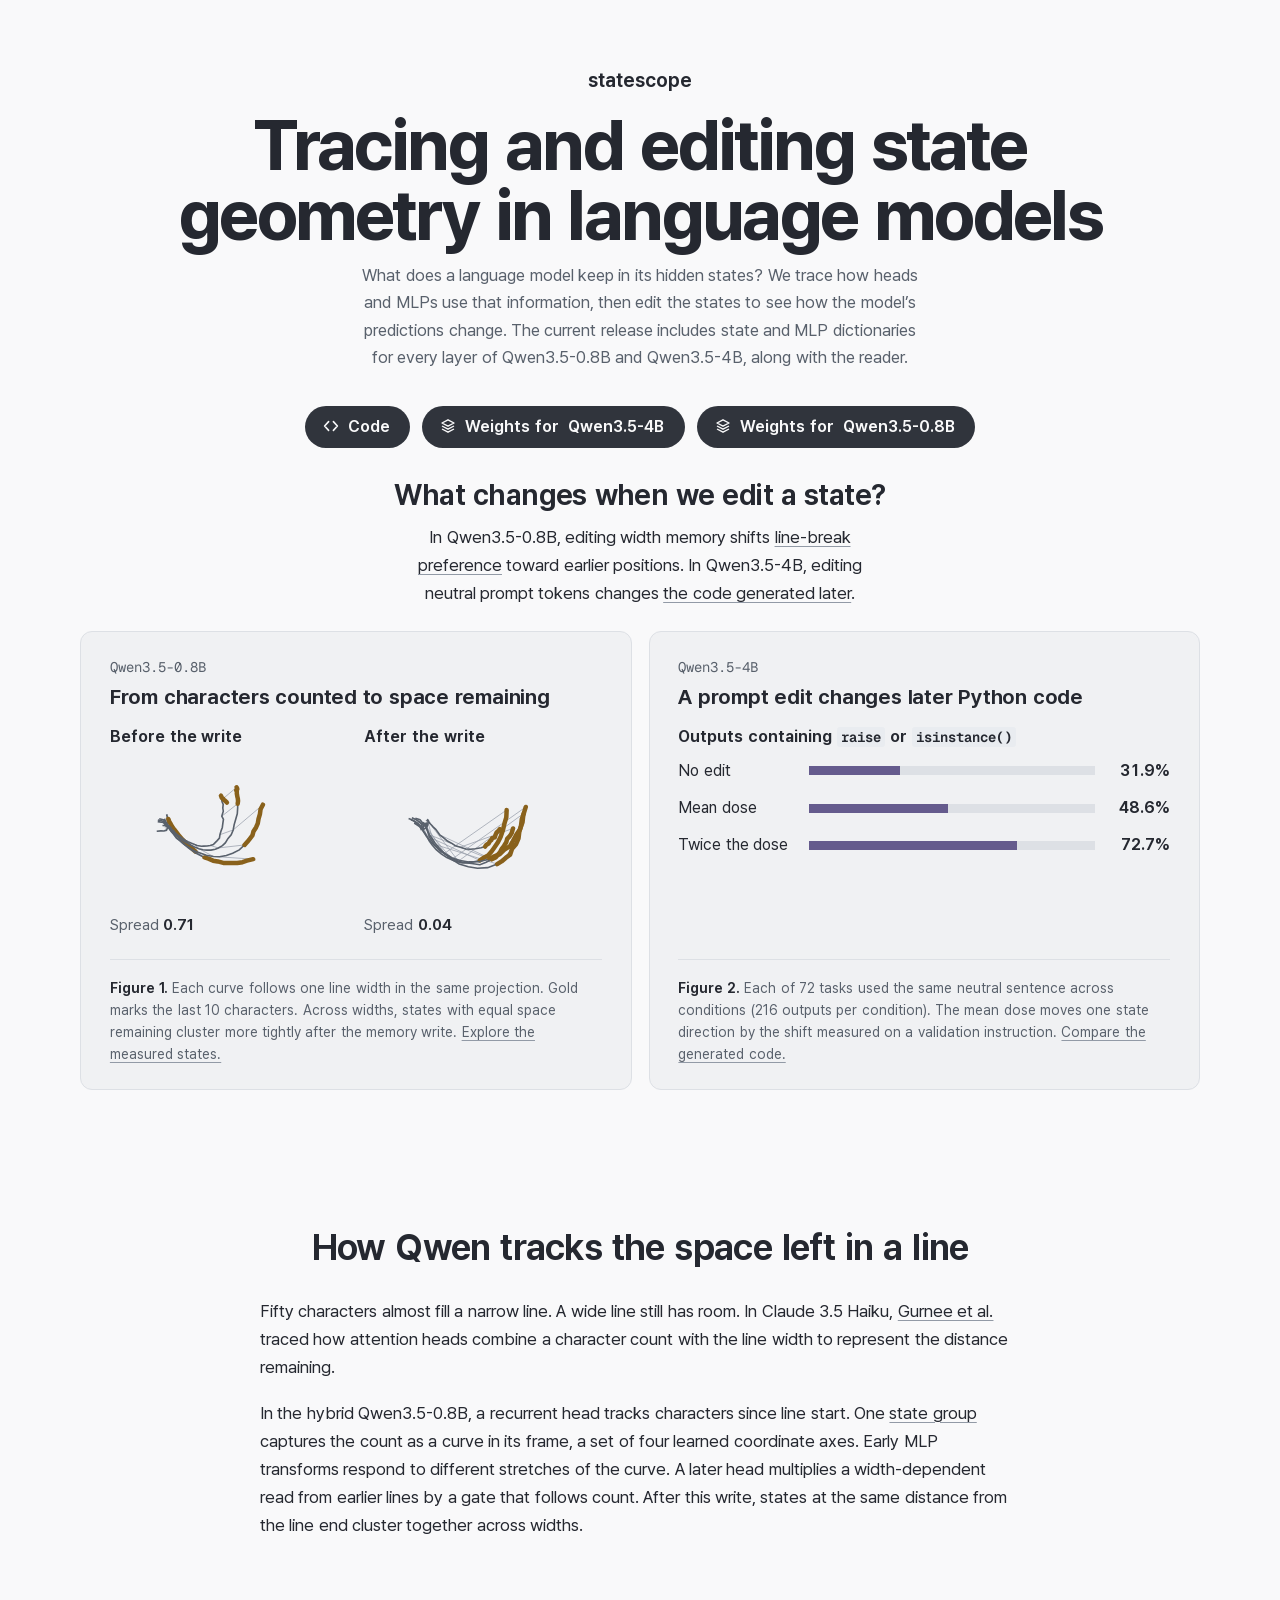
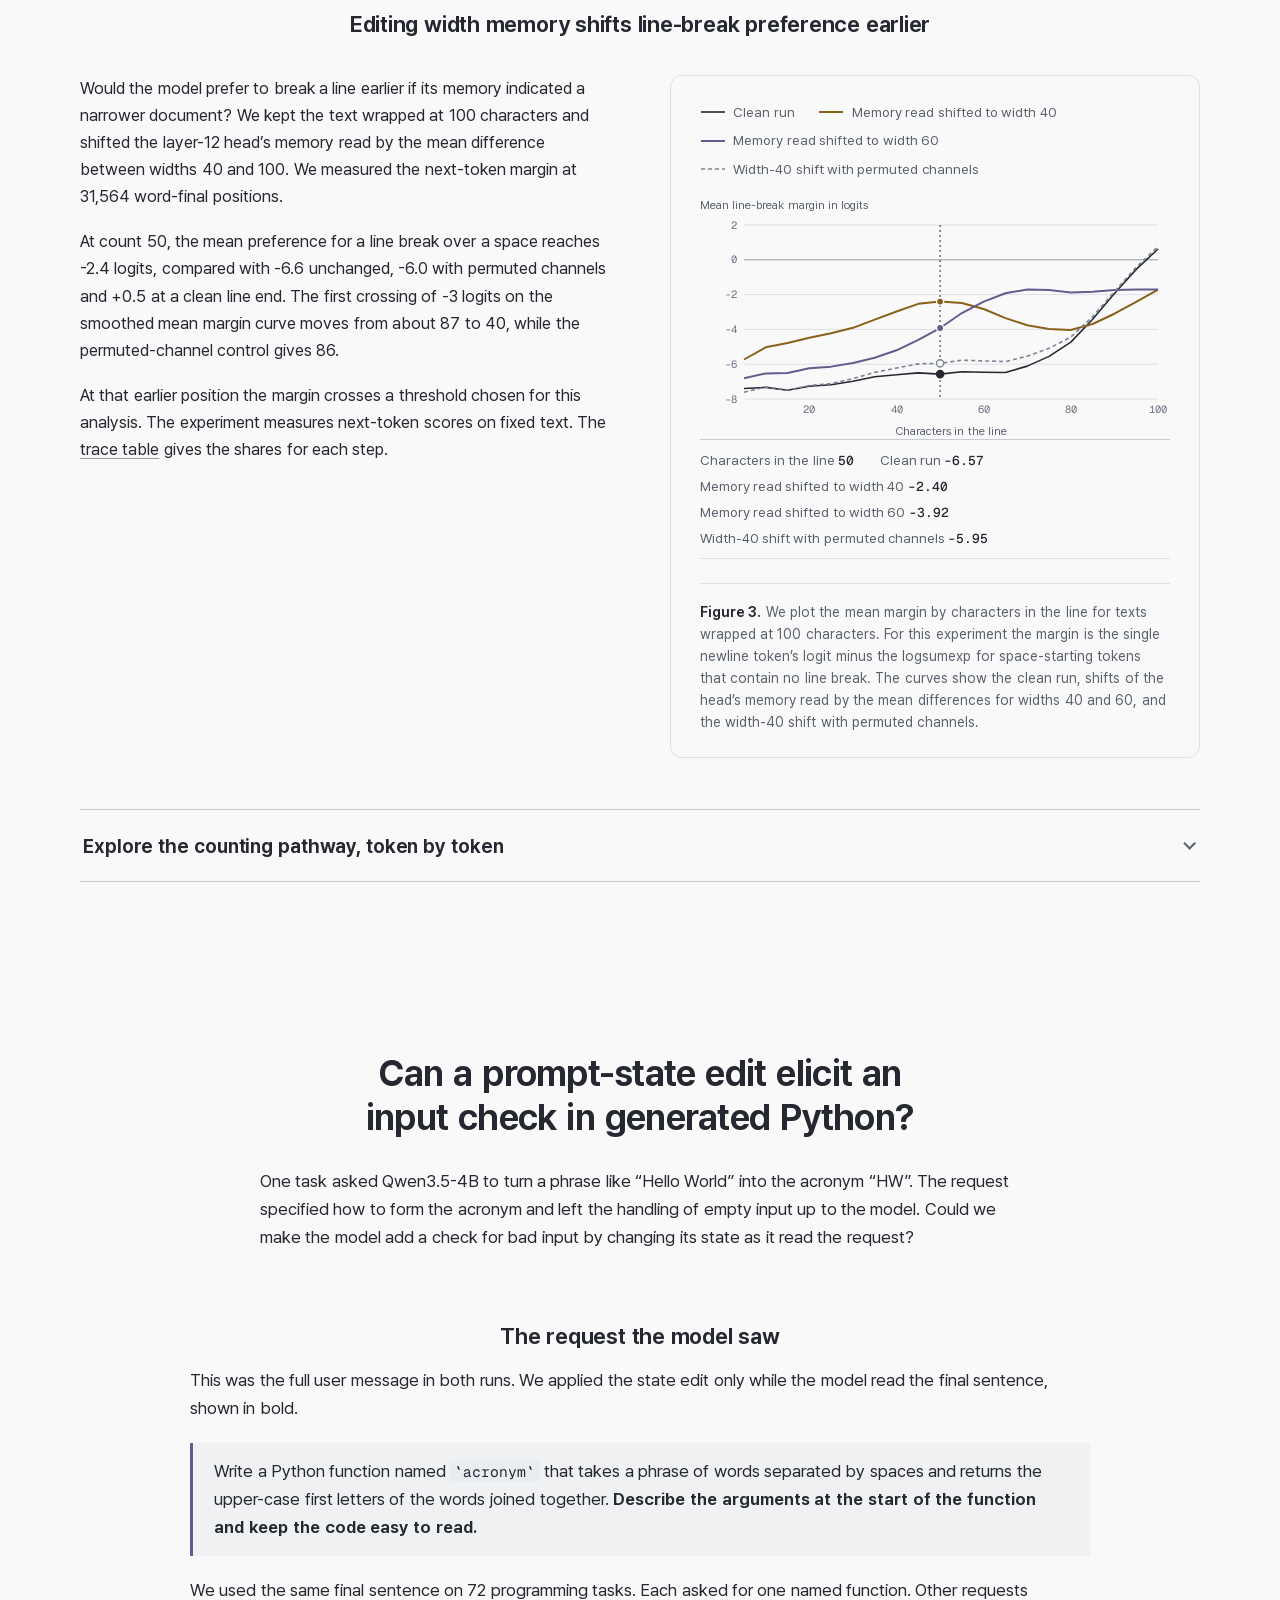
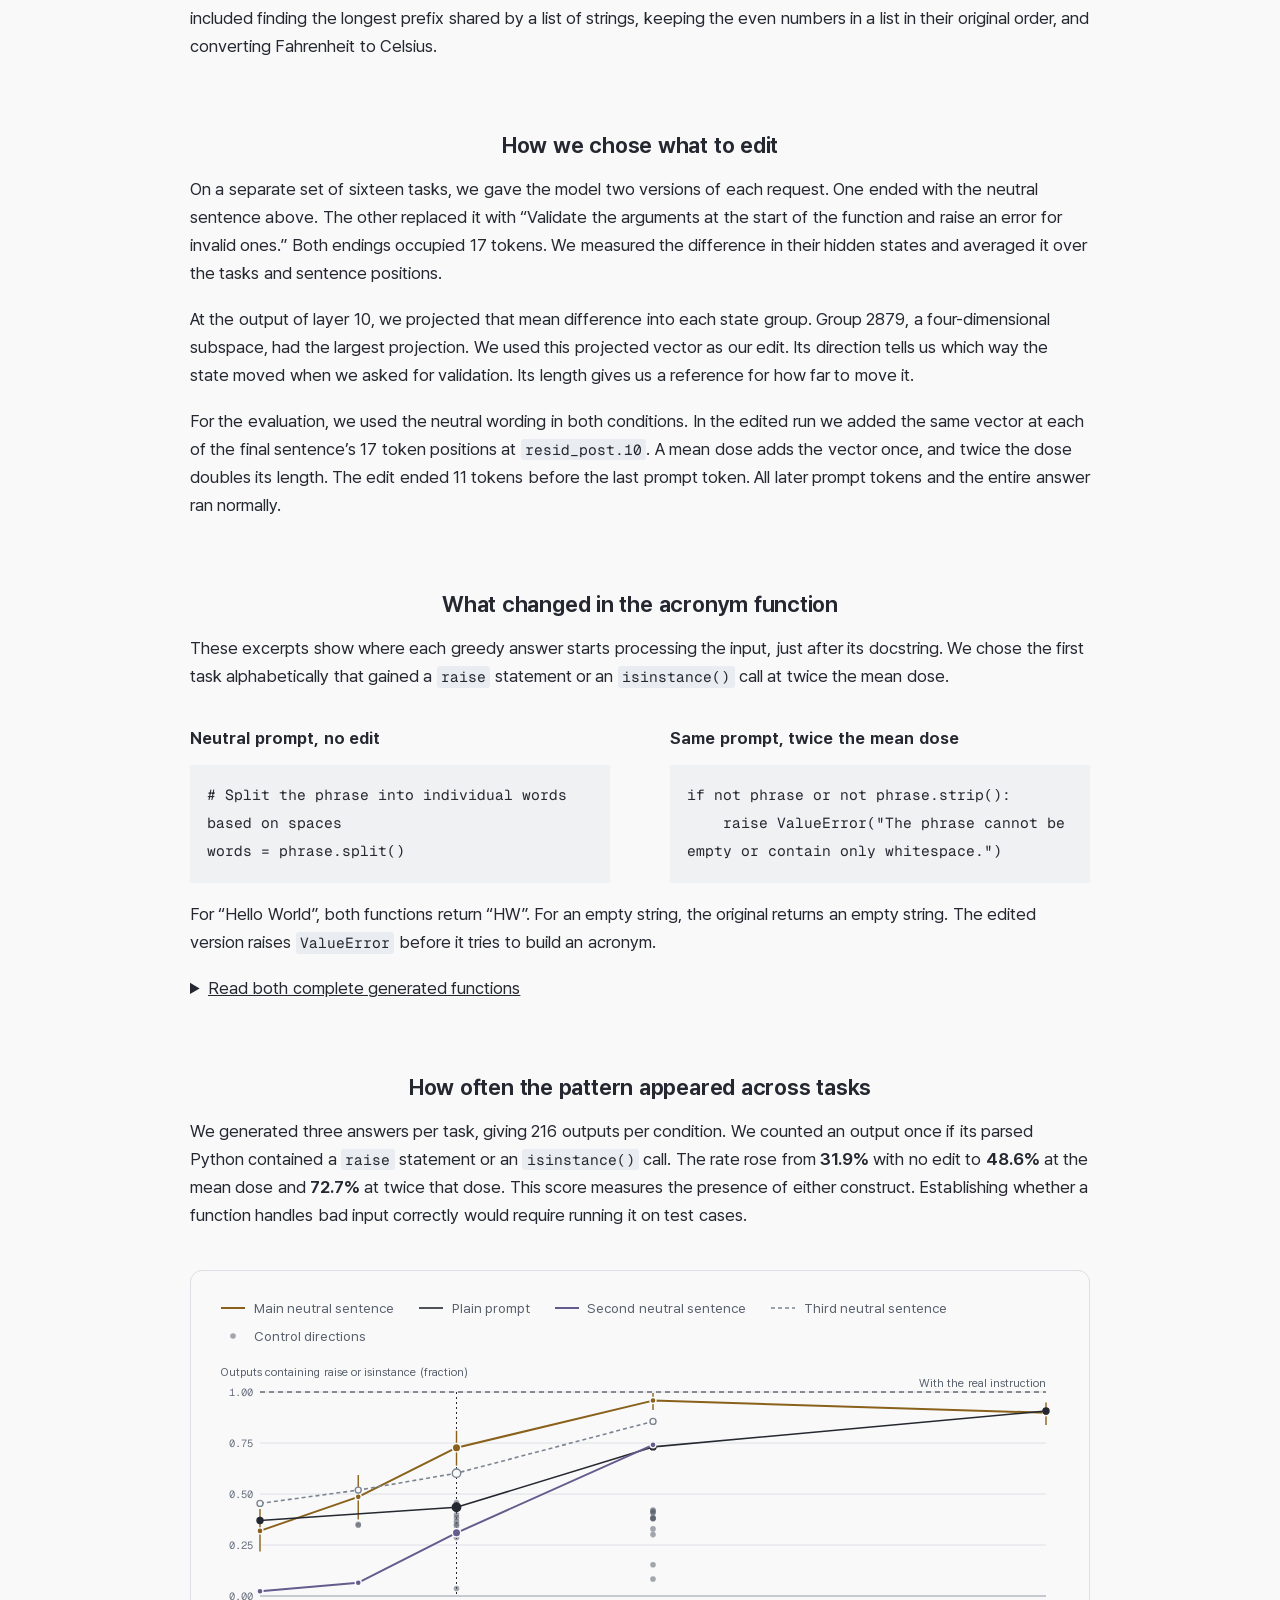
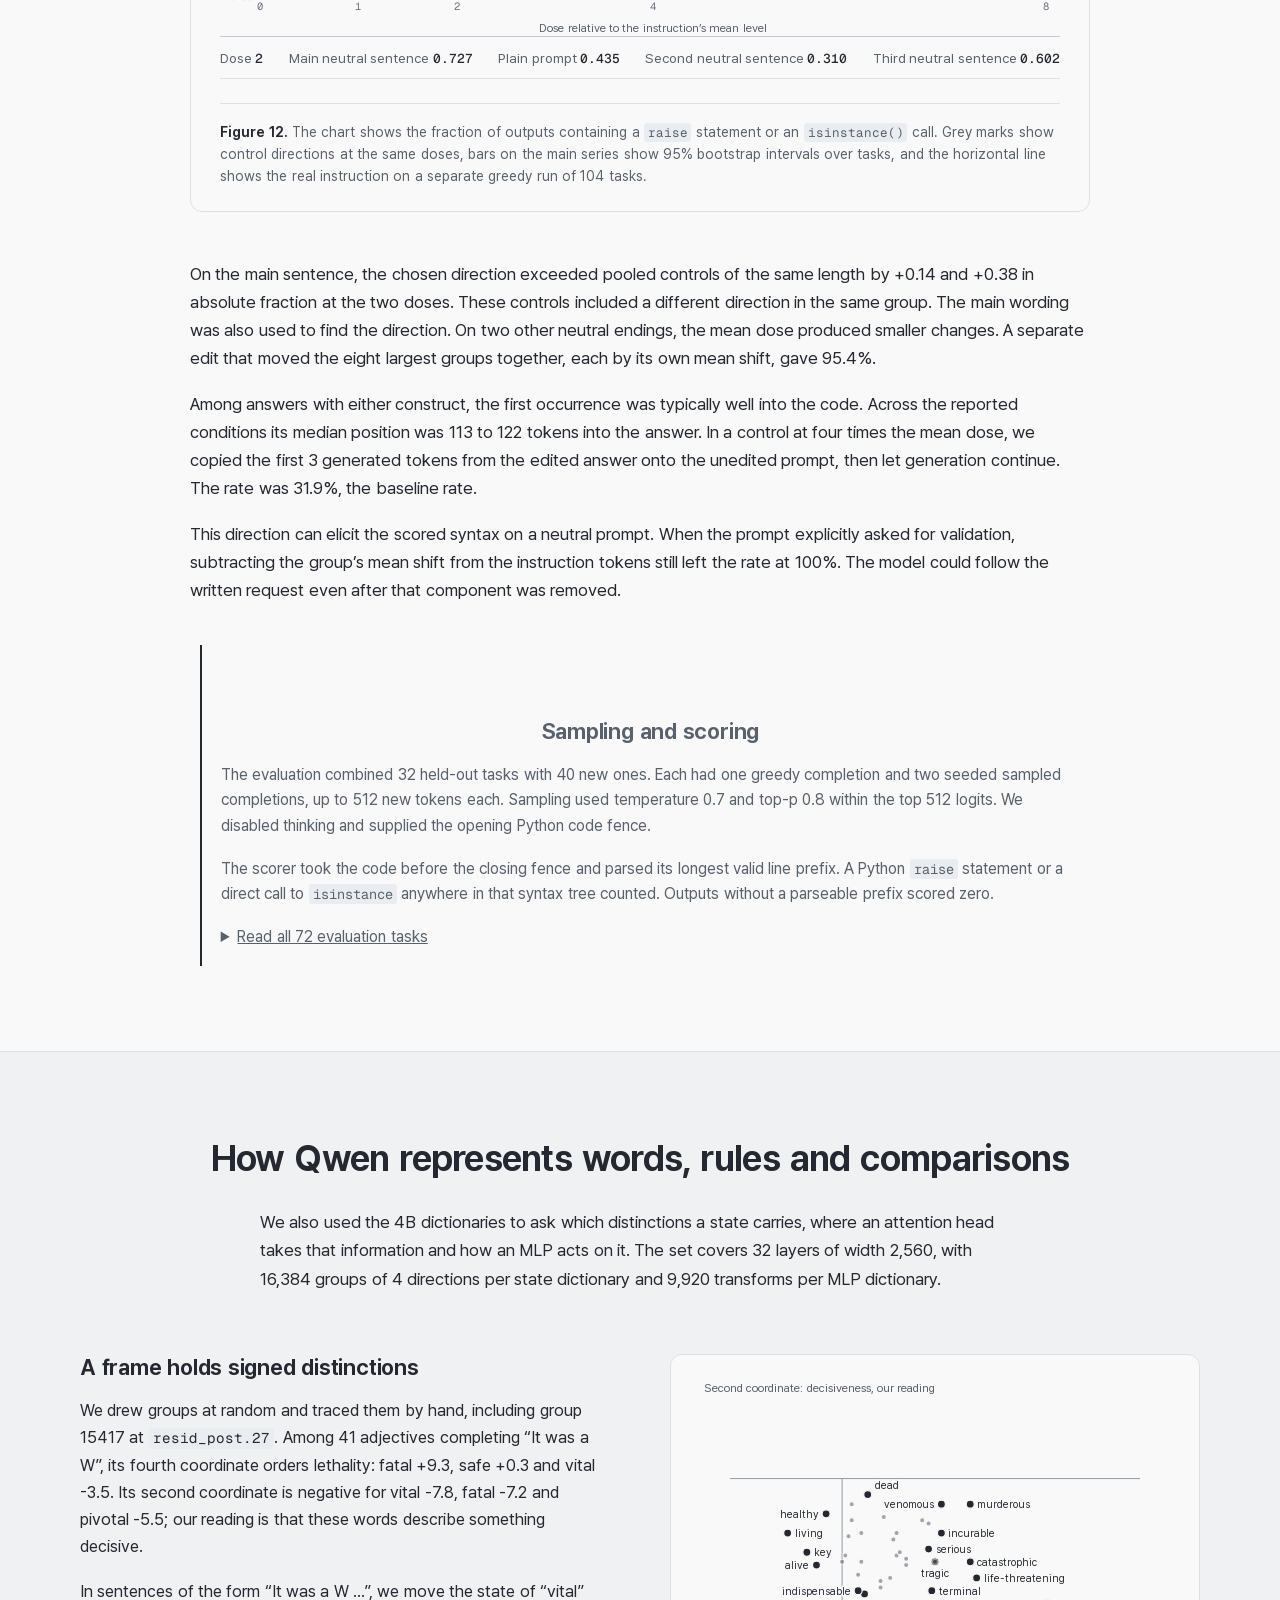
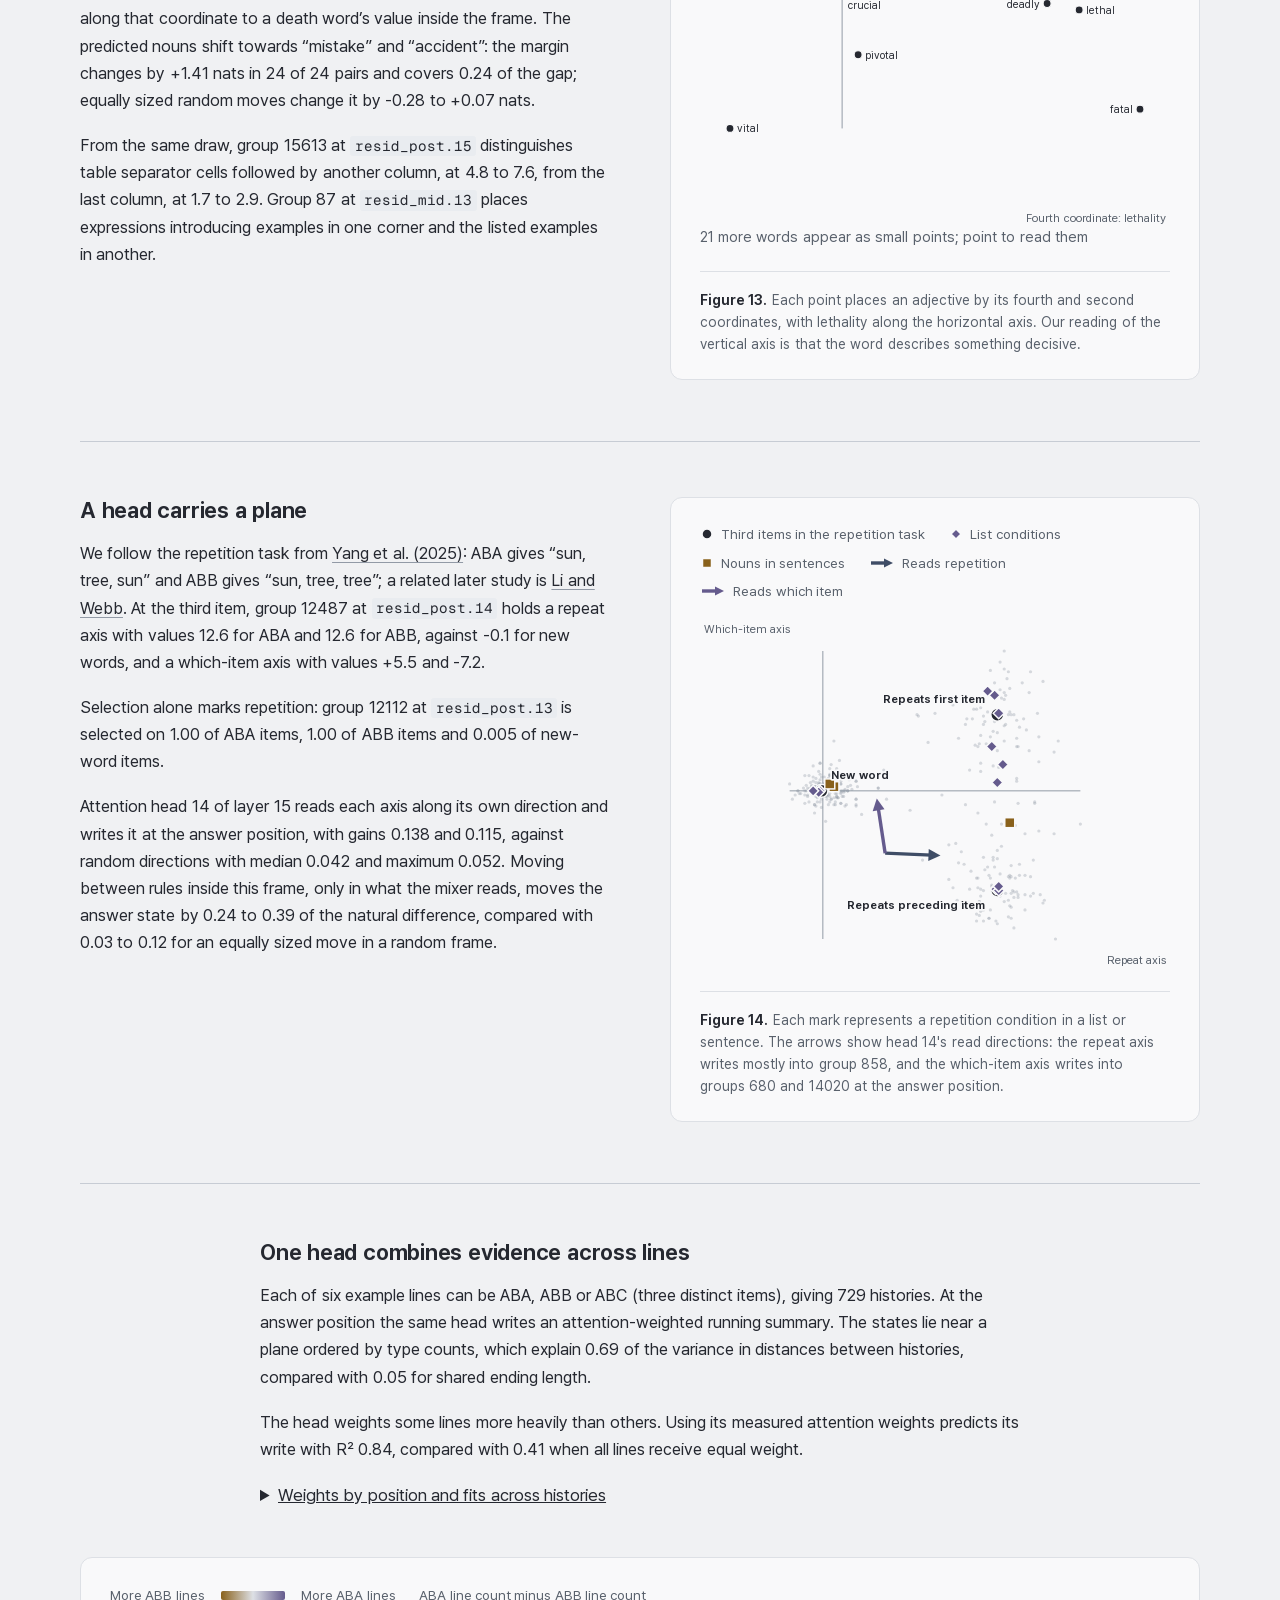
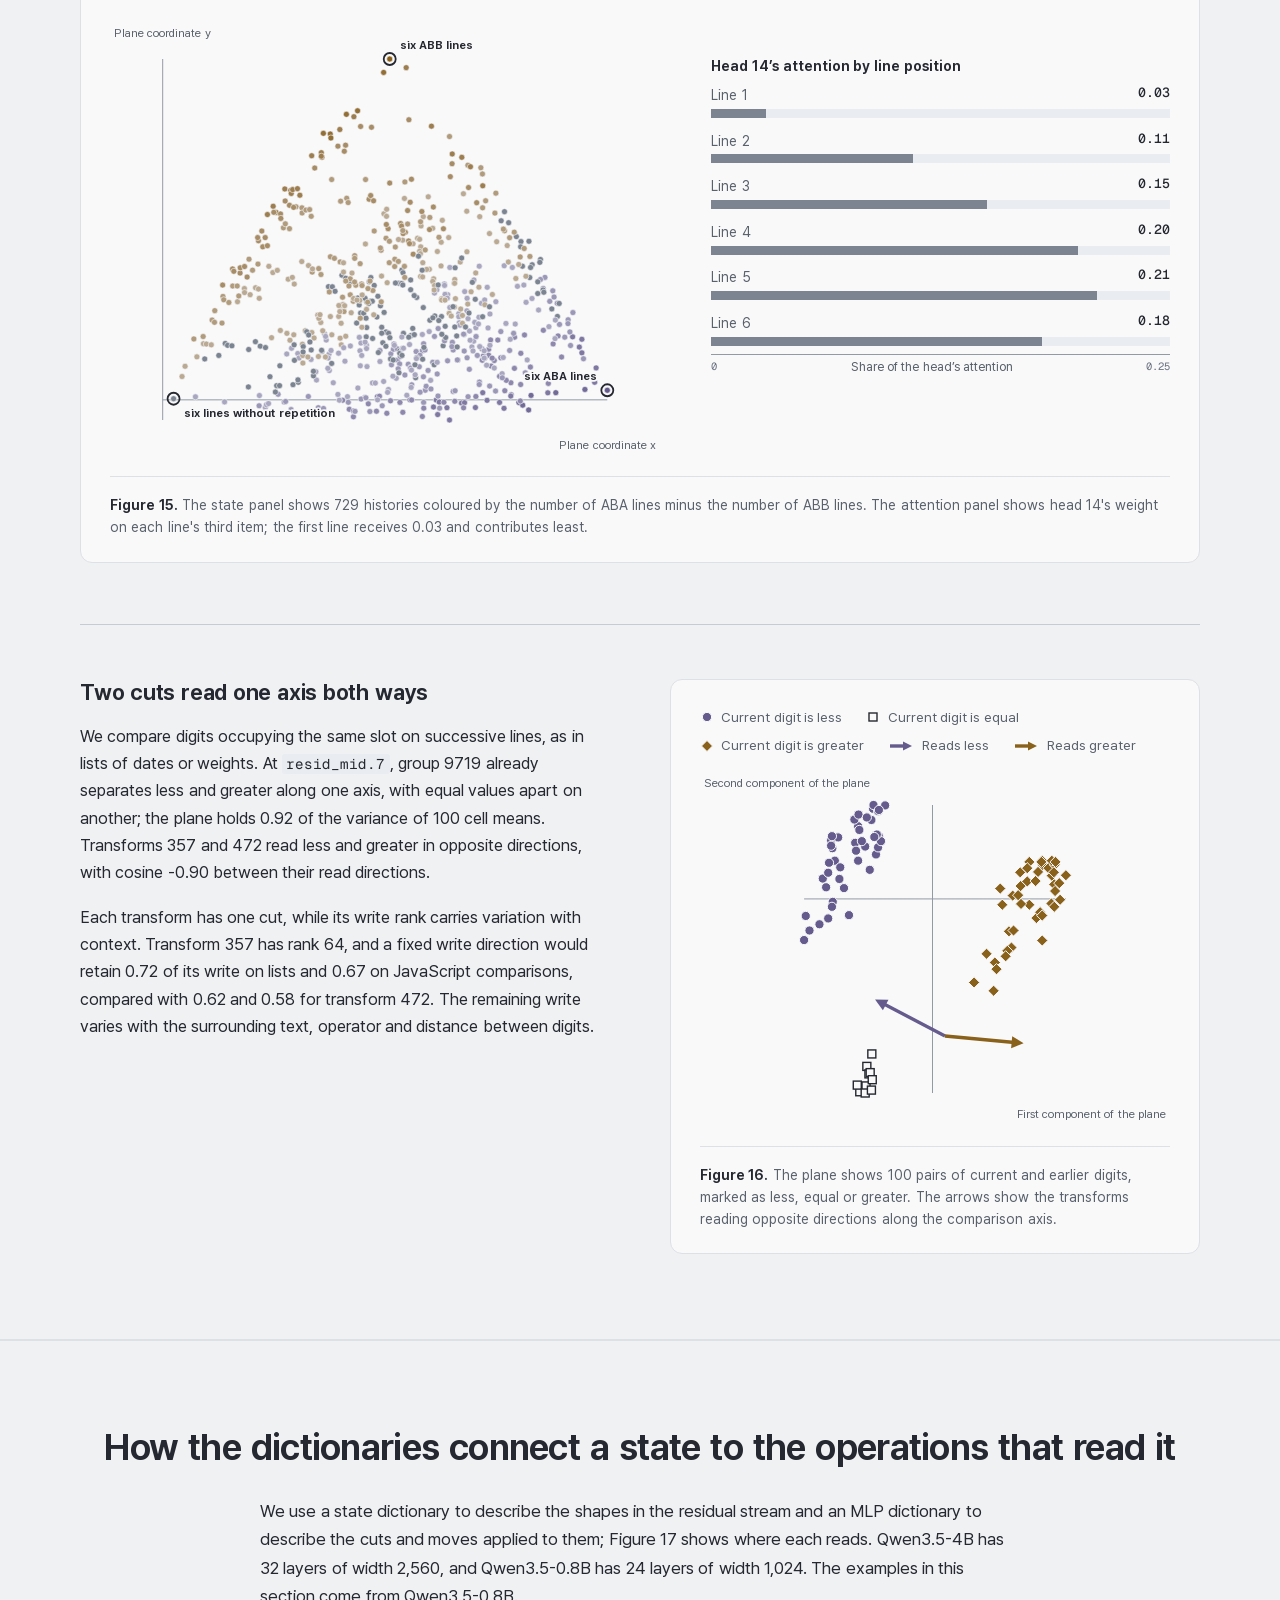
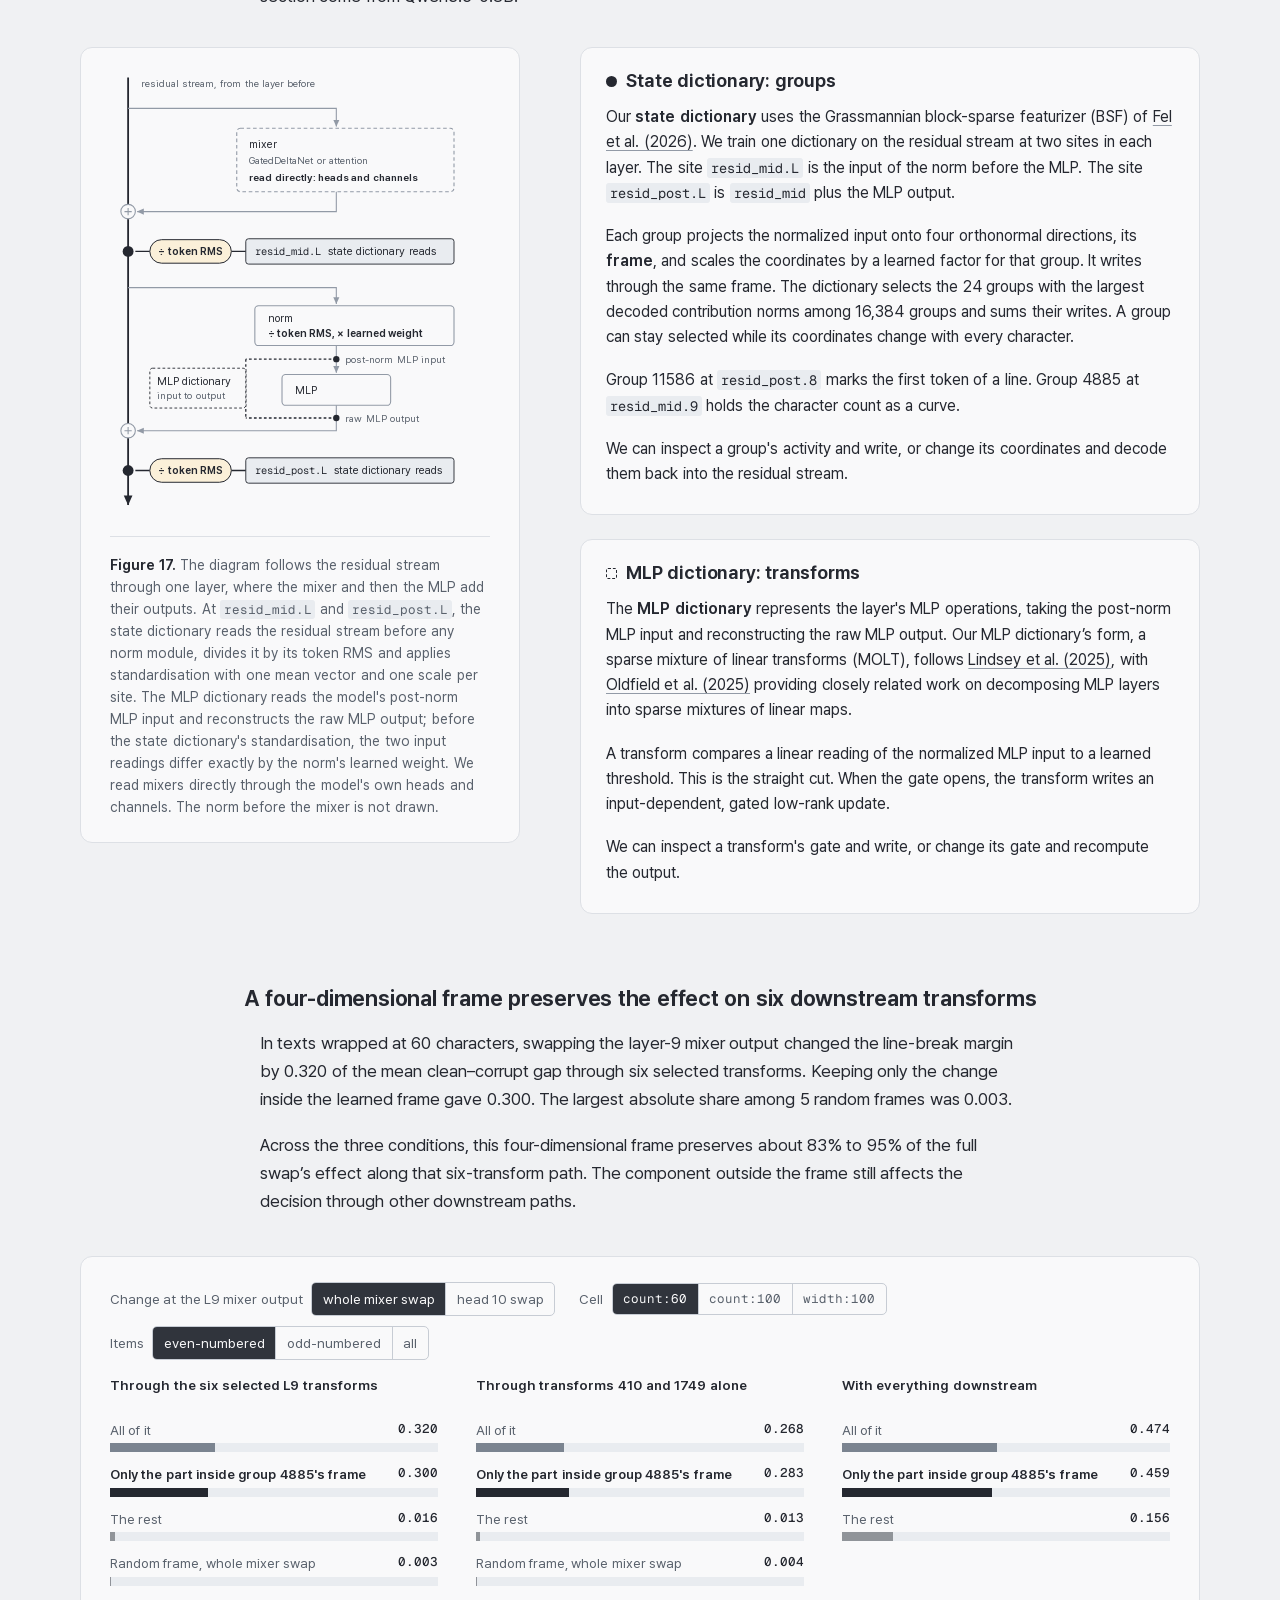
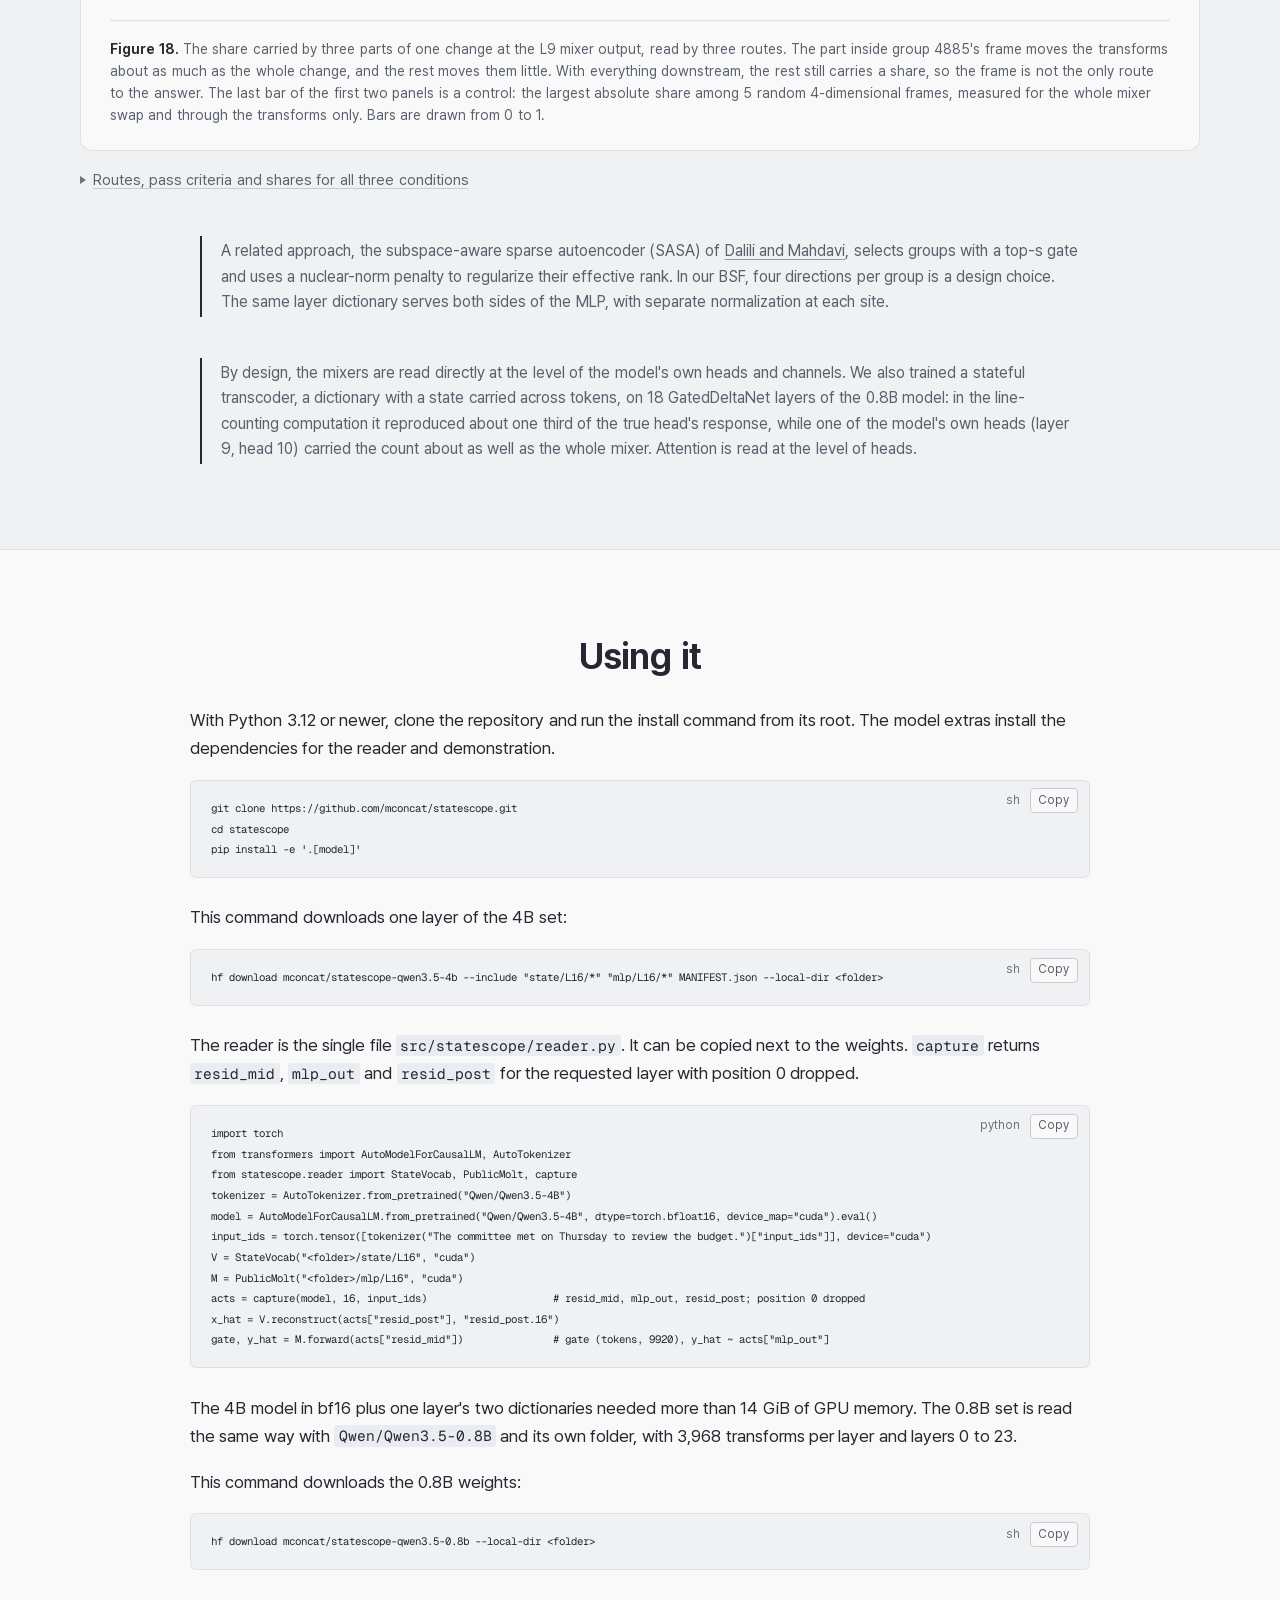
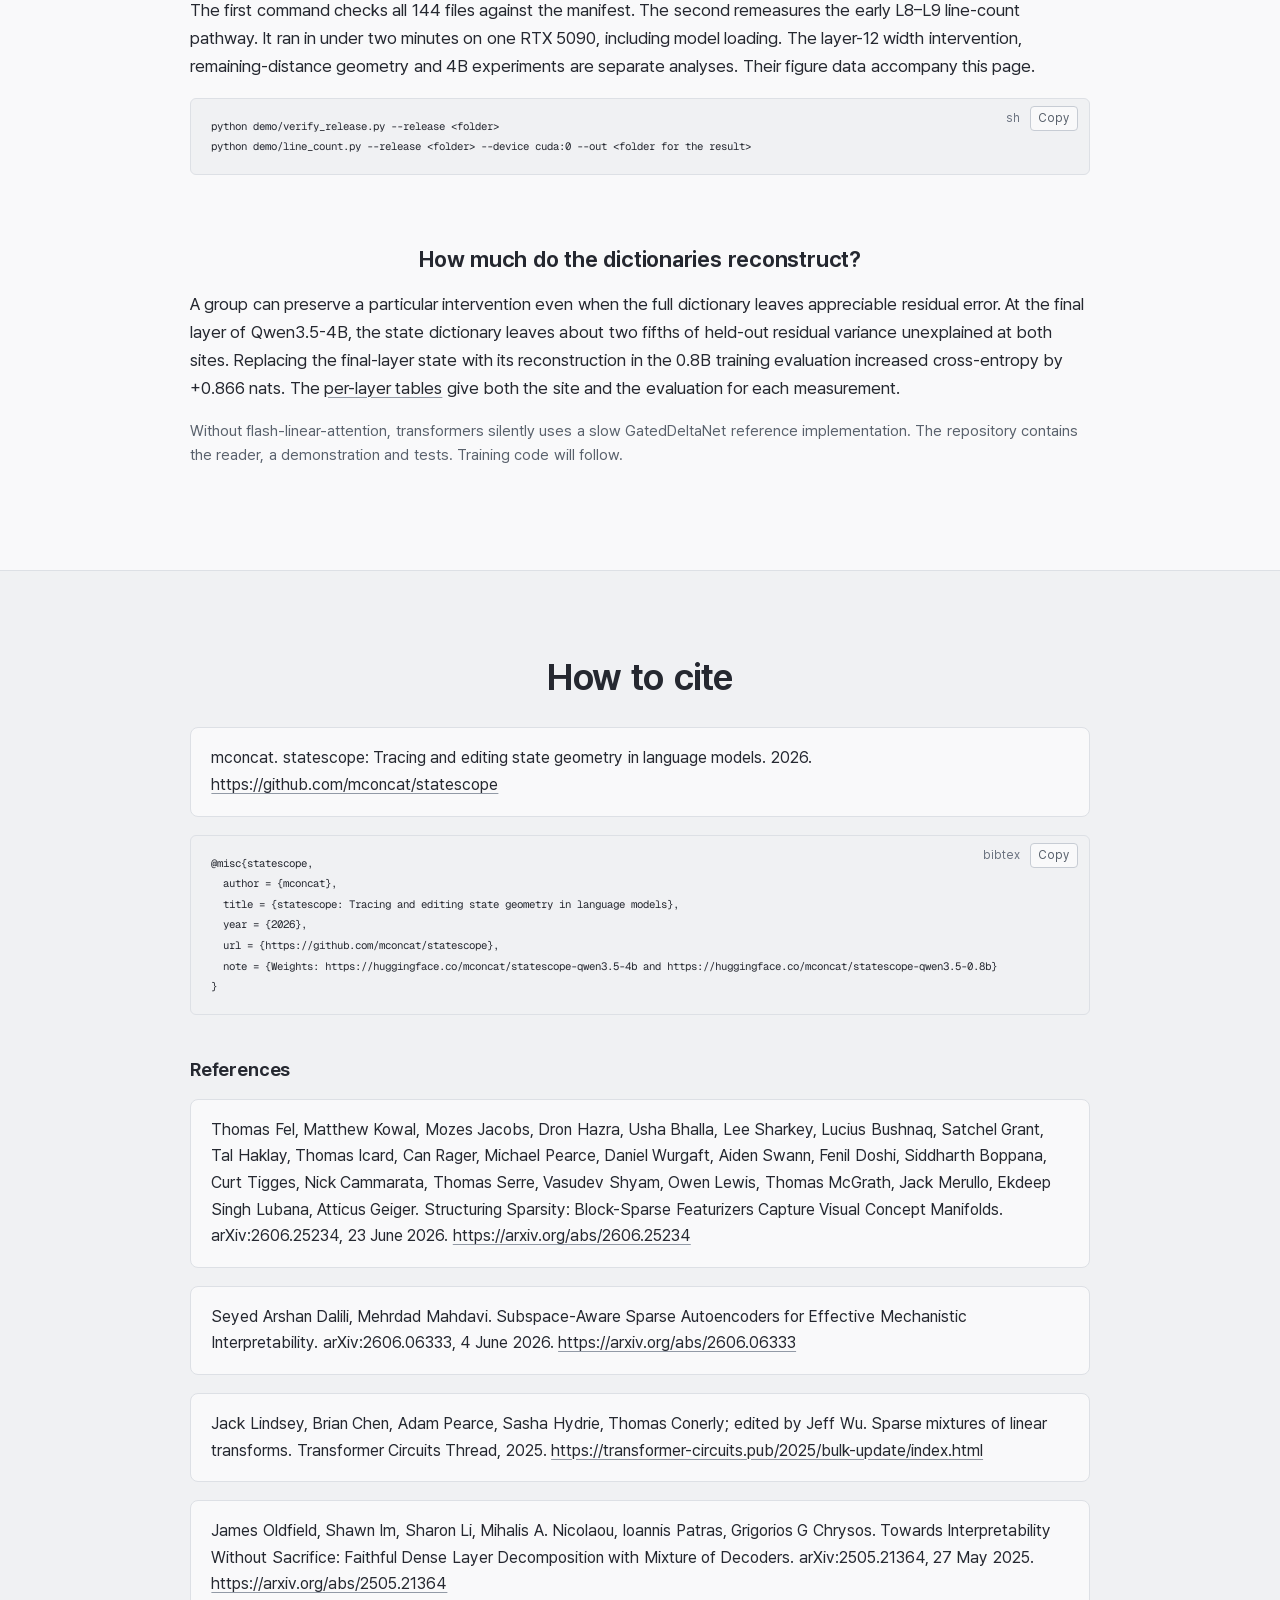
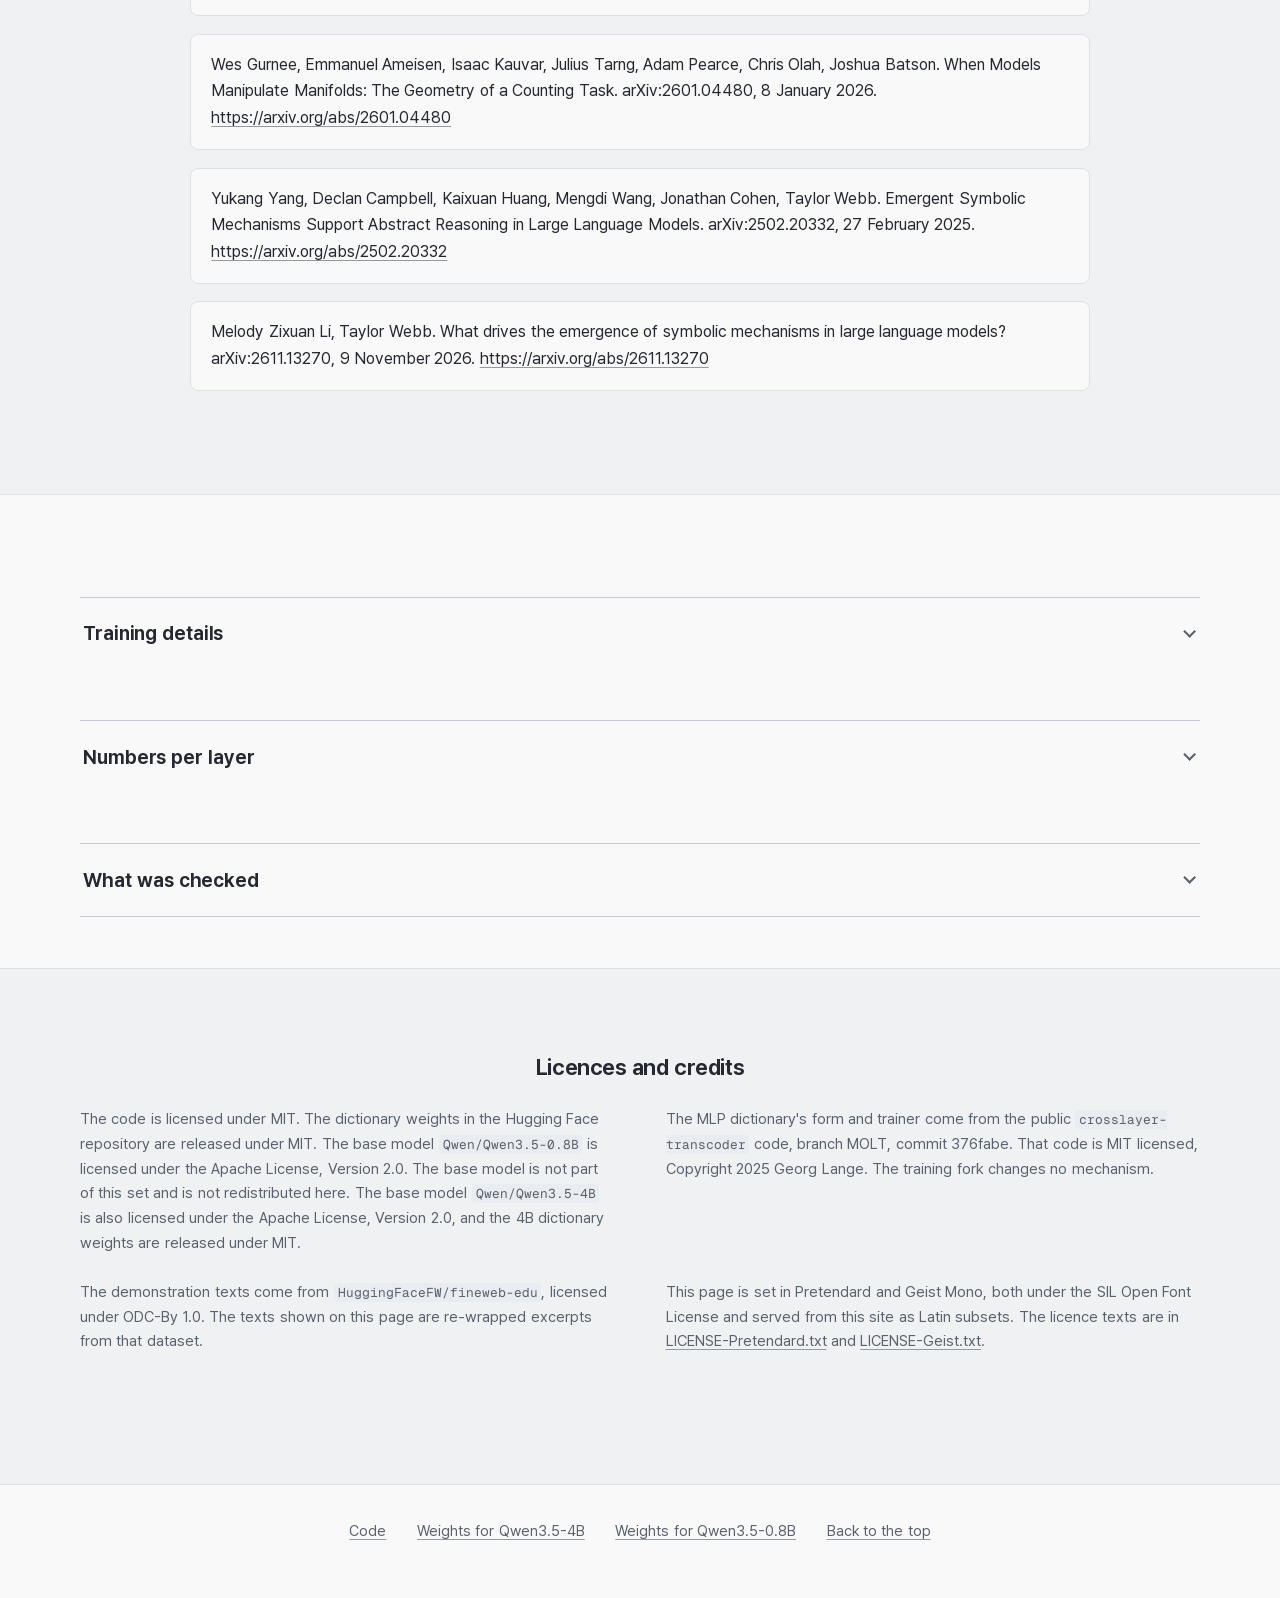
==== index.html @ 861dc26e "Explain prompt-state steering through the actual Python task and paired answers" ====
<!doctype html>
<!-- Generated by tools/build_page.py from tools/page.template.html and data/. Do not edit by hand. -->
<html lang="en">
<head>
<meta charset="utf-8">
<meta name="viewport" content="width=device-width, initial-scale=1">
<title>statescope: Tracing and editing state geometry in language models</title>
<meta name="description" content="Explore what language models represent in their hidden states, which operations read those states, and how editing them changes predictions and generated code.">
<meta property="og:type" content="website">
<meta property="og:title" content="statescope: Tracing and editing state geometry in language models">
<meta property="og:description" content="Explore what language models represent in their hidden states, which operations read those states, and how editing them changes predictions and generated code.">
<meta property="og:site_name" content="statescope">
<meta property="og:url" content="https://statescope.ai/">
<meta property="og:image" content="https://statescope.ai/assets/og-card.png">
<meta property="og:image:width" content="1200">
<meta property="og:image:height" content="630">
<meta property="og:image:alt" content="Two Qwen experiments: line-end states converge after a memory write, and editing prompt states increases the frequency of raise or isinstance in generated code.">
<meta name="twitter:card" content="summary_large_image">
<meta name="twitter:image" content="https://statescope.ai/assets/og-card.png">
<meta name="twitter:title" content="statescope: Tracing and editing state geometry in language models">
<meta name="twitter:description" content="Explore what language models represent in their hidden states, which operations read those states, and how editing them changes predictions and generated code.">
<meta name="color-scheme" content="light dark">
<link rel="icon" href="assets/favicon.svg" type="image/svg+xml">
<link rel="preload" href="assets/fonts/site-sans-var.woff2" as="font" type="font/woff2" crossorigin>
<link rel="preload" href="assets/fonts/geist-mono-var.woff2" as="font" type="font/woff2" crossorigin>
<link rel="stylesheet" href="assets/css/site.css">
<script>document.documentElement.classList.add("js");</script>
<style>html:not(.js) .needs-js { display: none; }</style>
</head>
<body>
<a class="skip" href="#main">Skip to the content</a>

<header class="hero" id="top">
  <p class="project-name">statescope</p>
  <h1>Tracing and editing state geometry in language models</h1>
  <p class="sets">What does a language model keep in its hidden states? We trace how heads and MLPs use that information, then edit the states to see how the model’s predictions change. The current release includes state and MLP dictionaries for every layer of Qwen3.5-0.8B and Qwen3.5-4B, along with the reader.</p>
  <nav class="links" aria-label="Code and weights">
    <a class="pill" href="https://github.com/mconcat/statescope"><svg viewBox="0 0 16 16" width="16" height="16" aria-hidden="true"><path d="M5.6 3.6 1.6 8l4 4.4M10.4 3.6l4 4.4-4 4.4" fill="none" stroke="currentColor" stroke-width="1.6" stroke-linecap="round" stroke-linejoin="round"/></svg>Code</a>
    <a class="pill" href="https://huggingface.co/mconcat/statescope-qwen3.5-4b"><svg viewBox="0 0 16 16" width="16" height="16" aria-hidden="true"><path d="M8 1.8 14 5 8 8.2 2 5zM2 8l6 3.2L14 8M2 11l6 3.2 6-3.2" fill="none" stroke="currentColor" stroke-width="1.4" stroke-linejoin="round"/></svg>Weights for <span class="nw">Qwen3.5-4B</span></a>
    <a class="pill" href="https://huggingface.co/mconcat/statescope-qwen3.5-0.8b"><svg viewBox="0 0 16 16" width="16" height="16" aria-hidden="true"><path d="M8 1.8 14 5 8 8.2 2 5zM2 8l6 3.2L14 8M2 11l6 3.2 6-3.2" fill="none" stroke="currentColor" stroke-width="1.4" stroke-linejoin="round"/></svg>Weights for <span class="nw">Qwen3.5-0.8B</span></a>
  </nav>
</header>

<main id="main">

<section class="wrap research-overview" aria-labelledby="abstract">
  <h2 id="abstract"><a href="#abstract">What changes when we edit a state?</a></h2>
  <p class="research-intro">In Qwen3.5-0.8B, editing width memory shifts <a href="#example">line-break preference</a> toward earlier positions. In Qwen3.5-4B, editing neutral prompt tokens changes <a href="#prompt-states">the code generated later</a>.</p>
  <div class="result-pair">

    <figure id="fig-overview" class="result">
      <p class="result-model">Qwen3.5-0.8B</p>
      <h3><a href="#example">From characters counted to space remaining</a></h3>
      <div class="overview-pair">
        <div><h4>Before the write</h4><svg viewBox="0 0 190 120" width="190" height="120"><path d="M43.2 59.2L46.4 55.5L44.5 51.7L44.2 52.4L45.3 53.8" class="mesh-connector"/><path d="M45.9 49.2L44.2 52.4L44.0 54.0L45.4 55.2L46.6 55.7" class="mesh-connector"/><path d="M46.7 49.6L43.6 49.7L43.5 52.1L45.1 53.9L46.0 55.0" class="mesh-connector"/><path d="M68.6 75.8L50.4 60.8L47.3 57.2L48.0 57.0L48.6 57.2" class="mesh-connector"/><path d="M75.6 80.4L59.7 70.2L56.4 65.6L56.0 63.7" class="mesh-connector"/><path d="M114.6 81.8L82.8 79.6L71.1 73.4L67.8 70.1" class="mesh-connector"/><path d="M107.7 70.4L86.7 72.8L80.2 70.8" class="mesh-connector"/><path d="M122.4 38.2L98.6 58.4L88.0 62.2" class="mesh-connector"/><path d="M102.2 37.4L89.5 47.4" class="mesh-connector"/><path d="M101.3 24.3L89.4 34.3" class="mesh-connector"/><path d="M37.4 59.4L40.7 59.1L43.2 59.2L45.2 58.7L46.0 56.9L46.1 54.2L46.1 51.6L45.9 49.2L45.7 47.1L45.5 46.2L45.4 45.9L45.5 47.1L46.7 49.6L48.3 53.2L51.4 58.0L55.5 63.3L61.4 69.4L68.6 75.8" class="path-line"/><path d="M46.7 49.6L47.3 51.3L48.3 53.2L49.6 55.5L51.4 58.0L53.4 60.6L55.5 63.3L58.3 66.4L61.4 69.4L64.7 72.5L68.6 75.8" class="mesh-end"/><path d="M42.0 54.8L45.4 55.0L46.4 55.5L46.6 56.0L46.2 55.8L45.3 54.8L44.5 53.6L44.2 52.4L43.9 51.3L43.6 50.4L43.6 49.7L43.5 49.5L43.6 49.7L44.1 50.7L44.6 52.2L46.2 54.6L47.7 57.4L50.4 60.8L53.9 65.0L58.1 68.9L63.0 73.0L69.0 77.1L75.6 80.4L82.5 83.0L90.7 84.8L97.7 84.8L106.1 84.2L114.6 81.8" class="path-line"/><path d="M75.6 80.4L78.8 81.4L82.5 83.0L86.2 83.6L90.7 84.8L93.9 84.8L97.7 84.8L101.9 84.8L106.1 84.2L109.6 83.0L114.6 81.8" class="mesh-end"/><path d="M39.4 49.4L42.6 50.3L44.5 51.7L45.4 53.3L45.3 54.2L45.0 54.6L44.5 54.4L44.0 54.0L43.7 53.7L43.3 53.0L43.6 52.4L43.6 52.2L43.5 52.1L43.9 52.7L44.3 53.1L44.8 54.0L45.9 55.4L47.3 57.2L48.8 59.4L50.9 61.9L53.2 64.9L56.2 67.2L59.7 70.2L63.5 72.5L67.4 75.1L72.1 76.8L77.1 78.6L82.8 79.6L87.7 79.8L93.1 78.8L98.2 77.1L103.5 74.4L107.7 70.4L111.9 65.5L114.8 59.7L118.3 53.1L120.0 45.7L122.4 38.2" class="path-line"/><path d="M107.7 70.4L109.8 68.1L111.9 65.5L114.0 62.8L114.8 59.7L116.9 56.4L118.3 53.1L118.9 49.6L120.0 45.7L120.5 41.9L122.4 38.2" class="mesh-end"/><path d="M38.3 50.4L41.9 51.2L44.2 52.4L45.9 54.4L46.3 55.2L45.8 55.5L46.0 55.5L45.4 55.2L44.9 55.0L44.7 54.4L45.0 54.4L44.7 53.8L45.1 53.9L45.2 54.1L46.2 54.7L46.3 55.1L47.1 56.3L48.0 57.0L49.3 58.6L50.7 60.1L52.7 62.0L54.6 63.5L56.4 65.6L59.1 67.4L62.1 69.0L64.9 70.6L67.7 72.0L71.1 73.4L74.4 74.2L77.5 74.5L80.8 74.5L84.3 73.8L86.7 72.8L90.0 71.0L92.3 68.8L94.5 65.2L97.0 62.2L98.6 58.4L99.4 54.1L100.7 49.6L101.9 45.4L102.2 40.6L102.2 37.4L102.3 33.2L101.7 30.3L101.5 27.6L101.9 25.8L101.3 24.3" class="path-line"/><path d="M102.2 37.4L102.5 35.2L102.3 33.2L101.9 31.6L101.7 30.3L101.5 29.1L101.5 27.6L101.0 26.6L101.9 25.8L101.8 25.3L101.3 24.3" class="mesh-end"/><path d="M38.2 51.7L42.8 52.4L45.3 53.8L47.7 55.6L48.1 56.0L48.1 56.0L47.2 55.9L46.6 55.7L46.3 55.1L45.9 55.3L45.8 55.0L46.2 54.9L46.0 55.0L45.9 54.8L46.6 55.5L47.0 55.8L47.7 56.2L48.6 57.2L49.7 58.1L51.2 59.3L52.2 60.8L53.8 62.1L56.0 63.7L57.7 65.0L60.0 66.6L62.5 67.9L65.2 69.0L67.8 70.1L69.8 70.8L73.1 71.4L75.0 71.3L77.7 71.2L80.2 70.8L82.7 70.1L84.2 68.5L85.8 66.9L87.6 64.9L88.0 62.2L88.8 59.5L89.9 56.4L90.3 53.3L90.8 50.0L89.5 47.4L90.7 43.4L90.3 40.9L90.6 37.9L89.7 35.9L89.4 34.3L89.0 32.3L88.8 31.6L88.7 30.8L88.9 30.7L88.8 31.0L89.0 31.4L89.3 32.5L90.5 33.3L91.7 34.7L93.6 36.5" class="path-line"/><path d="M88.8 31.0L89.0 31.2L89.0 31.4L89.4 32.3L89.3 32.5L89.9 32.9L90.5 33.3L91.3 34.4L91.7 34.7L92.8 35.6L93.6 36.5" class="mesh-end"/></svg><p>Spread <b>0.71</b></p></div>
        <div><h4>After the write</h4><svg viewBox="0 0 190 120" width="190" height="120"><path d="M47.3 59.3L46.3 52.0L44.1 51.8L43.2 53.2L41.9 53.1" class="mesh-connector"/><path d="M61.8 77.5L47.0 57.4L46.1 54.8L46.4 56.7L45.6 57.2" class="mesh-connector"/><path d="M92.7 82.8L49.9 63.0L46.9 53.0L47.9 55.5L46.9 57.9" class="mesh-connector"/><path d="M114.2 42.4L64.5 77.1L48.5 53.4L49.2 53.6L49.0 57.2" class="mesh-connector"/><path d="M100.4 81.6L52.5 62.3L49.6 53.5L51.0 54.5" class="mesh-connector"/><path d="M129.5 40.0L70.3 81.9L50.5 57.9L51.2 51.3" class="mesh-connector"/><path d="M106.6 85.7L56.1 69.8L50.6 50.2" class="mesh-connector"/><path d="M127.9 45.1L75.5 83.4L52.6 53.1" class="mesh-connector"/><path d="M102.3 81.9L60.6 62.3" class="mesh-connector"/><path d="M119.3 57.2L77.1 72.2" class="mesh-connector"/><path d="M40.2 52.8L44.2 55.5L47.3 59.3L50.2 63.6L52.3 67.3L54.6 70.5L57.8 74.2L61.8 77.5L66.3 80.5L72.0 83.0L78.6 84.7L85.3 84.4L92.7 82.8L99.3 78.8L104.5 72.3L109.4 63.8L112.4 53.4L114.2 42.4" class="path-line"/><path d="M92.7 82.8L95.5 80.9L99.3 78.8L102.1 75.7L104.5 72.3L107.2 68.3L109.4 63.8L111.2 58.7L112.4 53.4L113.9 48.3L114.2 42.4" class="mesh-end"/><path d="M41.1 49.0L44.8 50.2L46.3 52.0L47.3 53.9L47.8 55.5L47.4 56.2L46.7 56.9L47.0 57.4L47.1 58.1L47.3 58.7L47.9 59.8L48.9 61.2L49.9 63.0L51.7 65.5L53.7 68.1L56.7 70.9L60.2 74.2L64.5 77.1L70.3 80.6L76.9 82.9L83.9 84.0L92.1 83.9L100.4 81.6L108.7 77.7L116.9 71.3L121.9 62.3L126.9 52.2L129.5 40.0" class="path-line"/><path d="M100.4 81.6L104.3 79.5L108.7 77.7L112.4 74.2L116.9 71.3L119.2 67.3L121.9 62.3L124.9 57.8L126.9 52.2L127.5 46.6L129.5 40.0" class="mesh-end"/><path d="M38.3 48.7L41.8 50.3L44.1 51.8L45.8 53.5L46.4 54.7L46.4 55.0L46.4 55.0L46.1 54.8L46.2 54.5L46.1 54.2L46.6 53.8L46.9 53.3L46.9 53.0L47.3 53.0L47.5 52.7L47.8 52.8L48.2 53.1L48.5 53.4L48.7 54.2L49.6 55.7L50.0 57.5L51.0 59.3L52.5 62.3L54.5 65.3L57.0 69.1L60.3 72.9L64.8 77.7L70.3 81.9L76.2 85.6L83.5 87.9L90.8 89.1L99.0 88.6L106.6 85.7L113.4 80.8L118.5 73.5L123.7 65.1L125.7 54.9L127.9 45.1" class="path-line"/><path d="M106.6 85.7L110.1 83.6L113.4 80.8L117.0 78.2L118.5 73.5L121.8 69.6L123.7 65.1L124.3 60.1L125.7 54.9L126.3 49.9L127.9 45.1" class="mesh-end"/><path d="M37.6 50.3L41.2 51.8L43.2 53.2L45.3 55.2L46.2 56.2L46.0 56.4L46.4 56.7L46.4 56.7L46.3 56.7L46.5 56.4L47.1 56.4L47.2 56.0L47.9 55.5L47.9 55.2L48.8 55.0L48.7 54.4L49.1 54.4L49.2 53.6L49.6 53.6L49.6 53.3L49.9 53.3L49.8 53.1L49.6 53.5L49.7 53.9L50.1 54.2L50.1 55.3L50.0 56.3L50.5 57.9L51.0 59.8L51.6 61.7L52.4 64.2L54.2 66.9L56.1 69.8L58.8 72.6L61.7 75.8L66.0 78.3L70.6 81.2L75.5 83.4L80.6 84.7L86.2 85.3L92.8 86.2L97.8 84.3L102.3 81.9L107.0 78.4L110.2 73.5L113.9 68.3L116.7 63.3L119.3 57.2" class="path-line"/><path d="M102.3 81.9L105.3 80.4L107.0 78.4L109.0 76.1L110.2 73.5L112.0 71.3L113.9 68.3L114.6 65.5L116.7 63.3L118.2 60.9L119.3 57.2" class="mesh-end"/><path d="M35.7 49.2L39.8 50.9L41.9 53.1L44.3 55.0L45.6 56.2L45.9 56.8L45.8 57.0L45.6 57.2L45.7 57.3L45.8 57.8L46.1 57.6L46.8 57.7L46.9 57.9L47.2 57.5L47.8 57.8L48.2 57.4L48.8 57.2L49.0 57.2L49.6 56.4L50.1 56.0L50.4 55.7L50.7 55.1L51.0 54.5L51.1 53.8L51.1 53.2L51.3 52.2L51.4 51.7L51.2 51.3L50.6 51.0L51.3 50.6L50.5 49.9L50.8 50.2L50.6 50.2L51.2 50.5L51.5 51.4L51.4 51.6L52.4 52.5L52.6 53.1L54.2 54.6L55.3 55.9L57.4 57.9L59.0 60.1L60.6 62.3L63.8 64.7L66.8 67.3L70.7 69.3L73.1 71.1L77.1 72.2L81.5 73.6L85.2 73.8L89.1 73.4L93.8 72.7L96.9 71.7L99.7 69.3L101.9 66.5L104.6 64.4L106.1 60.5L108.7 57.7" class="path-line"/><path d="M96.9 71.7L98.1 70.2L99.7 69.3L100.7 67.6L101.9 66.5L102.6 65.0L104.6 64.4L105.2 62.6L106.1 60.5L107.3 59.5L108.7 57.7" class="mesh-end"/></svg><p>Spread <b>0.04</b></p></div>
      </div>
      <figcaption><b>Figure 1.</b> Each curve follows one line width in the same projection. Gold marks the last 10 characters. Across widths, states with equal space remaining cluster more tightly after the memory write. <a href="#story">Explore the measured states.</a></figcaption>
    </figure>


    <figure id="fig-prompt-overview" class="result">
      <p class="result-model">Qwen3.5-4B</p>
      <h3><a href="#prompt-states">A prompt edit changes later Python code</a></h3>
      <div class="rate-preview">
        <h4>Outputs containing <code>raise</code> or <code>isinstance()</code></h4>
        <div><span>No edit</span><i style="--rate:31.9%"></i><b>31.9%</b></div>
        <div><span>Mean dose</span><i style="--rate:48.6%"></i><b>48.6%</b></div>
        <div><span>Twice the dose</span><i style="--rate:72.7%"></i><b>72.7%</b></div>
      </div>
      <figcaption><b>Figure 2.</b> Each of 72 tasks used the same neutral sentence across conditions (216 outputs per condition). The mean dose moves one state direction by the shift measured on a validation instruction. <a href="#prompt-states">Compare the generated code.</a></figcaption>
    </figure>

  </div>
</section>


<section class="band" aria-labelledby="example">
  <div class="wrap">
    <h2 id="example"><a href="#example">How Qwen tracks the space left in a line</a></h2>
    <div class="lead-block">
      <p class="lead">Fifty characters almost fill a narrow line. A wide line still has room. In Claude 3.5 Haiku, <a href="https://arxiv.org/abs/2601.04480">Gurnee et al.</a> traced how attention heads combine a character count with the line width to represent the distance remaining.</p>
      <p>In the hybrid Qwen3.5-0.8B, a recurrent head tracks characters since line start. One <a href="#dictionaries">state group</a> captures the count as a curve in its frame, a set of four learned coordinate axes. Early MLP transforms respond to different stretches of the curve. A later head multiplies a width-dependent read from earlier lines by a gate that follows count. After this write, states at the same distance from the line end cluster together across widths.</p>
    </div>


    <h3 id="evidence"><a href="#evidence">Editing width memory shifts line-break preference earlier</a></h3>
    <div class="split even causal">
      <div>
        <p>Would the model prefer to break a line earlier if its memory indicated a narrower document? We kept the text wrapped at 100 characters and shifted the layer-12 head’s memory read by the mean difference between widths 40 and 100. We measured the next-token margin at 31,564 word-final positions.</p>
        <p>At count 50, the mean preference for a line break over a space reaches -2.4 logits, compared with -6.6 unchanged, -6.0 with permuted channels and +0.5 at a clean line end. The first crossing of -3 logits on the smoothed mean margin curve moves from about 87 to 40, while the permuted-channel control gives 86.</p>
        <p>At that earlier position the margin crosses a threshold chosen for this analysis. The experiment measures next-token scores on fixed text. The <a href="#trace-table">trace table</a> gives the shares for each step.</p>
      </div>
      <figure class="needs-js" id="fig-causal" data-aria="Mean line-break preference across the line for the clean run, memory reads shifted to narrower widths, and a shift with permuted channels." data-line-clean="Clean run" data-line-40="Memory read shifted to width 40" data-line-60="Memory read shifted to width 60" data-line-perm="Width-40 shift with permuted channels" data-axis-x="Characters in the line" data-axis-y="Mean line-break margin in logits">
        <ul class="keys" aria-hidden="true">
          <li><svg width="26" height="12"><path d="M1 6H25" class="series s-n"/></svg>Clean run</li>
          <li class="c-c"><svg width="26" height="12"><path d="M1 6H25" class="series s-unit"/></svg>Memory read shifted to width 40</li>
          <li class="c-b"><svg width="26" height="12"><path d="M1 6H25" class="series s-unit"/></svg>Memory read shifted to width 60</li>
          <li><svg width="26" height="12"><path d="M1 6H25" class="series s-r recorded"/></svg>Width-40 shift with permuted channels</li>
        </ul>
        <div class="plot" id="causal-plot"></div>
        <div class="layer-readout" id="causal-readout" aria-live="polite"></div>
        <figcaption><b>Figure 3.</b> We plot the mean margin by characters in the line for texts wrapped at 100 characters. For this experiment the margin is the single newline token’s logit minus the logsumexp for space-starting tokens that contain no line break. The curves show the clean run, shifts of the head’s memory read by the mean differences for widths 40 and 60, and the width-40 shift with permuted channels.</figcaption>
      </figure>
    </div>


    <details class="fold" id="evidence-block">
      <summary>Explore the counting pathway, token by token</summary>
      <div class="fold-body">
        <p class="guide">Follow the clock and memory write through the layers, then inspect the token-level gates and the margins of individual text pairs.</p>

    <div class="story" id="story">
      <div class="story-text">
        <article class="story-step" data-stage="a" tabindex="0">
          <h3 id="count"><a href="#count">The line start resets a clock</a></h3>
          <p>The first token of each line starts a new counting signal in the character-clock head (layer 9, head 10). Its cumulative log decay falls by 0.027 to 0.033 per character. The count appears as a curve in state group 4885.</p>
        </article>
        <article class="story-step" data-stage="a" tabindex="0">
          <h3 id="cut"><a href="#cut">Straight cuts select ranges of count</a></h3>
          <p>Each transform reads the count curve along one direction and switches on when that reading crosses its threshold (Figure 5). The short-line transform (410) switches on at about 0.20 times the line width and off at 54 to 58 characters. The long-line transform (1749) switches on at 96 to 103 characters. Neither fires a fixed distance before the line end.</p>
        </article>
        <article class="story-step" data-stage="b" tabindex="0">
          <h3 id="width"><a href="#width">Width supplies the missing distance</a></h3>
          <p>The model must combine width with count to obtain the distance to the line end. Width already displaces the count curves into a sheet: per character, the displacement across widths is 0.19 to 0.25 as large as the movement along a line. A memory head (layer 12, head 13) reads width information from earlier lines. Layers 10 and 11 carry the sheet on.</p>
        </article>
        <article class="story-step" data-stage="c" tabindex="0">
          <h3 id="write"><a href="#write">One write brings the line ends together</a></h3>
          <p>The same memory head multiplies its width-dependent read by a gate that follows the count, then adds the result to the residual stream. Its share of this mixer’s count curve, using the same within-width projection, is 0.97. Before the mixer's write, tokens with equal count sit close together across widths: their spread is 0.15, against 0.71 at equal remaining characters. After the write, tokens with equal remaining characters sit close together: their spread is 0.04, against 0.78 at equal count. We infer that the product converts the count code into a code for the remaining characters.</p>
        </article>
        <article class="story-step" data-stage="d" tabindex="0">
          <h3 id="line-end"><a href="#line-end">A straight cut now marks the line end</a></h3>
          <p>The line-end reader in the layer-13 MLP (transform 2490) fires 2 to 8 characters before the end across all five widths, and its cut is the straight line drawn at <code>resid_mid.13</code> in Figure 4, within 0.7 characters of its measured switching points. Before the write, at <code>resid_mid.9</code>, no cut fires a fixed distance before the line end. Layer-12 transform 2069 fires 2 to 6 characters before the end, and layer-20 transform 130 fires at 9.9 to 11.0 remaining characters. Swapping the layer-12 or layer-13 reader has little effect on the final margin. The total shares for the layer-13 reader are 0.04, 0.02 and 0.03 across the three conditions. The layer-12 reader rounds to 0.00 in each.</p>
          <p>Downstream, head 15 of the layer-21 mixer writes directly toward the line-break decision, with 0.97 of the reproducible variation in its margin-directed write explained by remaining character count across width/count cells. Its direct shares of the decision difference are 0.71, 0.76 and 0.81 in <code>count:60</code>, <code>count:100</code> and <code>width:100</code>, respectively.</p>
        </article>
      </div>
      <figure id="fig-path" class="story-figure" data-aria="A mesh follows count and width through the model as the layer-12 mixer's write brings positions with equal remaining characters together." data-play="Play" data-pause="Pause" data-spread-count="Spread at equal count" data-spread-remaining="Spread at equal remaining characters" data-frame-holds="Share of shape inside frame" data-frame-shared="2 of 4 directions shared with previous group" data-write-inside="Layer-12 mixer write share inside frame" data-stage-a="The clock writes the count" data-stage-b="The sheet is carried onward" data-stage-c="Layer-12 mixer write combines width and count" data-stage-d="Straight cut near the line end" data-stage-e="Remaining characters stay together">
        <div class="needs-js">
          <div class="figure-head">
            <div class="controls">
              <div class="control"><button type="button" class="quiet play" id="path-play" aria-pressed="false">Play</button>
                <span class="stepper"><button type="button" class="quiet" id="path-prev" aria-label="Previous">&#8249;</button><button type="button" class="quiet" id="path-next" aria-label="Next">&#8250;</button></span></div>
              <div class="control"><span class="label" id="path-colour-label">Colour by</span><div class="seg" role="group" aria-labelledby="path-colour-label" id="path-colour"><button type="button" data-value="count" aria-pressed="true">Characters so far</button><button type="button" data-value="remaining" aria-pressed="false">Characters remaining</button></div></div>
            </div>
          </div>
          <div class="layer-readout" id="path-readout" aria-live="polite"></div>
          <div class="plot" id="path-plot"></div>
          <ul class="keys" aria-hidden="true">
            <li><svg width="26" height="12"><path d="M2 6H24" class="mesh-end"/></svg>Last 10 characters of each line</li>
            <li><svg width="26" height="12"><path d="M2 6H24" class="mesh-connector"/></svg>Equal count across widths</li>
            <li><svg width="26" height="12"><path d="M2 6H24" class="level-line"/><circle cx="13" cy="6" r="4" class="level-pt"/></svg>Joined measured switching points</li>
            <li><svg width="26" height="12"><path d="M2 1H24V11H2Z" class="level-side"/><path d="M2 11L24 1" class="level-line"/></svg>Straight cut with firing side shaded</li>
            <li><svg width="26" height="12"><path d="M2 6H24" class="trail"/></svg>Line-end movement from the layer-12 mixer's write</li>
            <li><svg width="26" height="14"><path d="M4 12H22V2H4Z" class="frame-patch"/><path d="M4 12H22" class="frame-axis"/><path d="M4 12V2" class="frame-axis"/></svg>Frame directions and the plane between them</li>
          </ul>
        </div>
        <p class="sample-note nojs-only">The static strip shows five stops along the path.</p>
        <div class="path-strip nojs-only">
          <figure class="strip-stop"><svg viewBox="0 0 190 120" width="190" height="120"><path d="M10.2 79.6L20.4 59.1L23.8 49.3L25.6 45.6L25.6 44.2" class="mesh-connector"/><path d="M22.8 112.3L23.8 93.6L26.6 77.5L29.5 67.3L31.8 61.0" class="mesh-connector"/><path d="M47.6 108.5L37.8 101.1L34.3 89.0L34.8 78.2L35.2 71.8" class="mesh-connector"/><path d="M76.6 91.4L58.8 91.1L50.2 84.9L46.1 76.8L44.6 71.7" class="mesh-connector"/><path d="M81.6 76.0L69.0 74.8L60.9 69.6L57.7 66.4" class="mesh-connector"/><path d="M104.9 59.3L88.5 61.5L77.0 59.5L71.8 57.9" class="mesh-connector"/><path d="M105.5 47.4L91.6 47.8L85.2 47.4" class="mesh-connector"/><path d="M123.7 34.3L105.3 36.7L98.0 37.3" class="mesh-connector"/><path d="M116.0 26.8L108.0 28.4" class="mesh-connector"/><path d="M128.2 17.7L117.9 19.3" class="mesh-connector"/><path d="M6.0 60.8L8.7 69.5L10.2 79.6L12.1 90.3L13.9 99.4L16.2 105.0L19.3 109.2L22.8 112.3L27.1 113.5L31.9 113.7L37.0 113.4L42.2 111.0L47.6 108.5L53.2 105.8L58.4 102.0L64.2 98.6L70.3 95.1L76.6 91.4" class="path-line"/><path d="M47.6 108.5L50.3 106.9L53.2 105.8L55.8 103.7L58.4 102.0L61.3 100.3L64.2 98.6L67.5 97.2L70.3 95.1L73.5 93.8L76.6 91.4" class="mesh-end"/><path d="M14.8 47.5L18.9 52.1L20.4 59.1L21.0 68.2L21.6 76.5L21.8 83.1L22.4 89.0L23.8 93.6L25.4 98.0L27.8 99.3L30.8 101.4L34.1 101.4L37.8 101.1L41.7 100.1L45.8 98.6L50.2 96.1L54.7 94.0L58.8 91.1L63.7 88.5L68.0 85.5L72.5 82.5L77.2 79.2L81.6 76.0L86.2 73.0L91.0 69.5L94.7 65.8L99.9 62.9L104.9 59.3" class="path-line"/><path d="M81.6 76.0L83.6 73.7L86.2 73.0L88.0 70.7L91.0 69.5L92.9 67.7L94.7 65.8L97.2 64.5L99.9 62.9L101.9 61.2L104.9 59.3" class="mesh-end"/><path d="M16.9 41.1L21.2 45.0L23.8 49.3L25.4 55.8L26.0 61.9L26.5 67.3L26.6 73.1L26.6 77.5L27.2 81.4L28.1 84.9L30.0 87.6L32.1 88.0L34.3 89.0L37.2 88.9L39.9 88.6L43.1 87.3L46.7 86.7L50.2 84.9L53.8 83.1L57.4 81.3L61.3 79.5L64.9 76.9L69.0 74.8L73.0 72.2L76.6 69.7L80.0 66.4L84.4 64.1L88.5 61.5L91.8 58.6L95.3 55.6L98.7 53.0L102.5 50.1L105.5 47.4L108.7 44.5L111.7 42.1L115.8 39.2L119.1 36.9L123.7 34.3" class="path-line"/><path d="M105.5 47.4L107.2 46.4L108.7 44.5L110.9 43.6L111.7 42.1L114.0 40.7L115.8 39.2L117.1 38.3L119.1 36.9L120.7 35.3L123.7 34.3" class="mesh-end"/><path d="M18.3 40.4L22.4 42.9L25.6 45.6L28.2 50.2L29.3 54.7L29.5 59.5L29.8 63.3L29.5 67.3L30.0 70.9L30.4 73.8L31.9 76.3L32.7 77.5L34.8 78.2L36.4 78.6L39.0 78.6L40.9 78.2L43.9 78.2L46.1 76.8L49.1 76.0L52.0 74.3L55.3 73.1L57.8 71.0L60.9 69.6L64.3 67.8L67.5 65.4L70.4 63.3L73.4 61.2L77.0 59.5L80.2 57.2L82.9 54.7L86.4 52.8L89.1 50.4L91.6 47.8L94.8 45.6L97.7 43.5L99.8 40.9L103.2 39.1L105.3 36.7L106.9 34.5L109.8 32.4L112.1 30.6L114.6 28.6L116.0 26.8L118.8 24.5L120.1 22.9L123.0 21.2L125.4 19.4L128.2 17.7" class="path-line"/><path d="M116.0 26.8L117.7 25.6L118.8 24.5L119.3 23.7L120.1 22.9L121.1 21.8L123.0 21.2L123.5 20.1L125.4 19.4L126.7 18.8L128.2 17.7" class="mesh-end"/><path d="M16.7 39.3L22.4 41.5L25.6 44.2L29.1 47.3L30.5 50.6L31.5 53.4L31.4 57.4L31.8 61.0L31.6 63.6L32.0 66.5L33.1 68.5L34.2 69.7L35.2 71.8L36.7 72.6L38.4 72.2L40.4 72.6L42.5 72.0L44.6 71.7L47.3 70.7L49.7 69.1L52.2 69.4L54.7 67.8L57.7 66.4L60.1 65.0L62.8 62.8L66.0 61.5L68.9 59.2L71.8 57.9L73.9 55.4L77.4 53.5L79.0 51.3L82.1 49.6L85.2 47.4L88.8 45.9L90.5 43.8L92.9 41.4L95.9 39.3L98.0 37.3L99.7 35.6L103.3 33.4L105.1 31.5L107.5 29.7L108.0 28.4L111.3 25.7L112.7 24.5L115.1 22.9L116.4 21.0L117.9 19.3L119.4 17.7L120.8 16.3L122.2 15.2L124.0 13.6L125.6 12.3L126.7 11.2L127.0 10.0L130.0 8.1L131.0 7.4L132.9 6.0" class="path-line"/><path d="M125.6 12.3L125.3 11.8L126.7 11.2L127.2 10.4L127.0 10.0L127.6 9.5L130.0 8.1L129.8 8.9L131.0 7.4L132.4 7.4L132.9 6.0" class="mesh-end"/></svg><figcaption>The clock writes the count</figcaption></figure>
          <figure class="strip-stop"><svg viewBox="0 0 190 120" width="190" height="120"><path d="M40.1 64.5L43.6 60.5L41.6 56.3L41.2 57.1L42.4 58.6" class="mesh-connector"/><path d="M43.2 53.6L41.3 57.1L41.0 58.9L42.6 60.1L43.8 60.6" class="mesh-connector"/><path d="M44.0 54.0L40.7 54.1L40.6 56.8L42.3 58.8L43.2 59.9" class="mesh-connector"/><path d="M67.8 82.6L48.0 66.3L44.7 62.3L45.4 62.1L46.0 62.4" class="mesh-connector"/><path d="M75.5 87.6L58.1 76.5L54.6 71.5L54.1 69.4" class="mesh-connector"/><path d="M118.4 89.2L83.4 86.8L70.6 80.1L67.0 76.4" class="mesh-connector"/><path d="M110.7 76.8L87.8 79.3L80.6 77.1" class="mesh-connector"/><path d="M126.6 41.5L100.7 63.5L89.1 67.7" class="mesh-connector"/><path d="M104.6 40.6L90.8 51.5" class="mesh-connector"/><path d="M103.6 26.3L90.7 37.2" class="mesh-connector"/><path d="M34.1 64.9L37.5 64.5L40.1 64.5L42.3 64.0L43.3 62.0L43.4 59.1L43.3 56.2L43.2 53.6L42.9 51.3L42.7 50.4L42.5 50.0L42.7 51.3L44.0 54.0L45.7 57.9L49.1 63.1L53.5 69.0L60.0 75.7L67.8 82.6" class="path-line"/><path d="M44.0 54.0L44.6 55.8L45.7 57.9L47.2 60.4L49.1 63.1L51.2 66.0L53.5 69.0L56.6 72.4L60.0 75.7L63.6 79.1L67.8 82.6" class="mesh-end"/><path d="M39.0 59.8L42.6 59.9L43.6 60.5L43.8 61.0L43.4 60.8L42.4 59.7L41.6 58.4L41.3 57.1L40.9 55.9L40.6 54.9L40.5 54.1L40.6 53.9L40.7 54.1L41.1 55.3L41.8 56.9L43.4 59.5L45.1 62.5L48.0 66.3L51.9 70.8L56.4 75.1L61.8 79.6L68.3 84.1L75.5 87.6L83.1 90.5L92.1 92.5L99.7 92.5L109.0 91.9L118.4 89.2" class="path-line"/><path d="M75.5 87.6L79.1 88.8L83.1 90.5L87.1 91.1L92.1 92.5L95.6 92.5L99.7 92.5L104.4 92.5L109.0 91.9L112.8 90.6L118.4 89.2" class="mesh-end"/><path d="M36.2 54.0L39.6 54.8L41.6 56.3L42.4 58.0L42.5 59.1L42.1 59.5L41.6 59.3L41.0 58.9L40.7 58.5L40.3 57.8L40.6 57.1L40.6 56.9L40.6 56.8L40.9 57.4L41.3 57.8L42.0 58.8L43.2 60.4L44.7 62.3L46.2 64.8L48.6 67.5L51.1 70.7L54.4 73.2L58.1 76.5L62.3 79.1L66.6 81.8L71.7 83.7L77.2 85.7L83.4 86.8L88.8 87.0L94.7 85.9L100.2 84.0L106.0 81.1L110.7 76.8L115.2 71.3L118.3 65.0L122.2 57.8L124.0 49.7L126.6 41.5" class="path-line"/><path d="M110.7 76.8L112.9 74.2L115.2 71.3L117.5 68.4L118.3 65.0L120.6 61.4L122.2 57.8L122.9 54.0L124.0 49.7L124.6 45.6L126.6 41.5" class="mesh-end"/><path d="M35.1 55.1L38.8 55.8L41.2 57.1L43.0 59.2L43.5 60.2L43.1 60.5L43.2 60.5L42.6 60.1L42.0 60.0L41.8 59.3L42.1 59.2L41.8 58.6L42.3 58.8L42.4 59.0L43.4 59.6L43.5 60.0L44.5 61.4L45.4 62.1L46.9 63.9L48.4 65.5L50.5 67.6L52.6 69.2L54.6 71.5L57.5 73.4L60.7 75.2L63.9 76.9L66.9 78.5L70.6 80.1L74.3 80.8L77.6 81.2L81.3 81.2L85.0 80.4L87.8 79.3L91.3 77.4L93.8 74.9L96.2 71.1L98.9 67.8L100.7 63.5L101.5 58.9L103.0 54.0L104.4 49.4L104.6 44.2L104.6 40.6L104.6 36.1L104.1 32.8L103.8 30.0L104.2 27.9L103.6 26.3" class="path-line"/><path d="M104.6 40.6L105.0 38.2L104.6 36.1L104.3 34.4L104.1 32.8L103.9 31.5L103.8 30.0L103.3 28.9L104.2 27.9L104.1 27.4L103.6 26.3" class="mesh-end"/><path d="M34.9 56.4L39.8 57.1L42.4 58.6L45.0 60.5L45.5 61.0L45.5 61.1L44.5 60.9L43.8 60.6L43.5 60.0L43.1 60.3L43.0 59.9L43.5 59.8L43.2 59.9L43.2 59.7L43.9 60.4L44.3 60.8L45.1 61.3L46.0 62.4L47.3 63.3L48.8 64.6L50.0 66.2L51.7 67.7L54.1 69.4L55.9 70.9L58.5 72.5L61.3 74.0L64.2 75.2L67.0 76.4L69.2 77.1L72.8 77.8L74.9 77.7L77.9 77.5L80.6 77.1L83.3 76.4L85.0 74.6L86.7 72.9L88.7 70.7L89.1 67.7L90.0 64.8L91.2 61.4L91.6 58.0L92.2 54.4L90.8 51.5L92.0 47.2L91.6 44.4L92.0 41.1L91.0 39.0L90.7 37.2L90.2 35.0L90.0 34.3L89.9 33.4L90.1 33.2L90.0 33.6L90.2 34.0L90.6 35.2L91.9 36.0L93.2 37.6L95.3 39.5" class="path-line"/><path d="M90.0 33.6L90.2 33.8L90.2 34.0L90.7 35.0L90.6 35.2L91.2 35.7L91.9 36.0L92.8 37.2L93.2 37.6L94.3 38.6L95.3 39.5" class="mesh-end"/></svg><figcaption>The sheet is carried onward</figcaption></figure>
          <figure class="strip-stop"><svg viewBox="0 0 190 120" width="190" height="120"><path d="M47.3 59.3L46.3 52.0L44.1 51.8L43.2 53.2L41.9 53.1" class="mesh-connector"/><path d="M61.8 77.5L47.0 57.4L46.1 54.8L46.4 56.7L45.6 57.2" class="mesh-connector"/><path d="M92.7 82.8L49.9 63.0L46.9 53.0L47.9 55.5L46.9 57.9" class="mesh-connector"/><path d="M114.2 42.4L64.5 77.1L48.5 53.4L49.2 53.6L49.0 57.2" class="mesh-connector"/><path d="M100.4 81.6L52.5 62.3L49.6 53.5L51.0 54.5" class="mesh-connector"/><path d="M129.5 40.0L70.3 81.9L50.5 57.9L51.2 51.3" class="mesh-connector"/><path d="M106.6 85.7L56.1 69.8L50.6 50.2" class="mesh-connector"/><path d="M127.9 45.1L75.5 83.4L52.6 53.1" class="mesh-connector"/><path d="M102.3 81.9L60.6 62.3" class="mesh-connector"/><path d="M119.3 57.2L77.1 72.2" class="mesh-connector"/><path d="M40.2 52.8L44.2 55.5L47.3 59.3L50.2 63.6L52.3 67.3L54.6 70.5L57.8 74.2L61.8 77.5L66.3 80.5L72.0 83.0L78.6 84.7L85.3 84.4L92.7 82.8L99.3 78.8L104.5 72.3L109.4 63.8L112.4 53.4L114.2 42.4" class="path-line"/><path d="M92.7 82.8L95.5 80.9L99.3 78.8L102.1 75.7L104.5 72.3L107.2 68.3L109.4 63.8L111.2 58.7L112.4 53.4L113.9 48.3L114.2 42.4" class="mesh-end"/><path d="M41.1 49.0L44.8 50.2L46.3 52.0L47.3 53.9L47.8 55.5L47.4 56.2L46.7 56.9L47.0 57.4L47.1 58.1L47.3 58.7L47.9 59.8L48.9 61.2L49.9 63.0L51.7 65.5L53.7 68.1L56.7 70.9L60.2 74.2L64.5 77.1L70.3 80.6L76.9 82.9L83.9 84.0L92.1 83.9L100.4 81.6L108.7 77.7L116.9 71.3L121.9 62.3L126.9 52.2L129.5 40.0" class="path-line"/><path d="M100.4 81.6L104.3 79.5L108.7 77.7L112.4 74.2L116.9 71.3L119.2 67.3L121.9 62.3L124.9 57.8L126.9 52.2L127.5 46.6L129.5 40.0" class="mesh-end"/><path d="M38.3 48.7L41.8 50.3L44.1 51.8L45.8 53.5L46.4 54.7L46.4 55.0L46.4 55.0L46.1 54.8L46.2 54.5L46.1 54.2L46.6 53.8L46.9 53.3L46.9 53.0L47.3 53.0L47.5 52.7L47.8 52.8L48.2 53.1L48.5 53.4L48.7 54.2L49.6 55.7L50.0 57.5L51.0 59.3L52.5 62.3L54.5 65.3L57.0 69.1L60.3 72.9L64.8 77.7L70.3 81.9L76.2 85.6L83.5 87.9L90.8 89.1L99.0 88.6L106.6 85.7L113.4 80.8L118.5 73.5L123.7 65.1L125.7 54.9L127.9 45.1" class="path-line"/><path d="M106.6 85.7L110.1 83.6L113.4 80.8L117.0 78.2L118.5 73.5L121.8 69.6L123.7 65.1L124.3 60.1L125.7 54.9L126.3 49.9L127.9 45.1" class="mesh-end"/><path d="M37.6 50.3L41.2 51.8L43.2 53.2L45.3 55.2L46.2 56.2L46.0 56.4L46.4 56.7L46.4 56.7L46.3 56.7L46.5 56.4L47.1 56.4L47.2 56.0L47.9 55.5L47.9 55.2L48.8 55.0L48.7 54.4L49.1 54.4L49.2 53.6L49.6 53.6L49.6 53.3L49.9 53.3L49.8 53.1L49.6 53.5L49.7 53.9L50.1 54.2L50.1 55.3L50.0 56.3L50.5 57.9L51.0 59.8L51.6 61.7L52.4 64.2L54.2 66.9L56.1 69.8L58.8 72.6L61.7 75.8L66.0 78.3L70.6 81.2L75.5 83.4L80.6 84.7L86.2 85.3L92.8 86.2L97.8 84.3L102.3 81.9L107.0 78.4L110.2 73.5L113.9 68.3L116.7 63.3L119.3 57.2" class="path-line"/><path d="M102.3 81.9L105.3 80.4L107.0 78.4L109.0 76.1L110.2 73.5L112.0 71.3L113.9 68.3L114.6 65.5L116.7 63.3L118.2 60.9L119.3 57.2" class="mesh-end"/><path d="M35.7 49.2L39.8 50.9L41.9 53.1L44.3 55.0L45.6 56.2L45.9 56.8L45.8 57.0L45.6 57.2L45.7 57.3L45.8 57.8L46.1 57.6L46.8 57.7L46.9 57.9L47.2 57.5L47.8 57.8L48.2 57.4L48.8 57.2L49.0 57.2L49.6 56.4L50.1 56.0L50.4 55.7L50.7 55.1L51.0 54.5L51.1 53.8L51.1 53.2L51.3 52.2L51.4 51.7L51.2 51.3L50.6 51.0L51.3 50.6L50.5 49.9L50.8 50.2L50.6 50.2L51.2 50.5L51.5 51.4L51.4 51.6L52.4 52.5L52.6 53.1L54.2 54.6L55.3 55.9L57.4 57.9L59.0 60.1L60.6 62.3L63.8 64.7L66.8 67.3L70.7 69.3L73.1 71.1L77.1 72.2L81.5 73.6L85.2 73.8L89.1 73.4L93.8 72.7L96.9 71.7L99.7 69.3L101.9 66.5L104.6 64.4L106.1 60.5L108.7 57.7" class="path-line"/><path d="M96.9 71.7L98.1 70.2L99.7 69.3L100.7 67.6L101.9 66.5L102.6 65.0L104.6 64.4L105.2 62.6L106.1 60.5L107.3 59.5L108.7 57.7" class="mesh-end"/></svg><figcaption>Layer-12 mixer write combines width and count</figcaption></figure>
          <figure class="strip-stop"><svg viewBox="0 0 190 120" width="190" height="120"><path d="M45.7 58.8L44.1 49.4L43.9 49.4L44.8 50.4L43.0 50.9" class="mesh-connector"/><path d="M58.7 76.6L44.5 56.4L45.4 54.1L47.0 55.4L45.9 56.2" class="mesh-connector"/><path d="M98.0 85.5L46.8 62.6L46.0 53.9L47.6 55.4L47.0 57.1" class="mesh-connector"/><path d="M136.1 40.4L60.6 76.6L46.5 55.2L48.7 54.1L48.7 56.7" class="mesh-connector"/><path d="M105.1 84.5L48.8 63.1L47.9 54.5L50.6 54.5" class="mesh-connector"/><path d="M148.1 37.3L64.8 81.2L47.3 58.7L49.9 52.0" class="mesh-connector"/><path d="M110.3 87.6L50.8 69.2L48.1 52.2" class="mesh-connector"/><path d="M147.5 40.7L69.2 81.5L49.0 55.7" class="mesh-connector"/><path d="M104.2 81.3L55.9 64.4" class="mesh-connector"/><path d="M133.6 53.2L72.6 73.3" class="mesh-connector"/><path d="M38.4 52.8L42.5 55.1L45.7 58.8L48.2 63.0L49.9 66.4L51.7 69.5L54.7 73.2L58.7 76.6L63.5 79.7L70.0 82.6L77.9 85.2L87.2 85.9L98.0 85.5L108.8 82.2L118.4 75.8L127.6 66.7L133.3 54.3L136.1 40.4" class="path-line"/><path d="M98.0 85.5L102.9 84.0L108.8 82.2L113.8 79.4L118.4 75.8L123.2 71.8L127.6 66.7L130.9 60.7L133.3 54.3L135.6 47.6L136.1 40.4" class="mesh-end"/><path d="M39.4 46.7L42.4 47.4L44.1 49.4L44.8 51.6L45.3 53.7L44.8 54.6L44.5 55.6L44.5 56.4L44.5 57.3L44.6 58.1L45.1 59.4L45.9 61.0L46.8 62.6L48.3 65.2L49.9 67.6L52.9 70.3L56.0 73.6L60.6 76.6L66.9 80.1L74.3 82.9L82.8 84.9L93.4 85.8L105.1 84.5L117.3 81.4L129.3 75.2L137.7 65.2L144.7 52.6L148.1 37.3" class="path-line"/><path d="M105.1 84.5L110.9 82.9L117.3 81.4L123.0 78.1L129.3 75.2L133.3 70.8L137.7 65.2L141.9 59.8L144.7 52.6L145.7 45.3L148.1 37.3" class="mesh-end"/><path d="M38.2 46.8L41.7 47.8L43.9 49.4L45.2 51.6L45.7 53.1L45.7 53.8L45.8 54.0L45.4 54.1L45.6 54.2L45.5 54.3L45.8 54.3L46.0 54.0L46.0 53.9L46.1 54.1L46.2 54.2L46.3 54.2L46.3 54.7L46.5 55.2L46.5 55.9L47.0 57.2L47.1 58.9L47.7 60.5L48.8 63.1L50.5 65.9L52.6 69.3L55.5 72.8L59.3 77.3L64.8 81.2L70.8 84.9L79.0 87.7L88.2 89.1L98.9 89.6L110.3 87.6L120.9 82.9L130.3 75.5L139.2 66.1L144.3 53.5L147.5 40.7" class="path-line"/><path d="M110.3 87.6L115.4 85.6L120.9 82.9L126.7 80.4L130.3 75.5L135.8 71.1L139.2 66.1L141.3 59.9L144.3 53.5L145.2 46.8L147.5 40.7" class="mesh-end"/><path d="M39.5 48.2L42.7 49.2L44.8 50.4L46.4 53.0L46.7 54.2L46.6 54.8L47.0 55.2L47.0 55.4L46.6 55.7L46.8 55.8L47.3 55.9L47.1 55.7L47.6 55.4L47.9 55.1L48.4 55.0L48.3 54.5L48.7 54.8L48.7 54.1L48.6 54.0L48.7 54.1L48.6 54.0L48.2 54.0L47.9 54.5L47.7 54.8L47.7 55.1L47.6 56.2L47.3 57.0L47.3 58.7L47.4 60.3L47.4 62.0L47.8 64.0L49.1 66.5L50.8 69.2L53.1 71.7L55.7 74.6L59.7 76.9L64.0 79.7L69.2 81.5L75.0 83.1L81.7 83.9L89.9 84.8L97.1 83.2L104.2 81.3L111.7 77.8L117.7 72.8L124.6 67.1L129.3 60.8L133.6 53.2" class="path-line"/><path d="M104.2 81.3L108.4 80.0L111.7 77.8L115.1 75.6L117.7 72.8L121.0 70.2L124.6 67.1L126.2 63.7L129.3 60.8L131.8 57.7L133.6 53.2" class="mesh-end"/><path d="M37.3 47.3L41.0 48.6L43.0 50.9L44.9 53.0L45.9 54.7L46.1 55.4L45.9 56.0L45.9 56.2L46.1 56.5L46.0 56.9L46.1 56.9L46.8 57.2L47.0 57.1L47.2 57.0L47.6 57.3L48.0 57.0L48.6 56.8L48.7 56.7L49.4 56.1L50.0 55.8L50.3 55.6L50.4 55.2L50.6 54.5L50.6 53.9L50.3 53.5L50.6 52.6L50.3 52.3L49.9 52.0L49.1 51.9L49.2 51.8L48.6 51.3L48.3 52.0L48.1 52.2L48.4 52.4L48.5 53.6L48.1 54.2L49.3 55.1L49.0 55.7L50.3 57.3L51.3 58.6L53.1 60.7L54.5 62.6L55.9 64.4L58.8 66.5L61.8 68.6L65.5 70.6L68.0 72.2L72.6 73.3L77.6 74.9L82.3 74.9L87.7 74.6L93.7 74.0L98.7 72.7L103.2 70.0L106.9 66.8L111.1 63.9L113.9 58.9L117.4 54.7" class="path-line"/><path d="M98.7 72.7L100.6 71.1L103.2 70.0L105.3 68.2L106.9 66.8L108.1 64.5L111.1 63.9L112.2 61.4L113.9 58.9L115.3 57.1L117.4 54.7" class="mesh-end"/></svg><figcaption>Straight cut near the line end</figcaption></figure>
          <figure class="strip-stop"><svg viewBox="0 0 190 120" width="190" height="120"><path d="M45.9 58.2L43.8 49.5L43.6 49.4L44.6 50.3L42.9 50.9" class="mesh-connector"/><path d="M58.1 75.5L44.8 55.7L45.5 53.6L47.0 55.0L46.0 55.8" class="mesh-connector"/><path d="M96.4 86.6L47.2 61.5L46.0 53.3L47.6 54.8L47.1 56.6" class="mesh-connector"/><path d="M144.7 43.4L60.2 75.6L46.7 54.5L48.6 53.5L48.8 55.9" class="mesh-connector"/><path d="M104.2 86.0L49.3 62.1L48.0 53.9L50.6 54.1" class="mesh-connector"/><path d="M159.0 40.7L63.4 80.3L47.7 57.7L49.9 51.5" class="mesh-connector"/><path d="M106.7 89.6L50.7 67.9L48.3 51.6" class="mesh-connector"/><path d="M156.0 44.8L66.9 81.0L49.3 54.9" class="mesh-connector"/><path d="M100.7 83.5L55.7 63.6" class="mesh-connector"/><path d="M138.3 56.6L70.8 73.5" class="mesh-connector"/><path d="M38.2 52.4L42.5 54.7L45.9 58.2L48.4 62.2L50.1 65.4L51.7 68.5L54.5 72.0L58.1 75.5L62.6 78.9L68.7 82.3L76.3 85.3L85.5 86.5L96.4 86.6L108.4 83.8L120.1 77.7L132.0 68.7L140.4 56.5L144.7 43.4" class="path-line"/><path d="M96.4 86.6L101.9 85.5L108.4 83.8L114.3 81.1L120.1 77.7L126.2 73.8L132.0 68.7L137.1 62.8L140.4 56.5L143.9 50.2L144.7 43.4" class="mesh-end"/><path d="M38.7 46.6L42.0 47.5L43.8 49.5L44.9 51.4L45.4 53.3L45.0 54.2L44.6 55.0L44.8 55.7L44.9 56.4L45.0 57.2L45.5 58.5L46.3 60.0L47.2 61.5L48.7 64.0L50.1 66.5L53.0 69.2L55.8 72.6L60.2 75.6L66.1 79.6L73.1 82.9L81.4 85.3L92.0 86.8L104.2 86.0L117.5 83.3L132.0 77.3L143.6 67.4L154.0 55.1L159.0 40.7" class="path-line"/><path d="M104.2 86.0L110.3 84.7L117.5 83.3L124.4 80.1L132.0 77.3L137.4 73.0L143.6 67.4L149.4 62.2L154.0 55.1L155.9 48.2L159.0 40.7" class="mesh-end"/><path d="M37.4 46.8L41.2 47.9L43.6 49.4L45.2 51.5L45.7 52.7L45.8 53.4L45.7 53.6L45.5 53.6L45.6 53.8L45.5 53.7L45.8 53.7L46.0 53.5L46.0 53.3L46.2 53.5L46.3 53.6L46.4 53.7L46.4 53.9L46.7 54.5L46.8 55.2L47.4 56.4L47.4 58.0L48.1 59.5L49.3 62.1L50.8 64.7L52.6 68.0L55.1 71.7L58.6 76.3L63.4 80.3L68.8 84.4L76.3 87.8L84.8 90.0L95.1 91.1L106.7 89.6L118.7 85.4L130.6 78.3L142.5 69.0L150.5 56.7L156.0 44.8" class="path-line"/><path d="M106.7 89.6L112.6 87.9L118.7 85.4L125.3 83.1L130.6 78.3L137.4 74.1L142.5 69.0L146.2 63.0L150.5 56.7L152.8 50.4L156.0 44.8" class="mesh-end"/><path d="M38.9 48.1L42.4 49.1L44.6 50.3L46.4 52.9L46.8 54.0L46.7 54.4L47.0 54.8L47.0 55.0L46.6 55.2L46.9 55.3L47.4 55.4L47.2 55.1L47.6 54.8L47.9 54.6L48.5 54.6L48.3 54.1L48.6 54.3L48.6 53.5L48.6 53.5L48.7 53.6L48.7 53.3L48.2 53.4L48.0 53.9L47.9 54.2L47.9 54.6L47.8 55.3L47.5 56.1L47.7 57.7L47.7 59.4L47.8 60.9L48.3 62.7L49.3 65.0L50.7 67.9L52.6 70.4L54.9 73.1L58.4 75.8L62.1 78.8L66.9 81.0L72.0 83.0L78.3 84.5L85.8 86.0L93.0 85.0L100.7 83.5L109.0 80.6L116.6 75.8L125.3 70.2L132.2 64.1L138.3 56.6" class="path-line"/><path d="M100.7 83.5L105.1 82.5L109.0 80.6L113.3 78.5L116.6 75.8L120.8 73.4L125.3 70.2L127.9 67.0L132.2 64.1L135.4 61.1L138.3 56.6" class="mesh-end"/><path d="M36.6 47.2L40.6 48.7L42.9 50.9L45.0 53.0L46.0 54.4L46.3 55.1L46.0 55.5L46.0 55.8L46.2 55.9L46.2 56.3L46.2 56.2L47.0 56.7L47.1 56.6L47.3 56.3L47.7 56.6L48.3 56.4L48.6 56.3L48.8 55.9L49.5 55.4L50.1 55.3L50.3 55.1L50.3 54.9L50.6 54.1L50.6 53.5L50.2 53.1L50.6 52.2L50.1 52.0L49.9 51.5L49.1 51.6L49.3 51.3L48.6 50.9L48.5 51.4L48.3 51.6L48.5 52.0L48.8 53.0L48.4 53.4L49.7 54.3L49.3 54.9L50.6 56.6L51.5 57.9L53.1 59.9L54.4 61.7L55.7 63.6L58.3 65.6L60.9 68.2L64.2 70.3L66.5 72.2L70.8 73.5L75.3 75.7L80.0 75.7L85.2 76.0L91.4 75.8L96.7 74.6L102.0 72.5L106.5 69.5L111.9 66.7L116.0 61.8L120.7 58.0" class="path-line"/><path d="M96.7 74.6L99.1 73.3L102.0 72.5L104.6 70.6L106.5 69.5L108.3 67.2L111.9 66.7L113.7 64.2L116.0 61.8L117.9 60.0L120.7 58.0" class="mesh-end"/></svg><figcaption>Remaining characters stay together</figcaption></figure>
        </div>
        <figcaption><b>Figure 4.</b> Follow the gold ends of the curves as the layer-12 mixer writes. Thin connectors join positions with equal character counts across line widths. Switch to “Characters remaining” to see how positions at the same distance from a line end move together.
          <details class="measurement"><summary>Projection, interpolation and clock measurements</summary>
            <p>We use the first two of three common residual directions. The three capture 0.79 to 0.86 of each stop’s variation over count and width, and the two shown hold 0.89 of that variance. Spread at equal count or equal remaining distance is the across-width variance divided by the total variance of those cells in this view.</p>
            <p>Of the 9 stops, 8 are measured states from <code>resid_mid.9</code> to <code>resid_post.13</code>. The state immediately before the layer-12 write is the measured state after it minus the stored mixer output. Movement between stops is interpolated. During the write each cell moves by a fraction of its stored update.</p>
            <p>The corner arrows mark the two group-frame directions closest to the view. Successive groups carry 2 of 4 directions at cosines of 0.90 to 0.98. A straight cut is shown when it reproduces every measured switching point within 2 characters and adds no crossings. Other lines join measured switching points.</p>
            <p>The clock head (layer 9, head 10) writes along the line-start key with strength 0.996. The linear fit of cumulative log decay against count has R² 1.000 at every width. Its within-width projection onto the whole mixer’s count curve gives a share of 0.97.</p>
          </details></figcaption>
      </figure>
    </div>



    <p class="lead read-intro">Figure 5 shows how the layer-9 transforms 410 and 1749 read the count curve along different directions and compare each reading with a threshold.</p>
    <figure class="needs-js" id="fig-read" data-arrow="Read direction" data-aria-plane="The count curve lies in a plane, with an arrow showing the chosen transform’s read direction, shading showing its firing rate and a marker showing the chosen count." data-aria-lines="The chart shows the mean gate input and mean frame part by character count, with a horizontal threshold line and a marker at the chosen count." data-aria-rate="The chart shows the chosen transform’s firing rate by character count, with a marker at the chosen count." data-line-threshold="Threshold" data-axis-x="Characters in the line" data-count="Characters in the line" data-readout-gate="Mean gate input" data-readout-frame="Mean frame part" data-readout-threshold="Threshold" data-readout-rate="Firing rate">
      <div class="figure-head">
        <div class="controls">
          <div class="control"><span class="label" id="read-transform-label">Transform</span><div class="seg" role="group" aria-labelledby="read-transform-label" id="read-transform"></div></div>
          <div class="control"><span class="label" id="read-width-label">Wrapping width</span><div class="seg code" role="group" aria-labelledby="read-width-label" id="read-width"></div></div>
          <div class="control"><label for="read-count">Characters in the line</label><input type="range" id="read-count" min="0" max="0" step="1" value="0"></div>
        </div>
      </div>
      <div class="layer-readout" id="read-readout" aria-live="polite"></div>
      <div class="read-grid">
        <div class="panel">
          <ul class="keys" aria-hidden="true">
            <li><svg width="12" height="12"><circle cx="6" cy="6" r="4" class="curve-key"/></svg>Texts wrapped at 60 characters</li>
            <li><svg width="12" height="12"><rect x="2" y="2" width="8" height="8" class="curve-key"/></svg>Texts wrapped at 100 characters</li>
            <li><span class="ramp by-rate"></span>Firing rate</li>
          </ul>
          <div class="plot" id="read-plane"></div>
        </div>
        <div class="read-charts">
          <div class="panel">
            <h4>Gate input, frame part and threshold</h4>
            <ul class="keys" aria-hidden="true">
              <li><svg width="26" height="12"><path d="M1 6H25" class="series s-unit"/></svg>Mean gate input</li>
              <li><svg width="26" height="12"><path d="M1 6H25" class="series s-r"/></svg>Mean frame part</li>
              <li><svg width="26" height="12"><path d="M1 6H25" class="mean-line target"/></svg>Threshold</li>
            </ul>
            <div class="plot" id="read-lines"></div>
          </div>
          <div class="panel">
            <h4>Firing rate by count</h4>
            <div class="plot" id="read-rate"></div>
          </div>
        </div>
      </div>
      <figcaption><b>Figure 5.</b> The arrow shows the chosen transform’s read direction, and the shading shows its firing rate at each count.
The three lines show the mean gate input, the mean frame part and the threshold for the chosen transform and wrapping width.
The chart below shows the firing rate at each count.
The R² values for how the mean frame part follows the mean gate input at wrapping widths of 60 and 100 are 0.973 and 0.982 for transform 410, and 0.958 and 0.981 for transform 1749.
These are means by count, and individual tokens scatter around them.
The frame part gives most, but not all, of the movement of the gate input; the rest comes from other parts of the residual stream.</figcaption>
    </figure>


        <p>In Figure 6, layer-8 transform 189 fires on 1.000 of first tokens, 0.001 of line-break tokens and 0.010 of other tokens. Layer-9 transform 410 fires on 0.84 to 0.89 of tokens at counts of 20 to 49 characters, falling to 0.03 at 70 to 79 characters. Transform 1749 fires on 0.00 of tokens below 70 characters and 0.60 at 90 to 99 characters.</p>
<figure class="teaser band tint" id="fig-lead">
  <div class="wrap">
  <ul class="keys" aria-hidden="true">
    <li><span class="swatch a"></span>L8 transform 189 is on</li>
    <li><span class="swatch b"></span>L9 transform 410 is on</li>
    <li><span class="swatch c"></span>L9 transform 1749 is on</li>
    <li><span class="swatch last"></span>last token, where the model must choose</li>
  </ul>
  <div class="lead-body">
    <div class="tscroll" tabindex="0" role="region" aria-label="The last lines of one wrapped text, with a mark at each token where one of the three transforms is on">
<div class="ttext" data-items data-cell="count:100" data-item="47" data-first="126" style="--w:100">
<div class="ruler" aria-hidden="true"><span style="--at:0">0</span><span style="--at:20">20</span><span style="--at:40">40</span><span style="--at:60">60</span><span style="--at:80">80</span><span style="--at:100">100</span></div>
<div class="tline"><span class="tok a b" data-i="126" data-c="2">re</span><span class="tok" data-i="127" data-c="5">new</span><span class="tok" data-i="128" data-c="9">able</span><span class="tok b" data-i="129" data-c="16"> energy</span><span class="tok b" data-i="130" data-c="21"> such</span><span class="tok b" data-i="131" data-c="24"> as</span><span class="tok b" data-i="132" data-c="30"> solar</span><span class="tok b" data-i="133" data-c="37"> panels</span><span class="tok b" data-i="134" data-c="41"> and</span><span class="tok b" data-i="135" data-c="46"> wind</span><span class="tok b" data-i="136" data-c="52"> farms</span><span class="tok b" data-i="137" data-c="56"> are</span><span class="tok b" data-i="138" data-c="62"> known</span><span class="tok b" data-i="139" data-c="65"> to</span><span class="tok" data-i="140" data-c="68"> be</span><span class="tok" data-i="141" data-c="81"> intermittent</span><span class="tok" data-i="142" data-c="82">.</span><span class="tok" data-i="143" data-c="88"> Hence</span><span class="tok c" data-i="144" data-c="89">,</span><span class="tok c" data-i="145" data-c="93"> one</span><span class="tok c" data-i="146" data-c="97"> has</span><span class="tok c" data-i="147" data-c="100"> to</span><span class="tok c nl" data-i="148" data-c="0">⏎</span><span class="count" aria-hidden="true">100</span></div>
<div class="tline"><span class="tok a" data-i="149" data-c="6">either</span><span class="tok" data-i="150" data-c="12"> build</span><span class="tok" data-i="151" data-c="14"> a</span><span class="tok b" data-i="152" data-c="22"> storage</span><span class="tok b" data-i="153" data-c="26"> for</span><span class="tok b" data-i="154" data-c="33"> energy</span><span class="tok b" data-i="155" data-c="36"> or</span><span class="tok b" data-i="156" data-c="40"> use</span><span class="tok b" data-i="157" data-c="42"> a</span><span class="tok b" data-i="158" data-c="53"> continuous</span><span class="tok b" data-i="159" data-c="59"> clean</span><span class="tok b" data-i="160" data-c="66"> energy</span><span class="tok b" data-i="161" data-c="73"> source</span><span class="tok" data-i="162" data-c="76"> in</span><span class="tok" data-i="163" data-c="85"> addition</span><span class="tok" data-i="164" data-c="86">.</span><span class="tok c" data-i="165" data-c="90"> The</span><span class="tok c" data-i="166" data-c="95"> idea</span><span class="tok c" data-i="167" data-c="98"> is</span><span class="tok c nl" data-i="168" data-c="0">⏎</span><span class="count" aria-hidden="true">98</span></div>
<div class="tline"><span class="tok a b" data-i="169" data-c="2">to</span><span class="tok" data-i="170" data-c="11"> compress</span><span class="tok" data-i="171" data-c="15"> and</span><span class="tok" data-i="172" data-c="21"> store</span><span class="tok b" data-i="173" data-c="25"> air</span><span class="tok b" data-i="174" data-c="26">,</span><span class="tok b" data-i="175" data-c="35"> hydrogen</span><span class="tok b" data-i="176" data-c="38"> or</span><span class="tok b" data-i="177" data-c="44"> other</span><span class="tok b" data-i="178" data-c="50"> gases</span><span class="tok b" data-i="179" data-c="62"> underground</span><span class="tok" data-i="180" data-c="68"> while</span><span class="tok" data-i="181" data-c="75"> demand</span><span class="tok" data-i="182" data-c="78"> is</span><span class="tok" data-i="183" data-c="82"> low</span><span class="tok" data-i="184" data-c="86"> and</span><span class="tok c" data-i="185" data-c="91"> then</span><span class="tok c" data-i="186" data-c="99"> exploit</span><span class="tok c nl" data-i="187" data-c="0">⏎</span><span class="count" aria-hidden="true">99</span></div>
<div class="tline"><span class="tok a b" data-i="188" data-c="4">them</span><span class="tok" data-i="189" data-c="7"> to</span><span class="tok b" data-i="190" data-c="16"> generate</span><span class="tok b" data-i="191" data-c="28"> electricity</span><span class="tok b" data-i="192" data-c="38"> similarly</span><span class="tok b" data-i="193" data-c="41"> to</span><span class="tok b" data-i="194" data-c="53"> traditional</span><span class="tok b" data-i="195" data-c="57"> gas</span><span class="tok b" data-i="196" data-c="65"> turbine</span><span class="tok b" data-i="197" data-c="72"> plants</span><span class="tok" data-i="198" data-c="73">.</span><span class="tok" data-i="199" data-c="83"> Obviously</span><span class="tok" data-i="200" data-c="87"> any</span><span class="tok c" data-i="201" data-c="95"> leakage</span><span class="tok c" data-i="202" data-c="100"> from</span><span class="tok c nl" data-i="203" data-c="0">⏎</span><span class="count" aria-hidden="true">100</span></div>
<div class="tline"><span class="tok a b" data-i="204" data-c="4">such</span><span class="tok" data-i="205" data-c="10"> sites</span><span class="tok b" data-i="206" data-c="16"> would</span><span class="tok b" data-i="207" data-c="26"> undermine</span><span class="tok b" data-i="208" data-c="30"> the</span><span class="tok b" data-i="209" data-c="36"> whole</span><span class="tok b" data-i="210" data-c="43"> energy</span><span class="tok b" data-i="211" data-c="54"> generation</span><span class="tok b" data-i="212" data-c="61"> system</span><span class="tok" data-i="213" data-c="65"> but</span><span class="tok" data-i="214" data-c="70"> also</span><span class="tok" data-i="215" data-c="75"> pose</span><span class="tok" data-i="216" data-c="82"> safety</span><span class="tok" data-i="217" data-c="88"> risks</span><span class="tok c" data-i="218" data-c="92"> for</span><span class="tok c" data-i="219" data-c="96"> the</span><span class="tok c nl" data-i="220" data-c="0">⏎</span><span class="count" aria-hidden="true">96</span></div>
<div class="tline"><span class="tok a b" data-i="221" data-c="11">environment</span><span class="tok" data-i="222" data-c="18"> around</span><span class="tok" data-i="223" data-c="19">.</span><span class="tok" data-i="224" data-c="27"> Another</span><span class="tok" data-i="225" data-c="39"> application</span><span class="tok b" data-i="226" data-c="42"> is</span><span class="tok b" data-i="227" data-c="51"> provided</span><span class="tok b" data-i="228" data-c="54"> by</span><span class="tok b" data-i="229" data-c="58"> the</span><span class="tok" data-i="230" data-c="67"> enhanced</span><span class="tok" data-i="231" data-c="71"> oil</span><span class="tok" data-i="232" data-c="80"> recovery</span><span class="tok c" data-i="233" data-c="91"> technology</span><span class="tok c" data-i="234" data-c="96"> that</span><span class="tok c nl" data-i="235" data-c="0">⏎</span><span class="count" aria-hidden="true">96</span></div>
<div class="tline"><span class="tok a b" data-i="236" data-c="4">uses</span><span class="tok" data-i="237" data-c="7"> CO</span><span class="tok" data-i="238" data-c="8">2</span><span class="tok b" data-i="239" data-c="11"> to</span><span class="tok b" data-i="240" data-c="19"> extract</span><span class="tok b" data-i="241" data-c="24"> hard</span><span class="tok b" data-i="242" data-c="27">-to</span><span class="tok b" data-i="243" data-c="30">-re</span><span class="tok b" data-i="244" data-c="33">ach</span><span class="tok b" data-i="245" data-c="37"> oil</span><span class="tok b" data-i="246" data-c="38">.</span><span class="tok b" data-i="247" data-c="47"> Nowadays</span><span class="tok b" data-i="248" data-c="48">,</span><span class="tok b" data-i="249" data-c="60"> researchers</span><span class="tok" data-i="250" data-c="64"> and</span><span class="tok" data-i="251" data-c="78"> practitioners</span><span class="tok" data-i="252" data-c="82"> are</span><span class="tok c" data-i="253" data-c="89"> trying</span><span class="tok c" data-i="254" data-c="92"> to</span><span class="tok c last" data-i="255" data-c="97"> find</span><span class="count" aria-hidden="true">97</span></div>
</div>
    </div>
    <p class="narrow-note">The text scrolls sideways. Each strip below is one of its lines, scaled to fit.</p>
<div class="tmap" data-items aria-hidden="true" style="--w:100">
<div class="tmap-line"><i class="tok a b" style="--n:2"></i><i class="tok" style="--n:3"></i><i class="tok" style="--n:4"></i><i class="tok b" style="--n:7"></i><i class="tok b" style="--n:5"></i><i class="tok b" style="--n:3"></i><i class="tok b" style="--n:6"></i><i class="tok b" style="--n:7"></i><i class="tok b" style="--n:4"></i><i class="tok b" style="--n:5"></i><i class="tok b" style="--n:6"></i><i class="tok b" style="--n:4"></i><i class="tok b" style="--n:6"></i><i class="tok b" style="--n:3"></i><i class="tok" style="--n:3"></i><i class="tok" style="--n:13"></i><i class="tok" style="--n:1"></i><i class="tok" style="--n:6"></i><i class="tok c" style="--n:1"></i><i class="tok c" style="--n:4"></i><i class="tok c" style="--n:4"></i><i class="tok c" style="--n:3"></i><i class="tok c nl" style="--n:1"></i></div>
<div class="tmap-line"><i class="tok a" style="--n:6"></i><i class="tok" style="--n:6"></i><i class="tok" style="--n:2"></i><i class="tok b" style="--n:8"></i><i class="tok b" style="--n:4"></i><i class="tok b" style="--n:7"></i><i class="tok b" style="--n:3"></i><i class="tok b" style="--n:4"></i><i class="tok b" style="--n:2"></i><i class="tok b" style="--n:11"></i><i class="tok b" style="--n:6"></i><i class="tok b" style="--n:7"></i><i class="tok b" style="--n:7"></i><i class="tok" style="--n:3"></i><i class="tok" style="--n:9"></i><i class="tok" style="--n:1"></i><i class="tok c" style="--n:4"></i><i class="tok c" style="--n:5"></i><i class="tok c" style="--n:3"></i><i class="tok c nl" style="--n:1"></i></div>
<div class="tmap-line"><i class="tok a b" style="--n:2"></i><i class="tok" style="--n:9"></i><i class="tok" style="--n:4"></i><i class="tok" style="--n:6"></i><i class="tok b" style="--n:4"></i><i class="tok b" style="--n:1"></i><i class="tok b" style="--n:9"></i><i class="tok b" style="--n:3"></i><i class="tok b" style="--n:6"></i><i class="tok b" style="--n:6"></i><i class="tok b" style="--n:12"></i><i class="tok" style="--n:6"></i><i class="tok" style="--n:7"></i><i class="tok" style="--n:3"></i><i class="tok" style="--n:4"></i><i class="tok" style="--n:4"></i><i class="tok c" style="--n:5"></i><i class="tok c" style="--n:8"></i><i class="tok c nl" style="--n:1"></i></div>
<div class="tmap-line"><i class="tok a b" style="--n:4"></i><i class="tok" style="--n:3"></i><i class="tok b" style="--n:9"></i><i class="tok b" style="--n:12"></i><i class="tok b" style="--n:10"></i><i class="tok b" style="--n:3"></i><i class="tok b" style="--n:12"></i><i class="tok b" style="--n:4"></i><i class="tok b" style="--n:8"></i><i class="tok b" style="--n:7"></i><i class="tok" style="--n:1"></i><i class="tok" style="--n:10"></i><i class="tok" style="--n:4"></i><i class="tok c" style="--n:8"></i><i class="tok c" style="--n:5"></i><i class="tok c nl" style="--n:1"></i></div>
<div class="tmap-line"><i class="tok a b" style="--n:4"></i><i class="tok" style="--n:6"></i><i class="tok b" style="--n:6"></i><i class="tok b" style="--n:10"></i><i class="tok b" style="--n:4"></i><i class="tok b" style="--n:6"></i><i class="tok b" style="--n:7"></i><i class="tok b" style="--n:11"></i><i class="tok b" style="--n:7"></i><i class="tok" style="--n:4"></i><i class="tok" style="--n:5"></i><i class="tok" style="--n:5"></i><i class="tok" style="--n:7"></i><i class="tok" style="--n:6"></i><i class="tok c" style="--n:4"></i><i class="tok c" style="--n:4"></i><i class="tok c nl" style="--n:1"></i></div>
<div class="tmap-line"><i class="tok a b" style="--n:11"></i><i class="tok" style="--n:7"></i><i class="tok" style="--n:1"></i><i class="tok" style="--n:8"></i><i class="tok" style="--n:12"></i><i class="tok b" style="--n:3"></i><i class="tok b" style="--n:9"></i><i class="tok b" style="--n:3"></i><i class="tok b" style="--n:4"></i><i class="tok" style="--n:9"></i><i class="tok" style="--n:4"></i><i class="tok" style="--n:9"></i><i class="tok c" style="--n:11"></i><i class="tok c" style="--n:5"></i><i class="tok c nl" style="--n:1"></i></div>
<div class="tmap-line"><i class="tok a b" style="--n:4"></i><i class="tok" style="--n:3"></i><i class="tok" style="--n:1"></i><i class="tok b" style="--n:3"></i><i class="tok b" style="--n:8"></i><i class="tok b" style="--n:5"></i><i class="tok b" style="--n:3"></i><i class="tok b" style="--n:3"></i><i class="tok b" style="--n:3"></i><i class="tok b" style="--n:4"></i><i class="tok b" style="--n:1"></i><i class="tok b" style="--n:9"></i><i class="tok b" style="--n:1"></i><i class="tok b" style="--n:12"></i><i class="tok" style="--n:4"></i><i class="tok" style="--n:14"></i><i class="tok" style="--n:4"></i><i class="tok c" style="--n:7"></i><i class="tok c" style="--n:3"></i><i class="tok c last" style="--n:5"></i></div>
</div>
<div class="rates" style="--w:100;--step:10">
<div class="rates-y" aria-hidden="true"><span style="--v:1">1.0</span><span style="--v:0.5">0.5</span><span style="--v:0">0</span></div>
<div class="rates-plot">
<div class="bin" data-bin="0-9"><i class="bar b" style="--r:0.16"><b>0.16</b></i><i class="bar c" style="--r:0.00"></i></div>
<div class="bin" data-bin="10-19"><i class="bar b" style="--r:0.55"><b>0.55</b></i><i class="bar c" style="--r:0.00"></i></div>
<div class="bin" data-bin="20-29"><i class="bar b" style="--r:0.84"><b>0.84</b></i><i class="bar c" style="--r:0.00"></i></div>
<div class="bin" data-bin="30-39"><i class="bar b" style="--r:0.89"><b>0.89</b></i><i class="bar c" style="--r:0.00"></i></div>
<div class="bin" data-bin="40-49"><i class="bar b" style="--r:0.84"><b>0.84</b></i><i class="bar c" style="--r:0.00"></i></div>
<div class="bin" data-bin="50-59"><i class="bar b" style="--r:0.61"><b>0.61</b></i><i class="bar c" style="--r:0.00"></i></div>
<div class="bin" data-bin="60-69"><i class="bar b" style="--r:0.25"><b>0.25</b></i><i class="bar c" style="--r:0.00"></i></div>
<div class="bin" data-bin="70-79"><i class="bar b" style="--r:0.03"></i><i class="bar c" style="--r:0.01"></i></div>
<div class="bin" data-bin="80-89"><i class="bar b" style="--r:0.01"></i><i class="bar c" style="--r:0.19"><b>0.19</b></i></div>
<div class="bin" data-bin="90-99"><i class="bar b" style="--r:0.01"></i><i class="bar c" style="--r:0.60"><b>0.60</b></i></div>
</div>
<div class="rates-x" aria-hidden="true"><span>0-9</span><span>10-19</span><span>20-29</span><span>30-39</span><span>40-49</span><span>50-59</span><span>60-69</span><span>70-79</span><span>80-89</span><span>90-99</span></div>
</div>
    <p class="axis-title">Characters already in the line. Bars: fraction of tokens at which the transform is on.</p>
  </div>
  </div>
  <figcaption><b>Figure 6.</b> The last 7 lines of a text wrapped at 100 characters, with one mark per token. L8 transform 189 is on at the first token of each line. L9 transform 410 is on while the line is short, and L9 transform 1749 turns on near the end of the line. <span class="fine">The dashed rule is the wrapping width, and the number after each line is the number of characters the line holds. The bars below use the same horizontal scale. They give the fraction of tokens at which each L9 transform is on, by the number of characters already in the line, over the clean texts of the two count cells. Lines longer than 60 characters occur only in the texts wrapped at 100. The text is item 47 of the cell <code>count:100</code>, chosen by hand as a readable example; it is a re-wrapped excerpt from <code>HuggingFaceFW/fineweb-edu</code>, licensed under ODC-By 1.0.</span></figcaption>
</figure>


    <h3 id="trace-table"><a href="#trace-table">Shares along the trace</a></h3>
    <div class="table-wrap trace-table">
      <table>
        <caption>The table gives each piece’s share of the line-break preference difference across the demonstration items in <code>count:60</code>, <code>count:100</code> and <code>width:100</code>: total includes everything downstream after a swap, while direct counts only the piece’s own write at the last token. Totals along a chain overlap and do not add up.</caption>
        <thead><tr><th scope="col">Step</th><th scope="col">Piece</th><th scope="col"><code>count:60</code></th><th scope="col"><code>count:100</code></th><th scope="col"><code>width:100</code></th></tr></thead>
        <tbody>
          <tr class=first><th scope="rowgroup" rowspan="3" class="step"><b>1</b> The line start</th><th scope="row">layer-8 head 12, read and gate, total</th><td>0.42</td><td>0.42</td><td>0.50</td></tr>
          <tr><th scope="row">head 12 through transform 189’s write</th><td>0.30</td><td>0.30</td><td>0.34</td></tr>
          <tr><th scope="row">group 11586 at <code>resid_post.8</code>, total</th><td>0.34</td><td>0.34</td><td>0.34</td></tr>
          <tr class=first><th scope="rowgroup" rowspan="1" class="step"><b>2</b> Count within the line</th><th scope="row">group 13334 at <code>resid_post.8</code>, total</th><td>0.13</td><td>0.19</td><td>0.23</td></tr>
          <tr class=first><th scope="rowgroup" rowspan="2" class="step"><b>3</b> The character clock</th><th scope="row">layer-9 head 10, memory read, total</th><td>0.64</td><td>0.69</td><td>0.80</td></tr>
          <tr><th scope="row">group 4885 at <code>resid_mid.9</code>, total</th><td>0.53</td><td>0.58</td><td>0.87</td></tr>
          <tr class=first><th scope="rowgroup" rowspan="3" class="step"><b>4</b> First reads of the sheet</th><th scope="row">layer-9 transform 410, total</th><td>0.36</td><td>0.03</td><td>0.02</td></tr>
          <tr><th scope="row">layer-9 transform 1749, total</th><td>0.00</td><td>0.14</td><td>0.52</td></tr>
          <tr><th scope="row">whole layer-9 MLP, total</th><td>0.37</td><td>0.51</td><td>0.52</td></tr>
          <tr class=first><th scope="rowgroup" rowspan="2" class="step"><b>5</b> The sheet reaches layer 12</th><th scope="row">group 1253 at <code>resid_post.10</code>, total</th><td>0.29</td><td>0.29</td><td>0.56</td></tr>
          <tr><th scope="row">group 3857 at <code>resid_post.11</code>, total</th><td>0.30</td><td>0.36</td><td>0.58</td></tr>
          <tr class=first><th scope="rowgroup" rowspan="4" class="step"><b>6</b> Count meets width</th><th scope="row">layer-12 head 13, read and gate, total</th><td>0.41</td><td>0.35</td><td>0.60</td></tr>
          <tr><th scope="row">head 13 through its count gate</th><td>0.43</td><td>0.37</td><td>0.37</td></tr>
          <tr><th scope="row">head 13 through its width memory</th><td>-0.01</td><td>0.00</td><td>0.67</td></tr>
          <tr><th scope="row">group 15458 at <code>resid_mid.12</code>, total</th><td>0.52</td><td>0.48</td><td>0.69</td></tr>
          <tr class=first><th scope="rowgroup" rowspan="2" class="step"><b>7</b> Reads carrying little decision share</th><th scope="row">layer-12 transform 2069, total</th><td>0.00</td><td>0.00</td><td>0.00</td></tr>
          <tr><th scope="row">layer-13 transform 2490, total</th><td>0.04</td><td>0.02</td><td>0.03</td></tr>
          <tr class=first><th scope="rowgroup" rowspan="1" class="step"><b>8</b> Remaining characters carried onward</th><th scope="row">group 11047 at <code>resid_post.13</code>, total</th><td>0.52</td><td>0.53</td><td>0.76</td></tr>
          <tr class=first><th scope="rowgroup" rowspan="2" class="step"><b>9</b> The decision write</th><th scope="row">layer-21 head 15, direct</th><td>0.71</td><td>0.76</td><td>0.81</td></tr>
          <tr><th scope="row">head 15, read and gate, total</th><td>0.16</td><td>0.20</td><td>0.19</td></tr>
          <tr class=first><th scope="rowgroup" rowspan="3" class="step"><b>10</b> Late writes and the take-back</th><th scope="row">layer-20 transform 130, direct</th><td>0.10</td><td>0.09</td><td>0.12</td></tr>
          <tr><th scope="row">layer-23 transform 2369, direct</th><td>-0.59</td><td>-0.61</td><td>-0.75</td></tr>
          <tr><th scope="row">whole layer-23 MLP, total</th><td>-0.45</td><td>-0.47</td><td>-0.57</td></tr>
        </tbody>
      </table>
    </div>

        <h3 id="confirm"><a href="#confirm">Swaps and doses confirm the first links</a></h3>
    <div class="split even">
      <div>
        <p>Each item pairs 256-token texts ending on the same words. In every cell, the <dfn>clean</dfn> text's last line is full, at most 6 characters short of the width, so a line break is due. In the <dfn>corrupt</dfn> text a line break is not due.</p>
        <p>A <dfn>cell</dfn> is a task setting defined by the wrapping width and how the corrupt text is made. The three cells are <code>count:60</code>, <code>count:100</code> and <code>width:100</code>. Each cell contains 64 pairs.</p>
        <ul>
          <li>In the count cells, the corrupt text's last line starts at a later word than the clean text's, chosen so that the line holds between 35% and 65% of the width at the last word, and the preceding lines are wrapped backward from that word at the same width, moving their line breaks too.</li>
          <li>In the width cell, the corrupt text's last line starts at the same word as the clean text's, and the preceding lines are wrapped backward at 1.75 times the width.</li>
        </ul>
      </div>
      <div class="defs">
        <div class="def">
          <p>For the L8–L9 demo, the <dfn>margin</dfn> is the last-token logsumexp of newline-token logits minus the logsumexp of logits for tokens starting with a space. A higher margin favours a line break.</p>
          <pre class="formula">m = logsumexp(logits of newline tokens) - logsumexp(logits of tokens that start with a space)</pre>
        </div>
        <div class="def">
          <p>A <dfn>patch</dfn> replaces a tensor in the clean run with a value built from the corrupt run and moved onto the clean run's token positions. Each row called a swap on this page is one such patched run of the clean texts. A <dfn>share</dfn> is the part of the clean/corrupt margin difference carried by the patched tensor. At 0 the mean margin equals the clean mean. At 1 it equals the corrupt mean. Individual items can move in either direction. Shares can be negative or exceed 1, and shares along a path can overlap.</p>
          <pre class="formula">share = mean(m_clean - m_patched) / mean(m_clean - m_corrupt)</pre>
        </div>
      </div>
    </div>

    <div class="cols">
      <p>Figure 7 ties each step to its swaps. In every step, the swap of one named unit stands next to the swap of the whole tensor it belongs to, measured by the same route. We report the early-chain shares on the 32 even-numbered items of each cell. We ranked transforms on odd-numbered items. Some groups were first identified using all items. Repeating selection on odd items alone recovered the same groups, frames and transforms. Head 10 was known from earlier work.</p>
      <p>In the count cells, transform 189 or group 11586 carries about as much as the whole L8 MLP output through the L9 mixer. Head 10's read alone gives a larger share than the whole mixer output. Transform 410 carries the L9 MLP's effect in <code>count:60</code>, and transform 1749 carries it in <code>width:100</code>. The same computation is also visible in individual MLP neurons.</p>
    </div>

    <figure class="needs-js" id="fig-chain">
    <div class="figure-head">
      <div class="controls">
        <div class="control"><span class="label" id="cell-label-chain">Cell</span><div class="seg code" role="group" aria-labelledby="cell-label-chain" data-scope="cell"></div></div>
        <div class="control"><span class="label" id="half-label-chain">Items</span><div class="seg" role="group" aria-labelledby="half-label-chain" data-scope="half"></div></div>
      </div>
    </div>
    <div class="chain" id="chain" role="group" aria-label="The traced chain from the L8 MLP to the L9 MLP, with the share of each swap"></div>
      <figcaption><b>Figure 7.</b> Each row shows a separate swap, which replaces one unit's clean-run value with its value on the corrupt text. The dot shows the share of the mean clean-to-corrupt margin change carried by that swap, and the bar shows its bootstrap interval from 2.5% to 97.5%. Filled dots mark named units, while open dots mark whole tensors or whole dictionaries measured through the same route. The rows do not add up, and GatedDeltaNet head 10 is read directly as the model head that carries the count inside the layer-9 mixer. Selecting a row shows its items in Figure 9.</figcaption>
    </figure>
    <div class="toggles">
      <details class="more"><summary>Table: the eleven main swaps in the three cells</summary>
<div class="table-wrap"><table>
<caption>Shares on even-numbered items, with the bootstrap interval in parentheses.</caption>
<thead><tr>
<th scope="col">Swap</th>
<th scope="col">count:60</th>
<th scope="col">count:100</th>
<th scope="col">width:100</th>
</tr></thead><tbody>
<tr><th scope="row">L9 mixer, whole output</th><td>0.474 (0.421 to 0.524)</td><td>0.590 (0.542 to 0.638)</td><td>0.704 (0.663 to 0.744)</td></tr>
<tr><th scope="row">L9 mixer, head 10 only</th><td>0.633 (0.585 to 0.675)</td><td>0.678 (0.632 to 0.725)</td><td>0.784 (0.737 to 0.827)</td></tr>
<tr><th scope="row">resid_post.8, whole, through the L9 mixer</th><td>0.343 (0.286 to 0.396)</td><td>0.378 (0.317 to 0.439)</td><td>0.519 (0.471 to 0.562)</td></tr>
<tr><th scope="row">L8 MLP output, through the L9 mixer</th><td>0.353 (0.295 to 0.410)</td><td>0.323 (0.275 to 0.368)</td><td>0.326 (0.268 to 0.375)</td></tr>
<tr><th scope="row">L8 MLP dictionary, all transforms, through the L9 mixer</th><td>0.357 (0.301 to 0.414)</td><td>0.319 (0.267 to 0.369)</td><td>0.348 (0.286 to 0.404)</td></tr>
<tr><th scope="row">L8 transform 189, through the L9 mixer</th><td>0.328 (0.261 to 0.385)</td><td>0.324 (0.265 to 0.375)</td><td>0.254 (0.202 to 0.307)</td></tr>
<tr><th scope="row">state group 11586, through the L9 mixer</th><td>0.351 (0.295 to 0.399)</td><td>0.312 (0.266 to 0.356)</td><td>0.308 (0.262 to 0.355)</td></tr>
<tr><th scope="row">L9 MLP output</th><td>0.346 (0.296 to 0.395)</td><td>0.458 (0.404 to 0.510)</td><td>0.508 (0.465 to 0.552)</td></tr>
<tr><th scope="row">L9 MLP dictionary, all transforms</th><td>0.329 (0.280 to 0.376)</td><td>0.366 (0.296 to 0.434)</td><td>0.482 (0.431 to 0.533)</td></tr>
<tr><th scope="row">L9 transform 410</th><td>0.345 (0.281 to 0.401)</td><td>0.013 (-0.039 to 0.064)</td><td>0.026 (0.013 to 0.042)</td></tr>
<tr><th scope="row">L9 transform 1749</th><td>0.000 (0.000 to 0.000)</td><td>0.108 (0.070 to 0.146)</td><td>0.524 (0.457 to 0.593)</td></tr>
</tbody></table></div>
      </details>
      <details class="more"><summary>Table: firing rates of the three transforms</summary>
<div class="table-wrap"><table>
<caption>Fraction of tokens at which each transform&#x27;s gate is open, on the clean texts of the two count cells.</caption>
<thead><tr>
<th scope="col">Tokens</th>
<th scope="col">L8 transform 189</th>
<th scope="col">L9 transform 410</th>
<th scope="col">L9 transform 1749</th>
</tr></thead><tbody>
<tr><th scope="row">first token of a line</th><td>1.000</td><td>0.552</td><td>0.000</td></tr>
<tr><th scope="row">line-break token</th><td>0.001</td><td>0.422</td><td>0.253</td></tr>
<tr><th scope="row">any other token</th><td>0.010</td><td>0.562</td><td>0.046</td></tr>
<tr><th scope="row">other token, 0-9 characters in the line</th><td>0.07</td><td>0.16</td><td>0.00</td></tr>
<tr><th scope="row">other token, 10-19 characters in the line</th><td>0.01</td><td>0.55</td><td>0.00</td></tr>
<tr><th scope="row">other token, 20-29 characters in the line</th><td>0.01</td><td>0.84</td><td>0.00</td></tr>
<tr><th scope="row">other token, 30-39 characters in the line</th><td>0.01</td><td>0.89</td><td>0.00</td></tr>
<tr><th scope="row">other token, 40-49 characters in the line</th><td>0.00</td><td>0.84</td><td>0.00</td></tr>
<tr><th scope="row">other token, 50-59 characters in the line</th><td>0.00</td><td>0.61</td><td>0.00</td></tr>
<tr><th scope="row">other token, 60-69 characters in the line</th><td>0.01</td><td>0.25</td><td>0.00</td></tr>
<tr><th scope="row">other token, 70-79 characters in the line</th><td>0.01</td><td>0.03</td><td>0.01</td></tr>
<tr><th scope="row">other token, 80-89 characters in the line</th><td>0.01</td><td>0.01</td><td>0.19</td></tr>
<tr><th scope="row">other token, 90-99 characters in the line</th><td>0.01</td><td>0.01</td><td>0.60</td></tr>
</tbody></table></div>
      </details>
    </div>


        <h3 id="pairs"><a href="#pairs">Pairs of texts and the margin</a></h3>
    <figure class="needs-js" id="fig-pair">
    <div class="figure-head">
      <div class="controls">
        <div class="control"><span class="label" id="cell-label-pair">Cell</span><div class="seg code" role="group" aria-labelledby="cell-label-pair" data-scope="cell"></div></div>
        <div class="control">
          <span class="label" id="item-label">Item</span>
          <span class="stepper" role="group" aria-labelledby="item-label">
            <button type="button" class="quiet" id="item-prev" aria-label="Previous item">&#8249;</button>
            <label class="visually-hidden" for="item-number">Item number</label>
            <input type="number" id="item-number" min="0" max="0" step="1" value="0" inputmode="numeric">
            <button type="button" class="quiet" id="item-next" aria-label="Next item">&#8250;</button>
          </span>
        </div>
        <div class="control"><div class="seg" role="group" aria-label="Lines shown" id="lines-seg">
          <button type="button" data-value="tail" aria-pressed="true">last lines</button>
          <button type="button" data-value="all" aria-pressed="false">whole text</button>
        </div></div>
      </div>
      <span class="figure-sub" id="viewer-title"></span>
    </div>
    <div id="load-error-demo" class="load-error" hidden></div>
    <div class="viewer-texts" id="viewer">
      <div>
        <div class="text-head"><span><b>Clean text.</b> The last line is full, so a line break is due.</span><span class="m" id="clean-margins"></span></div>
        <div class="tscroll" id="clean-box" tabindex="0" role="region" aria-label="Clean text of the selected item"></div>
      </div>
      <div>
        <div class="text-head"><span><b>Corrupt text.</b> It ends on the same words, and a line break is not due.</span><span class="m" id="corrupt-margins"></span></div>
        <div class="tscroll" id="corrupt-box" tabindex="0" role="region" aria-label="Corrupt text of the selected item"></div>
      </div>
    </div>
      <figcaption><b>Figure 8.</b> The two texts of one item. Both end on the same words; the outlined token is the last one, where the margin is read. On the clean text, the marks are those of Figure 6: the script recorded the three gates on the clean texts only. The number after each line is the number of characters it holds, and a token before the first line break of a text has no known count. Texts: re-wrapped excerpts from <code>HuggingFaceFW/fineweb-edu</code>, licensed under ODC-By 1.0.</figcaption>
    </figure>

    <h3 id="by-item"><a href="#by-item">One swap, item by item</a></h3>
    <p class="lead">A share is a ratio of two means over items. Figure 9 shows what is behind one share: for each of the 64 items of a cell, the margin of the clean run, of the corrupt run, and of the clean run with one swap.</p>

    <figure class="needs-js" id="fig-items">
      <div class="figure-head">
        <div class="controls">
          <div class="control"><label for="arm-select">Swap</label><select id="arm-select"></select></div>
          <div class="control"><span class="label" id="cell-label-items">Cell</span><div class="seg code" role="group" aria-labelledby="cell-label-items" data-scope="cell"></div></div>
          <div class="control"><span class="label" id="half-label-items">Items</span><div class="seg" role="group" aria-labelledby="half-label-items" data-scope="half"></div></div>
          <div class="control"><div class="seg" role="group" aria-label="Order of the items" id="sort-seg">
            <button type="button" data-value="clean" aria-pressed="true">by clean margin</button>
            <button type="button" data-value="index" aria-pressed="false">by item number</button>
          </div></div>
        </div>
      </div>
      <div class="readout" aria-live="polite">
        <span><span class="visually-hidden">Share </span><span class="big" id="share-big"></span></span>
        <span id="share-interval"></span>
        <span class="mono" id="share-means"></span>
      </div>
      <p class="swap-what" id="share-what"></p>
      <ul class="keys" aria-hidden="true">
        <li><svg width="14" height="18"><path d="M7 2V13" class="arrow-item"/><path d="M3.5 10.5 7 15.5 10.5 10.5z" class="arrow-head"/></svg>One item's swap</li>
        <li><svg width="16" height="12"><path d="M2 6H14" class="pt-target"/></svg>Corrupt margin</li>
        <li><svg width="14" height="18"><path d="M7 2V12" class="arrow-mean"/><path d="M2.5 9.5 7 16 11.5 9.5z" class="arrow-mean-head"/></svg>Mean swap</li>
        <li>faded: items outside the selected set</li>
      </ul>
      <div class="plot" id="items-plot" data-zero="above: the model prefers a line break" data-mean="Mean swap" data-target="Corrupt mean" data-start="Clean mean" data-y="Preference for a line break over a space" data-x="Items ordered by clean margin" data-aria="Thin arrows show each item's margin before and after the swap, faint marks show corrupt margins, and a bold arrow shows the mean change."></div>
      <p class="look">Look at how swapping one unit moves the model from preferring a line break toward preferring a space, and how far the bold arrow moves on average.</p>
      <figcaption><b>Figure 9.</b> Each thin arrow shows one item, from its clean-run margin to its margin after the swap. A faint mark shows its corrupt-run margin, and items are ordered by their clean margin. The bold arrow at the right runs from the mean clean margin to the mean margin after the swap, with the mean corrupt margin as its target. The share is the bold arrow's length divided by the distance from the clean mean to the corrupt mean. Selecting an item shows its two texts in Figure 8.</figcaption>
      <details class="more" id="items-details"><summary>Table: the margins of the items for the selected swap</summary>
        <div id="items-table"></div>
      </details>
    </figure>


    <h3 id="count-curve"><a href="#count-curve">The character count as a curve inside one state group's frame</a></h3>
    <div class="split curve">
      <div>
        <p>The chain reached state group 4885 at <code>resid_mid.9</code>. It showed that the part of the layer-9 mixer's write inside this group's frame moves the layer-9 MLP transforms about as much as the whole write. Figure 10 shows that the count is a position along a curve in a plane inside the group's 4-dimensional frame.</p>
        <p>Group 4885 is a dense group with 4-dimensional coordinates that are active on most tokens and carry information in those coordinates.</p>
      </div>
      <figure class="needs-js" id="fig-curve" data-first="Start of a new line" data-x="First component" data-y="Second component" data-aria="Mean codes trace a curve as the character count grows, with the start of a new line apart and texts with a wider wrapping width continuing along the same path." data-count="Character count" data-tokens="Contributing tokens">
        <div class="figure-head">
          <div class="controls"><div class="control"><label for="curve-count">Character count</label><input type="range" id="curve-count" min="0" max="0" step="1" value="0"></div></div>
        </div>
        <div class="layer-readout" id="curve-readout" aria-live="polite"></div>
        <ul class="keys" aria-hidden="true">
          <li><svg width="12" height="12"><circle cx="6" cy="6" r="4" class="curve-key"/></svg>Texts wrapped at 60 characters</li>
          <li><svg width="12" height="12"><rect x="2" y="2" width="8" height="8" class="curve-key"/></svg>Texts wrapped at 100 characters</li>
          <li><span class="ramp"></span>Characters in the line</li>
        </ul>
        <div class="plot" id="curve-plot"></div>
        <figcaption><b>Figure 10.</b> Each point is the mean code of tokens with one character count and one wrapping width for which the group is active, shown only when at least 20 tokens contribute. We measured 48,960 tokens after dropping the first position from each text. The plane spans the two largest components of the mean curves and holds 0.984 of their variance. The point for count 0 sits apart, and the curve moves smoothly from about ten characters onward. Texts wrapped at 100 characters continue along the same path beyond 60 characters. Curves computed separately from even-numbered and odd-numbered items correlate 0.9945 for texts wrapped at 60 characters and 0.9963 for texts wrapped at 100 characters.</figcaption>
      </figure>
    </div>


    <h3 id="steer"><a href="#steer">Steering one unit by a dose</a></h3>
    <p class="lead">A dose α scales the change from a unit’s clean value toward its corrupt value, aligned to the clean text’s token positions, and we varied the dose across 10 values from -1 to 2 for 5 units. The shares in Figure 11 are over all 64 items of a cell, while the early-chain comparison uses the 32 even-numbered items, so the numbers differ. For L8 transform 189 in <code>count:60</code>, over all 64 items, we observed a share of 0.348 at the full swap and 0.349 at α = 2, so going past the full swap adds nothing there, while the share of 0.073 at α = -1 shows that a negative dose is not the mirror image of a positive one.</p>
    <figure class="needs-js" id="fig-steer" data-zone="Extrapolated values" data-aria-share="The curve shows how the share changes with dose, with a bootstrap interval band and the chosen dose marked." data-aria-mean="The curve shows how the mean margin changes with dose against horizontal clean and corrupt means, with the chosen dose marked." data-aria-items="The plot compares each item's clean, corrupt and dosed margins at the chosen dose." data-key-clean="Clean margin" data-key-corrupt="Corrupt margin" data-key-dosed="Dosed margin" data-readout-interval="Bootstrap interval">
      <div class="figure-head">
        <div class="controls">
          <div class="control"><label for="steer-unit">Unit</label><select id="steer-unit"></select></div>
          <div class="control"><span class="label" id="steer-cell-label">Cell</span><div class="seg code" role="group" aria-labelledby="steer-cell-label" id="steer-cell"></div></div>
          <div class="control dose"><label for="steer-dose">Dose α</label><input type="range" id="steer-dose" min="0" max="0" step="1" value="0"><output class="mono" id="steer-dose-value" for="steer-dose"></output></div>
        </div>
      </div>
      <div class="readout" aria-live="polite">
        <span>Share <span class="big" id="steer-share"></span></span>
        <span id="steer-interval"></span>
        <span>Mean margin <span class="mono" id="steer-mean"></span></span>
      </div>
      <div class="steer-grid">
        <div class="steer-curves">
          <div class="panel">
            <h4>Share across doses</h4>
            <ul class="keys" aria-hidden="true">
              <li><svg width="26" height="12"><path d="M1 6H25" class="series s-unit"/><circle cx="13" cy="6" r="3" class="mark s-unit"/></svg><span id="steer-key-unit"></span></li>
              <li id="steer-key-ref-item"><svg width="26" height="12"><path d="M1 6H25" class="series s-r recorded"/></svg>Whole component, same route</li>
              <li><span class="swatch band-key"></span>Bootstrap interval</li>
            </ul>
            <div class="plot" id="steer-share-plot"></div>
          </div>
          <div class="panel">
            <h4>Mean margin across doses</h4>
            <div class="plot" id="steer-mean-plot"></div>
          </div>
        </div>
        <div class="panel">
          <h4 id="steer-items-title" data-text="Item margins at α = ALPHA"></h4>
          <ul class="keys" aria-hidden="true">
            <li><svg width="12" height="12"><circle cx="6" cy="6" r="4" class="pt-clean"/></svg>Clean margin</li>
            <li><svg width="12" height="12"><circle cx="6" cy="6" r="3.5" class="pt-corrupt"/></svg>Corrupt margin</li>
            <li><svg width="12" height="12"><path d="M6 1L11 6L6 11L1 6z" class="pt-patched"/></svg>Dosed margin</li>
          </ul>
          <div class="plot" id="steer-items-plot"></div>
        </div>
      </div>
      <figcaption><b>Figure 11.</b> A dose α replaces a unit's clean value with that value plus α times the difference from its corrupt value, aligned to the clean text's token positions. At α = 0 and α = 1, the margins exactly equal the demonstration's tested clean-run and full-swap values. Values outside [0, 1] extrapolate beyond the corrupt text. The first part shows the share over α, its bootstrap interval from 2.5% to 97.5% and the chosen dose; for layer-8 units and layer-9 transforms, a dashed line shows the whole component measured through the same route. The second part shows the mean margin over α against the clean and corrupt means, and the third shows each item's clean, corrupt and dosed margins at the chosen dose. Shares here use all 64 items of the chosen cell. We measured this for this page with the published reader and weights, and it is not part of our repository's tests.</figcaption>
    </figure>

      </div>
    </details>
  </div>
</section>


<section class="band" aria-labelledby="prompt-states">
  <div class="wrap mid">
    <h2 id="prompt-states"><a href="#prompt-states">Can a prompt-state edit elicit an input check in generated Python?</a></h2>
    <p class="lead">One task asked Qwen3.5-4B to turn a phrase like “Hello World” into the acronym “HW”. The request specified how to form the acronym and left the handling of empty input up to the model. Could we make the model add a check for bad input by changing its state as it read the request?</p>
    <h3>The request the model saw</h3>
    <p>This was the full user message in both runs. We applied the state edit only while the model read the final sentence, shown in bold.</p>
    <blockquote class="task-prompt">Write a Python function named <code>`acronym`</code> that takes a phrase of words separated by spaces and returns the upper-case first letters of the words joined together. <strong>Describe the arguments at the start of the function and keep the code easy to read.</strong></blockquote>
    <p>We used the same final sentence on 72 programming tasks. Each asked for one named function. Other requests included finding the longest prefix shared by a list of strings, keeping the even numbers in a list in their original order, and converting Fahrenheit to Celsius.</p>
    <h3>How we chose what to edit</h3>
    <p>On a separate set of sixteen tasks, we gave the model two versions of each request. One ended with the neutral sentence above. The other replaced it with “Validate the arguments at the start of the function and raise an error for invalid ones.” Both endings occupied 17 tokens. We measured the difference in their hidden states and averaged it over the tasks and sentence positions.</p>
    <p>At the output of layer 10, we projected that mean difference into each state group. Group 2879, a four-dimensional subspace, had the largest projection. We used this projected vector as our edit. Its direction tells us which way the state moved when we asked for validation. Its length gives us a reference for how far to move it.</p>
    <p>For the evaluation, we used the neutral wording in both conditions. In the edited run we added the same vector at each of the final sentence’s 17 token positions at <code>resid_post.10</code>. A mean dose adds the vector once, and twice the dose doubles its length. The edit ended 11 tokens before the last prompt token. All later prompt tokens and the entire answer ran normally.</p>
    <h3>What changed in the acronym function</h3>
    <p>These excerpts show where each greedy answer starts processing the input, just after its docstring. We chose the first task alphabetically that gained a <code>raise</code> statement or an <code>isinstance()</code> call at twice the mean dose.</p>
    <div class="split even sample-code">
      <div><h4>Neutral prompt, no edit</h4><pre><code># Split the phrase into individual words based on spaces
words = phrase.split()</code></pre></div>
      <div><h4>Same prompt, twice the mean dose</h4><pre><code>if not phrase or not phrase.strip():
    raise ValueError("The phrase cannot be empty or contain only whitespace.")</code></pre></div>
    </div>
    <p>For “Hello World”, both functions return “HW”. For an empty string, the original returns an empty string. The edited version raises <code>ValueError</code> before it tries to build an acronym.</p>
    <details class="measurement"><summary>Read both complete generated functions</summary>
      <div class="split even sample-code">
        <div><h4>No edit</h4><pre><code>def acronym(phrase: str) -&gt; str:
    &quot;&quot;&quot;
    Returns the acronym of a given phrase.
   &#32;
    The function takes a string containing words separated by spaces,
    extracts the first letter of each word, converts it to uppercase,
    and joins them together to form the acronym.
   &#32;
    Args:
        phrase (str): A string containing words separated by spaces.
       &#32;
    Returns:
        str: The acronym formed by the first letters of each word in uppercase.
       &#32;
    Example:
        &gt;&gt;&gt; acronym(&quot;Hello World&quot;)
        &#x27;HW&#x27;
        &gt;&gt;&gt; acronym(&quot;Python Is Awesome&quot;)
        &#x27;PIA&#x27;
    &quot;&quot;&quot;
    # Split the phrase into individual words based on spaces
    words = phrase.split()
   &#32;
    # Extract the first letter of each word, convert to uppercase, and join them
    return &#x27;&#x27;.join(word[0].upper() for word in words)</code></pre></div>
        <div><h4>Twice the mean dose</h4><pre><code>def acronym(phrase: str) -&gt; str:
    &quot;&quot;&quot;
    Returns the uppercase first letters of each word in the given phrase.

    Args:
        phrase (str): A string containing words separated by spaces.
                      The phrase should not be empty.

    Returns:
        str: A string formed by the first letter of each word in uppercase.

    Raises:
        ValueError: If the input phrase is empty or contains only whitespace.
    &quot;&quot;&quot;
    if not phrase or not phrase.strip():
        raise ValueError(&quot;The phrase cannot be empty or contain only whitespace.&quot;)

    # Split the phrase into words, strip each word to remove leading/trailing spaces,
    # and take the first character of each word, converting it to uppercase.
    return &#x27;&#x27;.join(word[0].upper() for word in phrase.split() if word)</code></pre></div>
      </div>
    </details>
    <h3>How often the pattern appeared across tasks</h3>
    <p>We generated three answers per task, giving 216 outputs per condition. We counted an output once if its parsed Python contained a <code>raise</code> statement or an <code>isinstance()</code> call. The rate rose from <strong>31.9%</strong> with no edit to <strong>48.6%</strong> at the mean dose and <strong>72.7%</strong> at twice that dose. This score measures the presence of either construct. Establishing whether a function handles bad input correctly would require running it on test cases.</p>
        <figure class="needs-js" id="fig-su" data-aria="The chart compares rates of outputs containing a raise statement or an isinstance call across doses for the main neutral sentence, the plain prompt and two other neutral sentences, with grey control marks and a horizontal line for the real instruction." data-axis-x="Dose relative to the instruction’s mean level" data-axis-y="Outputs containing raise or isinstance (fraction)" data-line-neutral="Main neutral sentence" data-line-plain="Plain prompt" data-line-second="Second neutral sentence" data-line-third="Third neutral sentence" data-instructed="With the real instruction" data-dose="Dose">
          <ul class="keys" aria-hidden="true">
            <li class="c-c"><svg width="26" height="12"><path d="M1 6H25" class="series s-unit"/></svg>Main neutral sentence</li>
            <li><svg width="26" height="12"><path d="M1 6H25" class="series s-n"/></svg>Plain prompt</li>
            <li class="c-b"><svg width="26" height="12"><path d="M1 6H25" class="series s-unit"/></svg>Second neutral sentence</li>
            <li><svg width="26" height="12"><path d="M1 6H25" class="series s-r recorded"/></svg>Third neutral sentence</li>
            <li><svg width="26" height="12"><circle cx="13" cy="6" r="2.8" class="control-mark"/></svg>Control directions</li>
          </ul>
          <div class="plot" id="su-plot"></div>
          <div class="layer-readout" id="su-readout" aria-live="polite"></div>
          <figcaption><b>Figure 12.</b> The chart shows the fraction of outputs containing a <code>raise</code> statement or an <code>isinstance()</code> call. Grey marks show control directions at the same doses, bars on the main series show 95% bootstrap intervals over tasks, and the horizontal line shows the real instruction on a separate greedy run of 104 tasks.</figcaption>
        </figure>
    <p>On the main sentence, the chosen direction exceeded pooled controls of the same length by +0.14 and +0.38 in absolute fraction at the two doses. These controls included a different direction in the same group. The main wording was also used to find the direction. On two other neutral endings, the mean dose produced smaller changes. A separate edit that moved the eight largest groups together, each by its own mean shift, gave 95.4%.</p>
    <p>Among answers with either construct, the first occurrence was typically well into the code. Across the reported conditions its median position was 113 to 122 tokens into the answer. In a control at four times the mean dose, we copied the first 3 generated tokens from the edited answer onto the unedited prompt, then let generation continue. The rate was 31.9%, the baseline rate.</p>
    <p>This direction can elicit the scored syntax on a neutral prompt. When the prompt explicitly asked for validation, subtracting the group’s mean shift from the instruction tokens still left the rate at 100%. The model could follow the written request even after that component was removed.</p>
    <aside class="aside-note" aria-label="Sampling and scoring"><h3>Sampling and scoring</h3>
      <p>The evaluation combined 32 held-out tasks with 40 new ones. Each had one greedy completion and two seeded sampled completions, up to 512 new tokens each. Sampling used temperature 0.7 and top-p 0.8 within the top 512 logits. We disabled thinking and supplied the opening Python code fence.</p>
      <p>The scorer took the code before the closing fence and parsed its longest valid line prefix. A Python <code>raise</code> statement or a direct call to <code>isinstance</code> anywhere in that syntax tree counted. Outputs without a parseable prefix scored zero.</p>
      <details class="measurement"><summary>Read all 72 evaluation tasks</summary>
        <p>Each prompt began “Write a Python function named … that …” and used the name and specification below. The main comparison appended the neutral sentence shown above.</p>
        <dl class="python-tasks"><div><dt><code>acronym</code></dt><dd>takes a phrase of words separated by spaces and returns the upper-case first letters of the words joined together.</dd></div>
<div><dt><code>argmax</code></dt><dd>takes a non-empty list of numbers and returns the index of the largest element (the first such index if it occurs several times).</dd></div>
<div><dt><code>armstrong</code></dt><dd>takes a positive integer and returns True if it equals the sum of its digits each raised to the number of digits.</dd></div>
<div><dt><code>average</code></dt><dd>takes a list of numbers and returns their arithmetic mean, or 0 for an empty list.</dd></div>
<div><dt><code>between</code></dt><dd>takes three numbers x, low and high and returns True if x lies between low and high, both ends included.</dd></div>
<div><dt><code>binary</code></dt><dd>takes a non-negative integer and returns its binary representation as a string without any prefix.</dd></div>
<div><dt><code>bits</code></dt><dd>takes a string of 0 and 1 characters and returns the integer it represents in binary (an empty string gives 0).</dd></div>
<div><dt><code>caesar</code></dt><dd>takes a string and a non-negative integer shift and returns the string with every letter moved forward in the alphabet by that many places (wrapping around from z to a and keeping the case); other characters stay unchanged.</dd></div>
<div><dt><code>calc</code></dt><dd>takes a string with two non-negative integers separated by one of the operators +, - or * (with optional spaces, such as &#x27;3 + 4&#x27;) and returns the integer result.</dd></div>
<div><dt><code>capitalize</code></dt><dd>takes a string of words separated by single spaces and returns it with the first letter of every word in upper case and the other letters unchanged.</dd></div>
<div><dt><code>celsius</code></dt><dd>takes a temperature in degrees Fahrenheit and returns it in degrees Celsius, rounded to one decimal place.</dd></div>
<div><dt><code>center</code></dt><dd>takes a string and a width and returns the string padded with spaces on both sides to that width (the extra space goes to the right if the padding is odd); strings longer than the width are returned unchanged.</dd></div>
<div><dt><code>chunks</code></dt><dd>takes a list and a positive integer n and returns a list of consecutive chunks of length n (the last chunk may be shorter).</dd></div>
<div><dt><code>collatz</code></dt><dd>takes a positive integer and returns the number of steps the Collatz process needs to reach 1 (an even number is halved, an odd number n is replaced by 3n + 1).</dd></div>
<div><dt><code>common</code></dt><dd>takes a list of strings and returns the longest prefix shared by all of them (an empty string for an empty list).</dd></div>
<div><dt><code>compress</code></dt><dd>takes a string and returns its run-length encoding: every run of the same character becomes the character followed by the length of the run (for example &#x27;aaabcc&#x27; becomes &#x27;a3b1c2&#x27;).</dd></div>
<div><dt><code>consonants</code></dt><dd>takes a string and returns the number of letters in it that are not vowels (a, e, i, o, u; upper or lower case).</dd></div>
<div><dt><code>csvrow</code></dt><dd>takes one line of comma-separated values (without quoting) and returns the list of the fields with surrounding whitespace removed.</dd></div>
<div><dt><code>cumulative</code></dt><dd>takes a list of numbers and returns the list of the largest value seen so far at each position.</dd></div>
<div><dt><code>digits</code></dt><dd>takes a non-negative integer and returns the sum of its decimal digits.</dd></div>
<div><dt><code>digitsum</code></dt><dd>takes a non-negative integer and returns the sum of its decimal digits.</dd></div>
<div><dt><code>evens</code></dt><dd>takes a list of integers and returns the list of the even ones in their original order.</dd></div>
<div><dt><code>expand</code></dt><dd>takes a string such as &#x27;1-3,5,7-9&#x27; (comma-separated non-negative integers and inclusive ranges) and returns the list of all the integers, in the order written.</dd></div>
<div><dt><code>extension</code></dt><dd>takes a file name and returns its extension without the dot in lower case, or an empty string if the name has no dot.</dd></div>
<div><dt><code>factorial</code></dt><dd>takes a non-negative integer n and returns n factorial.</dd></div>
<div><dt><code>factors</code></dt><dd>takes an integer greater than 1 and returns the list of its prime factors in ascending order, with repetition.</dd></div>
<div><dt><code>fraction</code></dt><dd>takes a string such as &#x27;3/4&#x27; and returns the pair of its numerator and denominator as integers.</dd></div>
<div><dt><code>frequent</code></dt><dd>takes a list of strings and a positive integer n and returns the n most frequent strings, most frequent first, ties broken by first occurrence.</dd></div>
<div><dt><code>groups</code></dt><dd>takes a list of non-empty strings and returns a dictionary mapping each first letter to the list of the strings starting with that letter, in their original order.</dd></div>
<div><dt><code>hamming</code></dt><dd>takes two strings of equal length and returns the number of positions at which they differ.</dd></div>
<div><dt><code>initial</code></dt><dd>takes a string and returns the first character that occurs exactly once in it, or None if there is no such character.</dd></div>
<div><dt><code>interleave</code></dt><dd>takes two strings and returns a string made by alternating their characters, starting with the first string; when one string runs out, the rest of the other is appended.</dd></div>
<div><dt><code>ints</code></dt><dd>takes a string and returns the list of all non-negative integers (maximal runs of digits) that appear in it, in order, as integers.</dd></div>
<div><dt><code>invert</code></dt><dd>takes a dictionary whose values are all different and returns a dictionary that maps each value to its key.</dd></div>
<div><dt><code>isodate</code></dt><dd>takes a date written as &#x27;YYYY-MM-DD&#x27; and returns a tuple of three integers: year, month and day.</dd></div>
<div><dt><code>isogram</code></dt><dd>takes a word and returns True if no letter occurs more than once in it, ignoring case.</dd></div>
<div><dt><code>isqrt</code></dt><dd>takes a non-negative integer and returns the largest integer whose square is not larger than it, without using the math module.</dd></div>
<div><dt><code>issorted</code></dt><dd>takes a list of numbers and returns True if it is in non-decreasing order.</dd></div>
<div><dt><code>lastindex</code></dt><dd>takes a list and a value and returns the index of the last element equal to that value, or -1 if there is none.</dd></div>
<div><dt><code>lcm</code></dt><dd>takes two positive integers and returns their least common multiple.</dd></div>
<div><dt><code>mask</code></dt><dd>takes a string and returns it with every character except the last four replaced by &#x27;#&#x27;; strings of four characters or fewer are returned unchanged.</dd></div>
<div><dt><code>mode</code></dt><dd>takes a non-empty list of integers and returns the value that occurs most often; if several values tie, the smallest of them.</dd></div>
<div><dt><code>ordinal</code></dt><dd>takes a positive integer and returns it as a string with its English ordinal suffix (1st, 2nd, 3rd, 4th, 11th, 12th, 13th, 21st and so on).</dd></div>
<div><dt><code>pairsum</code></dt><dd>takes a list of integers and a target and returns True if two elements at different positions add up to the target.</dd></div>
<div><dt><code>palindrome</code></dt><dd>takes a string and returns True if it reads the same forwards and backwards, ignoring case and every character that is not a letter or a digit.</dd></div>
<div><dt><code>parsetime</code></dt><dd>takes a time written as &#x27;HH:MM&#x27; on a 24-hour clock and returns the number of minutes since midnight.</dd></div>
<div><dt><code>partition</code></dt><dd>takes a list of integers and returns a tuple of two lists: the even numbers and the odd numbers, each in their original order.</dd></div>
<div><dt><code>percent</code></dt><dd>takes a part and a whole (the whole is not zero) and returns the part as a percentage of the whole, rounded to two decimal places.</dd></div>
<div><dt><code>power</code></dt><dd>takes an integer base and a non-negative integer exponent and returns the base raised to the exponent without using the ** operator or pow.</dd></div>
<div><dt><code>prime</code></dt><dd>takes an integer and returns True if it is a prime number (integers below 2 are not prime).</dd></div>
<div><dt><code>product</code></dt><dd>takes a list of numbers and returns the product of all of them (1 for an empty list).</dd></div>
<div><dt><code>query</code></dt><dd>takes a URL query string such as &#x27;a=1&amp;b=2&#x27; and returns a dictionary of its keys and values as strings (an empty string gives an empty dictionary).</dd></div>
<div><dt><code>remove</code></dt><dd>takes a list and a value and returns a new list without any element equal to that value.</dd></div>
<div><dt><code>repeat</code></dt><dd>takes a string and a non-negative integer n and returns the string repeated n times, with a single hyphen between the copies.</dd></div>
<div><dt><code>roman</code></dt><dd>takes an integer between 1 and 3999 and returns its Roman numeral as a string.</dd></div>
<div><dt><code>rotatelist</code></dt><dd>takes a list and a non-negative integer k and returns the list rotated to the right by k positions (k may be larger than the length; an empty list stays empty).</dd></div>
<div><dt><code>running</code></dt><dd>takes a list of numbers and returns the list of running totals (the i-th element is the sum of the first i + 1 inputs).</dd></div>
<div><dt><code>second</code></dt><dd>takes a list of integers with at least two distinct values and returns the second largest distinct value.</dd></div>
<div><dt><code>shift</code></dt><dd>takes a list and a non-negative integer k and returns a new list rotated to the right by k positions (k may be larger than the length; an empty list stays empty).</dd></div>
<div><dt><code>sign</code></dt><dd>takes a number and returns -1 if it is negative, 0 if it is zero and 1 if it is positive.</dd></div>
<div><dt><code>slug</code></dt><dd>takes a title and returns it in lower case with every run of characters that are not letters or digits replaced by a single hyphen and with no hyphen at the start or the end.</dd></div>
<div><dt><code>split</code></dt><dd>takes a list and an index i and returns a pair of lists: the first i elements and the rest.</dd></div>
<div><dt><code>spread</code></dt><dd>takes a non-empty list of numbers and returns the difference between the largest and the smallest of them.</dd></div>
<div><dt><code>swapcase</code></dt><dd>takes a string and returns it with every upper-case letter turned into lower case and every lower-case letter into upper case.</dd></div>
<div><dt><code>triangle</code></dt><dd>takes three positive numbers and returns True if they can be the side lengths of a triangle with positive area.</dd></div>
<div><dt><code>truthy</code></dt><dd>takes a string and returns True for &#x27;true&#x27;, &#x27;yes&#x27;, &#x27;on&#x27; or &#x27;1&#x27; and False for &#x27;false&#x27;, &#x27;no&#x27;, &#x27;off&#x27; or &#x27;0&#x27; (ignoring case and surrounding spaces); for any other input it returns None.</dd></div>
<div><dt><code>unique</code></dt><dd>takes a string and returns True if no character occurs more than once in it.</dd></div>
<div><dt><code>version</code></dt><dd>takes two version strings of dot-separated non-negative integers (such as &#x27;1.2.10&#x27;) and returns -1, 0 or 1 if the first is lower than, equal to or higher than the second; missing parts count as 0.</dd></div>
<div><dt><code>window</code></dt><dd>takes a list of numbers and a positive integer k and returns the list of the sums of every window of k consecutive elements (an empty list if the list has fewer than k elements).</dd></div>
<div><dt><code>wordcount</code></dt><dd>takes a string and returns a dictionary mapping each word (words are separated by whitespace and compared in lower case) to the number of times it occurs.</dd></div>
<div><dt><code>zipdict</code></dt><dd>takes a list of keys and a list of values of the same length and returns a dictionary that maps each key to the value at the same position.</dd></div>
<div><dt><code>zipsum</code></dt><dd>takes two lists of numbers of the same length and returns the list of the sums of the elements at the same positions.</dd></div></dl>
      </details>
    </aside>
  </div>
</section>

<section class="band tint" aria-labelledby="qwen35-4b">
  <div class="wrap">
    <h2 id="qwen35-4b"><a href="#qwen35-4b">How Qwen represents words, rules and comparisons</a></h2>
    <p class="lead">We also used the 4B dictionaries to ask which distinctions a state carries, where an attention head takes that information and how an MLP acts on it. The set covers 32 layers of width 2,560, with 16,384 groups of 4 directions per state dictionary and 9,920 transforms per MLP dictionary.</p>

    <article class="exp">
      <div class="exp-text">
        <h3 id="frame-holds"><a href="#frame-holds">A frame holds signed distinctions</a></h3>
        <p>We drew groups at random and traced them by hand, including group 15417 at <code>resid_post.27</code>. Among 41 adjectives completing “It was a W”, its fourth coordinate orders lethality: fatal +9.3, safe +0.3 and vital -3.5. Its second coordinate is negative for vital -7.8, fatal -7.2 and pivotal -5.5; our reading is that these words describe something decisive.</p>
        <p id="moving">In sentences of the form “It was a W ...”, we move the state of “vital” along that coordinate to a death word’s value inside the frame. The predicted nouns shift towards “mistake” and “accident”: the margin changes by +1.41 nats in 24 of 24 pairs and covers 0.24 of the gap; equally sized random moves change it by -0.28 to +0.07 nats.</p>
        <p>From the same draw, group 15613 at <code>resid_post.15</code> distinguishes table separator cells followed by another column, at 4.8 to 7.6, from the last column, at 1.7 to 2.9. Group 87 at <code>resid_mid.13</code> places expressions introducing examples in one corner and the listed examples in another.</p>
      </div>
      <div class="exp-show">
        <figure class="needs-js" id="fig-leth" data-rest="{n} more words appear as small points; point to read them" data-aria="Labelled words show how the lethality coordinate separates death words from words such as alive and vital." data-x="Fourth coordinate: lethality" data-y="Second coordinate: decisiveness, our reading">
          <div class="plot" id="leth-plot"></div>
          <p class="sample-note" id="leth-rest" hidden></p>
          <figcaption><b>Figure 13.</b> Each point places an adjective by its fourth and second coordinates, with lethality along the horizontal axis. Our reading of the vertical axis is that the word describes something decisive.</figcaption>
        </figure>
      </div>
    </article>

    <article class="exp">
      <div class="exp-text">
        <h3 id="carrying"><a href="#carrying">A head carries a plane</a></h3>
        <p>We follow the repetition task from <a href="https://arxiv.org/abs/2502.20332">Yang et al. (2025)</a>: ABA gives “sun, tree, sun” and ABB gives “sun, tree, tree”; a related later study is <a href="https://arxiv.org/abs/2611.13270">Li and Webb</a>. At the third item, group 12487 at <code>resid_post.14</code> holds a repeat axis with values 12.6 for ABA and 12.6 for ABB, against -0.1 for new words, and a which-item axis with values +5.5 and -7.2.</p>
        <p>Selection alone marks repetition: group 12112 at <code>resid_post.13</code> is selected on 1.00 of ABA items, 1.00 of ABB items and 0.005 of new-word items.</p>
        <p>Attention head 14 of layer 15 reads each axis along its own direction and writes it at the answer position, with gains 0.138 and 0.115, against random directions with median 0.042 and maximum 0.052. Moving between rules inside this frame, only in what the mixer reads, moves the answer state by 0.24 to 0.39 of the natural difference, compared with 0.03 to 0.12 for an equally sized move in a random frame.</p>
      </div>
      <div class="exp-show">
        <figure class="needs-js" id="fig-aba" data-aria="The plane separates repetition from which item repeats, with arrows showing the head’s read directions." data-x="Repeat axis" data-y="Which-item axis" data-arrow1="Reads repetition" data-arrow2="Reads which item" data-label-aba="Repeats first item" data-label-abb="Repeats preceding item" data-label-new="New word" data-label-earlier="Repeats earlier items" data-label-noun="Repeated nouns">
          <ul class="keys" aria-hidden="true">
            <li><svg width="14" height="14"><circle cx="7" cy="7" r="5" class="cond task"/></svg>Third items in the repetition task</li>
            <li><svg width="14" height="14"><path d="M7 2L12 7L7 12L2 7z" class="cond line"/></svg>List conditions</li>
            <li><svg width="14" height="14"><rect x="2.5" y="2.5" width="9" height="9" class="cond natural"/></svg>Nouns in sentences</li>
            <li><svg width="26" height="12"><path d="M2 6H17" class="arrow-mean read-arrow c-a"/><path d="M24 6L15 1.5V10.5z" class="arrow-mean-head read-arrow c-a"/></svg>Reads repetition</li>
            <li><svg width="26" height="12"><path d="M2 6H17" class="arrow-mean read-arrow c-b"/><path d="M24 6L15 1.5V10.5z" class="arrow-mean-head read-arrow c-b"/></svg>Reads which item</li>
          </ul>
          <div class="plot" id="aba-plot"></div>
          <figcaption><b>Figure 14.</b> Each mark represents a repetition condition in a list or sentence. The arrows show head 14's read directions: the repeat axis writes mostly into group 858, and the which-item axis writes into groups 680 and 14020 at the answer position.</figcaption>
        </figure>
      </div>
    </article>

    <article class="exp stack">
      <div class="exp-text">
        <h3 id="combining"><a href="#combining">One head combines evidence across lines</a></h3>
        <p>Each of six example lines can be ABA, ABB or ABC (three distinct items), giving 729 histories. At the answer position the same head writes an attention-weighted running summary. The states lie near a plane ordered by type counts, which explain 0.69 of the variance in distances between histories, compared with 0.05 for shared ending length.</p>
        <p>The head weights some lines more heavily than others. Using its measured attention weights predicts its write with R² 0.84, compared with 0.41 when all lines receive equal weight.</p>
        <details class="measurement"><summary>Weights by position and fits across histories</summary>
          <p>Head 14 assigns 0.88 of its attention to third items. Measured shrink factors for two through five lines are 0.64, 0.69, 0.71 and 0.79. An equal-weight average gives 0.67, 0.75, 0.80 and 0.83. The plane’s coordinates predict the answer’s logit difference between rules with R² 0.97.</p>
        </details>
      </div>
      <div class="exp-show">
        <figure id="fig-avg" data-aria="Histories form a plane ordered by line type counts, alongside attention by line position showing how the head weights each line." data-x="Plane coordinate x" data-y="Plane coordinate y" data-corner-a="six ABA lines" data-corner-b="six ABB lines" data-corner-c="six lines without repetition">
          <div class="avg-grid">
          <div class="needs-js">
            <ul class="keys" aria-hidden="true">
              <li>More ABB lines<span class="ramp diverging"></span>More ABA lines</li>
              <li>ABA line count minus ABB line count</li>
            </ul>
            <div class="plot" id="avg-plot"></div>
          </div>
          <div class="bars quarter">
            <h4>Head 14’s attention by line position</h4>
            <div class="hbar ref"><span class="hbar-label">Line 1</span><b>0.03</b><div class="hbar-track"><i style="--v:0.03"></i></div></div><div class="hbar ref"><span class="hbar-label">Line 2</span><b>0.11</b><div class="hbar-track"><i style="--v:0.11"></i></div></div><div class="hbar ref"><span class="hbar-label">Line 3</span><b>0.15</b><div class="hbar-track"><i style="--v:0.15"></i></div></div><div class="hbar ref"><span class="hbar-label">Line 4</span><b>0.20</b><div class="hbar-track"><i style="--v:0.20"></i></div></div><div class="hbar ref"><span class="hbar-label">Line 5</span><b>0.21</b><div class="hbar-track"><i style="--v:0.21"></i></div></div><div class="hbar ref"><span class="hbar-label">Line 6</span><b>0.18</b><div class="hbar-track"><i style="--v:0.18"></i></div></div>
            <div class="hbar-axis" aria-hidden="true"><span>0</span><span>Share of the head’s attention</span><span>0.25</span></div>
          </div>
          </div>
          <figcaption><b>Figure 15.</b> The state panel shows 729 histories coloured by the number of ABA lines minus the number of ABB lines. The attention panel shows head 14's weight on each line's third item; the first line receives 0.03 and contributes least.</figcaption>
        </figure>
      </div>
    </article>

    <article class="exp">
      <div class="exp-text">
        <h3 id="cutting"><a href="#cutting">Two cuts read one axis both ways</a></h3>
        <p>We compare digits occupying the same slot on successive lines, as in lists of dates or weights. At <code>resid_mid.7</code>, group 9719 already separates less and greater along one axis, with equal values apart on another; the plane holds 0.92 of the variance of 100 cell means. Transforms 357 and 472 read less and greater in opposite directions, with cosine -0.90 between their read directions.</p>
        <p>Each transform has one cut, while its write rank carries variation with context. Transform 357 has rank 64, and a fixed write direction would retain 0.72 of its write on lists and 0.67 on JavaScript comparisons, compared with 0.62 and 0.58 for transform 472. The remaining write varies with the surrounding text, operator and distance between digits.</p>
      </div>
      <div class="exp-show">
        <figure class="needs-js" id="fig-cmp" data-aria="Digit pairs separate by comparison outcome, with arrows showing opposite read directions for less and greater." data-x="First component of the plane" data-y="Second component of the plane" data-key-less="Current digit is less" data-key-equal="Current digit is equal" data-key-greater="Current digit is greater" data-arrow357="Reads less" data-arrow472="Reads greater">
          <ul class="keys" aria-hidden="true">
            <li><svg width="14" height="14"><circle cx="7" cy="7" r="4.6" class="cell less"/></svg>Current digit is less</li>
            <li><svg width="14" height="14"><rect x="3" y="3" width="8" height="8" class="cell equal"/></svg>Current digit is equal</li>
            <li><svg width="14" height="14"><path d="M7 1.5L12.5 7L7 12.5L1.5 7z" class="cell greater"/></svg>Current digit is greater</li>
            <li><svg width="26" height="12"><path d="M2 6H17" class="arrow-mean read-arrow c-b"/><path d="M24 6L15 1.5V10.5z" class="arrow-mean-head read-arrow c-b"/></svg>Reads less</li>
            <li><svg width="26" height="12"><path d="M2 6H17" class="arrow-mean read-arrow c-c"/><path d="M24 6L15 1.5V10.5z" class="arrow-mean-head read-arrow c-c"/></svg>Reads greater</li>
          </ul>
          <div class="plot" id="cmp-plot"></div>
          <figcaption><b>Figure 16.</b> The plane shows 100 pairs of current and earlier digits, marked as less, equal or greater. The arrows show the transforms reading opposite directions along the comparison axis.</figcaption>
        </figure>
      </div>
    </article>


  </div>
</section>



<section class="band tint" aria-labelledby="dictionaries">
  <div class="wrap">
    <h2 id="dictionaries"><a href="#dictionaries">How the dictionaries connect a state to the operations that read it</a></h2>
    <p class="lead">We use a state dictionary to describe the shapes in the residual stream and an MLP dictionary to describe the cuts and moves applied to them; Figure 17 shows where each reads. <span class="nw">Qwen3.5-4B</span> has 32 layers of width 2,560, and <span class="nw">Qwen3.5-0.8B</span> has 24 layers of width 1,024. The examples in this section come from <span class="nw">Qwen3.5-0.8B</span>.</p>

    <div class="split diagram">
      <figure id="fig-layer">
        <svg viewBox="0 0 420 486" role="img" aria-labelledby="schem-t schem-d">
          <title id="schem-t">State and MLP dictionary reads within one layer</title>
          <desc id="schem-d">The residual stream runs from top to bottom, and the mixer first adds its output to the stream. Beside the mixer, a note identifies direct reads of its heads and channels; the norm before the mixer is not drawn. At resid_mid.L, a branch divides the stream by its token RMS before the state dictionary reads and standardises it. The main path enters the model's norm, which divides by token RMS and multiplies by the learned weight. The MLP dictionary reads this post-norm input and reconstructs the raw MLP output. After the MLP output is added to the stream, another branch at resid_post.L divides by token RMS before the state dictionary reads and standardises it.</desc>
          <defs>
            <marker id="arr" viewBox="0 0 8 8" refX="7" refY="4" markerWidth="7" markerHeight="7" orient="auto-start-reverse"><path class="s-arrow" d="M0 0.8 L7.2 4 L0 7.2 z"/></marker>
            <marker id="arr-ink" viewBox="0 0 8 8" refX="7" refY="4" markerWidth="6" markerHeight="6" orient="auto-start-reverse"><path class="s-arrow-ink" d="M0 0.8 L7.2 4 L0 7.2 z"/></marker>
          </defs>
          <text x="34" y="14" class="s-muted">residual stream, from the layer before</text>
          <path class="s-stream" d="M20 4 V476" marker-end="url(#arr-ink)"/>

          <path class="s-branch" d="M20 38 H250 V58" marker-end="url(#arr)"/>
          <rect class="s-box plain" x="140" y="60" width="240" height="70" rx="4"/>
          <text x="154" y="82" font-weight="600">mixer</text>
          <text x="154" y="99" class="s-muted">GatedDeltaNet or attention</text>
          <text x="154" y="118" class="s-note">read directly: heads and channels</text>
          <path class="s-branch" d="M250 130 V152 H30" marker-end="url(#arr)"/>
          <circle class="s-add" cx="20" cy="152" r="8"/>
          <path class="s-branch" d="M16 152 H24 M20 148 V156"/>

          <circle class="s-tap-state" cx="20" cy="196" r="6"/>
          <path class="s-read-state" d="M28 196 H44 M134 196 H150"/>
          <rect class="s-step" x="44" y="183" width="90" height="26" rx="13"/>
          <text x="89" y="200" text-anchor="middle" class="s-steptext">÷ token RMS</text>
          <rect class="s-tag-state" x="150" y="182" width="230" height="28" rx="3"/>
          <text x="160" y="200"><tspan class="s-mono">resid_mid.L</tspan><tspan dx="8">state dictionary reads</tspan></text>

          <path class="s-branch" d="M20 236 H250 V254" marker-end="url(#arr)"/>
          <rect class="s-box" x="160" y="256" width="220" height="44" rx="4"/>
          <text x="174" y="274" font-weight="600">norm</text>
          <text x="174" y="291" class="s-steptext">÷ token RMS, × learned weight</text>
          <path class="s-branch" d="M250 300 V330" marker-end="url(#arr)"/>
          <rect class="s-box" x="190" y="332" width="120" height="34" rx="4"/>
          <text x="204" y="353" font-weight="600">MLP</text>
          <path class="s-branch" d="M250 366 V394 H30" marker-end="url(#arr)"/>
          <circle class="s-add" cx="20" cy="394" r="8"/>
          <path class="s-branch" d="M16 394 H24 M20 390 V398"/>

          <path class="s-read-mlp" d="M250 315 H150"/>
          <circle class="s-dot-mlp" cx="250" cy="315" r="3.5"/>
          <path class="s-read-mlp" d="M250 380 H150"/>
          <circle class="s-dot-mlp" cx="250" cy="380" r="3.5"/>
          <path class="s-read-mlp" d="M150 315 V380"/>
          <rect class="s-tag-mlp" x="44" y="325" width="106" height="44" rx="3"/>
          <text x="52" y="343">MLP dictionary</text>
          <text x="52" y="359" class="s-muted">input to output</text>
          <text x="260" y="319" class="s-muted">post-norm MLP input</text>
          <text x="260" y="384" class="s-muted">raw MLP output</text>

          <circle class="s-tap-state" cx="20" cy="438" r="6"/>
          <path class="s-read-state" d="M28 438 H44 M134 438 H150"/>
          <rect class="s-step" x="44" y="425" width="90" height="26" rx="13"/>
          <text x="89" y="442" text-anchor="middle" class="s-steptext">÷ token RMS</text>
          <rect class="s-tag-state" x="150" y="424" width="230" height="28" rx="3"/>
          <text x="160" y="442"><tspan class="s-mono">resid_post.L</tspan><tspan dx="8">state dictionary reads</tspan></text>
        </svg>
        <figcaption><b>Figure 17.</b> The diagram follows the residual stream through one layer, where the mixer and then the MLP add their outputs. At <code>resid_mid.L</code> and <code>resid_post.L</code>, the state dictionary reads the residual stream before any norm module, divides it by its token RMS and applies standardisation with one mean vector and one scale per site. The MLP dictionary reads the model's post-norm MLP input and reconstructs the raw MLP output; before the state dictionary's standardisation, the two input readings differ exactly by the norm's learned weight. We read mixers directly through the model's own heads and channels. The norm before the mixer is not drawn.</figcaption>
      </figure>

      <div class="units">
        <article class="unit state">
          <h3 class="unit-title"><i></i>State dictionary: groups</h3>
          <p>Our <dfn>state dictionary</dfn> uses the Grassmannian block-sparse featurizer (BSF) of <a href="https://arxiv.org/abs/2606.25234">Fel et al. (2026)</a>. We train one dictionary on the residual stream at two sites in each layer. The site <code>resid_mid.L</code> is the input of the norm before the MLP. The site <code>resid_post.L</code> is <code>resid_mid</code> plus the MLP output.</p>
          <p>Each group projects the normalized input onto four orthonormal directions, its <dfn>frame</dfn>, and scales the coordinates by a learned factor for that group. It writes through the same frame. The dictionary selects the 24 groups with the largest decoded contribution norms among 16,384 groups and sums their writes. A group can stay selected while its coordinates change with every character.</p>
        <p>Group 11586 at <code>resid_post.8</code> marks the first token of a line. Group 4885 at <code>resid_mid.9</code> holds the character count as a curve.</p>
        <p>We can inspect a group's activity and write, or change its coordinates and decode them back into the residual stream.</p>
        </article>
        <article class="unit mlp">
          <h3 class="unit-title"><i></i>MLP dictionary: transforms</h3>
          <p>The <dfn>MLP dictionary</dfn> represents the layer's MLP operations, taking the post-norm MLP input and reconstructing the raw MLP output. Our MLP dictionary’s form, a sparse mixture of linear transforms (MOLT), follows <a href="https://transformer-circuits.pub/2025/bulk-update/index.html">Lindsey et al. (2025)</a>, with <a href="https://arxiv.org/abs/2505.21364">Oldfield et al. (2025)</a> providing closely related work on decomposing MLP layers into sparse mixtures of linear maps.</p>
          <p>A transform compares a linear reading of the normalized MLP input to a learned threshold. This is the straight cut. When the gate opens, the transform writes an input-dependent, gated low-rank update.</p>
        <p>We can inspect a transform's gate and write, or change its gate and recompute the output.</p>
        </article>
      </div>
    </div>

    <h3 id="mixer-to-mlp"><a href="#mixer-to-mlp">A four-dimensional frame preserves the effect on six downstream transforms</a></h3>
    <p class="lead">In texts wrapped at 60 characters, swapping the layer-9 mixer output changed the line-break margin by 0.320 of the mean clean–corrupt gap through six selected transforms. Keeping only the change inside the learned frame gave 0.300. The largest absolute share among 5 random frames was 0.003.</p>
    <p class="lead">Across the three conditions, this four-dimensional frame preserves about 83% to 95% of the full swap’s effect along that six-transform path. The component outside the frame still affects the decision through other downstream paths.</p>

    <figure class="needs-js" id="fig-link">
    <div class="figure-head">
      <div class="controls">
        <div class="control"><span class="label" id="base-label">Change at the L9 mixer output</span><div class="seg" role="group" aria-labelledby="base-label" id="base-seg"></div></div>
        <div class="control"><span class="label" id="cell-label-link">Cell</span><div class="seg code" role="group" aria-labelledby="cell-label-link" data-scope="cell"></div></div>
        <div class="control"><span class="label" id="half-label-link">Items</span><div class="seg" role="group" aria-labelledby="half-label-link" data-scope="half"></div></div>
      </div>
    </div>
    <div class="link-panels" id="link-panels"></div>
      <figcaption><b>Figure 18.</b> The share carried by three parts of one change at the L9 mixer output, read by three routes. The part inside group 4885's frame moves the transforms about as much as the whole change, and the rest moves them little. With everything downstream, the rest still carries a share, so the frame is not the only route to the answer. The last bar of the first two panels is a control: the largest absolute share among 5 random 4-dimensional frames, measured for the whole mixer swap and through the transforms only. Bars are drawn from 0 to 1.</figcaption>
    </figure>
    <div class="toggles">
      <details class="more"><summary>Routes, pass criteria and shares for all three conditions</summary>
      <p>We applied the whole mixer swap or head 10’s swap in full, projected inside group 4885 at <code>resid_mid.9</code>, or with that projection removed. The changed state enters the MLP dictionary. We patch the writes of six transforms (410, 1749, 6, 3720, 1394 and 2275), the writes of just 410 and 1749, or let all downstream paths respond.</p>
    <div class="cols">
      <p>On even-numbered items, for the whole mixer swap, the rest carries 0.016 in <code>count:60</code>, 0.032 in <code>count:100</code> and 0.042 in <code>width:100</code> through the six transforms. Through the two transforms alone, the rest carries 0.013, 0.052 and 0.031. A random 4-dimensional frame carries at most 0.005 through the six transforms and 0.007 through the two.</p>
      <p>With everything downstream, the rest carries 0.156 in <code>count:60</code>, 0.168 in <code>count:100</code> and 0.177 in <code>width:100</code>. The frame is therefore not the only route to the answer. The downstream shares of the two parts do not add up to the whole.</p>
      <p>We registered a pass rule for the mixer-to-MLP link. The rule requires at least 0.75 of the whole share inside the frame, at most 0.25 of it and at most 0.05 in the rest, and at most 0.01 in random frames, in both count cells. Our verdict was that the rule holds for the route through the six transforms and holds only in part for the route through 410 and 1749 alone, because we recorded a share of 0.051 for the rest in <code>count:100</code> through those two transforms.</p>
    </div>
<div class="table-wrap"><table>
<caption>Shares on even-numbered items, written A / B (C). A: through the six selected L9 transforms. B: through transforms 410 and 1749 alone. C: with everything downstream. The last row has no C.</caption>
<thead><tr>
<th scope="col">Change at the L9 mixer output</th>
<th scope="col">count:60</th>
<th scope="col">count:100</th>
<th scope="col">width:100</th>
</tr></thead><tbody>
<tr><th scope="row">whole mixer swap, all of it</th><td>0.320 / 0.268 (0.474)</td><td>0.396 / 0.202 (0.590)</td><td>0.392 / 0.425 (0.704)</td></tr>
<tr><th scope="row">whole mixer swap, only the part inside group 4885&#x27;s frame</th><td>0.300 / 0.283 (0.459)</td><td>0.329 / 0.164 (0.594)</td><td>0.374 / 0.414 (0.721)</td></tr>
<tr><th scope="row">whole mixer swap, the rest</th><td>0.016 / 0.013 (0.156)</td><td>0.032 / 0.052 (0.168)</td><td>0.042 / 0.031 (0.177)</td></tr>
<tr><th scope="row">head 10 swap, all of it</th><td>0.293 / 0.380 (0.633)</td><td>0.373 / 0.179 (0.678)</td><td>0.398 / 0.467 (0.784)</td></tr>
<tr><th scope="row">head 10 swap, only the part inside group 4885&#x27;s frame</th><td>0.314 / 0.374 (0.585)</td><td>0.309 / 0.169 (0.650)</td><td>0.395 / 0.476 (0.860)</td></tr>
<tr><th scope="row">head 10 swap, the rest</th><td>0.026 / 0.025 (0.153)</td><td>0.041 / 0.066 (0.185)</td><td>0.044 / 0.037 (0.204)</td></tr>
<tr><th scope="row">whole mixer swap, only the part inside a random 4-dimensional frame (largest of 5, absolute)</th><td>0.003 / 0.004</td><td>0.003 / 0.005</td><td>0.005 / 0.007</td></tr>
</tbody></table></div>
      </details>
    </div>




    <p class="aside-note">A related approach, the subspace-aware sparse autoencoder (SASA) of <a href="https://arxiv.org/abs/2606.06333">Dalili and Mahdavi</a>, selects groups with a top-s gate and uses a nuclear-norm penalty to regularize their effective rank. In our BSF, four directions per group is a design choice. The same layer dictionary serves both sides of the MLP, with separate normalization at each site.</p>
    <p class="aside-note">By design, the mixers are read directly at the level of the model's own heads and channels. We also trained a stateful transcoder, a dictionary with a state carried across tokens, on 18 GatedDeltaNet layers of the 0.8B model: in the line-counting computation it reproduced about one third of the true head's response, while one of the model's own heads (layer 9, head 10) carried the count about as well as the whole mixer. Attention is read at the level of heads.</p>
  </div>
</section>


<section class="band" aria-labelledby="use">
  <div class="wrap mid">
    <h2 id="use"><a href="#use">Using it</a></h2>
    <p>With Python 3.12 or newer, clone the repository and run the install command from its root. The model extras install the dependencies for the reader and demonstration.</p>
    <div class="codeblock"><span class="lang">sh</span><pre><code>git clone https://github.com/mconcat/statescope.git
cd statescope
pip install -e '.[model]'</code></pre></div>

    <p>This command downloads one layer of the 4B set:</p>
    <div class="codeblock"><span class="lang">sh</span><pre><code>hf download mconcat/statescope-qwen3.5-4b --include &quot;state/L16/*&quot; &quot;mlp/L16/*&quot; MANIFEST.json --local-dir &lt;folder&gt;</code></pre></div>
    <p>The reader is the single file <code>src/statescope/reader.py</code>. It can be copied next to the weights. <code>capture</code> returns <code>resid_mid</code>, <code>mlp_out</code> and <code>resid_post</code> for the requested layer with position 0 dropped.</p>
    <div class="codeblock"><span class="lang">python</span><pre><code>import torch
from transformers import AutoModelForCausalLM, AutoTokenizer
from statescope.reader import StateVocab, PublicMolt, capture
tokenizer = AutoTokenizer.from_pretrained(&quot;Qwen/Qwen3.5-4B&quot;)
model = AutoModelForCausalLM.from_pretrained(&quot;Qwen/Qwen3.5-4B&quot;, dtype=torch.bfloat16, device_map=&quot;cuda&quot;).eval()
input_ids = torch.tensor([tokenizer(&quot;The committee met on Thursday to review the budget.&quot;)[&quot;input_ids&quot;]], device=&quot;cuda&quot;)
V = StateVocab(&quot;&lt;folder&gt;/state/L16&quot;, &quot;cuda&quot;)
M = PublicMolt(&quot;&lt;folder&gt;/mlp/L16&quot;, &quot;cuda&quot;)
acts = capture(model, 16, input_ids)                     # resid_mid, mlp_out, resid_post; position 0 dropped
x_hat = V.reconstruct(acts[&quot;resid_post&quot;], &quot;resid_post.16&quot;)
gate, y_hat = M.forward(acts[&quot;resid_mid&quot;])               # gate (tokens, 9920), y_hat ~ acts[&quot;mlp_out&quot;]</code></pre></div>
    <p>The 4B model in bf16 plus one layer's two dictionaries needed more than 14 GiB of GPU memory. The 0.8B set is read the same way with <code>Qwen/Qwen3.5-0.8B</code> and its own folder, with 3,968 transforms per layer and layers 0 to 23.</p>

    <p>This command downloads the 0.8B weights:</p>
    <div class="codeblock"><span class="lang">sh</span><pre><code>hf download mconcat/statescope-qwen3.5-0.8b --local-dir &lt;folder&gt;</code></pre></div>
    <p>The first command checks all 144 files against the manifest. The second remeasures the early L8–L9 line-count pathway. It ran in under two minutes on one RTX 5090, including model loading. The layer-12 width intervention, remaining-distance geometry and 4B experiments are separate analyses. Their figure data accompany this page.</p>
    <div class="codeblock"><span class="lang">sh</span><pre><code>python demo/verify_release.py --release &lt;folder&gt;
python demo/line_count.py --release &lt;folder&gt; --device cuda:0 --out &lt;folder for the result&gt;</code></pre></div>
    <h3 id="limits"><a href="#limits">How much do the dictionaries reconstruct?</a></h3>
    <p>A group can preserve a particular intervention even when the full dictionary leaves appreciable residual error. At the final layer of Qwen3.5-4B, the state dictionary leaves about two fifths of held-out residual variance unexplained at both sites. Replacing the final-layer state with its reconstruction in the 0.8B training evaluation increased cross-entropy by +0.866 nats. The <a href="#numbers">per-layer tables</a> give both the site and the evaluation for each measurement.</p>
    <p class="small">Without flash-linear-attention, transformers silently uses a slow GatedDeltaNet reference implementation. The repository contains the reader, a demonstration and tests. Training code will follow.</p>
  </div>
</section>


<section class="band tint" aria-labelledby="cite">
  <div class="wrap mid">
    <h2 id="cite"><a href="#cite">How to cite</a></h2>
    <p class="citation">mconcat. statescope: Tracing and editing state geometry in language models. 2026. <a href="https://github.com/mconcat/statescope">https://github.com/mconcat/statescope</a></p>
    <div class="codeblock"><span class="lang">bibtex</span><pre><code>@misc{statescope,
  author = {mconcat},
  title = {statescope: Tracing and editing state geometry in language models},
  year = {2026},
  url = {https://github.com/mconcat/statescope},
  note = {Weights: https://huggingface.co/mconcat/statescope-qwen3.5-4b and https://huggingface.co/mconcat/statescope-qwen3.5-0.8b}
}</code></pre></div>
    <h3 id="references"><a href="#references">References</a></h3>
    <p class="citation">Thomas Fel, Matthew Kowal, Mozes Jacobs, Dron Hazra, Usha Bhalla, Lee Sharkey, Lucius Bushnaq, Satchel Grant, Tal Haklay, Thomas Icard, Can Rager, Michael Pearce, Daniel Wurgaft, Aiden Swann, Fenil Doshi, Siddharth Boppana, Curt Tigges, Nick Cammarata, Thomas Serre, Vasudev Shyam, Owen Lewis, Thomas McGrath, Jack Merullo, Ekdeep Singh Lubana, Atticus Geiger. Structuring Sparsity: Block-Sparse Featurizers Capture Visual Concept Manifolds. arXiv:2606.25234, 23 June 2026. <a href="https://arxiv.org/abs/2606.25234">https://arxiv.org/abs/2606.25234</a></p>
    <p class="citation">Seyed Arshan Dalili, Mehrdad Mahdavi. Subspace-Aware Sparse Autoencoders for Effective Mechanistic Interpretability. arXiv:2606.06333, 4 June 2026. <a href="https://arxiv.org/abs/2606.06333">https://arxiv.org/abs/2606.06333</a></p>
    <p class="citation">Jack Lindsey, Brian Chen, Adam Pearce, Sasha Hydrie, Thomas Conerly; edited by Jeff Wu. Sparse mixtures of linear transforms. Transformer Circuits Thread, 2025. <a href="https://transformer-circuits.pub/2025/bulk-update/index.html">https://transformer-circuits.pub/2025/bulk-update/index.html</a></p>
    <p class="citation">James Oldfield, Shawn Im, Sharon Li, Mihalis A. Nicolaou, Ioannis Patras, Grigorios G Chrysos. Towards Interpretability Without Sacrifice: Faithful Dense Layer Decomposition with Mixture of Decoders. arXiv:2505.21364, 27 May 2025. <a href="https://arxiv.org/abs/2505.21364">https://arxiv.org/abs/2505.21364</a></p>
    <p class="citation">Wes Gurnee, Emmanuel Ameisen, Isaac Kauvar, Julius Tarng, Adam Pearce, Chris Olah, Joshua Batson. When Models Manipulate Manifolds: The Geometry of a Counting Task. arXiv:2601.04480, 8 January 2026. <a href="https://arxiv.org/abs/2601.04480">https://arxiv.org/abs/2601.04480</a></p>
    <p class="citation">Yukang Yang, Declan Campbell, Kaixuan Huang, Mengdi Wang, Jonathan Cohen, Taylor Webb. Emergent Symbolic Mechanisms Support Abstract Reasoning in Large Language Models. arXiv:2502.20332, 27 February 2025. <a href="https://arxiv.org/abs/2502.20332">https://arxiv.org/abs/2502.20332</a></p>
    <p class="citation">Melody Zixuan Li, Taylor Webb. What drives the emergence of symbolic mechanisms in large language models? arXiv:2611.13270, 9 November 2026. <a href="https://arxiv.org/abs/2611.13270">https://arxiv.org/abs/2611.13270</a></p>
  </div>
</section>


<section class="band folds" aria-label="Details">
  <div class="wrap">
    <details class="fold" id="training-details">
      <summary>Training details</summary>
      <div class="fold-body tables-2">

        <div>
<div class="table-wrap"><table>
<caption>This table lists the dictionary sizes, training settings, file counts, and file sizes for our Qwen3.5-4B set, using values from the README, model card, and manifest.</caption>
<thead><tr>
<th scope="col">Setting</th>
<th scope="col">Qwen/Qwen3.5-4B</th>
</tr></thead><tbody>
<tr><th scope="row">Base model</th><td>Qwen/Qwen3.5-4B</td></tr>
<tr><th scope="row">Layers, width</th><td>32, 2,560</td></tr>
<tr><th scope="row">State dictionary: groups</th><td>16,384 groups of 4 directions</td></tr>
<tr><th scope="row">State dictionary: active groups per token</th><td>24</td></tr>
<tr><th scope="row">State dictionary: training</th><td>30,003,200 tokens over 7,325 steps</td></tr>
<tr><th scope="row">MLP dictionary: transforms</th><td>9,920</td></tr>
<tr><th scope="row">MLP dictionary: rank tiers</th><td>320 of rank 128, 640 of rank 64, 1,280 of rank 32, 2,560 of rank 16, 5,120 of rank 8</td></tr>
<tr><th scope="row">MLP dictionary: gate</th><td>JumpReLU</td></tr>
<tr><th scope="row">MLP dictionary: read and write matrices</th><td>free, no skip connection</td></tr>
<tr><th scope="row">MLP dictionary: sparsity penalty</th><td>tanh, coefficient 3e-05 at all 32 layers</td></tr>
<tr><th scope="row">MLP dictionary: training</th><td>58,600 steps of 500 tokens, or 29.3 million tokens, per layer</td></tr>
<tr><th scope="row">MLP dictionary: learning rate</th><td>4.0e-05</td></tr>
<tr><th scope="row">Files</th><td>192 weight and config files</td></tr>
<tr><th scope="row">Size</th><td>about 168 GiB: state about 40.0 GiB, MLP about 128.0 GiB</td></tr>
</tbody></table></div>
        </div>

        <div>
<div class="table-wrap"><table>
<caption>This table lists the dictionary sizes, training settings, file counts, and file sizes for our Qwen3.5-0.8B set, using values from the README, model card, and manifest.</caption>
<thead><tr>
<th scope="col">Setting</th>
<th scope="col">Qwen/Qwen3.5-0.8B</th>
</tr></thead><tbody>
<tr><th scope="row">Base model</th><td>Qwen/Qwen3.5-0.8B</td></tr>
<tr><th scope="row">Layers, width</th><td>24, 1,024</td></tr>
<tr><th scope="row">State dictionary: groups</th><td>16,384 groups of 4 directions</td></tr>
<tr><th scope="row">State dictionary: active groups per token</th><td>24</td></tr>
<tr><th scope="row">State dictionary: training</th><td>30,003,200 tokens over 7,325 steps</td></tr>
<tr><th scope="row">MLP dictionary: transforms</th><td>3,968</td></tr>
<tr><th scope="row">MLP dictionary: rank tiers</th><td>128 of rank 128, 256 of rank 64, 512 of rank 32, 1,024 of rank 16, 2,048 of rank 8</td></tr>
<tr><th scope="row">MLP dictionary: gate</th><td>JumpReLU</td></tr>
<tr><th scope="row">MLP dictionary: read and write matrices</th><td>free, no skip connection</td></tr>
<tr><th scope="row">MLP dictionary: sparsity penalty</th><td>tanh, coefficient 7.5e-05 at layers 0 to 22, 2.5e-05 at layer 23</td></tr>
<tr><th scope="row">MLP dictionary: training</th><td>58,600 steps of 500 tokens, or 29.3 million tokens, per layer</td></tr>
<tr><th scope="row">MLP dictionary: learning rate</th><td>4.0e-05</td></tr>
<tr><th scope="row">Files</th><td>144 weight and config files</td></tr>
<tr><th scope="row">Size</th><td>about 27.4 GiB: state about 12.0 GiB, MLP about 15.4 GiB</td></tr>
</tbody></table></div>
        </div>
      </div>
    </details>

    <details class="fold" id="numbers">
      <summary>Numbers per layer</summary>
      <div class="fold-body">
        <p class="guide">FVU means fraction of variance unexplained: squared reconstruction error divided by squared deviation from the per-dimension mean of each held-out split. State FVU uses raw residual units, and MLP FVU uses raw MLP output units.</p>
      <p class="guide">We re-measured state FVU at <code>resid_mid</code> and <code>resid_post</code> and MLP FVU on all tokens of four held-out splits except position 0, the first position of each sequence, giving 257,122 tokens per layer for <span class="nw">Qwen3.5-0.8B</span> and 257,102 for <span class="nw">Qwen3.5-4B</span>. We recorded the other MLP FVU column, transforms on per token, and transforms alive at training on a held-out shard of each layer’s training capture with position 0 included, so the two MLP FVU columns use different tokens.</p>
      <p class="guide">Transforms on per token is the mean number of transforms whose gate is open at a token, and transforms alive counts those that fired on at least one token of that shard. In the figures, solid lines with filled marks show re-measured values, while dashed lines, open marks, and bars show values recorded at training.</p>

        <h3 id="numbers-4b"><a href="#numbers-4b"><span class="nw">Qwen3.5-4B</span></a></h3>
        <figure class="needs-js" id="fig-4b">
    <div class="figure-head">
      <div class="controls"><div class="control"><label for="b4-range">Layer</label><input type="range" id="b4-range" min="0" max="0" step="1" value="0"></div></div>
    </div>
    <div class="layer-readout" id="b4-readout" aria-live="polite"></div>
    <div class="panel-grid" id="b4-panels"></div>
          <figcaption><b>Figure 19.</b> The panels show state FVU, MLP FVU, transforms alive, and transforms that fire on at least 90% of tokens across the 32 layers of <span class="nw">Qwen3.5-4B</span>. The last panel also shows the share of summed write energy those transforms carry on web text. Solid lines with filled marks show re-measured values, while dashed lines, open marks, and bars show values recorded at training.</figcaption>
        </figure>
        <details class="more"><summary>Table: all 32 layers of the <span class="nw">Qwen3.5-4B</span> set</summary>
<div class="table-wrap"><table>
<caption>Qwen3.5-4B set, numbers per layer. The first three value columns were re-measured with the published reader with position 0 dropped. The others were recorded at training.</caption>
<thead><tr>
<th scope="col">Layer</th>
<th scope="col">State FVU, resid_mid</th>
<th scope="col">State FVU, resid_post</th>
<th scope="col">MLP FVU</th>
<th scope="col">MLP FVU recorded at training</th>
<th scope="col">MLP transforms on per token</th>
<th scope="col">MLP transforms alive</th>
<th scope="col">MLP transforms on at 90% of tokens or more (web text / training mix)</th>
<th scope="col">Share of the summed write energy carried by those transforms on the web text</th>
</tr></thead><tbody>
<tr><td>0</td><td>0.0988</td><td>0.1112</td><td>0.0701</td><td>0.0849</td><td>30.4</td><td>9894 of 9920</td><td>0 / 0</td><td>0.00</td></tr>
<tr><td>1</td><td>0.1548</td><td>0.1737</td><td>0.1540</td><td>0.1724</td><td>21.5</td><td>9894 of 9920</td><td>0 / 0</td><td>0.00</td></tr>
<tr><td>2</td><td>0.2081</td><td>0.2013</td><td>0.2002</td><td>0.2234</td><td>15.7</td><td>9880 of 9920</td><td>0 / 0</td><td>0.00</td></tr>
<tr><td>3</td><td>0.2208</td><td>0.2272</td><td>0.2294</td><td>0.2478</td><td>19.7</td><td>9778 of 9920</td><td>1 / 1</td><td>0.06</td></tr>
<tr><td>4</td><td>0.2463</td><td>0.2620</td><td>0.2713</td><td>0.2890</td><td>21.4</td><td>9676 of 9920</td><td>2 / 2</td><td>0.16</td></tr>
<tr><td>5</td><td>0.2904</td><td>0.2819</td><td>0.2388</td><td>0.2595</td><td>25.1</td><td>9493 of 9920</td><td>7 / 7</td><td>0.36</td></tr>
<tr><td>6</td><td>0.3186</td><td>0.2913</td><td>0.2027</td><td>0.2097</td><td>30.2</td><td>9090 of 9920</td><td>15 / 14</td><td>0.61</td></tr>
<tr><td>7</td><td>0.3331</td><td>0.3146</td><td>0.2167</td><td>0.2284</td><td>31.6</td><td>8573 of 9920</td><td>18 / 18</td><td>0.68</td></tr>
<tr><td>8</td><td>0.3266</td><td>0.3162</td><td>0.2440</td><td>0.2593</td><td>31.4</td><td>8343 of 9920</td><td>17 / 17</td><td>0.65</td></tr>
<tr><td>9</td><td>0.3373</td><td>0.3338</td><td>0.2843</td><td>0.2970</td><td>27.7</td><td>7918 of 9920</td><td>12 / 11</td><td>0.61</td></tr>
<tr><td>10</td><td>0.3495</td><td>0.3364</td><td>0.2528</td><td>0.2635</td><td>29.8</td><td>7227 of 9920</td><td>14 / 13</td><td>0.68</td></tr>
<tr><td>11</td><td>0.3710</td><td>0.3496</td><td>0.2660</td><td>0.2696</td><td>28.9</td><td>6492 of 9920</td><td>14 / 12</td><td>0.69</td></tr>
<tr><td>12</td><td>0.3650</td><td>0.3491</td><td>0.2770</td><td>0.2773</td><td>28.0</td><td>6478 of 9920</td><td>12 / 10</td><td>0.67</td></tr>
<tr><td>13</td><td>0.3657</td><td>0.3530</td><td>0.2898</td><td>0.2932</td><td>27.0</td><td>6280 of 9920</td><td>11 / 6</td><td>0.63</td></tr>
<tr><td>14</td><td>0.3674</td><td>0.3556</td><td>0.2711</td><td>0.2832</td><td>26.0</td><td>5919 of 9920</td><td>9 / 7</td><td>0.59</td></tr>
<tr><td>15</td><td>0.3833</td><td>0.3663</td><td>0.2579</td><td>0.2629</td><td>24.8</td><td>5643 of 9920</td><td>10 / 7</td><td>0.54</td></tr>
<tr><td>16</td><td>0.3787</td><td>0.3623</td><td>0.2451</td><td>0.2520</td><td>23.7</td><td>5923 of 9920</td><td>6 / 6</td><td>0.46</td></tr>
<tr><td>17</td><td>0.3712</td><td>0.3491</td><td>0.2295</td><td>0.2393</td><td>23.5</td><td>6112 of 9920</td><td>7 / 4</td><td>0.46</td></tr>
<tr><td>18</td><td>0.3639</td><td>0.3371</td><td>0.1790</td><td>0.1835</td><td>21.6</td><td>6185 of 9920</td><td>4 / 3</td><td>0.32</td></tr>
<tr><td>19</td><td>0.3599</td><td>0.3265</td><td>0.1724</td><td>0.1763</td><td>23.4</td><td>6823 of 9920</td><td>10 / 5</td><td>0.48</td></tr>
<tr><td>20</td><td>0.3183</td><td>0.3070</td><td>0.2063</td><td>0.2017</td><td>22.4</td><td>8104 of 9920</td><td>7 / 6</td><td>0.36</td></tr>
<tr><td>21</td><td>0.3063</td><td>0.3066</td><td>0.2200</td><td>0.2170</td><td>21.4</td><td>8493 of 9920</td><td>6 / 4</td><td>0.33</td></tr>
<tr><td>22</td><td>0.3123</td><td>0.2938</td><td>0.1610</td><td>0.1607</td><td>21.8</td><td>8599 of 9920</td><td>8 / 7</td><td>0.33</td></tr>
<tr><td>23</td><td>0.3131</td><td>0.3116</td><td>0.1836</td><td>0.1823</td><td>24.7</td><td>8443 of 9920</td><td>10 / 10</td><td>0.38</td></tr>
<tr><td>24</td><td>0.3319</td><td>0.3417</td><td>0.2077</td><td>0.2201</td><td>24.4</td><td>8630 of 9920</td><td>10 / 10</td><td>0.36</td></tr>
<tr><td>25</td><td>0.3345</td><td>0.3344</td><td>0.2066</td><td>0.2350</td><td>26.5</td><td>8634 of 9920</td><td>13 / 13</td><td>0.35</td></tr>
<tr><td>26</td><td>0.3520</td><td>0.3951</td><td>0.1438</td><td>0.1616</td><td>25.1</td><td>8488 of 9920</td><td>13 / 13</td><td>0.38</td></tr>
<tr><td>27</td><td>0.3591</td><td>0.3533</td><td>0.1631</td><td>0.1864</td><td>23.2</td><td>8330 of 9920</td><td>10 / 9</td><td>0.32</td></tr>
<tr><td>28</td><td>0.3585</td><td>0.3537</td><td>0.1839</td><td>0.2008</td><td>22.8</td><td>8121 of 9920</td><td>8 / 8</td><td>0.27</td></tr>
<tr><td>29</td><td>0.3535</td><td>0.3525</td><td>0.1698</td><td>0.1811</td><td>21.6</td><td>7838 of 9920</td><td>8 / 5</td><td>0.30</td></tr>
<tr><td>30</td><td>0.3155</td><td>0.3232</td><td>0.1601</td><td>0.1654</td><td>18.1</td><td>6808 of 9920</td><td>3 / 0</td><td>0.26</td></tr>
<tr><td>31</td><td>0.4038</td><td>0.4202</td><td>0.0425</td><td>0.0364</td><td>14.5</td><td>3974 of 9920</td><td>5 / 5</td><td>0.61</td></tr>
</tbody></table></div>
        </details>

        <h3 id="numbers-08b"><a href="#numbers-08b"><span class="nw">Qwen3.5-0.8B</span></a></h3>
        <figure class="needs-js" id="fig-layers">
    <div class="figure-head">
      <div class="controls">
        <div class="control">
          <span class="label" id="p0-label">Position 0, in the series re-measured with the published reader</span>
          <div class="seg" role="group" aria-labelledby="p0-label" id="p0-seg">
            <button type="button" data-value="dropped" aria-pressed="true">dropped</button>
            <button type="button" data-value="with_p0" aria-pressed="false">included</button>
          </div>
        </div>
        <div class="control"><label for="layer-range">Layer</label><input type="range" id="layer-range" min="0" max="0" step="1" value="0"></div>
      </div>
    </div>
    <div class="layer-readout" id="layer-readout" aria-live="polite"></div>
    <div class="panel-grid" id="layer-panels"></div>
    <div id="load-error-layers" class="load-error" hidden></div>
          <figcaption><b>Figure 20.</b> The panels show state FVU at both sites, MLP FVU, transforms on per token, and transforms alive across the 24 layers of <span class="nw">Qwen3.5-0.8B</span>. Solid MLP FVU lines show re-measured values, and dashed lines show values recorded at training. The switch includes or drops position 0 in the re-measured series. Use the slider or pointer to read one layer.</figcaption>
        </figure>
        <details class="more"><summary>Table: all 24 layers</summary>
<div class="table-wrap"><table>
<caption>Numbers per layer. The first three value columns were re-measured with the published reader with position 0 dropped. The next three were recorded at training by us.</caption>
<thead><tr>
<th scope="col">Layer</th>
<th scope="col">State FVU, resid_mid</th>
<th scope="col">State FVU, resid_post</th>
<th scope="col">MLP FVU</th>
<th scope="col">MLP FVU recorded at training</th>
<th scope="col">MLP transforms on per token</th>
<th scope="col">MLP transforms alive</th>
<th scope="col">MLP penalty</th>
</tr></thead><tbody>
<tr><td>0</td><td>0.0777</td><td>0.0858</td><td>0.0879</td><td>0.0732</td><td>19.0</td><td>3955 of 3968</td><td>7.5e-05</td></tr>
<tr><td>1</td><td>0.1153</td><td>0.1317</td><td>0.1627</td><td>0.1447</td><td>11.2</td><td>3936 of 3968</td><td>7.5e-05</td></tr>
<tr><td>2</td><td>0.1617</td><td>0.1478</td><td>0.1481</td><td>0.1358</td><td>9.9</td><td>3901 of 3968</td><td>7.5e-05</td></tr>
<tr><td>3</td><td>0.1710</td><td>0.1666</td><td>0.1734</td><td>0.1599</td><td>10.3</td><td>3838 of 3968</td><td>7.5e-05</td></tr>
<tr><td>4</td><td>0.1899</td><td>0.1703</td><td>0.1633</td><td>0.1526</td><td>10.2</td><td>3793 of 3968</td><td>7.5e-05</td></tr>
<tr><td>5</td><td>0.1956</td><td>0.1836</td><td>0.1812</td><td>0.1736</td><td>9.9</td><td>3690 of 3968</td><td>7.5e-05</td></tr>
<tr><td>6</td><td>0.2184</td><td>0.2132</td><td>0.1961</td><td>0.1892</td><td>9.1</td><td>3167 of 3968</td><td>7.5e-05</td></tr>
<tr><td>7</td><td>0.2403</td><td>0.2216</td><td>0.1908</td><td>0.1851</td><td>9.2</td><td>2720 of 3968</td><td>7.5e-05</td></tr>
<tr><td>8</td><td>0.2390</td><td>0.2270</td><td>0.2134</td><td>0.2066</td><td>9.1</td><td>2396 of 3968</td><td>7.5e-05</td></tr>
<tr><td>9</td><td>0.2491</td><td>0.2380</td><td>0.2243</td><td>0.2153</td><td>8.9</td><td>2035 of 3968</td><td>7.5e-05</td></tr>
<tr><td>10</td><td>0.2576</td><td>0.2416</td><td>0.1975</td><td>0.1828</td><td>8.6</td><td>1862 of 3968</td><td>7.5e-05</td></tr>
<tr><td>11</td><td>0.2713</td><td>0.2521</td><td>0.1863</td><td>0.1763</td><td>8.3</td><td>1950 of 3968</td><td>7.5e-05</td></tr>
<tr><td>12</td><td>0.2634</td><td>0.2472</td><td>0.1973</td><td>0.1857</td><td>8.3</td><td>2290 of 3968</td><td>7.5e-05</td></tr>
<tr><td>13</td><td>0.2590</td><td>0.2472</td><td>0.1883</td><td>0.1768</td><td>8.5</td><td>2240 of 3968</td><td>7.5e-05</td></tr>
<tr><td>14</td><td>0.2625</td><td>0.2395</td><td>0.1406</td><td>0.1216</td><td>7.5</td><td>1935 of 3968</td><td>7.5e-05</td></tr>
<tr><td>15</td><td>0.2623</td><td>0.2319</td><td>0.1289</td><td>0.1200</td><td>8.2</td><td>2880 of 3968</td><td>7.5e-05</td></tr>
<tr><td>16</td><td>0.2293</td><td>0.2196</td><td>0.1557</td><td>0.1469</td><td>8.3</td><td>3350 of 3968</td><td>7.5e-05</td></tr>
<tr><td>17</td><td>0.2167</td><td>0.2131</td><td>0.1650</td><td>0.1555</td><td>8.4</td><td>3506 of 3968</td><td>7.5e-05</td></tr>
<tr><td>18</td><td>0.2132</td><td>0.2053</td><td>0.1394</td><td>0.1304</td><td>7.9</td><td>3462 of 3968</td><td>7.5e-05</td></tr>
<tr><td>19</td><td>0.2259</td><td>0.2227</td><td>0.1455</td><td>0.1370</td><td>8.2</td><td>3486 of 3968</td><td>7.5e-05</td></tr>
<tr><td>20</td><td>0.2166</td><td>0.2216</td><td>0.1618</td><td>0.1491</td><td>8.3</td><td>3565 of 3968</td><td>7.5e-05</td></tr>
<tr><td>21</td><td>0.2249</td><td>0.2327</td><td>0.1602</td><td>0.1461</td><td>8.2</td><td>3407 of 3968</td><td>7.5e-05</td></tr>
<tr><td>22</td><td>0.2402</td><td>0.2518</td><td>0.1385</td><td>0.1234</td><td>7.8</td><td>2960 of 3968</td><td>7.5e-05</td></tr>
<tr><td>23</td><td>0.2614</td><td>0.2404</td><td>0.0246</td><td>0.0206</td><td>16.1</td><td>3327 of 3968</td><td>2.5e-05</td></tr>
</tbody></table></div>
        </details>
        <p class="guide">Spliced-in loss is the increase in next-token cross-entropy, in nats, when we replace the true activation with a dictionary’s reconstruction, one layer and one dictionary at a time. For <span class="nw">Qwen3.5-0.8B</span>, we recorded it at training across all 24 layers on the first 100 FineWeb-Edu documents with at least 256 tokens, using the first 256 tokens of each document and averaging loss over positions 1 to 254. The clean cross-entropy on this text was 2.808.</p>
        <figure class="needs-js" id="fig-splice">
    <div class="layer-readout" id="splice-readout" aria-live="polite"></div>
    <div class="panel-grid" id="splice-panels"></div>
          <figcaption><b>Figure 21.</b> The panels show spliced-in loss recorded at training for the <span class="nw">Qwen3.5-0.8B</span> state dictionary at <code>resid_post</code> and the MLP dictionary. The panels use different vertical scales.</figcaption>
        </figure>
        <details class="more"><summary>Table: spliced-in loss at all 24 layers</summary>
<div class="table-wrap"><table>
<caption>Spliced-in loss: increase in cross-entropy in nats, recorded at training and not re-measured with the published reader.</caption>
<thead><tr>
<th scope="col">Layer</th>
<th scope="col">State dictionary spliced in at resid_post</th>
<th scope="col">MLP dictionary spliced in</th>
</tr></thead><tbody>
<tr><td>0</td><td>+0.074</td><td>+0.0269</td></tr>
<tr><td>1</td><td>+0.107</td><td>+0.0386</td></tr>
<tr><td>2</td><td>+0.117</td><td>+0.0394</td></tr>
<tr><td>3</td><td>+0.120</td><td>+0.0268</td></tr>
<tr><td>4</td><td>+0.134</td><td>+0.0223</td></tr>
<tr><td>5</td><td>+0.159</td><td>+0.0199</td></tr>
<tr><td>6</td><td>+0.208</td><td>+0.0173</td></tr>
<tr><td>7</td><td>+0.216</td><td>+0.0156</td></tr>
<tr><td>8</td><td>+0.240</td><td>+0.0130</td></tr>
<tr><td>9</td><td>+0.243</td><td>+0.0072</td></tr>
<tr><td>10</td><td>+0.288</td><td>+0.0086</td></tr>
<tr><td>11</td><td>+0.274</td><td>+0.0076</td></tr>
<tr><td>12</td><td>+0.280</td><td>+0.0115</td></tr>
<tr><td>13</td><td>+0.308</td><td>+0.0101</td></tr>
<tr><td>14</td><td>+0.337</td><td>+0.0192</td></tr>
<tr><td>15</td><td>+0.301</td><td>+0.0192</td></tr>
<tr><td>16</td><td>+0.309</td><td>+0.0197</td></tr>
<tr><td>17</td><td>+0.317</td><td>+0.0191</td></tr>
<tr><td>18</td><td>+0.326</td><td>+0.0223</td></tr>
<tr><td>19</td><td>+0.356</td><td>+0.0221</td></tr>
<tr><td>20</td><td>+0.376</td><td>+0.0251</td></tr>
<tr><td>21</td><td>+0.413</td><td>+0.0275</td></tr>
<tr><td>22</td><td>+0.465</td><td>+0.0261</td></tr>
<tr><td>23</td><td>+0.866</td><td>+0.0502</td></tr>
</tbody></table></div>
        </details>
      </div>
    </details>

    <details class="fold" id="checks">
      <summary>What was checked</summary>
      <div class="fold-body">
        <p class="guide">We compared the published reader and demonstration with our research code and its records for the <span class="nw">Qwen3.5-0.8B</span> set. These checks show that the published files are read the way our research code read them.</p>
  <dl class="cards checks">
    <div><dt>State reader against our separate reader</dt><dd>The state reader was compared with a reader we wrote separately from our trainer, at 24 layers, 4 splits of 4,096 tokens and 2 sites.
      <div class="figures"><span>tokens compared <b>786,432</b></span><span>tokens with a different group set <b>4</b></span><span>raw reconstructions elsewhere agree within <b>7.1e-7</b> relative</span></div></dd></div>
    <div><dt>The trainer's own held-out numbers</dt><dd>All 48 of the trainer's held-out FVU numbers in its own units were reproduced. These use the first 4,096 tokens of each split with position 0 included.
      <div class="figures"><span>largest difference <b>6.9e-7</b></span></div></dd></div>
    <div><dt>MLP reader against the public forward pass</dt><dd>The MLP reader was compared with the unmodified public forward pass at 24 layers.
      <div class="figures"><span>differing gate decisions <b>1</b>, at layer 3</span><span>outputs on other tokens agree within <b>1.9e-6</b> relative</span><span>sum of firing transforms' writes matches within <b>1.5e-6</b> relative</span></div></dd></div>
    <div><dt>Reconstruction error on all held-out tokens</dt><dd>We measured reconstruction error on all held-out tokens, 257,122 per layer. The state dictionary's raw FVU agreed with our table at all 24 layers and both sites.
      <div class="figures"><span>largest difference <b>6.5e-8</b></span><span>limit <b>1e-4</b></span></div></dd></div>
    <div><dt>Every share of the demonstration</dt><dd>Every demonstration share agreed with the original harness's reference run and our recorded numbers: 39 swaps in 3 cells on 3 sets of items. The item file matched the original items exactly.
      <div class="figures"><span>comparisons <b>351</b></span><span>largest difference <b>0.0030</b></span><span>tolerance registered beforehand <b>0.005</b></span></div></dd></div>
    <div><dt>The published files</dt><dd>All 144 release files matched the manifest. MLP tensors for layers 0 to 22 were bit-identical to the training exports used by the reader tests. Layer 23 passed its own comparison with the public forward pass. No file header or config held a machine path.</dd></div>
    <div><dt>A fresh download, in the tested library versions</dt><dd>A fresh clone, a new environment and a fresh download reproduce the demonstration byte for byte with torch 2.11.0+cu128 and transformers 5.20.2.</dd></div>
    <div><dt>The same download, in newer library versions</dt><dd>With newer library versions, torch 2.15.0+cu132 and transformers 5.23.0, the demonstration's shares moved by up to about 0.01. The numbers on this page are those of the tested versions.
      <div class="figures"><span>shares differ by at most <b>0.011</b></span></div></dd></div>
    <div><dt>Tests a reader can run</dt><dd><code>pytest -m "not legacy"</code> runs the 36 tests that need no private data. The other tests need our research code and results. The pass/fail rules were written down before the comparisons were run and are in <code>tests/EQUIVALENCE_RULES.md</code>.</dd></div>
  </dl>
      </div>
    </details>
  </div>
</section>


<section class="band tint" aria-labelledby="credits">
  <div class="wrap">
    <h2 id="credits"><a href="#credits">Licences and credits</a></h2>
  <div class="credits cols">
    <p>The code is licensed under MIT. The dictionary weights in the Hugging Face repository are released under MIT. The base model <code>Qwen/Qwen3.5-0.8B</code> is licensed under the Apache License, Version 2.0. The base model is not part of this set and is not redistributed here. The base model <code>Qwen/Qwen3.5-4B</code> is also licensed under the Apache License, Version 2.0, and the 4B dictionary weights are released under MIT.</p>
    <p>The MLP dictionary's form and trainer come from the public <code>crosslayer-transcoder</code> code, branch MOLT, commit 376fabe. That code is MIT licensed, Copyright 2025 Georg Lange. The training fork changes no mechanism.</p>
    <p>The demonstration texts come from <code>HuggingFaceFW/fineweb-edu</code>, licensed under ODC-By 1.0. The texts shown on this page are re-wrapped excerpts from that dataset.</p>
    <p>This page is set in Pretendard and Geist Mono, both under the SIL Open Font License and served from this site as Latin subsets. The licence texts are in <a href="assets/fonts/LICENSE-Pretendard.txt">LICENSE-Pretendard.txt</a> and <a href="assets/fonts/LICENSE-Geist.txt">LICENSE-Geist.txt</a>.</p>
  </div>
  </div>
</section>

</main>

<footer class="colophon">
  <nav aria-label="Code and weights, again">
    <a href="https://github.com/mconcat/statescope">Code</a>
    <a href="https://huggingface.co/mconcat/statescope-qwen3.5-4b">Weights for <span class="nw">Qwen3.5-4B</span></a>
    <a href="https://huggingface.co/mconcat/statescope-qwen3.5-0.8b">Weights for <span class="nw">Qwen3.5-0.8B</span></a>
    <a href="#top">Back to the top</a>
  </nav>
</footer>

<div class="tip" id="tip" hidden></div>
<noscript><div class="wrap"><p class="aside-note">The interactive figures need JavaScript. The text, static figures and expandable tables are available here.</p></div></noscript>
<script type="module" src="assets/js/main.js"></script>
</body>
</html>
---- assets/css/site.css ----
/* statescope project page. Plain CSS, no build step.
   A project page: a centred header with three buttons, a teaser figure in a tinted band, then sections as full-width bands with
   a wide centred container (1120px); text sits beside its figure or in a centred column (760px). Paint roles for light and
   dark; a sans face for prose and a mono face for tokens and code.
   Colour carries three meanings only: the three traced transforms (--u189, --u410, --u1749). Everything else is ink and grey.
   Solid marks and lines: measured by this repository. Dashed lines and open marks: recorded by the original project. */

@font-face {
  font-family: "Site Sans";
  src: url("../fonts/site-sans-var.woff2") format("woff2");
  font-weight: 45 930;
  font-display: swap;
}
@font-face {
  font-family: "Geist Mono";
  src: url("../fonts/geist-mono-var.woff2") format("woff2");
  font-weight: 100 900;
  font-display: swap;
}

:root {
  color-scheme: light;
  --sans: "Site Sans", system-ui, -apple-system, "Segoe UI", sans-serif;
  --mono: "Geist Mono", ui-monospace, "SF Mono", Menlo, Consolas, monospace;

  --wrap-w: 1120px;
  --mid-w: 900px;
  --text-w: 760px;
  --gutter: 20px;
  --cw: 8px; /* width of one character of the token text (13px mono); main.js measures it and sets the real value */

  --ground: #f9f9fa;
  --paper: #f0f1f3;
  --sunk: #e9ecf0;
  --ink: #252830;
  --muted: #59616c;
  --faint: #6b7380;
  --line: #c7ccd4;
  --line-soft: #dde0e5;
  --grid: #929aa6;
  --solid: #30343c;
  --on-solid: #f9f9fa;
  --focus: #3f4d66;
  --mark: #fbf0d9;

  --u189: #3f4d66;
  --u410: #655b8d;
  --u1749: #89611b;
  --u189-soft: #dfe4ec;
  --u410-soft: #e6e2f1;
  --u1749-soft: #f3e6c8;
  --lane-off: #d9dce2;
  --ref: #7b8490;
}

@media (prefers-color-scheme: dark) {
  :root {
    color-scheme: dark;
    --ground: #101114;
    --paper: #16181c;
    --sunk: #1c1f25;
    --ink: #e8e8e8;
    --muted: #a9aeb7;
    --faint: #8f95a0;
    --line: #353942;
    --line-soft: #24272e;
    --grid: #5d6470;
    --solid: #d4d8de;
    --on-solid: #141519;
    --focus: #b0b8c8;
    --mark: #493c28;

    --u189: #9fb0cf;
    --u410: #b3a4e0;
    --u1749: #e2be7c;
    --u189-soft: #262c3a;
    --u410-soft: #2f2a40;
    --u1749-soft: #3d3220;
    --lane-off: #2b2f37;
    --ref: #8a919c;
  }
}

*,
*::before,
*::after {
  box-sizing: border-box;
}
html {
  font-size: 17px;
  font-synthesis: none;
  -webkit-text-size-adjust: 100%;
  scroll-padding-top: 20px;
}
body {
  margin: 0;
  background: var(--ground);
  color: var(--ink);
  font: 400 1rem/1.65 var(--sans);
  word-spacing: 0.02em;
  text-rendering: optimizeLegibility;
  -webkit-font-smoothing: antialiased;
}

/* ------------------------------------------------------------------ bands and containers: every section is a full-width band */
.band {
  padding: clamp(3rem, 7vw, 5rem) 0;
}
.band.tint {
  background: var(--paper);
  border-top: 1px solid var(--line-soft);
  border-bottom: 1px solid var(--line-soft);
}
.wrap {
  width: min(var(--wrap-w), 100% - 2 * var(--gutter));
  margin-inline: auto;
}
.wrap.mid {
  width: min(var(--mid-w), 100% - 2 * var(--gutter));
}
.wrap.narrow {
  width: min(var(--text-w), 100% - 2 * var(--gutter));
}
.wrap > *,
.split > *,
.exp > * {
  min-width: 0;
}
.lead,
.lead-block,
.look {
  max-width: var(--text-w);
  margin-inline: auto;
}
.lead-block .lead {
  max-width: none;
}
.split {
  display: grid;
  gap: 2rem 3.5rem;
  align-items: start;
  margin-top: 2.2rem;
}
.split.diagram {
  grid-template-columns: minmax(0, 440px) minmax(0, 1fr);
}
.split.even {
  grid-template-columns: repeat(2, minmax(0, 1fr));
}
.split.curve {
  grid-template-columns: minmax(0, 4fr) minmax(0, 6fr);
  align-items: center;
}
.split > figure {
  margin: 0;
}
.cols {
  display: grid;
  grid-template-columns: repeat(auto-fit, minmax(min(100%, 20rem), 1fr));
  gap: 0.4rem 3rem;
  margin: 1.6rem 0;
  font-size: 0.95rem;
}

/* ------------------------------------------------------------------ type */
h1,
h2,
h3,
h4 {
  margin: 0;
  font-weight: 650;
  line-height: 1.2;
  text-wrap: balance;
}
h1 {
  font-size: clamp(2.5rem, 7vw, 3.75rem);
  font-weight: 680;
  letter-spacing: -0.03em;
  line-height: 1;
}
h2 {
  margin-bottom: 1.6rem;
  font-size: clamp(1.65rem, 3.8vw, 2.15rem);
  letter-spacing: -0.02em;
  text-align: center;
}
h3 {
  margin-top: 4.2rem;
  margin-bottom: 1rem;
  font-size: 1.3rem;
  letter-spacing: -0.01em;
  text-align: center;
}
h4 {
  font-size: 0.88rem;
}
h2 a,
h3 a {
  color: inherit;
  text-decoration: none;
}
h2 a:hover::after,
h3 a:hover::after,
h2 a:focus-visible::after,
h3 a:focus-visible::after {
  content: " #";
  color: var(--faint);
  font-weight: 400;
}
p,
ul,
ol,
dl {
  margin: 0 0 1.05rem;
}
ul,
ol {
  padding-left: 1.3rem;
}
li {
  margin-bottom: 0.4rem;
}
li::marker {
  color: var(--faint);
}
a {
  color: inherit;
  text-decoration: underline;
  text-decoration-color: var(--grid);
  text-decoration-thickness: 1px;
  text-underline-offset: 0.2em;
}
a:hover {
  text-decoration-color: currentColor;
  text-decoration-thickness: 1.5px;
}
:focus-visible {
  outline: 2px solid var(--focus);
  outline-offset: 2px;
  border-radius: 2px;
}
dfn {
  font-style: normal;
  font-weight: 620;
}
strong,
b {
  font-weight: 650;
}
/* the face has a quarter-em word space at every weight; bold text needs a little more */
h1,
h2,
h3,
h4,
b,
strong,
dfn,
dt,
.figure-title,
.pill,
.step-unit,
.chain-row.unit .name {
  word-spacing: 0.045em;
}
code,
kbd,
.mono {
  font-family: var(--mono);
  font-size: 0.86em;
  font-variant-ligatures: none;
  word-spacing: 0;
}
pre,
.ttext,
.rates,
.formula {
  word-spacing: 0;
}
:not(pre) > code {
  padding: 0.08em 0.3em;
  border-radius: 3px;
  background: var(--sunk);
  overflow-wrap: anywhere;
}
.small {
  font-size: 0.88rem;
  line-height: 1.6;
  color: var(--muted);
}
.skip {
  position: absolute;
  left: -9999px;
}
.skip:focus {
  left: 12px;
  top: 12px;
  z-index: 10;
  padding: 6px 10px;
  background: var(--solid);
  color: var(--on-solid);
}
.nw {
  white-space: nowrap;
}
.visually-hidden {
  position: absolute;
  width: 1px;
  height: 1px;
  overflow: hidden;
  clip-path: inset(50%);
  white-space: nowrap;
}

/* ------------------------------------------------------------------ header: title, one line, three buttons */
.hero {
  padding: clamp(2.2rem, 5vw, 4rem) var(--gutter) 1.8rem;
  text-align: center;
}
.hero h1 {
  max-width: 21ch;
  margin: 0 auto;
  text-wrap: balance;
  font-size: clamp(2.45rem, 6vw, 4.2rem);
  font-weight: 720;
  letter-spacing: -0.04em;
  line-height: 0.98;
}
.project-name {
  margin: 0 auto .8rem;
  font-size: 1.15rem;
  font-weight: 650;
}
.sets {
  max-width: 40rem;
  margin: 0.7rem auto 0;
  font-size: 0.98rem;
  color: var(--muted);
  text-wrap: balance;
}
.links {
  display: flex;
  flex-wrap: wrap;
  justify-content: center;
  gap: 0.7rem;
  margin-top: 2rem;
}
.pill {
  display: inline-flex;
  align-items: center;
  gap: 0.55rem;
  padding: 0.66rem 1.2rem 0.68rem 1.05rem;
  border-radius: 999px;
  background: var(--solid);
  color: var(--on-solid);
  font-size: 0.95rem;
  font-weight: 620;
  line-height: 1.2;
  text-decoration: none;
}
.pill svg {
  flex: none;
}
.pill:hover {
  background: var(--ink);
}
.pill:focus-visible {
  outline-offset: 3px;
  border-radius: 999px;
}
.research-overview {
  padding-bottom: 3rem;
}
.research-overview > h2 {
  font-size: clamp(1.25rem, 3vw, 1.7rem);
  margin: 0 auto .6rem;
}
.research-intro {
  max-width: 65ch;
  margin: 0 auto 1.4rem;
  text-align: center;
  text-wrap: balance;
}
.result-pair {
  display: grid;
  grid-template-columns: repeat(auto-fit, minmax(min(100%, 24rem), 1fr));
  gap: 1rem;
}
.result-pair .result {
  display: flex;
  flex-direction: column;
  margin: 0;
  background: var(--paper);
}
.result-model {
  font: .82rem var(--mono);
  color: var(--muted);
  margin: 0;
}
.result h3 {
  font-size: 1.23rem;
  line-height: 1.25;
  margin: .5rem 0 1rem;
  text-align: left;
}
.result h3 a { color: inherit; }
.result figcaption { margin-top: auto; }
.overview-pair, .rate-preview { padding-bottom: 1rem; }
.rate-preview h4, .overview-pair h4 {
  margin: 0 0 .6rem;
  font-size: .95rem;
}
.rate-preview > div {
  display: grid;
  grid-template-columns: 7.5em minmax(2rem, 1fr) 4em;
  align-items: center;
  gap: .65rem;
  margin: .65rem 0;
  font-size: .94rem;
}
.rate-preview i { height: .55rem; background: var(--line-soft); }
.rate-preview i::before { content: ""; display: block; height: 100%; width: var(--rate); background: var(--u410); }
.rate-preview b { text-align: right; font-variant-numeric: tabular-nums; }
.measurement { margin: .85rem 0; }
.measurement > summary { cursor: pointer; text-decoration: underline; }
.measurement p { margin: .7rem 0; }
.overview-pair {
  display: grid;
  grid-template-columns: repeat(2, minmax(0, 1fr));
  gap: 1rem;
}
.task-prompt {
  margin: 1.2rem 0;
  padding: .85rem 1.25rem;
  border-inline-start: 3px solid var(--u410);
  background: var(--paper);
}
.python-tasks > div {
  padding: .6rem 0;
  border-bottom: 1px solid var(--line-soft);
}
.python-tasks dt { font-weight: 650; }
.python-tasks dd { margin: .2rem 0 0; }
.sample-code h4 {
  margin: 0 0 .5rem;
  font-size: 1rem;
}
.overview-pair p {
  margin: .3rem 0;
  font-size: .9rem;
  color: var(--muted);
}
.overview-pair p b { color: var(--ink); }
.overview-pair svg {
  display: block;
  width: 100%;
  height: auto;
}
.sample-code pre {
  white-space: pre-wrap;
  overflow-wrap: anywhere;
  padding: 1rem;
  background: var(--paper);
}

/* ------------------------------------------------------------------ figures */
figure {
  margin: 2.4rem 0 2.8rem;
  padding: 1.5rem 1.7rem 1.4rem;
  border: 1px solid var(--line-soft);
  border-radius: 12px;
  background: var(--ground);
}
figure.teaser {
  margin: 0;
  padding: 2.6rem 0 2.4rem;
  border-width: 1px 0;
  border-radius: 0;
  background: var(--paper);
}
figcaption {
  margin-top: 1.3rem;
  padding-top: 1rem;
  border-top: 1px solid var(--line-soft);
  font-size: 0.82rem;
  line-height: 1.58;
  color: var(--muted);
  text-wrap: pretty;
}
figure.teaser > figcaption {
  width: min(880px, 100% - 2 * var(--gutter));
  margin: 1.6rem auto 0;
  padding-top: 0;
  border-top: 0;
  font-size: 0.95rem;
  color: var(--ink);
}
figcaption .fine {
  display: block;
  margin-top: 0.55rem;
  font-size: 0.8rem;
  color: var(--muted);
}
figcaption b {
  color: var(--ink);
}
figcaption code {
  font-size: 0.9em;
}
.look {
  margin-top: 1.2rem;
  margin-bottom: 0;
  font-size: 1rem;
  font-weight: 620;
  line-height: 1.45;
  text-align: center;
  text-wrap: balance;
}
.toggles {
  display: flex;
  flex-wrap: wrap;
  gap: 0.2rem 2.2rem;
  margin: -1.9rem 0 2.4rem;
}
.toggles details.more {
  min-width: 0;
  max-width: 100%;
  margin: 0;
}
.toggles details.more[open] {
  flex-basis: 100%;
}
.figure-head {
  display: flex;
  flex-wrap: wrap;
  align-items: flex-end;
  justify-content: space-between;
  gap: 0.6rem 1.5rem;
  margin-bottom: 1rem;
}
.figure-title {
  font-size: 0.88rem;
  font-weight: 650;
}
.figure-sub {
  font-size: 0.8rem;
  color: var(--muted);
}
.keys {
  display: flex;
  flex-wrap: wrap;
  gap: 0.35rem 1.4rem;
  margin: 0 0 1.1rem;
  padding: 0;
  list-style: none;
  font-size: 0.8rem;
  color: var(--muted);
}
.keys li {
  display: flex;
  align-items: center;
  gap: 0.45rem;
  margin: 0;
}
.keys li[hidden] {
  display: none;
}
.keys svg {
  flex: none;
}
.swatch {
  flex: none;
  display: inline-block;
  width: 22px;
  height: 4px;
  border-radius: 1px;
}
.swatch.a {
  height: 13px;
  border-radius: 2px;
  background: var(--u189);
}
.swatch.b {
  background: var(--u410);
}
.swatch.c {
  background: var(--u1749);
}
.swatch.last {
  width: 15px;
  height: 13px;
  border-radius: 2px;
  box-shadow: 0 0 0 1.5px var(--ink);
}
.swatch.ref {
  background: var(--ref);
}

/* ------------------------------------------------------------------ token text: one mono character is one unit of the horizontal axis */
.tscroll {
  overflow-x: auto;
  overscroll-behavior-x: contain;
  padding: 2px 0 6px 2px;
  scrollbar-width: thin;
}
.ttext {
  position: relative;
  width: max-content;
  min-width: calc((var(--w) + 7) * var(--cw));
  font: 400 13px/2.7 var(--mono);
  font-variant-ligatures: none;
  color: var(--ink);
}
.ttext::before {
  /* the wrapping width */
  content: "";
  position: absolute;
  top: 16px;
  bottom: 2px;
  left: calc(var(--w) * var(--cw));
  border-left: 1px dashed var(--grid);
  opacity: 0.7;
}
.ruler {
  position: relative;
  height: 20px;
  font-size: 10.5px;
  line-height: 1;
  color: var(--faint);
}
.ruler span {
  position: absolute;
  top: 0;
  left: calc(var(--at) * var(--cw));
  transform: translateX(-50%);
  padding-bottom: 5px;
}
.ruler span::after {
  content: "";
  position: absolute;
  left: 50%;
  bottom: 0;
  height: 4px;
  border-left: 1px solid var(--grid);
}
.ruler span:first-child {
  transform: none;
}
.ruler span:first-child::after {
  left: 0;
}
.tline {
  position: relative;
  display: block;
  white-space: pre;
}
.tok {
  --lb: var(--lane-off);
  --lc: var(--lane-off);
  --chip: transparent;
  padding-bottom: 12px;
  background:
    linear-gradient(var(--chip), var(--chip)) content-box,
    linear-gradient(var(--lb), var(--lb)) 0 calc(100% - 6px) / 100% 3px no-repeat padding-box,
    linear-gradient(var(--lc), var(--lc)) 0 calc(100% - 1px) / 100% 3px no-repeat padding-box;
  background-repeat: no-repeat;
}
.tok.b {
  --lb: var(--u410);
}
.tok.c {
  --lc: var(--u1749);
}
.tok.a {
  --chip: var(--u189);
  color: var(--ground);
}
.tok.u {
  --lb: transparent;
  --lc: transparent;
  color: var(--faint);
}
.tok.nl {
  color: var(--faint);
}
.tok.last {
  outline: 1.5px solid var(--ink);
  outline-offset: 1px;
  border-radius: 1px;
}
.tok.plain {
  background: none;
}
.ttext.interactive .tok:hover,
.ttext.interactive .tok.hot {
  background-color: var(--mark);
}
.ttext.interactive .tok.a:hover {
  background-color: transparent;
}
.tline .count {
  position: absolute;
  left: calc((var(--w) + 2.6) * var(--cw));
  top: 0;
  font-size: 10.5px;
  color: var(--faint);
}
.ttext.corrupt .count {
  position: static;
  margin-left: calc(2.6 * var(--cw));
}
/* the same lines as strips scaled to the width of the figure, shown where the text does not fit */
.tmap {
  display: none;
  margin-bottom: 1.2rem;
}
.narrow-note {
  display: none;
  margin: 0.3rem 0 0.9rem;
  font-size: 0.76rem;
  color: var(--muted);
}
.tmap-line {
  display: flex;
  height: 17px;
  margin-bottom: 6px;
}
.tmap-line i {
  --la: transparent;
  --lb: var(--lane-off);
  --lc: var(--lane-off);
  flex: 0 0 calc(var(--n) / var(--w) * 100%);
  background:
    linear-gradient(var(--la), var(--la)) 0 0 / 100% 7px no-repeat,
    linear-gradient(var(--lb), var(--lb)) 0 9px / 100% 3px no-repeat,
    linear-gradient(var(--lc), var(--lc)) 0 14px / 100% 3px no-repeat;
}
.tmap-line i.a {
  --la: var(--u189);
}
.tmap-line i.b {
  --lb: var(--u410);
}
.tmap-line i.c {
  --lc: var(--u1749);
}
.tmap-line i.nl {
  display: none;
}
.tmap-line i.last {
  box-shadow: inset 0 0 0 1.5px var(--ink);
}

/* firing rates on the same horizontal scale as the text above */
.lead-body {
  position: relative;
  width: fit-content;
  max-width: 100%;
  margin: 0 auto;
  padding-left: 34px;
}
figure.teaser .keys {
  justify-content: center;
}
.rates {
  position: relative;
  width: calc(var(--w) * var(--cw));
  max-width: 100%;
  margin-top: 1.9rem;
  font-family: var(--mono);
}
.rates-plot {
  display: flex;
  align-items: flex-end;
  height: 124px;
  border-bottom: 1px solid var(--grid);
  background:
    linear-gradient(var(--line-soft), var(--line-soft)) 0 0 / 100% 1px no-repeat,
    linear-gradient(var(--line-soft), var(--line-soft)) 0 50% / 100% 1px no-repeat;
}
.rates .bin {
  flex: 1;
  display: flex;
  align-items: flex-end;
  gap: 2px;
  height: 100%;
  padding: 0 calc(var(--cw) * 0.7);
}
.rates .bar {
  position: relative;
  flex: 1;
  height: calc(var(--r) * 100%);
  min-height: 1px;
}
.rates .bar.b {
  background: var(--u410);
}
.rates .bar.c {
  background: var(--u1749);
}
.rates .bar b {
  position: absolute;
  bottom: calc(100% + 3px);
  left: 50%;
  transform: translateX(-50%);
  font-size: 10px;
  font-weight: 500;
  line-height: 1;
  color: var(--ink);
}
.rates-y span {
  position: absolute;
  left: -34px;
  width: 28px;
  top: calc((1 - var(--v)) * 124px - 5px);
  font-size: 10.5px;
  line-height: 1;
  text-align: right;
  color: var(--faint);
}
.rates-x {
  display: flex;
  margin-top: 6px;
  font-size: 10.5px;
  line-height: 1;
  color: var(--faint);
}
.rates-x span {
  flex: 1;
  text-align: center;
}
.axis-title {
  margin: 0.6rem 0 0;
  font-size: 0.76rem;
  color: var(--muted);
}

/* ------------------------------------------------------------------ controls: small, and only where a figure needs one */
.controls {
  display: flex;
  flex-wrap: wrap;
  align-items: center;
  gap: 0.6rem 1.4rem;
  font-size: 0.8rem;
  min-width: 0;
  max-width: 100%;
}
.control {
  display: flex;
  align-items: center;
  gap: 0.5rem;
  min-width: 0;
  max-width: 100%;
}
.control > .label,
.control > label {
  color: var(--muted);
  flex: 0 1 auto;
  min-width: 0;
}
.control > select {
  flex: 0 1 auto;
}
.seg {
  display: inline-flex;
  border: 1px solid var(--line);
  border-radius: 5px;
  overflow: hidden;
}
.seg button {
  appearance: none;
  margin: 0;
  padding: 0.28rem 0.62rem;
  border: 0;
  border-left: 1px solid var(--line);
  background: transparent;
  color: var(--muted);
  font: inherit;
  cursor: pointer;
}
.seg button:first-child {
  border-left: 0;
}
.seg button:hover {
  color: var(--ink);
  background: var(--sunk);
}
.seg button[aria-pressed="true"] {
  background: var(--solid);
  color: var(--on-solid);
}
.seg button:focus-visible {
  outline-offset: -2px;
}
.seg.code button {
  font-family: var(--mono);
  font-size: 0.92em;
}
button.quiet,
select,
input[type="number"] {
  appearance: none;
  margin: 0;
  padding: 0.28rem 0.62rem;
  border: 1px solid var(--line);
  border-radius: 5px;
  background: transparent;
  color: var(--ink);
  font: inherit;
}
button.quiet {
  cursor: pointer;
}
button.quiet:hover {
  background: var(--sunk);
}
select {
  min-width: 0;
  max-width: 100%;
  padding-right: 1.7rem;
  background: no-repeat right 0.55rem center / 9px
    url("data:image/svg+xml,%3Csvg xmlns='http://www.w3.org/2000/svg' viewBox='0 0 10 6'%3E%3Cpath d='M1 1l4 4 4-4' fill='none' stroke='%237b8490' stroke-width='1.5'/%3E%3C/svg%3E");
  text-overflow: ellipsis;
}
input[type="number"] {
  width: 4.2rem;
  font-family: var(--mono);
  text-align: center;
  -moz-appearance: textfield;
}
input[type="number"]::-webkit-inner-spin-button {
  display: none;
}
.stepper {
  display: inline-flex;
  gap: 4px;
}

/* ------------------------------------------------------------------ the item viewer */
.viewer-texts {
  display: grid;
  grid-template-columns: minmax(0, 1fr);
  gap: 1.6rem;
  margin-top: 1.2rem;
}
.text-head {
  display: flex;
  flex-wrap: wrap;
  justify-content: space-between;
  gap: 0.2rem 1.5rem;
  margin-bottom: 0.35rem;
  font-size: 0.8rem;
  color: var(--muted);
}
.text-head b {
  color: var(--ink);
}
.text-head .m {
  font-family: var(--mono);
  font-size: 0.94em;
  color: var(--ink);
}

/* ------------------------------------------------------------------ the chain: steps down the page, shares on one axis */
.chain {
  display: grid;
  grid-template-columns: minmax(0, 15rem) minmax(0, 1fr);
  column-gap: 1.6rem;
  font-size: 0.8rem;
}
.chain-axis,
.chain-step {
  display: grid;
  grid-template-columns: subgrid;
  grid-column: 1 / -1;
}
.chain-axis {
  padding: 0.3rem 0 0;
}
.chain-axis .scale {
  position: relative;
  height: 1.1rem;
  margin-right: 0.4rem;
  border-bottom: 1px solid var(--grid);
  font-family: var(--mono);
  font-size: 10.5px;
  color: var(--faint);
}
.chain-axis .scale span {
  position: absolute;
  bottom: 4px;
  left: calc(var(--x) * 100%);
  transform: translateX(-50%);
}
.chain-axis .scale span:last-child {
  transform: translateX(-100%);
}
.chain-axis .axis-name {
  align-self: end;
  padding-left: 1.5rem;
  color: var(--muted);
}
.chain-step {
  position: relative;
  padding: 1rem 0 0.9rem;
  border-bottom: 1px solid var(--line-soft);
}
.chain-step:last-child {
  border-bottom: 0;
}
.step-what {
  position: relative;
  padding-left: 1.5rem;
}
.step-what::before {
  /* the spine of the chain */
  content: "";
  position: absolute;
  left: 5px;
  top: -1rem;
  bottom: -0.9rem;
  border-left: 1.5px solid var(--line);
}
.chain-step:nth-child(2) .step-what::before {
  top: 0.5rem;
}
.chain-step:last-child .step-what::before {
  bottom: calc(100% - 1.6rem);
}
.step-what::after {
  content: "";
  position: absolute;
  left: 0;
  top: 0.38rem;
  width: 11px;
  height: 11px;
  border-radius: 50%;
  background: var(--ground);
  border: 1.5px solid var(--ink);
}
.chain-step.model .step-what::after {
  border-radius: 2px;
  border-style: dashed;
}
.step-site {
  font-family: var(--mono);
  font-size: 0.92em;
  color: var(--muted);
}
.step-unit {
  display: block;
  margin: 0.1rem 0 0.2rem;
  font-size: 1.12em;
  font-weight: 650;
  color: var(--ink);
}
.step-note {
  color: var(--muted);
  line-height: 1.5;
}
.step-rows {
  display: grid;
  align-content: start;
  gap: 1px;
}
.step-route {
  margin: 0 0 0.3rem;
  color: var(--faint);
}
.chain-row {
  appearance: none;
  display: grid;
  grid-template-columns: minmax(0, 1fr) auto;
  column-gap: 1rem;
  align-items: baseline;
  width: 100%;
  margin: 0;
  padding: 0.3rem 0.4rem 0.4rem 0;
  border: 0;
  border-radius: 3px;
  background: transparent;
  color: inherit;
  font: inherit;
  text-align: left;
  cursor: pointer;
}
.chain-row:hover {
  background: var(--sunk);
}
.chain-row[aria-pressed="true"] {
  background: var(--sunk);
  box-shadow: inset 2px 0 0 var(--ink);
}
.chain-row .name {
  padding-left: 0.5rem;
  color: var(--muted);
  line-height: 1.35;
}
.chain-row.unit .name {
  color: var(--ink);
  font-weight: 600;
}
.chain-row .value {
  font-family: var(--mono);
  font-size: 0.92em;
  white-space: nowrap;
  color: var(--ink);
}
.chain-row .value span {
  color: var(--faint);
}
.chain-row .track {
  grid-column: 1 / -1;
  position: relative;
  height: 15px;
  margin-top: 3px;
  border-right: 1px solid var(--line);
  background: linear-gradient(var(--line-soft), var(--line-soft)) 0 50% / 100% 1px no-repeat;
}
.chain-row .tk {
  position: absolute;
  top: 0;
  bottom: 0;
  border-left: 1px solid var(--line);
}
.chain-row .ci {
  position: absolute;
  top: 6px;
  height: 3px;
  left: calc(var(--lo) * 100%);
  width: max(1px, calc((var(--hi) - var(--lo)) * 100%));
  background: var(--c);
  opacity: 0.55;
}
.chain-row .pt {
  position: absolute;
  top: 2px;
  left: calc(var(--v) * 100%);
  width: 11px;
  height: 11px;
  margin-left: -5.5px;
  border-radius: 50%;
  background: var(--c);
}
.chain-row.ref .pt {
  background: var(--ground);
  border: 1.5px solid var(--c);
}
.c-a {
  --c: var(--u189);
}
.c-b {
  --c: var(--u410);
}
.c-c {
  --c: var(--u1749);
}
.c-ink {
  --c: var(--ink);
}
.c-ref {
  --c: var(--ref);
}

/* ------------------------------------------------------------------ one swap, item by item */
.readout {
  display: flex;
  flex-wrap: wrap;
  align-items: baseline;
  gap: 0.3rem 1.6rem;
  margin: 1rem 0 0.6rem;
  font-size: 0.8rem;
  color: var(--muted);
}
.readout .big {
  font: 600 1.9rem/1 var(--mono);
  letter-spacing: -0.02em;
  color: var(--ink);
}
.readout .mono {
  color: var(--ink);
}
.swap-what {
  max-width: var(--text-w);
  margin: 0 0 0.9rem;
  font-size: 0.8rem;
  line-height: 1.55;
  color: var(--muted);
}
.plot {
  overflow: hidden;
}
.plot svg {
  display: block;
  max-width: 100%;
  overflow: visible;
}
.plot text {
  font: 10.5px var(--mono);
  fill: var(--faint);
}
.plot .axis-label {
  font-family: var(--sans);
  font-size: 11.5px;
  fill: var(--muted);
}
.plot .gridline {
  stroke: var(--line-soft);
}
.plot .zero {
  stroke: var(--grid);
}
.plot .stem {
  stroke: var(--line);
}
.plot .dim {
  opacity: 0.22;
}
.pt-clean {
  fill: var(--ink);
}
.pt-corrupt {
  fill: var(--ground);
  stroke: var(--ink);
  stroke-width: 1.3;
}
.pt-patched {
  fill: var(--c, var(--ref));
  stroke: var(--ground);
  stroke-width: 1;
}
.item-col {
  cursor: pointer;
}
.item-col rect {
  fill: transparent;
}
.item-col:hover rect,
.item-col.current rect {
  fill: var(--sunk);
}
.item-col:focus-visible {
  outline: none;
}
.item-col:focus-visible rect {
  fill: var(--sunk);
  stroke: var(--focus);
  stroke-width: 1.5;
}

/* one arrow per item, from its clean margin to its margin after the swap; the corrupt margin is the faint target */
.arrow-item {
  fill: none;
  stroke: var(--c, var(--ref));
  stroke-width: 1.4;
}
.arrow-head {
  fill: var(--c, var(--ref));
}
.pt-target {
  fill: none;
  stroke: var(--grid);
  stroke-width: 1.6;
}
.arrow-mean {
  fill: none;
  stroke: var(--ink);
  stroke-width: 3.4;
}
.arrow-mean-head {
  fill: var(--ink);
}
.plot .mean-line {
  stroke: var(--ink);
  stroke-width: 1.2;
}
.plot .mean-line.target {
  stroke-dasharray: 4 3;
}
.plot .bracket {
  fill: none;
  stroke: var(--grid);
  stroke-width: 1;
}
.plot text.on-plot {
  font-family: var(--sans);
  font-size: 11.5px;
  fill: var(--ink);
  paint-order: stroke;
  stroke: var(--ground);
  stroke-width: 3.5px;
  stroke-linejoin: round;
}
.plot text.on-plot.word {
  font-size: 10.5px;
}
.plot .mean-arrow text.on-plot {
  stroke: var(--paper);
}
.plot .mean-track {
  fill: none;
  stroke: var(--line);
  stroke-width: 9;
  stroke-linecap: butt;
}
.plot text.on-plot.strong {
  font-weight: 650;
}
.plot text.on-plot.quiet {
  fill: var(--muted);
}
.plot .mean-panel {
  fill: var(--paper);
}

/* ------------------------------------------------------------------ the path of the count through the layers (animated), the trace */
html.js .nojs-only {
  display: none;
}
.path-line {
  fill: none;
  stroke: var(--muted);
  stroke-width: 1.3;
}
.level-line {
  fill: none;
  stroke: var(--c, var(--ink));
  stroke-width: 2;
}
.level-pt {
  fill: var(--ground);
  stroke: var(--c, var(--ink));
  stroke-width: 2;
}
button.play {
  min-width: 5.2rem;
  background: var(--solid);
  color: var(--on-solid);
  border-color: var(--solid);
  font-weight: 620;
}
button.play:hover {
  background: var(--ink);
}
.path-labels {
  margin: 1rem 0 0;
  padding: 0;
  list-style: none;
  font-size: 1rem;
  line-height: 1.5;
}
.path-labels li {
  margin: 0 0 0.5rem;
}
html.js .path-labels li {
  display: none;
  min-height: 3em;
  margin: 0;
  font-weight: 620;
  text-align: center;
  text-wrap: balance;
}
html.js .path-labels li.current {
  display: block;
}
html:not(.js) .path-labels {
  padding-left: 1.6rem;
  list-style: decimal;
  font-size: 0.9rem;
}
.path-strip {
  display: grid;
  grid-template-columns: repeat(auto-fill, minmax(150px, 1fr));
  gap: 0.8rem;
}
.strip-stop {
  margin: 0;
  padding: 0.5rem;
  border-radius: 8px;
}
.strip-stop svg {
  display: block;
  max-width: 100%;
  height: auto;
}
.strip-stop figcaption {
  margin: 0.3rem 0 0;
  padding: 0;
  border: 0;
  font-size: 0.78rem;
  line-height: 1.35;
}
/* the story beside the animated figure: on a wide screen the figure stays in view while the paragraphs pass */
.story {
  display: grid;
  grid-template-columns: minmax(0, 5fr) minmax(0, 7fr);
  gap: 2rem 3.2rem;
  align-items: start;
  margin-top: 2.6rem;
}
/* wide screens: the figure's drawing stays in view beside the paragraphs, and its caption stands below the story */
.story-figure {
  display: contents;
}
.story-figure > .needs-js {
  grid-column: 2;
  grid-row: 1;
  position: sticky;
  top: 14px;
  padding: 1.3rem 1.5rem 1.1rem;
  border: 1px solid var(--line-soft);
  border-radius: 12px;
  background: var(--ground);
}
.story-figure > figcaption,
.story-figure > .nojs-only {
  grid-column: 1 / -1;
}
.story-figure > figcaption {
  max-width: 62rem;
  margin-inline: auto;
}
.story-text {
  grid-column: 1;
  grid-row: 1;
}
.story-figure .keys {
  margin: 0.6rem 0 0;
  gap: 0.25rem 1.2rem;
  font-size: 0.74rem;
}
@media (min-width: 1200px) {
  .story {
    grid-template-columns: minmax(0, 4fr) minmax(0, 7.6fr);
    gap: 2rem 2.6rem;
  }
}
.story-step {
  margin: 0 0 16vh;
  padding: 1.3rem 1.5rem 0.5rem;
  border-left: 3px solid var(--line);
  border-radius: 0 12px 12px 0;
  cursor: pointer;
  transition: border-color 0.15s, background-color 0.15s;
}
.story-step:last-child {
  margin-bottom: 4vh;
}
.story-step h3 {
  margin: 0 0 0.6rem;
  font-size: 1.2rem;
  text-align: left;
}
.story-step p {
  font-size: 0.98rem;
}
html.js .story-step.active {
  border-left-color: var(--ink);
  background: var(--paper);
}
.read-intro {
  margin-top: 3.4rem;
}
.mesh-curve {
  fill: none;
  stroke-width: 1.5;
  stroke: color-mix(in oklab, var(--ink) calc(22% + var(--t, 0.5) * 78%), var(--line-soft));
}
.mesh-connector {
  fill: none;
  stroke: var(--grid);
  stroke-width: 0.8;
  opacity: 0.7;
}
.mesh-end {
  fill: none;
  stroke: var(--u1749);
  stroke-width: 3.6;
  stroke-linecap: round;
  stroke-linejoin: round;
}
.frame-axis {
  fill: none;
  stroke: var(--ink);
  stroke-width: 1.8;
  stroke-linecap: round;
}
.frame-patch {
  fill: var(--ink);
  fill-opacity: 0.08;
  stroke: none;
}
.level-side {
  fill: var(--u1749);
  fill-opacity: 0.09;
  stroke: none;
}
#path-readout {
  display: block;
}
/* without scripts: the strip of stops, then the paragraphs, then the caption, in one column */
html:not(.js) .story {
  display: flex;
  flex-direction: column;
  align-items: stretch;
}
html:not(.js) .story-figure > .nojs-only {
  order: -1;
}
html:not(.js) .story-step {
  margin-bottom: 1.2rem;
}
#path-readout .readout-row {
  display: flex;
  flex-wrap: wrap;
  gap: 0.15rem 1.4rem;
}
.ghost-curve {
  fill: none;
  stroke: var(--grid);
  stroke-width: 1;
  stroke-dasharray: 2 3;
}
.trail {
  fill: none;
  stroke: var(--u410);
  stroke-width: 1.6;
}
.trail-start {
  fill: var(--ground);
  stroke: var(--u410);
  stroke-width: 1.4;
}
.stepgrid {
  display: grid;
  grid-template-columns: repeat(2, minmax(0, 1fr));
  gap: 1.4rem;
  margin: 2.6rem 0 0;
}
.stepcard {
  padding: 1.4rem 1.6rem 0.6rem;
  border-radius: 12px;
  background: var(--paper);
  font-size: 0.96rem;
}
.stepcard h3 {
  margin: 0 0 0.7rem;
  font-size: 1.14rem;
  text-align: left;
}
.split.causal {
  align-items: start;
}
.split.causal > div p {
  font-size: 0.97rem;
}
.trace-table {
  max-width: 900px;
  margin-inline: auto;
}
.trace-table table {
  font-size: 0.82rem;
}
.trace-table th.step {
  width: 11.5rem;
  padding-right: 1.2rem;
  color: var(--muted);
  font-weight: 400;
  vertical-align: top;
  white-space: normal;
}
.trace-table th.step b {
  margin-right: 0.3rem;
  font: 600 1.05em var(--mono);
  color: var(--ink);
}
.trace-table tr.first th,
.trace-table tr.first td {
  border-top: 1px solid var(--line);
}
.trace-table tbody th[scope="row"] {
  color: var(--ink);
  text-align: left;
}
.table-wrap.trace-table {
  margin-inline: auto;
}
.wrap > .fold {
  margin-top: 3rem;
}

/* marks of the three planes of the 4B examples */
.cloud {
  fill: var(--grid);
  opacity: 0.35;
}
.cond {
  stroke: var(--ground);
  stroke-width: 1.5;
}
.cond.task {
  fill: var(--ink);
}
.cond.line {
  fill: var(--u410);
}
.cond.natural {
  fill: var(--u1749);
}
.hist {
  stroke: var(--ground);
  stroke-width: 0.6;
  fill: var(--ref);
}
.hist.more-a {
  fill: color-mix(in oklab, var(--u410) calc(30% + var(--t) * 70%), var(--line-soft));
}
.hist.more-b {
  fill: color-mix(in oklab, var(--u1749) calc(30% + var(--t) * 70%), var(--line-soft));
}
.corner {
  fill: none;
  stroke: var(--ink);
  stroke-width: 1.8;
}
.ramp.diverging {
  margin: 0 0.5rem;
  background: linear-gradient(90deg, var(--u1749), var(--line-soft) 50%, var(--u410));
}
.exp.stack {
  grid-template-columns: minmax(0, 1fr);
}
.exp.stack .exp-text {
  width: min(var(--text-w), 100%);
  margin-inline: auto;
}
.avg-grid {
  display: grid;
  grid-template-columns: minmax(0, 6fr) minmax(0, 5fr);
  gap: 1.4rem 3rem;
  align-items: center;
}
.bars.quarter .hbar-track i {
  width: calc(var(--v) * 400%);
}
.word-pt {
  fill: var(--ink);
  stroke: var(--ground);
  stroke-width: 1.2;
}
.cell {
  stroke: var(--ground);
  stroke-width: 1;
}
.cell.less {
  fill: var(--u410);
}
.cell.greater {
  fill: var(--u1749);
}
.cell.equal {
  fill: var(--ground);
  stroke: var(--ink);
  stroke-width: 1.4;
}
.read-arrow.c-a,
.read-arrow.c-b,
.read-arrow.c-c {
  stroke: var(--c);
}
path.arrow-mean-head.read-arrow.c-a,
path.arrow-mean-head.read-arrow.c-b,
path.arrow-mean-head.read-arrow.c-c {
  fill: var(--c);
  stroke: none;
}
#fig-st .hbar-track {
  height: 12px;
}

/* ------------------------------------------------------------------ the count as a curve, and the dose figure */
.curve-pt {
  stroke: var(--ground);
  stroke-width: 1;
  fill: color-mix(in oklab, var(--ink) calc(26% + var(--t) * 74%), var(--line-soft));
}
.curve-pt.hot {
  stroke: var(--ink);
  stroke-width: 2;
}
.curve-pt.by-rate {
  fill: color-mix(in oklab, var(--c, var(--ink)) calc(var(--t) * 100%), var(--line-soft));
  stroke: var(--grid);
  stroke-width: 0.6;
}
.curve-pt.by-rate.hot {
  stroke: var(--ink);
  stroke-width: 2;
}
.ramp.by-rate {
  background: linear-gradient(90deg, var(--line-soft), var(--c, var(--ink)));
  box-shadow: 0 0 0 0.6px var(--grid);
}
.read-grid {
  display: grid;
  grid-template-columns: minmax(0, 6fr) minmax(0, 5fr);
  gap: 1.6rem 2.6rem;
  align-items: start;
}
.read-charts {
  display: grid;
  gap: 1.4rem;
}
.read-charts .panel h4 {
  margin-bottom: 0.5rem;
}
.plot .rate-fill {
  opacity: 0.22;
}
.keys .mean-line {
  stroke: var(--ink);
  stroke-width: 1.2;
}
.keys .mean-line.target {
  stroke-dasharray: 4 3;
}
.curve-path {
  fill: none;
  stroke: var(--line);
  stroke-width: 1;
}
.curve-key {
  fill: var(--ink);
}
.ramp {
  display: inline-block;
  width: 64px;
  height: 9px;
  border-radius: 2px;
  background: linear-gradient(90deg, color-mix(in oklab, var(--ink) 26%, var(--line-soft)), var(--ink));
}
.steer-grid {
  display: grid;
  grid-template-columns: minmax(0, 5fr) minmax(0, 7fr);
  gap: 2rem 2.6rem;
  margin-top: 0.6rem;
}
.steer-curves {
  display: grid;
  gap: 1.6rem;
  align-content: start;
}
.steer-grid .panel h4 {
  margin-bottom: 0.5rem;
}
.series.s-unit {
  stroke: var(--c, var(--ink));
  stroke-width: 2;
}
.mark.s-unit {
  fill: var(--c, var(--ink));
  stroke: var(--ground);
}
.mark.s-unit.chosen {
  stroke: var(--ink);
  stroke-width: 2;
  fill: var(--ground);
}
.plot .band-fill {
  fill: var(--c, var(--ink));
  opacity: 0.16;
}
.swatch.band-key {
  height: 10px;
  background: var(--ink);
  opacity: 0.2;
}
.plot .zone {
  fill: var(--sunk);
}
.plot .zone.above {
  fill: var(--paper);
}
.plot .chosen-line {
  stroke: var(--ink);
  stroke-dasharray: 2 3;
}
.control.dose output {
  min-width: 2.6rem;
  color: var(--ink);
}

/* ------------------------------------------------------------------ the link from the mixer to the L9 transforms */
.link-panels {
  display: grid;
  grid-template-columns: repeat(3, minmax(0, 1fr));
  gap: 1.4rem 2.2rem;
}
.link-panel h4 {
  min-height: 2.5em;
  margin-bottom: 0.5rem;
  font-size: 0.8rem;
  font-weight: 600;
  line-height: 1.3;
}
.hbar {
  display: grid;
  grid-template-columns: minmax(0, 1fr) auto;
  gap: 0.1rem 0.6rem;
  margin-bottom: 0.7rem;
  font-size: 0.78rem;
}
.hbar-label {
  color: var(--muted);
}
.hbar b {
  font: 500 0.95em var(--mono);
  color: var(--ink);
}
.hbar-track {
  grid-column: 1 / -1;
  position: relative;
  height: 9px;
  background: var(--sunk);
}
.hbar-track i {
  position: absolute;
  inset: 0 auto 0 0;
  width: calc(var(--v) * 100%);
  background: var(--ref);
}
.hbar.inside .hbar-track i {
  background: var(--ink);
}
.hbar.inside .hbar-label {
  color: var(--ink);
  font-weight: 600;
}
.hbar.rest .hbar-track i,
.hbar.random .hbar-track i {
  background: var(--ink);
  opacity: 0.45;
}
.hbar.none .hbar-track {
  background: repeating-linear-gradient(135deg, var(--sunk) 0 4px, transparent 4px 8px);
}

/* ------------------------------------------------------------------ numbers per layer: small multiples on one layer axis */
.panel-grid {
  display: grid;
  grid-template-columns: repeat(auto-fit, minmax(min(100%, 13rem), 1fr));
  gap: 2rem 2.2rem;
}
.panel h4 {
  font-size: 0.86rem;
}
.panel .figure-sub {
  min-height: 2.9em;
  margin: 0.15rem 0 0.4rem;
  line-height: 1.45;
}
.panel .keys {
  min-height: 1.3rem;
  margin-bottom: 0.3rem;
}
.series {
  fill: none;
  stroke-width: 1.6;
  stroke-linejoin: round;
}
.series.s-n,
.mark.s-n {
  stroke: var(--ink);
}
.series.s-r,
.mark.s-r {
  stroke: var(--ref);
}
.mark {
  stroke-width: 1.4;
}
.mark.s-n {
  fill: var(--ink);
}
.mark.s-r {
  fill: var(--ref);
}
.series.recorded {
  stroke-dasharray: 4 3;
}
.mark.recorded {
  fill: var(--ground);
}
.bar-rect {
  fill: var(--ref);
}
.bar-rect.hot {
  fill: var(--ink);
}
.cursor {
  stroke: var(--grid);
  stroke-dasharray: 2 3;
}
.layer-readout {
  display: flex;
  flex-wrap: wrap;
  gap: 0.2rem 1.5rem;
  min-height: 1.5rem;
  margin: 0 0 1.4rem;
  padding: 0.55rem 0;
  border-top: 1px solid var(--line);
  border-bottom: 1px solid var(--line-soft);
  font-size: 0.8rem;
  color: var(--muted);
}
.layer-readout b {
  font: 500 0.95em var(--mono);
  color: var(--ink);
}
input[type="range"] {
  width: 11rem;
  accent-color: var(--ink);
}

/* ------------------------------------------------------------------ the schematic of one layer */
#fig-layer svg {
  display: block;
  width: 100%;
  max-width: 440px;
  height: auto;
  margin-inline: auto;
}
#fig-layer text {
  font: 12px var(--sans);
  fill: var(--ink);
}
#fig-layer .s-mono {
  font-family: var(--mono);
  font-size: 11.5px;
}
#fig-layer .s-muted {
  fill: var(--muted);
  font-size: 11px;
}
#fig-layer .s-note {
  font-size: 11px;
  font-weight: 620;
}
#fig-layer .s-steptext {
  font-size: 11.5px;
  font-weight: 620;
}
.s-step {
  fill: var(--mark);
  stroke: var(--ink);
  stroke-width: 1.1;
}
.s-stream {
  fill: none;
  stroke: var(--ink);
  stroke-width: 2;
}
.s-branch {
  fill: none;
  stroke: var(--grid);
  stroke-width: 1.2;
}
.s-arrow {
  fill: var(--grid);
}
.s-arrow-ink {
  fill: var(--ink);
}
.s-box {
  fill: var(--ground);
  stroke: var(--grid);
  stroke-width: 1.2;
}
.s-box.plain {
  stroke-dasharray: 4 3;
}
.s-add {
  fill: var(--ground);
  stroke: var(--grid);
  stroke-width: 1.2;
}
.s-tap-state {
  fill: var(--ink);
}
.s-read-state {
  fill: none;
  stroke: var(--ink);
  stroke-width: 1.4;
}
.s-tag-state {
  fill: var(--sunk);
  stroke: var(--ink);
}
.s-read-mlp {
  fill: none;
  stroke: var(--ink);
  stroke-width: 1.4;
  stroke-dasharray: 3 2.5;
}
.s-tag-mlp {
  fill: var(--ground);
  stroke: var(--ink);
  stroke-dasharray: 3 2.5;
}
.s-dot-mlp {
  fill: var(--ink);
}
.units {
  display: grid;
  gap: 1.4rem;
}
.unit {
  padding: 1.3rem 1.5rem 0.6rem;
  border: 1px solid var(--line-soft);
  border-radius: 12px;
  background: var(--ground);
  font-size: 0.93rem;
  line-height: 1.6;
}
.unit-title {
  display: flex;
  align-items: center;
  gap: 0.55rem;
  margin: 0 0 0.7rem;
  font-size: 1.08rem;
  text-align: left;
}
.unit-title i {
  flex: none;
  width: 11px;
  height: 11px;
  border-radius: 50%;
  background: var(--ink);
}
.unit.mlp .unit-title i {
  border-radius: 2px;
  border: 1.5px dashed var(--ink);
  background: none;
}

/* ------------------------------------------------------------------ a note beside a result, definitions, the steps of the chain */
.aside-note {
  max-width: 880px;
  margin: 2.4rem auto 0;
  padding: 0.15rem 0 0.15rem 1.1rem;
  border-left: 2px solid var(--ink);
  font-size: 0.93rem;
  line-height: 1.6;
  color: var(--muted);
}
.defs {
  display: grid;
  gap: 1.2rem;
}
.def {
  padding: 1.1rem 1.3rem 1.2rem;
  border-radius: 12px;
  background: var(--paper);
  font-size: 0.93rem;
}
.def .formula {
  margin: 0;
  padding: 0.6rem 0.8rem;
  border-left: 0;
  border-radius: 6px;
  background: var(--sunk);
}
.steps {
  display: grid;
  grid-template-columns: repeat(3, minmax(0, 1fr));
  gap: 1.2rem;
  margin: 1.6rem 0 0;
  padding: 0;
  list-style: none;
  counter-reset: step;
}
.steps li {
  position: relative;
  margin: 0;
  padding: 1.2rem 1.3rem 1.3rem;
  border-radius: 12px;
  background: var(--paper);
  font-size: 0.93rem;
  line-height: 1.58;
  counter-increment: step;
}
.steps li::before {
  content: counter(step);
  display: block;
  margin-bottom: 0.5rem;
  font: 600 1.5rem/1 var(--mono);
}
.steps li::after {
  content: "";
  position: absolute;
  left: 1.3rem;
  right: 1.3rem;
  top: 0;
  height: 3px;
  border-radius: 0 0 2px 2px;
  background: var(--u189);
}
.steps li:nth-child(2)::after {
  background: var(--ink);
}
.steps li:nth-child(3)::after {
  background: linear-gradient(90deg, var(--u410) 0 50%, var(--u1749) 50% 100%);
}

/* ------------------------------------------------------------------ the 4B examples: text beside a sample and bars */
.exp {
  display: grid;
  grid-template-columns: repeat(2, minmax(0, 1fr));
  gap: 2rem 3.5rem;
  align-items: start;
  margin-top: 3.6rem;
  padding-top: 3.2rem;
  border-top: 1px solid var(--line);
}
.exp:first-of-type {
  border-top: 0;
  padding-top: 0;
}
.exp h3 {
  margin-top: 0;
  text-align: left;
}
.exp-text p {
  font-size: 0.97rem;
}
.exp-show {
  display: grid;
  grid-template-columns: minmax(0, 1fr);
  gap: 1.3rem;
}
.exp-show figure {
  margin: 0;
}
.exp-show .codeblock {
  margin: 0;
}
.sample-note {
  margin: 0 0 0.6rem;
  font-size: 0.86rem;
  line-height: 1.5;
  color: var(--muted);
}
.contexts {
  margin: 0;
  padding: 0;
  list-style: none;
  font: 0.82rem/1.7 var(--mono);
  word-spacing: 0;
}
.contexts li {
  margin: 0 0 0.5rem;
  padding: 0.6rem 0.9rem;
  border-radius: 8px;
  background: var(--ground);
  border: 1px solid var(--line-soft);
  overflow-wrap: anywhere;
}
.contexts mark {
  padding: 0.05em 0.1em;
  border-radius: 2px;
  background: var(--mark);
  color: var(--ink);
  box-shadow: 0 0 0 1.5px var(--ink);
}
.bars h4 {
  margin: 1.3rem 0 0.6rem;
  font-size: 0.84rem;
}
.bars h4:first-child {
  margin-top: 0;
}
.bars .hbar {
  font-size: 0.82rem;
}
.hbar-track .range {
  left: calc(var(--lo) * 100%);
  width: calc((var(--hi) - var(--lo)) * 100%);
}
.hbar-track .ci {
  left: calc(var(--lo) * 100%);
  width: calc((var(--hi) - var(--lo)) * 100%);
  top: 3px;
  bottom: 3px;
  background: var(--ground);
  box-shadow: 0 0 0 1px var(--ink);
  opacity: 1;
}
.hbar-axis {
  display: flex;
  justify-content: space-between;
  gap: 1rem;
  margin: -0.2rem 0 0.4rem;
  padding-top: 4px;
  border-top: 1px solid var(--grid);
  font: 10.5px var(--mono);
  color: var(--faint);
}
.hbar-axis span:nth-child(2) {
  font-family: var(--sans);
  font-size: 0.74rem;
  color: var(--muted);
}

/* ------------------------------------------------------------------ formulas, code, tables */
.formula {
  margin: 0 0 1.05rem;
  padding: 0.7rem 1rem;
  border-left: 2px solid var(--line);
  font: 0.8rem/1.6 var(--mono);
  white-space: pre-wrap;
  overflow-wrap: anywhere;
}
.codeblock {
  position: relative;
  margin: 0.4rem 0 1.5rem;
}
.codeblock pre {
  margin: 0;
  padding: 1rem 1.15rem;
  overflow-x: auto;
  border-radius: 6px;
  background: var(--paper);
  border: 1px solid var(--line-soft);
  font: 12.5px/1.65 var(--mono);
  font-variant-ligatures: none;
  tab-size: 4;
  scrollbar-width: thin;
}
.codeblock .lang {
  position: absolute;
  right: 0.7rem;
  top: 0.5rem;
  display: flex;
  gap: 0.6rem;
  align-items: center;
  font-size: 0.7rem;
  color: var(--faint);
}
.codeblock .copy {
  appearance: none;
  padding: 0.1rem 0.45rem;
  border: 1px solid var(--line);
  border-radius: 4px;
  background: var(--ground);
  color: var(--muted);
  font: inherit;
  cursor: pointer;
}
.codeblock .copy:hover {
  color: var(--ink);
}
.table-wrap {
  overflow-x: auto;
  margin: 0.6rem 0 1.2rem;
  scrollbar-width: thin;
}
table {
  width: 100%;
  border-collapse: collapse;
  font-size: 0.78rem;
  line-height: 1.4;
  font-variant-numeric: tabular-nums;
}
caption {
  padding-bottom: 0.6rem;
  text-align: left;
  font-size: 0.78rem;
  line-height: 1.5;
  color: var(--muted);
  caption-side: top;
}
th,
td {
  padding: 0.36rem 0.9rem 0.36rem 0;
  border-bottom: 1px solid var(--line-soft);
  text-align: right;
  vertical-align: top;
  white-space: nowrap;
}
th:last-child,
td:last-child {
  padding-right: 0;
}
thead th {
  border-bottom: 1px solid var(--ink);
  font-weight: 600;
  vertical-align: bottom;
  white-space: normal;
}
th:first-child,
td:first-child {
  text-align: left;
}
tbody th {
  font-weight: 400;
  white-space: normal;
}
td {
  font-family: var(--mono);
  font-size: 0.94em;
}
tbody tr:hover {
  background: var(--paper);
}
details.more {
  margin: 0 0 1.2rem;
  font-size: 0.86rem;
}
figure + details.more {
  margin-top: -1.9rem;
  margin-bottom: 2.6rem;
}
details.more > summary {
  display: inline-flex;
  align-items: center;
  gap: 0.4rem;
  padding: 0.15rem 0;
  color: var(--muted);
  cursor: pointer;
  list-style: none;
  text-decoration: underline;
  text-decoration-color: var(--line);
  text-underline-offset: 0.2em;
}
details.more > summary::-webkit-details-marker {
  display: none;
}
details.more > summary::before {
  content: "";
  width: 0;
  height: 0;
  border: 4px solid transparent;
  border-left: 6px solid var(--faint);
  border-right-width: 0;
  transition: transform 0.12s;
}
details.more[open] > summary::before {
  transform: rotate(90deg);
}
details.more > summary:hover {
  color: var(--ink);
}

/* blocks that stay closed until asked for: training details, numbers per layer, what was checked */
.folds {
  padding-top: 3rem;
  padding-bottom: 3rem;
}
.fold {
  border-top: 1px solid var(--line);
}
.fold:last-of-type {
  border-bottom: 1px solid var(--line);
}
.fold > summary {
  display: flex;
  align-items: center;
  justify-content: space-between;
  gap: 1rem;
  padding: 1.15rem 0.2rem;
  font-size: 1.15rem;
  font-weight: 650;
  letter-spacing: -0.008em;
  cursor: pointer;
  list-style: none;
}
.fold > summary::-webkit-details-marker {
  display: none;
}
.fold > summary::after {
  content: "";
  flex: none;
  width: 9px;
  height: 9px;
  margin-right: 0.3rem;
  border-right: 2px solid var(--muted);
  border-bottom: 2px solid var(--muted);
  transform: rotate(45deg) translateY(-3px);
  transition: transform 0.14s;
}
.fold[open] > summary::after {
  transform: rotate(-135deg) translateY(-3px);
}
.fold > summary:hover {
  color: var(--focus);
}
.fold-body {
  padding: 0.4rem 0 2.4rem;
}
.fold-body h3 {
  margin-top: 2.6rem;
  text-align: left;
}
.fold-body .guide {
  max-width: 54rem;
  font-size: 0.93rem;
}
.tables-2 {
  display: grid;
  grid-template-columns: repeat(auto-fit, minmax(min(100%, 24rem), 1fr));
  gap: 1.5rem 3rem;
}
.tables-2 th,
.tables-2 td {
  white-space: normal;
}
.tables-2 td,
.tables-2 th {
  text-align: left;
}
.cards {
  display: grid;
  grid-template-columns: repeat(3, minmax(0, 1fr));
  gap: 1.1rem;
  margin: 1.4rem 0 0;
}
.cards > div {
  padding: 1.1rem 1.2rem 1.2rem;
  border-radius: 12px;
  background: var(--paper);
}
.cards dt {
  margin-bottom: 0.45rem;
  font-weight: 620;
  line-height: 1.35;
  text-wrap: balance;
}
.cards dd {
  margin: 0;
  font-size: 0.86rem;
  line-height: 1.58;
  color: var(--muted);
}
.cards .figures {
  display: grid;
  gap: 0.15rem;
  margin-top: 0.6rem;
  font-size: 0.78rem;
}
.cards .figures b {
  font: 500 0.98em var(--mono);
  color: var(--ink);
}

/* ------------------------------------------------------------------ end matter */
.citation {
  padding: 1rem 1.2rem;
  border: 1px solid var(--line-soft);
  border-radius: 8px;
  background: var(--ground);
  font-size: 0.95rem;
  overflow-wrap: anywhere;
}
#references {
  margin-top: 2.6rem;
  font-size: 1.1rem;
  text-align: left;
}
.credits {
  font-size: 0.88rem;
  color: var(--muted);
}
#credits {
  font-size: 1.3rem;
}
.colophon {
  padding: 2rem var(--gutter) 3.2rem;
  font-size: 0.86rem;
  color: var(--muted);
}
.colophon nav {
  display: flex;
  flex-wrap: wrap;
  justify-content: center;
  gap: 0.5rem 1.8rem;
}
.load-error {
  padding: 0.6rem 0.9rem;
  border-left: 2px solid var(--ink);
  font-size: 0.86rem;
}
.tip {
  position: absolute;
  z-index: 20;
  max-width: 280px;
  padding: 0.5rem 0.65rem;
  border-radius: 5px;
  background: var(--solid);
  color: var(--on-solid);
  font-size: 0.74rem;
  line-height: 1.5;
  pointer-events: none;
}
.tip b {
  font-family: var(--mono);
  font-weight: 500;
}
.tip .t {
  font-family: var(--mono);
  white-space: pre;
}

/* ------------------------------------------------------------------ narrower screens */
@media (max-width: 1000px) {
  .story {
    grid-template-columns: minmax(0, 1fr);
  }
  /* narrow screens: the figure first, then the paragraphs, then the caption */
  .story-figure > .needs-js {
    position: static;
    grid-column: 1;
    grid-row: auto;
    order: -1;
    padding: 1rem 1rem 0.8rem;
  }
  .story-text {
    grid-row: auto;
  }
  .story-figure > figcaption,
  .story-figure > .nojs-only {
    order: 1;
  }
  .story-figure > figcaption {
    max-width: none;
  }
  .story-step {
    margin-bottom: 1.2rem;
  }
  .avg-grid,
  .split.diagram,
  .split.curve,
  .split.causal,
  .steer-grid,
  .read-grid,
  .exp {
    grid-template-columns: minmax(0, 1fr);
  }
  .cards {
    grid-template-columns: repeat(2, minmax(0, 1fr));
  }
}
@media (max-width: 940px) {
  .lead-body .tmap,
  .lead-body .narrow-note {
    display: block;
  }
  .lead-body {
    padding-left: 30px;
  }
  .lead-body .tscroll {
    margin-left: -30px;
  }
  .rates {
    width: 100%;
    --cw: 0px;
  }
  .rates .bin {
    padding: 0 1.5px;
    gap: 1px;
  }
  .rates .bar b {
    font-size: 8.5px;
  }
  .rates-x span:nth-child(even) {
    visibility: hidden;
  }
  .rates-y span {
    left: -30px;
    width: 25px;
  }
}
@media (max-width: 760px) {
  html {
    font-size: 16px;
  }
  figure {
    padding: 1.1rem 1rem 1rem;
    border-radius: 10px;
  }
  figure.teaser {
    padding: 1.8rem 0 1.6rem;
  }
  h3 {
    margin-top: 3.2rem;
  }
  .split.even,
  .steps,
  .stepgrid,
  .cards {
    grid-template-columns: minmax(0, 1fr);
  }
  .trace-table th.step {
    width: 7rem;
    padding-right: 0.7rem;
  }
  .pill {
    padding: 0.7rem 1.05rem 0.72rem 0.95rem;
    font-size: 0.92rem;
  }
  /* controls a finger can hit */
  .controls {
    gap: 0.7rem 1rem;
  }
  .seg button,
  button.quiet,
  select,
  input[type="number"] {
    min-height: 40px;
    padding: 0.5rem 0.8rem;
  }
  .control:has(input[type="range"]) {
    flex: 1 1 100%;
  }
  input[type="range"] {
    flex: 1 1 auto;
    width: auto;
    min-width: 0;
    height: 36px;
  }
  details.more > summary {
    padding: 0.55rem 0;
  }
  .codeblock .copy {
    padding: 0.35rem 0.7rem;
  }
  .codeblock pre {
    padding-top: 2.4rem;
  }
  .fold > summary {
    padding: 1.2rem 0.2rem;
  }
  .chain {
    grid-template-columns: minmax(0, 1fr);
  }
  .chain-axis .axis-name {
    display: none;
  }
  .chain-axis .scale {
    margin-left: 1.5rem;
  }
  .step-rows {
    margin-top: 0.7rem;
    padding-left: 1.5rem;
  }
  .step-what::before {
    bottom: -100vh;
  }
  .chain-step {
    overflow: hidden;
  }
  .chain-step:last-child .step-what::before {
    bottom: calc(100% - 1.6rem);
  }
  .chain-row .value span {
    display: none;
  }
  .link-panels {
    grid-template-columns: minmax(0, 1fr);
  }
  .link-panel h4,
  .panel .figure-sub {
    min-height: 0;
  }
  .exp {
    margin-top: 2.6rem;
    padding-top: 2.4rem;
  }
}

@media (prefers-reduced-motion: no-preference) {
  html {
    scroll-behavior: smooth;
  }
}
@media (prefers-reduced-motion: reduce) {
  * {
    transition: none !important;
    animation: none !important;
  }
}

/* ------------------------------------------------------------------ print */
@media print {
  :root {
    --ground: #fff;
    --paper: #fff;
    --sunk: #f1f1f1;
    --ink: #000;
    --muted: #333;
    --faint: #555;
  }
  html {
    font-size: 10.5pt;
  }
  .controls,
  .copy,
  .skip,
  .links,
  .colophon,
  .tip,
  details.more:not([open]) {
    display: none !important;
  }
  .band {
    padding: 1.5rem 0;
    background: none;
    border: 0;
  }
  .split,
  .exp,
  .read-grid,
  .steer-grid {
    display: block;
  }
  figure,
  .chain-step,
  .cards > div,
  .codeblock,
  tr {
    break-inside: avoid;
  }
  h2,
  h3 {
    break-after: avoid;
  }
  figure {
    border: 0;
    padding: 0;
  }
  .tscroll,
  .codeblock pre,
  .table-wrap {
    overflow: visible;
  }
  .ttext {
    font-size: 8pt;
    --cw: 4.8pt;
  }
  .chain-axis {
    position: static;
  }
  .codeblock pre {
    white-space: pre-wrap;
  }
  a[href^="http"]::after {
    content: " (" attr(href) ")";
    font-size: 0.85em;
    color: var(--muted);
    overflow-wrap: anywhere;
  }
}

@media (max-width: 640px) {
  #fig-path .controls {
    gap: 0.6rem 0.8rem;
  }
  #fig-path .control {
    flex-wrap: wrap;
  }
  #path-colour button {
    white-space: nowrap;
    padding-inline: 0.6rem;
    font-size: 0.76rem;
  }
  #path-readout {
    font-size: 0.74rem;
  }
}
.word-pt.small {
  fill: var(--muted);
  opacity: 0.55;
}

/* the dose figure of one direction added on the tokens of a sentence in the prompt */
.level-instructed {
  fill: none;
  stroke: var(--ink);
  stroke-width: 1;
  stroke-dasharray: 5 4;
}
.control-mark {
  fill: var(--muted);
  opacity: 0.55;
}
.interval {
  fill: none;
  stroke: var(--u1749);
  stroke-width: 1.4;
}

/* a wide but short window: the panel beside the story is set tighter, so the plot keeps its size */
@media (min-width: 1001px) and (max-height: 840px) {
  .story-figure > .needs-js {
    top: 8px;
    padding: 0.7rem 1.1rem 0.6rem;
  }
  .story-figure .figure-head {
    margin-bottom: 0.5rem;
  }
  #path-readout {
    margin-bottom: 0.4rem;
    padding-block: 0.3rem;
    font-size: 0.74rem;
    line-height: 1.45;
  }
  .story-figure .keys {
    margin-top: 0.3rem;
    gap: 0.1rem 0.9rem;
    font-size: 0.7rem;
  }
}

/* a part with more text than figure: the text column is the wider one */
@media (min-width: 1001px) {
  .exp.more-text {
    grid-template-columns: minmax(0, 6fr) minmax(0, 5fr);
  }
}
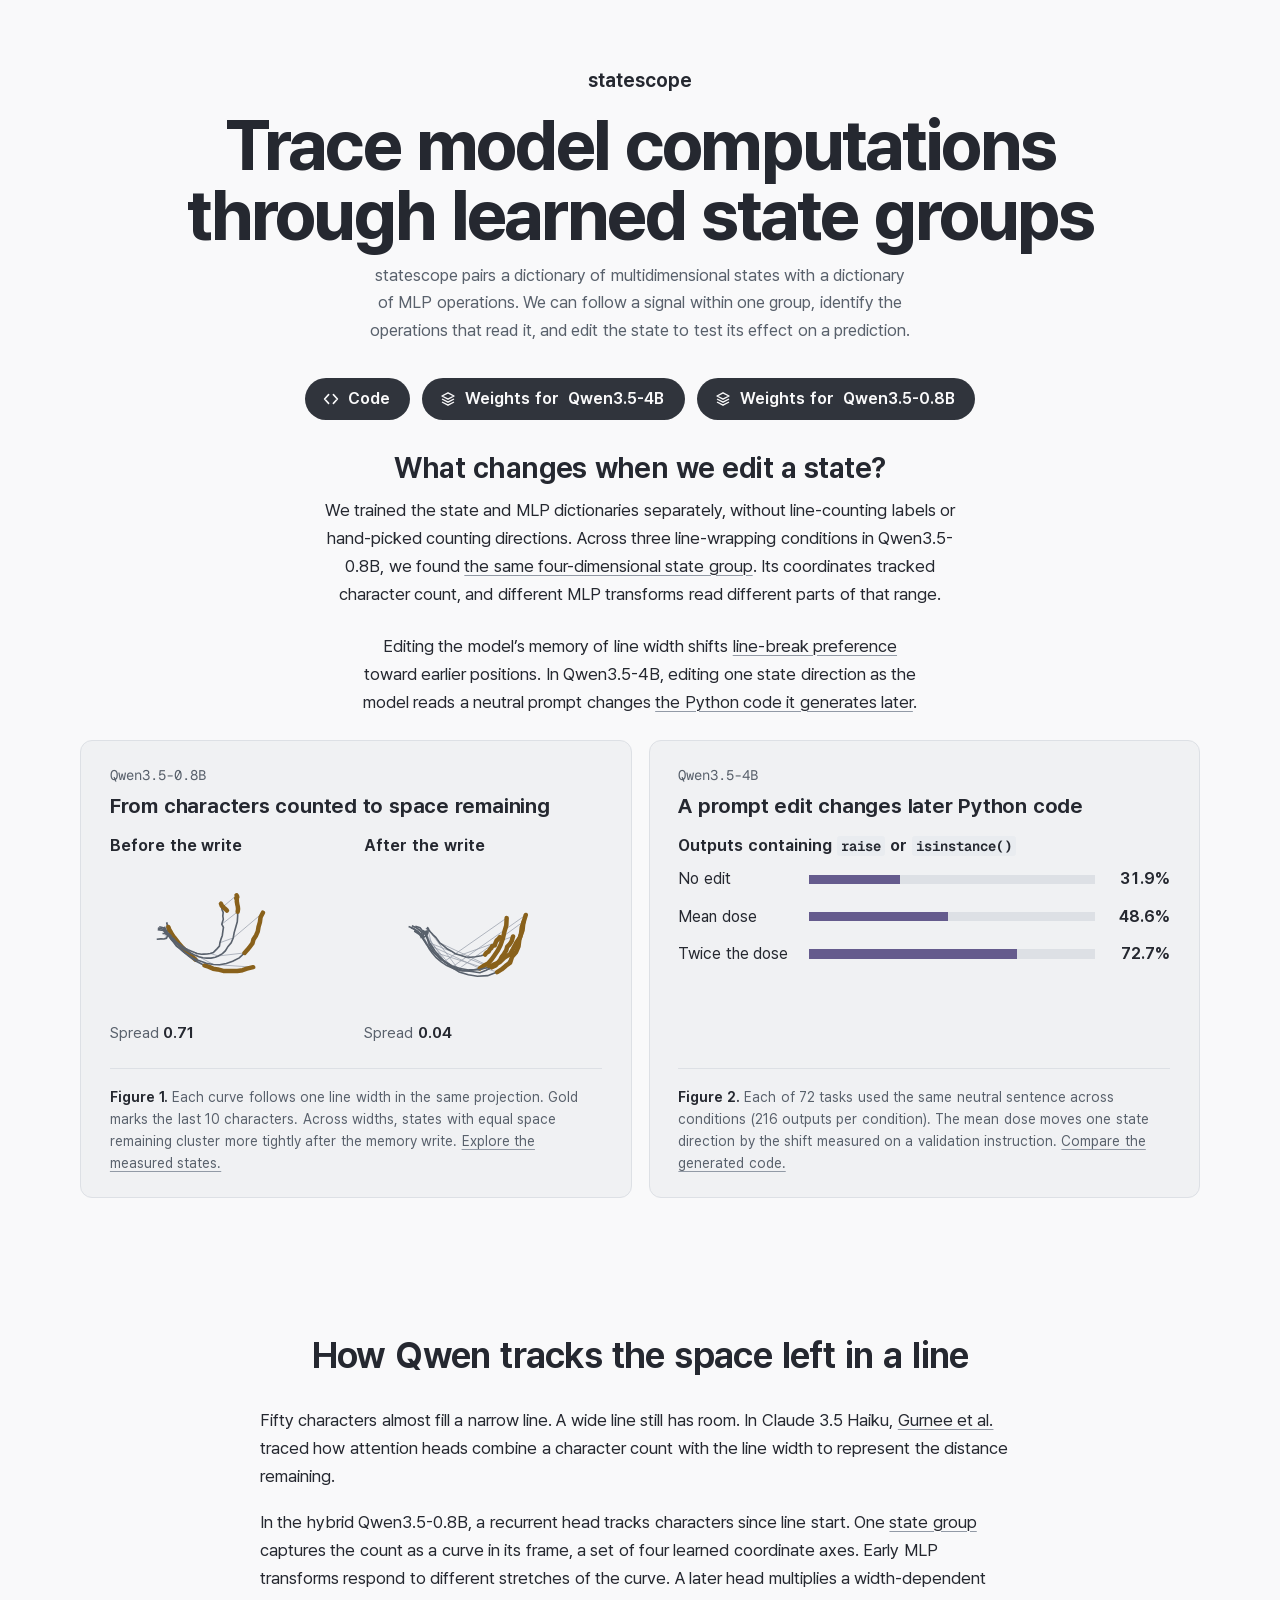
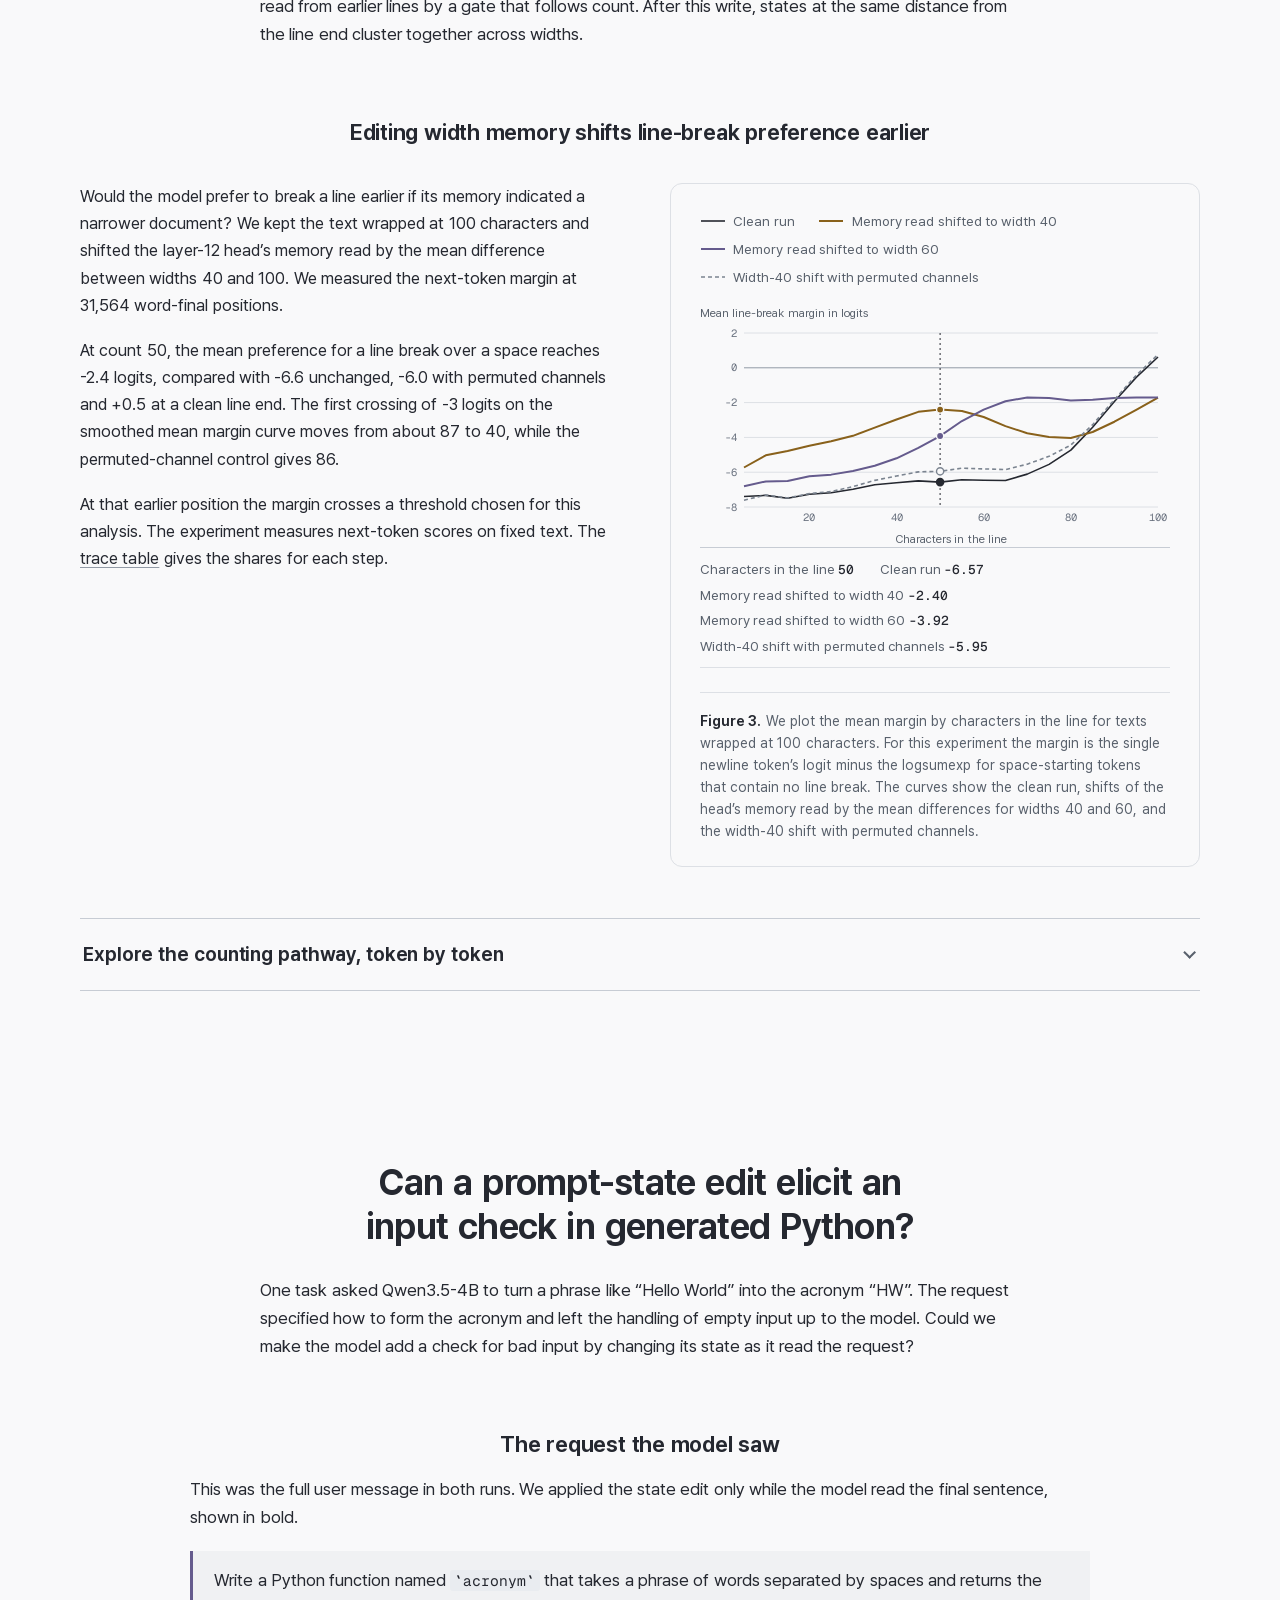
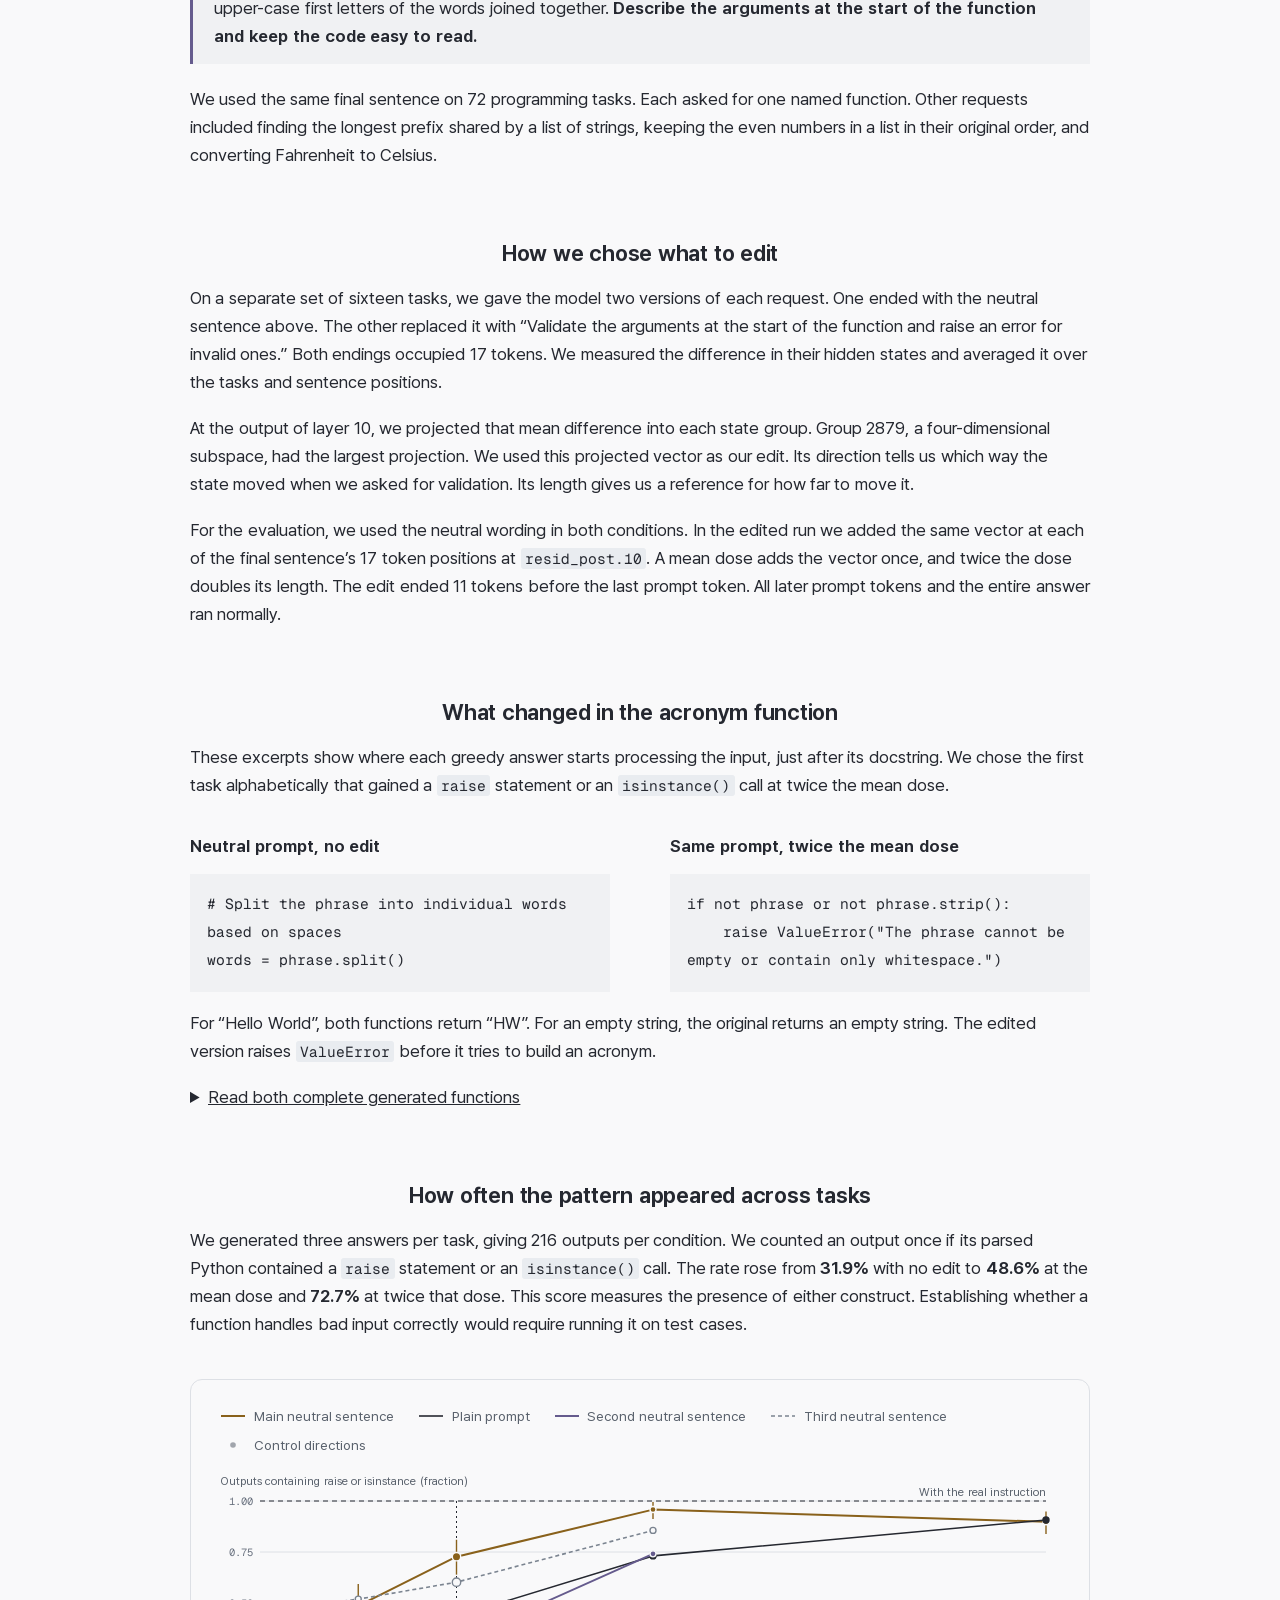
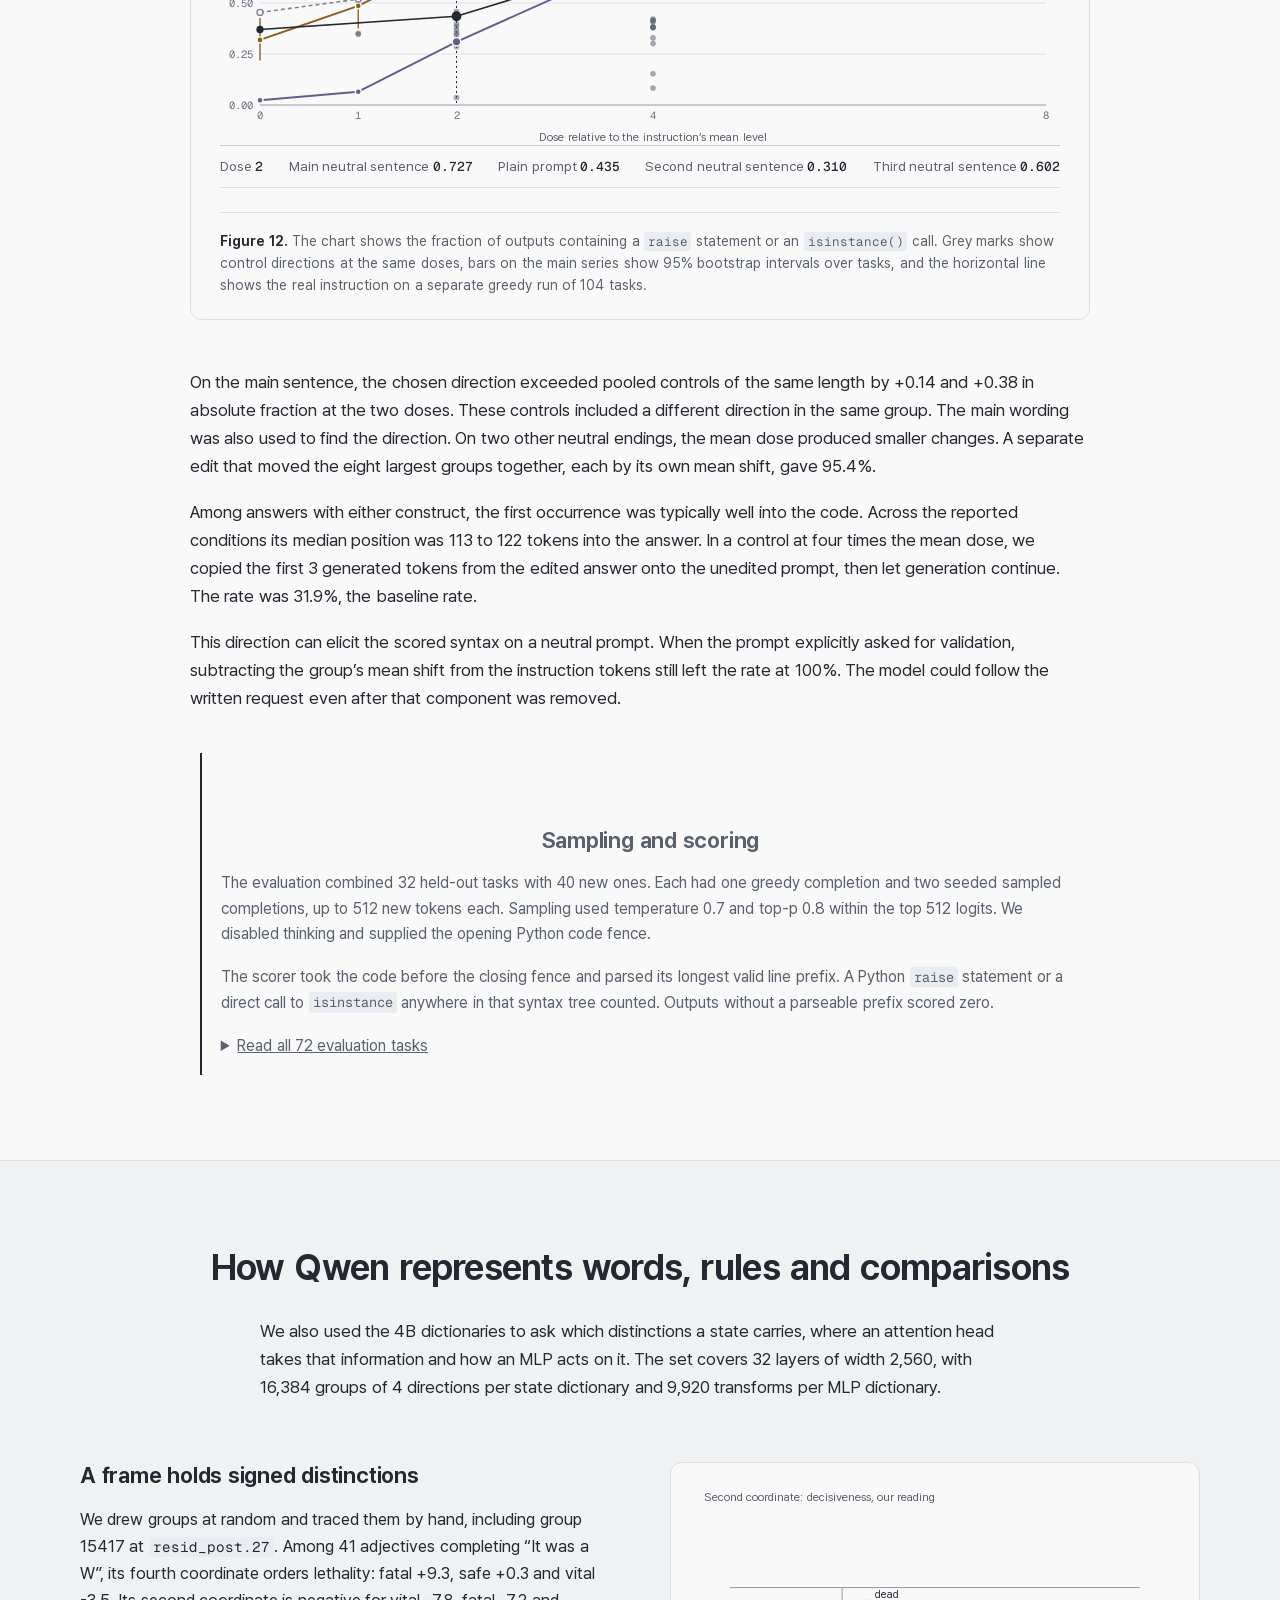
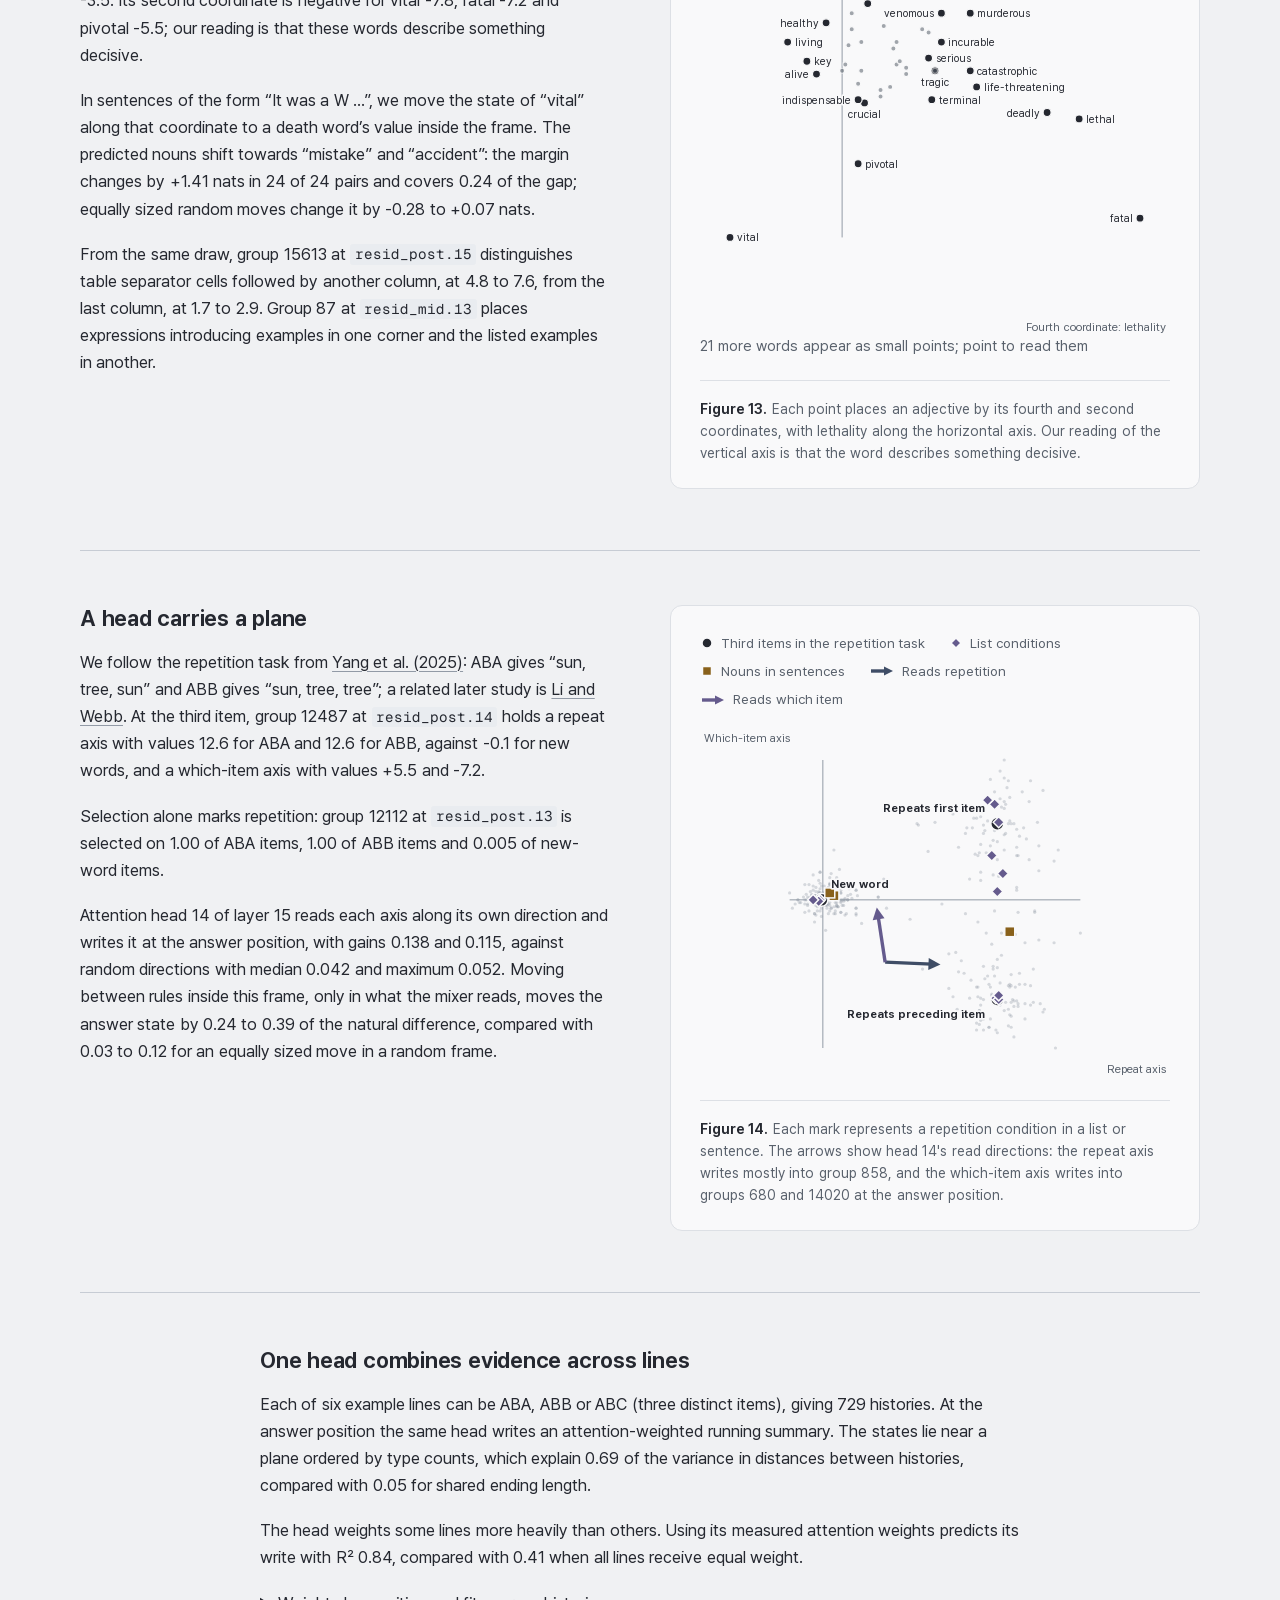
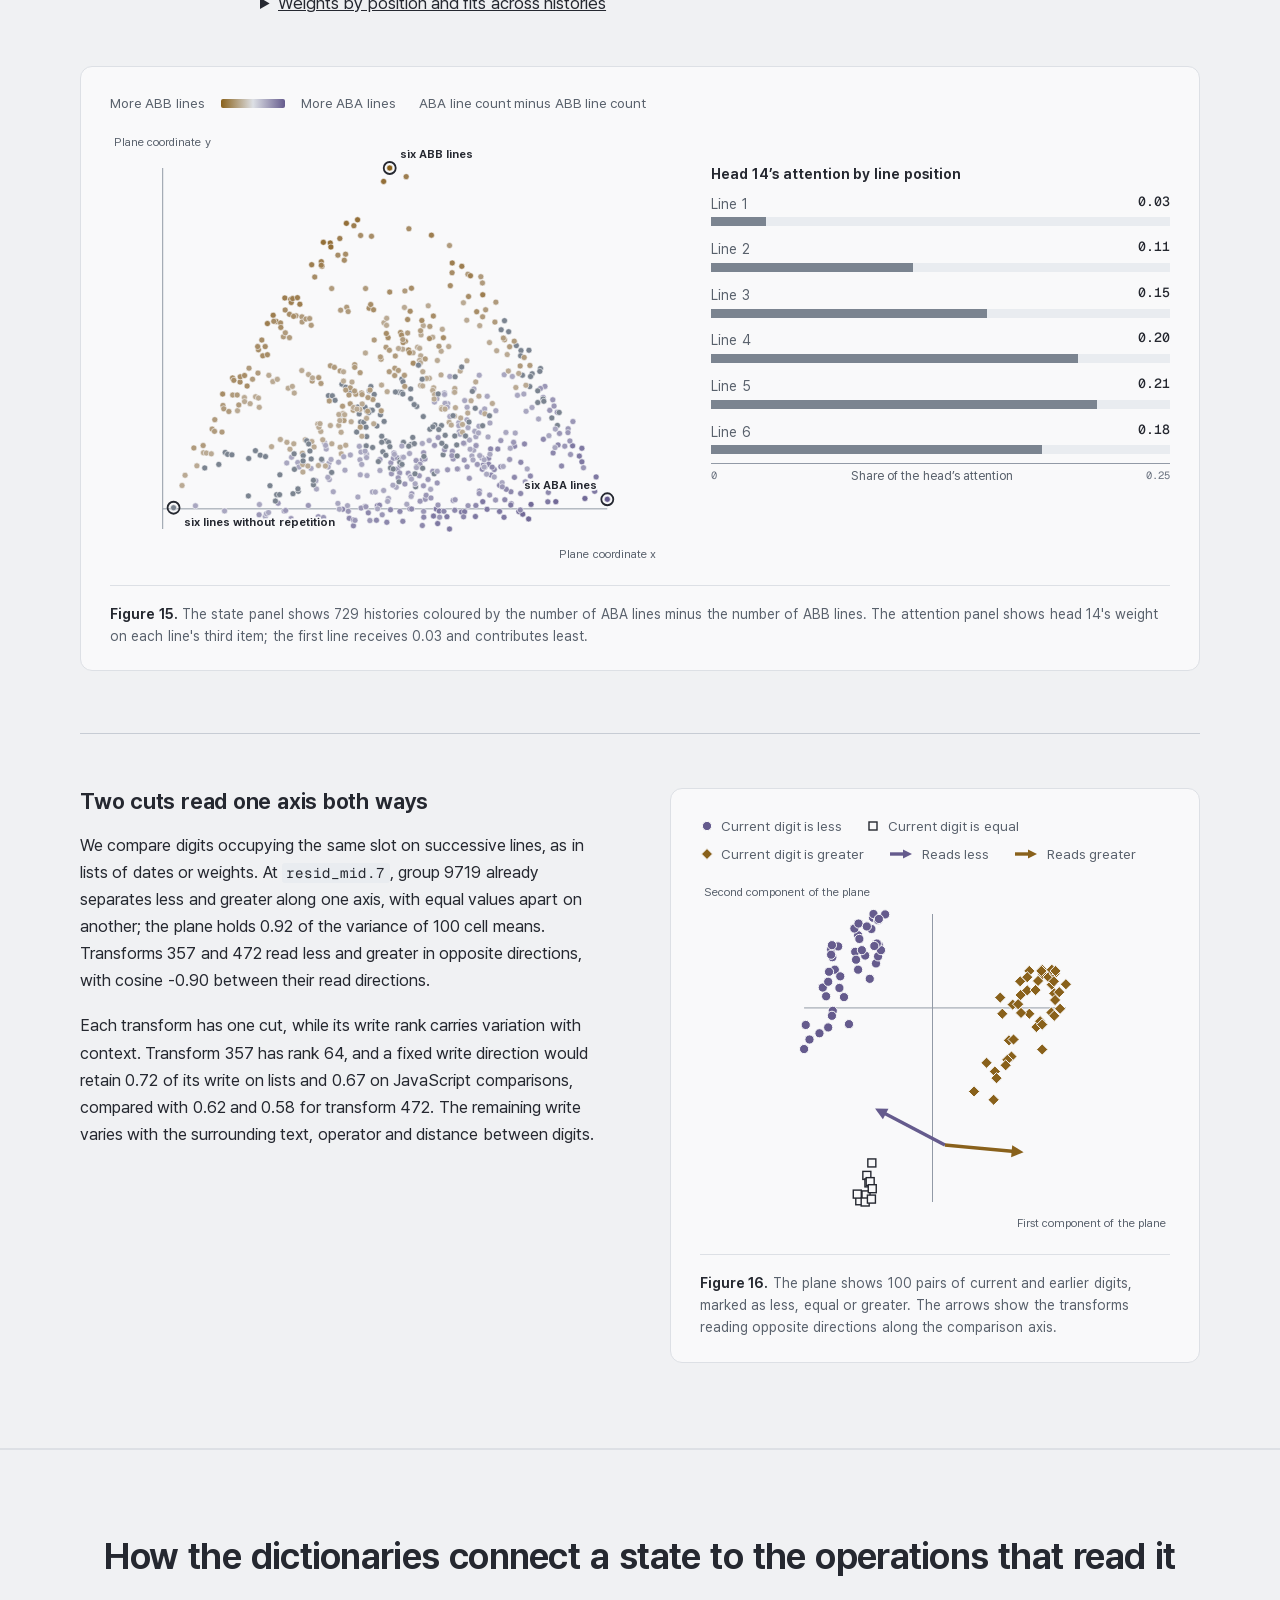
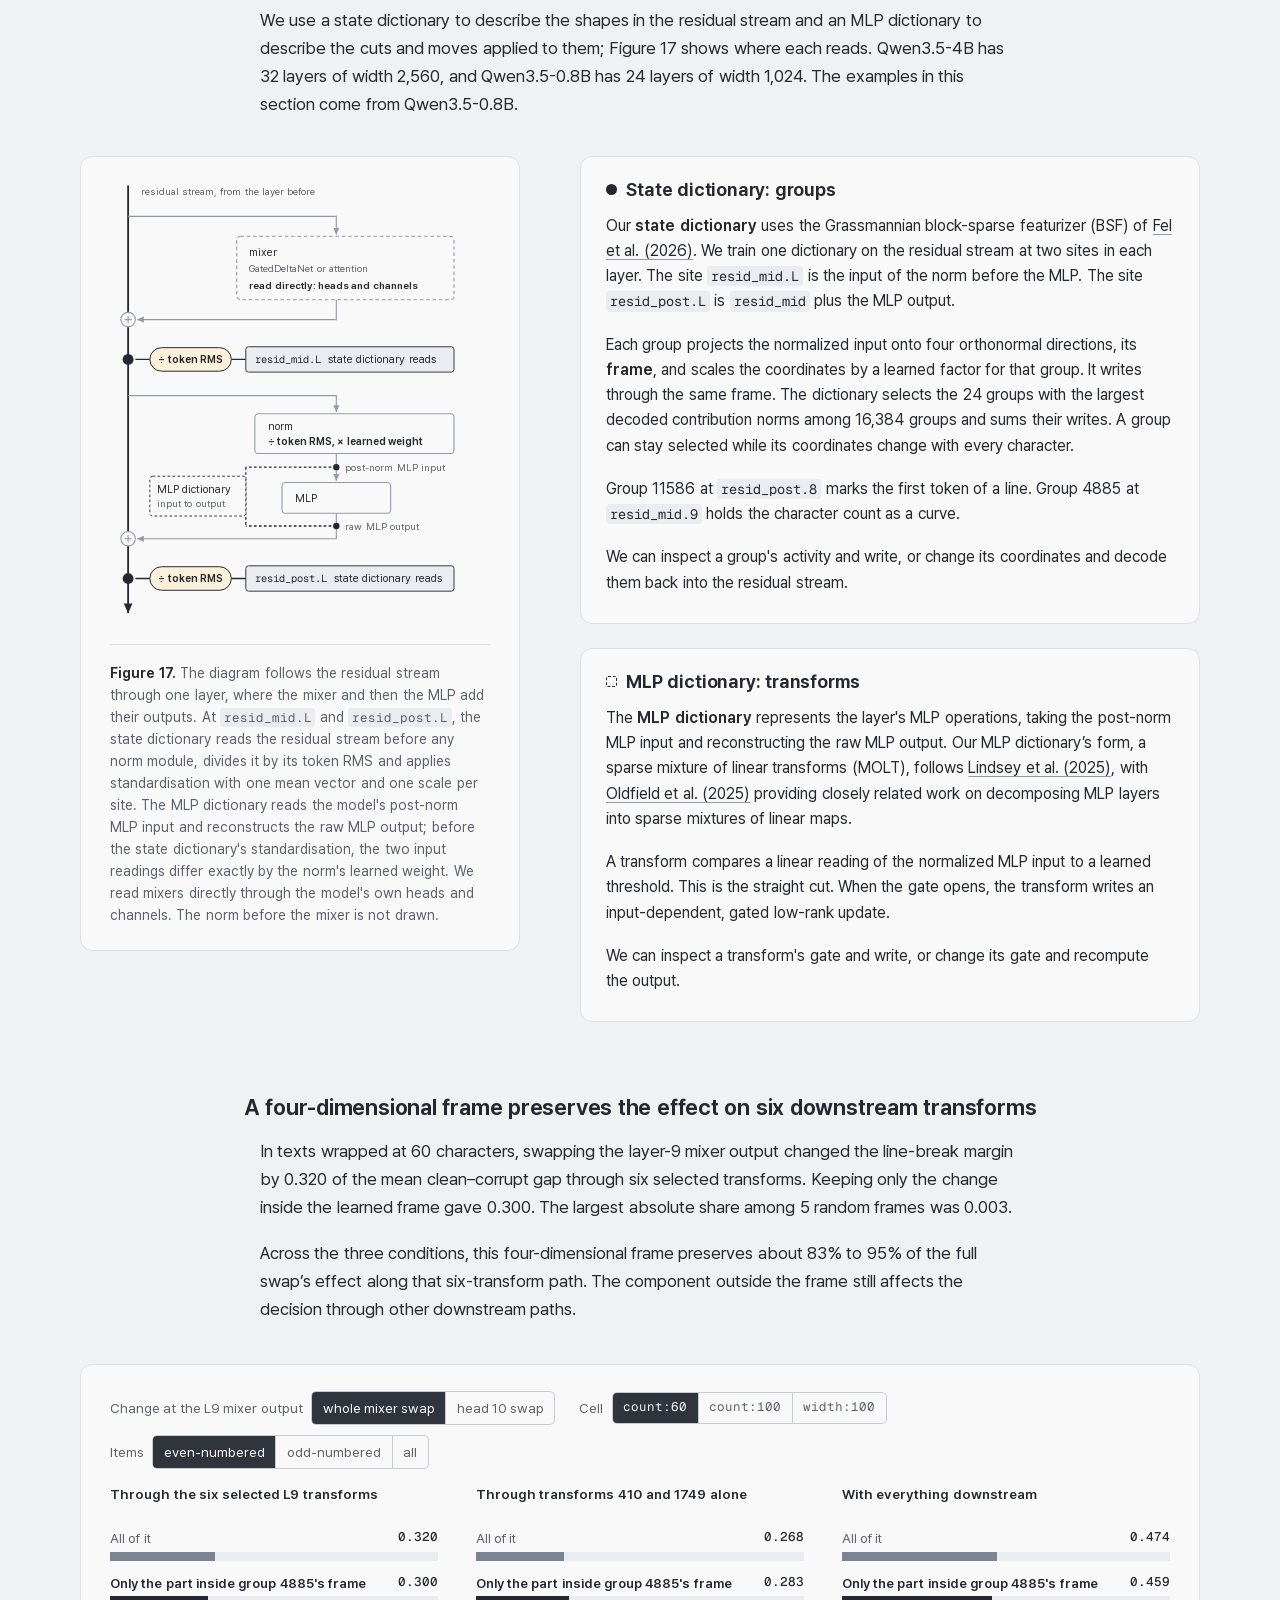
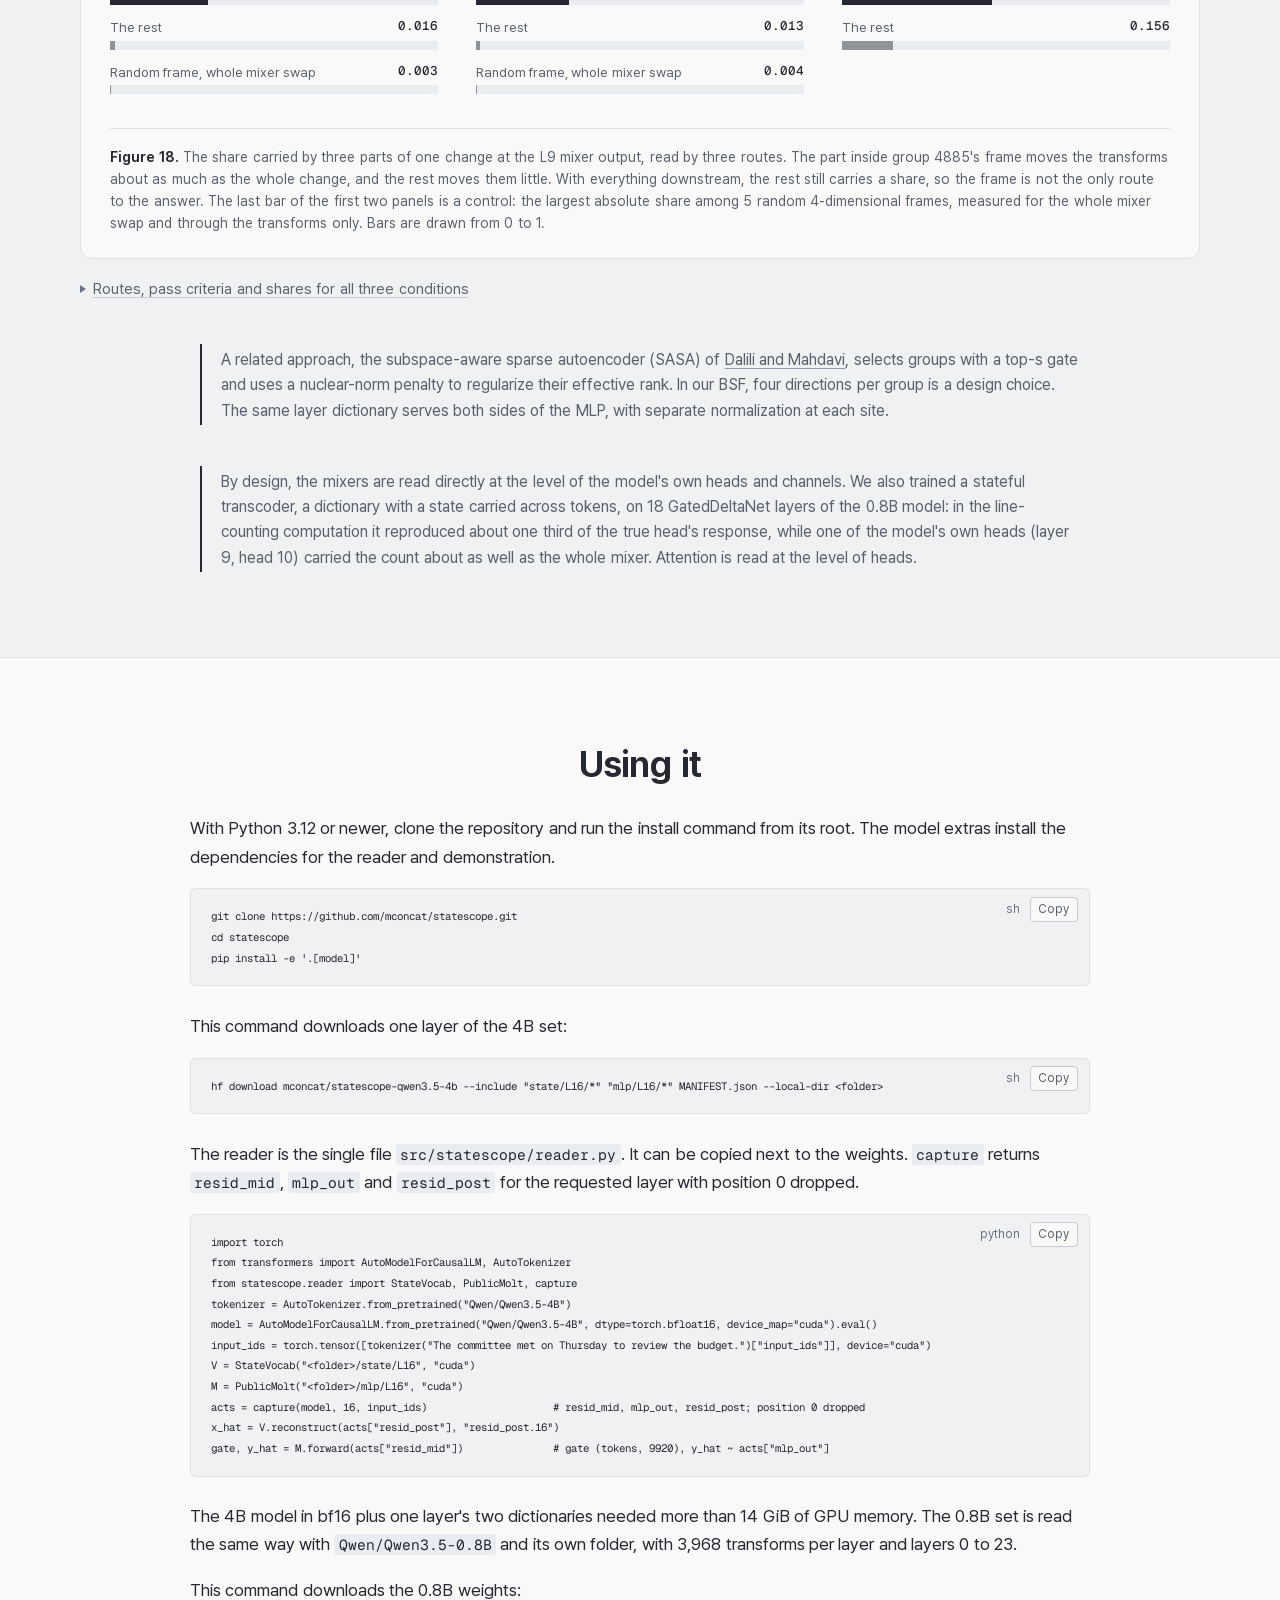
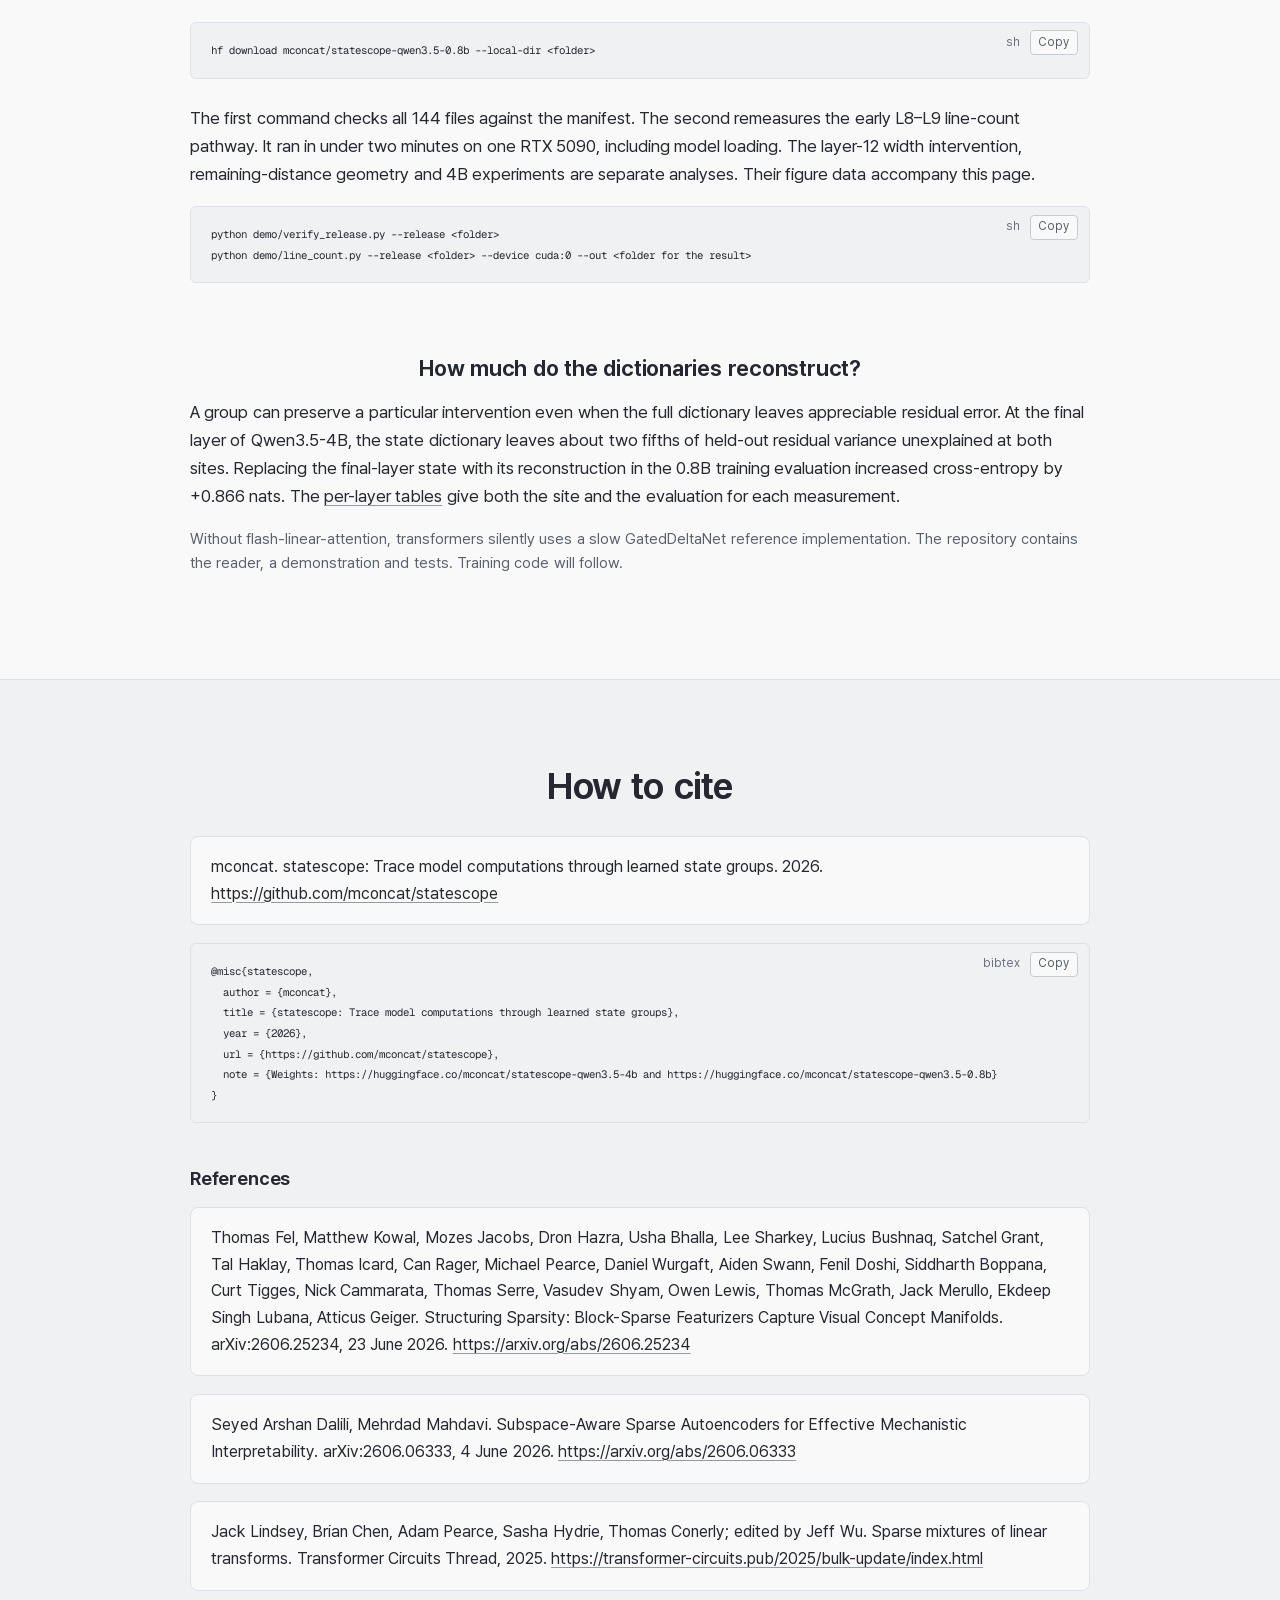
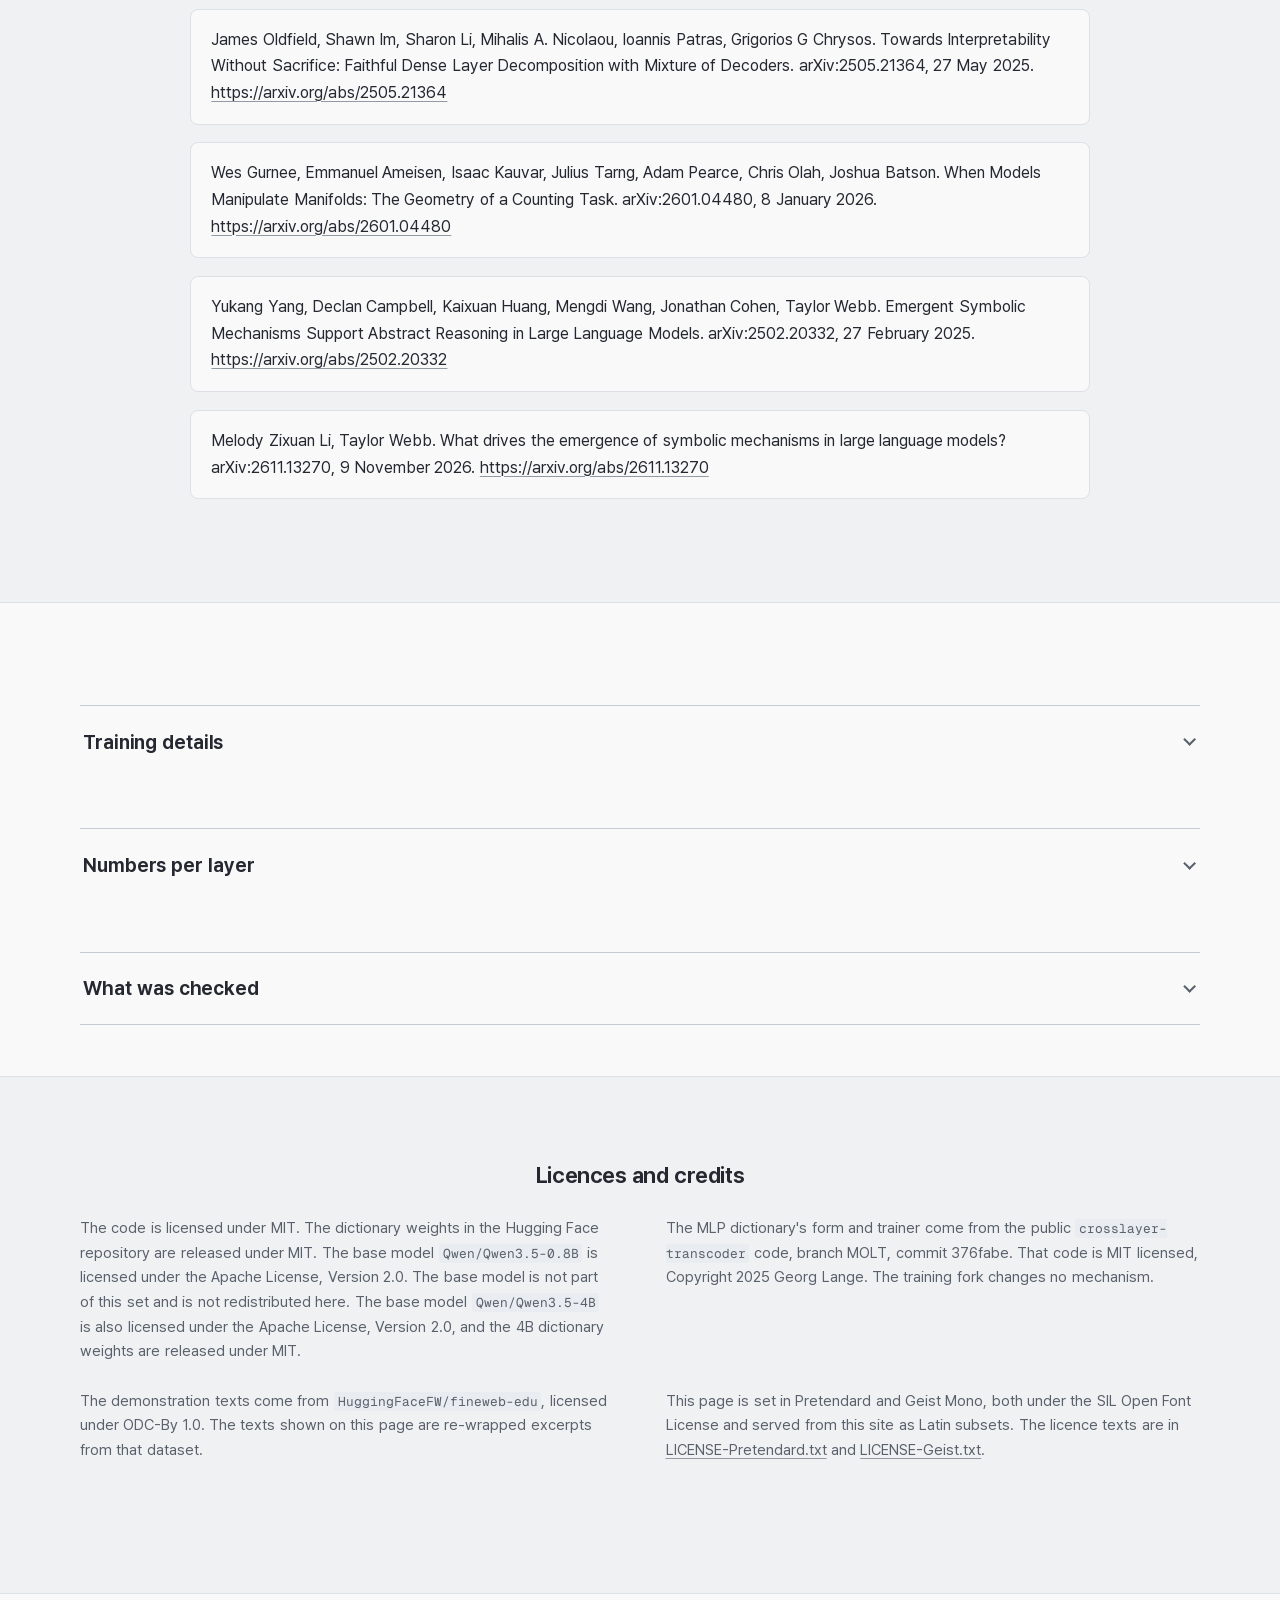
==== commit 871e035a: "Lead with learned state groups as units for circuit tracing" ====
--- a/index.html
+++ b/index.html
@@ -4,11 +4,11 @@
 <head>
 <meta charset="utf-8">
 <meta name="viewport" content="width=device-width, initial-scale=1">
-<title>statescope: Tracing and editing state geometry in language models</title>
-<meta name="description" content="Explore what language models represent in their hidden states, which operations read those states, and how editing them changes predictions and generated code.">
+<title>statescope: Trace model computations through learned state groups</title>
+<meta name="description" content="Follow a signal through a learned state group, identify the operations that read it, and test how editing the state changes a language model’s predictions.">
 <meta property="og:type" content="website">
-<meta property="og:title" content="statescope: Tracing and editing state geometry in language models">
-<meta property="og:description" content="Explore what language models represent in their hidden states, which operations read those states, and how editing them changes predictions and generated code.">
+<meta property="og:title" content="statescope: Trace model computations through learned state groups">
+<meta property="og:description" content="Follow a signal through a learned state group, identify the operations that read it, and test how editing the state changes a language model’s predictions.">
 <meta property="og:site_name" content="statescope">
 <meta property="og:url" content="https://statescope.ai/">
 <meta property="og:image" content="https://statescope.ai/assets/og-card.png">
@@ -17,8 +17,8 @@
 <meta property="og:image:alt" content="Two Qwen experiments: line-end states converge after a memory write, and editing prompt states increases the frequency of raise or isinstance in generated code.">
 <meta name="twitter:card" content="summary_large_image">
 <meta name="twitter:image" content="https://statescope.ai/assets/og-card.png">
-<meta name="twitter:title" content="statescope: Tracing and editing state geometry in language models">
-<meta name="twitter:description" content="Explore what language models represent in their hidden states, which operations read those states, and how editing them changes predictions and generated code.">
+<meta name="twitter:title" content="statescope: Trace model computations through learned state groups">
+<meta name="twitter:description" content="Follow a signal through a learned state group, identify the operations that read it, and test how editing the state changes a language model’s predictions.">
 <meta name="color-scheme" content="light dark">
 <link rel="icon" href="assets/favicon.svg" type="image/svg+xml">
 <link rel="preload" href="assets/fonts/site-sans-var.woff2" as="font" type="font/woff2" crossorigin>
@@ -32,8 +32,8 @@
 
 <header class="hero" id="top">
   <p class="project-name">statescope</p>
-  <h1>Tracing and editing state geometry in language models</h1>
-  <p class="sets">What does a language model keep in its hidden states? We trace how heads and MLPs use that information, then edit the states to see how the model’s predictions change. The current release includes state and MLP dictionaries for every layer of Qwen3.5-0.8B and Qwen3.5-4B, along with the reader.</p>
+  <h1>Trace model computations through learned state groups</h1>
+  <p class="sets">statescope pairs a dictionary of multidimensional states with a dictionary of MLP operations. We can follow a signal within one group, identify the operations that read it, and edit the state to test its effect on a prediction.</p>
   <nav class="links" aria-label="Code and weights">
     <a class="pill" href="https://github.com/mconcat/statescope"><svg viewBox="0 0 16 16" width="16" height="16" aria-hidden="true"><path d="M5.6 3.6 1.6 8l4 4.4M10.4 3.6l4 4.4-4 4.4" fill="none" stroke="currentColor" stroke-width="1.6" stroke-linecap="round" stroke-linejoin="round"/></svg>Code</a>
     <a class="pill" href="https://huggingface.co/mconcat/statescope-qwen3.5-4b"><svg viewBox="0 0 16 16" width="16" height="16" aria-hidden="true"><path d="M8 1.8 14 5 8 8.2 2 5zM2 8l6 3.2L14 8M2 11l6 3.2 6-3.2" fill="none" stroke="currentColor" stroke-width="1.4" stroke-linejoin="round"/></svg>Weights for <span class="nw">Qwen3.5-4B</span></a>
@@ -45,7 +45,8 @@
 
 <section class="wrap research-overview" aria-labelledby="abstract">
   <h2 id="abstract"><a href="#abstract">What changes when we edit a state?</a></h2>
-  <p class="research-intro">In Qwen3.5-0.8B, editing width memory shifts <a href="#example">line-break preference</a> toward earlier positions. In Qwen3.5-4B, editing neutral prompt tokens changes <a href="#prompt-states">the code generated later</a>.</p>
+  <p class="research-intro">We trained the state and MLP dictionaries separately, without line-counting labels or hand-picked counting directions. Across three line-wrapping conditions in Qwen3.5-0.8B, we found <a href="https://github.com/mconcat/statescope#what-the-baselines-show">the same four-dimensional state group</a>. Its coordinates tracked character count, and different MLP transforms read different parts of that range.</p>
+  <p class="research-intro">Editing the model’s memory of line width shifts <a href="#example">line-break preference</a> toward earlier positions. In Qwen3.5-4B, editing one state direction as the model reads a neutral prompt changes <a href="#prompt-states">the Python code it generates later</a>.</p>
   <div class="result-pair">
 
     <figure id="fig-overview" class="result">
@@ -977,10 +978,10 @@
 <section class="band tint" aria-labelledby="cite">
   <div class="wrap mid">
     <h2 id="cite"><a href="#cite">How to cite</a></h2>
-    <p class="citation">mconcat. statescope: Tracing and editing state geometry in language models. 2026. <a href="https://github.com/mconcat/statescope">https://github.com/mconcat/statescope</a></p>
+    <p class="citation">mconcat. statescope: Trace model computations through learned state groups. 2026. <a href="https://github.com/mconcat/statescope">https://github.com/mconcat/statescope</a></p>
     <div class="codeblock"><span class="lang">bibtex</span><pre><code>@misc{statescope,
   author = {mconcat},
-  title = {statescope: Tracing and editing state geometry in language models},
+  title = {statescope: Trace model computations through learned state groups},
   year = {2026},
   url = {https://github.com/mconcat/statescope},
   note = {Weights: https://huggingface.co/mconcat/statescope-qwen3.5-4b and https://huggingface.co/mconcat/statescope-qwen3.5-0.8b}
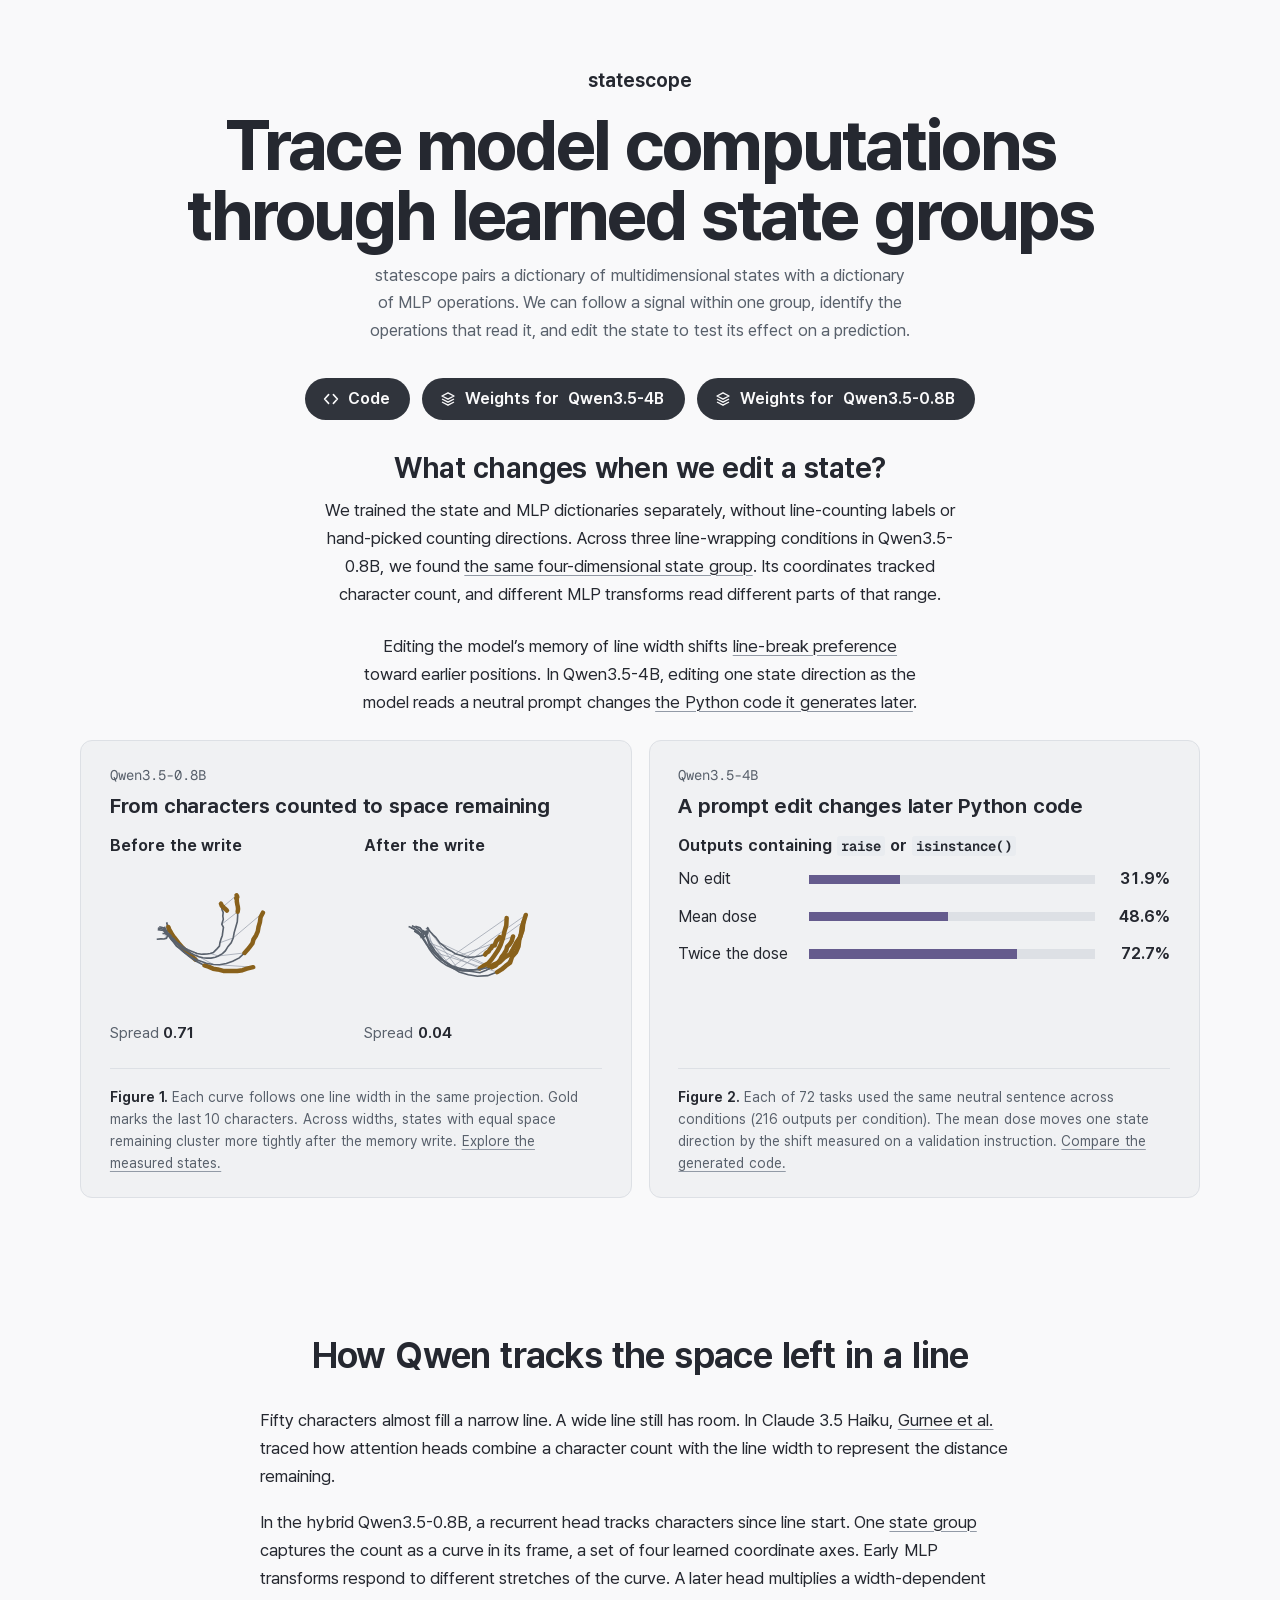
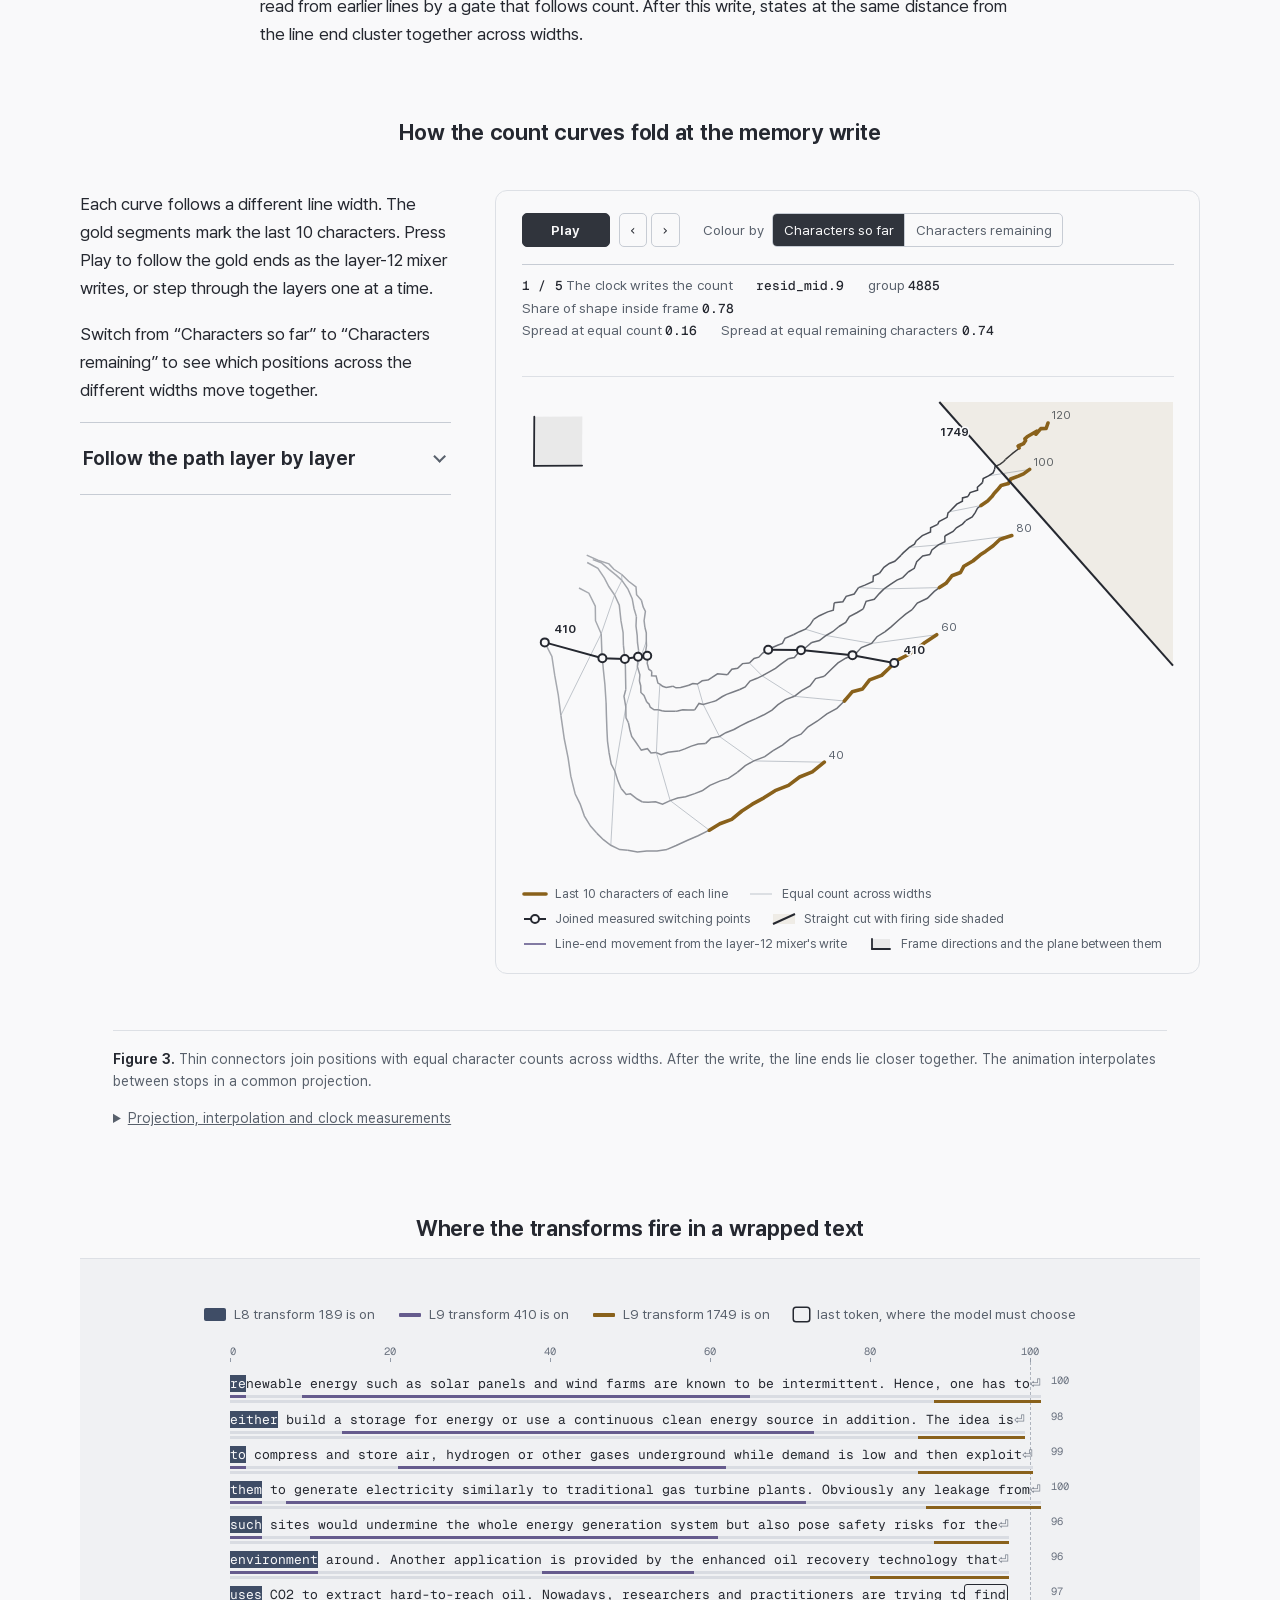
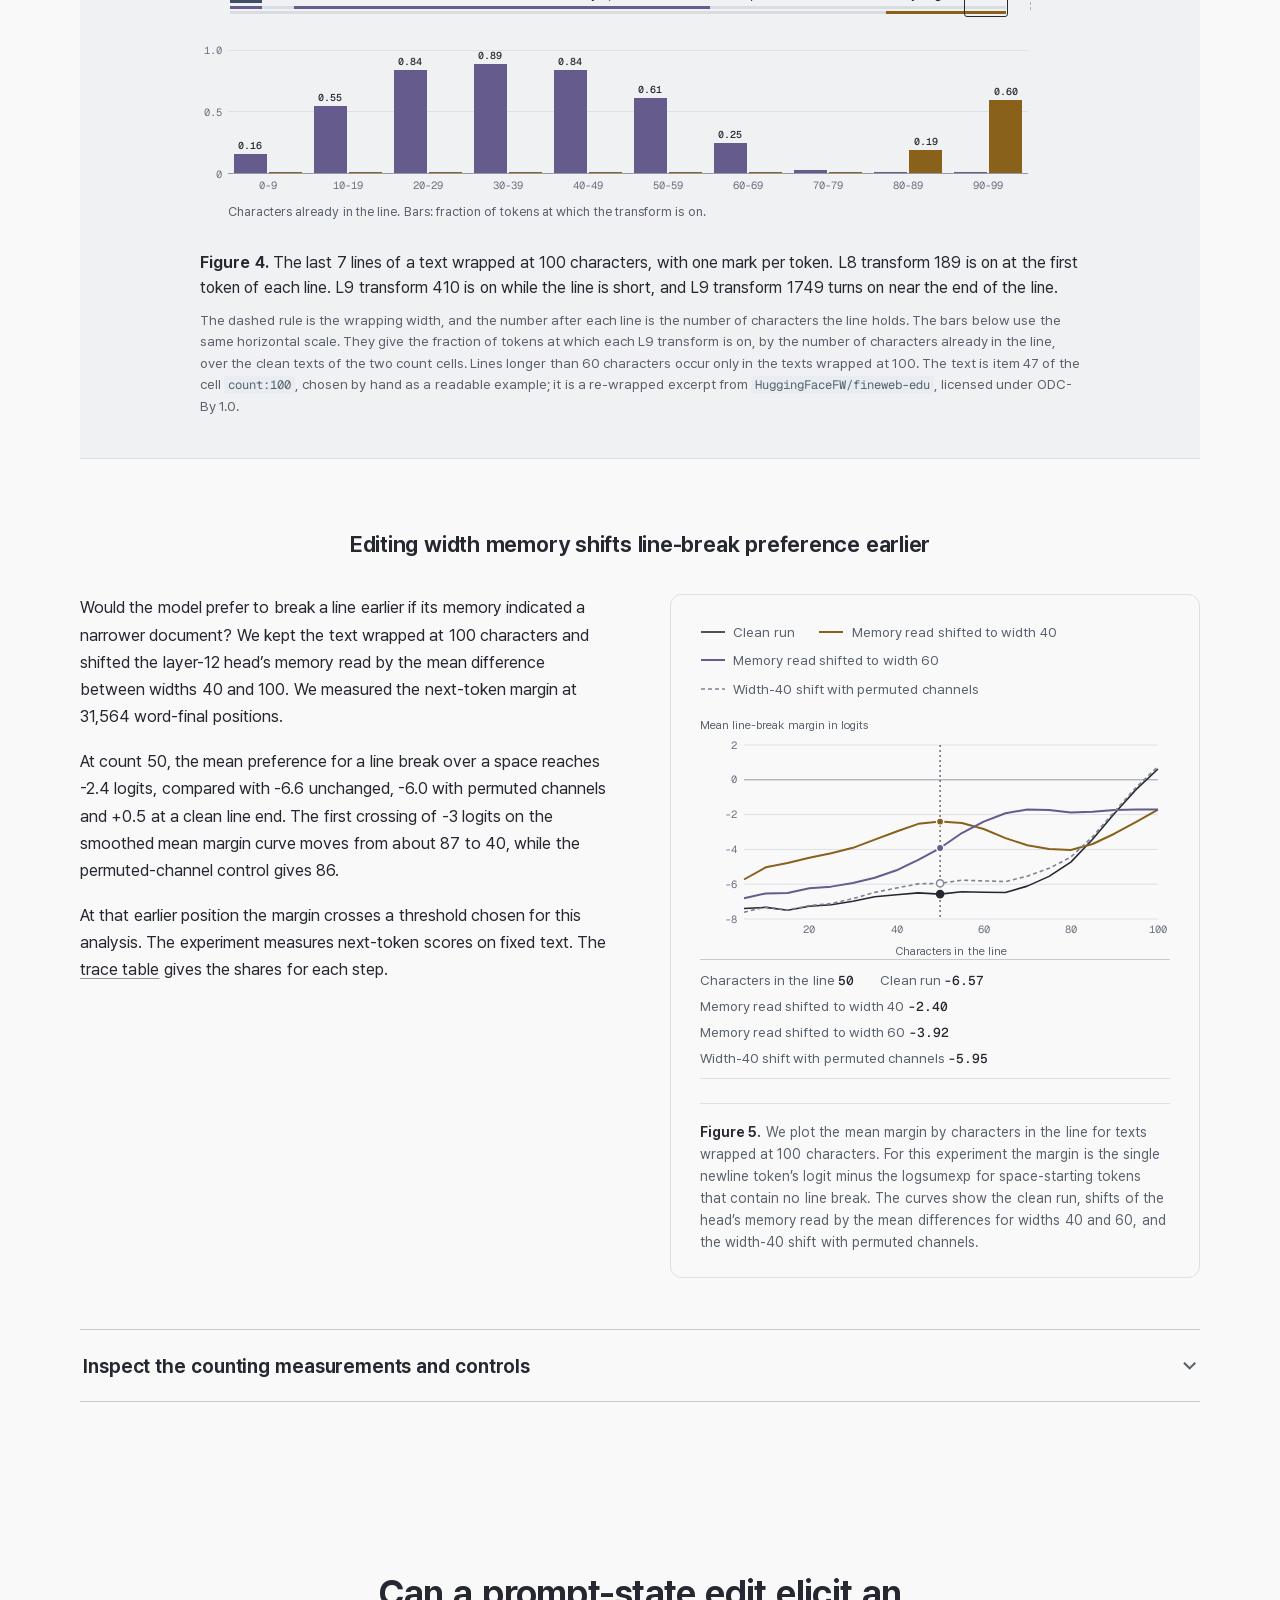
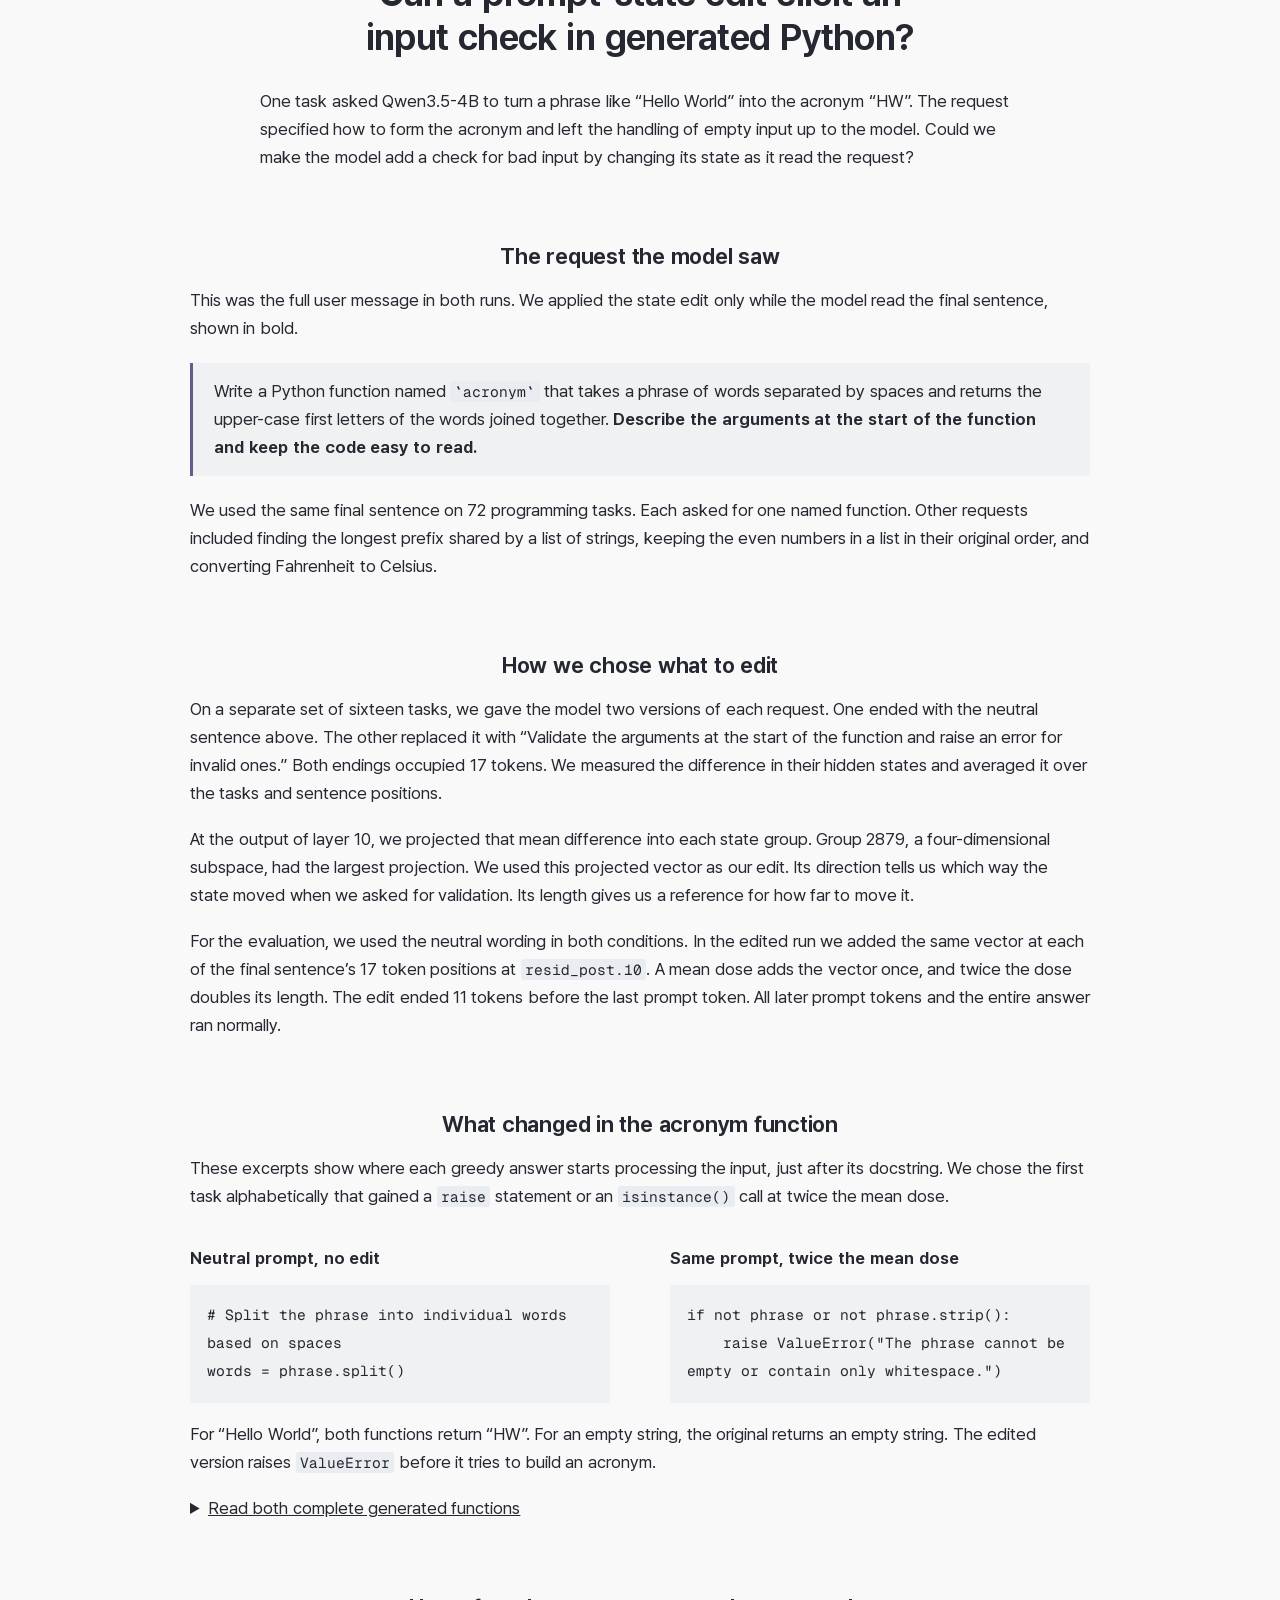
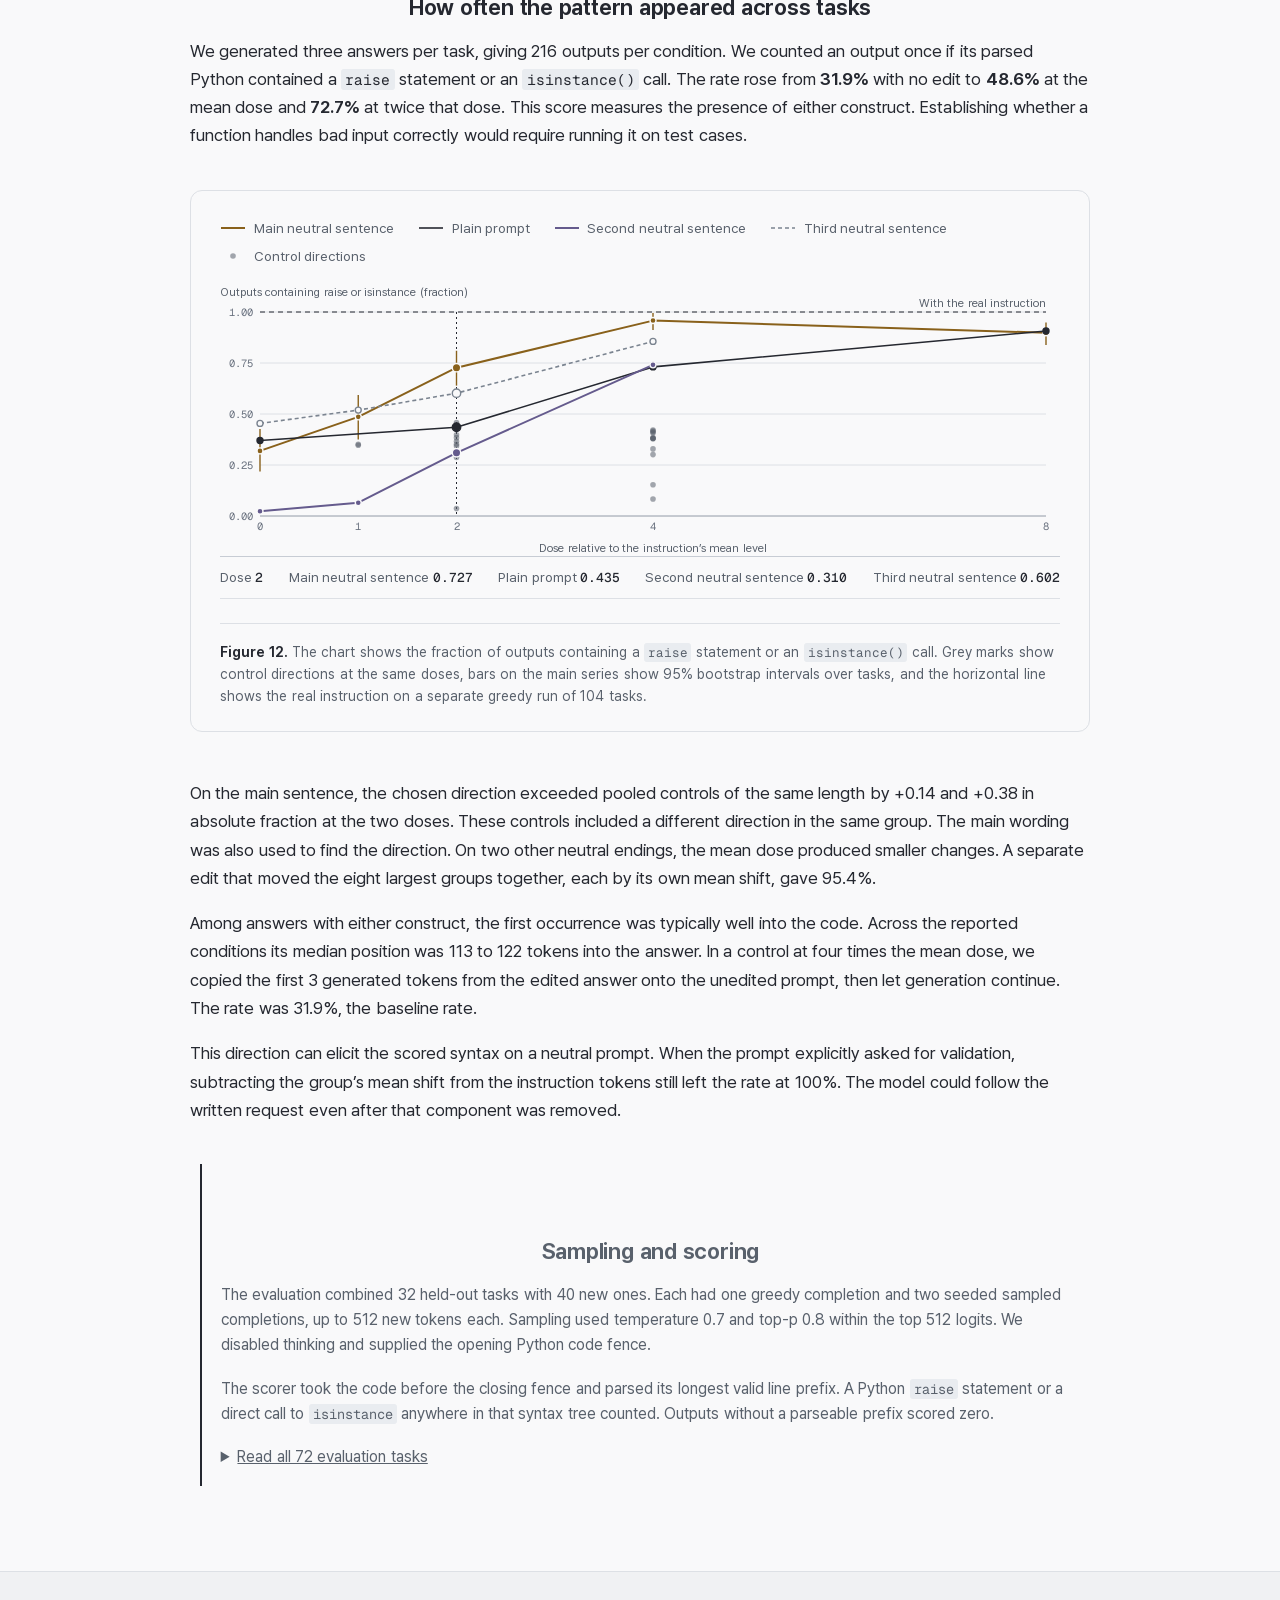
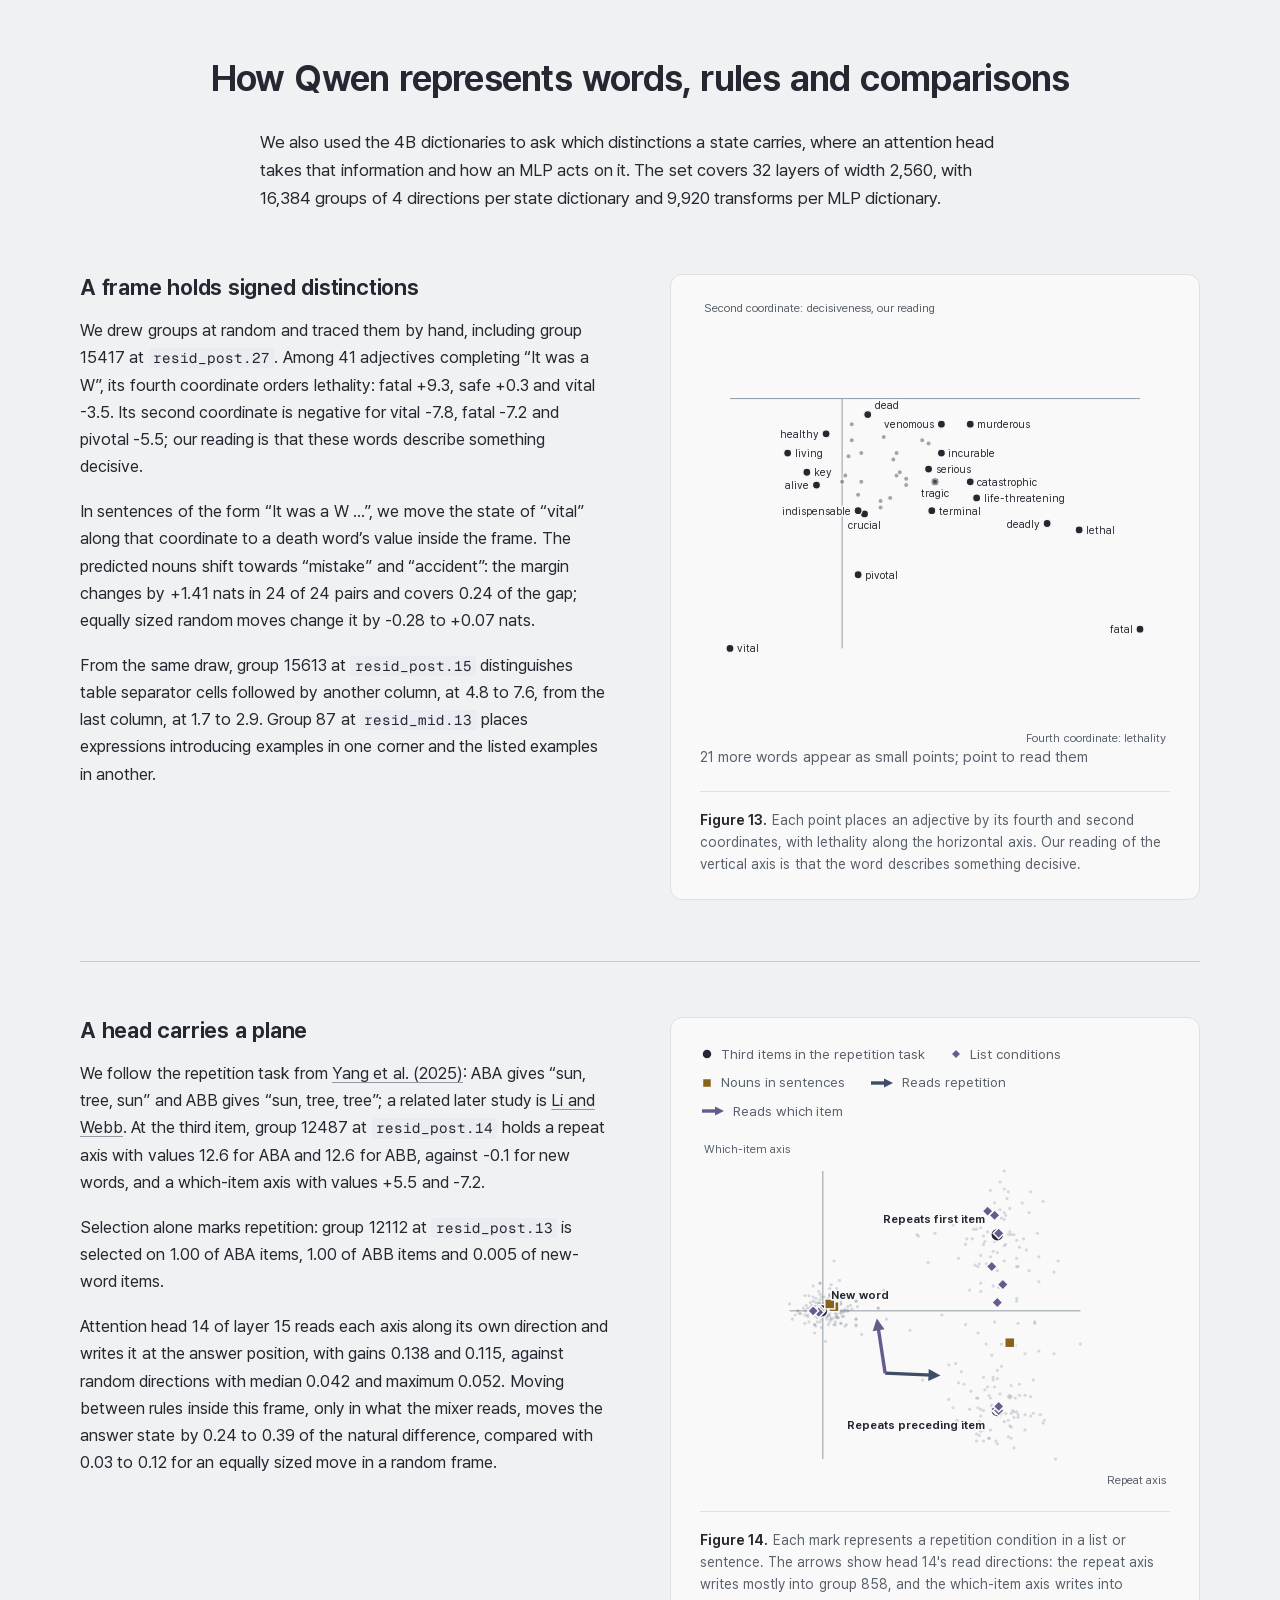
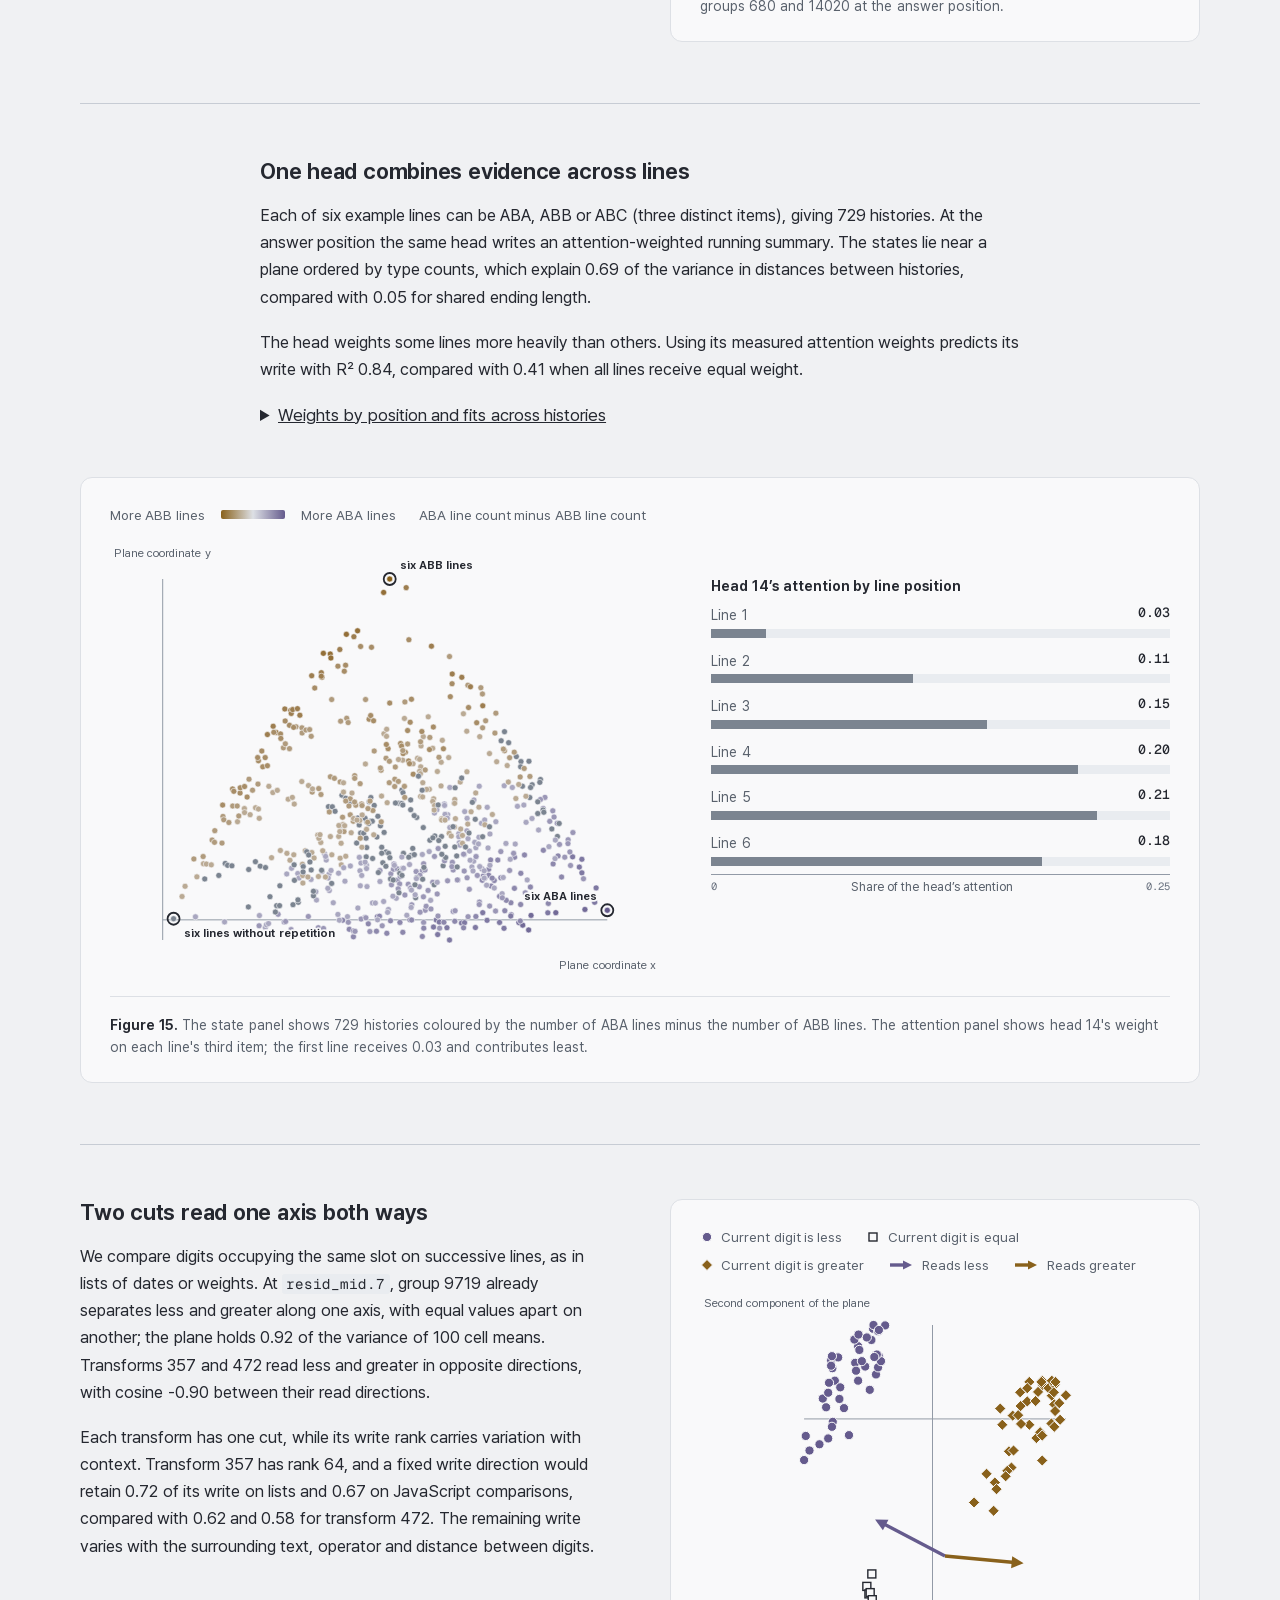
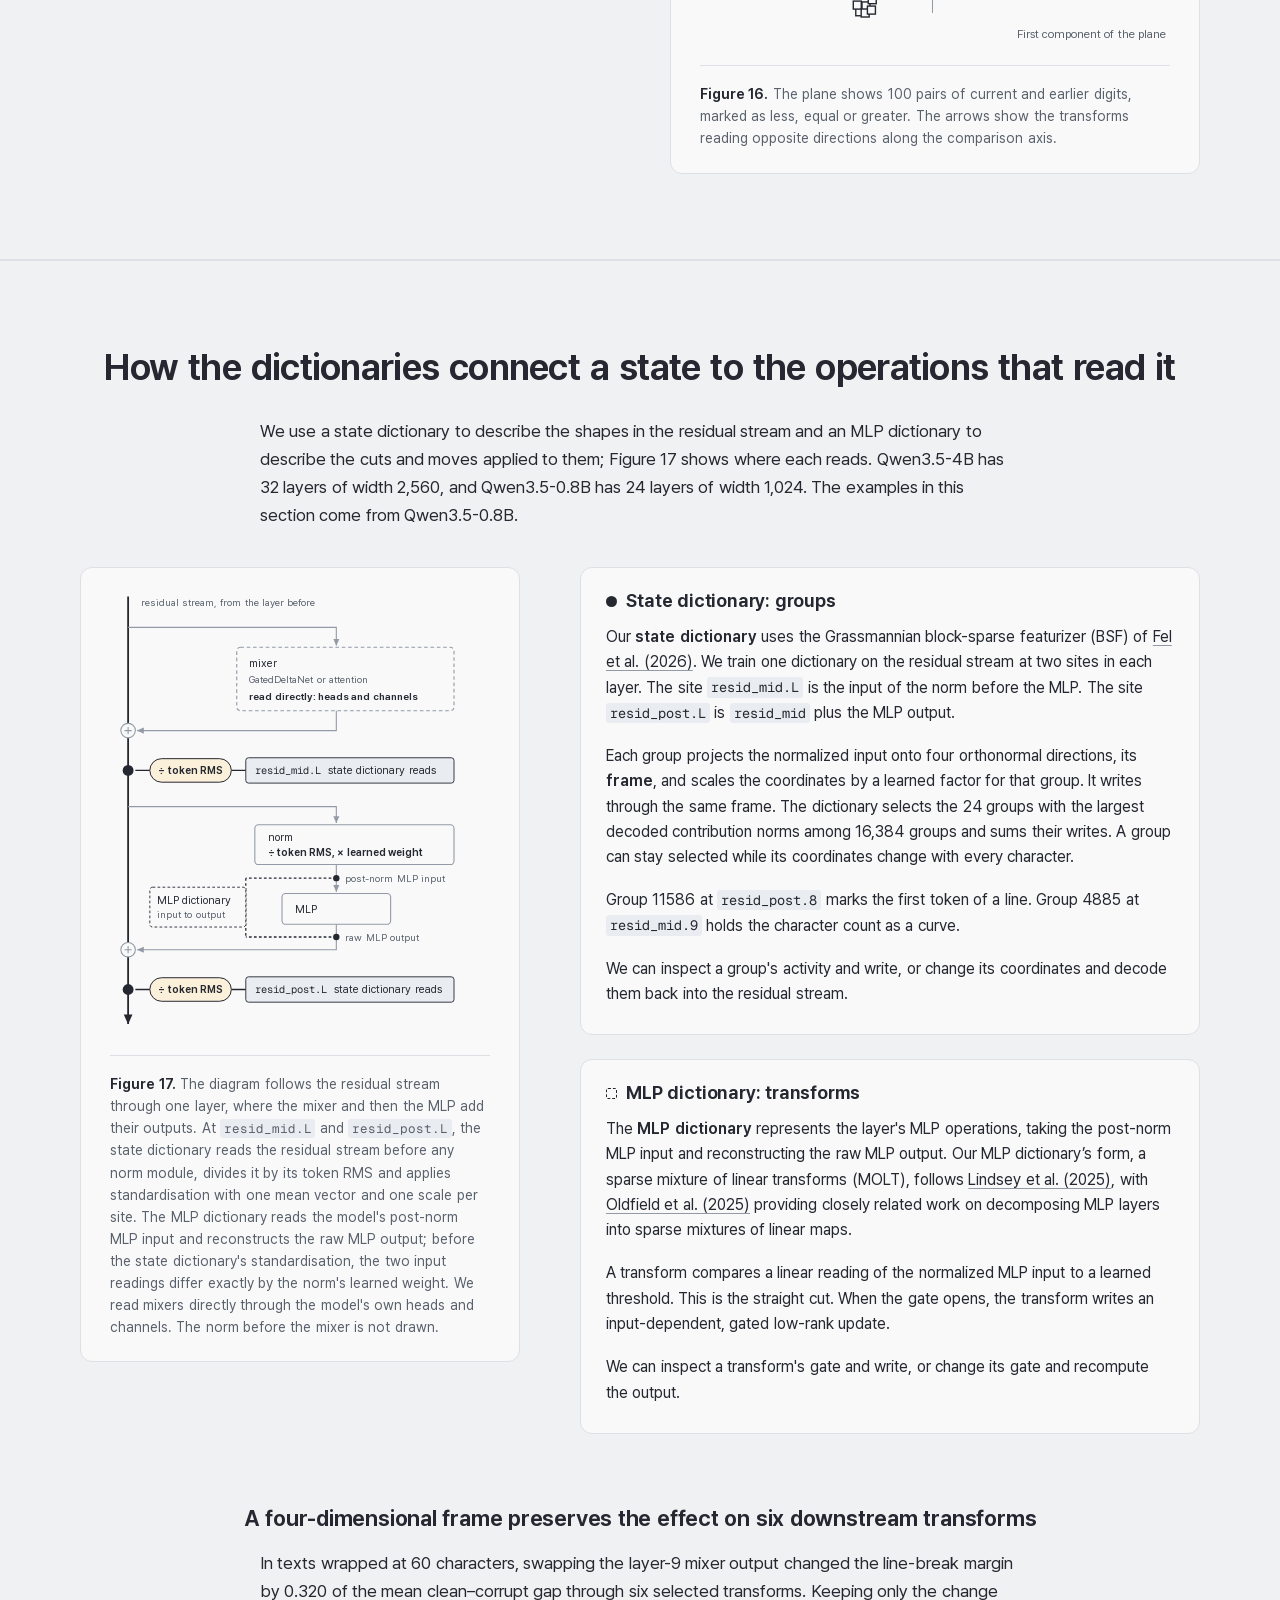
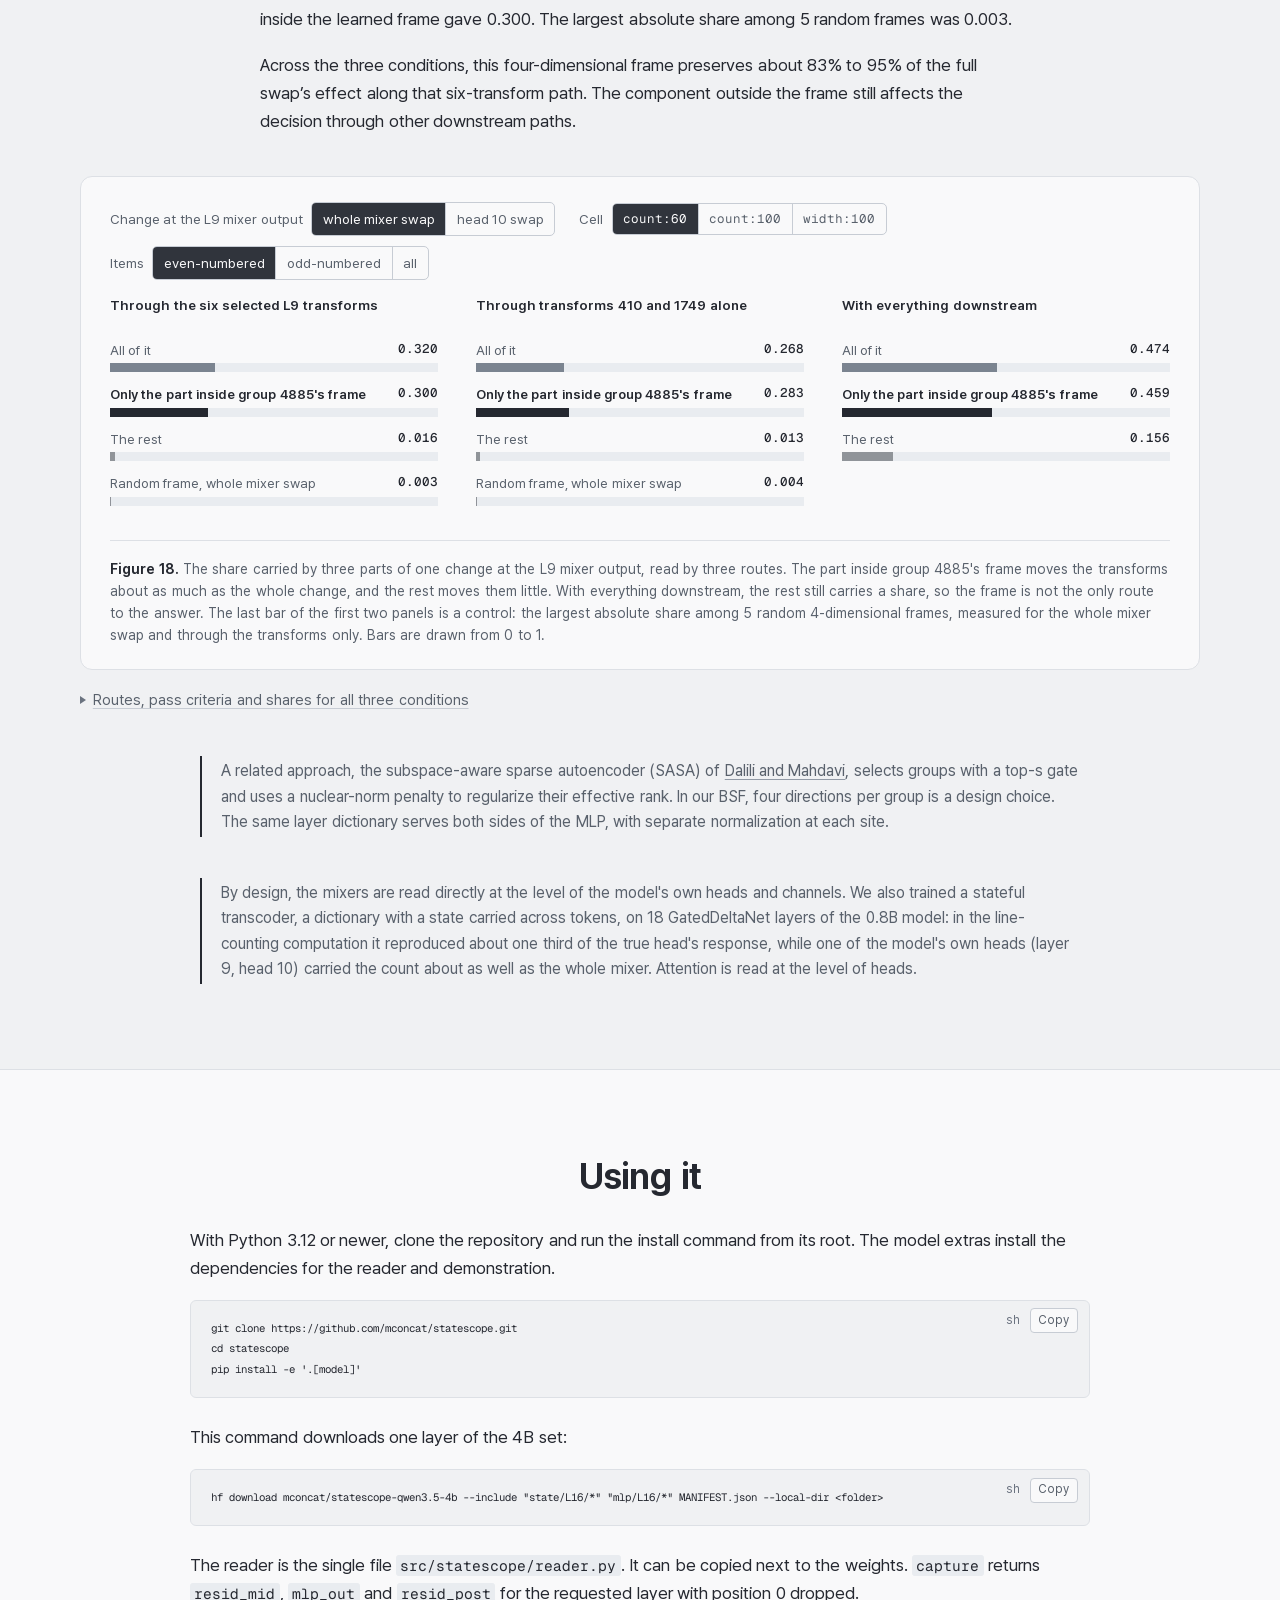
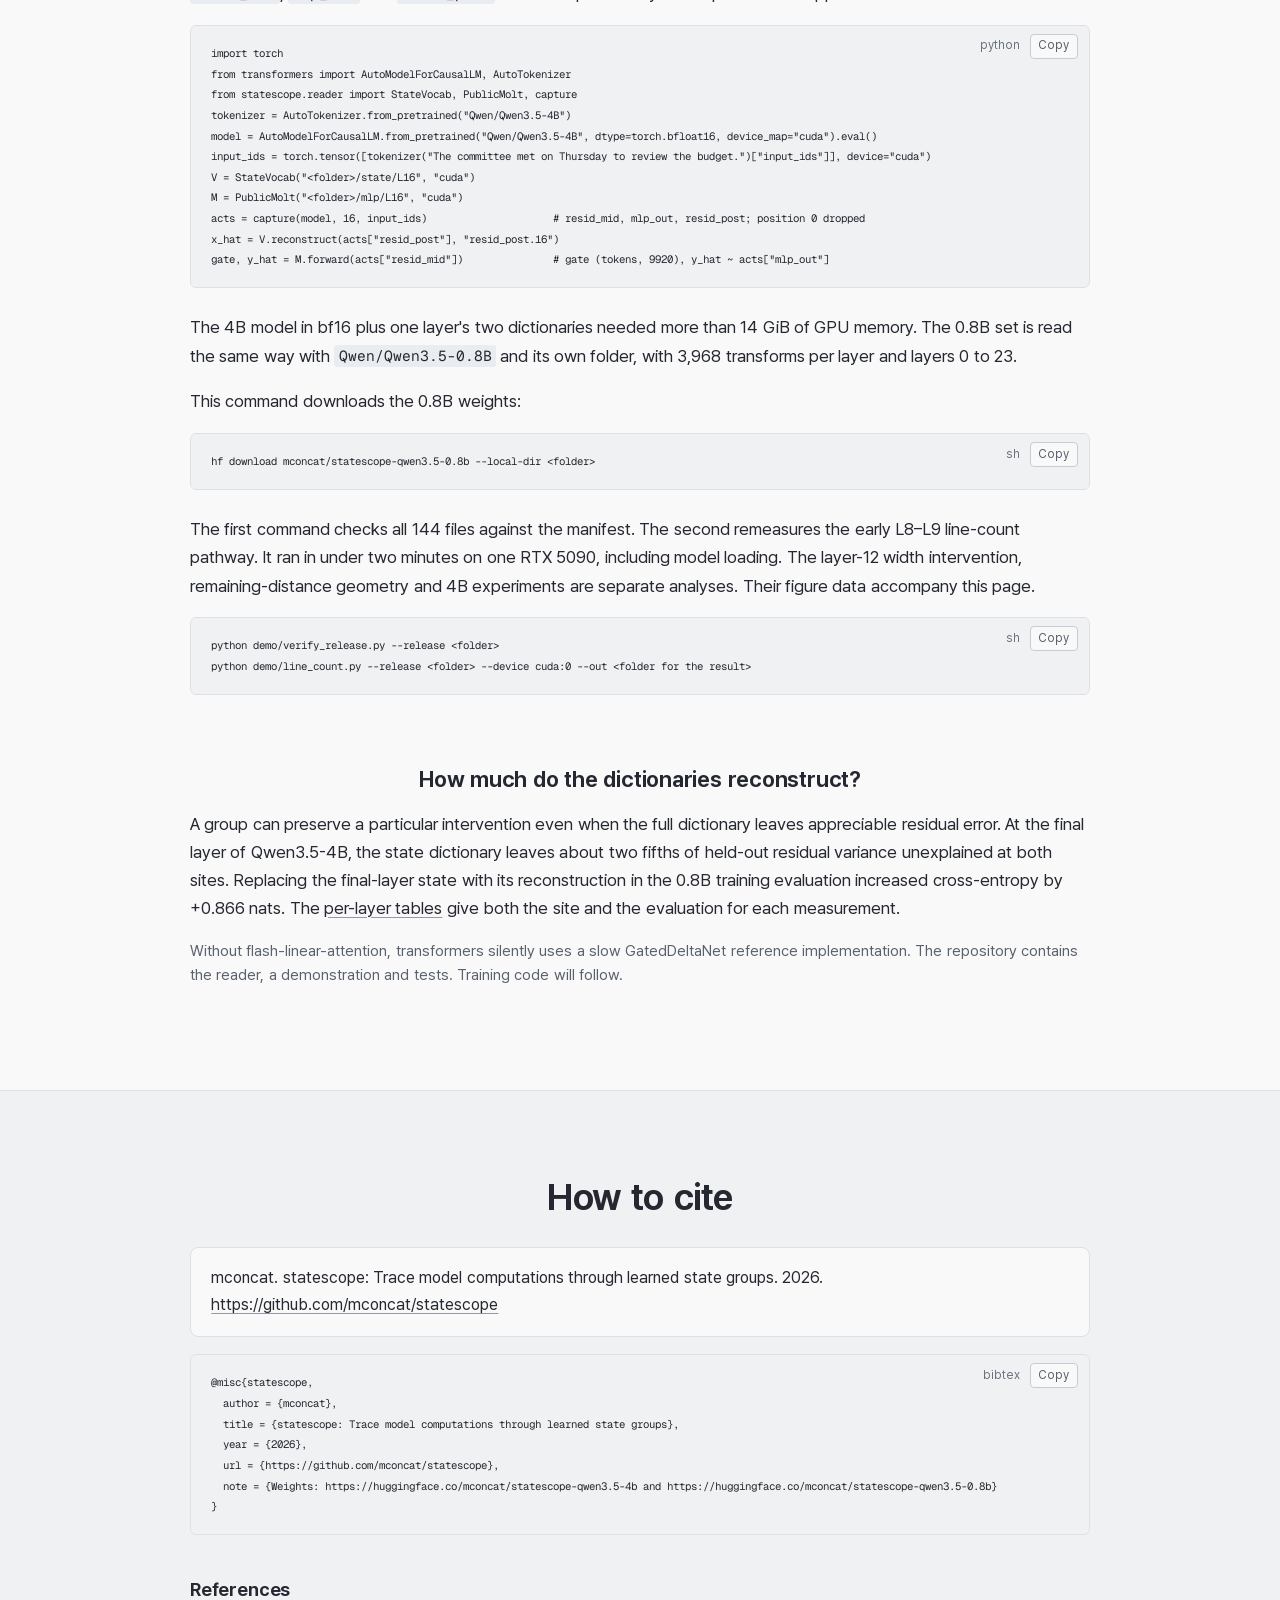
==== commit cbcd87b0: "Show the counting geometry and token activations in the article" ====
--- a/index.html
+++ b/index.html
@@ -85,141 +85,78 @@
     </div>
 
 
-    <h3 id="evidence"><a href="#evidence">Editing width memory shifts line-break preference earlier</a></h3>
-    <div class="split even causal">
-      <div>
-        <p>Would the model prefer to break a line earlier if its memory indicated a narrower document? We kept the text wrapped at 100 characters and shifted the layer-12 head’s memory read by the mean difference between widths 40 and 100. We measured the next-token margin at 31,564 word-final positions.</p>
-        <p>At count 50, the mean preference for a line break over a space reaches -2.4 logits, compared with -6.6 unchanged, -6.0 with permuted channels and +0.5 at a clean line end. The first crossing of -3 logits on the smoothed mean margin curve moves from about 87 to 40, while the permuted-channel control gives 86.</p>
-        <p>At that earlier position the margin crosses a threshold chosen for this analysis. The experiment measures next-token scores on fixed text. The <a href="#trace-table">trace table</a> gives the shares for each step.</p>
-      </div>
-      <figure class="needs-js" id="fig-causal" data-aria="Mean line-break preference across the line for the clean run, memory reads shifted to narrower widths, and a shift with permuted channels." data-line-clean="Clean run" data-line-40="Memory read shifted to width 40" data-line-60="Memory read shifted to width 60" data-line-perm="Width-40 shift with permuted channels" data-axis-x="Characters in the line" data-axis-y="Mean line-break margin in logits">
-        <ul class="keys" aria-hidden="true">
-          <li><svg width="26" height="12"><path d="M1 6H25" class="series s-n"/></svg>Clean run</li>
-          <li class="c-c"><svg width="26" height="12"><path d="M1 6H25" class="series s-unit"/></svg>Memory read shifted to width 40</li>
-          <li class="c-b"><svg width="26" height="12"><path d="M1 6H25" class="series s-unit"/></svg>Memory read shifted to width 60</li>
-          <li><svg width="26" height="12"><path d="M1 6H25" class="series s-r recorded"/></svg>Width-40 shift with permuted channels</li>
-        </ul>
-        <div class="plot" id="causal-plot"></div>
-        <div class="layer-readout" id="causal-readout" aria-live="polite"></div>
-        <figcaption><b>Figure 3.</b> We plot the mean margin by characters in the line for texts wrapped at 100 characters. For this experiment the margin is the single newline token’s logit minus the logsumexp for space-starting tokens that contain no line break. The curves show the clean run, shifts of the head’s memory read by the mean differences for widths 40 and 60, and the width-40 shift with permuted channels.</figcaption>
-      </figure>
-    </div>
-
-
-    <details class="fold" id="evidence-block">
-      <summary>Explore the counting pathway, token by token</summary>
-      <div class="fold-body">
-        <p class="guide">Follow the clock and memory write through the layers, then inspect the token-level gates and the margins of individual text pairs.</p>
-
-    <div class="story" id="story">
-      <div class="story-text">
-        <article class="story-step" data-stage="a" tabindex="0">
-          <h3 id="count"><a href="#count">The line start resets a clock</a></h3>
-          <p>The first token of each line starts a new counting signal in the character-clock head (layer 9, head 10). Its cumulative log decay falls by 0.027 to 0.033 per character. The count appears as a curve in state group 4885.</p>
-        </article>
-        <article class="story-step" data-stage="a" tabindex="0">
-          <h3 id="cut"><a href="#cut">Straight cuts select ranges of count</a></h3>
-          <p>Each transform reads the count curve along one direction and switches on when that reading crosses its threshold (Figure 5). The short-line transform (410) switches on at about 0.20 times the line width and off at 54 to 58 characters. The long-line transform (1749) switches on at 96 to 103 characters. Neither fires a fixed distance before the line end.</p>
-        </article>
-        <article class="story-step" data-stage="b" tabindex="0">
-          <h3 id="width"><a href="#width">Width supplies the missing distance</a></h3>
-          <p>The model must combine width with count to obtain the distance to the line end. Width already displaces the count curves into a sheet: per character, the displacement across widths is 0.19 to 0.25 as large as the movement along a line. A memory head (layer 12, head 13) reads width information from earlier lines. Layers 10 and 11 carry the sheet on.</p>
-        </article>
-        <article class="story-step" data-stage="c" tabindex="0">
-          <h3 id="write"><a href="#write">One write brings the line ends together</a></h3>
-          <p>The same memory head multiplies its width-dependent read by a gate that follows the count, then adds the result to the residual stream. Its share of this mixer’s count curve, using the same within-width projection, is 0.97. Before the mixer's write, tokens with equal count sit close together across widths: their spread is 0.15, against 0.71 at equal remaining characters. After the write, tokens with equal remaining characters sit close together: their spread is 0.04, against 0.78 at equal count. We infer that the product converts the count code into a code for the remaining characters.</p>
-        </article>
-        <article class="story-step" data-stage="d" tabindex="0">
-          <h3 id="line-end"><a href="#line-end">A straight cut now marks the line end</a></h3>
-          <p>The line-end reader in the layer-13 MLP (transform 2490) fires 2 to 8 characters before the end across all five widths, and its cut is the straight line drawn at <code>resid_mid.13</code> in Figure 4, within 0.7 characters of its measured switching points. Before the write, at <code>resid_mid.9</code>, no cut fires a fixed distance before the line end. Layer-12 transform 2069 fires 2 to 6 characters before the end, and layer-20 transform 130 fires at 9.9 to 11.0 remaining characters. Swapping the layer-12 or layer-13 reader has little effect on the final margin. The total shares for the layer-13 reader are 0.04, 0.02 and 0.03 across the three conditions. The layer-12 reader rounds to 0.00 in each.</p>
-          <p>Downstream, head 15 of the layer-21 mixer writes directly toward the line-break decision, with 0.97 of the reproducible variation in its margin-directed write explained by remaining character count across width/count cells. Its direct shares of the decision difference are 0.71, 0.76 and 0.81 in <code>count:60</code>, <code>count:100</code> and <code>width:100</code>, respectively.</p>
-        </article>
-      </div>
-      <figure id="fig-path" class="story-figure" data-aria="A mesh follows count and width through the model as the layer-12 mixer's write brings positions with equal remaining characters together." data-play="Play" data-pause="Pause" data-spread-count="Spread at equal count" data-spread-remaining="Spread at equal remaining characters" data-frame-holds="Share of shape inside frame" data-frame-shared="2 of 4 directions shared with previous group" data-write-inside="Layer-12 mixer write share inside frame" data-stage-a="The clock writes the count" data-stage-b="The sheet is carried onward" data-stage-c="Layer-12 mixer write combines width and count" data-stage-d="Straight cut near the line end" data-stage-e="Remaining characters stay together">
-        <div class="needs-js">
-          <div class="figure-head">
-            <div class="controls">
-              <div class="control"><button type="button" class="quiet play" id="path-play" aria-pressed="false">Play</button>
-                <span class="stepper"><button type="button" class="quiet" id="path-prev" aria-label="Previous">&#8249;</button><button type="button" class="quiet" id="path-next" aria-label="Next">&#8250;</button></span></div>
-              <div class="control"><span class="label" id="path-colour-label">Colour by</span><div class="seg" role="group" aria-labelledby="path-colour-label" id="path-colour"><button type="button" data-value="count" aria-pressed="true">Characters so far</button><button type="button" data-value="remaining" aria-pressed="false">Characters remaining</button></div></div>
+    <section id="story" aria-labelledby="geometry-heading">
+      <h3 id="geometry-heading"><a href="#geometry-heading">How the count curves fold at the memory write</a></h3>
+      <div class="story">
+        <div class="story-text">
+          <p>Each curve follows a different line width. The gold segments mark the last 10 characters. <span class="needs-js">Press Play to follow the gold ends as the layer-12 mixer writes, or step through the layers one at a time.</span></p>
+          <p class="needs-js">Switch from “Characters so far” to “Characters remaining” to see which positions across the different widths move together.</p>
+          <details class="fold">
+            <summary>Follow the path layer by layer</summary>
+            <article class="story-step" data-stage="a" tabindex="0">
+              <h3 id="count"><a href="#count">The line start resets a clock</a></h3>
+              <p>The first token of each line starts a new counting signal in the character-clock head (layer 9, head 10). Its cumulative log decay falls by 0.027 to 0.033 per character. The count appears as a curve in state group 4885.</p>
+            </article>
+            <article class="story-step" data-stage="a" tabindex="0">
+              <h3 id="cut"><a href="#cut">Straight cuts select ranges of count</a></h3>
+              <p>Each transform reads the count curve along one direction and switches on when that reading crosses its threshold (Figure 6). The short-line transform (410) switches on at about 0.20 times the line width and off at 54 to 58 characters. The long-line transform (1749) switches on at 96 to 103 characters. Neither fires a fixed distance before the line end.</p>
+            </article>
+            <article class="story-step" data-stage="b" tabindex="0">
+              <h3 id="width"><a href="#width">Width supplies the missing distance</a></h3>
+              <p>The model must combine width with count to obtain the distance to the line end. Width already displaces the count curves into a sheet: per character, the displacement across widths is 0.19 to 0.25 as large as the movement along a line. A memory head (layer 12, head 13) reads width information from earlier lines. Layers 10 and 11 carry the sheet on.</p>
+            </article>
+            <article class="story-step" data-stage="c" tabindex="0">
+              <h3 id="write"><a href="#write">One write brings the line ends together</a></h3>
+              <p>The same memory head multiplies its width-dependent read by a gate that follows the count, then adds the result to the residual stream. Its share of this mixer’s count curve, using the same within-width projection, is 0.97. Before the mixer's write, tokens with equal count sit close together across widths: their spread is 0.15, against 0.71 at equal remaining characters. After the write, tokens with equal remaining characters sit close together: their spread is 0.04, against 0.78 at equal count. We infer that the product converts the count code into a code for the remaining characters.</p>
+            </article>
+            <article class="story-step" data-stage="d" tabindex="0">
+              <h3 id="line-end"><a href="#line-end">A straight cut now marks the line end</a></h3>
+              <p>The line-end reader in the layer-13 MLP (transform 2490) fires 2 to 8 characters before the end across all five widths, and its cut is the straight line drawn at <code>resid_mid.13</code> in Figure 3, within 0.7 characters of its measured switching points. Before the write, at <code>resid_mid.9</code>, no cut fires a fixed distance before the line end. Layer-12 transform 2069 fires 2 to 6 characters before the end, and layer-20 transform 130 fires at 9.9 to 11.0 remaining characters. Swapping the layer-12 or layer-13 reader has little effect on the final margin. The total shares for the layer-13 reader are 0.04, 0.02 and 0.03 across the three conditions. The layer-12 reader rounds to 0.00 in each.</p>
+              <p>Downstream, head 15 of the layer-21 mixer writes directly toward the line-break decision, with 0.97 of the reproducible variation in its margin-directed write explained by remaining character count across width/count cells. Its direct shares of the decision difference are 0.71, 0.76 and 0.81 in <code>count:60</code>, <code>count:100</code> and <code>width:100</code>, respectively.</p>
+            </article>
+          </details>
+        </div>
+        <figure id="fig-path" class="story-figure" data-aria="A mesh follows count and width through the model as the layer-12 mixer's write brings positions with equal remaining characters together." data-play="Play" data-pause="Pause" data-spread-count="Spread at equal count" data-spread-remaining="Spread at equal remaining characters" data-frame-holds="Share of shape inside frame" data-frame-shared="2 of 4 directions shared with previous group" data-write-inside="Layer-12 mixer write share inside frame" data-stage-a="The clock writes the count" data-stage-b="The sheet is carried onward" data-stage-c="Layer-12 mixer write combines width and count" data-stage-d="Straight cut near the line end" data-stage-e="Remaining characters stay together">
+          <div class="needs-js">
+            <div class="figure-head">
+              <div class="controls">
+                <div class="control"><button type="button" class="quiet play" id="path-play" aria-pressed="false">Play</button>
+                  <span class="stepper"><button type="button" class="quiet" id="path-prev" aria-label="Previous">&#8249;</button><button type="button" class="quiet" id="path-next" aria-label="Next">&#8250;</button></span></div>
+                <div class="control"><span class="label" id="path-colour-label">Colour by</span><div class="seg" role="group" aria-labelledby="path-colour-label" id="path-colour"><button type="button" data-value="count" aria-pressed="true">Characters so far</button><button type="button" data-value="remaining" aria-pressed="false">Characters remaining</button></div></div>
+              </div>
             </div>
+            <div class="layer-readout" id="path-readout" aria-live="polite"></div>
+            <div class="plot" id="path-plot"></div>
+            <ul class="keys" aria-hidden="true">
+              <li><svg width="26" height="12"><path d="M2 6H24" class="mesh-end"/></svg>Last 10 characters of each line</li>
+              <li><svg width="26" height="12"><path d="M2 6H24" class="mesh-connector"/></svg>Equal count across widths</li>
+              <li><svg width="26" height="12"><path d="M2 6H24" class="level-line"/><circle cx="13" cy="6" r="4" class="level-pt"/></svg>Joined measured switching points</li>
+              <li><svg width="26" height="12"><path d="M2 1H24V11H2Z" class="level-side"/><path d="M2 11L24 1" class="level-line"/></svg>Straight cut with firing side shaded</li>
+              <li><svg width="26" height="12"><path d="M2 6H24" class="trail"/></svg>Line-end movement from the layer-12 mixer's write</li>
+              <li><svg width="26" height="14"><path d="M4 12H22V2H4Z" class="frame-patch"/><path d="M4 12H22" class="frame-axis"/><path d="M4 12V2" class="frame-axis"/></svg>Frame directions and the plane between them</li>
+            </ul>
           </div>
-          <div class="layer-readout" id="path-readout" aria-live="polite"></div>
-          <div class="plot" id="path-plot"></div>
-          <ul class="keys" aria-hidden="true">
-            <li><svg width="26" height="12"><path d="M2 6H24" class="mesh-end"/></svg>Last 10 characters of each line</li>
-            <li><svg width="26" height="12"><path d="M2 6H24" class="mesh-connector"/></svg>Equal count across widths</li>
-            <li><svg width="26" height="12"><path d="M2 6H24" class="level-line"/><circle cx="13" cy="6" r="4" class="level-pt"/></svg>Joined measured switching points</li>
-            <li><svg width="26" height="12"><path d="M2 1H24V11H2Z" class="level-side"/><path d="M2 11L24 1" class="level-line"/></svg>Straight cut with firing side shaded</li>
-            <li><svg width="26" height="12"><path d="M2 6H24" class="trail"/></svg>Line-end movement from the layer-12 mixer's write</li>
-            <li><svg width="26" height="14"><path d="M4 12H22V2H4Z" class="frame-patch"/><path d="M4 12H22" class="frame-axis"/><path d="M4 12V2" class="frame-axis"/></svg>Frame directions and the plane between them</li>
-          </ul>
-        </div>
-        <p class="sample-note nojs-only">The static strip shows five stops along the path.</p>
-        <div class="path-strip nojs-only">
-          <figure class="strip-stop"><svg viewBox="0 0 190 120" width="190" height="120"><path d="M10.2 79.6L20.4 59.1L23.8 49.3L25.6 45.6L25.6 44.2" class="mesh-connector"/><path d="M22.8 112.3L23.8 93.6L26.6 77.5L29.5 67.3L31.8 61.0" class="mesh-connector"/><path d="M47.6 108.5L37.8 101.1L34.3 89.0L34.8 78.2L35.2 71.8" class="mesh-connector"/><path d="M76.6 91.4L58.8 91.1L50.2 84.9L46.1 76.8L44.6 71.7" class="mesh-connector"/><path d="M81.6 76.0L69.0 74.8L60.9 69.6L57.7 66.4" class="mesh-connector"/><path d="M104.9 59.3L88.5 61.5L77.0 59.5L71.8 57.9" class="mesh-connector"/><path d="M105.5 47.4L91.6 47.8L85.2 47.4" class="mesh-connector"/><path d="M123.7 34.3L105.3 36.7L98.0 37.3" class="mesh-connector"/><path d="M116.0 26.8L108.0 28.4" class="mesh-connector"/><path d="M128.2 17.7L117.9 19.3" class="mesh-connector"/><path d="M6.0 60.8L8.7 69.5L10.2 79.6L12.1 90.3L13.9 99.4L16.2 105.0L19.3 109.2L22.8 112.3L27.1 113.5L31.9 113.7L37.0 113.4L42.2 111.0L47.6 108.5L53.2 105.8L58.4 102.0L64.2 98.6L70.3 95.1L76.6 91.4" class="path-line"/><path d="M47.6 108.5L50.3 106.9L53.2 105.8L55.8 103.7L58.4 102.0L61.3 100.3L64.2 98.6L67.5 97.2L70.3 95.1L73.5 93.8L76.6 91.4" class="mesh-end"/><path d="M14.8 47.5L18.9 52.1L20.4 59.1L21.0 68.2L21.6 76.5L21.8 83.1L22.4 89.0L23.8 93.6L25.4 98.0L27.8 99.3L30.8 101.4L34.1 101.4L37.8 101.1L41.7 100.1L45.8 98.6L50.2 96.1L54.7 94.0L58.8 91.1L63.7 88.5L68.0 85.5L72.5 82.5L77.2 79.2L81.6 76.0L86.2 73.0L91.0 69.5L94.7 65.8L99.9 62.9L104.9 59.3" class="path-line"/><path d="M81.6 76.0L83.6 73.7L86.2 73.0L88.0 70.7L91.0 69.5L92.9 67.7L94.7 65.8L97.2 64.5L99.9 62.9L101.9 61.2L104.9 59.3" class="mesh-end"/><path d="M16.9 41.1L21.2 45.0L23.8 49.3L25.4 55.8L26.0 61.9L26.5 67.3L26.6 73.1L26.6 77.5L27.2 81.4L28.1 84.9L30.0 87.6L32.1 88.0L34.3 89.0L37.2 88.9L39.9 88.6L43.1 87.3L46.7 86.7L50.2 84.9L53.8 83.1L57.4 81.3L61.3 79.5L64.9 76.9L69.0 74.8L73.0 72.2L76.6 69.7L80.0 66.4L84.4 64.1L88.5 61.5L91.8 58.6L95.3 55.6L98.7 53.0L102.5 50.1L105.5 47.4L108.7 44.5L111.7 42.1L115.8 39.2L119.1 36.9L123.7 34.3" class="path-line"/><path d="M105.5 47.4L107.2 46.4L108.7 44.5L110.9 43.6L111.7 42.1L114.0 40.7L115.8 39.2L117.1 38.3L119.1 36.9L120.7 35.3L123.7 34.3" class="mesh-end"/><path d="M18.3 40.4L22.4 42.9L25.6 45.6L28.2 50.2L29.3 54.7L29.5 59.5L29.8 63.3L29.5 67.3L30.0 70.9L30.4 73.8L31.9 76.3L32.7 77.5L34.8 78.2L36.4 78.6L39.0 78.6L40.9 78.2L43.9 78.2L46.1 76.8L49.1 76.0L52.0 74.3L55.3 73.1L57.8 71.0L60.9 69.6L64.3 67.8L67.5 65.4L70.4 63.3L73.4 61.2L77.0 59.5L80.2 57.2L82.9 54.7L86.4 52.8L89.1 50.4L91.6 47.8L94.8 45.6L97.7 43.5L99.8 40.9L103.2 39.1L105.3 36.7L106.9 34.5L109.8 32.4L112.1 30.6L114.6 28.6L116.0 26.8L118.8 24.5L120.1 22.9L123.0 21.2L125.4 19.4L128.2 17.7" class="path-line"/><path d="M116.0 26.8L117.7 25.6L118.8 24.5L119.3 23.7L120.1 22.9L121.1 21.8L123.0 21.2L123.5 20.1L125.4 19.4L126.7 18.8L128.2 17.7" class="mesh-end"/><path d="M16.7 39.3L22.4 41.5L25.6 44.2L29.1 47.3L30.5 50.6L31.5 53.4L31.4 57.4L31.8 61.0L31.6 63.6L32.0 66.5L33.1 68.5L34.2 69.7L35.2 71.8L36.7 72.6L38.4 72.2L40.4 72.6L42.5 72.0L44.6 71.7L47.3 70.7L49.7 69.1L52.2 69.4L54.7 67.8L57.7 66.4L60.1 65.0L62.8 62.8L66.0 61.5L68.9 59.2L71.8 57.9L73.9 55.4L77.4 53.5L79.0 51.3L82.1 49.6L85.2 47.4L88.8 45.9L90.5 43.8L92.9 41.4L95.9 39.3L98.0 37.3L99.7 35.6L103.3 33.4L105.1 31.5L107.5 29.7L108.0 28.4L111.3 25.7L112.7 24.5L115.1 22.9L116.4 21.0L117.9 19.3L119.4 17.7L120.8 16.3L122.2 15.2L124.0 13.6L125.6 12.3L126.7 11.2L127.0 10.0L130.0 8.1L131.0 7.4L132.9 6.0" class="path-line"/><path d="M125.6 12.3L125.3 11.8L126.7 11.2L127.2 10.4L127.0 10.0L127.6 9.5L130.0 8.1L129.8 8.9L131.0 7.4L132.4 7.4L132.9 6.0" class="mesh-end"/></svg><figcaption>The clock writes the count</figcaption></figure>
-          <figure class="strip-stop"><svg viewBox="0 0 190 120" width="190" height="120"><path d="M40.1 64.5L43.6 60.5L41.6 56.3L41.2 57.1L42.4 58.6" class="mesh-connector"/><path d="M43.2 53.6L41.3 57.1L41.0 58.9L42.6 60.1L43.8 60.6" class="mesh-connector"/><path d="M44.0 54.0L40.7 54.1L40.6 56.8L42.3 58.8L43.2 59.9" class="mesh-connector"/><path d="M67.8 82.6L48.0 66.3L44.7 62.3L45.4 62.1L46.0 62.4" class="mesh-connector"/><path d="M75.5 87.6L58.1 76.5L54.6 71.5L54.1 69.4" class="mesh-connector"/><path d="M118.4 89.2L83.4 86.8L70.6 80.1L67.0 76.4" class="mesh-connector"/><path d="M110.7 76.8L87.8 79.3L80.6 77.1" class="mesh-connector"/><path d="M126.6 41.5L100.7 63.5L89.1 67.7" class="mesh-connector"/><path d="M104.6 40.6L90.8 51.5" class="mesh-connector"/><path d="M103.6 26.3L90.7 37.2" class="mesh-connector"/><path d="M34.1 64.9L37.5 64.5L40.1 64.5L42.3 64.0L43.3 62.0L43.4 59.1L43.3 56.2L43.2 53.6L42.9 51.3L42.7 50.4L42.5 50.0L42.7 51.3L44.0 54.0L45.7 57.9L49.1 63.1L53.5 69.0L60.0 75.7L67.8 82.6" class="path-line"/><path d="M44.0 54.0L44.6 55.8L45.7 57.9L47.2 60.4L49.1 63.1L51.2 66.0L53.5 69.0L56.6 72.4L60.0 75.7L63.6 79.1L67.8 82.6" class="mesh-end"/><path d="M39.0 59.8L42.6 59.9L43.6 60.5L43.8 61.0L43.4 60.8L42.4 59.7L41.6 58.4L41.3 57.1L40.9 55.9L40.6 54.9L40.5 54.1L40.6 53.9L40.7 54.1L41.1 55.3L41.8 56.9L43.4 59.5L45.1 62.5L48.0 66.3L51.9 70.8L56.4 75.1L61.8 79.6L68.3 84.1L75.5 87.6L83.1 90.5L92.1 92.5L99.7 92.5L109.0 91.9L118.4 89.2" class="path-line"/><path d="M75.5 87.6L79.1 88.8L83.1 90.5L87.1 91.1L92.1 92.5L95.6 92.5L99.7 92.5L104.4 92.5L109.0 91.9L112.8 90.6L118.4 89.2" class="mesh-end"/><path d="M36.2 54.0L39.6 54.8L41.6 56.3L42.4 58.0L42.5 59.1L42.1 59.5L41.6 59.3L41.0 58.9L40.7 58.5L40.3 57.8L40.6 57.1L40.6 56.9L40.6 56.8L40.9 57.4L41.3 57.8L42.0 58.8L43.2 60.4L44.7 62.3L46.2 64.8L48.6 67.5L51.1 70.7L54.4 73.2L58.1 76.5L62.3 79.1L66.6 81.8L71.7 83.7L77.2 85.7L83.4 86.8L88.8 87.0L94.7 85.9L100.2 84.0L106.0 81.1L110.7 76.8L115.2 71.3L118.3 65.0L122.2 57.8L124.0 49.7L126.6 41.5" class="path-line"/><path d="M110.7 76.8L112.9 74.2L115.2 71.3L117.5 68.4L118.3 65.0L120.6 61.4L122.2 57.8L122.9 54.0L124.0 49.7L124.6 45.6L126.6 41.5" class="mesh-end"/><path d="M35.1 55.1L38.8 55.8L41.2 57.1L43.0 59.2L43.5 60.2L43.1 60.5L43.2 60.5L42.6 60.1L42.0 60.0L41.8 59.3L42.1 59.2L41.8 58.6L42.3 58.8L42.4 59.0L43.4 59.6L43.5 60.0L44.5 61.4L45.4 62.1L46.9 63.9L48.4 65.5L50.5 67.6L52.6 69.2L54.6 71.5L57.5 73.4L60.7 75.2L63.9 76.9L66.9 78.5L70.6 80.1L74.3 80.8L77.6 81.2L81.3 81.2L85.0 80.4L87.8 79.3L91.3 77.4L93.8 74.9L96.2 71.1L98.9 67.8L100.7 63.5L101.5 58.9L103.0 54.0L104.4 49.4L104.6 44.2L104.6 40.6L104.6 36.1L104.1 32.8L103.8 30.0L104.2 27.9L103.6 26.3" class="path-line"/><path d="M104.6 40.6L105.0 38.2L104.6 36.1L104.3 34.4L104.1 32.8L103.9 31.5L103.8 30.0L103.3 28.9L104.2 27.9L104.1 27.4L103.6 26.3" class="mesh-end"/><path d="M34.9 56.4L39.8 57.1L42.4 58.6L45.0 60.5L45.5 61.0L45.5 61.1L44.5 60.9L43.8 60.6L43.5 60.0L43.1 60.3L43.0 59.9L43.5 59.8L43.2 59.9L43.2 59.7L43.9 60.4L44.3 60.8L45.1 61.3L46.0 62.4L47.3 63.3L48.8 64.6L50.0 66.2L51.7 67.7L54.1 69.4L55.9 70.9L58.5 72.5L61.3 74.0L64.2 75.2L67.0 76.4L69.2 77.1L72.8 77.8L74.9 77.7L77.9 77.5L80.6 77.1L83.3 76.4L85.0 74.6L86.7 72.9L88.7 70.7L89.1 67.7L90.0 64.8L91.2 61.4L91.6 58.0L92.2 54.4L90.8 51.5L92.0 47.2L91.6 44.4L92.0 41.1L91.0 39.0L90.7 37.2L90.2 35.0L90.0 34.3L89.9 33.4L90.1 33.2L90.0 33.6L90.2 34.0L90.6 35.2L91.9 36.0L93.2 37.6L95.3 39.5" class="path-line"/><path d="M90.0 33.6L90.2 33.8L90.2 34.0L90.7 35.0L90.6 35.2L91.2 35.7L91.9 36.0L92.8 37.2L93.2 37.6L94.3 38.6L95.3 39.5" class="mesh-end"/></svg><figcaption>The sheet is carried onward</figcaption></figure>
-          <figure class="strip-stop"><svg viewBox="0 0 190 120" width="190" height="120"><path d="M47.3 59.3L46.3 52.0L44.1 51.8L43.2 53.2L41.9 53.1" class="mesh-connector"/><path d="M61.8 77.5L47.0 57.4L46.1 54.8L46.4 56.7L45.6 57.2" class="mesh-connector"/><path d="M92.7 82.8L49.9 63.0L46.9 53.0L47.9 55.5L46.9 57.9" class="mesh-connector"/><path d="M114.2 42.4L64.5 77.1L48.5 53.4L49.2 53.6L49.0 57.2" class="mesh-connector"/><path d="M100.4 81.6L52.5 62.3L49.6 53.5L51.0 54.5" class="mesh-connector"/><path d="M129.5 40.0L70.3 81.9L50.5 57.9L51.2 51.3" class="mesh-connector"/><path d="M106.6 85.7L56.1 69.8L50.6 50.2" class="mesh-connector"/><path d="M127.9 45.1L75.5 83.4L52.6 53.1" class="mesh-connector"/><path d="M102.3 81.9L60.6 62.3" class="mesh-connector"/><path d="M119.3 57.2L77.1 72.2" class="mesh-connector"/><path d="M40.2 52.8L44.2 55.5L47.3 59.3L50.2 63.6L52.3 67.3L54.6 70.5L57.8 74.2L61.8 77.5L66.3 80.5L72.0 83.0L78.6 84.7L85.3 84.4L92.7 82.8L99.3 78.8L104.5 72.3L109.4 63.8L112.4 53.4L114.2 42.4" class="path-line"/><path d="M92.7 82.8L95.5 80.9L99.3 78.8L102.1 75.7L104.5 72.3L107.2 68.3L109.4 63.8L111.2 58.7L112.4 53.4L113.9 48.3L114.2 42.4" class="mesh-end"/><path d="M41.1 49.0L44.8 50.2L46.3 52.0L47.3 53.9L47.8 55.5L47.4 56.2L46.7 56.9L47.0 57.4L47.1 58.1L47.3 58.7L47.9 59.8L48.9 61.2L49.9 63.0L51.7 65.5L53.7 68.1L56.7 70.9L60.2 74.2L64.5 77.1L70.3 80.6L76.9 82.9L83.9 84.0L92.1 83.9L100.4 81.6L108.7 77.7L116.9 71.3L121.9 62.3L126.9 52.2L129.5 40.0" class="path-line"/><path d="M100.4 81.6L104.3 79.5L108.7 77.7L112.4 74.2L116.9 71.3L119.2 67.3L121.9 62.3L124.9 57.8L126.9 52.2L127.5 46.6L129.5 40.0" class="mesh-end"/><path d="M38.3 48.7L41.8 50.3L44.1 51.8L45.8 53.5L46.4 54.7L46.4 55.0L46.4 55.0L46.1 54.8L46.2 54.5L46.1 54.2L46.6 53.8L46.9 53.3L46.9 53.0L47.3 53.0L47.5 52.7L47.8 52.8L48.2 53.1L48.5 53.4L48.7 54.2L49.6 55.7L50.0 57.5L51.0 59.3L52.5 62.3L54.5 65.3L57.0 69.1L60.3 72.9L64.8 77.7L70.3 81.9L76.2 85.6L83.5 87.9L90.8 89.1L99.0 88.6L106.6 85.7L113.4 80.8L118.5 73.5L123.7 65.1L125.7 54.9L127.9 45.1" class="path-line"/><path d="M106.6 85.7L110.1 83.6L113.4 80.8L117.0 78.2L118.5 73.5L121.8 69.6L123.7 65.1L124.3 60.1L125.7 54.9L126.3 49.9L127.9 45.1" class="mesh-end"/><path d="M37.6 50.3L41.2 51.8L43.2 53.2L45.3 55.2L46.2 56.2L46.0 56.4L46.4 56.7L46.4 56.7L46.3 56.7L46.5 56.4L47.1 56.4L47.2 56.0L47.9 55.5L47.9 55.2L48.8 55.0L48.7 54.4L49.1 54.4L49.2 53.6L49.6 53.6L49.6 53.3L49.9 53.3L49.8 53.1L49.6 53.5L49.7 53.9L50.1 54.2L50.1 55.3L50.0 56.3L50.5 57.9L51.0 59.8L51.6 61.7L52.4 64.2L54.2 66.9L56.1 69.8L58.8 72.6L61.7 75.8L66.0 78.3L70.6 81.2L75.5 83.4L80.6 84.7L86.2 85.3L92.8 86.2L97.8 84.3L102.3 81.9L107.0 78.4L110.2 73.5L113.9 68.3L116.7 63.3L119.3 57.2" class="path-line"/><path d="M102.3 81.9L105.3 80.4L107.0 78.4L109.0 76.1L110.2 73.5L112.0 71.3L113.9 68.3L114.6 65.5L116.7 63.3L118.2 60.9L119.3 57.2" class="mesh-end"/><path d="M35.7 49.2L39.8 50.9L41.9 53.1L44.3 55.0L45.6 56.2L45.9 56.8L45.8 57.0L45.6 57.2L45.7 57.3L45.8 57.8L46.1 57.6L46.8 57.7L46.9 57.9L47.2 57.5L47.8 57.8L48.2 57.4L48.8 57.2L49.0 57.2L49.6 56.4L50.1 56.0L50.4 55.7L50.7 55.1L51.0 54.5L51.1 53.8L51.1 53.2L51.3 52.2L51.4 51.7L51.2 51.3L50.6 51.0L51.3 50.6L50.5 49.9L50.8 50.2L50.6 50.2L51.2 50.5L51.5 51.4L51.4 51.6L52.4 52.5L52.6 53.1L54.2 54.6L55.3 55.9L57.4 57.9L59.0 60.1L60.6 62.3L63.8 64.7L66.8 67.3L70.7 69.3L73.1 71.1L77.1 72.2L81.5 73.6L85.2 73.8L89.1 73.4L93.8 72.7L96.9 71.7L99.7 69.3L101.9 66.5L104.6 64.4L106.1 60.5L108.7 57.7" class="path-line"/><path d="M96.9 71.7L98.1 70.2L99.7 69.3L100.7 67.6L101.9 66.5L102.6 65.0L104.6 64.4L105.2 62.6L106.1 60.5L107.3 59.5L108.7 57.7" class="mesh-end"/></svg><figcaption>Layer-12 mixer write combines width and count</figcaption></figure>
-          <figure class="strip-stop"><svg viewBox="0 0 190 120" width="190" height="120"><path d="M45.7 58.8L44.1 49.4L43.9 49.4L44.8 50.4L43.0 50.9" class="mesh-connector"/><path d="M58.7 76.6L44.5 56.4L45.4 54.1L47.0 55.4L45.9 56.2" class="mesh-connector"/><path d="M98.0 85.5L46.8 62.6L46.0 53.9L47.6 55.4L47.0 57.1" class="mesh-connector"/><path d="M136.1 40.4L60.6 76.6L46.5 55.2L48.7 54.1L48.7 56.7" class="mesh-connector"/><path d="M105.1 84.5L48.8 63.1L47.9 54.5L50.6 54.5" class="mesh-connector"/><path d="M148.1 37.3L64.8 81.2L47.3 58.7L49.9 52.0" class="mesh-connector"/><path d="M110.3 87.6L50.8 69.2L48.1 52.2" class="mesh-connector"/><path d="M147.5 40.7L69.2 81.5L49.0 55.7" class="mesh-connector"/><path d="M104.2 81.3L55.9 64.4" class="mesh-connector"/><path d="M133.6 53.2L72.6 73.3" class="mesh-connector"/><path d="M38.4 52.8L42.5 55.1L45.7 58.8L48.2 63.0L49.9 66.4L51.7 69.5L54.7 73.2L58.7 76.6L63.5 79.7L70.0 82.6L77.9 85.2L87.2 85.9L98.0 85.5L108.8 82.2L118.4 75.8L127.6 66.7L133.3 54.3L136.1 40.4" class="path-line"/><path d="M98.0 85.5L102.9 84.0L108.8 82.2L113.8 79.4L118.4 75.8L123.2 71.8L127.6 66.7L130.9 60.7L133.3 54.3L135.6 47.6L136.1 40.4" class="mesh-end"/><path d="M39.4 46.7L42.4 47.4L44.1 49.4L44.8 51.6L45.3 53.7L44.8 54.6L44.5 55.6L44.5 56.4L44.5 57.3L44.6 58.1L45.1 59.4L45.9 61.0L46.8 62.6L48.3 65.2L49.9 67.6L52.9 70.3L56.0 73.6L60.6 76.6L66.9 80.1L74.3 82.9L82.8 84.9L93.4 85.8L105.1 84.5L117.3 81.4L129.3 75.2L137.7 65.2L144.7 52.6L148.1 37.3" class="path-line"/><path d="M105.1 84.5L110.9 82.9L117.3 81.4L123.0 78.1L129.3 75.2L133.3 70.8L137.7 65.2L141.9 59.8L144.7 52.6L145.7 45.3L148.1 37.3" class="mesh-end"/><path d="M38.2 46.8L41.7 47.8L43.9 49.4L45.2 51.6L45.7 53.1L45.7 53.8L45.8 54.0L45.4 54.1L45.6 54.2L45.5 54.3L45.8 54.3L46.0 54.0L46.0 53.9L46.1 54.1L46.2 54.2L46.3 54.2L46.3 54.7L46.5 55.2L46.5 55.9L47.0 57.2L47.1 58.9L47.7 60.5L48.8 63.1L50.5 65.9L52.6 69.3L55.5 72.8L59.3 77.3L64.8 81.2L70.8 84.9L79.0 87.7L88.2 89.1L98.9 89.6L110.3 87.6L120.9 82.9L130.3 75.5L139.2 66.1L144.3 53.5L147.5 40.7" class="path-line"/><path d="M110.3 87.6L115.4 85.6L120.9 82.9L126.7 80.4L130.3 75.5L135.8 71.1L139.2 66.1L141.3 59.9L144.3 53.5L145.2 46.8L147.5 40.7" class="mesh-end"/><path d="M39.5 48.2L42.7 49.2L44.8 50.4L46.4 53.0L46.7 54.2L46.6 54.8L47.0 55.2L47.0 55.4L46.6 55.7L46.8 55.8L47.3 55.9L47.1 55.7L47.6 55.4L47.9 55.1L48.4 55.0L48.3 54.5L48.7 54.8L48.7 54.1L48.6 54.0L48.7 54.1L48.6 54.0L48.2 54.0L47.9 54.5L47.7 54.8L47.7 55.1L47.6 56.2L47.3 57.0L47.3 58.7L47.4 60.3L47.4 62.0L47.8 64.0L49.1 66.5L50.8 69.2L53.1 71.7L55.7 74.6L59.7 76.9L64.0 79.7L69.2 81.5L75.0 83.1L81.7 83.9L89.9 84.8L97.1 83.2L104.2 81.3L111.7 77.8L117.7 72.8L124.6 67.1L129.3 60.8L133.6 53.2" class="path-line"/><path d="M104.2 81.3L108.4 80.0L111.7 77.8L115.1 75.6L117.7 72.8L121.0 70.2L124.6 67.1L126.2 63.7L129.3 60.8L131.8 57.7L133.6 53.2" class="mesh-end"/><path d="M37.3 47.3L41.0 48.6L43.0 50.9L44.9 53.0L45.9 54.7L46.1 55.4L45.9 56.0L45.9 56.2L46.1 56.5L46.0 56.9L46.1 56.9L46.8 57.2L47.0 57.1L47.2 57.0L47.6 57.3L48.0 57.0L48.6 56.8L48.7 56.7L49.4 56.1L50.0 55.8L50.3 55.6L50.4 55.2L50.6 54.5L50.6 53.9L50.3 53.5L50.6 52.6L50.3 52.3L49.9 52.0L49.1 51.9L49.2 51.8L48.6 51.3L48.3 52.0L48.1 52.2L48.4 52.4L48.5 53.6L48.1 54.2L49.3 55.1L49.0 55.7L50.3 57.3L51.3 58.6L53.1 60.7L54.5 62.6L55.9 64.4L58.8 66.5L61.8 68.6L65.5 70.6L68.0 72.2L72.6 73.3L77.6 74.9L82.3 74.9L87.7 74.6L93.7 74.0L98.7 72.7L103.2 70.0L106.9 66.8L111.1 63.9L113.9 58.9L117.4 54.7" class="path-line"/><path d="M98.7 72.7L100.6 71.1L103.2 70.0L105.3 68.2L106.9 66.8L108.1 64.5L111.1 63.9L112.2 61.4L113.9 58.9L115.3 57.1L117.4 54.7" class="mesh-end"/></svg><figcaption>Straight cut near the line end</figcaption></figure>
-          <figure class="strip-stop"><svg viewBox="0 0 190 120" width="190" height="120"><path d="M45.9 58.2L43.8 49.5L43.6 49.4L44.6 50.3L42.9 50.9" class="mesh-connector"/><path d="M58.1 75.5L44.8 55.7L45.5 53.6L47.0 55.0L46.0 55.8" class="mesh-connector"/><path d="M96.4 86.6L47.2 61.5L46.0 53.3L47.6 54.8L47.1 56.6" class="mesh-connector"/><path d="M144.7 43.4L60.2 75.6L46.7 54.5L48.6 53.5L48.8 55.9" class="mesh-connector"/><path d="M104.2 86.0L49.3 62.1L48.0 53.9L50.6 54.1" class="mesh-connector"/><path d="M159.0 40.7L63.4 80.3L47.7 57.7L49.9 51.5" class="mesh-connector"/><path d="M106.7 89.6L50.7 67.9L48.3 51.6" class="mesh-connector"/><path d="M156.0 44.8L66.9 81.0L49.3 54.9" class="mesh-connector"/><path d="M100.7 83.5L55.7 63.6" class="mesh-connector"/><path d="M138.3 56.6L70.8 73.5" class="mesh-connector"/><path d="M38.2 52.4L42.5 54.7L45.9 58.2L48.4 62.2L50.1 65.4L51.7 68.5L54.5 72.0L58.1 75.5L62.6 78.9L68.7 82.3L76.3 85.3L85.5 86.5L96.4 86.6L108.4 83.8L120.1 77.7L132.0 68.7L140.4 56.5L144.7 43.4" class="path-line"/><path d="M96.4 86.6L101.9 85.5L108.4 83.8L114.3 81.1L120.1 77.7L126.2 73.8L132.0 68.7L137.1 62.8L140.4 56.5L143.9 50.2L144.7 43.4" class="mesh-end"/><path d="M38.7 46.6L42.0 47.5L43.8 49.5L44.9 51.4L45.4 53.3L45.0 54.2L44.6 55.0L44.8 55.7L44.9 56.4L45.0 57.2L45.5 58.5L46.3 60.0L47.2 61.5L48.7 64.0L50.1 66.5L53.0 69.2L55.8 72.6L60.2 75.6L66.1 79.6L73.1 82.9L81.4 85.3L92.0 86.8L104.2 86.0L117.5 83.3L132.0 77.3L143.6 67.4L154.0 55.1L159.0 40.7" class="path-line"/><path d="M104.2 86.0L110.3 84.7L117.5 83.3L124.4 80.1L132.0 77.3L137.4 73.0L143.6 67.4L149.4 62.2L154.0 55.1L155.9 48.2L159.0 40.7" class="mesh-end"/><path d="M37.4 46.8L41.2 47.9L43.6 49.4L45.2 51.5L45.7 52.7L45.8 53.4L45.7 53.6L45.5 53.6L45.6 53.8L45.5 53.7L45.8 53.7L46.0 53.5L46.0 53.3L46.2 53.5L46.3 53.6L46.4 53.7L46.4 53.9L46.7 54.5L46.8 55.2L47.4 56.4L47.4 58.0L48.1 59.5L49.3 62.1L50.8 64.7L52.6 68.0L55.1 71.7L58.6 76.3L63.4 80.3L68.8 84.4L76.3 87.8L84.8 90.0L95.1 91.1L106.7 89.6L118.7 85.4L130.6 78.3L142.5 69.0L150.5 56.7L156.0 44.8" class="path-line"/><path d="M106.7 89.6L112.6 87.9L118.7 85.4L125.3 83.1L130.6 78.3L137.4 74.1L142.5 69.0L146.2 63.0L150.5 56.7L152.8 50.4L156.0 44.8" class="mesh-end"/><path d="M38.9 48.1L42.4 49.1L44.6 50.3L46.4 52.9L46.8 54.0L46.7 54.4L47.0 54.8L47.0 55.0L46.6 55.2L46.9 55.3L47.4 55.4L47.2 55.1L47.6 54.8L47.9 54.6L48.5 54.6L48.3 54.1L48.6 54.3L48.6 53.5L48.6 53.5L48.7 53.6L48.7 53.3L48.2 53.4L48.0 53.9L47.9 54.2L47.9 54.6L47.8 55.3L47.5 56.1L47.7 57.7L47.7 59.4L47.8 60.9L48.3 62.7L49.3 65.0L50.7 67.9L52.6 70.4L54.9 73.1L58.4 75.8L62.1 78.8L66.9 81.0L72.0 83.0L78.3 84.5L85.8 86.0L93.0 85.0L100.7 83.5L109.0 80.6L116.6 75.8L125.3 70.2L132.2 64.1L138.3 56.6" class="path-line"/><path d="M100.7 83.5L105.1 82.5L109.0 80.6L113.3 78.5L116.6 75.8L120.8 73.4L125.3 70.2L127.9 67.0L132.2 64.1L135.4 61.1L138.3 56.6" class="mesh-end"/><path d="M36.6 47.2L40.6 48.7L42.9 50.9L45.0 53.0L46.0 54.4L46.3 55.1L46.0 55.5L46.0 55.8L46.2 55.9L46.2 56.3L46.2 56.2L47.0 56.7L47.1 56.6L47.3 56.3L47.7 56.6L48.3 56.4L48.6 56.3L48.8 55.9L49.5 55.4L50.1 55.3L50.3 55.1L50.3 54.9L50.6 54.1L50.6 53.5L50.2 53.1L50.6 52.2L50.1 52.0L49.9 51.5L49.1 51.6L49.3 51.3L48.6 50.9L48.5 51.4L48.3 51.6L48.5 52.0L48.8 53.0L48.4 53.4L49.7 54.3L49.3 54.9L50.6 56.6L51.5 57.9L53.1 59.9L54.4 61.7L55.7 63.6L58.3 65.6L60.9 68.2L64.2 70.3L66.5 72.2L70.8 73.5L75.3 75.7L80.0 75.7L85.2 76.0L91.4 75.8L96.7 74.6L102.0 72.5L106.5 69.5L111.9 66.7L116.0 61.8L120.7 58.0" class="path-line"/><path d="M96.7 74.6L99.1 73.3L102.0 72.5L104.6 70.6L106.5 69.5L108.3 67.2L111.9 66.7L113.7 64.2L116.0 61.8L117.9 60.0L120.7 58.0" class="mesh-end"/></svg><figcaption>Remaining characters stay together</figcaption></figure>
-        </div>
-        <figcaption><b>Figure 4.</b> Follow the gold ends of the curves as the layer-12 mixer writes. Thin connectors join positions with equal character counts across line widths. Switch to “Characters remaining” to see how positions at the same distance from a line end move together.
-          <details class="measurement"><summary>Projection, interpolation and clock measurements</summary>
-            <p>We use the first two of three common residual directions. The three capture 0.79 to 0.86 of each stop’s variation over count and width, and the two shown hold 0.89 of that variance. Spread at equal count or equal remaining distance is the across-width variance divided by the total variance of those cells in this view.</p>
-            <p>Of the 9 stops, 8 are measured states from <code>resid_mid.9</code> to <code>resid_post.13</code>. The state immediately before the layer-12 write is the measured state after it minus the stored mixer output. Movement between stops is interpolated. During the write each cell moves by a fraction of its stored update.</p>
-            <p>The corner arrows mark the two group-frame directions closest to the view. Successive groups carry 2 of 4 directions at cosines of 0.90 to 0.98. A straight cut is shown when it reproduces every measured switching point within 2 characters and adds no crossings. Other lines join measured switching points.</p>
-            <p>The clock head (layer 9, head 10) writes along the line-start key with strength 0.996. The linear fit of cumulative log decay against count has R² 1.000 at every width. Its within-width projection onto the whole mixer’s count curve gives a share of 0.97.</p>
-          </details></figcaption>
-      </figure>
-    </div>
-
-
-
-    <p class="lead read-intro">Figure 5 shows how the layer-9 transforms 410 and 1749 read the count curve along different directions and compare each reading with a threshold.</p>
-    <figure class="needs-js" id="fig-read" data-arrow="Read direction" data-aria-plane="The count curve lies in a plane, with an arrow showing the chosen transform’s read direction, shading showing its firing rate and a marker showing the chosen count." data-aria-lines="The chart shows the mean gate input and mean frame part by character count, with a horizontal threshold line and a marker at the chosen count." data-aria-rate="The chart shows the chosen transform’s firing rate by character count, with a marker at the chosen count." data-line-threshold="Threshold" data-axis-x="Characters in the line" data-count="Characters in the line" data-readout-gate="Mean gate input" data-readout-frame="Mean frame part" data-readout-threshold="Threshold" data-readout-rate="Firing rate">
-      <div class="figure-head">
-        <div class="controls">
-          <div class="control"><span class="label" id="read-transform-label">Transform</span><div class="seg" role="group" aria-labelledby="read-transform-label" id="read-transform"></div></div>
-          <div class="control"><span class="label" id="read-width-label">Wrapping width</span><div class="seg code" role="group" aria-labelledby="read-width-label" id="read-width"></div></div>
-          <div class="control"><label for="read-count">Characters in the line</label><input type="range" id="read-count" min="0" max="0" step="1" value="0"></div>
-        </div>
-      </div>
-      <div class="layer-readout" id="read-readout" aria-live="polite"></div>
-      <div class="read-grid">
-        <div class="panel">
-          <ul class="keys" aria-hidden="true">
-            <li><svg width="12" height="12"><circle cx="6" cy="6" r="4" class="curve-key"/></svg>Texts wrapped at 60 characters</li>
-            <li><svg width="12" height="12"><rect x="2" y="2" width="8" height="8" class="curve-key"/></svg>Texts wrapped at 100 characters</li>
-            <li><span class="ramp by-rate"></span>Firing rate</li>
-          </ul>
-          <div class="plot" id="read-plane"></div>
-        </div>
-        <div class="read-charts">
-          <div class="panel">
-            <h4>Gate input, frame part and threshold</h4>
-            <ul class="keys" aria-hidden="true">
-              <li><svg width="26" height="12"><path d="M1 6H25" class="series s-unit"/></svg>Mean gate input</li>
-              <li><svg width="26" height="12"><path d="M1 6H25" class="series s-r"/></svg>Mean frame part</li>
-              <li><svg width="26" height="12"><path d="M1 6H25" class="mean-line target"/></svg>Threshold</li>
-            </ul>
-            <div class="plot" id="read-lines"></div>
+          <p class="sample-note nojs-only">The static strip shows five stops along the path.</p>
+          <div class="path-strip nojs-only">
+            <figure class="strip-stop"><svg viewBox="0 0 190 120" width="190" height="120"><path d="M10.2 79.6L20.4 59.1L23.8 49.3L25.6 45.6L25.6 44.2" class="mesh-connector"/><path d="M22.8 112.3L23.8 93.6L26.6 77.5L29.5 67.3L31.8 61.0" class="mesh-connector"/><path d="M47.6 108.5L37.8 101.1L34.3 89.0L34.8 78.2L35.2 71.8" class="mesh-connector"/><path d="M76.6 91.4L58.8 91.1L50.2 84.9L46.1 76.8L44.6 71.7" class="mesh-connector"/><path d="M81.6 76.0L69.0 74.8L60.9 69.6L57.7 66.4" class="mesh-connector"/><path d="M104.9 59.3L88.5 61.5L77.0 59.5L71.8 57.9" class="mesh-connector"/><path d="M105.5 47.4L91.6 47.8L85.2 47.4" class="mesh-connector"/><path d="M123.7 34.3L105.3 36.7L98.0 37.3" class="mesh-connector"/><path d="M116.0 26.8L108.0 28.4" class="mesh-connector"/><path d="M128.2 17.7L117.9 19.3" class="mesh-connector"/><path d="M6.0 60.8L8.7 69.5L10.2 79.6L12.1 90.3L13.9 99.4L16.2 105.0L19.3 109.2L22.8 112.3L27.1 113.5L31.9 113.7L37.0 113.4L42.2 111.0L47.6 108.5L53.2 105.8L58.4 102.0L64.2 98.6L70.3 95.1L76.6 91.4" class="path-line"/><path d="M47.6 108.5L50.3 106.9L53.2 105.8L55.8 103.7L58.4 102.0L61.3 100.3L64.2 98.6L67.5 97.2L70.3 95.1L73.5 93.8L76.6 91.4" class="mesh-end"/><path d="M14.8 47.5L18.9 52.1L20.4 59.1L21.0 68.2L21.6 76.5L21.8 83.1L22.4 89.0L23.8 93.6L25.4 98.0L27.8 99.3L30.8 101.4L34.1 101.4L37.8 101.1L41.7 100.1L45.8 98.6L50.2 96.1L54.7 94.0L58.8 91.1L63.7 88.5L68.0 85.5L72.5 82.5L77.2 79.2L81.6 76.0L86.2 73.0L91.0 69.5L94.7 65.8L99.9 62.9L104.9 59.3" class="path-line"/><path d="M81.6 76.0L83.6 73.7L86.2 73.0L88.0 70.7L91.0 69.5L92.9 67.7L94.7 65.8L97.2 64.5L99.9 62.9L101.9 61.2L104.9 59.3" class="mesh-end"/><path d="M16.9 41.1L21.2 45.0L23.8 49.3L25.4 55.8L26.0 61.9L26.5 67.3L26.6 73.1L26.6 77.5L27.2 81.4L28.1 84.9L30.0 87.6L32.1 88.0L34.3 89.0L37.2 88.9L39.9 88.6L43.1 87.3L46.7 86.7L50.2 84.9L53.8 83.1L57.4 81.3L61.3 79.5L64.9 76.9L69.0 74.8L73.0 72.2L76.6 69.7L80.0 66.4L84.4 64.1L88.5 61.5L91.8 58.6L95.3 55.6L98.7 53.0L102.5 50.1L105.5 47.4L108.7 44.5L111.7 42.1L115.8 39.2L119.1 36.9L123.7 34.3" class="path-line"/><path d="M105.5 47.4L107.2 46.4L108.7 44.5L110.9 43.6L111.7 42.1L114.0 40.7L115.8 39.2L117.1 38.3L119.1 36.9L120.7 35.3L123.7 34.3" class="mesh-end"/><path d="M18.3 40.4L22.4 42.9L25.6 45.6L28.2 50.2L29.3 54.7L29.5 59.5L29.8 63.3L29.5 67.3L30.0 70.9L30.4 73.8L31.9 76.3L32.7 77.5L34.8 78.2L36.4 78.6L39.0 78.6L40.9 78.2L43.9 78.2L46.1 76.8L49.1 76.0L52.0 74.3L55.3 73.1L57.8 71.0L60.9 69.6L64.3 67.8L67.5 65.4L70.4 63.3L73.4 61.2L77.0 59.5L80.2 57.2L82.9 54.7L86.4 52.8L89.1 50.4L91.6 47.8L94.8 45.6L97.7 43.5L99.8 40.9L103.2 39.1L105.3 36.7L106.9 34.5L109.8 32.4L112.1 30.6L114.6 28.6L116.0 26.8L118.8 24.5L120.1 22.9L123.0 21.2L125.4 19.4L128.2 17.7" class="path-line"/><path d="M116.0 26.8L117.7 25.6L118.8 24.5L119.3 23.7L120.1 22.9L121.1 21.8L123.0 21.2L123.5 20.1L125.4 19.4L126.7 18.8L128.2 17.7" class="mesh-end"/><path d="M16.7 39.3L22.4 41.5L25.6 44.2L29.1 47.3L30.5 50.6L31.5 53.4L31.4 57.4L31.8 61.0L31.6 63.6L32.0 66.5L33.1 68.5L34.2 69.7L35.2 71.8L36.7 72.6L38.4 72.2L40.4 72.6L42.5 72.0L44.6 71.7L47.3 70.7L49.7 69.1L52.2 69.4L54.7 67.8L57.7 66.4L60.1 65.0L62.8 62.8L66.0 61.5L68.9 59.2L71.8 57.9L73.9 55.4L77.4 53.5L79.0 51.3L82.1 49.6L85.2 47.4L88.8 45.9L90.5 43.8L92.9 41.4L95.9 39.3L98.0 37.3L99.7 35.6L103.3 33.4L105.1 31.5L107.5 29.7L108.0 28.4L111.3 25.7L112.7 24.5L115.1 22.9L116.4 21.0L117.9 19.3L119.4 17.7L120.8 16.3L122.2 15.2L124.0 13.6L125.6 12.3L126.7 11.2L127.0 10.0L130.0 8.1L131.0 7.4L132.9 6.0" class="path-line"/><path d="M125.6 12.3L125.3 11.8L126.7 11.2L127.2 10.4L127.0 10.0L127.6 9.5L130.0 8.1L129.8 8.9L131.0 7.4L132.4 7.4L132.9 6.0" class="mesh-end"/></svg><figcaption>The clock writes the count</figcaption></figure>
+            <figure class="strip-stop"><svg viewBox="0 0 190 120" width="190" height="120"><path d="M40.1 64.5L43.6 60.5L41.6 56.3L41.2 57.1L42.4 58.6" class="mesh-connector"/><path d="M43.2 53.6L41.3 57.1L41.0 58.9L42.6 60.1L43.8 60.6" class="mesh-connector"/><path d="M44.0 54.0L40.7 54.1L40.6 56.8L42.3 58.8L43.2 59.9" class="mesh-connector"/><path d="M67.8 82.6L48.0 66.3L44.7 62.3L45.4 62.1L46.0 62.4" class="mesh-connector"/><path d="M75.5 87.6L58.1 76.5L54.6 71.5L54.1 69.4" class="mesh-connector"/><path d="M118.4 89.2L83.4 86.8L70.6 80.1L67.0 76.4" class="mesh-connector"/><path d="M110.7 76.8L87.8 79.3L80.6 77.1" class="mesh-connector"/><path d="M126.6 41.5L100.7 63.5L89.1 67.7" class="mesh-connector"/><path d="M104.6 40.6L90.8 51.5" class="mesh-connector"/><path d="M103.6 26.3L90.7 37.2" class="mesh-connector"/><path d="M34.1 64.9L37.5 64.5L40.1 64.5L42.3 64.0L43.3 62.0L43.4 59.1L43.3 56.2L43.2 53.6L42.9 51.3L42.7 50.4L42.5 50.0L42.7 51.3L44.0 54.0L45.7 57.9L49.1 63.1L53.5 69.0L60.0 75.7L67.8 82.6" class="path-line"/><path d="M44.0 54.0L44.6 55.8L45.7 57.9L47.2 60.4L49.1 63.1L51.2 66.0L53.5 69.0L56.6 72.4L60.0 75.7L63.6 79.1L67.8 82.6" class="mesh-end"/><path d="M39.0 59.8L42.6 59.9L43.6 60.5L43.8 61.0L43.4 60.8L42.4 59.7L41.6 58.4L41.3 57.1L40.9 55.9L40.6 54.9L40.5 54.1L40.6 53.9L40.7 54.1L41.1 55.3L41.8 56.9L43.4 59.5L45.1 62.5L48.0 66.3L51.9 70.8L56.4 75.1L61.8 79.6L68.3 84.1L75.5 87.6L83.1 90.5L92.1 92.5L99.7 92.5L109.0 91.9L118.4 89.2" class="path-line"/><path d="M75.5 87.6L79.1 88.8L83.1 90.5L87.1 91.1L92.1 92.5L95.6 92.5L99.7 92.5L104.4 92.5L109.0 91.9L112.8 90.6L118.4 89.2" class="mesh-end"/><path d="M36.2 54.0L39.6 54.8L41.6 56.3L42.4 58.0L42.5 59.1L42.1 59.5L41.6 59.3L41.0 58.9L40.7 58.5L40.3 57.8L40.6 57.1L40.6 56.9L40.6 56.8L40.9 57.4L41.3 57.8L42.0 58.8L43.2 60.4L44.7 62.3L46.2 64.8L48.6 67.5L51.1 70.7L54.4 73.2L58.1 76.5L62.3 79.1L66.6 81.8L71.7 83.7L77.2 85.7L83.4 86.8L88.8 87.0L94.7 85.9L100.2 84.0L106.0 81.1L110.7 76.8L115.2 71.3L118.3 65.0L122.2 57.8L124.0 49.7L126.6 41.5" class="path-line"/><path d="M110.7 76.8L112.9 74.2L115.2 71.3L117.5 68.4L118.3 65.0L120.6 61.4L122.2 57.8L122.9 54.0L124.0 49.7L124.6 45.6L126.6 41.5" class="mesh-end"/><path d="M35.1 55.1L38.8 55.8L41.2 57.1L43.0 59.2L43.5 60.2L43.1 60.5L43.2 60.5L42.6 60.1L42.0 60.0L41.8 59.3L42.1 59.2L41.8 58.6L42.3 58.8L42.4 59.0L43.4 59.6L43.5 60.0L44.5 61.4L45.4 62.1L46.9 63.9L48.4 65.5L50.5 67.6L52.6 69.2L54.6 71.5L57.5 73.4L60.7 75.2L63.9 76.9L66.9 78.5L70.6 80.1L74.3 80.8L77.6 81.2L81.3 81.2L85.0 80.4L87.8 79.3L91.3 77.4L93.8 74.9L96.2 71.1L98.9 67.8L100.7 63.5L101.5 58.9L103.0 54.0L104.4 49.4L104.6 44.2L104.6 40.6L104.6 36.1L104.1 32.8L103.8 30.0L104.2 27.9L103.6 26.3" class="path-line"/><path d="M104.6 40.6L105.0 38.2L104.6 36.1L104.3 34.4L104.1 32.8L103.9 31.5L103.8 30.0L103.3 28.9L104.2 27.9L104.1 27.4L103.6 26.3" class="mesh-end"/><path d="M34.9 56.4L39.8 57.1L42.4 58.6L45.0 60.5L45.5 61.0L45.5 61.1L44.5 60.9L43.8 60.6L43.5 60.0L43.1 60.3L43.0 59.9L43.5 59.8L43.2 59.9L43.2 59.7L43.9 60.4L44.3 60.8L45.1 61.3L46.0 62.4L47.3 63.3L48.8 64.6L50.0 66.2L51.7 67.7L54.1 69.4L55.9 70.9L58.5 72.5L61.3 74.0L64.2 75.2L67.0 76.4L69.2 77.1L72.8 77.8L74.9 77.7L77.9 77.5L80.6 77.1L83.3 76.4L85.0 74.6L86.7 72.9L88.7 70.7L89.1 67.7L90.0 64.8L91.2 61.4L91.6 58.0L92.2 54.4L90.8 51.5L92.0 47.2L91.6 44.4L92.0 41.1L91.0 39.0L90.7 37.2L90.2 35.0L90.0 34.3L89.9 33.4L90.1 33.2L90.0 33.6L90.2 34.0L90.6 35.2L91.9 36.0L93.2 37.6L95.3 39.5" class="path-line"/><path d="M90.0 33.6L90.2 33.8L90.2 34.0L90.7 35.0L90.6 35.2L91.2 35.7L91.9 36.0L92.8 37.2L93.2 37.6L94.3 38.6L95.3 39.5" class="mesh-end"/></svg><figcaption>The sheet is carried onward</figcaption></figure>
+            <figure class="strip-stop"><svg viewBox="0 0 190 120" width="190" height="120"><path d="M47.3 59.3L46.3 52.0L44.1 51.8L43.2 53.2L41.9 53.1" class="mesh-connector"/><path d="M61.8 77.5L47.0 57.4L46.1 54.8L46.4 56.7L45.6 57.2" class="mesh-connector"/><path d="M92.7 82.8L49.9 63.0L46.9 53.0L47.9 55.5L46.9 57.9" class="mesh-connector"/><path d="M114.2 42.4L64.5 77.1L48.5 53.4L49.2 53.6L49.0 57.2" class="mesh-connector"/><path d="M100.4 81.6L52.5 62.3L49.6 53.5L51.0 54.5" class="mesh-connector"/><path d="M129.5 40.0L70.3 81.9L50.5 57.9L51.2 51.3" class="mesh-connector"/><path d="M106.6 85.7L56.1 69.8L50.6 50.2" class="mesh-connector"/><path d="M127.9 45.1L75.5 83.4L52.6 53.1" class="mesh-connector"/><path d="M102.3 81.9L60.6 62.3" class="mesh-connector"/><path d="M119.3 57.2L77.1 72.2" class="mesh-connector"/><path d="M40.2 52.8L44.2 55.5L47.3 59.3L50.2 63.6L52.3 67.3L54.6 70.5L57.8 74.2L61.8 77.5L66.3 80.5L72.0 83.0L78.6 84.7L85.3 84.4L92.7 82.8L99.3 78.8L104.5 72.3L109.4 63.8L112.4 53.4L114.2 42.4" class="path-line"/><path d="M92.7 82.8L95.5 80.9L99.3 78.8L102.1 75.7L104.5 72.3L107.2 68.3L109.4 63.8L111.2 58.7L112.4 53.4L113.9 48.3L114.2 42.4" class="mesh-end"/><path d="M41.1 49.0L44.8 50.2L46.3 52.0L47.3 53.9L47.8 55.5L47.4 56.2L46.7 56.9L47.0 57.4L47.1 58.1L47.3 58.7L47.9 59.8L48.9 61.2L49.9 63.0L51.7 65.5L53.7 68.1L56.7 70.9L60.2 74.2L64.5 77.1L70.3 80.6L76.9 82.9L83.9 84.0L92.1 83.9L100.4 81.6L108.7 77.7L116.9 71.3L121.9 62.3L126.9 52.2L129.5 40.0" class="path-line"/><path d="M100.4 81.6L104.3 79.5L108.7 77.7L112.4 74.2L116.9 71.3L119.2 67.3L121.9 62.3L124.9 57.8L126.9 52.2L127.5 46.6L129.5 40.0" class="mesh-end"/><path d="M38.3 48.7L41.8 50.3L44.1 51.8L45.8 53.5L46.4 54.7L46.4 55.0L46.4 55.0L46.1 54.8L46.2 54.5L46.1 54.2L46.6 53.8L46.9 53.3L46.9 53.0L47.3 53.0L47.5 52.7L47.8 52.8L48.2 53.1L48.5 53.4L48.7 54.2L49.6 55.7L50.0 57.5L51.0 59.3L52.5 62.3L54.5 65.3L57.0 69.1L60.3 72.9L64.8 77.7L70.3 81.9L76.2 85.6L83.5 87.9L90.8 89.1L99.0 88.6L106.6 85.7L113.4 80.8L118.5 73.5L123.7 65.1L125.7 54.9L127.9 45.1" class="path-line"/><path d="M106.6 85.7L110.1 83.6L113.4 80.8L117.0 78.2L118.5 73.5L121.8 69.6L123.7 65.1L124.3 60.1L125.7 54.9L126.3 49.9L127.9 45.1" class="mesh-end"/><path d="M37.6 50.3L41.2 51.8L43.2 53.2L45.3 55.2L46.2 56.2L46.0 56.4L46.4 56.7L46.4 56.7L46.3 56.7L46.5 56.4L47.1 56.4L47.2 56.0L47.9 55.5L47.9 55.2L48.8 55.0L48.7 54.4L49.1 54.4L49.2 53.6L49.6 53.6L49.6 53.3L49.9 53.3L49.8 53.1L49.6 53.5L49.7 53.9L50.1 54.2L50.1 55.3L50.0 56.3L50.5 57.9L51.0 59.8L51.6 61.7L52.4 64.2L54.2 66.9L56.1 69.8L58.8 72.6L61.7 75.8L66.0 78.3L70.6 81.2L75.5 83.4L80.6 84.7L86.2 85.3L92.8 86.2L97.8 84.3L102.3 81.9L107.0 78.4L110.2 73.5L113.9 68.3L116.7 63.3L119.3 57.2" class="path-line"/><path d="M102.3 81.9L105.3 80.4L107.0 78.4L109.0 76.1L110.2 73.5L112.0 71.3L113.9 68.3L114.6 65.5L116.7 63.3L118.2 60.9L119.3 57.2" class="mesh-end"/><path d="M35.7 49.2L39.8 50.9L41.9 53.1L44.3 55.0L45.6 56.2L45.9 56.8L45.8 57.0L45.6 57.2L45.7 57.3L45.8 57.8L46.1 57.6L46.8 57.7L46.9 57.9L47.2 57.5L47.8 57.8L48.2 57.4L48.8 57.2L49.0 57.2L49.6 56.4L50.1 56.0L50.4 55.7L50.7 55.1L51.0 54.5L51.1 53.8L51.1 53.2L51.3 52.2L51.4 51.7L51.2 51.3L50.6 51.0L51.3 50.6L50.5 49.9L50.8 50.2L50.6 50.2L51.2 50.5L51.5 51.4L51.4 51.6L52.4 52.5L52.6 53.1L54.2 54.6L55.3 55.9L57.4 57.9L59.0 60.1L60.6 62.3L63.8 64.7L66.8 67.3L70.7 69.3L73.1 71.1L77.1 72.2L81.5 73.6L85.2 73.8L89.1 73.4L93.8 72.7L96.9 71.7L99.7 69.3L101.9 66.5L104.6 64.4L106.1 60.5L108.7 57.7" class="path-line"/><path d="M96.9 71.7L98.1 70.2L99.7 69.3L100.7 67.6L101.9 66.5L102.6 65.0L104.6 64.4L105.2 62.6L106.1 60.5L107.3 59.5L108.7 57.7" class="mesh-end"/></svg><figcaption>Layer-12 mixer write combines width and count</figcaption></figure>
+            <figure class="strip-stop"><svg viewBox="0 0 190 120" width="190" height="120"><path d="M45.7 58.8L44.1 49.4L43.9 49.4L44.8 50.4L43.0 50.9" class="mesh-connector"/><path d="M58.7 76.6L44.5 56.4L45.4 54.1L47.0 55.4L45.9 56.2" class="mesh-connector"/><path d="M98.0 85.5L46.8 62.6L46.0 53.9L47.6 55.4L47.0 57.1" class="mesh-connector"/><path d="M136.1 40.4L60.6 76.6L46.5 55.2L48.7 54.1L48.7 56.7" class="mesh-connector"/><path d="M105.1 84.5L48.8 63.1L47.9 54.5L50.6 54.5" class="mesh-connector"/><path d="M148.1 37.3L64.8 81.2L47.3 58.7L49.9 52.0" class="mesh-connector"/><path d="M110.3 87.6L50.8 69.2L48.1 52.2" class="mesh-connector"/><path d="M147.5 40.7L69.2 81.5L49.0 55.7" class="mesh-connector"/><path d="M104.2 81.3L55.9 64.4" class="mesh-connector"/><path d="M133.6 53.2L72.6 73.3" class="mesh-connector"/><path d="M38.4 52.8L42.5 55.1L45.7 58.8L48.2 63.0L49.9 66.4L51.7 69.5L54.7 73.2L58.7 76.6L63.5 79.7L70.0 82.6L77.9 85.2L87.2 85.9L98.0 85.5L108.8 82.2L118.4 75.8L127.6 66.7L133.3 54.3L136.1 40.4" class="path-line"/><path d="M98.0 85.5L102.9 84.0L108.8 82.2L113.8 79.4L118.4 75.8L123.2 71.8L127.6 66.7L130.9 60.7L133.3 54.3L135.6 47.6L136.1 40.4" class="mesh-end"/><path d="M39.4 46.7L42.4 47.4L44.1 49.4L44.8 51.6L45.3 53.7L44.8 54.6L44.5 55.6L44.5 56.4L44.5 57.3L44.6 58.1L45.1 59.4L45.9 61.0L46.8 62.6L48.3 65.2L49.9 67.6L52.9 70.3L56.0 73.6L60.6 76.6L66.9 80.1L74.3 82.9L82.8 84.9L93.4 85.8L105.1 84.5L117.3 81.4L129.3 75.2L137.7 65.2L144.7 52.6L148.1 37.3" class="path-line"/><path d="M105.1 84.5L110.9 82.9L117.3 81.4L123.0 78.1L129.3 75.2L133.3 70.8L137.7 65.2L141.9 59.8L144.7 52.6L145.7 45.3L148.1 37.3" class="mesh-end"/><path d="M38.2 46.8L41.7 47.8L43.9 49.4L45.2 51.6L45.7 53.1L45.7 53.8L45.8 54.0L45.4 54.1L45.6 54.2L45.5 54.3L45.8 54.3L46.0 54.0L46.0 53.9L46.1 54.1L46.2 54.2L46.3 54.2L46.3 54.7L46.5 55.2L46.5 55.9L47.0 57.2L47.1 58.9L47.7 60.5L48.8 63.1L50.5 65.9L52.6 69.3L55.5 72.8L59.3 77.3L64.8 81.2L70.8 84.9L79.0 87.7L88.2 89.1L98.9 89.6L110.3 87.6L120.9 82.9L130.3 75.5L139.2 66.1L144.3 53.5L147.5 40.7" class="path-line"/><path d="M110.3 87.6L115.4 85.6L120.9 82.9L126.7 80.4L130.3 75.5L135.8 71.1L139.2 66.1L141.3 59.9L144.3 53.5L145.2 46.8L147.5 40.7" class="mesh-end"/><path d="M39.5 48.2L42.7 49.2L44.8 50.4L46.4 53.0L46.7 54.2L46.6 54.8L47.0 55.2L47.0 55.4L46.6 55.7L46.8 55.8L47.3 55.9L47.1 55.7L47.6 55.4L47.9 55.1L48.4 55.0L48.3 54.5L48.7 54.8L48.7 54.1L48.6 54.0L48.7 54.1L48.6 54.0L48.2 54.0L47.9 54.5L47.7 54.8L47.7 55.1L47.6 56.2L47.3 57.0L47.3 58.7L47.4 60.3L47.4 62.0L47.8 64.0L49.1 66.5L50.8 69.2L53.1 71.7L55.7 74.6L59.7 76.9L64.0 79.7L69.2 81.5L75.0 83.1L81.7 83.9L89.9 84.8L97.1 83.2L104.2 81.3L111.7 77.8L117.7 72.8L124.6 67.1L129.3 60.8L133.6 53.2" class="path-line"/><path d="M104.2 81.3L108.4 80.0L111.7 77.8L115.1 75.6L117.7 72.8L121.0 70.2L124.6 67.1L126.2 63.7L129.3 60.8L131.8 57.7L133.6 53.2" class="mesh-end"/><path d="M37.3 47.3L41.0 48.6L43.0 50.9L44.9 53.0L45.9 54.7L46.1 55.4L45.9 56.0L45.9 56.2L46.1 56.5L46.0 56.9L46.1 56.9L46.8 57.2L47.0 57.1L47.2 57.0L47.6 57.3L48.0 57.0L48.6 56.8L48.7 56.7L49.4 56.1L50.0 55.8L50.3 55.6L50.4 55.2L50.6 54.5L50.6 53.9L50.3 53.5L50.6 52.6L50.3 52.3L49.9 52.0L49.1 51.9L49.2 51.8L48.6 51.3L48.3 52.0L48.1 52.2L48.4 52.4L48.5 53.6L48.1 54.2L49.3 55.1L49.0 55.7L50.3 57.3L51.3 58.6L53.1 60.7L54.5 62.6L55.9 64.4L58.8 66.5L61.8 68.6L65.5 70.6L68.0 72.2L72.6 73.3L77.6 74.9L82.3 74.9L87.7 74.6L93.7 74.0L98.7 72.7L103.2 70.0L106.9 66.8L111.1 63.9L113.9 58.9L117.4 54.7" class="path-line"/><path d="M98.7 72.7L100.6 71.1L103.2 70.0L105.3 68.2L106.9 66.8L108.1 64.5L111.1 63.9L112.2 61.4L113.9 58.9L115.3 57.1L117.4 54.7" class="mesh-end"/></svg><figcaption>Straight cut near the line end</figcaption></figure>
+            <figure class="strip-stop"><svg viewBox="0 0 190 120" width="190" height="120"><path d="M45.9 58.2L43.8 49.5L43.6 49.4L44.6 50.3L42.9 50.9" class="mesh-connector"/><path d="M58.1 75.5L44.8 55.7L45.5 53.6L47.0 55.0L46.0 55.8" class="mesh-connector"/><path d="M96.4 86.6L47.2 61.5L46.0 53.3L47.6 54.8L47.1 56.6" class="mesh-connector"/><path d="M144.7 43.4L60.2 75.6L46.7 54.5L48.6 53.5L48.8 55.9" class="mesh-connector"/><path d="M104.2 86.0L49.3 62.1L48.0 53.9L50.6 54.1" class="mesh-connector"/><path d="M159.0 40.7L63.4 80.3L47.7 57.7L49.9 51.5" class="mesh-connector"/><path d="M106.7 89.6L50.7 67.9L48.3 51.6" class="mesh-connector"/><path d="M156.0 44.8L66.9 81.0L49.3 54.9" class="mesh-connector"/><path d="M100.7 83.5L55.7 63.6" class="mesh-connector"/><path d="M138.3 56.6L70.8 73.5" class="mesh-connector"/><path d="M38.2 52.4L42.5 54.7L45.9 58.2L48.4 62.2L50.1 65.4L51.7 68.5L54.5 72.0L58.1 75.5L62.6 78.9L68.7 82.3L76.3 85.3L85.5 86.5L96.4 86.6L108.4 83.8L120.1 77.7L132.0 68.7L140.4 56.5L144.7 43.4" class="path-line"/><path d="M96.4 86.6L101.9 85.5L108.4 83.8L114.3 81.1L120.1 77.7L126.2 73.8L132.0 68.7L137.1 62.8L140.4 56.5L143.9 50.2L144.7 43.4" class="mesh-end"/><path d="M38.7 46.6L42.0 47.5L43.8 49.5L44.9 51.4L45.4 53.3L45.0 54.2L44.6 55.0L44.8 55.7L44.9 56.4L45.0 57.2L45.5 58.5L46.3 60.0L47.2 61.5L48.7 64.0L50.1 66.5L53.0 69.2L55.8 72.6L60.2 75.6L66.1 79.6L73.1 82.9L81.4 85.3L92.0 86.8L104.2 86.0L117.5 83.3L132.0 77.3L143.6 67.4L154.0 55.1L159.0 40.7" class="path-line"/><path d="M104.2 86.0L110.3 84.7L117.5 83.3L124.4 80.1L132.0 77.3L137.4 73.0L143.6 67.4L149.4 62.2L154.0 55.1L155.9 48.2L159.0 40.7" class="mesh-end"/><path d="M37.4 46.8L41.2 47.9L43.6 49.4L45.2 51.5L45.7 52.7L45.8 53.4L45.7 53.6L45.5 53.6L45.6 53.8L45.5 53.7L45.8 53.7L46.0 53.5L46.0 53.3L46.2 53.5L46.3 53.6L46.4 53.7L46.4 53.9L46.7 54.5L46.8 55.2L47.4 56.4L47.4 58.0L48.1 59.5L49.3 62.1L50.8 64.7L52.6 68.0L55.1 71.7L58.6 76.3L63.4 80.3L68.8 84.4L76.3 87.8L84.8 90.0L95.1 91.1L106.7 89.6L118.7 85.4L130.6 78.3L142.5 69.0L150.5 56.7L156.0 44.8" class="path-line"/><path d="M106.7 89.6L112.6 87.9L118.7 85.4L125.3 83.1L130.6 78.3L137.4 74.1L142.5 69.0L146.2 63.0L150.5 56.7L152.8 50.4L156.0 44.8" class="mesh-end"/><path d="M38.9 48.1L42.4 49.1L44.6 50.3L46.4 52.9L46.8 54.0L46.7 54.4L47.0 54.8L47.0 55.0L46.6 55.2L46.9 55.3L47.4 55.4L47.2 55.1L47.6 54.8L47.9 54.6L48.5 54.6L48.3 54.1L48.6 54.3L48.6 53.5L48.6 53.5L48.7 53.6L48.7 53.3L48.2 53.4L48.0 53.9L47.9 54.2L47.9 54.6L47.8 55.3L47.5 56.1L47.7 57.7L47.7 59.4L47.8 60.9L48.3 62.7L49.3 65.0L50.7 67.9L52.6 70.4L54.9 73.1L58.4 75.8L62.1 78.8L66.9 81.0L72.0 83.0L78.3 84.5L85.8 86.0L93.0 85.0L100.7 83.5L109.0 80.6L116.6 75.8L125.3 70.2L132.2 64.1L138.3 56.6" class="path-line"/><path d="M100.7 83.5L105.1 82.5L109.0 80.6L113.3 78.5L116.6 75.8L120.8 73.4L125.3 70.2L127.9 67.0L132.2 64.1L135.4 61.1L138.3 56.6" class="mesh-end"/><path d="M36.6 47.2L40.6 48.7L42.9 50.9L45.0 53.0L46.0 54.4L46.3 55.1L46.0 55.5L46.0 55.8L46.2 55.9L46.2 56.3L46.2 56.2L47.0 56.7L47.1 56.6L47.3 56.3L47.7 56.6L48.3 56.4L48.6 56.3L48.8 55.9L49.5 55.4L50.1 55.3L50.3 55.1L50.3 54.9L50.6 54.1L50.6 53.5L50.2 53.1L50.6 52.2L50.1 52.0L49.9 51.5L49.1 51.6L49.3 51.3L48.6 50.9L48.5 51.4L48.3 51.6L48.5 52.0L48.8 53.0L48.4 53.4L49.7 54.3L49.3 54.9L50.6 56.6L51.5 57.9L53.1 59.9L54.4 61.7L55.7 63.6L58.3 65.6L60.9 68.2L64.2 70.3L66.5 72.2L70.8 73.5L75.3 75.7L80.0 75.7L85.2 76.0L91.4 75.8L96.7 74.6L102.0 72.5L106.5 69.5L111.9 66.7L116.0 61.8L120.7 58.0" class="path-line"/><path d="M96.7 74.6L99.1 73.3L102.0 72.5L104.6 70.6L106.5 69.5L108.3 67.2L111.9 66.7L113.7 64.2L116.0 61.8L117.9 60.0L120.7 58.0" class="mesh-end"/></svg><figcaption>Remaining characters stay together</figcaption></figure>
           </div>
-          <div class="panel">
-            <h4>Firing rate by count</h4>
-            <div class="plot" id="read-rate"></div>
-          </div>
-        </div>
-      </div>
-      <figcaption><b>Figure 5.</b> The arrow shows the chosen transform’s read direction, and the shading shows its firing rate at each count.
-The three lines show the mean gate input, the mean frame part and the threshold for the chosen transform and wrapping width.
-The chart below shows the firing rate at each count.
-The R² values for how the mean frame part follows the mean gate input at wrapping widths of 60 and 100 are 0.973 and 0.982 for transform 410, and 0.958 and 0.981 for transform 1749.
-These are means by count, and individual tokens scatter around them.
-The frame part gives most, but not all, of the movement of the gate input; the rest comes from other parts of the residual stream.</figcaption>
-    </figure>
-
-
-        <p>In Figure 6, layer-8 transform 189 fires on 1.000 of first tokens, 0.001 of line-break tokens and 0.010 of other tokens. Layer-9 transform 410 fires on 0.84 to 0.89 of tokens at counts of 20 to 49 characters, falling to 0.03 at 70 to 79 characters. Transform 1749 fires on 0.00 of tokens below 70 characters and 0.60 at 90 to 99 characters.</p>
+          <figcaption><b>Figure 3.</b> Thin connectors join positions with equal character counts across widths. After the write, the line ends lie closer together. The animation interpolates between stops in a common projection.
+            <details class="measurement"><summary>Projection, interpolation and clock measurements</summary>
+              <p>We use the first two of three common residual directions. The three capture 0.79 to 0.86 of each stop’s variation over count and width, and the two shown hold 0.89 of that variance. Spread at equal count or equal remaining distance is the across-width variance divided by the total variance of those cells in this view.</p>
+              <p>Of the 9 stops, 8 are measured states from <code>resid_mid.9</code> to <code>resid_post.13</code>. The state immediately before the layer-12 write is the measured state after it minus the stored mixer output. Movement between stops is interpolated. During the write each cell moves by a fraction of its stored update.</p>
+              <p>The corner arrows mark the two group-frame directions closest to the view. Successive groups carry 2 of 4 directions at cosines of 0.90 to 0.98. A straight cut is shown when it reproduces every measured switching point within 2 characters and adds no crossings. Other lines join measured switching points.</p>
+              <p>The clock head (layer 9, head 10) writes along the line-start key with strength 0.996. The linear fit of cumulative log decay against count has R² 1.000 at every width. Its within-width projection onto the whole mixer’s count curve gives a share of 0.97.</p>
+            </details></figcaption>
+        </figure>
+      </div>
+    </section>
+
+
+    <h3>Where the transforms fire in a wrapped text</h3>
 <figure class="teaser band tint" id="fig-lead">
   <div class="wrap">
   <ul class="keys" aria-hidden="true">
@@ -270,8 +207,81 @@
     <p class="axis-title">Characters already in the line. Bars: fraction of tokens at which the transform is on.</p>
   </div>
   </div>
-  <figcaption><b>Figure 6.</b> The last 7 lines of a text wrapped at 100 characters, with one mark per token. L8 transform 189 is on at the first token of each line. L9 transform 410 is on while the line is short, and L9 transform 1749 turns on near the end of the line. <span class="fine">The dashed rule is the wrapping width, and the number after each line is the number of characters the line holds. The bars below use the same horizontal scale. They give the fraction of tokens at which each L9 transform is on, by the number of characters already in the line, over the clean texts of the two count cells. Lines longer than 60 characters occur only in the texts wrapped at 100. The text is item 47 of the cell <code>count:100</code>, chosen by hand as a readable example; it is a re-wrapped excerpt from <code>HuggingFaceFW/fineweb-edu</code>, licensed under ODC-By 1.0.</span></figcaption>
+  <figcaption><b>Figure 4.</b> The last 7 lines of a text wrapped at 100 characters, with one mark per token. L8 transform 189 is on at the first token of each line. L9 transform 410 is on while the line is short, and L9 transform 1749 turns on near the end of the line. <span class="fine">The dashed rule is the wrapping width, and the number after each line is the number of characters the line holds. The bars below use the same horizontal scale. They give the fraction of tokens at which each L9 transform is on, by the number of characters already in the line, over the clean texts of the two count cells. Lines longer than 60 characters occur only in the texts wrapped at 100. The text is item 47 of the cell <code>count:100</code>, chosen by hand as a readable example; it is a re-wrapped excerpt from <code>HuggingFaceFW/fineweb-edu</code>, licensed under ODC-By 1.0.</span></figcaption>
 </figure>
+
+
+    <h3 id="evidence"><a href="#evidence">Editing width memory shifts line-break preference earlier</a></h3>
+    <div class="split even causal">
+      <div>
+        <p>Would the model prefer to break a line earlier if its memory indicated a narrower document? We kept the text wrapped at 100 characters and shifted the layer-12 head’s memory read by the mean difference between widths 40 and 100. We measured the next-token margin at 31,564 word-final positions.</p>
+        <p>At count 50, the mean preference for a line break over a space reaches -2.4 logits, compared with -6.6 unchanged, -6.0 with permuted channels and +0.5 at a clean line end. The first crossing of -3 logits on the smoothed mean margin curve moves from about 87 to 40, while the permuted-channel control gives 86.</p>
+        <p>At that earlier position the margin crosses a threshold chosen for this analysis. The experiment measures next-token scores on fixed text. The <a href="#trace-table">trace table</a> gives the shares for each step.</p>
+      </div>
+      <figure class="needs-js" id="fig-causal" data-aria="Mean line-break preference across the line for the clean run, memory reads shifted to narrower widths, and a shift with permuted channels." data-line-clean="Clean run" data-line-40="Memory read shifted to width 40" data-line-60="Memory read shifted to width 60" data-line-perm="Width-40 shift with permuted channels" data-axis-x="Characters in the line" data-axis-y="Mean line-break margin in logits">
+        <ul class="keys" aria-hidden="true">
+          <li><svg width="26" height="12"><path d="M1 6H25" class="series s-n"/></svg>Clean run</li>
+          <li class="c-c"><svg width="26" height="12"><path d="M1 6H25" class="series s-unit"/></svg>Memory read shifted to width 40</li>
+          <li class="c-b"><svg width="26" height="12"><path d="M1 6H25" class="series s-unit"/></svg>Memory read shifted to width 60</li>
+          <li><svg width="26" height="12"><path d="M1 6H25" class="series s-r recorded"/></svg>Width-40 shift with permuted channels</li>
+        </ul>
+        <div class="plot" id="causal-plot"></div>
+        <div class="layer-readout" id="causal-readout" aria-live="polite"></div>
+        <figcaption><b>Figure 5.</b> We plot the mean margin by characters in the line for texts wrapped at 100 characters. For this experiment the margin is the single newline token’s logit minus the logsumexp for space-starting tokens that contain no line break. The curves show the clean run, shifts of the head’s memory read by the mean differences for widths 40 and 60, and the width-40 shift with permuted channels.</figcaption>
+      </figure>
+    </div>
+
+
+    <details class="fold" id="evidence-block">
+      <summary>Inspect the counting measurements and controls</summary>
+      <div class="fold-body">
+        <p class="guide">Inspect the gate thresholds, compare the shares along the trace and check the margins of individual text pairs.</p>
+
+    <p class="lead read-intro">Figure 6 shows how the layer-9 transforms 410 and 1749 read the count curve along different directions and compare each reading with a threshold.</p>
+    <figure class="needs-js" id="fig-read" data-arrow="Read direction" data-aria-plane="The count curve lies in a plane, with an arrow showing the chosen transform’s read direction, shading showing its firing rate and a marker showing the chosen count." data-aria-lines="The chart shows the mean gate input and mean frame part by character count, with a horizontal threshold line and a marker at the chosen count." data-aria-rate="The chart shows the chosen transform’s firing rate by character count, with a marker at the chosen count." data-line-threshold="Threshold" data-axis-x="Characters in the line" data-count="Characters in the line" data-readout-gate="Mean gate input" data-readout-frame="Mean frame part" data-readout-threshold="Threshold" data-readout-rate="Firing rate">
+      <div class="figure-head">
+        <div class="controls">
+          <div class="control"><span class="label" id="read-transform-label">Transform</span><div class="seg" role="group" aria-labelledby="read-transform-label" id="read-transform"></div></div>
+          <div class="control"><span class="label" id="read-width-label">Wrapping width</span><div class="seg code" role="group" aria-labelledby="read-width-label" id="read-width"></div></div>
+          <div class="control"><label for="read-count">Characters in the line</label><input type="range" id="read-count" min="0" max="0" step="1" value="0"></div>
+        </div>
+      </div>
+      <div class="layer-readout" id="read-readout" aria-live="polite"></div>
+      <div class="read-grid">
+        <div class="panel">
+          <ul class="keys" aria-hidden="true">
+            <li><svg width="12" height="12"><circle cx="6" cy="6" r="4" class="curve-key"/></svg>Texts wrapped at 60 characters</li>
+            <li><svg width="12" height="12"><rect x="2" y="2" width="8" height="8" class="curve-key"/></svg>Texts wrapped at 100 characters</li>
+            <li><span class="ramp by-rate"></span>Firing rate</li>
+          </ul>
+          <div class="plot" id="read-plane"></div>
+        </div>
+        <div class="read-charts">
+          <div class="panel">
+            <h4>Gate input, frame part and threshold</h4>
+            <ul class="keys" aria-hidden="true">
+              <li><svg width="26" height="12"><path d="M1 6H25" class="series s-unit"/></svg>Mean gate input</li>
+              <li><svg width="26" height="12"><path d="M1 6H25" class="series s-r"/></svg>Mean frame part</li>
+              <li><svg width="26" height="12"><path d="M1 6H25" class="mean-line target"/></svg>Threshold</li>
+            </ul>
+            <div class="plot" id="read-lines"></div>
+          </div>
+          <div class="panel">
+            <h4>Firing rate by count</h4>
+            <div class="plot" id="read-rate"></div>
+          </div>
+        </div>
+      </div>
+      <figcaption><b>Figure 6.</b> The arrow shows the chosen transform’s read direction, and the shading shows its firing rate at each count.
+The three lines show the mean gate input, the mean frame part and the threshold for the chosen transform and wrapping width.
+The chart below shows the firing rate at each count.
+The R² values for how the mean frame part follows the mean gate input at wrapping widths of 60 and 100 are 0.973 and 0.982 for transform 410, and 0.958 and 0.981 for transform 1749.
+These are means by count, and individual tokens scatter around them.
+The frame part gives most, but not all, of the movement of the gate input; the rest comes from other parts of the residual stream.</figcaption>
+    </figure>
+
+
+        <p>In Figure 4, layer-8 transform 189 fires on 1.000 of first tokens, 0.001 of line-break tokens and 0.010 of other tokens. Layer-9 transform 410 fires on 0.84 to 0.89 of tokens at counts of 20 to 49 characters, falling to 0.03 at 70 to 79 characters. Transform 1749 fires on 0.00 of tokens below 70 characters and 0.60 at 90 to 99 characters.</p>
 
 
     <h3 id="trace-table"><a href="#trace-table">Shares along the trace</a></h3>
@@ -426,7 +436,7 @@
         <div class="tscroll" id="corrupt-box" tabindex="0" role="region" aria-label="Corrupt text of the selected item"></div>
       </div>
     </div>
-      <figcaption><b>Figure 8.</b> The two texts of one item. Both end on the same words; the outlined token is the last one, where the margin is read. On the clean text, the marks are those of Figure 6: the script recorded the three gates on the clean texts only. The number after each line is the number of characters it holds, and a token before the first line break of a text has no known count. Texts: re-wrapped excerpts from <code>HuggingFaceFW/fineweb-edu</code>, licensed under ODC-By 1.0.</figcaption>
+      <figcaption><b>Figure 8.</b> The two texts of one item. Both end on the same words; the outlined token is the last one, where the margin is read. On the clean text, the marks are those of Figure 4: the script recorded the three gates on the clean texts only. The number after each line is the number of characters it holds, and a token before the first line break of a text has no known count. Texts: re-wrapped excerpts from <code>HuggingFaceFW/fineweb-edu</code>, licensed under ODC-By 1.0.</figcaption>
     </figure>
 
     <h3 id="by-item"><a href="#by-item">One swap, item by item</a></h3>
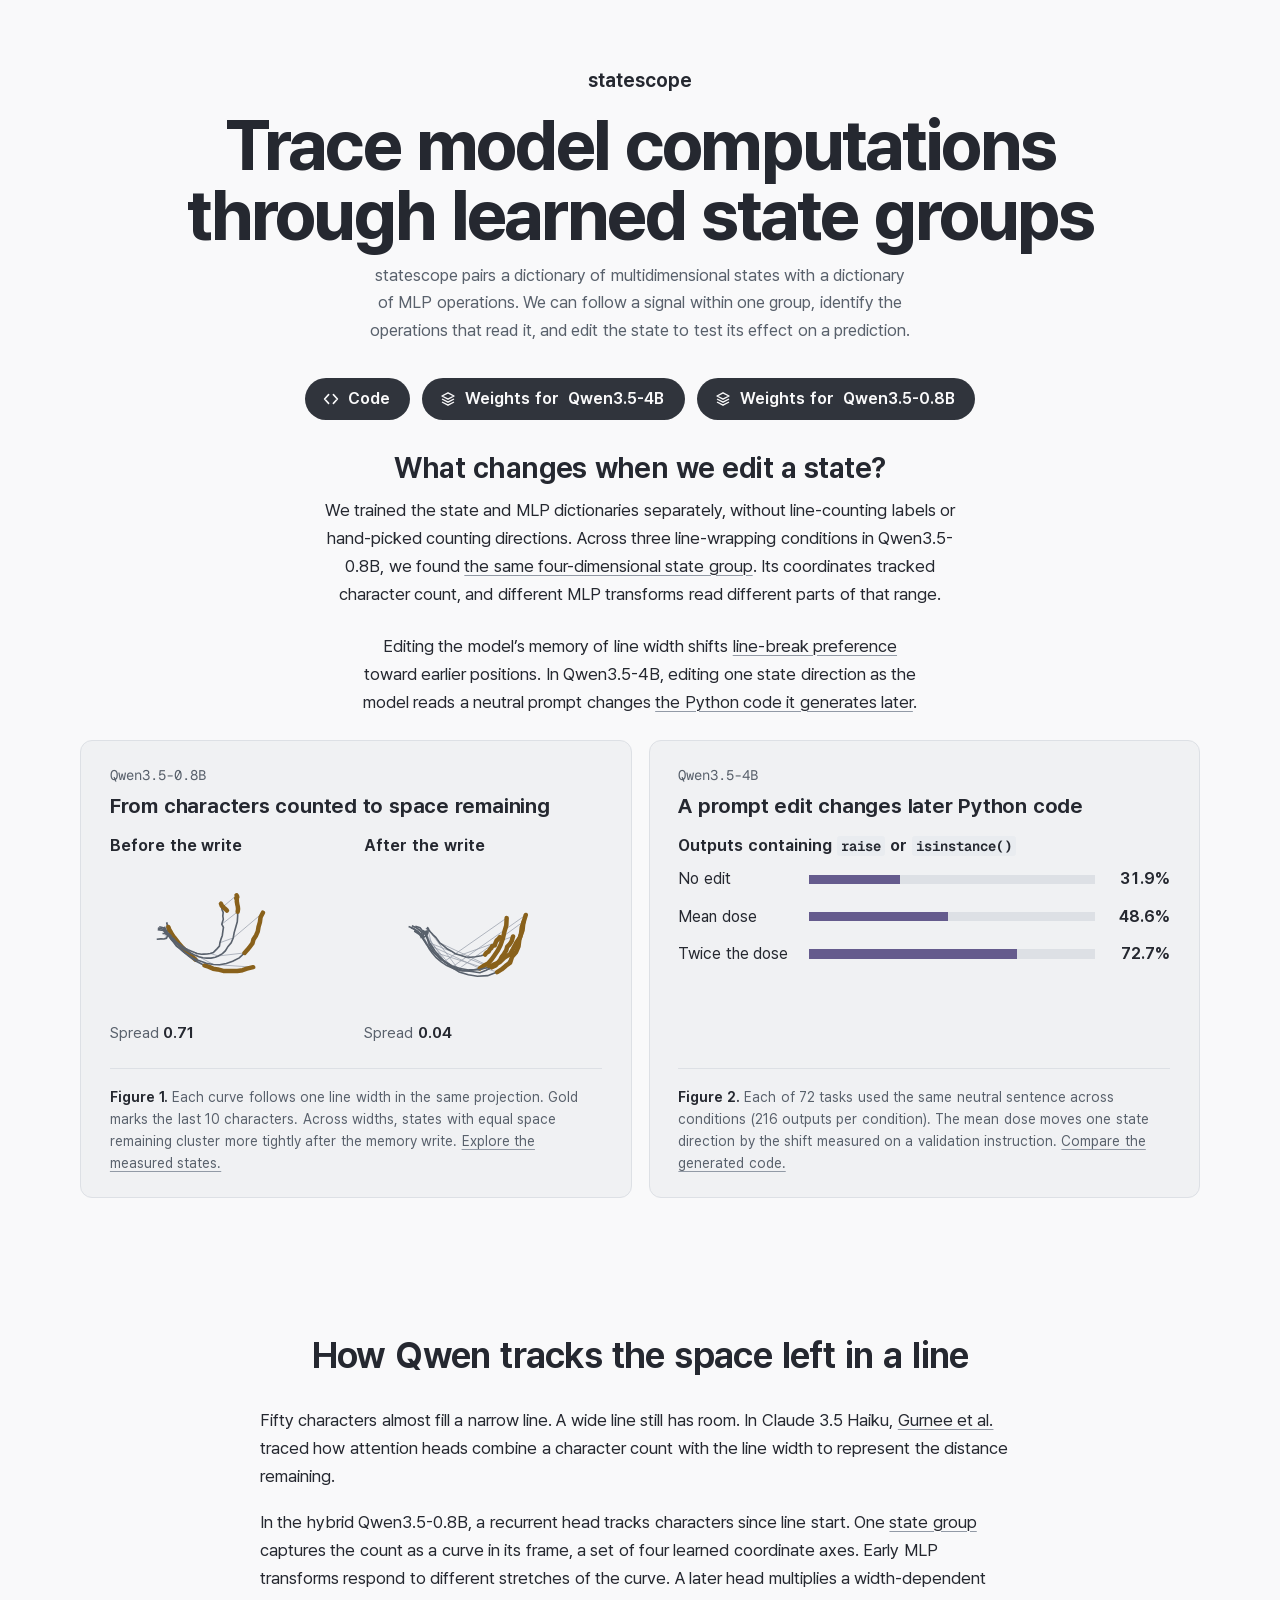
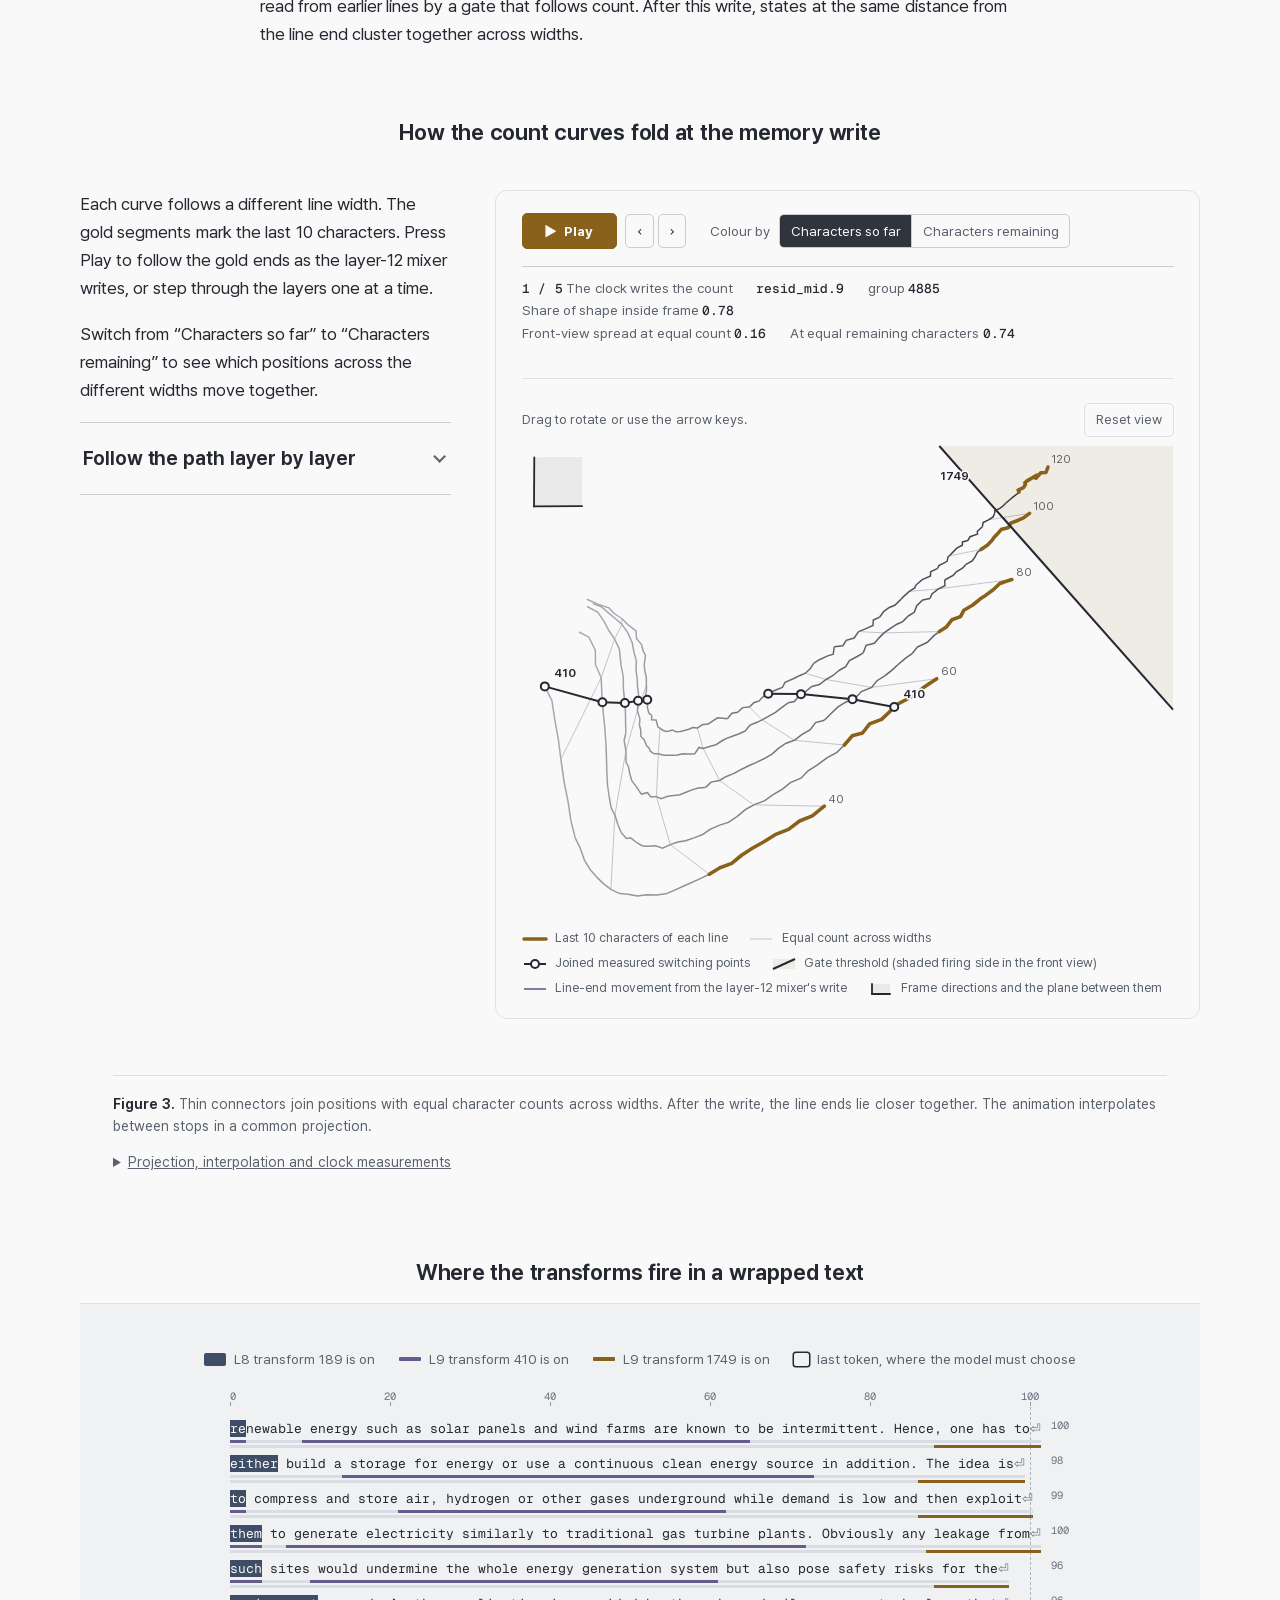
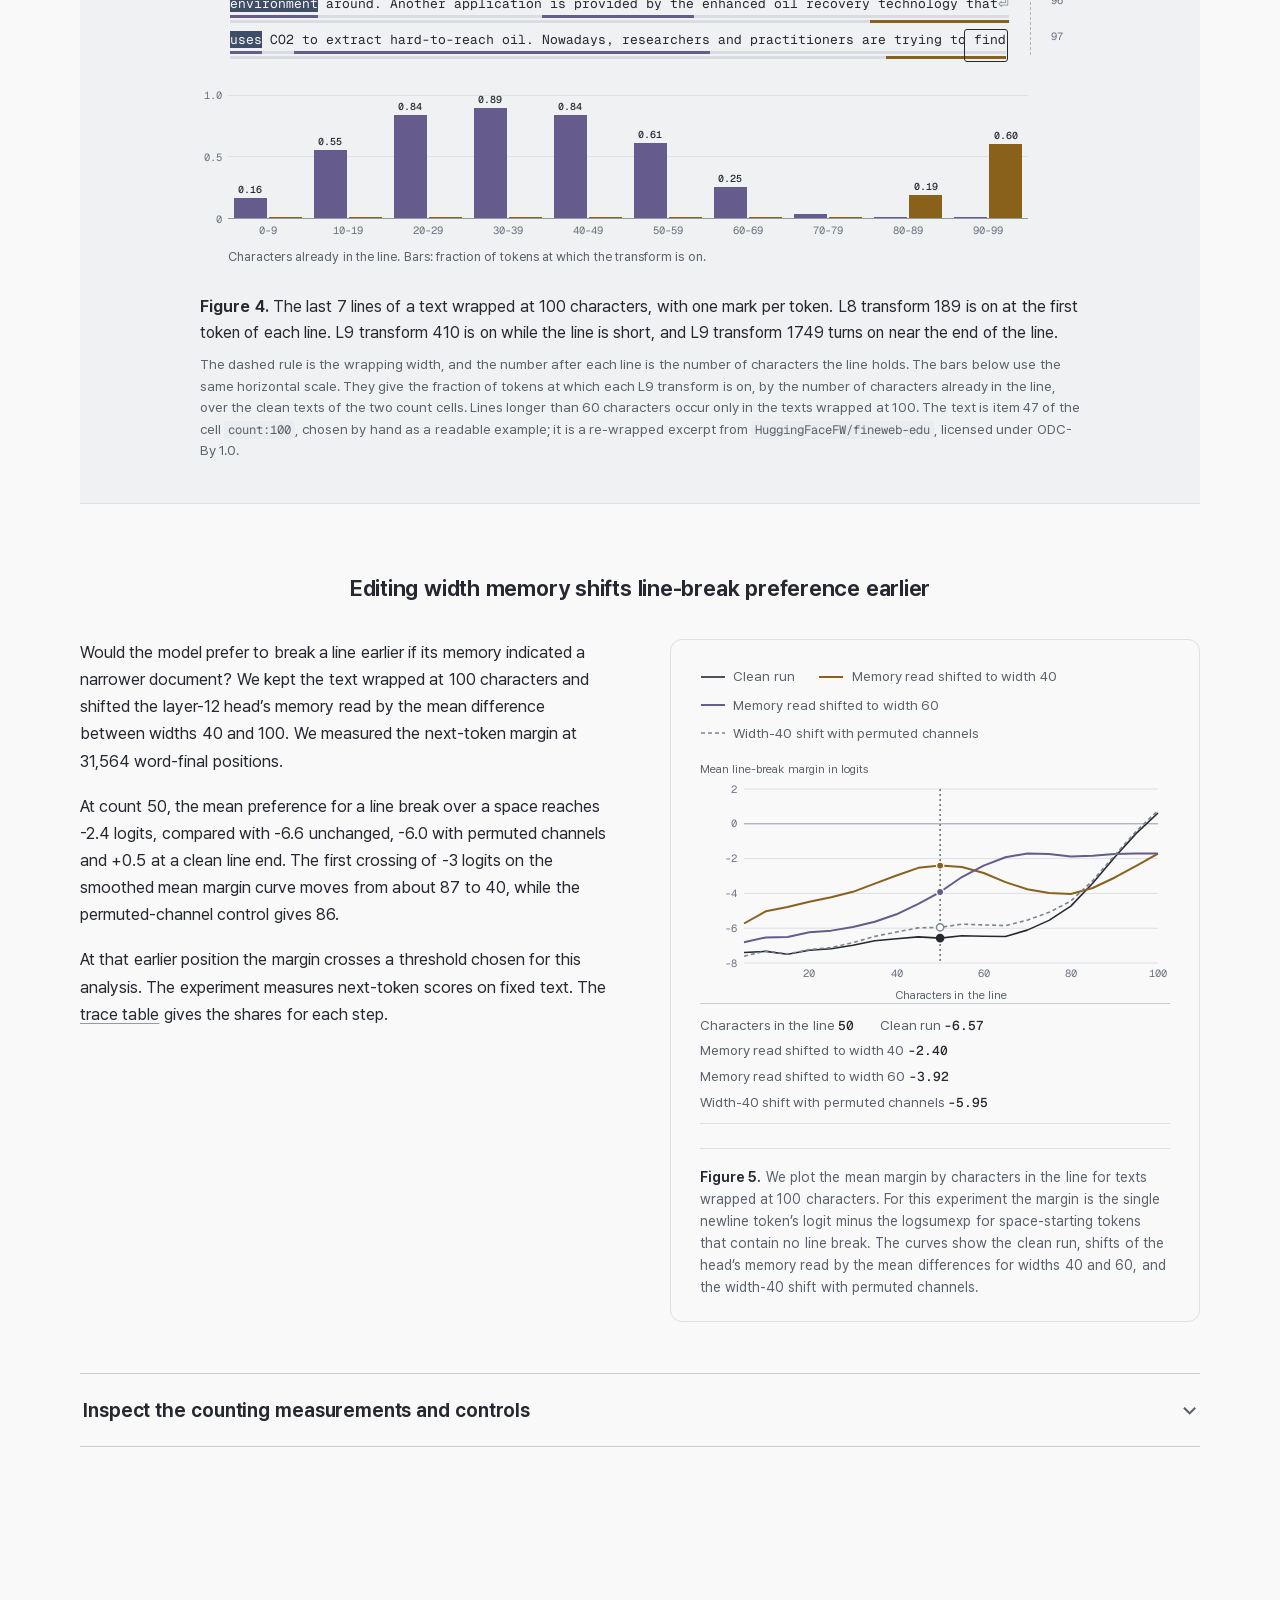
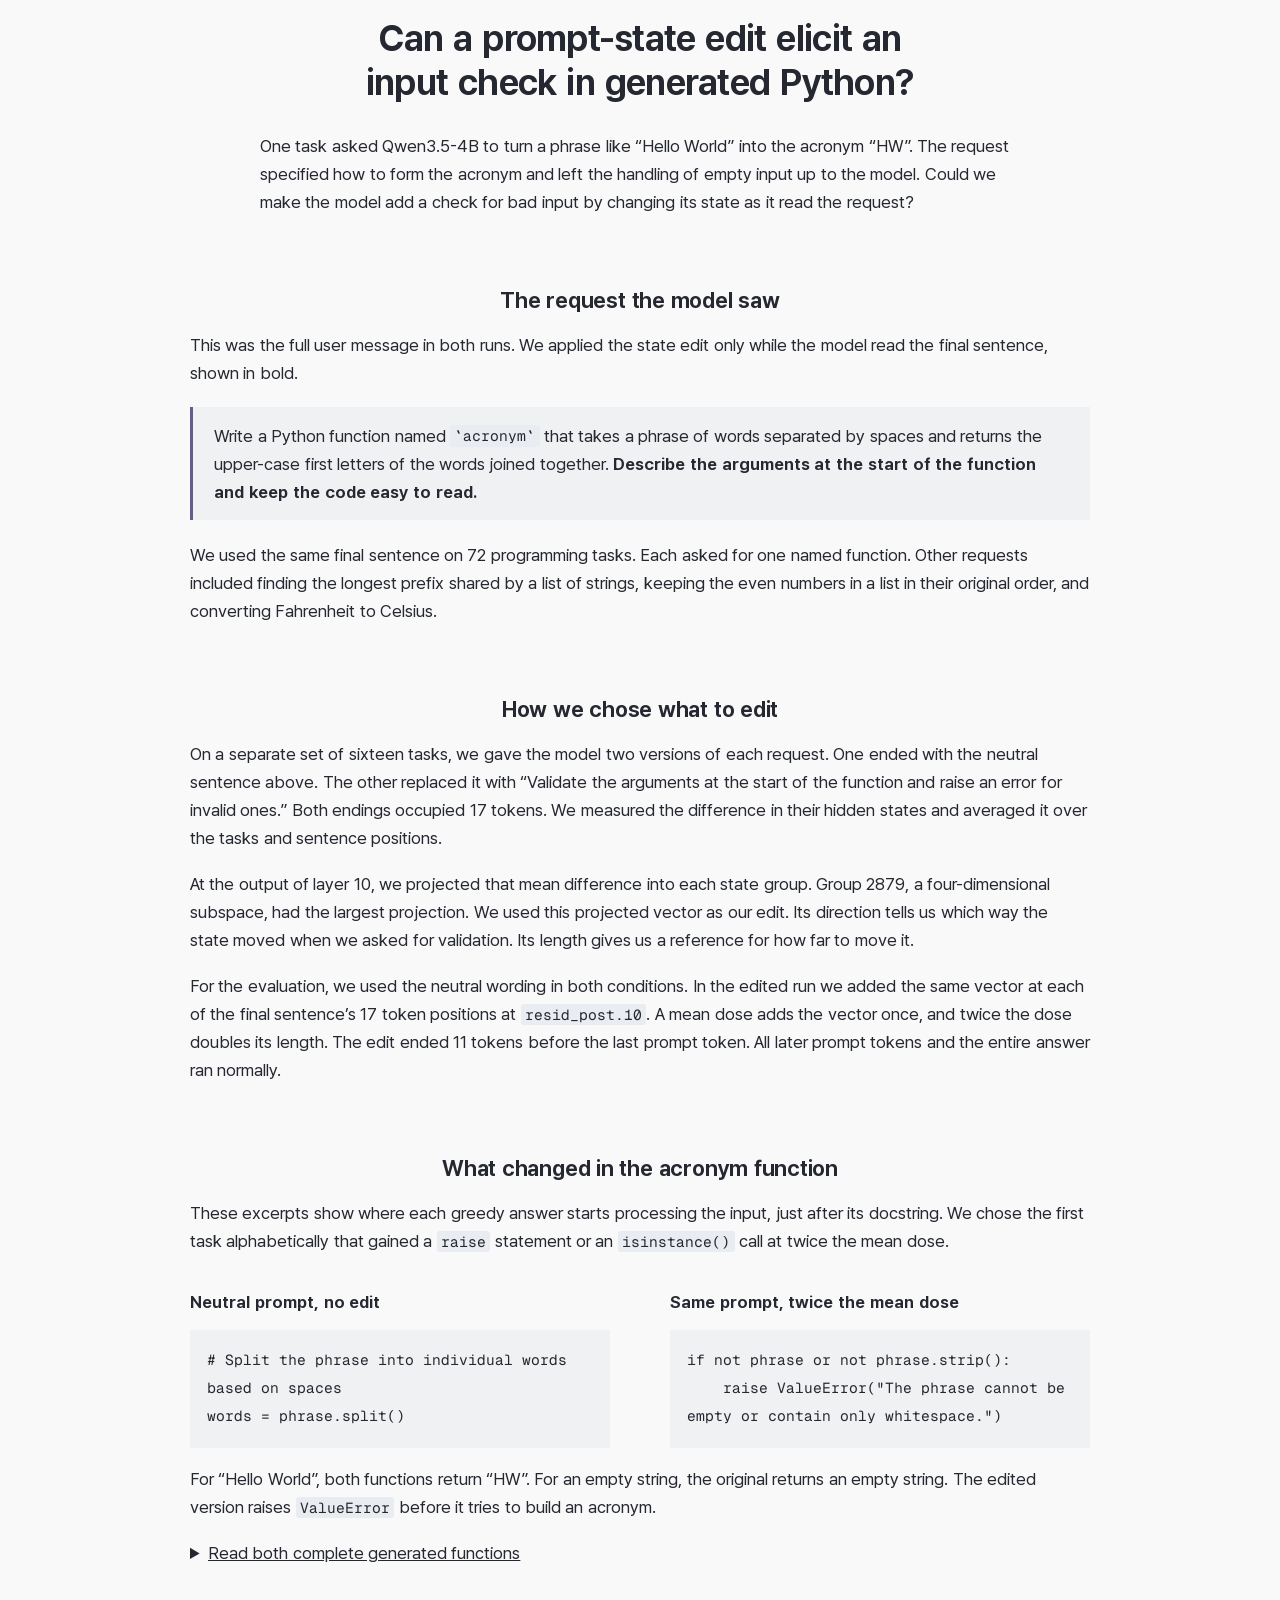
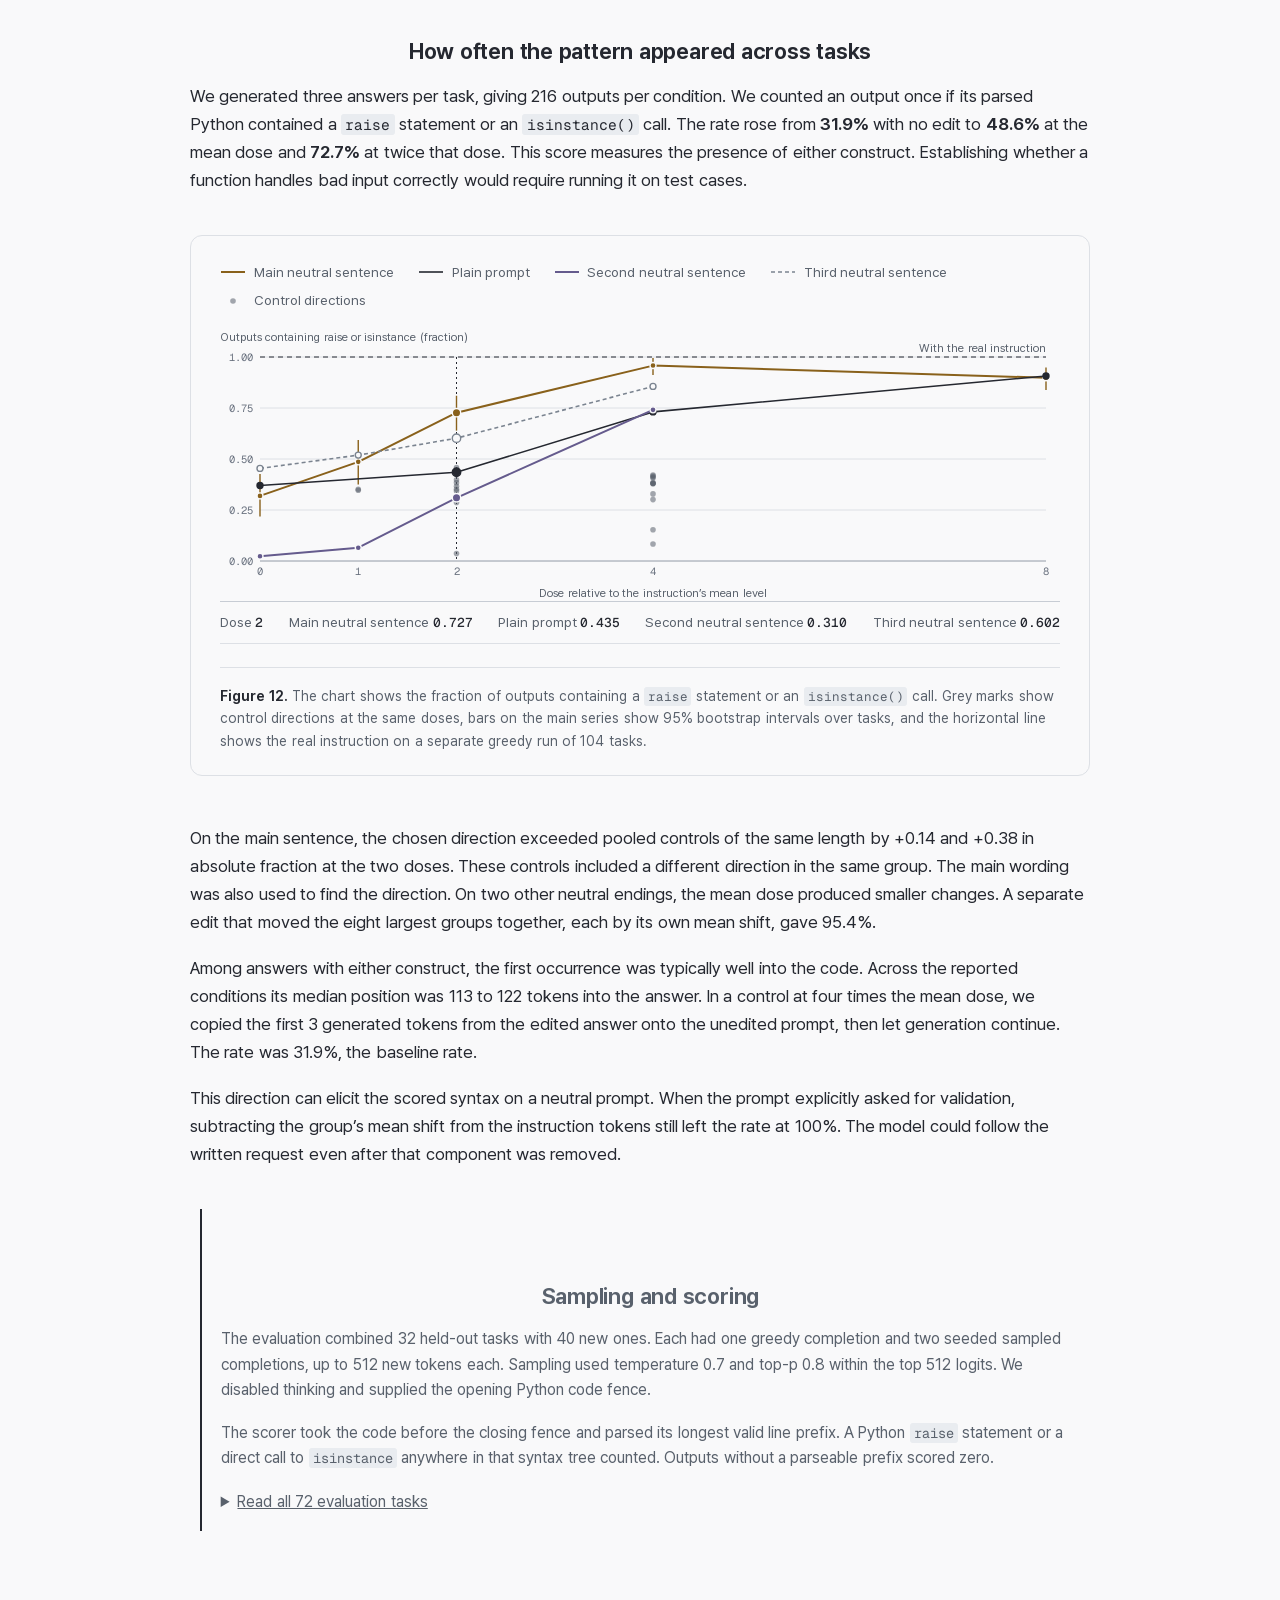
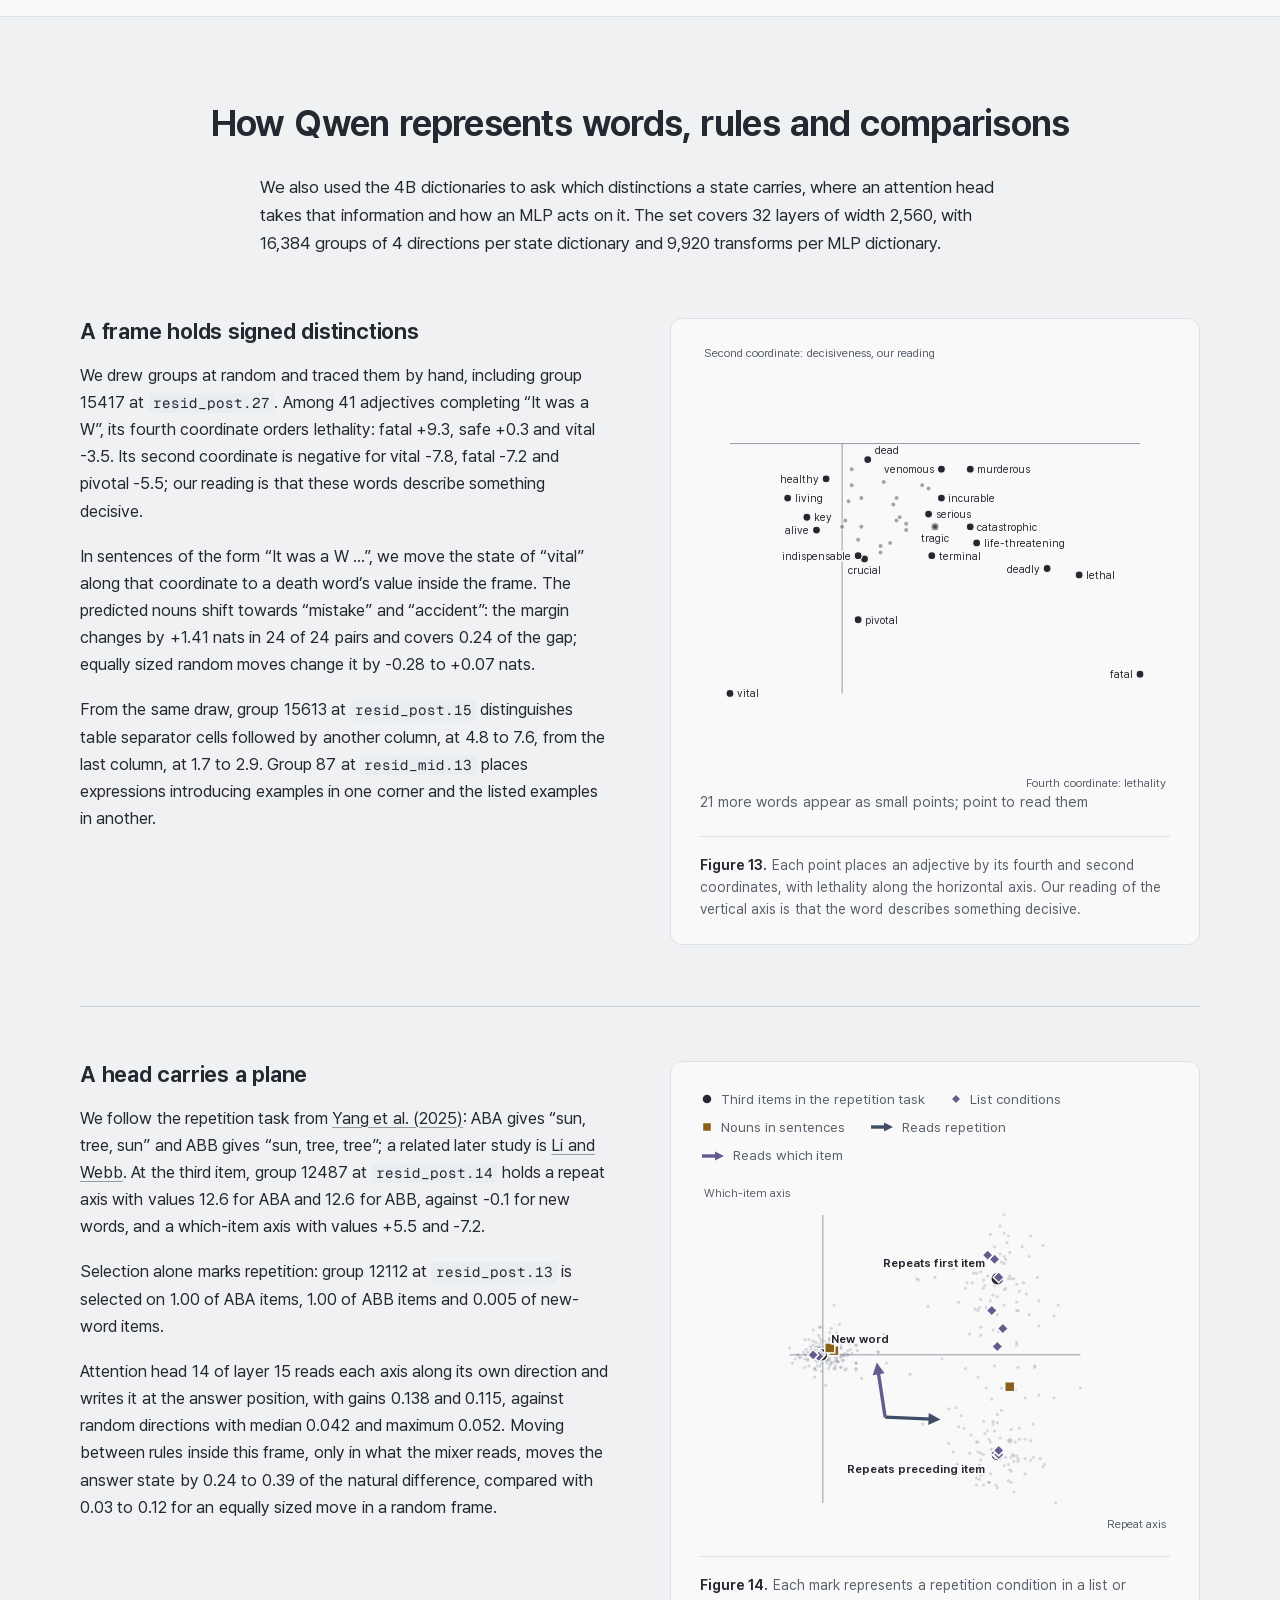
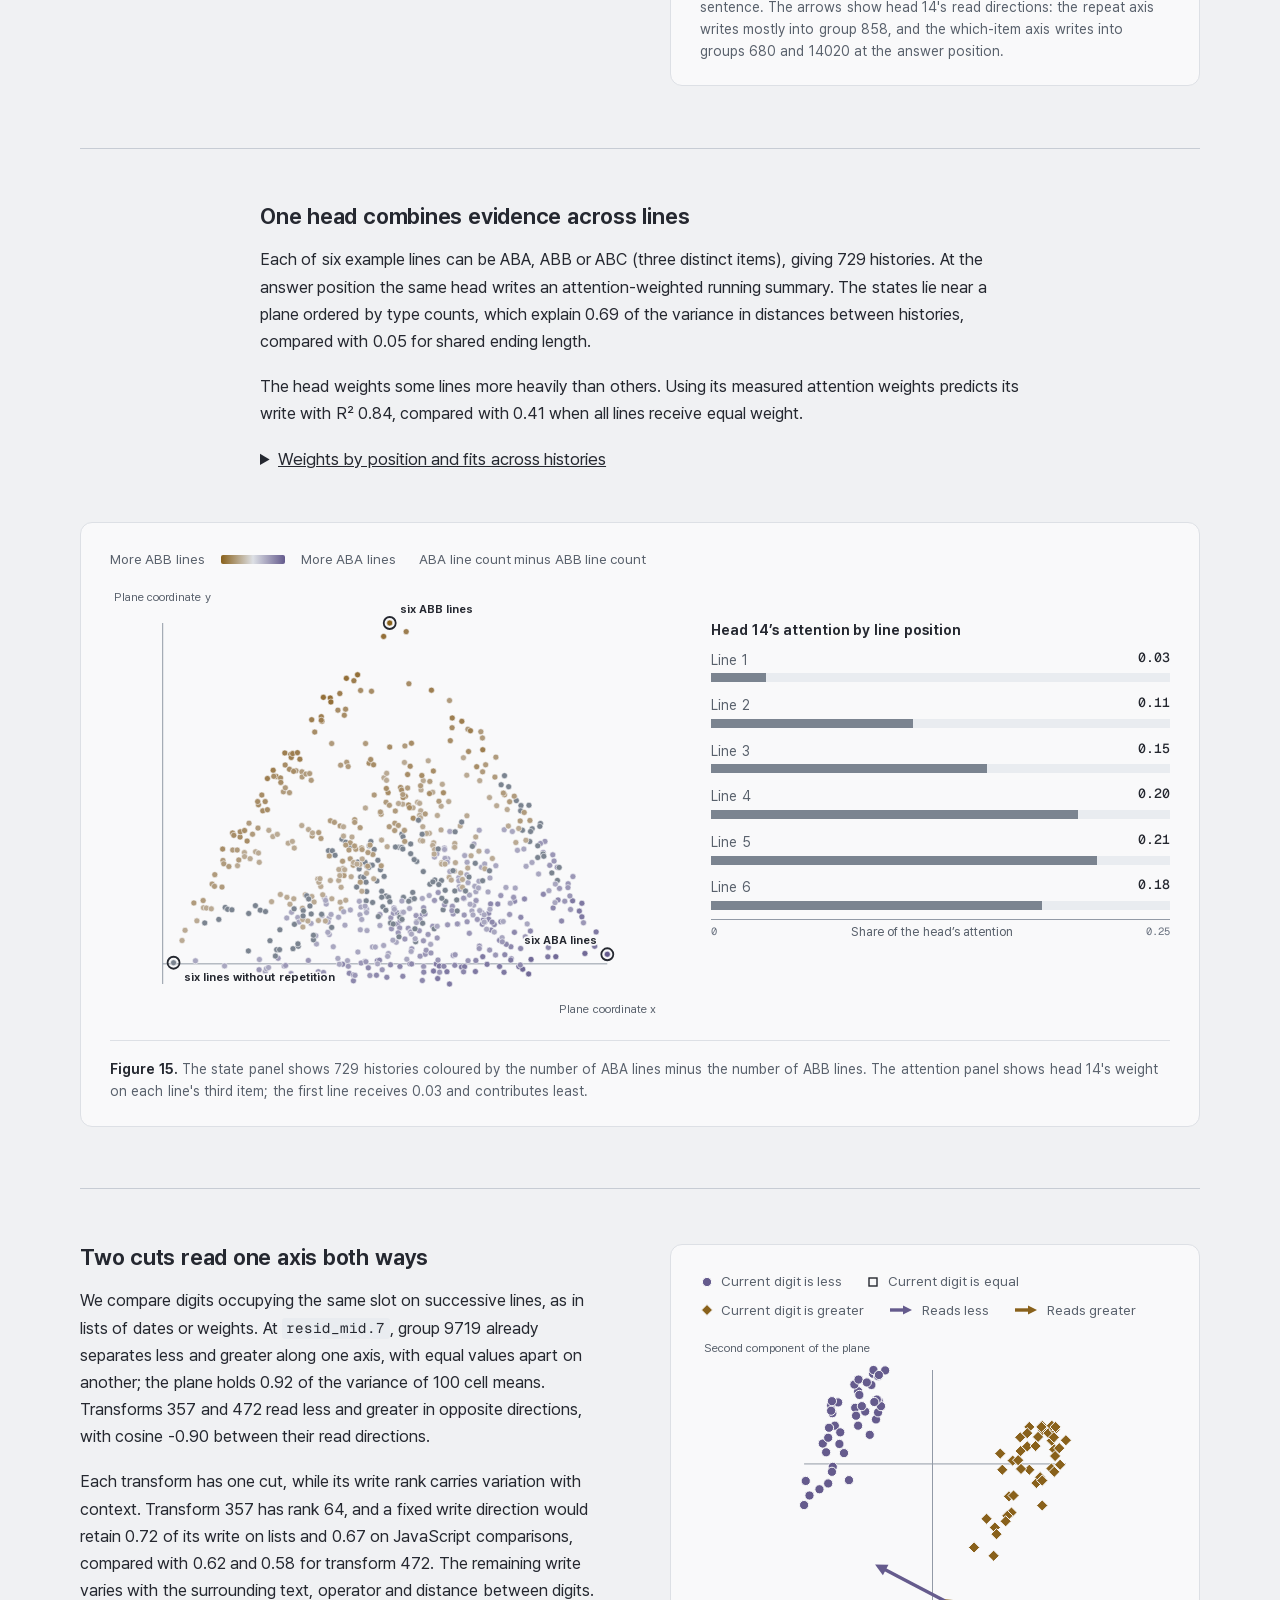
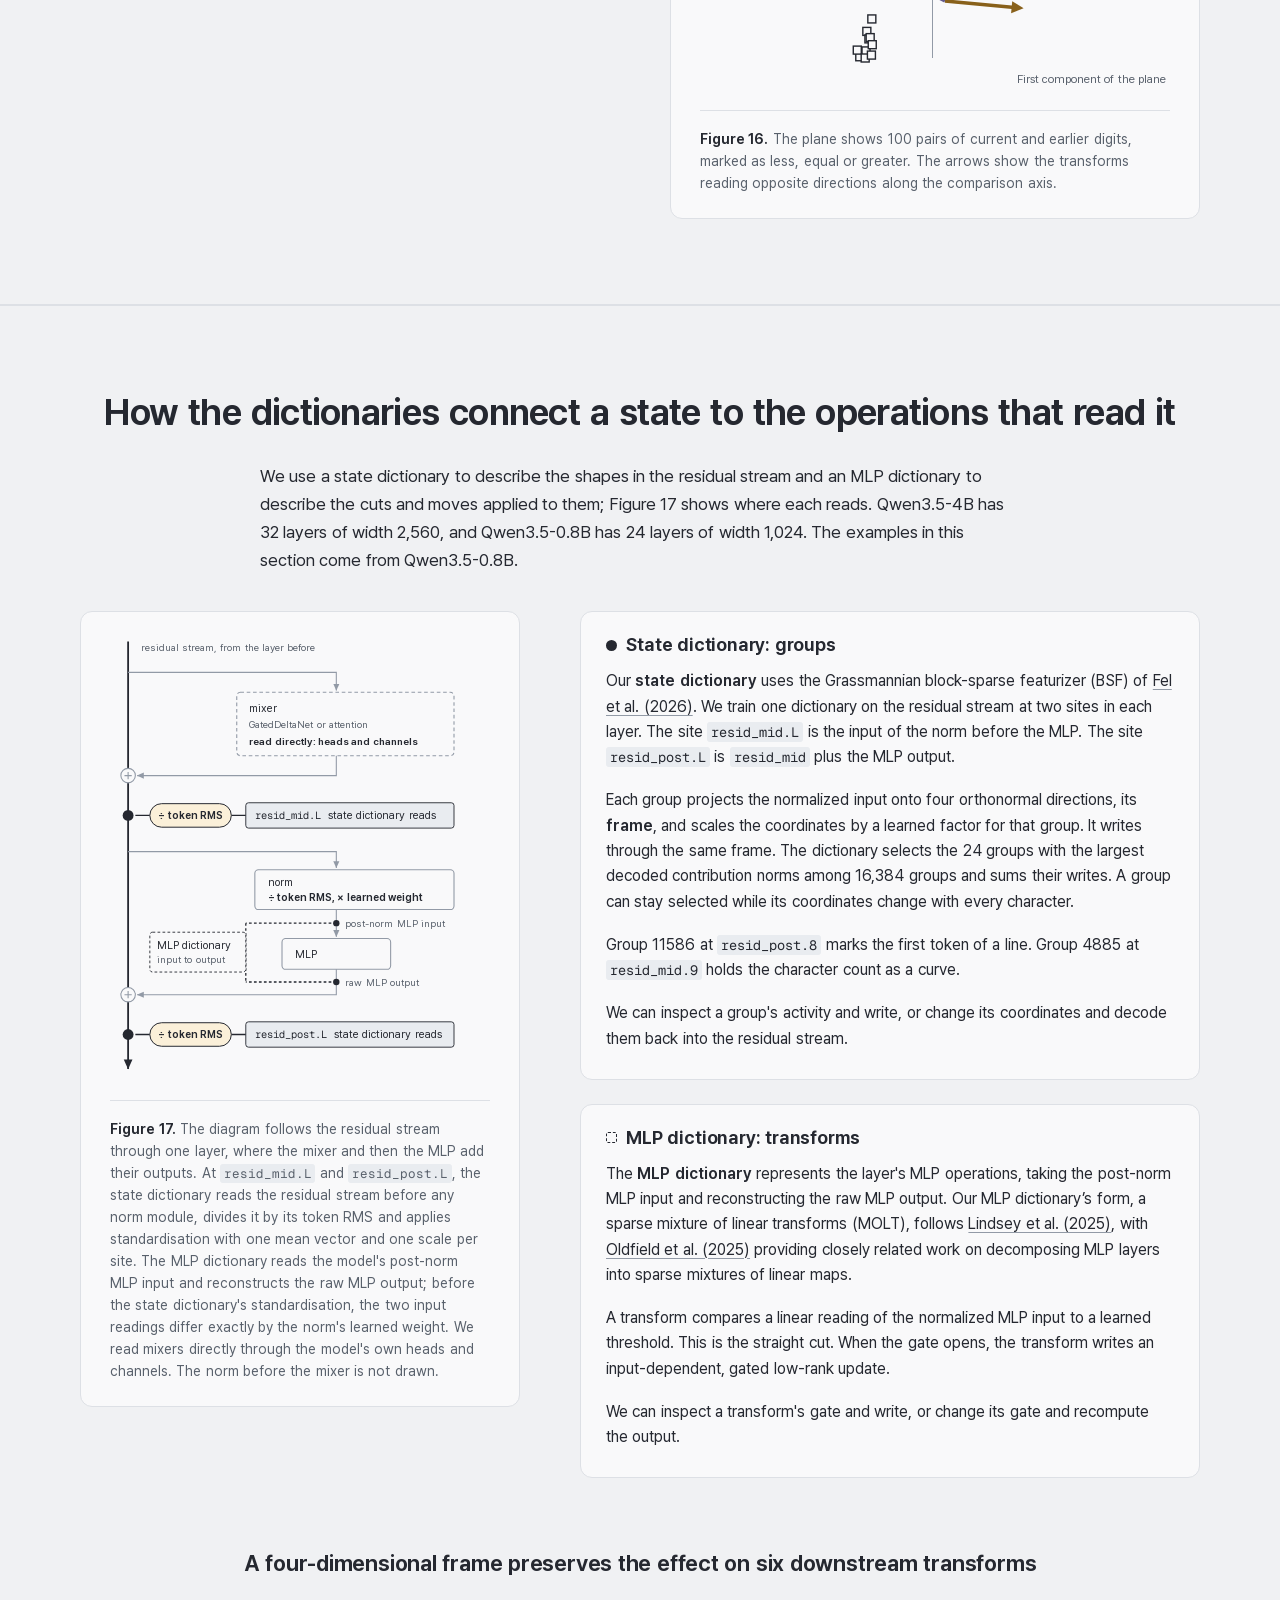
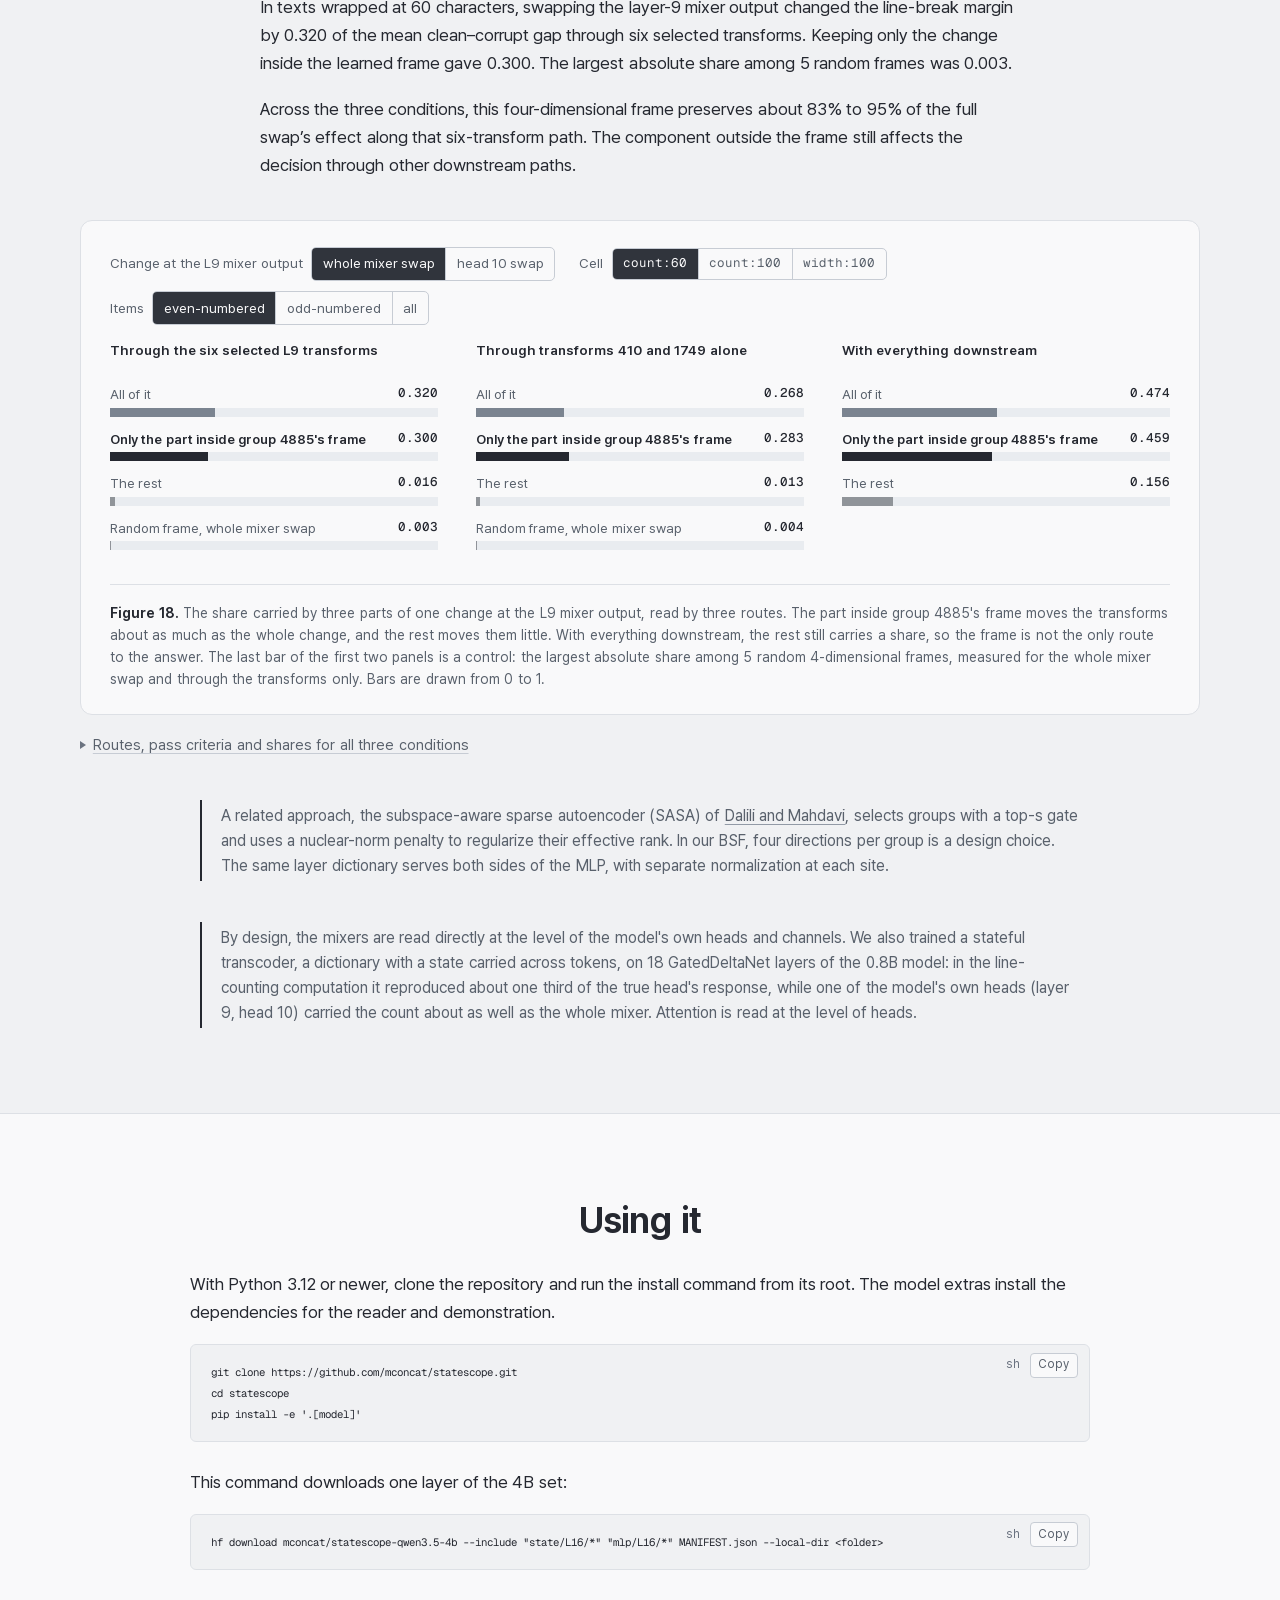
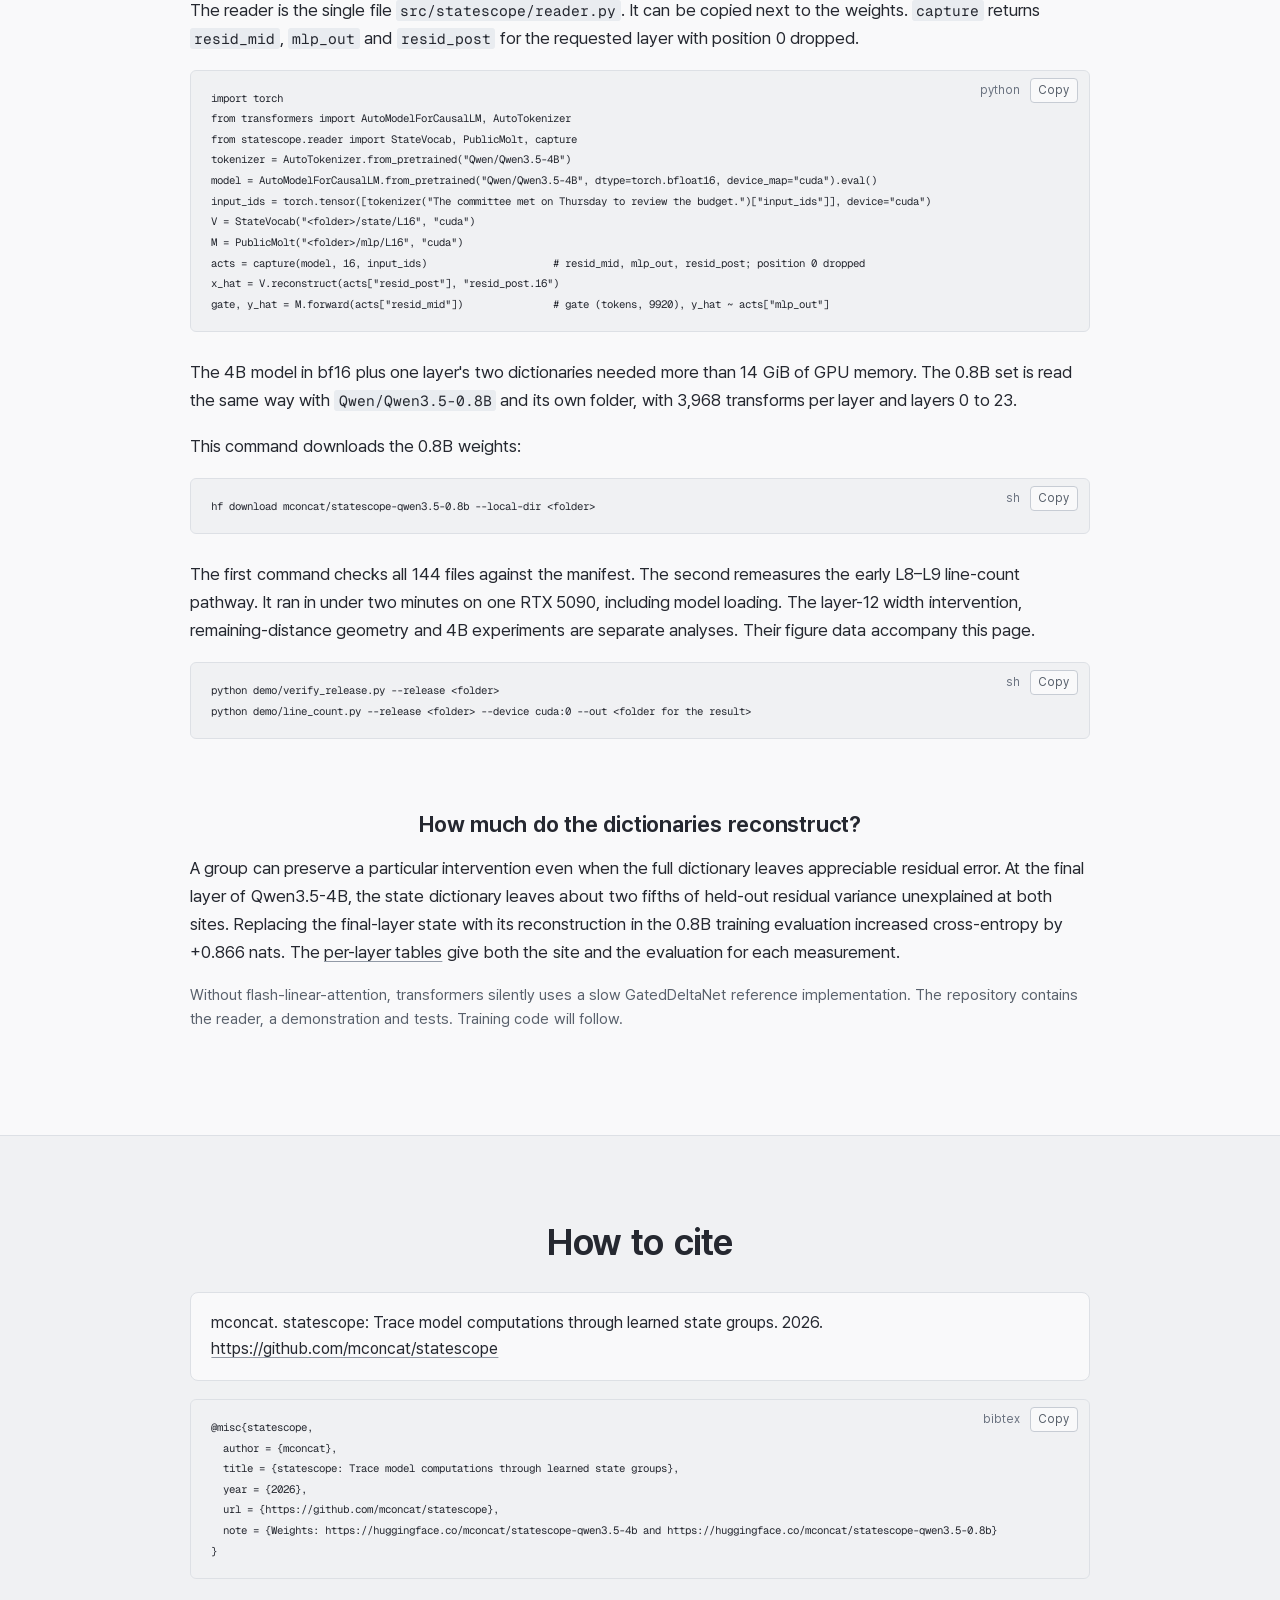
==== commit d4226ca3: "Let readers rotate the measured counting geometry in three dimensions" ====
--- a/index.html
+++ b/index.html
@@ -111,12 +111,12 @@
             </article>
             <article class="story-step" data-stage="d" tabindex="0">
               <h3 id="line-end"><a href="#line-end">A straight cut now marks the line end</a></h3>
-              <p>The line-end reader in the layer-13 MLP (transform 2490) fires 2 to 8 characters before the end across all five widths, and its cut is the straight line drawn at <code>resid_mid.13</code> in Figure 3, within 0.7 characters of its measured switching points. Before the write, at <code>resid_mid.9</code>, no cut fires a fixed distance before the line end. Layer-12 transform 2069 fires 2 to 6 characters before the end, and layer-20 transform 130 fires at 9.9 to 11.0 remaining characters. Swapping the layer-12 or layer-13 reader has little effect on the final margin. The total shares for the layer-13 reader are 0.04, 0.02 and 0.03 across the three conditions. The layer-12 reader rounds to 0.00 in each.</p>
+              <p>The line-end reader in the layer-13 MLP (transform 2490) fires 2 to 8 characters before the end across all five widths, and its cut is the straight line in the front view at <code>resid_mid.13</code> in Figure 3, within 0.7 characters of its measured switching points. Before the write, at <code>resid_mid.9</code>, no cut fires a fixed distance before the line end. Layer-12 transform 2069 fires 2 to 6 characters before the end, and layer-20 transform 130 fires at 9.9 to 11.0 remaining characters. Swapping the layer-12 or layer-13 reader has little effect on the final margin. The total shares for the layer-13 reader are 0.04, 0.02 and 0.03 across the three conditions. The layer-12 reader rounds to 0.00 in each.</p>
               <p>Downstream, head 15 of the layer-21 mixer writes directly toward the line-break decision, with 0.97 of the reproducible variation in its margin-directed write explained by remaining character count across width/count cells. Its direct shares of the decision difference are 0.71, 0.76 and 0.81 in <code>count:60</code>, <code>count:100</code> and <code>width:100</code>, respectively.</p>
             </article>
           </details>
         </div>
-        <figure id="fig-path" class="story-figure" data-aria="A mesh follows count and width through the model as the layer-12 mixer's write brings positions with equal remaining characters together." data-play="Play" data-pause="Pause" data-spread-count="Spread at equal count" data-spread-remaining="Spread at equal remaining characters" data-frame-holds="Share of shape inside frame" data-frame-shared="2 of 4 directions shared with previous group" data-write-inside="Layer-12 mixer write share inside frame" data-stage-a="The clock writes the count" data-stage-b="The sheet is carried onward" data-stage-c="Layer-12 mixer write combines width and count" data-stage-d="Straight cut near the line end" data-stage-e="Remaining characters stay together">
+        <figure id="fig-path" class="story-figure" data-aria="A mesh follows count and width through the model as the layer-12 mixer's write brings positions with equal remaining characters together." data-play="Play" data-pause="Pause" data-spread-count="Front-view spread at equal count" data-spread-remaining="At equal remaining characters" data-frame-holds="Share of shape inside frame" data-frame-shared="2 of 4 directions shared with previous group" data-write-inside="Layer-12 mixer write share inside frame" data-stage-a="The clock writes the count" data-stage-b="The sheet is carried onward" data-stage-c="Layer-12 mixer write combines width and count" data-stage-d="Straight cut near the line end" data-stage-e="Remaining characters stay together">
           <div class="needs-js">
             <div class="figure-head">
               <div class="controls">
@@ -126,12 +126,16 @@
               </div>
             </div>
             <div class="layer-readout" id="path-readout" aria-live="polite"></div>
-            <div class="plot" id="path-plot"></div>
+            <div class="path-view" id="path-view" hidden>
+              <span id="path-rotate-hint">Drag to rotate or use the arrow keys.</span>
+              <button type="button" class="quiet" id="path-reset" disabled>Reset view</button>
+            </div>
+            <div class="plot" id="path-plot" role="group" aria-label="State geometry" aria-describedby="path-rotate-hint"></div>
             <ul class="keys" aria-hidden="true">
               <li><svg width="26" height="12"><path d="M2 6H24" class="mesh-end"/></svg>Last 10 characters of each line</li>
               <li><svg width="26" height="12"><path d="M2 6H24" class="mesh-connector"/></svg>Equal count across widths</li>
               <li><svg width="26" height="12"><path d="M2 6H24" class="level-line"/><circle cx="13" cy="6" r="4" class="level-pt"/></svg>Joined measured switching points</li>
-              <li><svg width="26" height="12"><path d="M2 1H24V11H2Z" class="level-side"/><path d="M2 11L24 1" class="level-line"/></svg>Straight cut with firing side shaded</li>
+              <li><svg width="26" height="12"><path d="M2 1H24V11H2Z" class="level-side"/><path d="M2 11L24 1" class="level-line"/></svg>Gate threshold (shaded firing side in the front view)</li>
               <li><svg width="26" height="12"><path d="M2 6H24" class="trail"/></svg>Line-end movement from the layer-12 mixer's write</li>
               <li><svg width="26" height="14"><path d="M4 12H22V2H4Z" class="frame-patch"/><path d="M4 12H22" class="frame-axis"/><path d="M4 12V2" class="frame-axis"/></svg>Frame directions and the plane between them</li>
             </ul>
@@ -146,9 +150,9 @@
           </div>
           <figcaption><b>Figure 3.</b> Thin connectors join positions with equal character counts across widths. After the write, the line ends lie closer together. The animation interpolates between stops in a common projection.
             <details class="measurement"><summary>Projection, interpolation and clock measurements</summary>
-              <p>We use the first two of three common residual directions. The three capture 0.79 to 0.86 of each stop’s variation over count and width, and the two shown hold 0.89 of that variance. Spread at equal count or equal remaining distance is the across-width variance divided by the total variance of those cells in this view.</p>
+              <p>The mesh uses the first three principal components of the residual states, fitted across layers after centring each layer’s count-by-width cell means. Together they capture 0.79 to 0.86 of the measured stops’ variation over count and width. The front view uses the first two directions, which hold 0.89 of the variation in the three directions across stops. Both reported spreads use that fixed front view and divide the across-width variance by the total variance of the corresponding cells.</p>
               <p>Of the 9 stops, 8 are measured states from <code>resid_mid.9</code> to <code>resid_post.13</code>. The state immediately before the layer-12 write is the measured state after it minus the stored mixer output. Movement between stops is interpolated. During the write each cell moves by a fraction of its stored update.</p>
-              <p>The corner arrows mark the two group-frame directions closest to the view. Successive groups carry 2 of 4 directions at cosines of 0.90 to 0.98. A straight cut is shown when it reproduces every measured switching point within 2 characters and adds no crossings. Other lines join measured switching points.</p>
+              <p>The corner arrows mark the two group-frame directions closest to the front view. Successive groups carry 2 of 4 directions at cosines of 0.90 to 0.98. The shaded line in the front view and the threshold plane in a rotated view each use the fit validated in that space. Each fit reproduces the measured switching points within 2 characters and adds no crossings. Other lines join measured switching points.</p>
               <p>The clock head (layer 9, head 10) writes along the line-start key with strength 0.996. The linear fit of cumulative log decay against count has R² 1.000 at every width. Its within-width projection onto the whole mixer’s count curve gives a share of 0.97.</p>
             </details></figcaption>
         </figure>
--- a/assets/css/site.css
+++ b/assets/css/site.css
@@ -1331,15 +1331,67 @@
   stroke: var(--c, var(--ink));
   stroke-width: 2;
 }
-button.play {
-  min-width: 5.2rem;
-  background: var(--solid);
-  color: var(--on-solid);
-  border-color: var(--solid);
-  font-weight: 620;
-}
-button.play:hover {
-  background: var(--ink);
+#path-play {
+  display: inline-flex;
+  align-items: center;
+  justify-content: center;
+  gap: 0.45rem;
+  min-width: 5.6rem;
+  min-height: 2.15rem;
+  background: var(--u1749);
+  color: var(--ground);
+  border-color: var(--u1749);
+  font-weight: 700;
+}
+#path-play::before {
+  content: "";
+  width: 0.65rem;
+  height: 0.75rem;
+  background: currentColor;
+  clip-path: polygon(0 0, 100% 50%, 0 100%);
+}
+#path-play[aria-pressed="true"]::before {
+  clip-path: polygon(0 0, 35% 0, 35% 100%, 65% 100%, 65% 0, 100% 0, 100% 100%, 0 100%);
+}
+#path-play:hover {
+  background: color-mix(in srgb, var(--u1749) 85%, var(--ink));
+}
+@media (prefers-reduced-motion: no-preference) {
+  #path-play[aria-pressed="false"] {
+    animation: play-glow 3.6s ease-in-out infinite;
+  }
+  @keyframes play-glow {
+    0%, 100% { box-shadow: 0 0 0 1px transparent; }
+    50% { box-shadow: 0 0 0 4px color-mix(in srgb, var(--u1749) 20%, transparent); }
+  }
+}
+.path-view:not([hidden]) {
+  display: flex;
+  flex-wrap: wrap;
+  align-items: center;
+  justify-content: space-between;
+  gap: 0.4rem;
+  margin: 0.35rem 0 0.5rem;
+  color: var(--muted);
+  font-size: 0.78rem;
+}
+#path-reset:disabled {
+  color: var(--muted);
+  border-color: var(--line-soft);
+  cursor: default;
+}
+#path-plot.rotatable {
+  cursor: grab;
+  touch-action: pan-y pinch-zoom;
+  user-select: none;
+}
+#path-plot.dragging { cursor: grabbing; }
+.threshold-plane {
+  fill: var(--u410);
+  fill-opacity: 0.11;
+  stroke: var(--u410);
+  stroke-opacity: 0.65;
+  stroke-width: 1;
 }
 .path-labels {
   margin: 1rem 0 0;
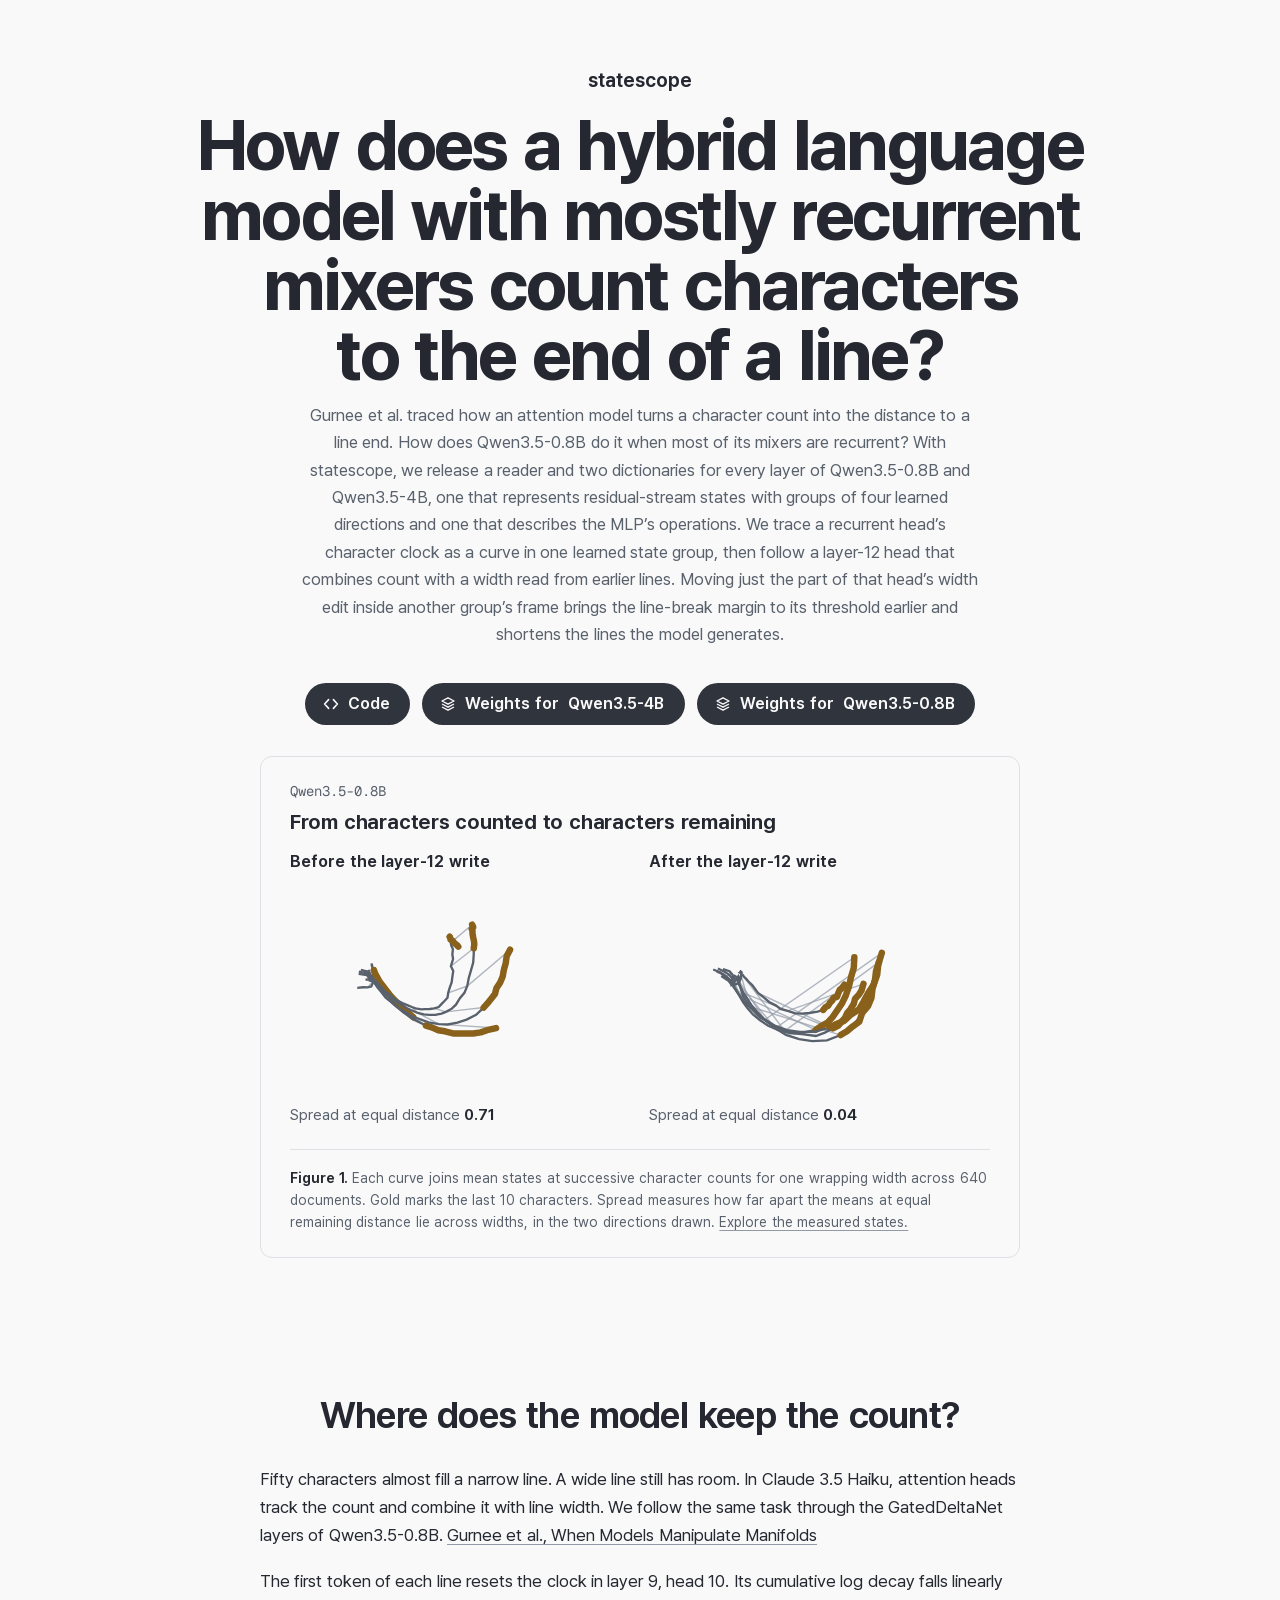
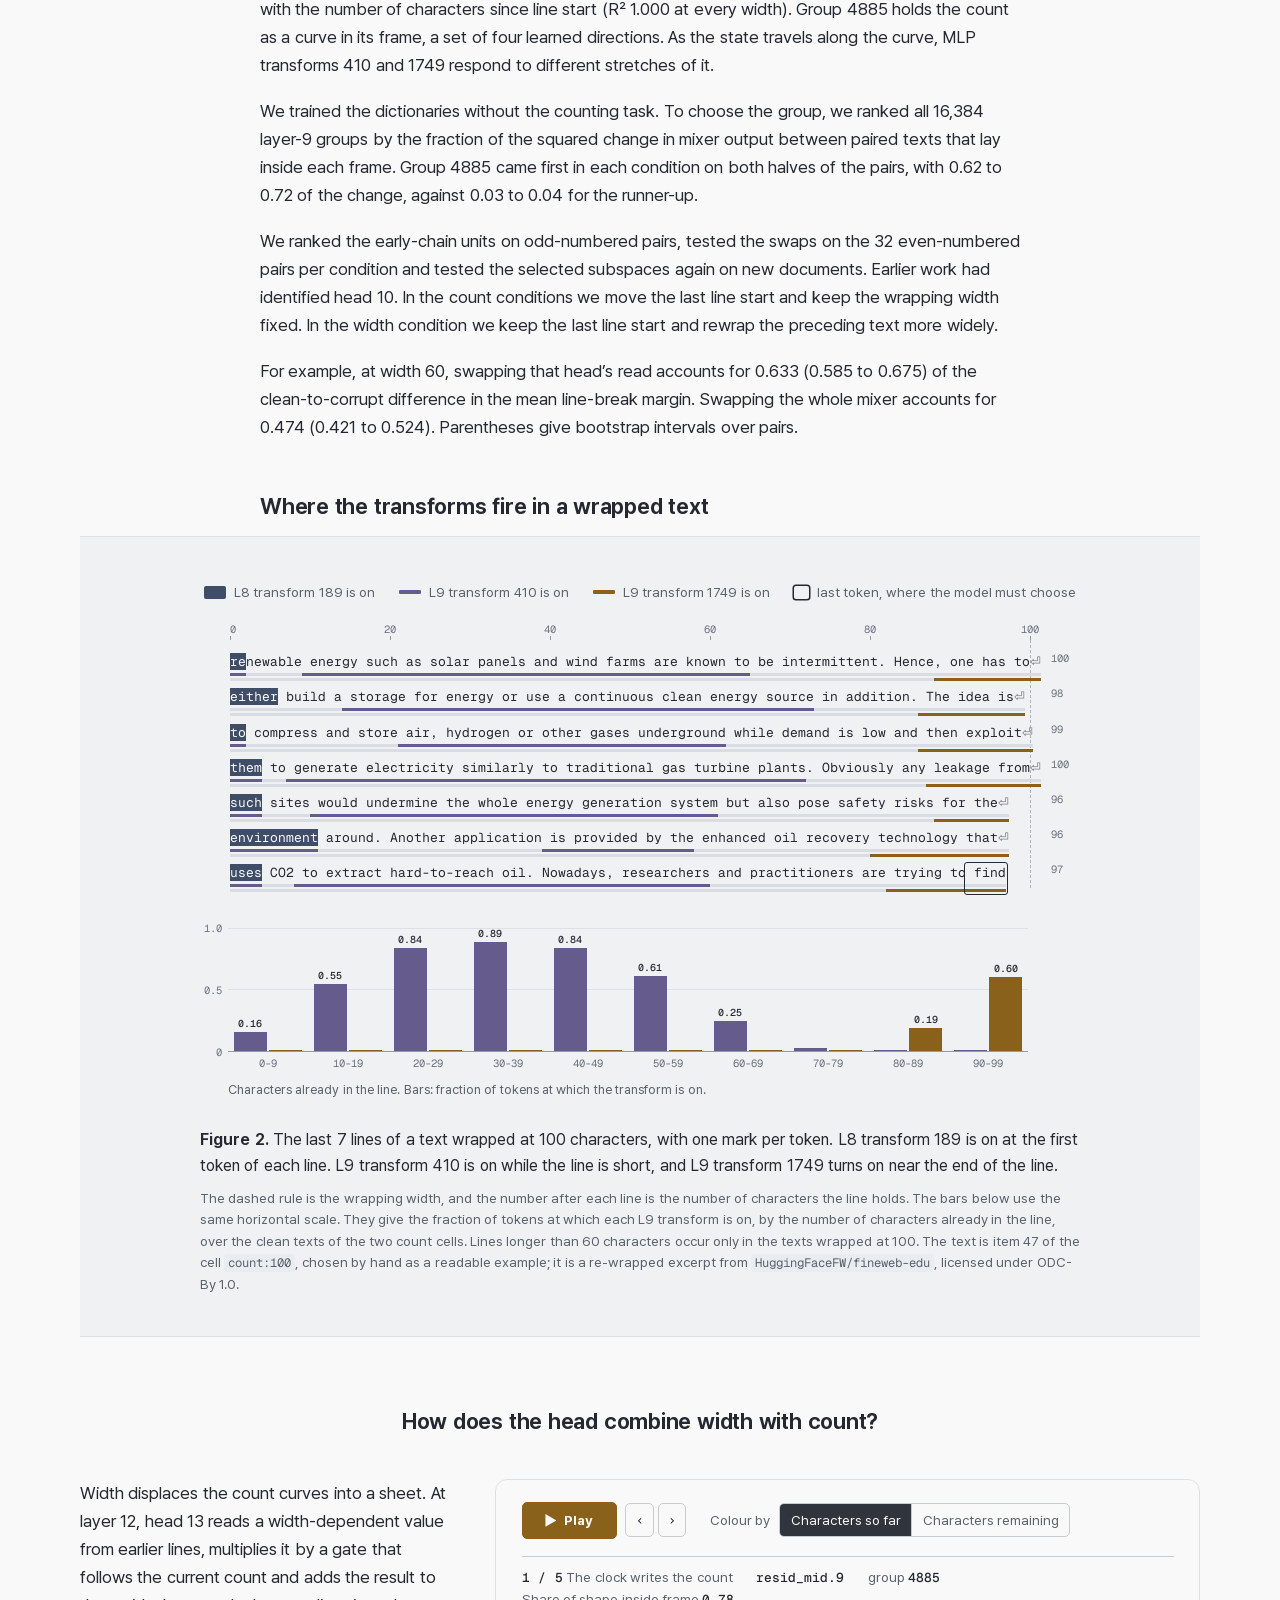
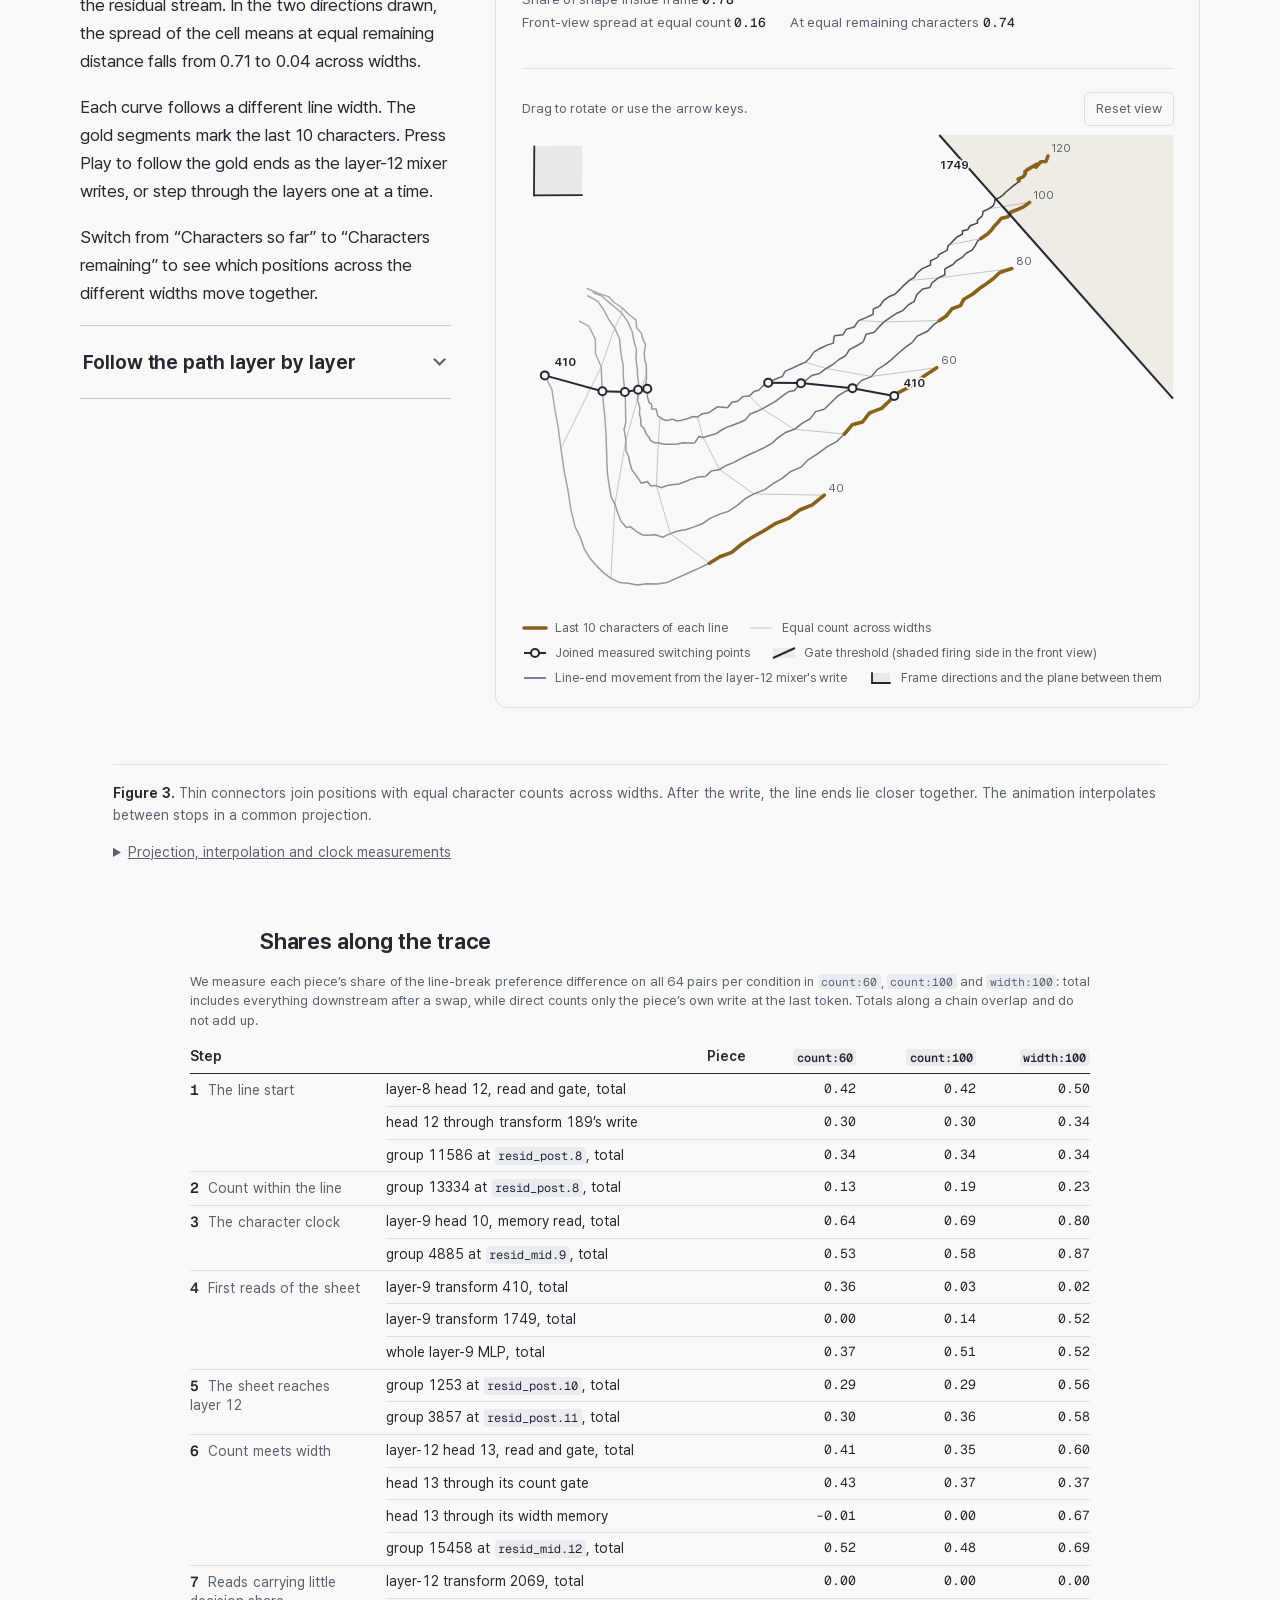
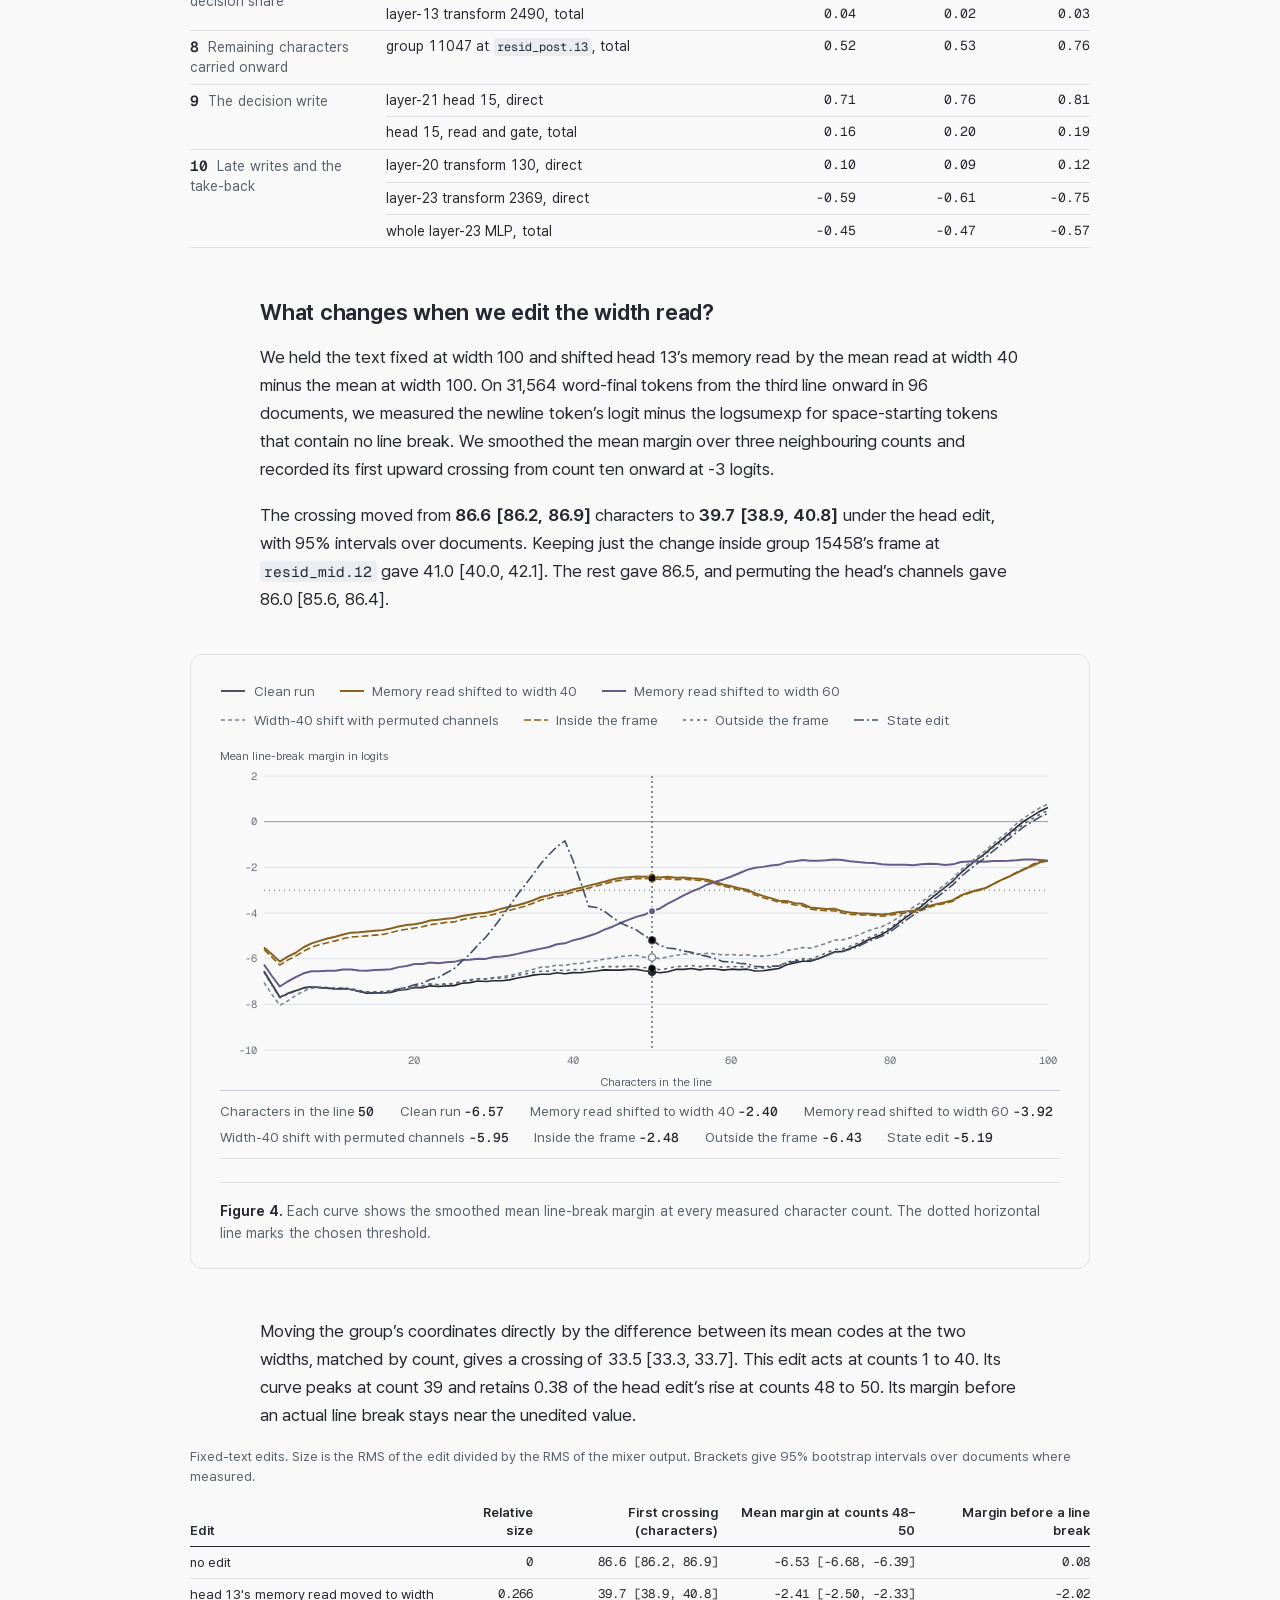
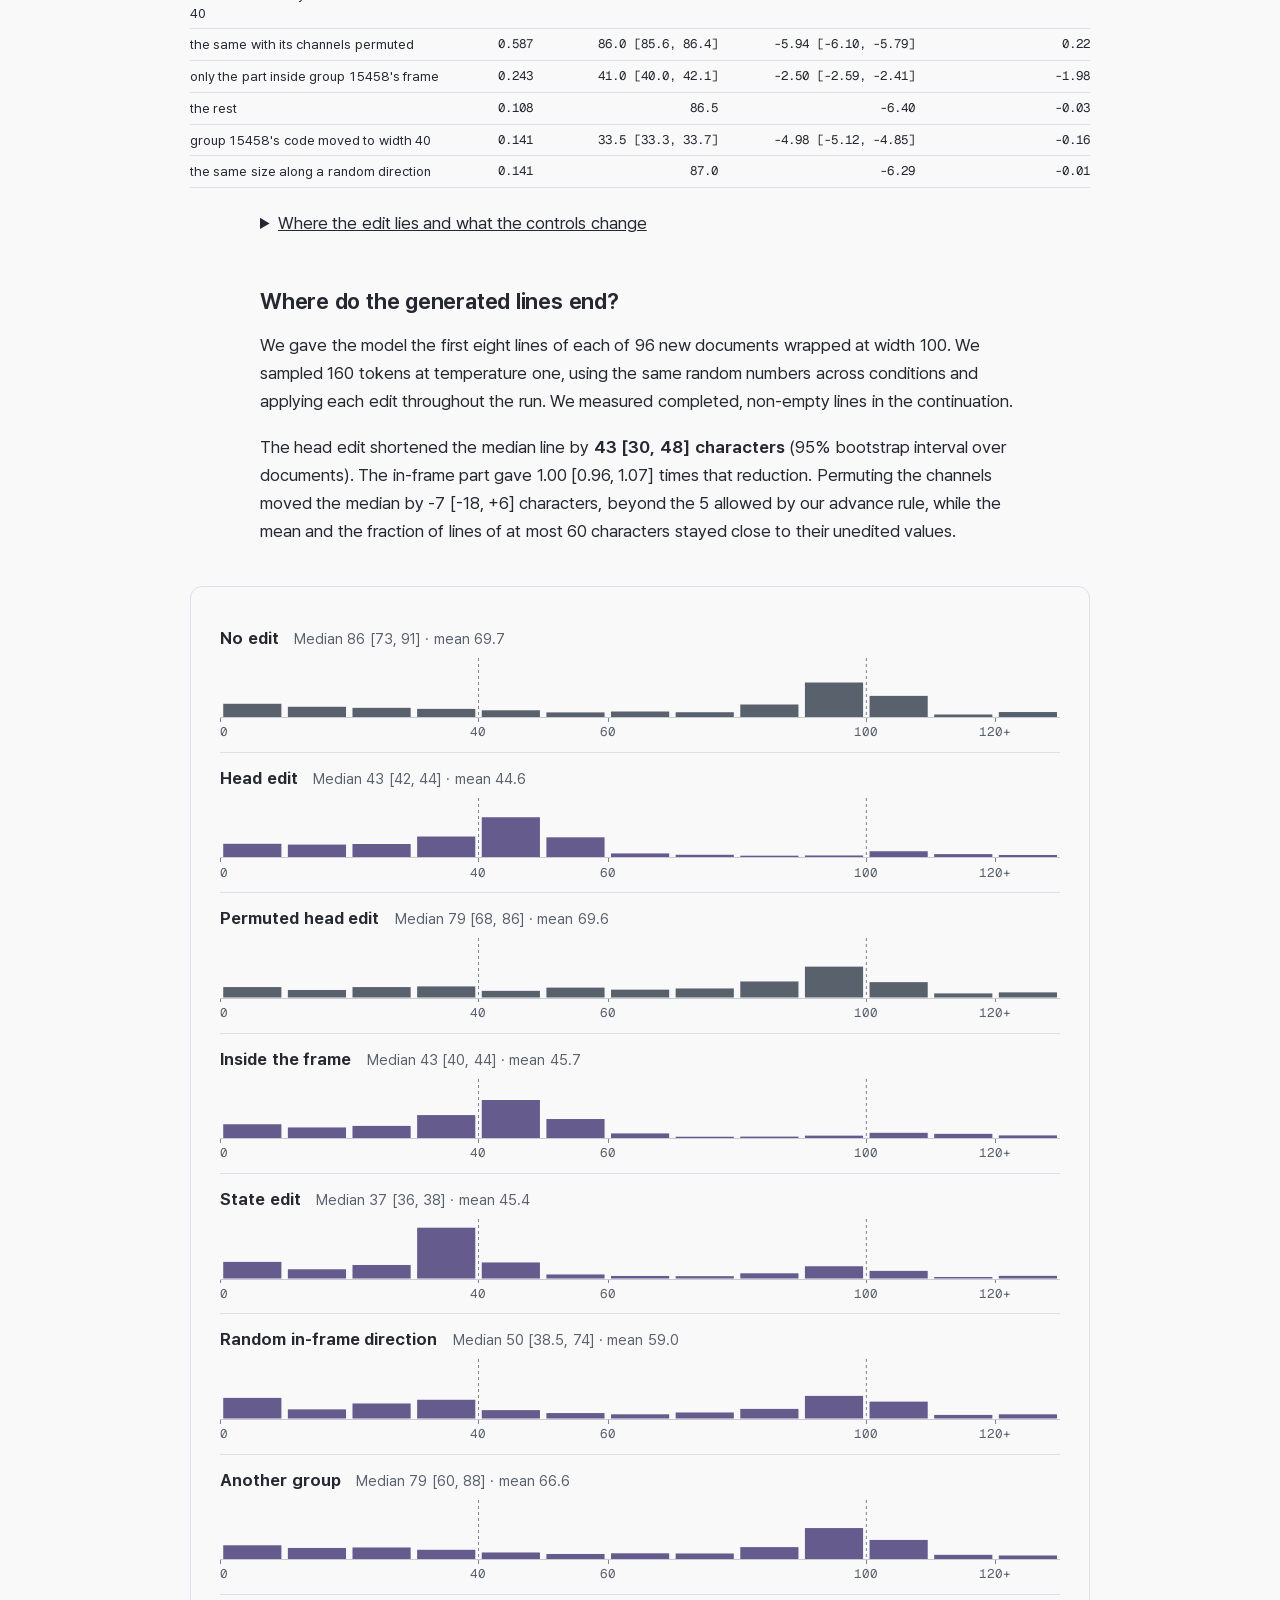
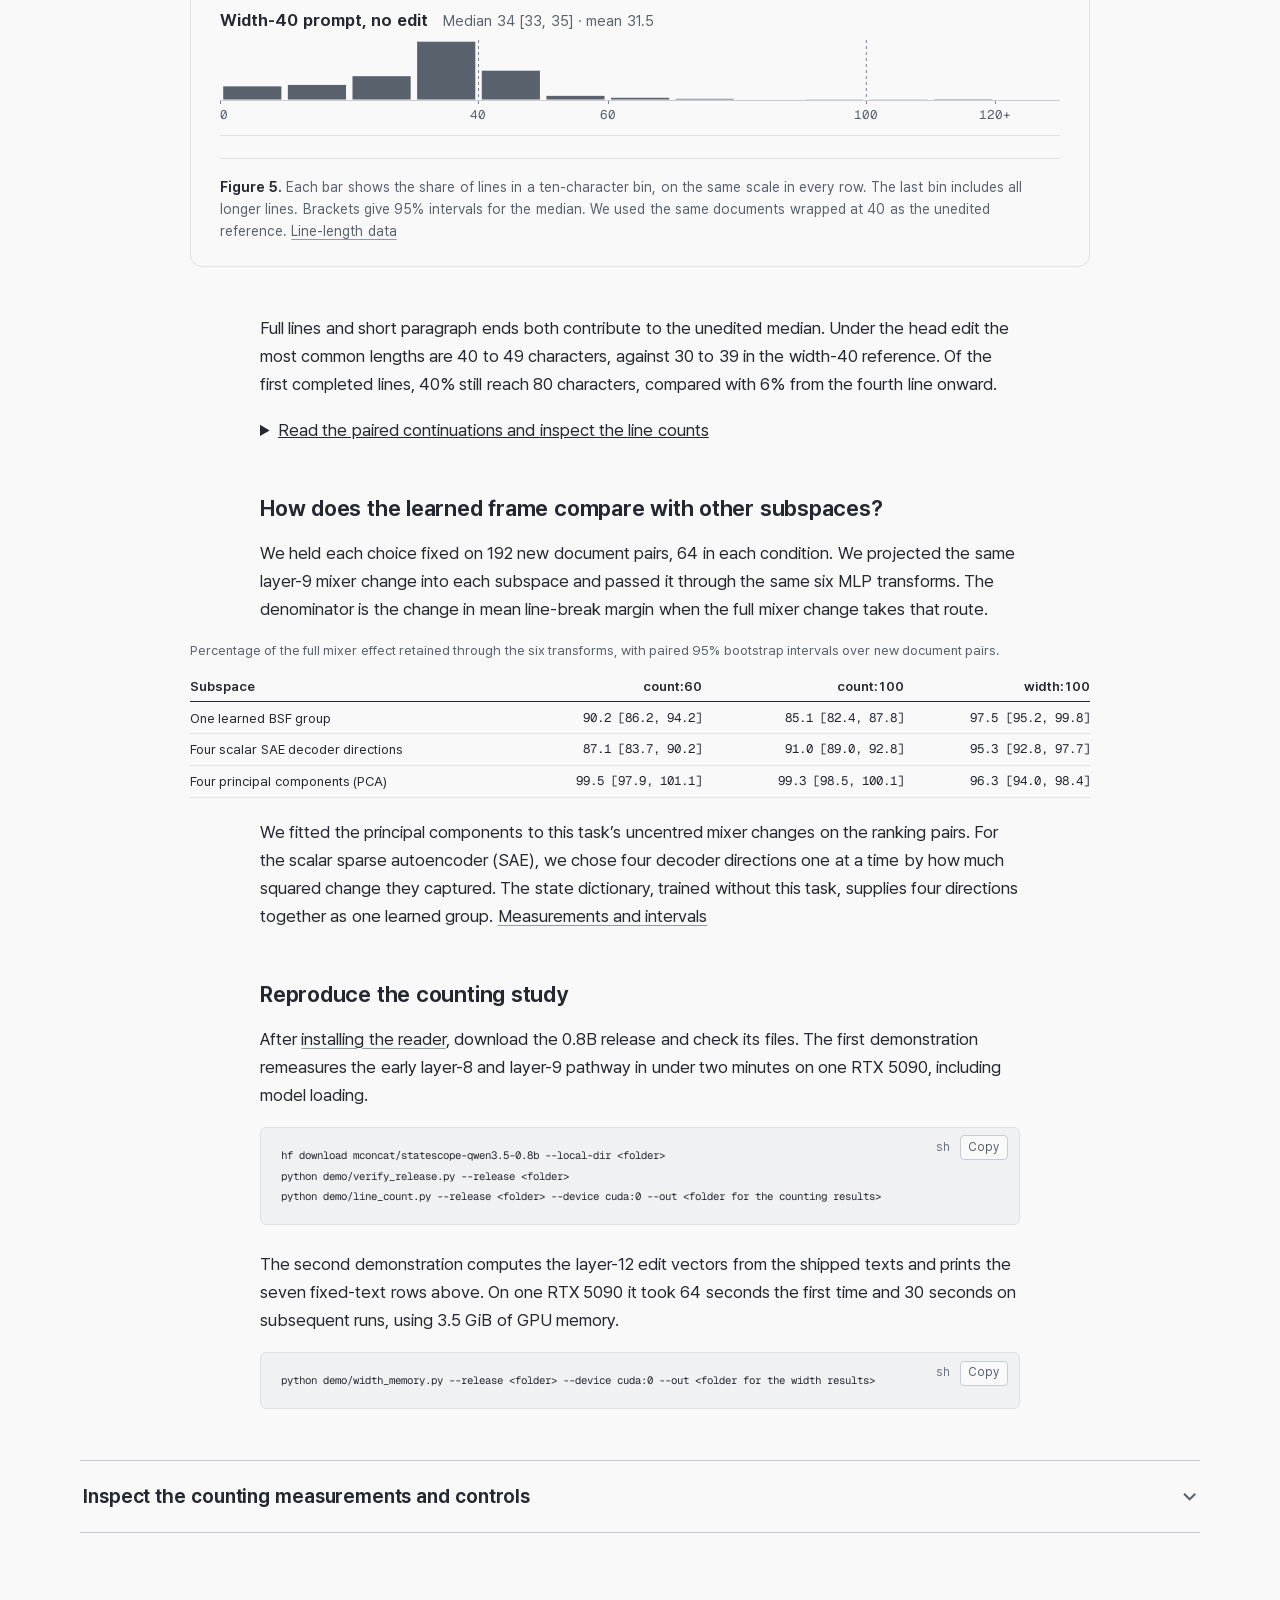
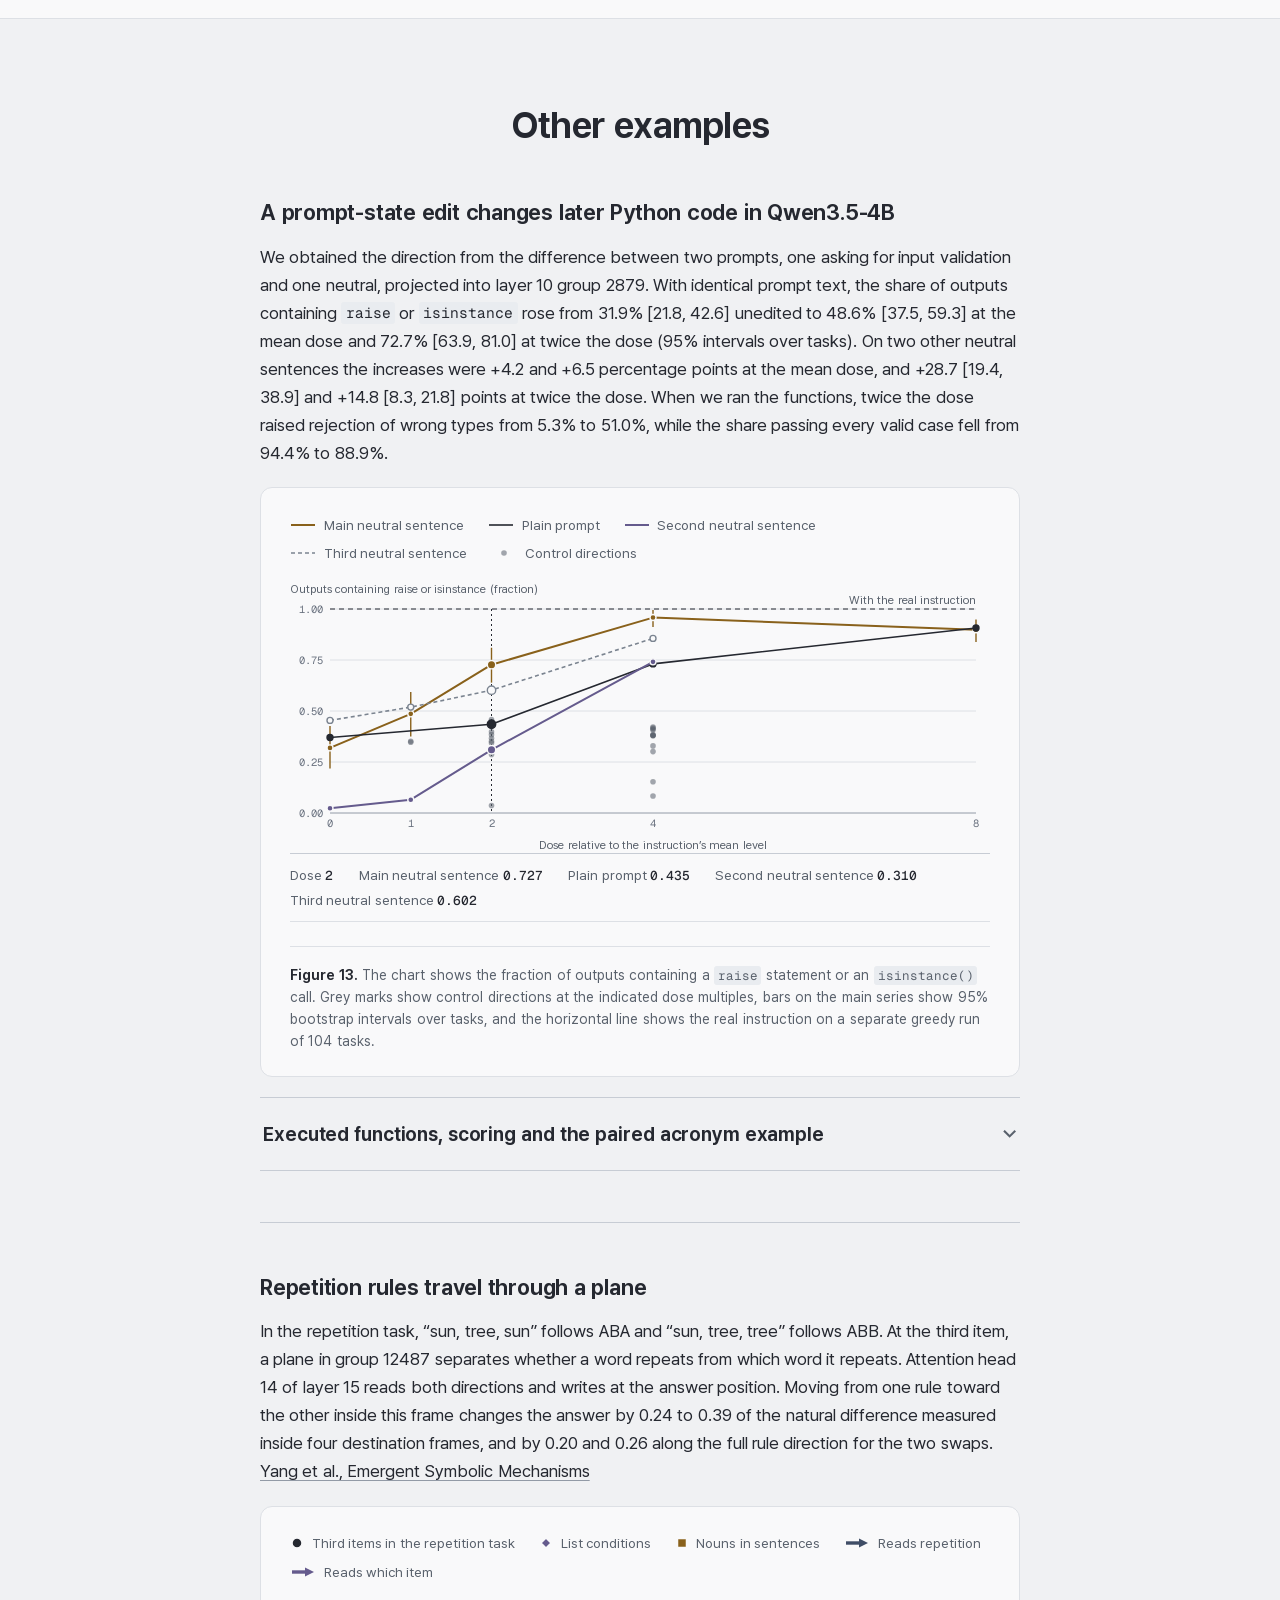
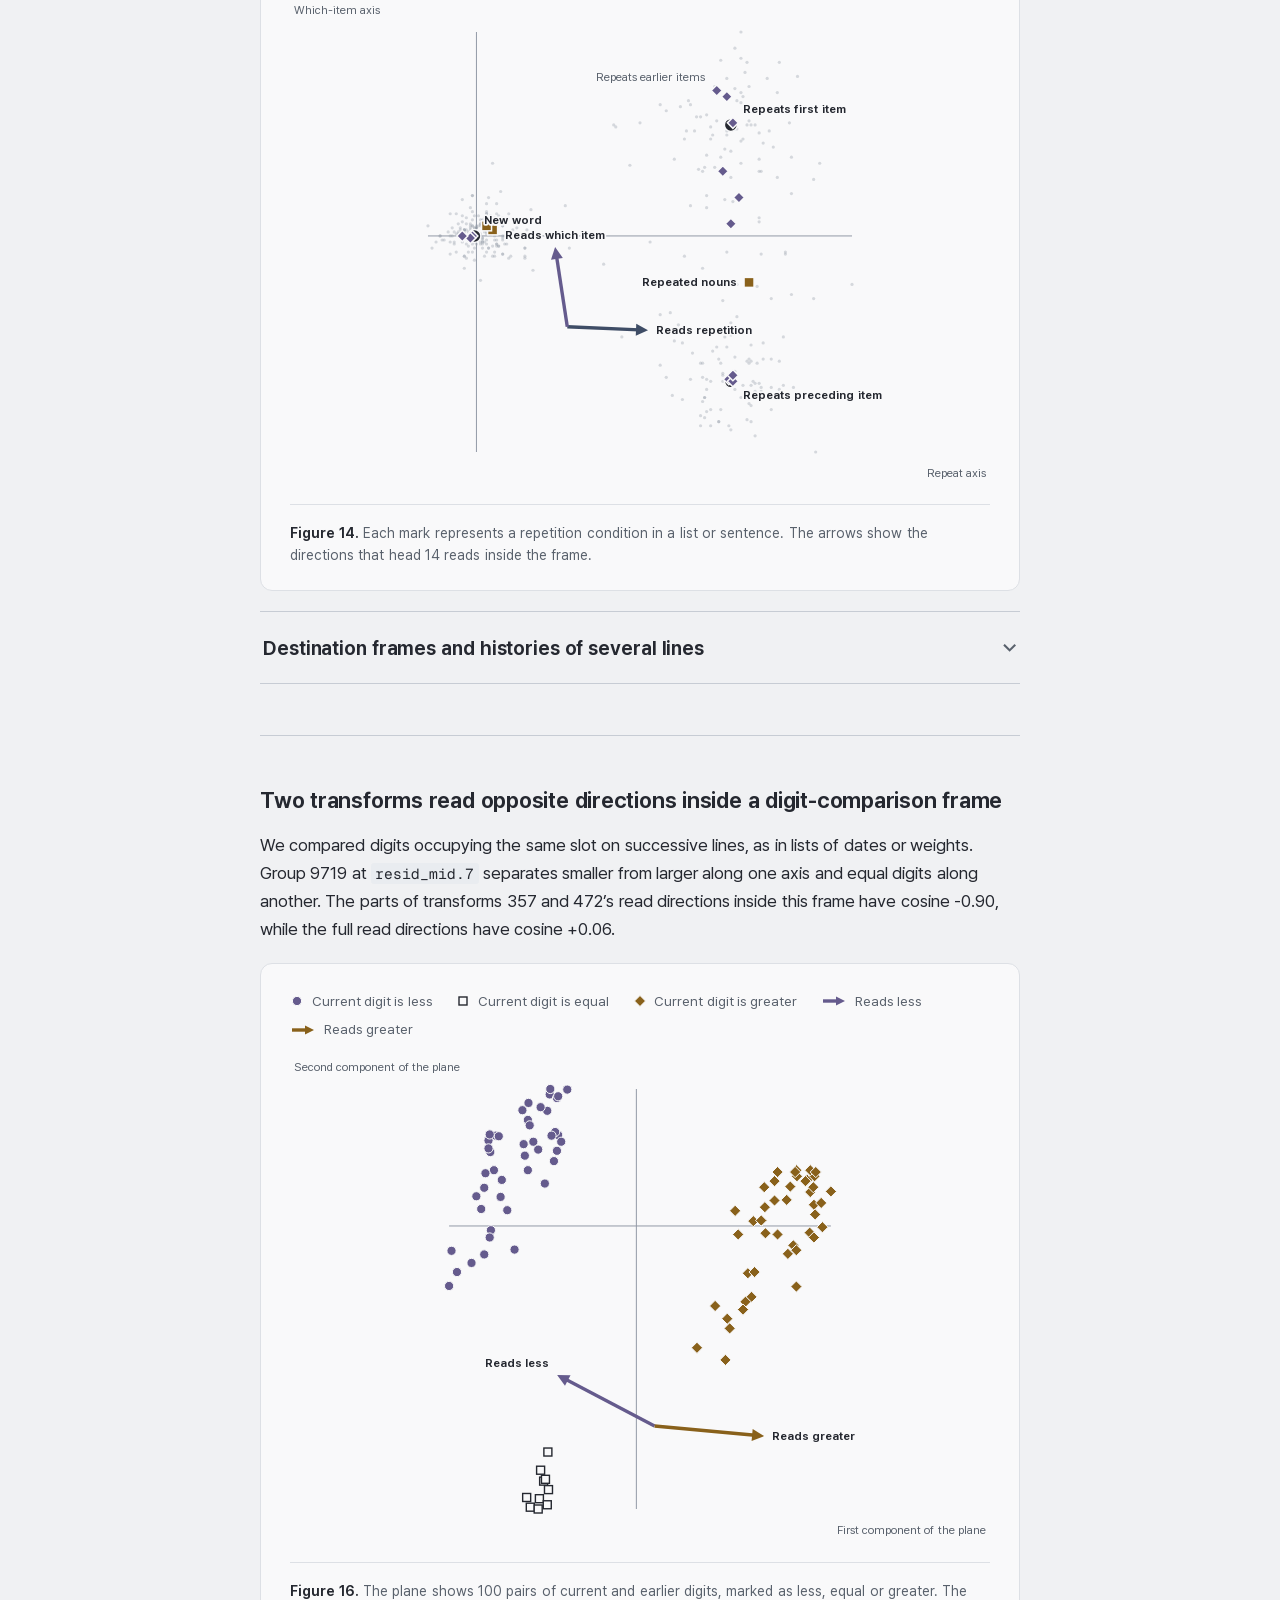
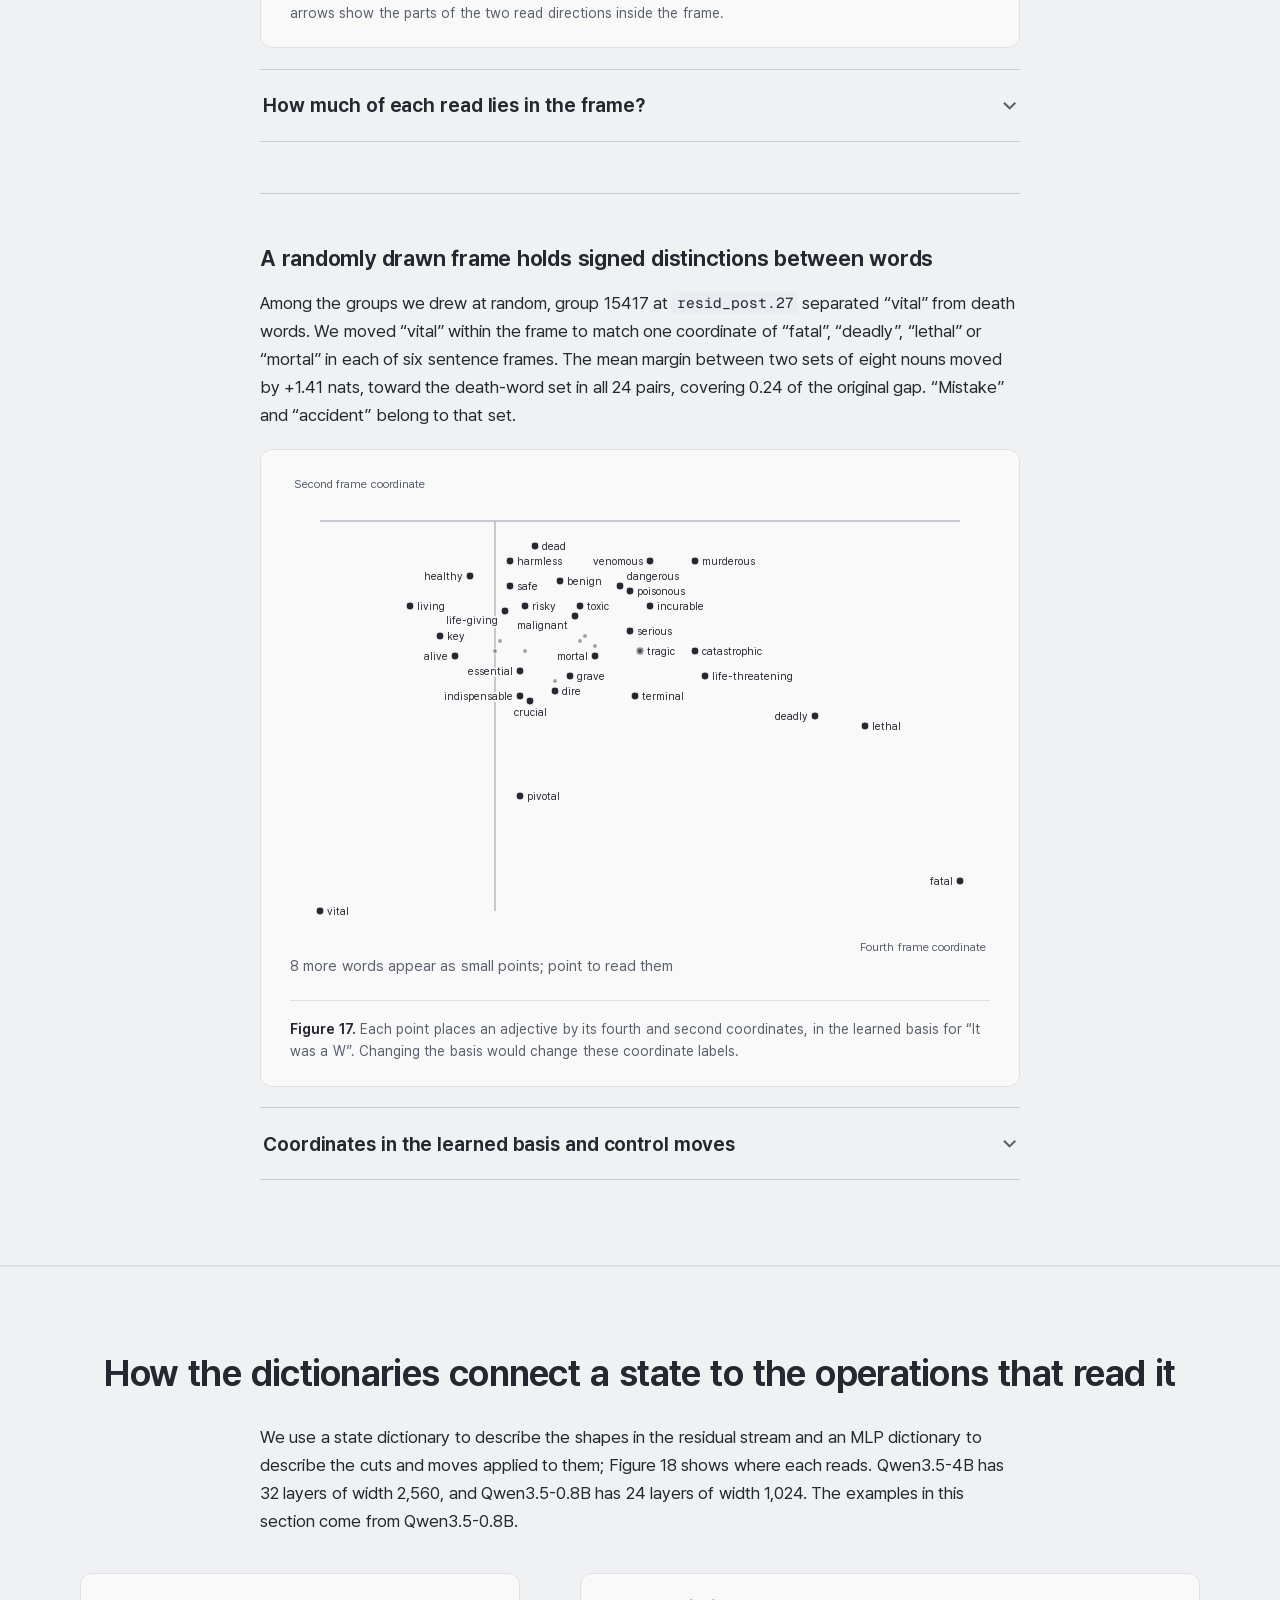
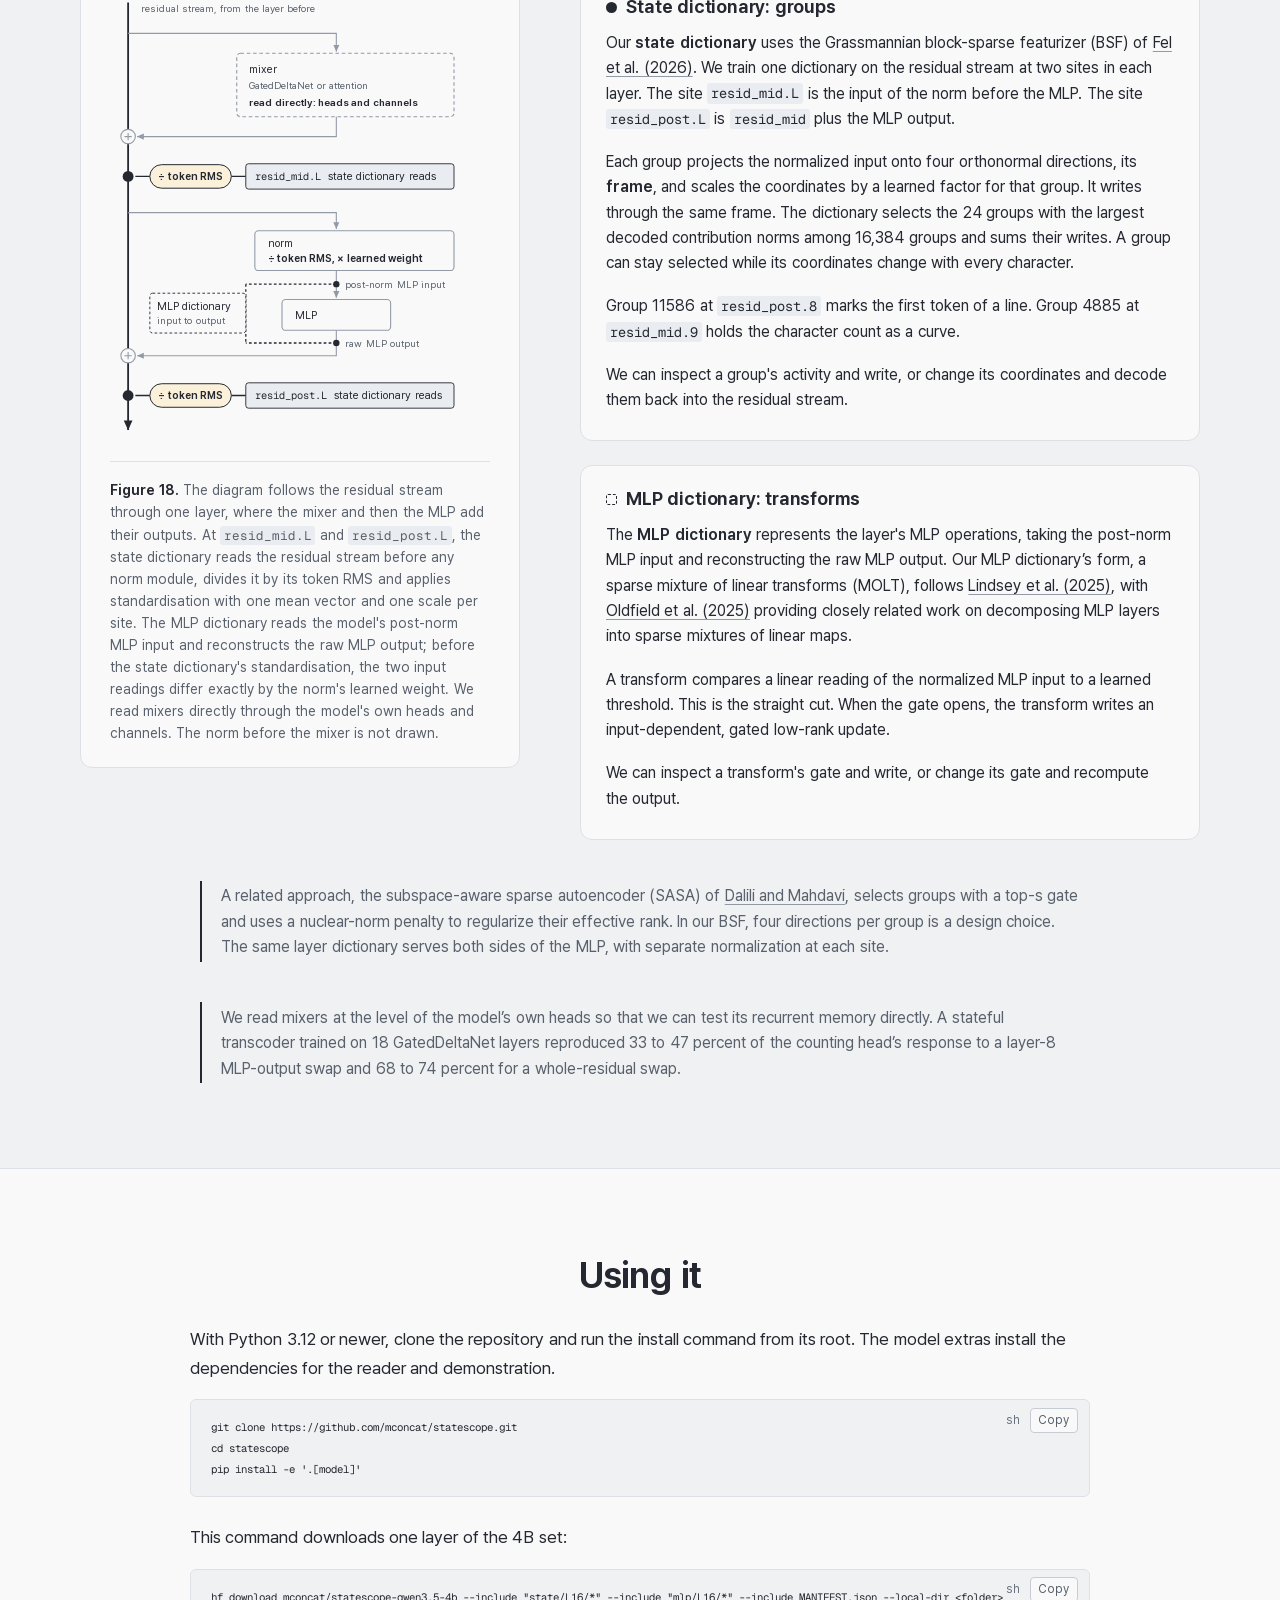
==== commit f858f307: "Tell one study in depth: how a hybrid model counts characters to the line end The article now follow" ====
--- a/index.html
+++ b/index.html
@@ -4,21 +4,21 @@
 <head>
 <meta charset="utf-8">
 <meta name="viewport" content="width=device-width, initial-scale=1">
-<title>statescope: Trace model computations through learned state groups</title>
-<meta name="description" content="Follow a signal through a learned state group, identify the operations that read it, and test how editing the state changes a language model’s predictions.">
+<title>statescope: How does a hybrid language model with mostly recurrent mixers count characters to the end of a line?</title>
+<meta name="description" content="A recurrent head counts characters. A later head combines that count with line width. We edit its read and measure where generated lines end.">
 <meta property="og:type" content="website">
-<meta property="og:title" content="statescope: Trace model computations through learned state groups">
-<meta property="og:description" content="Follow a signal through a learned state group, identify the operations that read it, and test how editing the state changes a language model’s predictions.">
+<meta property="og:title" content="statescope: How does a hybrid language model with mostly recurrent mixers count characters to the end of a line?">
+<meta property="og:description" content="A recurrent head counts characters. A later head combines that count with line width. We edit its read and measure where generated lines end.">
 <meta property="og:site_name" content="statescope">
 <meta property="og:url" content="https://statescope.ai/">
 <meta property="og:image" content="https://statescope.ai/assets/og-card.png">
 <meta property="og:image:width" content="1200">
 <meta property="og:image:height" content="630">
-<meta property="og:image:alt" content="Two Qwen experiments: line-end states converge after a memory write, and editing prompt states increases the frequency of raise or isinstance in generated code.">
+<meta property="og:image:alt" content="Count curves at five wrapping widths before and after the layer-12 mixer writes. Cell means at equal distance from the line end converge in the two directions shown.">
 <meta name="twitter:card" content="summary_large_image">
 <meta name="twitter:image" content="https://statescope.ai/assets/og-card.png">
-<meta name="twitter:title" content="statescope: Trace model computations through learned state groups">
-<meta name="twitter:description" content="Follow a signal through a learned state group, identify the operations that read it, and test how editing the state changes a language model’s predictions.">
+<meta name="twitter:title" content="statescope: How does a hybrid language model with mostly recurrent mixers count characters to the end of a line?">
+<meta name="twitter:description" content="A recurrent head counts characters. A later head combines that count with line width. We edit its read and measure where generated lines end.">
 <meta name="color-scheme" content="light dark">
 <link rel="icon" href="assets/favicon.svg" type="image/svg+xml">
 <link rel="preload" href="assets/fonts/site-sans-var.woff2" as="font" type="font/woff2" crossorigin>
@@ -32,8 +32,8 @@
 
 <header class="hero" id="top">
   <p class="project-name">statescope</p>
-  <h1>Trace model computations through learned state groups</h1>
-  <p class="sets">statescope pairs a dictionary of multidimensional states with a dictionary of MLP operations. We can follow a signal within one group, identify the operations that read it, and edit the state to test its effect on a prediction.</p>
+  <h1>How does a hybrid language model with mostly recurrent mixers count characters to the end of a line?</h1>
+  <p class="sets">Gurnee et al. traced how an attention model turns a character count into the distance to a line end. How does Qwen3.5-0.8B do it when most of its mixers are recurrent? With statescope, we release a reader and two dictionaries for every layer of Qwen3.5-0.8B and Qwen3.5-4B, one that represents residual-stream states with groups of four learned directions and one that describes the MLP’s operations. We trace a recurrent head’s character clock as a curve in one learned state group, then follow a layer-12 head that combines count with a width read from earlier lines. Moving just the part of that head’s width edit inside another group’s frame brings the line-break margin to its threshold earlier and shortens the lines the model generates.</p>
   <nav class="links" aria-label="Code and weights">
     <a class="pill" href="https://github.com/mconcat/statescope"><svg viewBox="0 0 16 16" width="16" height="16" aria-hidden="true"><path d="M5.6 3.6 1.6 8l4 4.4M10.4 3.6l4 4.4-4 4.4" fill="none" stroke="currentColor" stroke-width="1.6" stroke-linecap="round" stroke-linejoin="round"/></svg>Code</a>
     <a class="pill" href="https://huggingface.co/mconcat/statescope-qwen3.5-4b"><svg viewBox="0 0 16 16" width="16" height="16" aria-hidden="true"><path d="M8 1.8 14 5 8 8.2 2 5zM2 8l6 3.2L14 8M2 11l6 3.2 6-3.2" fill="none" stroke="currentColor" stroke-width="1.4" stroke-linejoin="round"/></svg>Weights for <span class="nw">Qwen3.5-4B</span></a>
@@ -43,52 +43,86 @@
 
 <main id="main">
 
-<section class="wrap research-overview" aria-labelledby="abstract">
-  <h2 id="abstract"><a href="#abstract">What changes when we edit a state?</a></h2>
-  <p class="research-intro">We trained the state and MLP dictionaries separately, without line-counting labels or hand-picked counting directions. Across three line-wrapping conditions in Qwen3.5-0.8B, we found <a href="https://github.com/mconcat/statescope#what-the-baselines-show">the same four-dimensional state group</a>. Its coordinates tracked character count, and different MLP transforms read different parts of that range.</p>
-  <p class="research-intro">Editing the model’s memory of line width shifts <a href="#example">line-break preference</a> toward earlier positions. In Qwen3.5-4B, editing one state direction as the model reads a neutral prompt changes <a href="#prompt-states">the Python code it generates later</a>.</p>
-  <div class="result-pair">
-
+
+<section class="wrap research-overview" aria-label="Count curves before and after the width write" id="abstract">
     <figure id="fig-overview" class="result">
       <p class="result-model">Qwen3.5-0.8B</p>
-      <h3><a href="#example">From characters counted to space remaining</a></h3>
+      <h3><a href="#story">From characters counted to characters remaining</a></h3>
       <div class="overview-pair">
-        <div><h4>Before the write</h4><svg viewBox="0 0 190 120" width="190" height="120"><path d="M43.2 59.2L46.4 55.5L44.5 51.7L44.2 52.4L45.3 53.8" class="mesh-connector"/><path d="M45.9 49.2L44.2 52.4L44.0 54.0L45.4 55.2L46.6 55.7" class="mesh-connector"/><path d="M46.7 49.6L43.6 49.7L43.5 52.1L45.1 53.9L46.0 55.0" class="mesh-connector"/><path d="M68.6 75.8L50.4 60.8L47.3 57.2L48.0 57.0L48.6 57.2" class="mesh-connector"/><path d="M75.6 80.4L59.7 70.2L56.4 65.6L56.0 63.7" class="mesh-connector"/><path d="M114.6 81.8L82.8 79.6L71.1 73.4L67.8 70.1" class="mesh-connector"/><path d="M107.7 70.4L86.7 72.8L80.2 70.8" class="mesh-connector"/><path d="M122.4 38.2L98.6 58.4L88.0 62.2" class="mesh-connector"/><path d="M102.2 37.4L89.5 47.4" class="mesh-connector"/><path d="M101.3 24.3L89.4 34.3" class="mesh-connector"/><path d="M37.4 59.4L40.7 59.1L43.2 59.2L45.2 58.7L46.0 56.9L46.1 54.2L46.1 51.6L45.9 49.2L45.7 47.1L45.5 46.2L45.4 45.9L45.5 47.1L46.7 49.6L48.3 53.2L51.4 58.0L55.5 63.3L61.4 69.4L68.6 75.8" class="path-line"/><path d="M46.7 49.6L47.3 51.3L48.3 53.2L49.6 55.5L51.4 58.0L53.4 60.6L55.5 63.3L58.3 66.4L61.4 69.4L64.7 72.5L68.6 75.8" class="mesh-end"/><path d="M42.0 54.8L45.4 55.0L46.4 55.5L46.6 56.0L46.2 55.8L45.3 54.8L44.5 53.6L44.2 52.4L43.9 51.3L43.6 50.4L43.6 49.7L43.5 49.5L43.6 49.7L44.1 50.7L44.6 52.2L46.2 54.6L47.7 57.4L50.4 60.8L53.9 65.0L58.1 68.9L63.0 73.0L69.0 77.1L75.6 80.4L82.5 83.0L90.7 84.8L97.7 84.8L106.1 84.2L114.6 81.8" class="path-line"/><path d="M75.6 80.4L78.8 81.4L82.5 83.0L86.2 83.6L90.7 84.8L93.9 84.8L97.7 84.8L101.9 84.8L106.1 84.2L109.6 83.0L114.6 81.8" class="mesh-end"/><path d="M39.4 49.4L42.6 50.3L44.5 51.7L45.4 53.3L45.3 54.2L45.0 54.6L44.5 54.4L44.0 54.0L43.7 53.7L43.3 53.0L43.6 52.4L43.6 52.2L43.5 52.1L43.9 52.7L44.3 53.1L44.8 54.0L45.9 55.4L47.3 57.2L48.8 59.4L50.9 61.9L53.2 64.9L56.2 67.2L59.7 70.2L63.5 72.5L67.4 75.1L72.1 76.8L77.1 78.6L82.8 79.6L87.7 79.8L93.1 78.8L98.2 77.1L103.5 74.4L107.7 70.4L111.9 65.5L114.8 59.7L118.3 53.1L120.0 45.7L122.4 38.2" class="path-line"/><path d="M107.7 70.4L109.8 68.1L111.9 65.5L114.0 62.8L114.8 59.7L116.9 56.4L118.3 53.1L118.9 49.6L120.0 45.7L120.5 41.9L122.4 38.2" class="mesh-end"/><path d="M38.3 50.4L41.9 51.2L44.2 52.4L45.9 54.4L46.3 55.2L45.8 55.5L46.0 55.5L45.4 55.2L44.9 55.0L44.7 54.4L45.0 54.4L44.7 53.8L45.1 53.9L45.2 54.1L46.2 54.7L46.3 55.1L47.1 56.3L48.0 57.0L49.3 58.6L50.7 60.1L52.7 62.0L54.6 63.5L56.4 65.6L59.1 67.4L62.1 69.0L64.9 70.6L67.7 72.0L71.1 73.4L74.4 74.2L77.5 74.5L80.8 74.5L84.3 73.8L86.7 72.8L90.0 71.0L92.3 68.8L94.5 65.2L97.0 62.2L98.6 58.4L99.4 54.1L100.7 49.6L101.9 45.4L102.2 40.6L102.2 37.4L102.3 33.2L101.7 30.3L101.5 27.6L101.9 25.8L101.3 24.3" class="path-line"/><path d="M102.2 37.4L102.5 35.2L102.3 33.2L101.9 31.6L101.7 30.3L101.5 29.1L101.5 27.6L101.0 26.6L101.9 25.8L101.8 25.3L101.3 24.3" class="mesh-end"/><path d="M38.2 51.7L42.8 52.4L45.3 53.8L47.7 55.6L48.1 56.0L48.1 56.0L47.2 55.9L46.6 55.7L46.3 55.1L45.9 55.3L45.8 55.0L46.2 54.9L46.0 55.0L45.9 54.8L46.6 55.5L47.0 55.8L47.7 56.2L48.6 57.2L49.7 58.1L51.2 59.3L52.2 60.8L53.8 62.1L56.0 63.7L57.7 65.0L60.0 66.6L62.5 67.9L65.2 69.0L67.8 70.1L69.8 70.8L73.1 71.4L75.0 71.3L77.7 71.2L80.2 70.8L82.7 70.1L84.2 68.5L85.8 66.9L87.6 64.9L88.0 62.2L88.8 59.5L89.9 56.4L90.3 53.3L90.8 50.0L89.5 47.4L90.7 43.4L90.3 40.9L90.6 37.9L89.7 35.9L89.4 34.3L89.0 32.3L88.8 31.6L88.7 30.8L88.9 30.7L88.8 31.0L89.0 31.4L89.3 32.5L90.5 33.3L91.7 34.7L93.6 36.5" class="path-line"/><path d="M88.8 31.0L89.0 31.2L89.0 31.4L89.4 32.3L89.3 32.5L89.9 32.9L90.5 33.3L91.3 34.4L91.7 34.7L92.8 35.6L93.6 36.5" class="mesh-end"/></svg><p>Spread <b>0.71</b></p></div>
-        <div><h4>After the write</h4><svg viewBox="0 0 190 120" width="190" height="120"><path d="M47.3 59.3L46.3 52.0L44.1 51.8L43.2 53.2L41.9 53.1" class="mesh-connector"/><path d="M61.8 77.5L47.0 57.4L46.1 54.8L46.4 56.7L45.6 57.2" class="mesh-connector"/><path d="M92.7 82.8L49.9 63.0L46.9 53.0L47.9 55.5L46.9 57.9" class="mesh-connector"/><path d="M114.2 42.4L64.5 77.1L48.5 53.4L49.2 53.6L49.0 57.2" class="mesh-connector"/><path d="M100.4 81.6L52.5 62.3L49.6 53.5L51.0 54.5" class="mesh-connector"/><path d="M129.5 40.0L70.3 81.9L50.5 57.9L51.2 51.3" class="mesh-connector"/><path d="M106.6 85.7L56.1 69.8L50.6 50.2" class="mesh-connector"/><path d="M127.9 45.1L75.5 83.4L52.6 53.1" class="mesh-connector"/><path d="M102.3 81.9L60.6 62.3" class="mesh-connector"/><path d="M119.3 57.2L77.1 72.2" class="mesh-connector"/><path d="M40.2 52.8L44.2 55.5L47.3 59.3L50.2 63.6L52.3 67.3L54.6 70.5L57.8 74.2L61.8 77.5L66.3 80.5L72.0 83.0L78.6 84.7L85.3 84.4L92.7 82.8L99.3 78.8L104.5 72.3L109.4 63.8L112.4 53.4L114.2 42.4" class="path-line"/><path d="M92.7 82.8L95.5 80.9L99.3 78.8L102.1 75.7L104.5 72.3L107.2 68.3L109.4 63.8L111.2 58.7L112.4 53.4L113.9 48.3L114.2 42.4" class="mesh-end"/><path d="M41.1 49.0L44.8 50.2L46.3 52.0L47.3 53.9L47.8 55.5L47.4 56.2L46.7 56.9L47.0 57.4L47.1 58.1L47.3 58.7L47.9 59.8L48.9 61.2L49.9 63.0L51.7 65.5L53.7 68.1L56.7 70.9L60.2 74.2L64.5 77.1L70.3 80.6L76.9 82.9L83.9 84.0L92.1 83.9L100.4 81.6L108.7 77.7L116.9 71.3L121.9 62.3L126.9 52.2L129.5 40.0" class="path-line"/><path d="M100.4 81.6L104.3 79.5L108.7 77.7L112.4 74.2L116.9 71.3L119.2 67.3L121.9 62.3L124.9 57.8L126.9 52.2L127.5 46.6L129.5 40.0" class="mesh-end"/><path d="M38.3 48.7L41.8 50.3L44.1 51.8L45.8 53.5L46.4 54.7L46.4 55.0L46.4 55.0L46.1 54.8L46.2 54.5L46.1 54.2L46.6 53.8L46.9 53.3L46.9 53.0L47.3 53.0L47.5 52.7L47.8 52.8L48.2 53.1L48.5 53.4L48.7 54.2L49.6 55.7L50.0 57.5L51.0 59.3L52.5 62.3L54.5 65.3L57.0 69.1L60.3 72.9L64.8 77.7L70.3 81.9L76.2 85.6L83.5 87.9L90.8 89.1L99.0 88.6L106.6 85.7L113.4 80.8L118.5 73.5L123.7 65.1L125.7 54.9L127.9 45.1" class="path-line"/><path d="M106.6 85.7L110.1 83.6L113.4 80.8L117.0 78.2L118.5 73.5L121.8 69.6L123.7 65.1L124.3 60.1L125.7 54.9L126.3 49.9L127.9 45.1" class="mesh-end"/><path d="M37.6 50.3L41.2 51.8L43.2 53.2L45.3 55.2L46.2 56.2L46.0 56.4L46.4 56.7L46.4 56.7L46.3 56.7L46.5 56.4L47.1 56.4L47.2 56.0L47.9 55.5L47.9 55.2L48.8 55.0L48.7 54.4L49.1 54.4L49.2 53.6L49.6 53.6L49.6 53.3L49.9 53.3L49.8 53.1L49.6 53.5L49.7 53.9L50.1 54.2L50.1 55.3L50.0 56.3L50.5 57.9L51.0 59.8L51.6 61.7L52.4 64.2L54.2 66.9L56.1 69.8L58.8 72.6L61.7 75.8L66.0 78.3L70.6 81.2L75.5 83.4L80.6 84.7L86.2 85.3L92.8 86.2L97.8 84.3L102.3 81.9L107.0 78.4L110.2 73.5L113.9 68.3L116.7 63.3L119.3 57.2" class="path-line"/><path d="M102.3 81.9L105.3 80.4L107.0 78.4L109.0 76.1L110.2 73.5L112.0 71.3L113.9 68.3L114.6 65.5L116.7 63.3L118.2 60.9L119.3 57.2" class="mesh-end"/><path d="M35.7 49.2L39.8 50.9L41.9 53.1L44.3 55.0L45.6 56.2L45.9 56.8L45.8 57.0L45.6 57.2L45.7 57.3L45.8 57.8L46.1 57.6L46.8 57.7L46.9 57.9L47.2 57.5L47.8 57.8L48.2 57.4L48.8 57.2L49.0 57.2L49.6 56.4L50.1 56.0L50.4 55.7L50.7 55.1L51.0 54.5L51.1 53.8L51.1 53.2L51.3 52.2L51.4 51.7L51.2 51.3L50.6 51.0L51.3 50.6L50.5 49.9L50.8 50.2L50.6 50.2L51.2 50.5L51.5 51.4L51.4 51.6L52.4 52.5L52.6 53.1L54.2 54.6L55.3 55.9L57.4 57.9L59.0 60.1L60.6 62.3L63.8 64.7L66.8 67.3L70.7 69.3L73.1 71.1L77.1 72.2L81.5 73.6L85.2 73.8L89.1 73.4L93.8 72.7L96.9 71.7L99.7 69.3L101.9 66.5L104.6 64.4L106.1 60.5L108.7 57.7" class="path-line"/><path d="M96.9 71.7L98.1 70.2L99.7 69.3L100.7 67.6L101.9 66.5L102.6 65.0L104.6 64.4L105.2 62.6L106.1 60.5L107.3 59.5L108.7 57.7" class="mesh-end"/></svg><p>Spread <b>0.04</b></p></div>
-      </div>
-      <figcaption><b>Figure 1.</b> Each curve follows one line width in the same projection. Gold marks the last 10 characters. Across widths, states with equal space remaining cluster more tightly after the memory write. <a href="#story">Explore the measured states.</a></figcaption>
+        <div><h4>Before the layer-12 write</h4><svg viewBox="0 0 190 120" width="190" height="120"><path d="M43.2 59.2L46.4 55.5L44.5 51.7L44.2 52.4L45.3 53.8" class="mesh-connector"/><path d="M45.9 49.2L44.2 52.4L44.0 54.0L45.4 55.2L46.6 55.7" class="mesh-connector"/><path d="M46.7 49.6L43.6 49.7L43.5 52.1L45.1 53.9L46.0 55.0" class="mesh-connector"/><path d="M68.6 75.8L50.4 60.8L47.3 57.2L48.0 57.0L48.6 57.2" class="mesh-connector"/><path d="M75.6 80.4L59.7 70.2L56.4 65.6L56.0 63.7" class="mesh-connector"/><path d="M114.6 81.8L82.8 79.6L71.1 73.4L67.8 70.1" class="mesh-connector"/><path d="M107.7 70.4L86.7 72.8L80.2 70.8" class="mesh-connector"/><path d="M122.4 38.2L98.6 58.4L88.0 62.2" class="mesh-connector"/><path d="M102.2 37.4L89.5 47.4" class="mesh-connector"/><path d="M101.3 24.3L89.4 34.3" class="mesh-connector"/><path d="M37.4 59.4L40.7 59.1L43.2 59.2L45.2 58.7L46.0 56.9L46.1 54.2L46.1 51.6L45.9 49.2L45.7 47.1L45.5 46.2L45.4 45.9L45.5 47.1L46.7 49.6L48.3 53.2L51.4 58.0L55.5 63.3L61.4 69.4L68.6 75.8" class="path-line"/><path d="M46.7 49.6L47.3 51.3L48.3 53.2L49.6 55.5L51.4 58.0L53.4 60.6L55.5 63.3L58.3 66.4L61.4 69.4L64.7 72.5L68.6 75.8" class="mesh-end"/><path d="M42.0 54.8L45.4 55.0L46.4 55.5L46.6 56.0L46.2 55.8L45.3 54.8L44.5 53.6L44.2 52.4L43.9 51.3L43.6 50.4L43.6 49.7L43.5 49.5L43.6 49.7L44.1 50.7L44.6 52.2L46.2 54.6L47.7 57.4L50.4 60.8L53.9 65.0L58.1 68.9L63.0 73.0L69.0 77.1L75.6 80.4L82.5 83.0L90.7 84.8L97.7 84.8L106.1 84.2L114.6 81.8" class="path-line"/><path d="M75.6 80.4L78.8 81.4L82.5 83.0L86.2 83.6L90.7 84.8L93.9 84.8L97.7 84.8L101.9 84.8L106.1 84.2L109.6 83.0L114.6 81.8" class="mesh-end"/><path d="M39.4 49.4L42.6 50.3L44.5 51.7L45.4 53.3L45.3 54.2L45.0 54.6L44.5 54.4L44.0 54.0L43.7 53.7L43.3 53.0L43.6 52.4L43.6 52.2L43.5 52.1L43.9 52.7L44.3 53.1L44.8 54.0L45.9 55.4L47.3 57.2L48.8 59.4L50.9 61.9L53.2 64.9L56.2 67.2L59.7 70.2L63.5 72.5L67.4 75.1L72.1 76.8L77.1 78.6L82.8 79.6L87.7 79.8L93.1 78.8L98.2 77.1L103.5 74.4L107.7 70.4L111.9 65.5L114.8 59.7L118.3 53.1L120.0 45.7L122.4 38.2" class="path-line"/><path d="M107.7 70.4L109.8 68.1L111.9 65.5L114.0 62.8L114.8 59.7L116.9 56.4L118.3 53.1L118.9 49.6L120.0 45.7L120.5 41.9L122.4 38.2" class="mesh-end"/><path d="M38.3 50.4L41.9 51.2L44.2 52.4L45.9 54.4L46.3 55.2L45.8 55.5L46.0 55.5L45.4 55.2L44.9 55.0L44.7 54.4L45.0 54.4L44.7 53.8L45.1 53.9L45.2 54.1L46.2 54.7L46.3 55.1L47.1 56.3L48.0 57.0L49.3 58.6L50.7 60.1L52.7 62.0L54.6 63.5L56.4 65.6L59.1 67.4L62.1 69.0L64.9 70.6L67.7 72.0L71.1 73.4L74.4 74.2L77.5 74.5L80.8 74.5L84.3 73.8L86.7 72.8L90.0 71.0L92.3 68.8L94.5 65.2L97.0 62.2L98.6 58.4L99.4 54.1L100.7 49.6L101.9 45.4L102.2 40.6L102.2 37.4L102.3 33.2L101.7 30.3L101.5 27.6L101.9 25.8L101.3 24.3" class="path-line"/><path d="M102.2 37.4L102.5 35.2L102.3 33.2L101.9 31.6L101.7 30.3L101.5 29.1L101.5 27.6L101.0 26.6L101.9 25.8L101.8 25.3L101.3 24.3" class="mesh-end"/><path d="M38.2 51.7L42.8 52.4L45.3 53.8L47.7 55.6L48.1 56.0L48.1 56.0L47.2 55.9L46.6 55.7L46.3 55.1L45.9 55.3L45.8 55.0L46.2 54.9L46.0 55.0L45.9 54.8L46.6 55.5L47.0 55.8L47.7 56.2L48.6 57.2L49.7 58.1L51.2 59.3L52.2 60.8L53.8 62.1L56.0 63.7L57.7 65.0L60.0 66.6L62.5 67.9L65.2 69.0L67.8 70.1L69.8 70.8L73.1 71.4L75.0 71.3L77.7 71.2L80.2 70.8L82.7 70.1L84.2 68.5L85.8 66.9L87.6 64.9L88.0 62.2L88.8 59.5L89.9 56.4L90.3 53.3L90.8 50.0L89.5 47.4L90.7 43.4L90.3 40.9L90.6 37.9L89.7 35.9L89.4 34.3L89.0 32.3L88.8 31.6L88.7 30.8L88.9 30.7L88.8 31.0L89.0 31.4L89.3 32.5L90.5 33.3L91.7 34.7L93.6 36.5" class="path-line"/><path d="M88.8 31.0L89.0 31.2L89.0 31.4L89.4 32.3L89.3 32.5L89.9 32.9L90.5 33.3L91.3 34.4L91.7 34.7L92.8 35.6L93.6 36.5" class="mesh-end"/></svg><p>Spread at equal distance <b>0.71</b></p></div>
+        <div><h4>After the layer-12 write</h4><svg viewBox="0 0 190 120" width="190" height="120"><path d="M47.3 59.3L46.3 52.0L44.1 51.8L43.2 53.2L41.9 53.1" class="mesh-connector"/><path d="M61.8 77.5L47.0 57.4L46.1 54.8L46.4 56.7L45.6 57.2" class="mesh-connector"/><path d="M92.7 82.8L49.9 63.0L46.9 53.0L47.9 55.5L46.9 57.9" class="mesh-connector"/><path d="M114.2 42.4L64.5 77.1L48.5 53.4L49.2 53.6L49.0 57.2" class="mesh-connector"/><path d="M100.4 81.6L52.5 62.3L49.6 53.5L51.0 54.5" class="mesh-connector"/><path d="M129.5 40.0L70.3 81.9L50.5 57.9L51.2 51.3" class="mesh-connector"/><path d="M106.6 85.7L56.1 69.8L50.6 50.2" class="mesh-connector"/><path d="M127.9 45.1L75.5 83.4L52.6 53.1" class="mesh-connector"/><path d="M102.3 81.9L60.6 62.3" class="mesh-connector"/><path d="M119.3 57.2L77.1 72.2" class="mesh-connector"/><path d="M40.2 52.8L44.2 55.5L47.3 59.3L50.2 63.6L52.3 67.3L54.6 70.5L57.8 74.2L61.8 77.5L66.3 80.5L72.0 83.0L78.6 84.7L85.3 84.4L92.7 82.8L99.3 78.8L104.5 72.3L109.4 63.8L112.4 53.4L114.2 42.4" class="path-line"/><path d="M92.7 82.8L95.5 80.9L99.3 78.8L102.1 75.7L104.5 72.3L107.2 68.3L109.4 63.8L111.2 58.7L112.4 53.4L113.9 48.3L114.2 42.4" class="mesh-end"/><path d="M41.1 49.0L44.8 50.2L46.3 52.0L47.3 53.9L47.8 55.5L47.4 56.2L46.7 56.9L47.0 57.4L47.1 58.1L47.3 58.7L47.9 59.8L48.9 61.2L49.9 63.0L51.7 65.5L53.7 68.1L56.7 70.9L60.2 74.2L64.5 77.1L70.3 80.6L76.9 82.9L83.9 84.0L92.1 83.9L100.4 81.6L108.7 77.7L116.9 71.3L121.9 62.3L126.9 52.2L129.5 40.0" class="path-line"/><path d="M100.4 81.6L104.3 79.5L108.7 77.7L112.4 74.2L116.9 71.3L119.2 67.3L121.9 62.3L124.9 57.8L126.9 52.2L127.5 46.6L129.5 40.0" class="mesh-end"/><path d="M38.3 48.7L41.8 50.3L44.1 51.8L45.8 53.5L46.4 54.7L46.4 55.0L46.4 55.0L46.1 54.8L46.2 54.5L46.1 54.2L46.6 53.8L46.9 53.3L46.9 53.0L47.3 53.0L47.5 52.7L47.8 52.8L48.2 53.1L48.5 53.4L48.7 54.2L49.6 55.7L50.0 57.5L51.0 59.3L52.5 62.3L54.5 65.3L57.0 69.1L60.3 72.9L64.8 77.7L70.3 81.9L76.2 85.6L83.5 87.9L90.8 89.1L99.0 88.6L106.6 85.7L113.4 80.8L118.5 73.5L123.7 65.1L125.7 54.9L127.9 45.1" class="path-line"/><path d="M106.6 85.7L110.1 83.6L113.4 80.8L117.0 78.2L118.5 73.5L121.8 69.6L123.7 65.1L124.3 60.1L125.7 54.9L126.3 49.9L127.9 45.1" class="mesh-end"/><path d="M37.6 50.3L41.2 51.8L43.2 53.2L45.3 55.2L46.2 56.2L46.0 56.4L46.4 56.7L46.4 56.7L46.3 56.7L46.5 56.4L47.1 56.4L47.2 56.0L47.9 55.5L47.9 55.2L48.8 55.0L48.7 54.4L49.1 54.4L49.2 53.6L49.6 53.6L49.6 53.3L49.9 53.3L49.8 53.1L49.6 53.5L49.7 53.9L50.1 54.2L50.1 55.3L50.0 56.3L50.5 57.9L51.0 59.8L51.6 61.7L52.4 64.2L54.2 66.9L56.1 69.8L58.8 72.6L61.7 75.8L66.0 78.3L70.6 81.2L75.5 83.4L80.6 84.7L86.2 85.3L92.8 86.2L97.8 84.3L102.3 81.9L107.0 78.4L110.2 73.5L113.9 68.3L116.7 63.3L119.3 57.2" class="path-line"/><path d="M102.3 81.9L105.3 80.4L107.0 78.4L109.0 76.1L110.2 73.5L112.0 71.3L113.9 68.3L114.6 65.5L116.7 63.3L118.2 60.9L119.3 57.2" class="mesh-end"/><path d="M35.7 49.2L39.8 50.9L41.9 53.1L44.3 55.0L45.6 56.2L45.9 56.8L45.8 57.0L45.6 57.2L45.7 57.3L45.8 57.8L46.1 57.6L46.8 57.7L46.9 57.9L47.2 57.5L47.8 57.8L48.2 57.4L48.8 57.2L49.0 57.2L49.6 56.4L50.1 56.0L50.4 55.7L50.7 55.1L51.0 54.5L51.1 53.8L51.1 53.2L51.3 52.2L51.4 51.7L51.2 51.3L50.6 51.0L51.3 50.6L50.5 49.9L50.8 50.2L50.6 50.2L51.2 50.5L51.5 51.4L51.4 51.6L52.4 52.5L52.6 53.1L54.2 54.6L55.3 55.9L57.4 57.9L59.0 60.1L60.6 62.3L63.8 64.7L66.8 67.3L70.7 69.3L73.1 71.1L77.1 72.2L81.5 73.6L85.2 73.8L89.1 73.4L93.8 72.7L96.9 71.7L99.7 69.3L101.9 66.5L104.6 64.4L106.1 60.5L108.7 57.7" class="path-line"/><path d="M96.9 71.7L98.1 70.2L99.7 69.3L100.7 67.6L101.9 66.5L102.6 65.0L104.6 64.4L105.2 62.6L106.1 60.5L107.3 59.5L108.7 57.7" class="mesh-end"/></svg><p>Spread at equal distance <b>0.04</b></p></div>
+      </div>
+      <figcaption><b>Figure 1.</b> Each curve joins mean states at successive character counts for one wrapping width across 640 documents. Gold marks the last 10 characters. Spread measures how far apart the means at equal remaining distance lie across widths, in the two directions drawn. <a href="#story">Explore the measured states.</a></figcaption>
     </figure>
-
-
-    <figure id="fig-prompt-overview" class="result">
-      <p class="result-model">Qwen3.5-4B</p>
-      <h3><a href="#prompt-states">A prompt edit changes later Python code</a></h3>
-      <div class="rate-preview">
-        <h4>Outputs containing <code>raise</code> or <code>isinstance()</code></h4>
-        <div><span>No edit</span><i style="--rate:31.9%"></i><b>31.9%</b></div>
-        <div><span>Mean dose</span><i style="--rate:48.6%"></i><b>48.6%</b></div>
-        <div><span>Twice the dose</span><i style="--rate:72.7%"></i><b>72.7%</b></div>
-      </div>
-      <figcaption><b>Figure 2.</b> Each of 72 tasks used the same neutral sentence across conditions (216 outputs per condition). The mean dose moves one state direction by the shift measured on a validation instruction. <a href="#prompt-states">Compare the generated code.</a></figcaption>
-    </figure>
-
+</section>
+
+<section class="band" aria-labelledby="example">
+  <div class="wrap study">
+    <h2 id="example"><a href="#example">Where does the model keep the count?</a></h2>
+    <p class="lead">Fifty characters almost fill a narrow line. A wide line still has room. In Claude 3.5 Haiku, attention heads track the count and combine it with line width. We follow the same task through the GatedDeltaNet layers of Qwen3.5-0.8B. <a href="https://arxiv.org/abs/2601.04480">Gurnee et al., When Models Manipulate Manifolds</a></p>
+    <p>The first token of each line resets the clock in layer 9, head 10. Its cumulative log decay falls linearly with the number of characters since line start (R² 1.000 at every width). Group 4885 holds the count as a curve in its frame, a set of four learned directions. As the state travels along the curve, MLP transforms 410 and 1749 respond to different stretches of it.</p>
+    <p>We trained the dictionaries without the counting task. To choose the group, we ranked all 16,384 layer-9 groups by the fraction of the squared change in mixer output between paired texts that lay inside each frame. Group 4885 came first in each condition on both halves of the pairs, with 0.62 to 0.72 of the change, against 0.03 to 0.04 for the runner-up.</p>
+    <p>We ranked the early-chain units on odd-numbered pairs, tested the swaps on the 32 even-numbered pairs per condition and tested the selected subspaces again on new documents. Earlier work had identified head 10. In the count conditions we move the last line start and keep the wrapping width fixed. In the width condition we keep the last line start and rewrap the preceding text more widely.</p>
+    <p>For example, at width 60, swapping that head’s read accounts for 0.633 (0.585 to 0.675) of the clean-to-corrupt difference in the mean line-break margin. Swapping the whole mixer accounts for 0.474 (0.421 to 0.524). Parentheses give bootstrap intervals over pairs.</p>
+    <h3>Where the transforms fire in a wrapped text</h3>
+<figure class="teaser band tint" id="fig-lead">
+  <div class="wrap">
+  <ul class="keys" aria-hidden="true">
+    <li><span class="swatch a"></span>L8 transform 189 is on</li>
+    <li><span class="swatch b"></span>L9 transform 410 is on</li>
+    <li><span class="swatch c"></span>L9 transform 1749 is on</li>
+    <li><span class="swatch last"></span>last token, where the model must choose</li>
+  </ul>
+  <div class="lead-body">
+    <div class="tscroll" tabindex="0" role="region" aria-label="The last lines of one wrapped text, with a mark at each token where one of the three transforms is on">
+<div class="ttext" data-items data-cell="count:100" data-item="47" data-first="126" style="--w:100">
+<div class="ruler" aria-hidden="true"><span style="--at:0">0</span><span style="--at:20">20</span><span style="--at:40">40</span><span style="--at:60">60</span><span style="--at:80">80</span><span style="--at:100">100</span></div>
+<div class="tline"><span class="tok a b" data-i="126" data-c="2">re</span><span class="tok" data-i="127" data-c="5">new</span><span class="tok" data-i="128" data-c="9">able</span><span class="tok b" data-i="129" data-c="16"> energy</span><span class="tok b" data-i="130" data-c="21"> such</span><span class="tok b" data-i="131" data-c="24"> as</span><span class="tok b" data-i="132" data-c="30"> solar</span><span class="tok b" data-i="133" data-c="37"> panels</span><span class="tok b" data-i="134" data-c="41"> and</span><span class="tok b" data-i="135" data-c="46"> wind</span><span class="tok b" data-i="136" data-c="52"> farms</span><span class="tok b" data-i="137" data-c="56"> are</span><span class="tok b" data-i="138" data-c="62"> known</span><span class="tok b" data-i="139" data-c="65"> to</span><span class="tok" data-i="140" data-c="68"> be</span><span class="tok" data-i="141" data-c="81"> intermittent</span><span class="tok" data-i="142" data-c="82">.</span><span class="tok" data-i="143" data-c="88"> Hence</span><span class="tok c" data-i="144" data-c="89">,</span><span class="tok c" data-i="145" data-c="93"> one</span><span class="tok c" data-i="146" data-c="97"> has</span><span class="tok c" data-i="147" data-c="100"> to</span><span class="tok c nl" data-i="148" data-c="0">⏎</span><span class="count" aria-hidden="true">100</span></div>
+<div class="tline"><span class="tok a" data-i="149" data-c="6">either</span><span class="tok" data-i="150" data-c="12"> build</span><span class="tok" data-i="151" data-c="14"> a</span><span class="tok b" data-i="152" data-c="22"> storage</span><span class="tok b" data-i="153" data-c="26"> for</span><span class="tok b" data-i="154" data-c="33"> energy</span><span class="tok b" data-i="155" data-c="36"> or</span><span class="tok b" data-i="156" data-c="40"> use</span><span class="tok b" data-i="157" data-c="42"> a</span><span class="tok b" data-i="158" data-c="53"> continuous</span><span class="tok b" data-i="159" data-c="59"> clean</span><span class="tok b" data-i="160" data-c="66"> energy</span><span class="tok b" data-i="161" data-c="73"> source</span><span class="tok" data-i="162" data-c="76"> in</span><span class="tok" data-i="163" data-c="85"> addition</span><span class="tok" data-i="164" data-c="86">.</span><span class="tok c" data-i="165" data-c="90"> The</span><span class="tok c" data-i="166" data-c="95"> idea</span><span class="tok c" data-i="167" data-c="98"> is</span><span class="tok c nl" data-i="168" data-c="0">⏎</span><span class="count" aria-hidden="true">98</span></div>
+<div class="tline"><span class="tok a b" data-i="169" data-c="2">to</span><span class="tok" data-i="170" data-c="11"> compress</span><span class="tok" data-i="171" data-c="15"> and</span><span class="tok" data-i="172" data-c="21"> store</span><span class="tok b" data-i="173" data-c="25"> air</span><span class="tok b" data-i="174" data-c="26">,</span><span class="tok b" data-i="175" data-c="35"> hydrogen</span><span class="tok b" data-i="176" data-c="38"> or</span><span class="tok b" data-i="177" data-c="44"> other</span><span class="tok b" data-i="178" data-c="50"> gases</span><span class="tok b" data-i="179" data-c="62"> underground</span><span class="tok" data-i="180" data-c="68"> while</span><span class="tok" data-i="181" data-c="75"> demand</span><span class="tok" data-i="182" data-c="78"> is</span><span class="tok" data-i="183" data-c="82"> low</span><span class="tok" data-i="184" data-c="86"> and</span><span class="tok c" data-i="185" data-c="91"> then</span><span class="tok c" data-i="186" data-c="99"> exploit</span><span class="tok c nl" data-i="187" data-c="0">⏎</span><span class="count" aria-hidden="true">99</span></div>
+<div class="tline"><span class="tok a b" data-i="188" data-c="4">them</span><span class="tok" data-i="189" data-c="7"> to</span><span class="tok b" data-i="190" data-c="16"> generate</span><span class="tok b" data-i="191" data-c="28"> electricity</span><span class="tok b" data-i="192" data-c="38"> similarly</span><span class="tok b" data-i="193" data-c="41"> to</span><span class="tok b" data-i="194" data-c="53"> traditional</span><span class="tok b" data-i="195" data-c="57"> gas</span><span class="tok b" data-i="196" data-c="65"> turbine</span><span class="tok b" data-i="197" data-c="72"> plants</span><span class="tok" data-i="198" data-c="73">.</span><span class="tok" data-i="199" data-c="83"> Obviously</span><span class="tok" data-i="200" data-c="87"> any</span><span class="tok c" data-i="201" data-c="95"> leakage</span><span class="tok c" data-i="202" data-c="100"> from</span><span class="tok c nl" data-i="203" data-c="0">⏎</span><span class="count" aria-hidden="true">100</span></div>
+<div class="tline"><span class="tok a b" data-i="204" data-c="4">such</span><span class="tok" data-i="205" data-c="10"> sites</span><span class="tok b" data-i="206" data-c="16"> would</span><span class="tok b" data-i="207" data-c="26"> undermine</span><span class="tok b" data-i="208" data-c="30"> the</span><span class="tok b" data-i="209" data-c="36"> whole</span><span class="tok b" data-i="210" data-c="43"> energy</span><span class="tok b" data-i="211" data-c="54"> generation</span><span class="tok b" data-i="212" data-c="61"> system</span><span class="tok" data-i="213" data-c="65"> but</span><span class="tok" data-i="214" data-c="70"> also</span><span class="tok" data-i="215" data-c="75"> pose</span><span class="tok" data-i="216" data-c="82"> safety</span><span class="tok" data-i="217" data-c="88"> risks</span><span class="tok c" data-i="218" data-c="92"> for</span><span class="tok c" data-i="219" data-c="96"> the</span><span class="tok c nl" data-i="220" data-c="0">⏎</span><span class="count" aria-hidden="true">96</span></div>
+<div class="tline"><span class="tok a b" data-i="221" data-c="11">environment</span><span class="tok" data-i="222" data-c="18"> around</span><span class="tok" data-i="223" data-c="19">.</span><span class="tok" data-i="224" data-c="27"> Another</span><span class="tok" data-i="225" data-c="39"> application</span><span class="tok b" data-i="226" data-c="42"> is</span><span class="tok b" data-i="227" data-c="51"> provided</span><span class="tok b" data-i="228" data-c="54"> by</span><span class="tok b" data-i="229" data-c="58"> the</span><span class="tok" data-i="230" data-c="67"> enhanced</span><span class="tok" data-i="231" data-c="71"> oil</span><span class="tok" data-i="232" data-c="80"> recovery</span><span class="tok c" data-i="233" data-c="91"> technology</span><span class="tok c" data-i="234" data-c="96"> that</span><span class="tok c nl" data-i="235" data-c="0">⏎</span><span class="count" aria-hidden="true">96</span></div>
+<div class="tline"><span class="tok a b" data-i="236" data-c="4">uses</span><span class="tok" data-i="237" data-c="7"> CO</span><span class="tok" data-i="238" data-c="8">2</span><span class="tok b" data-i="239" data-c="11"> to</span><span class="tok b" data-i="240" data-c="19"> extract</span><span class="tok b" data-i="241" data-c="24"> hard</span><span class="tok b" data-i="242" data-c="27">-to</span><span class="tok b" data-i="243" data-c="30">-re</span><span class="tok b" data-i="244" data-c="33">ach</span><span class="tok b" data-i="245" data-c="37"> oil</span><span class="tok b" data-i="246" data-c="38">.</span><span class="tok b" data-i="247" data-c="47"> Nowadays</span><span class="tok b" data-i="248" data-c="48">,</span><span class="tok b" data-i="249" data-c="60"> researchers</span><span class="tok" data-i="250" data-c="64"> and</span><span class="tok" data-i="251" data-c="78"> practitioners</span><span class="tok" data-i="252" data-c="82"> are</span><span class="tok c" data-i="253" data-c="89"> trying</span><span class="tok c" data-i="254" data-c="92"> to</span><span class="tok c last" data-i="255" data-c="97"> find</span><span class="count" aria-hidden="true">97</span></div>
+</div>
+    </div>
+    <p class="narrow-note">The text scrolls sideways. Each strip below is one of its lines, scaled to fit.</p>
+<div class="tmap" data-items aria-hidden="true" style="--w:100">
+<div class="tmap-line"><i class="tok a b" style="--n:2"></i><i class="tok" style="--n:3"></i><i class="tok" style="--n:4"></i><i class="tok b" style="--n:7"></i><i class="tok b" style="--n:5"></i><i class="tok b" style="--n:3"></i><i class="tok b" style="--n:6"></i><i class="tok b" style="--n:7"></i><i class="tok b" style="--n:4"></i><i class="tok b" style="--n:5"></i><i class="tok b" style="--n:6"></i><i class="tok b" style="--n:4"></i><i class="tok b" style="--n:6"></i><i class="tok b" style="--n:3"></i><i class="tok" style="--n:3"></i><i class="tok" style="--n:13"></i><i class="tok" style="--n:1"></i><i class="tok" style="--n:6"></i><i class="tok c" style="--n:1"></i><i class="tok c" style="--n:4"></i><i class="tok c" style="--n:4"></i><i class="tok c" style="--n:3"></i><i class="tok c nl" style="--n:1"></i></div>
+<div class="tmap-line"><i class="tok a" style="--n:6"></i><i class="tok" style="--n:6"></i><i class="tok" style="--n:2"></i><i class="tok b" style="--n:8"></i><i class="tok b" style="--n:4"></i><i class="tok b" style="--n:7"></i><i class="tok b" style="--n:3"></i><i class="tok b" style="--n:4"></i><i class="tok b" style="--n:2"></i><i class="tok b" style="--n:11"></i><i class="tok b" style="--n:6"></i><i class="tok b" style="--n:7"></i><i class="tok b" style="--n:7"></i><i class="tok" style="--n:3"></i><i class="tok" style="--n:9"></i><i class="tok" style="--n:1"></i><i class="tok c" style="--n:4"></i><i class="tok c" style="--n:5"></i><i class="tok c" style="--n:3"></i><i class="tok c nl" style="--n:1"></i></div>
+<div class="tmap-line"><i class="tok a b" style="--n:2"></i><i class="tok" style="--n:9"></i><i class="tok" style="--n:4"></i><i class="tok" style="--n:6"></i><i class="tok b" style="--n:4"></i><i class="tok b" style="--n:1"></i><i class="tok b" style="--n:9"></i><i class="tok b" style="--n:3"></i><i class="tok b" style="--n:6"></i><i class="tok b" style="--n:6"></i><i class="tok b" style="--n:12"></i><i class="tok" style="--n:6"></i><i class="tok" style="--n:7"></i><i class="tok" style="--n:3"></i><i class="tok" style="--n:4"></i><i class="tok" style="--n:4"></i><i class="tok c" style="--n:5"></i><i class="tok c" style="--n:8"></i><i class="tok c nl" style="--n:1"></i></div>
+<div class="tmap-line"><i class="tok a b" style="--n:4"></i><i class="tok" style="--n:3"></i><i class="tok b" style="--n:9"></i><i class="tok b" style="--n:12"></i><i class="tok b" style="--n:10"></i><i class="tok b" style="--n:3"></i><i class="tok b" style="--n:12"></i><i class="tok b" style="--n:4"></i><i class="tok b" style="--n:8"></i><i class="tok b" style="--n:7"></i><i class="tok" style="--n:1"></i><i class="tok" style="--n:10"></i><i class="tok" style="--n:4"></i><i class="tok c" style="--n:8"></i><i class="tok c" style="--n:5"></i><i class="tok c nl" style="--n:1"></i></div>
+<div class="tmap-line"><i class="tok a b" style="--n:4"></i><i class="tok" style="--n:6"></i><i class="tok b" style="--n:6"></i><i class="tok b" style="--n:10"></i><i class="tok b" style="--n:4"></i><i class="tok b" style="--n:6"></i><i class="tok b" style="--n:7"></i><i class="tok b" style="--n:11"></i><i class="tok b" style="--n:7"></i><i class="tok" style="--n:4"></i><i class="tok" style="--n:5"></i><i class="tok" style="--n:5"></i><i class="tok" style="--n:7"></i><i class="tok" style="--n:6"></i><i class="tok c" style="--n:4"></i><i class="tok c" style="--n:4"></i><i class="tok c nl" style="--n:1"></i></div>
+<div class="tmap-line"><i class="tok a b" style="--n:11"></i><i class="tok" style="--n:7"></i><i class="tok" style="--n:1"></i><i class="tok" style="--n:8"></i><i class="tok" style="--n:12"></i><i class="tok b" style="--n:3"></i><i class="tok b" style="--n:9"></i><i class="tok b" style="--n:3"></i><i class="tok b" style="--n:4"></i><i class="tok" style="--n:9"></i><i class="tok" style="--n:4"></i><i class="tok" style="--n:9"></i><i class="tok c" style="--n:11"></i><i class="tok c" style="--n:5"></i><i class="tok c nl" style="--n:1"></i></div>
+<div class="tmap-line"><i class="tok a b" style="--n:4"></i><i class="tok" style="--n:3"></i><i class="tok" style="--n:1"></i><i class="tok b" style="--n:3"></i><i class="tok b" style="--n:8"></i><i class="tok b" style="--n:5"></i><i class="tok b" style="--n:3"></i><i class="tok b" style="--n:3"></i><i class="tok b" style="--n:3"></i><i class="tok b" style="--n:4"></i><i class="tok b" style="--n:1"></i><i class="tok b" style="--n:9"></i><i class="tok b" style="--n:1"></i><i class="tok b" style="--n:12"></i><i class="tok" style="--n:4"></i><i class="tok" style="--n:14"></i><i class="tok" style="--n:4"></i><i class="tok c" style="--n:7"></i><i class="tok c" style="--n:3"></i><i class="tok c last" style="--n:5"></i></div>
+</div>
+<div class="rates" style="--w:100;--step:10">
+<div class="rates-y" aria-hidden="true"><span style="--v:1">1.0</span><span style="--v:0.5">0.5</span><span style="--v:0">0</span></div>
+<div class="rates-plot">
+<div class="bin" data-bin="0-9"><i class="bar b" style="--r:0.16"><b>0.16</b></i><i class="bar c" style="--r:0.00"></i></div>
+<div class="bin" data-bin="10-19"><i class="bar b" style="--r:0.55"><b>0.55</b></i><i class="bar c" style="--r:0.00"></i></div>
+<div class="bin" data-bin="20-29"><i class="bar b" style="--r:0.84"><b>0.84</b></i><i class="bar c" style="--r:0.00"></i></div>
+<div class="bin" data-bin="30-39"><i class="bar b" style="--r:0.89"><b>0.89</b></i><i class="bar c" style="--r:0.00"></i></div>
+<div class="bin" data-bin="40-49"><i class="bar b" style="--r:0.84"><b>0.84</b></i><i class="bar c" style="--r:0.00"></i></div>
+<div class="bin" data-bin="50-59"><i class="bar b" style="--r:0.61"><b>0.61</b></i><i class="bar c" style="--r:0.00"></i></div>
+<div class="bin" data-bin="60-69"><i class="bar b" style="--r:0.25"><b>0.25</b></i><i class="bar c" style="--r:0.00"></i></div>
+<div class="bin" data-bin="70-79"><i class="bar b" style="--r:0.03"></i><i class="bar c" style="--r:0.01"></i></div>
+<div class="bin" data-bin="80-89"><i class="bar b" style="--r:0.01"></i><i class="bar c" style="--r:0.19"><b>0.19</b></i></div>
+<div class="bin" data-bin="90-99"><i class="bar b" style="--r:0.01"></i><i class="bar c" style="--r:0.60"><b>0.60</b></i></div>
+</div>
+<div class="rates-x" aria-hidden="true"><span>0-9</span><span>10-19</span><span>20-29</span><span>30-39</span><span>40-49</span><span>50-59</span><span>60-69</span><span>70-79</span><span>80-89</span><span>90-99</span></div>
+</div>
+    <p class="axis-title">Characters already in the line. Bars: fraction of tokens at which the transform is on.</p>
   </div>
-</section>
-
-
-<section class="band" aria-labelledby="example">
-  <div class="wrap">
-    <h2 id="example"><a href="#example">How Qwen tracks the space left in a line</a></h2>
-    <div class="lead-block">
-      <p class="lead">Fifty characters almost fill a narrow line. A wide line still has room. In Claude 3.5 Haiku, <a href="https://arxiv.org/abs/2601.04480">Gurnee et al.</a> traced how attention heads combine a character count with the line width to represent the distance remaining.</p>
-      <p>In the hybrid Qwen3.5-0.8B, a recurrent head tracks characters since line start. One <a href="#dictionaries">state group</a> captures the count as a curve in its frame, a set of four learned coordinate axes. Early MLP transforms respond to different stretches of the curve. A later head multiplies a width-dependent read from earlier lines by a gate that follows count. After this write, states at the same distance from the line end cluster together across widths.</p>
-    </div>
-
+  </div>
+  <figcaption><b>Figure 2.</b> The last 7 lines of a text wrapped at 100 characters, with one mark per token. L8 transform 189 is on at the first token of each line. L9 transform 410 is on while the line is short, and L9 transform 1749 turns on near the end of the line. <span class="fine">The dashed rule is the wrapping width, and the number after each line is the number of characters the line holds. The bars below use the same horizontal scale. They give the fraction of tokens at which each L9 transform is on, by the number of characters already in the line, over the clean texts of the two count cells. Lines longer than 60 characters occur only in the texts wrapped at 100. The text is item 47 of the cell <code>count:100</code>, chosen by hand as a readable example; it is a re-wrapped excerpt from <code>HuggingFaceFW/fineweb-edu</code>, licensed under ODC-By 1.0.</span></figcaption>
+</figure>
 
     <section id="story" aria-labelledby="geometry-heading">
-      <h3 id="geometry-heading"><a href="#geometry-heading">How the count curves fold at the memory write</a></h3>
+      <h3 id="geometry-heading"><a href="#geometry-heading">How does the head combine width with count?</a></h3>
       <div class="story">
         <div class="story-text">
+          <p>Width displaces the count curves into a sheet. At layer 12, head 13 reads a width-dependent value from earlier lines, multiplies it by a gate that follows the current count and adds the result to the residual stream. In the two directions drawn, the spread of the cell means at equal remaining distance falls from 0.71 to 0.04 across widths.</p>
           <p>Each curve follows a different line width. The gold segments mark the last 10 characters. <span class="needs-js">Press Play to follow the gold ends as the layer-12 mixer writes, or step through the layers one at a time.</span></p>
           <p class="needs-js">Switch from “Characters so far” to “Characters remaining” to see which positions across the different widths move together.</p>
           <details class="fold">
@@ -99,7 +133,7 @@
             </article>
             <article class="story-step" data-stage="a" tabindex="0">
               <h3 id="cut"><a href="#cut">Straight cuts select ranges of count</a></h3>
-              <p>Each transform reads the count curve along one direction and switches on when that reading crosses its threshold (Figure 6). The short-line transform (410) switches on at about 0.20 times the line width and off at 54 to 58 characters. The long-line transform (1749) switches on at 96 to 103 characters. Neither fires a fixed distance before the line end.</p>
+              <p>Each transform reads the count curve along one direction and switches on when that reading crosses its threshold (Figure 6). For the following switching points we group tokens by count and compare the mean gate input with its threshold. The short-line transform (410) switches on at about 0.20 times the line width and off at 54 to 58 characters. The long-line transform (1749) switches on at 96 to 103 characters. Neither fires a fixed distance before the line end.</p>
             </article>
             <article class="story-step" data-stage="b" tabindex="0">
               <h3 id="width"><a href="#width">Width supplies the missing distance</a></h3>
@@ -107,12 +141,12 @@
             </article>
             <article class="story-step" data-stage="c" tabindex="0">
               <h3 id="write"><a href="#write">One write brings the line ends together</a></h3>
-              <p>The same memory head multiplies its width-dependent read by a gate that follows the count, then adds the result to the residual stream. Its share of this mixer’s count curve, using the same within-width projection, is 0.97. Before the mixer's write, tokens with equal count sit close together across widths: their spread is 0.15, against 0.71 at equal remaining characters. After the write, tokens with equal remaining characters sit close together: their spread is 0.04, against 0.78 at equal count. We infer that the product converts the count code into a code for the remaining characters.</p>
+              <p>The same memory head multiplies its width-dependent read by a gate that follows the count, then adds the result to the residual stream. Its share of this mixer’s count curve, using the same within-width projection, is 0.97. In the two directions drawn, the means at equal count have a spread of 0.15, against 0.71 at equal remaining characters. After the write, the spread at equal remaining distance is 0.04, against 0.78 at equal count. We infer that the product converts the count code into a code for the remaining characters.</p>
             </article>
             <article class="story-step" data-stage="d" tabindex="0">
               <h3 id="line-end"><a href="#line-end">A straight cut now marks the line end</a></h3>
-              <p>The line-end reader in the layer-13 MLP (transform 2490) fires 2 to 8 characters before the end across all five widths, and its cut is the straight line in the front view at <code>resid_mid.13</code> in Figure 3, within 0.7 characters of its measured switching points. Before the write, at <code>resid_mid.9</code>, no cut fires a fixed distance before the line end. Layer-12 transform 2069 fires 2 to 6 characters before the end, and layer-20 transform 130 fires at 9.9 to 11.0 remaining characters. Swapping the layer-12 or layer-13 reader has little effect on the final margin. The total shares for the layer-13 reader are 0.04, 0.02 and 0.03 across the three conditions. The layer-12 reader rounds to 0.00 in each.</p>
-              <p>Downstream, head 15 of the layer-21 mixer writes directly toward the line-break decision, with 0.97 of the reproducible variation in its margin-directed write explained by remaining character count across width/count cells. Its direct shares of the decision difference are 0.71, 0.76 and 0.81 in <code>count:60</code>, <code>count:100</code> and <code>width:100</code>, respectively.</p>
+              <p>The line-end reader in the layer-13 MLP (transform 2490) crosses its mean gate threshold 2 to 8 characters before the end across all five widths, and its cut is the straight line in the front view at <code>resid_mid.13</code> in Figure 3, within 0.7 characters of its measured switching points. Before the write, at <code>resid_mid.9</code>, no cut fires a fixed distance before the line end. The mean input for transform 2069 crosses 2 to 6 characters before the end at widths 40, 60 and 80. There is no crossing at widths 100 and 120. Layer-20 transform 130 crosses at 9.9 to 11.0 remaining characters. Swapping the layer-12 or layer-13 reader has little effect on the final margin. The total shares for the layer-13 reader are 0.04, 0.02 and 0.03 across the three conditions. The layer-12 reader rounds to 0.00 in each.</p>
+              <p>Downstream, head 15 of the layer-21 mixer writes directly toward the line-break decision, with 0.97 of the reproducible variation in its margin-directed write explained by remaining character count across width/count cells. Its direct shares of the decision difference are 0.71, 0.76 and 0.81 in <code>count:60</code>, <code>count:100</code> and <code>width:100</code>, respectively. With all downstream responses included its shares are 0.16, 0.20 and 0.19.</p>
             </article>
           </details>
         </div>
@@ -150,7 +184,7 @@
           </div>
           <figcaption><b>Figure 3.</b> Thin connectors join positions with equal character counts across widths. After the write, the line ends lie closer together. The animation interpolates between stops in a common projection.
             <details class="measurement"><summary>Projection, interpolation and clock measurements</summary>
-              <p>The mesh uses the first three principal components of the residual states, fitted across layers after centring each layer’s count-by-width cell means. Together they capture 0.79 to 0.86 of the measured stops’ variation over count and width. The front view uses the first two directions, which hold 0.89 of the variation in the three directions across stops. Both reported spreads use that fixed front view and divide the across-width variance by the total variance of the corresponding cells.</p>
+              <p>The mesh uses the first three principal components of the residual states, fitted across layers after centring each layer’s count-by-width cell means. Together they capture 0.79 to 0.86 of the measured stops’ variation over count and width. The front view uses the first two directions, which hold 0.89 of the variation in the three directions across stops. The spread divides across-width variance by total variance for the corresponding cells. In all three common directions the equal-distance spread falls from 0.72 to 0.12. In the full residual, over the narrower range of 2 to 34 characters remaining, it is 0.85 at <code>resid_post.11</code>, 0.28 at <code>resid_mid.12</code> and 0.15 at <code>resid_post.13</code>. The stored cell means pool documents, so these spreads have no document-level interval.</p>
               <p>Of the 9 stops, 8 are measured states from <code>resid_mid.9</code> to <code>resid_post.13</code>. The state immediately before the layer-12 write is the measured state after it minus the stored mixer output. Movement between stops is interpolated. During the write each cell moves by a fraction of its stored update.</p>
               <p>The corner arrows mark the two group-frame directions closest to the front view. Successive groups carry 2 of 4 directions at cosines of 0.90 to 0.98. The shaded line in the front view and the threshold plane in a rotated view each use the fit validated in that space. Each fit reproduces the measured switching points within 2 characters and adds no crossings. Other lines join measured switching points.</p>
               <p>The clock head (layer 9, head 10) writes along the line-start key with strength 0.996. The linear fit of cumulative log decay against count has R² 1.000 at every width. Its within-width projection onto the whole mixer’s count curve gives a share of 0.97.</p>
@@ -160,138 +194,10 @@
     </section>
 
 
-    <h3>Where the transforms fire in a wrapped text</h3>
-<figure class="teaser band tint" id="fig-lead">
-  <div class="wrap">
-  <ul class="keys" aria-hidden="true">
-    <li><span class="swatch a"></span>L8 transform 189 is on</li>
-    <li><span class="swatch b"></span>L9 transform 410 is on</li>
-    <li><span class="swatch c"></span>L9 transform 1749 is on</li>
-    <li><span class="swatch last"></span>last token, where the model must choose</li>
-  </ul>
-  <div class="lead-body">
-    <div class="tscroll" tabindex="0" role="region" aria-label="The last lines of one wrapped text, with a mark at each token where one of the three transforms is on">
-<div class="ttext" data-items data-cell="count:100" data-item="47" data-first="126" style="--w:100">
-<div class="ruler" aria-hidden="true"><span style="--at:0">0</span><span style="--at:20">20</span><span style="--at:40">40</span><span style="--at:60">60</span><span style="--at:80">80</span><span style="--at:100">100</span></div>
-<div class="tline"><span class="tok a b" data-i="126" data-c="2">re</span><span class="tok" data-i="127" data-c="5">new</span><span class="tok" data-i="128" data-c="9">able</span><span class="tok b" data-i="129" data-c="16"> energy</span><span class="tok b" data-i="130" data-c="21"> such</span><span class="tok b" data-i="131" data-c="24"> as</span><span class="tok b" data-i="132" data-c="30"> solar</span><span class="tok b" data-i="133" data-c="37"> panels</span><span class="tok b" data-i="134" data-c="41"> and</span><span class="tok b" data-i="135" data-c="46"> wind</span><span class="tok b" data-i="136" data-c="52"> farms</span><span class="tok b" data-i="137" data-c="56"> are</span><span class="tok b" data-i="138" data-c="62"> known</span><span class="tok b" data-i="139" data-c="65"> to</span><span class="tok" data-i="140" data-c="68"> be</span><span class="tok" data-i="141" data-c="81"> intermittent</span><span class="tok" data-i="142" data-c="82">.</span><span class="tok" data-i="143" data-c="88"> Hence</span><span class="tok c" data-i="144" data-c="89">,</span><span class="tok c" data-i="145" data-c="93"> one</span><span class="tok c" data-i="146" data-c="97"> has</span><span class="tok c" data-i="147" data-c="100"> to</span><span class="tok c nl" data-i="148" data-c="0">⏎</span><span class="count" aria-hidden="true">100</span></div>
-<div class="tline"><span class="tok a" data-i="149" data-c="6">either</span><span class="tok" data-i="150" data-c="12"> build</span><span class="tok" data-i="151" data-c="14"> a</span><span class="tok b" data-i="152" data-c="22"> storage</span><span class="tok b" data-i="153" data-c="26"> for</span><span class="tok b" data-i="154" data-c="33"> energy</span><span class="tok b" data-i="155" data-c="36"> or</span><span class="tok b" data-i="156" data-c="40"> use</span><span class="tok b" data-i="157" data-c="42"> a</span><span class="tok b" data-i="158" data-c="53"> continuous</span><span class="tok b" data-i="159" data-c="59"> clean</span><span class="tok b" data-i="160" data-c="66"> energy</span><span class="tok b" data-i="161" data-c="73"> source</span><span class="tok" data-i="162" data-c="76"> in</span><span class="tok" data-i="163" data-c="85"> addition</span><span class="tok" data-i="164" data-c="86">.</span><span class="tok c" data-i="165" data-c="90"> The</span><span class="tok c" data-i="166" data-c="95"> idea</span><span class="tok c" data-i="167" data-c="98"> is</span><span class="tok c nl" data-i="168" data-c="0">⏎</span><span class="count" aria-hidden="true">98</span></div>
-<div class="tline"><span class="tok a b" data-i="169" data-c="2">to</span><span class="tok" data-i="170" data-c="11"> compress</span><span class="tok" data-i="171" data-c="15"> and</span><span class="tok" data-i="172" data-c="21"> store</span><span class="tok b" data-i="173" data-c="25"> air</span><span class="tok b" data-i="174" data-c="26">,</span><span class="tok b" data-i="175" data-c="35"> hydrogen</span><span class="tok b" data-i="176" data-c="38"> or</span><span class="tok b" data-i="177" data-c="44"> other</span><span class="tok b" data-i="178" data-c="50"> gases</span><span class="tok b" data-i="179" data-c="62"> underground</span><span class="tok" data-i="180" data-c="68"> while</span><span class="tok" data-i="181" data-c="75"> demand</span><span class="tok" data-i="182" data-c="78"> is</span><span class="tok" data-i="183" data-c="82"> low</span><span class="tok" data-i="184" data-c="86"> and</span><span class="tok c" data-i="185" data-c="91"> then</span><span class="tok c" data-i="186" data-c="99"> exploit</span><span class="tok c nl" data-i="187" data-c="0">⏎</span><span class="count" aria-hidden="true">99</span></div>
-<div class="tline"><span class="tok a b" data-i="188" data-c="4">them</span><span class="tok" data-i="189" data-c="7"> to</span><span class="tok b" data-i="190" data-c="16"> generate</span><span class="tok b" data-i="191" data-c="28"> electricity</span><span class="tok b" data-i="192" data-c="38"> similarly</span><span class="tok b" data-i="193" data-c="41"> to</span><span class="tok b" data-i="194" data-c="53"> traditional</span><span class="tok b" data-i="195" data-c="57"> gas</span><span class="tok b" data-i="196" data-c="65"> turbine</span><span class="tok b" data-i="197" data-c="72"> plants</span><span class="tok" data-i="198" data-c="73">.</span><span class="tok" data-i="199" data-c="83"> Obviously</span><span class="tok" data-i="200" data-c="87"> any</span><span class="tok c" data-i="201" data-c="95"> leakage</span><span class="tok c" data-i="202" data-c="100"> from</span><span class="tok c nl" data-i="203" data-c="0">⏎</span><span class="count" aria-hidden="true">100</span></div>
-<div class="tline"><span class="tok a b" data-i="204" data-c="4">such</span><span class="tok" data-i="205" data-c="10"> sites</span><span class="tok b" data-i="206" data-c="16"> would</span><span class="tok b" data-i="207" data-c="26"> undermine</span><span class="tok b" data-i="208" data-c="30"> the</span><span class="tok b" data-i="209" data-c="36"> whole</span><span class="tok b" data-i="210" data-c="43"> energy</span><span class="tok b" data-i="211" data-c="54"> generation</span><span class="tok b" data-i="212" data-c="61"> system</span><span class="tok" data-i="213" data-c="65"> but</span><span class="tok" data-i="214" data-c="70"> also</span><span class="tok" data-i="215" data-c="75"> pose</span><span class="tok" data-i="216" data-c="82"> safety</span><span class="tok" data-i="217" data-c="88"> risks</span><span class="tok c" data-i="218" data-c="92"> for</span><span class="tok c" data-i="219" data-c="96"> the</span><span class="tok c nl" data-i="220" data-c="0">⏎</span><span class="count" aria-hidden="true">96</span></div>
-<div class="tline"><span class="tok a b" data-i="221" data-c="11">environment</span><span class="tok" data-i="222" data-c="18"> around</span><span class="tok" data-i="223" data-c="19">.</span><span class="tok" data-i="224" data-c="27"> Another</span><span class="tok" data-i="225" data-c="39"> application</span><span class="tok b" data-i="226" data-c="42"> is</span><span class="tok b" data-i="227" data-c="51"> provided</span><span class="tok b" data-i="228" data-c="54"> by</span><span class="tok b" data-i="229" data-c="58"> the</span><span class="tok" data-i="230" data-c="67"> enhanced</span><span class="tok" data-i="231" data-c="71"> oil</span><span class="tok" data-i="232" data-c="80"> recovery</span><span class="tok c" data-i="233" data-c="91"> technology</span><span class="tok c" data-i="234" data-c="96"> that</span><span class="tok c nl" data-i="235" data-c="0">⏎</span><span class="count" aria-hidden="true">96</span></div>
-<div class="tline"><span class="tok a b" data-i="236" data-c="4">uses</span><span class="tok" data-i="237" data-c="7"> CO</span><span class="tok" data-i="238" data-c="8">2</span><span class="tok b" data-i="239" data-c="11"> to</span><span class="tok b" data-i="240" data-c="19"> extract</span><span class="tok b" data-i="241" data-c="24"> hard</span><span class="tok b" data-i="242" data-c="27">-to</span><span class="tok b" data-i="243" data-c="30">-re</span><span class="tok b" data-i="244" data-c="33">ach</span><span class="tok b" data-i="245" data-c="37"> oil</span><span class="tok b" data-i="246" data-c="38">.</span><span class="tok b" data-i="247" data-c="47"> Nowadays</span><span class="tok b" data-i="248" data-c="48">,</span><span class="tok b" data-i="249" data-c="60"> researchers</span><span class="tok" data-i="250" data-c="64"> and</span><span class="tok" data-i="251" data-c="78"> practitioners</span><span class="tok" data-i="252" data-c="82"> are</span><span class="tok c" data-i="253" data-c="89"> trying</span><span class="tok c" data-i="254" data-c="92"> to</span><span class="tok c last" data-i="255" data-c="97"> find</span><span class="count" aria-hidden="true">97</span></div>
-</div>
-    </div>
-    <p class="narrow-note">The text scrolls sideways. Each strip below is one of its lines, scaled to fit.</p>
-<div class="tmap" data-items aria-hidden="true" style="--w:100">
-<div class="tmap-line"><i class="tok a b" style="--n:2"></i><i class="tok" style="--n:3"></i><i class="tok" style="--n:4"></i><i class="tok b" style="--n:7"></i><i class="tok b" style="--n:5"></i><i class="tok b" style="--n:3"></i><i class="tok b" style="--n:6"></i><i class="tok b" style="--n:7"></i><i class="tok b" style="--n:4"></i><i class="tok b" style="--n:5"></i><i class="tok b" style="--n:6"></i><i class="tok b" style="--n:4"></i><i class="tok b" style="--n:6"></i><i class="tok b" style="--n:3"></i><i class="tok" style="--n:3"></i><i class="tok" style="--n:13"></i><i class="tok" style="--n:1"></i><i class="tok" style="--n:6"></i><i class="tok c" style="--n:1"></i><i class="tok c" style="--n:4"></i><i class="tok c" style="--n:4"></i><i class="tok c" style="--n:3"></i><i class="tok c nl" style="--n:1"></i></div>
-<div class="tmap-line"><i class="tok a" style="--n:6"></i><i class="tok" style="--n:6"></i><i class="tok" style="--n:2"></i><i class="tok b" style="--n:8"></i><i class="tok b" style="--n:4"></i><i class="tok b" style="--n:7"></i><i class="tok b" style="--n:3"></i><i class="tok b" style="--n:4"></i><i class="tok b" style="--n:2"></i><i class="tok b" style="--n:11"></i><i class="tok b" style="--n:6"></i><i class="tok b" style="--n:7"></i><i class="tok b" style="--n:7"></i><i class="tok" style="--n:3"></i><i class="tok" style="--n:9"></i><i class="tok" style="--n:1"></i><i class="tok c" style="--n:4"></i><i class="tok c" style="--n:5"></i><i class="tok c" style="--n:3"></i><i class="tok c nl" style="--n:1"></i></div>
-<div class="tmap-line"><i class="tok a b" style="--n:2"></i><i class="tok" style="--n:9"></i><i class="tok" style="--n:4"></i><i class="tok" style="--n:6"></i><i class="tok b" style="--n:4"></i><i class="tok b" style="--n:1"></i><i class="tok b" style="--n:9"></i><i class="tok b" style="--n:3"></i><i class="tok b" style="--n:6"></i><i class="tok b" style="--n:6"></i><i class="tok b" style="--n:12"></i><i class="tok" style="--n:6"></i><i class="tok" style="--n:7"></i><i class="tok" style="--n:3"></i><i class="tok" style="--n:4"></i><i class="tok" style="--n:4"></i><i class="tok c" style="--n:5"></i><i class="tok c" style="--n:8"></i><i class="tok c nl" style="--n:1"></i></div>
-<div class="tmap-line"><i class="tok a b" style="--n:4"></i><i class="tok" style="--n:3"></i><i class="tok b" style="--n:9"></i><i class="tok b" style="--n:12"></i><i class="tok b" style="--n:10"></i><i class="tok b" style="--n:3"></i><i class="tok b" style="--n:12"></i><i class="tok b" style="--n:4"></i><i class="tok b" style="--n:8"></i><i class="tok b" style="--n:7"></i><i class="tok" style="--n:1"></i><i class="tok" style="--n:10"></i><i class="tok" style="--n:4"></i><i class="tok c" style="--n:8"></i><i class="tok c" style="--n:5"></i><i class="tok c nl" style="--n:1"></i></div>
-<div class="tmap-line"><i class="tok a b" style="--n:4"></i><i class="tok" style="--n:6"></i><i class="tok b" style="--n:6"></i><i class="tok b" style="--n:10"></i><i class="tok b" style="--n:4"></i><i class="tok b" style="--n:6"></i><i class="tok b" style="--n:7"></i><i class="tok b" style="--n:11"></i><i class="tok b" style="--n:7"></i><i class="tok" style="--n:4"></i><i class="tok" style="--n:5"></i><i class="tok" style="--n:5"></i><i class="tok" style="--n:7"></i><i class="tok" style="--n:6"></i><i class="tok c" style="--n:4"></i><i class="tok c" style="--n:4"></i><i class="tok c nl" style="--n:1"></i></div>
-<div class="tmap-line"><i class="tok a b" style="--n:11"></i><i class="tok" style="--n:7"></i><i class="tok" style="--n:1"></i><i class="tok" style="--n:8"></i><i class="tok" style="--n:12"></i><i class="tok b" style="--n:3"></i><i class="tok b" style="--n:9"></i><i class="tok b" style="--n:3"></i><i class="tok b" style="--n:4"></i><i class="tok" style="--n:9"></i><i class="tok" style="--n:4"></i><i class="tok" style="--n:9"></i><i class="tok c" style="--n:11"></i><i class="tok c" style="--n:5"></i><i class="tok c nl" style="--n:1"></i></div>
-<div class="tmap-line"><i class="tok a b" style="--n:4"></i><i class="tok" style="--n:3"></i><i class="tok" style="--n:1"></i><i class="tok b" style="--n:3"></i><i class="tok b" style="--n:8"></i><i class="tok b" style="--n:5"></i><i class="tok b" style="--n:3"></i><i class="tok b" style="--n:3"></i><i class="tok b" style="--n:3"></i><i class="tok b" style="--n:4"></i><i class="tok b" style="--n:1"></i><i class="tok b" style="--n:9"></i><i class="tok b" style="--n:1"></i><i class="tok b" style="--n:12"></i><i class="tok" style="--n:4"></i><i class="tok" style="--n:14"></i><i class="tok" style="--n:4"></i><i class="tok c" style="--n:7"></i><i class="tok c" style="--n:3"></i><i class="tok c last" style="--n:5"></i></div>
-</div>
-<div class="rates" style="--w:100;--step:10">
-<div class="rates-y" aria-hidden="true"><span style="--v:1">1.0</span><span style="--v:0.5">0.5</span><span style="--v:0">0</span></div>
-<div class="rates-plot">
-<div class="bin" data-bin="0-9"><i class="bar b" style="--r:0.16"><b>0.16</b></i><i class="bar c" style="--r:0.00"></i></div>
-<div class="bin" data-bin="10-19"><i class="bar b" style="--r:0.55"><b>0.55</b></i><i class="bar c" style="--r:0.00"></i></div>
-<div class="bin" data-bin="20-29"><i class="bar b" style="--r:0.84"><b>0.84</b></i><i class="bar c" style="--r:0.00"></i></div>
-<div class="bin" data-bin="30-39"><i class="bar b" style="--r:0.89"><b>0.89</b></i><i class="bar c" style="--r:0.00"></i></div>
-<div class="bin" data-bin="40-49"><i class="bar b" style="--r:0.84"><b>0.84</b></i><i class="bar c" style="--r:0.00"></i></div>
-<div class="bin" data-bin="50-59"><i class="bar b" style="--r:0.61"><b>0.61</b></i><i class="bar c" style="--r:0.00"></i></div>
-<div class="bin" data-bin="60-69"><i class="bar b" style="--r:0.25"><b>0.25</b></i><i class="bar c" style="--r:0.00"></i></div>
-<div class="bin" data-bin="70-79"><i class="bar b" style="--r:0.03"></i><i class="bar c" style="--r:0.01"></i></div>
-<div class="bin" data-bin="80-89"><i class="bar b" style="--r:0.01"></i><i class="bar c" style="--r:0.19"><b>0.19</b></i></div>
-<div class="bin" data-bin="90-99"><i class="bar b" style="--r:0.01"></i><i class="bar c" style="--r:0.60"><b>0.60</b></i></div>
-</div>
-<div class="rates-x" aria-hidden="true"><span>0-9</span><span>10-19</span><span>20-29</span><span>30-39</span><span>40-49</span><span>50-59</span><span>60-69</span><span>70-79</span><span>80-89</span><span>90-99</span></div>
-</div>
-    <p class="axis-title">Characters already in the line. Bars: fraction of tokens at which the transform is on.</p>
-  </div>
-  </div>
-  <figcaption><b>Figure 4.</b> The last 7 lines of a text wrapped at 100 characters, with one mark per token. L8 transform 189 is on at the first token of each line. L9 transform 410 is on while the line is short, and L9 transform 1749 turns on near the end of the line. <span class="fine">The dashed rule is the wrapping width, and the number after each line is the number of characters the line holds. The bars below use the same horizontal scale. They give the fraction of tokens at which each L9 transform is on, by the number of characters already in the line, over the clean texts of the two count cells. Lines longer than 60 characters occur only in the texts wrapped at 100. The text is item 47 of the cell <code>count:100</code>, chosen by hand as a readable example; it is a re-wrapped excerpt from <code>HuggingFaceFW/fineweb-edu</code>, licensed under ODC-By 1.0.</span></figcaption>
-</figure>
-
-
-    <h3 id="evidence"><a href="#evidence">Editing width memory shifts line-break preference earlier</a></h3>
-    <div class="split even causal">
-      <div>
-        <p>Would the model prefer to break a line earlier if its memory indicated a narrower document? We kept the text wrapped at 100 characters and shifted the layer-12 head’s memory read by the mean difference between widths 40 and 100. We measured the next-token margin at 31,564 word-final positions.</p>
-        <p>At count 50, the mean preference for a line break over a space reaches -2.4 logits, compared with -6.6 unchanged, -6.0 with permuted channels and +0.5 at a clean line end. The first crossing of -3 logits on the smoothed mean margin curve moves from about 87 to 40, while the permuted-channel control gives 86.</p>
-        <p>At that earlier position the margin crosses a threshold chosen for this analysis. The experiment measures next-token scores on fixed text. The <a href="#trace-table">trace table</a> gives the shares for each step.</p>
-      </div>
-      <figure class="needs-js" id="fig-causal" data-aria="Mean line-break preference across the line for the clean run, memory reads shifted to narrower widths, and a shift with permuted channels." data-line-clean="Clean run" data-line-40="Memory read shifted to width 40" data-line-60="Memory read shifted to width 60" data-line-perm="Width-40 shift with permuted channels" data-axis-x="Characters in the line" data-axis-y="Mean line-break margin in logits">
-        <ul class="keys" aria-hidden="true">
-          <li><svg width="26" height="12"><path d="M1 6H25" class="series s-n"/></svg>Clean run</li>
-          <li class="c-c"><svg width="26" height="12"><path d="M1 6H25" class="series s-unit"/></svg>Memory read shifted to width 40</li>
-          <li class="c-b"><svg width="26" height="12"><path d="M1 6H25" class="series s-unit"/></svg>Memory read shifted to width 60</li>
-          <li><svg width="26" height="12"><path d="M1 6H25" class="series s-r recorded"/></svg>Width-40 shift with permuted channels</li>
-        </ul>
-        <div class="plot" id="causal-plot"></div>
-        <div class="layer-readout" id="causal-readout" aria-live="polite"></div>
-        <figcaption><b>Figure 5.</b> We plot the mean margin by characters in the line for texts wrapped at 100 characters. For this experiment the margin is the single newline token’s logit minus the logsumexp for space-starting tokens that contain no line break. The curves show the clean run, shifts of the head’s memory read by the mean differences for widths 40 and 60, and the width-40 shift with permuted channels.</figcaption>
-      </figure>
-    </div>
-
-
-    <details class="fold" id="evidence-block">
-      <summary>Inspect the counting measurements and controls</summary>
-      <div class="fold-body">
-        <p class="guide">Inspect the gate thresholds, compare the shares along the trace and check the margins of individual text pairs.</p>
-
-    <p class="lead read-intro">Figure 6 shows how the layer-9 transforms 410 and 1749 read the count curve along different directions and compare each reading with a threshold.</p>
-    <figure class="needs-js" id="fig-read" data-arrow="Read direction" data-aria-plane="The count curve lies in a plane, with an arrow showing the chosen transform’s read direction, shading showing its firing rate and a marker showing the chosen count." data-aria-lines="The chart shows the mean gate input and mean frame part by character count, with a horizontal threshold line and a marker at the chosen count." data-aria-rate="The chart shows the chosen transform’s firing rate by character count, with a marker at the chosen count." data-line-threshold="Threshold" data-axis-x="Characters in the line" data-count="Characters in the line" data-readout-gate="Mean gate input" data-readout-frame="Mean frame part" data-readout-threshold="Threshold" data-readout-rate="Firing rate">
-      <div class="figure-head">
-        <div class="controls">
-          <div class="control"><span class="label" id="read-transform-label">Transform</span><div class="seg" role="group" aria-labelledby="read-transform-label" id="read-transform"></div></div>
-          <div class="control"><span class="label" id="read-width-label">Wrapping width</span><div class="seg code" role="group" aria-labelledby="read-width-label" id="read-width"></div></div>
-          <div class="control"><label for="read-count">Characters in the line</label><input type="range" id="read-count" min="0" max="0" step="1" value="0"></div>
-        </div>
-      </div>
-      <div class="layer-readout" id="read-readout" aria-live="polite"></div>
-      <div class="read-grid">
-        <div class="panel">
-          <ul class="keys" aria-hidden="true">
-            <li><svg width="12" height="12"><circle cx="6" cy="6" r="4" class="curve-key"/></svg>Texts wrapped at 60 characters</li>
-            <li><svg width="12" height="12"><rect x="2" y="2" width="8" height="8" class="curve-key"/></svg>Texts wrapped at 100 characters</li>
-            <li><span class="ramp by-rate"></span>Firing rate</li>
-          </ul>
-          <div class="plot" id="read-plane"></div>
-        </div>
-        <div class="read-charts">
-          <div class="panel">
-            <h4>Gate input, frame part and threshold</h4>
-            <ul class="keys" aria-hidden="true">
-              <li><svg width="26" height="12"><path d="M1 6H25" class="series s-unit"/></svg>Mean gate input</li>
-              <li><svg width="26" height="12"><path d="M1 6H25" class="series s-r"/></svg>Mean frame part</li>
-              <li><svg width="26" height="12"><path d="M1 6H25" class="mean-line target"/></svg>Threshold</li>
-            </ul>
-            <div class="plot" id="read-lines"></div>
-          </div>
-          <div class="panel">
-            <h4>Firing rate by count</h4>
-            <div class="plot" id="read-rate"></div>
-          </div>
-        </div>
-      </div>
-      <figcaption><b>Figure 6.</b> The arrow shows the chosen transform’s read direction, and the shading shows its firing rate at each count.
-The three lines show the mean gate input, the mean frame part and the threshold for the chosen transform and wrapping width.
-The chart below shows the firing rate at each count.
-The R² values for how the mean frame part follows the mean gate input at wrapping widths of 60 and 100 are 0.973 and 0.982 for transform 410, and 0.958 and 0.981 for transform 1749.
-These are means by count, and individual tokens scatter around them.
-The frame part gives most, but not all, of the movement of the gate input; the rest comes from other parts of the residual stream.</figcaption>
-    </figure>
-
-
-        <p>In Figure 4, layer-8 transform 189 fires on 1.000 of first tokens, 0.001 of line-break tokens and 0.010 of other tokens. Layer-9 transform 410 fires on 0.84 to 0.89 of tokens at counts of 20 to 49 characters, falling to 0.03 at 70 to 79 characters. Transform 1749 fires on 0.00 of tokens below 70 characters and 0.60 at 90 to 99 characters.</p>
-
-
     <h3 id="trace-table"><a href="#trace-table">Shares along the trace</a></h3>
     <div class="table-wrap trace-table">
       <table>
-        <caption>The table gives each piece’s share of the line-break preference difference across the demonstration items in <code>count:60</code>, <code>count:100</code> and <code>width:100</code>: total includes everything downstream after a swap, while direct counts only the piece’s own write at the last token. Totals along a chain overlap and do not add up.</caption>
+        <caption>We measure each piece’s share of the line-break preference difference on all 64 pairs per condition in <code>count:60</code>, <code>count:100</code> and <code>width:100</code>: total includes everything downstream after a swap, while direct counts only the piece’s own write at the last token. Totals along a chain overlap and do not add up.</caption>
         <thead><tr><th scope="col">Step</th><th scope="col">Piece</th><th scope="col"><code>count:60</code></th><th scope="col"><code>count:100</code></th><th scope="col"><code>width:100</code></th></tr></thead>
         <tbody>
           <tr class=first><th scope="rowgroup" rowspan="3" class="step"><b>1</b> The line start</th><th scope="row">layer-8 head 12, read and gate, total</th><td>0.42</td><td>0.42</td><td>0.50</td></tr>
@@ -321,6 +227,165 @@
       </table>
     </div>
 
+
+    <h3 id="evidence"><a href="#evidence">What changes when we edit the width read?</a></h3>
+    <p>We held the text fixed at width 100 and shifted head 13’s memory read by the mean read at width 40 minus the mean at width 100. On 31,564 word-final tokens from the third line onward in 96 documents, we measured the newline token’s logit minus the logsumexp for space-starting tokens that contain no line break. We smoothed the mean margin over three neighbouring counts and recorded its first upward crossing from count ten onward at -3 logits.</p>
+    <p>The crossing moved from <strong>86.6 [86.2, 86.9]</strong> characters to <strong>39.7 [38.9, 40.8]</strong> under the head edit, with 95% intervals over documents. Keeping just the change inside group 15458’s frame at <code>resid_mid.12</code> gave 41.0 [40.0, 42.1]. The rest gave 86.5, and permuting the head’s channels gave 86.0 [85.6, 86.4].</p>
+      <figure class="needs-js" id="fig-causal" data-aria="Mean line-break preference across the line for the clean run, memory reads shifted to narrower widths, the permuted control, the in-frame change, the rest and the state edit." data-level="-3" data-line-inside="Inside the frame" data-line-rest="Outside the frame" data-line-state="State edit" data-line-clean="Clean run" data-line-40="Memory read shifted to width 40" data-line-60="Memory read shifted to width 60" data-line-perm="Width-40 shift with permuted channels" data-axis-x="Characters in the line" data-axis-y="Mean line-break margin in logits">
+        <ul class="keys" aria-hidden="true">
+          <li><svg width="26" height="12"><path d="M1 6H25" class="series s-n"/></svg>Clean run</li>
+          <li class="c-c"><svg width="26" height="12"><path d="M1 6H25" class="series s-unit"/></svg>Memory read shifted to width 40</li>
+          <li class="c-b"><svg width="26" height="12"><path d="M1 6H25" class="series s-unit"/></svg>Memory read shifted to width 60</li>
+          <li><svg width="26" height="12"><path d="M1 6H25" class="series s-r recorded"/></svg>Width-40 shift with permuted channels</li>
+          <li><svg width="26" height="12"><path d="M1 6H25" class="series inside"/></svg>Inside the frame</li>
+          <li><svg width="26" height="12"><path d="M1 6H25" class="series outside"/></svg>Outside the frame</li>
+          <li><svg width="26" height="12"><path d="M1 6H25" class="series state-edit"/></svg>State edit</li>
+        </ul>
+        <div class="plot" id="causal-plot"></div>
+        <div class="layer-readout" id="causal-readout" aria-live="polite"></div>
+        <figcaption><b>Figure 4.</b> Each curve shows the smoothed mean line-break margin at every measured character count. The dotted horizontal line marks the chosen threshold.</figcaption>
+      </figure>
+    <p>Moving the group’s coordinates directly by the difference between its mean codes at the two widths, matched by count, gives a crossing of 33.5 [33.3, 33.7]. This edit acts at counts 1 to 40. Its curve peaks at count 39 and retains 0.38 of the head edit’s rise at counts 48 to 50. Its margin before an actual line break stays near the unedited value.</p>
+    <div class="table-wrap"><table>
+<caption>Fixed-text edits. Size is the RMS of the edit divided by the RMS of the mixer output. Brackets give 95% bootstrap intervals over documents where measured.</caption>
+<thead><tr>
+<th scope="col">Edit</th>
+<th scope="col">Relative size</th>
+<th scope="col">First crossing (characters)</th>
+<th scope="col">Mean margin at counts 48–50</th>
+<th scope="col">Margin before a line break</th>
+</tr></thead><tbody>
+<tr><th scope="row">no edit</th><td>0</td><td>86.6 [86.2, 86.9]</td><td>-6.53 [-6.68, -6.39]</td><td>0.08</td></tr>
+<tr><th scope="row">head 13&#x27;s memory read moved to width 40</th><td>0.266</td><td>39.7 [38.9, 40.8]</td><td>-2.41 [-2.50, -2.33]</td><td>-2.02</td></tr>
+<tr><th scope="row">the same with its channels permuted</th><td>0.587</td><td>86.0 [85.6, 86.4]</td><td>-5.94 [-6.10, -5.79]</td><td>0.22</td></tr>
+<tr><th scope="row">only the part inside group 15458&#x27;s frame</th><td>0.243</td><td>41.0 [40.0, 42.1]</td><td>-2.50 [-2.59, -2.41]</td><td>-1.98</td></tr>
+<tr><th scope="row">the rest</th><td>0.108</td><td>86.5</td><td>-6.40</td><td>-0.03</td></tr>
+<tr><th scope="row">group 15458&#x27;s code moved to width 40</th><td>0.141</td><td>33.5 [33.3, 33.7]</td><td>-4.98 [-5.12, -4.85]</td><td>-0.16</td></tr>
+<tr><th scope="row">the same size along a random direction</th><td>0.141</td><td>87.0</td><td>-6.29</td><td>-0.01</td></tr>
+</tbody></table></div>
+    <details class="measurement"><summary>Where the edit lies and what the controls change</summary>
+      <p>Group 15458 ranks first of 16,384 frames by the fraction of the head edit’s squared length inside it (0.85, runner-up 0.040). We use the frame as a subspace. On width-100 text, the clean dictionary selects the group on 0.00 to 0.01 of tokens by count from ten through fifty-eight. Selection becomes frequent near the line end. For the direct edit we use mean gated codes at each width, counting an unselected group’s code as zero.</p>
+      <p>At counts 48 to 50 the in-frame part gives 0.979 [0.977, 0.980] of the head edit’s rise and the rest gives 0.03. Projecting into five random subspaces or five other groups injects much smaller changes (relative size 0.008 to 0.026), with crossings from 86.5 to 86.6. Those projections give margins of -6.54 to -6.49 at counts 48 to 50 and +0.05 to +0.08 before a line break. The larger changes outside the frame and in permuted channels raise the margin at counts 48 to 50 by +0.14 and +0.59 logits, respectively. Repeating the state edit in group 14177 gives a crossing at 86.5, a margin of -6.53 at counts 48 to 50 and +0.08 before a line break.</p>
+      <p>Of five random directions inside the frame, the one most aligned with the state edit (cosine 0.75) also gives an early crossing, at 37.0. The other directions (cosines -0.71, -0.13, 0.01 and 0.56) cross near the original line end. With width 60 as target, the head edit, its in-frame part and the state edit cross at 55.4, 56.5, 51.7 characters, respectively. The other-group and random-direction controls cross at 86.6 and 87.3.</p>
+      <p>The location depends on the margin chosen. At a level of -2 the head edit crosses only near the end. At count 50 the smoothed margin rises from -6.57 to -2.40 logits. Within two characters of the width-100 end the mean margin falls from +0.46 to -1.78. <a href="data/width-edit.json">Fixed-text measurements</a></p>
+    </details>
+    <h3 id="generated"><a href="#generated">Where do the generated lines end?</a></h3>
+    <p>We gave the model the first eight lines of each of 96 new documents wrapped at width 100. We sampled 160 tokens at temperature one, using the same random numbers across conditions and applying each edit throughout the run. We measured completed, non-empty lines in the continuation.</p>
+    <p>The head edit shortened the median line by <strong>43 [30, 48] characters</strong> (95% bootstrap interval over documents). The in-frame part gave 1.00 [0.96, 1.07] times that reduction. Permuting the channels moved the median by -7 [-18, +6] characters, beyond the 5 allowed by our advance rule, while the mean and the fraction of lines of at most 60 characters stayed close to their unedited values.</p>
+    <figure id="fig-lengths">
+      <div class="length-row" data-arm="none"><div class="length-summary"><b>No edit</b><span>Median 86 [73, 91] · mean 69.7</span></div><div class="length-chart" aria-hidden="true"><svg viewBox="0 0 130 35" preserveAspectRatio="none"><rect x="0.5" y="26.93" width="9" height="8.07" data-lines="78"/><rect x="10.5" y="28.69" width="9" height="6.31" data-lines="61"/><rect x="20.5" y="29.31" width="9" height="5.69" data-lines="55"/><rect x="30.5" y="29.93" width="9" height="5.07" data-lines="49"/><rect x="40.5" y="30.76" width="9" height="4.24" data-lines="41"/><rect x="50.5" y="32.00" width="9" height="3.00" data-lines="29"/><rect x="60.5" y="31.48" width="9" height="3.52" data-lines="34"/><rect x="70.5" y="31.90" width="9" height="3.10" data-lines="30"/><rect x="80.5" y="27.35" width="9" height="7.65" data-lines="74"/><rect x="90.5" y="14.42" width="9" height="20.58" data-lines="199"/><rect x="100.5" y="22.28" width="9" height="12.72" data-lines="123"/><rect x="110.5" y="33.24" width="9" height="1.76" data-lines="17"/><rect x="120.5" y="31.79" width="9" height="3.21" data-lines="31"/><line x1="40" x2="40" y1="0" y2="35"/><line x1="100" x2="100" y1="0" y2="35"/></svg><div class="length-scale"><span style="left:0.0000%">0</span><span style="left:30.7692%">40</span><span style="left:46.1538%">60</span><span style="left:76.9231%">100</span><span style="left:92.3077%">120+</span></div></div></div>
+<div class="length-row" data-arm="head:40"><div class="length-summary"><b>Head edit</b><span>Median 43 [42, 44] · mean 44.6</span></div><div class="length-chart" aria-hidden="true"><svg viewBox="0 0 130 35" preserveAspectRatio="none"><rect x="0.5" y="26.93" width="9" height="8.07" data-lines="121"/><rect x="10.5" y="27.40" width="9" height="7.60" data-lines="114"/><rect x="20.5" y="27.06" width="9" height="7.94" data-lines="119"/><rect x="30.5" y="22.66" width="9" height="12.34" data-lines="185"/><rect x="40.5" y="11.32" width="9" height="23.68" data-lines="355"/><rect x="50.5" y="23.13" width="9" height="11.87" data-lines="178"/><rect x="60.5" y="32.60" width="9" height="2.40" data-lines="36"/><rect x="70.5" y="33.40" width="9" height="1.60" data-lines="24"/><rect x="80.5" y="33.93" width="9" height="1.07" data-lines="16"/><rect x="90.5" y="33.80" width="9" height="1.20" data-lines="18"/><rect x="100.5" y="31.33" width="9" height="3.67" data-lines="55"/><rect x="110.5" y="33.00" width="9" height="2.00" data-lines="30"/><rect x="120.5" y="33.53" width="9" height="1.47" data-lines="22"/><line x1="40" x2="40" y1="0" y2="35"/><line x1="100" x2="100" y1="0" y2="35"/></svg><div class="length-scale"><span style="left:0.0000%">0</span><span style="left:30.7692%">40</span><span style="left:46.1538%">60</span><span style="left:76.9231%">100</span><span style="left:92.3077%">120+</span></div></div></div>
+<div class="length-row" data-arm="perm:40"><div class="length-summary"><b>Permuted head edit</b><span>Median 79 [68, 86] · mean 69.6</span></div><div class="length-chart" aria-hidden="true"><svg viewBox="0 0 130 35" preserveAspectRatio="none"><rect x="0.5" y="28.88" width="9" height="6.12" data-lines="61"/><rect x="10.5" y="30.58" width="9" height="4.42" data-lines="44"/><rect x="20.5" y="28.88" width="9" height="6.12" data-lines="61"/><rect x="30.5" y="28.48" width="9" height="6.52" data-lines="65"/><rect x="40.5" y="31.09" width="9" height="3.91" data-lines="39"/><rect x="50.5" y="29.18" width="9" height="5.82" data-lines="58"/><rect x="60.5" y="30.38" width="9" height="4.62" data-lines="46"/><rect x="70.5" y="29.68" width="9" height="5.32" data-lines="53"/><rect x="80.5" y="25.57" width="9" height="9.43" data-lines="94"/><rect x="90.5" y="16.84" width="9" height="18.16" data-lines="181"/><rect x="100.5" y="25.97" width="9" height="9.03" data-lines="90"/><rect x="110.5" y="32.59" width="9" height="2.41" data-lines="24"/><rect x="120.5" y="31.99" width="9" height="3.01" data-lines="30"/><line x1="40" x2="40" y1="0" y2="35"/><line x1="100" x2="100" y1="0" y2="35"/></svg><div class="length-scale"><span style="left:0.0000%">0</span><span style="left:30.7692%">40</span><span style="left:46.1538%">60</span><span style="left:76.9231%">100</span><span style="left:92.3077%">120+</span></div></div></div>
+<div class="length-row" data-arm="frame:40"><div class="length-summary"><b>Inside the frame</b><span>Median 43 [40, 44] · mean 45.7</span></div><div class="length-chart" aria-hidden="true"><svg viewBox="0 0 130 35" preserveAspectRatio="none"><rect x="0.5" y="26.61" width="9" height="8.39" data-lines="120"/><rect x="10.5" y="28.50" width="9" height="6.50" data-lines="93"/><rect x="20.5" y="27.59" width="9" height="7.41" data-lines="106"/><rect x="30.5" y="21.23" width="9" height="13.77" data-lines="197"/><rect x="40.5" y="12.36" width="9" height="22.64" data-lines="324"/><rect x="50.5" y="23.54" width="9" height="11.46" data-lines="164"/><rect x="60.5" y="32.00" width="9" height="3.00" data-lines="43"/><rect x="70.5" y="33.95" width="9" height="1.05" data-lines="15"/><rect x="80.5" y="33.88" width="9" height="1.12" data-lines="16"/><rect x="90.5" y="33.32" width="9" height="1.68" data-lines="24"/><rect x="100.5" y="31.65" width="9" height="3.35" data-lines="48"/><rect x="110.5" y="32.27" width="9" height="2.73" data-lines="39"/><rect x="120.5" y="33.18" width="9" height="1.82" data-lines="26"/><line x1="40" x2="40" y1="0" y2="35"/><line x1="100" x2="100" y1="0" y2="35"/></svg><div class="length-scale"><span style="left:0.0000%">0</span><span style="left:30.7692%">40</span><span style="left:46.1538%">60</span><span style="left:76.9231%">100</span><span style="left:92.3077%">120+</span></div></div></div>
+<div class="length-row" data-arm="state:40"><div class="length-summary"><b>State edit</b><span>Median 37 [36, 38] · mean 45.4</span></div><div class="length-chart" aria-hidden="true"><svg viewBox="0 0 130 35" preserveAspectRatio="none"><rect x="0.5" y="25.22" width="9" height="9.78" data-lines="144"/><rect x="10.5" y="29.57" width="9" height="5.43" data-lines="80"/><rect x="20.5" y="27.05" width="9" height="7.95" data-lines="117"/><rect x="30.5" y="5.12" width="9" height="29.88" data-lines="440"/><rect x="40.5" y="25.56" width="9" height="9.44" data-lines="139"/><rect x="50.5" y="32.62" width="9" height="2.38" data-lines="35"/><rect x="60.5" y="33.51" width="9" height="1.49" data-lines="22"/><rect x="70.5" y="33.64" width="9" height="1.36" data-lines="20"/><rect x="80.5" y="31.94" width="9" height="3.06" data-lines="45"/><rect x="90.5" y="27.80" width="9" height="7.20" data-lines="106"/><rect x="100.5" y="30.52" width="9" height="4.48" data-lines="66"/><rect x="110.5" y="34.12" width="9" height="0.88" data-lines="13"/><rect x="120.5" y="33.44" width="9" height="1.56" data-lines="23"/><line x1="40" x2="40" y1="0" y2="35"/><line x1="100" x2="100" y1="0" y2="35"/></svg><div class="length-scale"><span style="left:0.0000%">0</span><span style="left:30.7692%">40</span><span style="left:46.1538%">60</span><span style="left:76.9231%">100</span><span style="left:92.3077%">120+</span></div></div></div>
+<div class="length-row" data-arm="state_rand:40"><div class="length-summary"><b>Random in-frame direction</b><span>Median 50 [38.5, 74] · mean 59.0</span></div><div class="length-chart" aria-hidden="true"><svg viewBox="0 0 130 35" preserveAspectRatio="none"><rect x="0.5" y="22.88" width="9" height="12.12" data-lines="133"/><rect x="10.5" y="29.63" width="9" height="5.37" data-lines="59"/><rect x="20.5" y="26.16" width="9" height="8.84" data-lines="97"/><rect x="30.5" y="23.98" width="9" height="11.02" data-lines="121"/><rect x="40.5" y="30.08" width="9" height="4.92" data-lines="54"/><rect x="50.5" y="31.81" width="9" height="3.19" data-lines="35"/><rect x="60.5" y="32.54" width="9" height="2.46" data-lines="27"/><rect x="70.5" y="31.45" width="9" height="3.55" data-lines="39"/><rect x="80.5" y="29.35" width="9" height="5.65" data-lines="62"/><rect x="90.5" y="21.70" width="9" height="13.30" data-lines="146"/><rect x="100.5" y="25.07" width="9" height="9.93" data-lines="109"/><rect x="110.5" y="32.90" width="9" height="2.10" data-lines="23"/><rect x="120.5" y="32.54" width="9" height="2.46" data-lines="27"/><line x1="40" x2="40" y1="0" y2="35"/><line x1="100" x2="100" y1="0" y2="35"/></svg><div class="length-scale"><span style="left:0.0000%">0</span><span style="left:30.7692%">40</span><span style="left:46.1538%">60</span><span style="left:76.9231%">100</span><span style="left:92.3077%">120+</span></div></div></div>
+<div class="length-row" data-arm="state_other:40"><div class="length-summary"><b>Another group</b><span>Median 79 [60, 88] · mean 66.6</span></div><div class="length-chart" aria-hidden="true"><svg viewBox="0 0 130 35" preserveAspectRatio="none"><rect x="0.5" y="26.64" width="9" height="8.36" data-lines="85"/><rect x="10.5" y="28.21" width="9" height="6.79" data-lines="69"/><rect x="20.5" y="27.92" width="9" height="7.08" data-lines="72"/><rect x="30.5" y="29.29" width="9" height="5.71" data-lines="58"/><rect x="40.5" y="30.87" width="9" height="4.13" data-lines="42"/><rect x="50.5" y="31.75" width="9" height="3.25" data-lines="33"/><rect x="60.5" y="31.36" width="9" height="3.64" data-lines="37"/><rect x="70.5" y="31.46" width="9" height="3.54" data-lines="36"/><rect x="80.5" y="27.72" width="9" height="7.28" data-lines="74"/><rect x="90.5" y="16.50" width="9" height="18.50" data-lines="188"/><rect x="100.5" y="23.49" width="9" height="11.51" data-lines="117"/><rect x="110.5" y="32.25" width="9" height="2.75" data-lines="28"/><rect x="120.5" y="32.64" width="9" height="2.36" data-lines="24"/><line x1="40" x2="40" y1="0" y2="35"/><line x1="100" x2="100" y1="0" y2="35"/></svg><div class="length-scale"><span style="left:0.0000%">0</span><span style="left:30.7692%">40</span><span style="left:46.1538%">60</span><span style="left:76.9231%">100</span><span style="left:92.3077%">120+</span></div></div></div>
+<div class="length-row" data-arm="ref:40"><div class="length-summary"><b>Width-40 prompt, no edit</b><span>Median 34 [33, 35] · mean 31.5</span></div><div class="length-chart" aria-hidden="true"><svg viewBox="0 0 130 35" preserveAspectRatio="none"><rect x="0.5" y="27.27" width="9" height="7.73" data-lines="155"/><rect x="10.5" y="26.43" width="9" height="8.57" data-lines="172"/><rect x="20.5" y="21.29" width="9" height="13.71" data-lines="275"/><rect x="30.5" y="1.00" width="9" height="34.00" data-lines="682"/><rect x="40.5" y="18.05" width="9" height="16.95" data-lines="340"/><rect x="50.5" y="32.86" width="9" height="2.14" data-lines="43"/><rect x="60.5" y="34.00" width="9" height="1.00" data-lines="20"/><rect x="70.5" y="34.60" width="9" height="0.40" data-lines="8"/><rect x="80.5" y="35.00" width="9" height="0.00" data-lines="0"/><rect x="90.5" y="34.90" width="9" height="0.10" data-lines="2"/><rect x="100.5" y="34.90" width="9" height="0.10" data-lines="2"/><rect x="110.5" y="34.80" width="9" height="0.20" data-lines="4"/><rect x="120.5" y="35.00" width="9" height="0.00" data-lines="0"/><line x1="40" x2="40" y1="0" y2="35"/><line x1="100" x2="100" y1="0" y2="35"/></svg><div class="length-scale"><span style="left:0.0000%">0</span><span style="left:30.7692%">40</span><span style="left:46.1538%">60</span><span style="left:76.9231%">100</span><span style="left:92.3077%">120+</span></div></div></div>
+      <figcaption><b>Figure 5.</b> Each bar shows the share of lines in a ten-character bin, on the same scale in every row. The last bin includes all longer lines. Brackets give 95% intervals for the median. We used the same documents wrapped at 40 as the unedited reference. <a href="data/generated-lines.json">Line-length data</a></figcaption>
+    </figure>
+    <p>Full lines and short paragraph ends both contribute to the unedited median. Under the head edit the most common lengths are 40 to 49 characters, against 30 to 39 in the width-40 reference. Of the first completed lines, 40% still reach 80 characters, compared with 6% from the fourth line onward.</p>
+    <details class="measurement" id="sampled-pair"><summary>Read the paired continuations and inspect the line counts</summary>
+      <p>We show the first document in recorded order (corpus line 123416). Both runs saw this same prompt ending. Each numbered row is one generated line, including the unfinished final line.</p>
+      <blockquote class="task-prompt">as the name indicates - uses another vessel to bypass a clogged or partially obstructed vessel,
+angioplasty used a balloon to force the diseased vessel open again. And whereas bypass surgery is an</blockquote>
+      <div class="continuations"><div><h4>No edit</h4><ol><li>operation taking invasive procedures like surgery under general anesthesia and scarring,</li><li>angioplasty — though expensive — is a minimally invasive procedure that takes less time and a</li><li>lesser set of scars. It did not require operations to be performed under general anesthesia. It could also be</li><li>performed at the same hospital or multiple.</li><li>Although stents have been in use for many years, the technology is too new</li><li>to be a big thing in the nation&#x27;s special medical service and so every hospital</li><li>had its own market for stents and the Surgeon and Surgeons staffed this product.</li><li>After a year in which nothing happened, the choice,</li><li>deprecated to the traditional bypass surgery allowed Nostra Surgery System to complete</li><li>its work. At age 29, he eventually</li></ol></div>
+<div><h4>Head edit to width 40</h4><ol><li>immersive chirurgium of cutting tissue for a temporary or permanent connection, angioplasty uses only the plant</li><li>and balloon to open the vessel. This is often the</li><li>cause of a lot of confusion and inability to make good use of the punch of the busy surgeon. Although surgery can be</li><li>but the best choice is less</li><li>altered in the days of the factory; you have to</li><li>have a removal of a missing body.</li><li>The First Stent The first stent was developed by James</li><li>Palouse and Robert Pennington at</li><li>Bell Labs, January 1951, in New York,</li><li>under the guidance of George W,</li><li>Lasky. The supercharged design produced about 76</li><li>percent of the time, without ruptures. Very</li><li>high bubble</li></ol></div></div>
+      <div class="table-wrap"><table>
+<caption>Completed non-empty lines in the sampled continuations. The interval on the median resamples documents.</caption>
+<thead><tr>
+<th scope="col">Condition</th>
+<th scope="col">Lines</th>
+<th scope="col">Median [95% interval]</th>
+<th scope="col">Mean</th>
+<th scope="col">At most 60 characters</th>
+<th scope="col">At least 80 characters</th>
+</tr></thead><tbody>
+<tr><th scope="row">No edit</th><td>821</td><td>86 [73, 91]</td><td>69.7</td><td>38.7%</td><td>54.1%</td></tr>
+<tr><th scope="row">Head edit</th><td>1,273</td><td>43 [42, 44]</td><td>44.6</td><td>84.6%</td><td>11.1%</td></tr>
+<tr><th scope="row">Permuted head edit</th><td>846</td><td>79 [68, 86]</td><td>69.6</td><td>39.2%</td><td>49.5%</td></tr>
+<tr><th scope="row">Inside the frame</th><td>1,215</td><td>43 [40, 44]</td><td>45.7</td><td>83.2%</td><td>12.6%</td></tr>
+<tr><th scope="row">State edit</th><td>1,250</td><td>37 [36, 38]</td><td>45.4</td><td>76.4%</td><td>20.2%</td></tr>
+<tr><th scope="row">Random in-frame direction</th><td>932</td><td>50 [38.5, 74]</td><td>59.0</td><td>54.0%</td><td>39.4%</td></tr>
+<tr><th scope="row">Another group</th><td>863</td><td>79 [60, 88]</td><td>66.6</td><td>42.1%</td><td>49.9%</td></tr>
+<tr><th scope="row">Width-40 prompt, no edit</th><td>1,703</td><td>34 [33, 35]</td><td>31.5</td><td>98.0%</td><td>0.5%</td></tr>
+</tbody></table></div>
+      <p>The sampled continuations remain prose on the prompt topic. Letters and spaces account for 94.5% of characters without the edit and 93.1% with it. Empty and repeated lines do not increase. The random in-frame direction (cosine 0.56) also shortens lines. The other group’s median stays close to the unedited one.</p>
+      <p>With width 60 as target, the median lengths for the head edit, its in-frame part, the state edit and the reference are 51.5, 56, 55, 52. Greedy decoding loops in every condition. Its medians for no edit, head, in-frame, state and permuted edits are 74, 44, 46, 38, 75 characters.</p>
+    </details>
+
+    <h3 id="baselines"><a href="#baselines">How does the learned frame compare with other subspaces?</a></h3>
+    <p>We held each choice fixed on 192 new document pairs, 64 in each condition. We projected the same layer-9 mixer change into each subspace and passed it through the same six MLP transforms. The denominator is the change in mean line-break margin when the full mixer change takes that route.</p>
+    <div class="table-wrap"><table>
+<caption>Percentage of the full mixer effect retained through the six transforms, with paired 95% bootstrap intervals over new document pairs.</caption>
+<thead><tr>
+<th scope="col">Subspace</th>
+<th scope="col">count:60</th>
+<th scope="col">count:100</th>
+<th scope="col">width:100</th>
+</tr></thead><tbody>
+<tr><th scope="row">One learned BSF group</th><td>90.2 [86.2, 94.2]</td><td>85.1 [82.4, 87.8]</td><td>97.5 [95.2, 99.8]</td></tr>
+<tr><th scope="row">Four scalar SAE decoder directions</th><td>87.1 [83.7, 90.2]</td><td>91.0 [89.0, 92.8]</td><td>95.3 [92.8, 97.7]</td></tr>
+<tr><th scope="row">Four principal components (PCA)</th><td>99.5 [97.9, 101.1]</td><td>99.3 [98.5, 100.1]</td><td>96.3 [94.0, 98.4]</td></tr>
+</tbody></table></div>
+    <p>We fitted the principal components to this task’s uncentred mixer changes on the ranking pairs. For the scalar sparse autoencoder (SAE), we chose four decoder directions one at a time by how much squared change they captured. The state dictionary, trained without this task, supplies four directions together as one learned group. <a href="https://github.com/mconcat/statescope/blob/main/docs/l9-state-subspaces.csv">Measurements and intervals</a></p>
+    <h3 id="reproduce"><a href="#reproduce">Reproduce the counting study</a></h3>
+    <p>After <a href="#use">installing the reader</a>, download the 0.8B release and check its files. The first demonstration remeasures the early layer-8 and layer-9 pathway in under two minutes on one RTX 5090, including model loading.</p>
+    <div class="codeblock"><span class="lang">sh</span><pre><code>hf download mconcat/statescope-qwen3.5-0.8b --local-dir &lt;folder&gt;
+python demo/verify_release.py --release &lt;folder&gt;
+python demo/line_count.py --release &lt;folder&gt; --device cuda:0 --out &lt;folder for the counting results&gt;</code></pre></div>
+    <p>The second demonstration computes the layer-12 edit vectors from the shipped texts and prints the seven fixed-text rows above. On one RTX 5090 it took 64 seconds the first time and 30 seconds on subsequent runs, using 3.5 GiB of GPU memory.</p>
+    <div class="codeblock"><span class="lang">sh</span><pre><code>python demo/width_memory.py --release &lt;folder&gt; --device cuda:0 --out &lt;folder for the width results&gt;</code></pre></div>
+    <details class="fold" id="evidence-block">
+      <summary>Inspect the counting measurements and controls</summary>
+      <div class="fold-body">
+        <p class="guide">Inspect the gate thresholds, compare the shares along the trace and check the margins of individual text pairs.</p>
+
+    <p class="lead read-intro">Figure 6 shows how the layer-9 transforms 410 and 1749 read the count curve along different directions and compare each reading with a threshold.</p>
+    <figure class="needs-js" id="fig-read" data-arrow="Read direction" data-aria-plane="The count curve lies in a plane, with an arrow showing the chosen transform’s read direction, shading showing its firing rate and a marker showing the chosen count." data-aria-lines="The chart shows the mean gate input and mean frame part by character count, with a horizontal threshold line and a marker at the chosen count." data-aria-rate="The chart shows the chosen transform’s firing rate by character count, with a marker at the chosen count." data-line-threshold="Threshold" data-axis-x="Characters in the line" data-count="Characters in the line" data-readout-gate="Mean gate input" data-readout-frame="Mean frame part" data-readout-threshold="Threshold" data-readout-rate="Firing rate">
+      <div class="figure-head">
+        <div class="controls">
+          <div class="control"><span class="label" id="read-transform-label">Transform</span><div class="seg" role="group" aria-labelledby="read-transform-label" id="read-transform"></div></div>
+          <div class="control"><span class="label" id="read-width-label">Wrapping width</span><div class="seg code" role="group" aria-labelledby="read-width-label" id="read-width"></div></div>
+          <div class="control"><label for="read-count">Characters in the line</label><input type="range" id="read-count" min="0" max="0" step="1" value="0"></div>
+        </div>
+      </div>
+      <div class="layer-readout" id="read-readout" aria-live="polite"></div>
+      <div class="read-grid">
+        <div class="panel">
+          <ul class="keys" aria-hidden="true">
+            <li><svg width="12" height="12"><circle cx="6" cy="6" r="4" class="curve-key"/></svg>Texts wrapped at 60 characters</li>
+            <li><svg width="12" height="12"><rect x="2" y="2" width="8" height="8" class="curve-key"/></svg>Texts wrapped at 100 characters</li>
+            <li><span class="ramp by-rate"></span>Firing rate</li>
+          </ul>
+          <div class="plot" id="read-plane"></div>
+        </div>
+        <div class="read-charts">
+          <div class="panel">
+            <h4>Gate input, frame part and threshold</h4>
+            <ul class="keys" aria-hidden="true">
+              <li><svg width="26" height="12"><path d="M1 6H25" class="series s-unit"/></svg>Mean gate input</li>
+              <li><svg width="26" height="12"><path d="M1 6H25" class="series s-r"/></svg>Mean frame part</li>
+              <li><svg width="26" height="12"><path d="M1 6H25" class="mean-line target"/></svg>Threshold</li>
+            </ul>
+            <div class="plot" id="read-lines"></div>
+          </div>
+          <div class="panel">
+            <h4>Firing rate by count</h4>
+            <div class="plot" id="read-rate"></div>
+          </div>
+        </div>
+      </div>
+      <figcaption><b>Figure 6.</b> The arrow shows the chosen transform’s read direction, and the shading shows its firing rate at each count.
+The three lines show the mean gate input, the mean frame part and the threshold for the chosen transform and wrapping width.
+The chart below shows the firing rate at each count.
+The R² values for how the mean frame part follows the mean gate input at wrapping widths of 60 and 100 are 0.973 and 0.982 for transform 410, and 0.958 and 0.981 for transform 1749.
+These are means by count, and individual tokens scatter around them.
+The frame part gives most, but not all, of the movement of the gate input; the rest comes from other parts of the residual stream.</figcaption>
+    </figure>
+
+
+        <p>In Figure 2, layer-8 transform 189 fires on 1.000 of first tokens, 0.001 of line-break tokens and 0.010 of other tokens. Layer-9 transform 410 fires on 0.84 to 0.89 of tokens at counts of 20 to 49 characters, falling to 0.03 at 70 to 79 characters. Transform 1749 fires on 0.00 of tokens below 70 characters and 0.60 at 90 to 99 characters.</p>
+
         <h3 id="confirm"><a href="#confirm">Swaps and doses confirm the first links</a></h3>
     <div class="split even">
       <div>
@@ -344,8 +409,8 @@
     </div>
 
     <div class="cols">
-      <p>Figure 7 ties each step to its swaps. In every step, the swap of one named unit stands next to the swap of the whole tensor it belongs to, measured by the same route. We report the early-chain shares on the 32 even-numbered items of each cell. We ranked transforms on odd-numbered items. Some groups were first identified using all items. Repeating selection on odd items alone recovered the same groups, frames and transforms. Head 10 was known from earlier work.</p>
-      <p>In the count cells, transform 189 or group 11586 carries about as much as the whole L8 MLP output through the L9 mixer. Head 10's read alone gives a larger share than the whole mixer output. Transform 410 carries the L9 MLP's effect in <code>count:60</code>, and transform 1749 carries it in <code>width:100</code>. The same computation is also visible in individual MLP neurons.</p>
+      <p>Figure 7 ties each step to its swaps. In every step, the swap of one named unit stands next to the swap of the whole tensor it belongs to, measured by the same route.</p>
+      <p>In the count cells, transform 189 or group 11586 carries about as much as the whole L8 MLP output through the L9 mixer. Head 10's read alone gives a larger share than the whole mixer output. Transform 410 carries the L9 MLP's effect in <code>count:60</code>, and transform 1749 carries it in <code>width:100</code>. In <code>count:100</code> their shares are 0.013 (-0.039 to 0.064) and 0.108 (0.070 to 0.146), against 0.458 (0.404 to 0.510) for the whole MLP. The same computation is also visible in individual MLP neurons.</p>
     </div>
 
     <figure class="needs-js" id="fig-chain">
@@ -440,7 +505,7 @@
         <div class="tscroll" id="corrupt-box" tabindex="0" role="region" aria-label="Corrupt text of the selected item"></div>
       </div>
     </div>
-      <figcaption><b>Figure 8.</b> The two texts of one item. Both end on the same words; the outlined token is the last one, where the margin is read. On the clean text, the marks are those of Figure 4: the script recorded the three gates on the clean texts only. The number after each line is the number of characters it holds, and a token before the first line break of a text has no known count. Texts: re-wrapped excerpts from <code>HuggingFaceFW/fineweb-edu</code>, licensed under ODC-By 1.0.</figcaption>
+      <figcaption><b>Figure 8.</b> The two texts of one item. Both end on the same words; the outlined token is the last one, where the margin is read. On the clean text, the marks are those of Figure 2: the script recorded the three gates on the clean texts only. The number after each line is the number of characters it holds, and a token before the first line break of a text has no known count. Texts: re-wrapped excerpts from <code>HuggingFaceFW/fineweb-edu</code>, licensed under ODC-By 1.0.</figcaption>
     </figure>
 
     <h3 id="by-item"><a href="#by-item">One swap, item by item</a></h3>
@@ -545,33 +610,108 @@
       <figcaption><b>Figure 11.</b> A dose α replaces a unit's clean value with that value plus α times the difference from its corrupt value, aligned to the clean text's token positions. At α = 0 and α = 1, the margins exactly equal the demonstration's tested clean-run and full-swap values. Values outside [0, 1] extrapolate beyond the corrupt text. The first part shows the share over α, its bootstrap interval from 2.5% to 97.5% and the chosen dose; for layer-8 units and layer-9 transforms, a dashed line shows the whole component measured through the same route. The second part shows the mean margin over α against the clean and corrupt means, and the third shows each item's clean, corrupt and dosed margins at the chosen dose. Shares here use all 64 items of the chosen cell. We measured this for this page with the published reader and weights, and it is not part of our repository's tests.</figcaption>
     </figure>
 
+    <h3 id="mixer-to-mlp"><a href="#mixer-to-mlp">A four-dimensional frame preserves the effect on six downstream transforms</a></h3>
+    <p class="lead">In texts wrapped at 60 characters, swapping the layer-9 mixer output changed the line-break margin by 0.320 (0.258 to 0.373) of the mean clean–corrupt gap through six selected transforms. Keeping only the change inside the learned frame gave 0.300 (0.230 to 0.356). The largest absolute share among 5 random frames was 0.003.</p>
+    <p class="lead">Across the three conditions, this four-dimensional frame preserves about 83% to 95% of the full swap’s effect along that six-transform path. The component outside the frame still affects the decision through other downstream paths.</p>
+
+    <figure class="needs-js" id="fig-link">
+    <div class="figure-head">
+      <div class="controls">
+        <div class="control"><span class="label" id="base-label">Change at the L9 mixer output</span><div class="seg" role="group" aria-labelledby="base-label" id="base-seg"></div></div>
+        <div class="control"><span class="label" id="cell-label-link">Cell</span><div class="seg code" role="group" aria-labelledby="cell-label-link" data-scope="cell"></div></div>
+        <div class="control"><span class="label" id="half-label-link">Items</span><div class="seg" role="group" aria-labelledby="half-label-link" data-scope="half"></div></div>
+      </div>
+    </div>
+    <div class="link-panels" id="link-panels"></div>
+      <figcaption><b>Figure 12.</b> The share carried by three parts of one change at the L9 mixer output, read by three routes. The part inside group 4885's frame moves the transforms about as much as the whole change, and the rest moves them little. With everything downstream, the rest still carries a share, so the frame is not the only route to the answer. The last bar of the first two panels is a control: the largest absolute share among 5 random 4-dimensional frames, measured for the whole mixer swap and through the transforms only. Bars are drawn from 0 to 1.</figcaption>
+    </figure>
+    <div class="toggles">
+      <details class="more"><summary>Routes, pass criteria and shares for all three conditions</summary>
+      <p>We applied the whole mixer swap or head 10’s swap in full, projected inside group 4885 at <code>resid_mid.9</code>, or with that projection removed. The changed state enters the MLP dictionary. We patch the writes of six transforms (410, 1749, 6, 3720, 1394 and 2275), the writes of just 410 and 1749, or let all downstream paths respond.</p>
+    <div class="cols">
+      <p>On even-numbered items, for the whole mixer swap, the rest carries 0.016 in <code>count:60</code>, 0.032 in <code>count:100</code> and 0.042 in <code>width:100</code> through the six transforms. Through the two transforms alone, the rest carries 0.013, 0.052 and 0.031. A random 4-dimensional frame carries at most 0.005 through the six transforms and 0.007 through the two.</p>
+      <p>With everything downstream, the rest carries 0.156 in <code>count:60</code>, 0.168 in <code>count:100</code> and 0.177 in <code>width:100</code>. The frame is therefore not the only route to the answer. The downstream shares of the two parts do not add up to the whole.</p>
+      <p>We registered a pass rule for the mixer-to-MLP link. The rule requires at least 0.75 of the whole share inside the frame, at most 0.25 of it and at most 0.05 in the rest, and at most 0.01 in random frames, in both count cells. Our verdict was that the rule holds for the route through the six transforms and holds only in part for the route through 410 and 1749 alone, because this run gives a share of 0.052 for the rest in <code>count:100</code> through those two transforms.</p>
+    </div>
+<div class="table-wrap"><table>
+<caption>Shares on even-numbered items, written A / B (C). A: through the six selected L9 transforms. B: through transforms 410 and 1749 alone. C: with everything downstream. The last row has no C.</caption>
+<thead><tr>
+<th scope="col">Change at the L9 mixer output</th>
+<th scope="col">count:60</th>
+<th scope="col">count:100</th>
+<th scope="col">width:100</th>
+</tr></thead><tbody>
+<tr><th scope="row">whole mixer swap, all of it</th><td>0.320 / 0.268 (0.474)</td><td>0.396 / 0.202 (0.590)</td><td>0.392 / 0.425 (0.704)</td></tr>
+<tr><th scope="row">whole mixer swap, only the part inside group 4885&#x27;s frame</th><td>0.300 / 0.283 (0.459)</td><td>0.329 / 0.164 (0.594)</td><td>0.374 / 0.414 (0.721)</td></tr>
+<tr><th scope="row">whole mixer swap, the rest</th><td>0.016 / 0.013 (0.156)</td><td>0.032 / 0.052 (0.168)</td><td>0.042 / 0.031 (0.177)</td></tr>
+<tr><th scope="row">head 10 swap, all of it</th><td>0.293 / 0.380 (0.633)</td><td>0.373 / 0.179 (0.678)</td><td>0.398 / 0.467 (0.784)</td></tr>
+<tr><th scope="row">head 10 swap, only the part inside group 4885&#x27;s frame</th><td>0.314 / 0.374 (0.585)</td><td>0.309 / 0.169 (0.650)</td><td>0.395 / 0.476 (0.860)</td></tr>
+<tr><th scope="row">head 10 swap, the rest</th><td>0.026 / 0.025 (0.153)</td><td>0.041 / 0.066 (0.185)</td><td>0.044 / 0.037 (0.204)</td></tr>
+<tr><th scope="row">whole mixer swap, only the part inside a random 4-dimensional frame (largest of 5, absolute)</th><td>0.003 / 0.004</td><td>0.003 / 0.005</td><td>0.005 / 0.007</td></tr>
+</tbody></table></div>
+      </details>
+    </div>
       </div>
     </details>
   </div>
 </section>
 
 
-<section class="band" aria-labelledby="prompt-states">
-  <div class="wrap mid">
-    <h2 id="prompt-states"><a href="#prompt-states">Can a prompt-state edit elicit an input check in generated Python?</a></h2>
-    <p class="lead">One task asked Qwen3.5-4B to turn a phrase like “Hello World” into the acronym “HW”. The request specified how to form the acronym and left the handling of empty input up to the model. Could we make the model add a check for bad input by changing its state as it read the request?</p>
-    <h3>The request the model saw</h3>
-    <p>This was the full user message in both runs. We applied the state edit only while the model read the final sentence, shown in bold.</p>
-    <blockquote class="task-prompt">Write a Python function named <code>`acronym`</code> that takes a phrase of words separated by spaces and returns the upper-case first letters of the words joined together. <strong>Describe the arguments at the start of the function and keep the code easy to read.</strong></blockquote>
-    <p>We used the same final sentence on 72 programming tasks. Each asked for one named function. Other requests included finding the longest prefix shared by a list of strings, keeping the even numbers in a list in their original order, and converting Fahrenheit to Celsius.</p>
-    <h3>How we chose what to edit</h3>
-    <p>On a separate set of sixteen tasks, we gave the model two versions of each request. One ended with the neutral sentence above. The other replaced it with “Validate the arguments at the start of the function and raise an error for invalid ones.” Both endings occupied 17 tokens. We measured the difference in their hidden states and averaged it over the tasks and sentence positions.</p>
-    <p>At the output of layer 10, we projected that mean difference into each state group. Group 2879, a four-dimensional subspace, had the largest projection. We used this projected vector as our edit. Its direction tells us which way the state moved when we asked for validation. Its length gives us a reference for how far to move it.</p>
-    <p>For the evaluation, we used the neutral wording in both conditions. In the edited run we added the same vector at each of the final sentence’s 17 token positions at <code>resid_post.10</code>. A mean dose adds the vector once, and twice the dose doubles its length. The edit ended 11 tokens before the last prompt token. All later prompt tokens and the entire answer ran normally.</p>
-    <h3>What changed in the acronym function</h3>
-    <p>These excerpts show where each greedy answer starts processing the input, just after its docstring. We chose the first task alphabetically that gained a <code>raise</code> statement or an <code>isinstance()</code> call at twice the mean dose.</p>
-    <div class="split even sample-code">
-      <div><h4>Neutral prompt, no edit</h4><pre><code># Split the phrase into individual words based on spaces
-words = phrase.split()</code></pre></div>
-      <div><h4>Same prompt, twice the mean dose</h4><pre><code>if not phrase or not phrase.strip():
-    raise ValueError("The phrase cannot be empty or contain only whitespace.")</code></pre></div>
-    </div>
-    <p>For “Hello World”, both functions return “HW”. For an empty string, the original returns an empty string. The edited version raises <code>ValueError</code> before it tries to build an acronym.</p>
+<section class="band tint" aria-labelledby="other-examples">
+  <div class="wrap">
+    <h2 id="other-examples"><a href="#other-examples">Other examples</a></h2>
+    <article class="short-example" id="qwen35-4b">
+      <h3 id="prompt-states"><a href="#prompt-states">A prompt-state edit changes later Python code in Qwen3.5-4B</a></h3>
+      <p>We obtained the direction from the difference between two prompts, one asking for input validation and one neutral, projected into layer 10 group 2879. With identical prompt text, the share of outputs containing <code>raise</code> or <code>isinstance</code> rose from 31.9% [21.8, 42.6] unedited to 48.6% [37.5, 59.3] at the mean dose and 72.7% [63.9, 81.0] at twice the dose (95% intervals over tasks). On two other neutral sentences the increases were +4.2 and +6.5 percentage points at the mean dose, and +28.7 [19.4, 38.9] and +14.8 [8.3, 21.8] points at twice the dose. When we ran the functions, twice the dose raised rejection of wrong types from 5.3% to 51.0%, while the share passing every valid case fell from 94.4% to 88.9%.</p>
+<figure class="needs-js" id="fig-su" data-aria="The chart compares rates of outputs containing a raise statement or an isinstance call across doses for the main neutral sentence, the plain prompt and two other neutral sentences, with grey control marks and a horizontal line for the real instruction." data-axis-x="Dose relative to the instruction’s mean level" data-axis-y="Outputs containing raise or isinstance (fraction)" data-line-neutral="Main neutral sentence" data-line-plain="Plain prompt" data-line-second="Second neutral sentence" data-line-third="Third neutral sentence" data-instructed="With the real instruction" data-dose="Dose">
+          <ul class="keys" aria-hidden="true">
+            <li class="c-c"><svg width="26" height="12"><path d="M1 6H25" class="series s-unit"/></svg>Main neutral sentence</li>
+            <li><svg width="26" height="12"><path d="M1 6H25" class="series s-n"/></svg>Plain prompt</li>
+            <li class="c-b"><svg width="26" height="12"><path d="M1 6H25" class="series s-unit"/></svg>Second neutral sentence</li>
+            <li><svg width="26" height="12"><path d="M1 6H25" class="series s-r recorded"/></svg>Third neutral sentence</li>
+            <li><svg width="26" height="12"><circle cx="13" cy="6" r="2.8" class="control-mark"/></svg>Control directions</li>
+          </ul>
+          <div class="plot" id="su-plot"></div>
+          <div class="layer-readout" id="su-readout" aria-live="polite"></div>
+          <figcaption><b>Figure 13.</b> The chart shows the fraction of outputs containing a <code>raise</code> statement or an <code>isinstance()</code> call. Grey marks show control directions at the indicated dose multiples, bars on the main series show 95% bootstrap intervals over tasks, and the horizontal line shows the real instruction on a separate greedy run of 104 tasks.</figcaption>
+        </figure>
+      <details class="fold"><summary>Executed functions, scoring and the paired acronym example</summary>
+        <p>On sixteen separate tasks we measured the average state difference between “Validate the arguments at the start of the function and raise an error for invalid ones” and “Describe the arguments at the start of the function and keep the code easy to read.” Group 2879 had the largest projection, 0.45 of the full difference in norm. A mean dose adds just that projected vector to each of the 17 neutral-sentence tokens. Twelve unedited prompt tokens follow, through the opening Python code fence.</p>
+        <p>For each of the <a href="#python-tasks">72 evaluation tasks</a> we used one greedy answer and two sampled answers, giving 216 outputs per condition. We tested them on 678 valid inputs, 297 wrong-type inputs and 87 wrong-value inputs. We average the rejection rates by task. The wrong-value cases cover the 38 tasks that state a value restriction. We counted an invalid input as rejected when a <code>raise</code> in the generated code fired. We scored valid outputs against the specification and counted explicit rejections on invalid inputs regardless of reason.</p>
+        <div class="table-wrap"><table>
+<caption>Generated Python on the main wording. Percentages with 95% bootstrap intervals over tasks. Rejection means a raise statement in the generated code fired.</caption>
+<thead><tr>
+<th scope="col">Condition</th>
+<th scope="col">Contains raise or isinstance</th>
+<th scope="col">Wrong types rejected</th>
+<th scope="col">Wrong values rejected</th>
+<th scope="col">Passes every valid case</th>
+</tr></thead><tbody>
+<tr><th scope="row">No edit</th><td>31.9 [21.8, 42.6]</td><td>5.3 [2.5, 8.5]</td><td>56.9 [43.0, 70.9]</td><td>94.4 [89.4, 98.1]</td></tr>
+<tr><th scope="row">Mean dose</th><td>48.6 [37.5, 59.3]</td><td>12.4 [7.6, 17.7]</td><td>84.6 [74.3, 93.4]</td><td>90.7 [84.7, 95.8]</td></tr>
+<tr><th scope="row">Twice the dose</th><td>72.7 [63.9, 81.0]</td><td>51.0 [42.9, 59.2]</td><td>94.0 [88.2, 99.1]</td><td>88.9 [82.4, 94.9]</td></tr>
+<tr><th scope="row">Four times the dose</th><td>95.8 [91.2, 99.5]</td><td>83.9 [78.1, 89.3]</td><td>97.8 [94.3, 100.0]</td><td>88.4 [82.4, 94.0]</td></tr>
+<tr><th scope="row">Written instruction</th><td>100.0 [100.0, 100.0]</td><td>94.5 [89.4, 98.5]</td><td>98.2 [95.6, 100.0]</td><td>67.1 [57.9, 76.4]</td></tr>
+<tr><th scope="row">Whole prompt difference</th><td>100.0 [100.0, 100.0]</td><td>98.6 [97.3, 99.7]</td><td>96.6 [91.2, 100.0]</td><td>82.9 [75.5, 89.4]</td></tr>
+</tbody></table></div>
+        <p>Across conditions, 2,341 of 2,386 outputs containing either Python construct (98.1%) rejected at least one fixed invalid input. At the mean dose the main gain was in rejecting values outside a stated restriction. Most lost valid cases came from explicit checks on inputs such as an empty string or list where the specification was silent. Across the seven tasks specifying a result for empty input, none of the 21 outputs at any single-group dose raised on that input. Across the broader set of stated special cases, the single group overrode the specification in 0, 2 and 3 of 33 outputs at the three doses. The written instruction did so in 13 and the whole-vector edit in 6. Five unedited greedy functions already disagreed with their specifications (<code>bits</code>, <code>capitalize</code>, <code>ordinal</code>, <code>slug</code> and <code>version</code>).</p>
+        <div class="table-wrap"><table>
+<caption>Change in percentage points with 95% paired bootstrap intervals over tasks. Each prompt is compared with its own unedited run. The last two rows compare the main edit with pooled control directions at its dose.</caption>
+<thead><tr>
+<th scope="col">Condition</th>
+<th scope="col">Wrong types rejected</th>
+<th scope="col">Wrong values rejected</th>
+<th scope="col">Passes every valid case</th>
+</tr></thead><tbody>
+<tr><th scope="row">Mean dose</th><td>+7.2 [+3.9, +10.6]</td><td>+27.8 [+17.0, +39.5]</td><td>-3.7 [-6.9, -0.9]</td></tr>
+<tr><th scope="row">Twice the dose</th><td>+45.7 [+37.9, +53.8]</td><td>+37.1 [+24.1, +50.6]</td><td>-5.6 [-11.1, -0.5]</td></tr>
+<tr><th scope="row">Second neutral sentence, twice</th><td>+4.1 [+1.3, +7.9]</td><td>+46.9 [+33.5, +61.1]</td><td>+0.9 [-3.2, +5.6]</td></tr>
+<tr><th scope="row">Third neutral sentence, twice</th><td>+19.4 [+13.0, +26.3]</td><td>+9.2 [+1.9, +17.3]</td><td>-3.2 [-7.4, +0.9]</td></tr>
+<tr><th scope="row">Mean dose versus pooled controls</th><td>+7.5 [+4.1, +11.3]</td><td>+24.5 [+15.2, +34.6]</td><td>-3.9 [-7.6, -0.9]</td></tr>
+<tr><th scope="row">Twice the dose versus pooled controls</th><td>+45.4 [+37.7, +53.3]</td><td>+32.6 [+21.7, +43.5]</td><td>-4.4 [-10.0, +0.3]</td></tr>
+</tbody></table></div>
+        <p><a href="data/code-behaviour.json">Execution scores and paired differences</a></p>
+        <p>For the acronym task, the request was to return the upper-case first letters of the words in a phrase. We show the first task alphabetically whose greedy answer gained a scored check at twice the dose. Both versions return “HW” for “Hello World”. On an empty string the unedited function returns an empty string and the edited function raises <code>ValueError</code>.</p>
     <details class="measurement"><summary>Read both complete generated functions</summary>
       <div class="split even sample-code">
         <div><h4>No edit</h4><pre><code>def acronym(phrase: str) -&gt; str:
@@ -621,28 +761,229 @@
     return &#x27;&#x27;.join(word[0].upper() for word in phrase.split() if word)</code></pre></div>
       </div>
     </details>
-    <h3>How often the pattern appeared across tasks</h3>
-    <p>We generated three answers per task, giving 216 outputs per condition. We counted an output once if its parsed Python contained a <code>raise</code> statement or an <code>isinstance()</code> call. The rate rose from <strong>31.9%</strong> with no edit to <strong>48.6%</strong> at the mean dose and <strong>72.7%</strong> at twice that dose. This score measures the presence of either construct. Establishing whether a function handles bad input correctly would require running it on test cases.</p>
-        <figure class="needs-js" id="fig-su" data-aria="The chart compares rates of outputs containing a raise statement or an isinstance call across doses for the main neutral sentence, the plain prompt and two other neutral sentences, with grey control marks and a horizontal line for the real instruction." data-axis-x="Dose relative to the instruction’s mean level" data-axis-y="Outputs containing raise or isinstance (fraction)" data-line-neutral="Main neutral sentence" data-line-plain="Plain prompt" data-line-second="Second neutral sentence" data-line-third="Third neutral sentence" data-instructed="With the real instruction" data-dose="Dose">
+      </details>
+    </article>
+    <article class="short-example">
+      <h3 id="carrying"><a href="#carrying">Repetition rules travel through a plane</a></h3>
+      <p>In the repetition task, “sun, tree, sun” follows ABA and “sun, tree, tree” follows ABB. At the third item, a plane in group 12487 separates whether a word repeats from which word it repeats. Attention head 14 of layer 15 reads both directions and writes at the answer position. Moving from one rule toward the other inside this frame changes the answer by 0.24 to 0.39 of the natural difference measured inside four destination frames, and by 0.20 and 0.26 along the full rule direction for the two swaps. <a href="https://arxiv.org/abs/2502.20332">Yang et al., Emergent Symbolic Mechanisms</a></p>
+<figure class="needs-js" id="fig-aba" data-aria="The plane separates repetition from which item repeats, with arrows showing the head’s read directions." data-x="Repeat axis" data-y="Which-item axis" data-arrow1="Reads repetition" data-arrow2="Reads which item" data-label-aba="Repeats first item" data-label-abb="Repeats preceding item" data-label-new="New word" data-label-earlier="Repeats earlier items" data-label-noun="Repeated nouns">
           <ul class="keys" aria-hidden="true">
-            <li class="c-c"><svg width="26" height="12"><path d="M1 6H25" class="series s-unit"/></svg>Main neutral sentence</li>
-            <li><svg width="26" height="12"><path d="M1 6H25" class="series s-n"/></svg>Plain prompt</li>
-            <li class="c-b"><svg width="26" height="12"><path d="M1 6H25" class="series s-unit"/></svg>Second neutral sentence</li>
-            <li><svg width="26" height="12"><path d="M1 6H25" class="series s-r recorded"/></svg>Third neutral sentence</li>
-            <li><svg width="26" height="12"><circle cx="13" cy="6" r="2.8" class="control-mark"/></svg>Control directions</li>
+            <li><svg width="14" height="14"><circle cx="7" cy="7" r="5" class="cond task"/></svg>Third items in the repetition task</li>
+            <li><svg width="14" height="14"><path d="M7 2L12 7L7 12L2 7z" class="cond line"/></svg>List conditions</li>
+            <li><svg width="14" height="14"><rect x="2.5" y="2.5" width="9" height="9" class="cond natural"/></svg>Nouns in sentences</li>
+            <li><svg width="26" height="12"><path d="M2 6H17" class="arrow-mean read-arrow c-a"/><path d="M24 6L15 1.5V10.5z" class="arrow-mean-head read-arrow c-a"/></svg>Reads repetition</li>
+            <li><svg width="26" height="12"><path d="M2 6H17" class="arrow-mean read-arrow c-b"/><path d="M24 6L15 1.5V10.5z" class="arrow-mean-head read-arrow c-b"/></svg>Reads which item</li>
           </ul>
-          <div class="plot" id="su-plot"></div>
-          <div class="layer-readout" id="su-readout" aria-live="polite"></div>
-          <figcaption><b>Figure 12.</b> The chart shows the fraction of outputs containing a <code>raise</code> statement or an <code>isinstance()</code> call. Grey marks show control directions at the same doses, bars on the main series show 95% bootstrap intervals over tasks, and the horizontal line shows the real instruction on a separate greedy run of 104 tasks.</figcaption>
+          <div class="plot" id="aba-plot"></div>
+          <figcaption><b>Figure 14.</b> Each mark represents a repetition condition in a list or sentence. The arrows show the directions that head 14 reads inside the frame.</figcaption>
         </figure>
-    <p>On the main sentence, the chosen direction exceeded pooled controls of the same length by +0.14 and +0.38 in absolute fraction at the two doses. These controls included a different direction in the same group. The main wording was also used to find the direction. On two other neutral endings, the mean dose produced smaller changes. A separate edit that moved the eight largest groups together, each by its own mean shift, gave 95.4%.</p>
-    <p>Among answers with either construct, the first occurrence was typically well into the code. Across the reported conditions its median position was 113 to 122 tokens into the answer. In a control at four times the mean dose, we copied the first 3 generated tokens from the edited answer onto the unedited prompt, then let generation continue. The rate was 31.9%, the baseline rate.</p>
-    <p>This direction can elicit the scored syntax on a neutral prompt. When the prompt explicitly asked for validation, subtracting the group’s mean shift from the instruction tokens still left the rate at 100%. The model could follow the written request even after that component was removed.</p>
-    <aside class="aside-note" aria-label="Sampling and scoring"><h3>Sampling and scoring</h3>
-      <p>The evaluation combined 32 held-out tasks with 40 new ones. Each had one greedy completion and two seeded sampled completions, up to 512 new tokens each. Sampling used temperature 0.7 and top-p 0.8 within the top 512 logits. We disabled thinking and supplied the opening Python code fence.</p>
-      <p>The scorer took the code before the closing fence and parsed its longest valid line prefix. A Python <code>raise</code> statement or a direct call to <code>isinstance</code> anywhere in that syntax tree counted. Outputs without a parseable prefix scored zero.</p>
-      <details class="measurement"><summary>Read all 72 evaluation tasks</summary>
-        <p>Each prompt began “Write a Python function named … that …” and used the name and specification below. The main comparison appended the neutral sentence shown above.</p>
+      <details class="fold"><summary>Destination frames and histories of several lines</summary>
+        <p>We changed only the state that the mixer reads. An equally sized move in one randomly drawn frame gave 0.03 to 0.12 in the destination frames. Of the which-item direction’s write, 0.19 lies in group 680’s frame, 0.15 in 14020’s and 0.14 in 858’s.</p>
+        <p>At the answer position the whole residual at <code>resid_mid.15</code> lies near a plane ordered by the mix of ABA, ABB and ABC lines. Decomposing variation between histories attributes 0.53 to head 14’s write, 0.80 to the whole mixer including that head and 0.20 to the incoming state. The head’s measured attention weights predict its write with R² 0.84.</p>
+<figure id="fig-avg" data-aria="Histories form a plane ordered by line type counts, alongside attention by line position showing how the head weights each line." data-x="Plane coordinate x" data-y="Plane coordinate y" data-corner-a="six ABA lines" data-corner-b="six ABB lines" data-corner-c="six lines without repetition">
+          <div class="avg-grid">
+          <div class="needs-js">
+            <ul class="keys" aria-hidden="true">
+              <li>More ABB lines<span class="ramp diverging"></span>More ABA lines</li>
+              <li>ABA line count minus ABB line count</li>
+            </ul>
+            <div class="plot" id="avg-plot"></div>
+          </div>
+          <div class="bars quarter">
+            <h4>Head 14’s attention by line position</h4>
+            <div class="hbar ref"><span class="hbar-label">Line 1</span><b>0.03</b><div class="hbar-track"><i style="--v:0.03"></i></div></div><div class="hbar ref"><span class="hbar-label">Line 2</span><b>0.11</b><div class="hbar-track"><i style="--v:0.11"></i></div></div><div class="hbar ref"><span class="hbar-label">Line 3</span><b>0.15</b><div class="hbar-track"><i style="--v:0.15"></i></div></div><div class="hbar ref"><span class="hbar-label">Line 4</span><b>0.20</b><div class="hbar-track"><i style="--v:0.20"></i></div></div><div class="hbar ref"><span class="hbar-label">Line 5</span><b>0.21</b><div class="hbar-track"><i style="--v:0.21"></i></div></div><div class="hbar ref"><span class="hbar-label">Line 6</span><b>0.18</b><div class="hbar-track"><i style="--v:0.18"></i></div></div>
+            <div class="hbar-axis" aria-hidden="true"><span>0</span><span>Share of the head’s attention</span><span>0.25</span></div>
+          </div>
+          </div>
+          <figcaption><b>Figure 15.</b> The state panel shows 729 histories coloured by the number of ABA lines minus the number of ABB lines. The attention panel shows head 14's weight on each line's third item; the first line receives 0.03 and contributes least.</figcaption>
+        </figure>
+      </details>
+    </article>
+    <article class="short-example">
+      <h3 id="cutting"><a href="#cutting">Two transforms read opposite directions inside a digit-comparison frame</a></h3>
+      <p>We compared digits occupying the same slot on successive lines, as in lists of dates or weights. Group 9719 at <code>resid_mid.7</code> separates smaller from larger along one axis and equal digits along another. The parts of transforms 357 and 472’s read directions inside this frame have cosine -0.90, while the full read directions have cosine +0.06.</p>
+<figure class="needs-js" id="fig-cmp" data-aria="Digit pairs separate by comparison outcome, with arrows showing the in-frame projections of the read directions for less and greater." data-x="First component of the plane" data-y="Second component of the plane" data-key-less="Current digit is less" data-key-equal="Current digit is equal" data-key-greater="Current digit is greater" data-arrow357="Reads less" data-arrow472="Reads greater">
+          <ul class="keys" aria-hidden="true">
+            <li><svg width="14" height="14"><circle cx="7" cy="7" r="4.6" class="cell less"/></svg>Current digit is less</li>
+            <li><svg width="14" height="14"><rect x="3" y="3" width="8" height="8" class="cell equal"/></svg>Current digit is equal</li>
+            <li><svg width="14" height="14"><path d="M7 1.5L12.5 7L7 12.5L1.5 7z" class="cell greater"/></svg>Current digit is greater</li>
+            <li><svg width="26" height="12"><path d="M2 6H17" class="arrow-mean read-arrow c-b"/><path d="M24 6L15 1.5V10.5z" class="arrow-mean-head read-arrow c-b"/></svg>Reads less</li>
+            <li><svg width="26" height="12"><path d="M2 6H17" class="arrow-mean read-arrow c-c"/><path d="M24 6L15 1.5V10.5z" class="arrow-mean-head read-arrow c-c"/></svg>Reads greater</li>
+          </ul>
+          <div class="plot" id="cmp-plot"></div>
+          <figcaption><b>Figure 16.</b> The plane shows 100 pairs of current and earlier digits, marked as less, equal or greater. The arrows show the parts of the two read directions inside the frame.</figcaption>
+        </figure>
+      <details class="fold"><summary>How much of each read lies in the frame?</summary>
+        <p>The frame holds 0.15 of transform 357’s squared read length and 0.25 of transform 472’s. It supplies 0.23 of 357’s gate-input variance on lists and 0.21 in JavaScript, compared with 0.67 and 0.51 for 472. The larger source for 357 is group 5915 (0.51 on lists and 0.49 in JavaScript).</p>
+      </details>
+    </article>
+    <article class="short-example">
+      <h3 id="frame-holds"><a href="#frame-holds">A randomly drawn frame holds signed distinctions between words</a></h3>
+      <p>Among the groups we drew at random, group 15417 at <code>resid_post.27</code> separated “vital” from death words. We moved “vital” within the frame to match one coordinate of “fatal”, “deadly”, “lethal” or “mortal” in each of six sentence frames. The mean margin between two sets of eight nouns moved by +1.41 nats, toward the death-word set in all 24 pairs, covering 0.24 of the original gap. “Mistake” and “accident” belong to that set.</p>
+<figure class="needs-js" id="fig-leth" data-rest="{n} more words appear as small points; point to read them" data-aria="Labelled words show how the lethality coordinate separates death words from words such as alive and vital." data-x="Fourth frame coordinate" data-y="Second frame coordinate">
+          <div class="plot" id="leth-plot"></div>
+          <p class="sample-note" id="leth-rest" hidden></p>
+          <figcaption><b>Figure 17.</b> Each point places an adjective by its fourth and second coordinates, in the learned basis for “It was a W”. Changing the basis would change these coordinate labels.</figcaption>
+        </figure>
+      <details class="fold"><summary>Coordinates in the learned basis and control moves</summary>
+        <p>In “It was a W”, 41 adjectives all have negative values on the second coordinate, with “vital”, “fatal” and “pivotal” the most negative. The plot shows two coordinates in this particular learned basis. The intervention tests a direction within the subspace. Equally sized random moves changed the noun-set margin by -0.28 to +0.07 nats.</p>
+      </details>
+    </article>
+  </div>
+</section>
+
+
+
+<section class="band tint" aria-labelledby="dictionaries">
+  <div class="wrap">
+    <h2 id="dictionaries"><a href="#dictionaries">How the dictionaries connect a state to the operations that read it</a></h2>
+    <p class="lead">We use a state dictionary to describe the shapes in the residual stream and an MLP dictionary to describe the cuts and moves applied to them; Figure 18 shows where each reads. <span class="nw">Qwen3.5-4B</span> has 32 layers of width 2,560, and <span class="nw">Qwen3.5-0.8B</span> has 24 layers of width 1,024. The examples in this section come from <span class="nw">Qwen3.5-0.8B</span>.</p>
+
+    <div class="split diagram">
+      <figure id="fig-layer">
+        <svg viewBox="0 0 420 486" role="img" aria-labelledby="schem-t schem-d">
+          <title id="schem-t">State and MLP dictionary reads within one layer</title>
+          <desc id="schem-d">The residual stream runs from top to bottom, and the mixer first adds its output to the stream. Beside the mixer, a note identifies direct reads of its heads and channels; the norm before the mixer is not drawn. At resid_mid.L, a branch divides the stream by its token RMS before the state dictionary reads and standardises it. The main path enters the model's norm, which divides by token RMS and multiplies by the learned weight. The MLP dictionary reads this post-norm input and reconstructs the raw MLP output. After the MLP output is added to the stream, another branch at resid_post.L divides by token RMS before the state dictionary reads and standardises it.</desc>
+          <defs>
+            <marker id="arr" viewBox="0 0 8 8" refX="7" refY="4" markerWidth="7" markerHeight="7" orient="auto-start-reverse"><path class="s-arrow" d="M0 0.8 L7.2 4 L0 7.2 z"/></marker>
+            <marker id="arr-ink" viewBox="0 0 8 8" refX="7" refY="4" markerWidth="6" markerHeight="6" orient="auto-start-reverse"><path class="s-arrow-ink" d="M0 0.8 L7.2 4 L0 7.2 z"/></marker>
+          </defs>
+          <text x="34" y="14" class="s-muted">residual stream, from the layer before</text>
+          <path class="s-stream" d="M20 4 V476" marker-end="url(#arr-ink)"/>
+
+          <path class="s-branch" d="M20 38 H250 V58" marker-end="url(#arr)"/>
+          <rect class="s-box plain" x="140" y="60" width="240" height="70" rx="4"/>
+          <text x="154" y="82" font-weight="600">mixer</text>
+          <text x="154" y="99" class="s-muted">GatedDeltaNet or attention</text>
+          <text x="154" y="118" class="s-note">read directly: heads and channels</text>
+          <path class="s-branch" d="M250 130 V152 H30" marker-end="url(#arr)"/>
+          <circle class="s-add" cx="20" cy="152" r="8"/>
+          <path class="s-branch" d="M16 152 H24 M20 148 V156"/>
+
+          <circle class="s-tap-state" cx="20" cy="196" r="6"/>
+          <path class="s-read-state" d="M28 196 H44 M134 196 H150"/>
+          <rect class="s-step" x="44" y="183" width="90" height="26" rx="13"/>
+          <text x="89" y="200" text-anchor="middle" class="s-steptext">÷ token RMS</text>
+          <rect class="s-tag-state" x="150" y="182" width="230" height="28" rx="3"/>
+          <text x="160" y="200"><tspan class="s-mono">resid_mid.L</tspan><tspan dx="8">state dictionary reads</tspan></text>
+
+          <path class="s-branch" d="M20 236 H250 V254" marker-end="url(#arr)"/>
+          <rect class="s-box" x="160" y="256" width="220" height="44" rx="4"/>
+          <text x="174" y="274" font-weight="600">norm</text>
+          <text x="174" y="291" class="s-steptext">÷ token RMS, × learned weight</text>
+          <path class="s-branch" d="M250 300 V330" marker-end="url(#arr)"/>
+          <rect class="s-box" x="190" y="332" width="120" height="34" rx="4"/>
+          <text x="204" y="353" font-weight="600">MLP</text>
+          <path class="s-branch" d="M250 366 V394 H30" marker-end="url(#arr)"/>
+          <circle class="s-add" cx="20" cy="394" r="8"/>
+          <path class="s-branch" d="M16 394 H24 M20 390 V398"/>
+
+          <path class="s-read-mlp" d="M250 315 H150"/>
+          <circle class="s-dot-mlp" cx="250" cy="315" r="3.5"/>
+          <path class="s-read-mlp" d="M250 380 H150"/>
+          <circle class="s-dot-mlp" cx="250" cy="380" r="3.5"/>
+          <path class="s-read-mlp" d="M150 315 V380"/>
+          <rect class="s-tag-mlp" x="44" y="325" width="106" height="44" rx="3"/>
+          <text x="52" y="343">MLP dictionary</text>
+          <text x="52" y="359" class="s-muted">input to output</text>
+          <text x="260" y="319" class="s-muted">post-norm MLP input</text>
+          <text x="260" y="384" class="s-muted">raw MLP output</text>
+
+          <circle class="s-tap-state" cx="20" cy="438" r="6"/>
+          <path class="s-read-state" d="M28 438 H44 M134 438 H150"/>
+          <rect class="s-step" x="44" y="425" width="90" height="26" rx="13"/>
+          <text x="89" y="442" text-anchor="middle" class="s-steptext">÷ token RMS</text>
+          <rect class="s-tag-state" x="150" y="424" width="230" height="28" rx="3"/>
+          <text x="160" y="442"><tspan class="s-mono">resid_post.L</tspan><tspan dx="8">state dictionary reads</tspan></text>
+        </svg>
+        <figcaption><b>Figure 18.</b> The diagram follows the residual stream through one layer, where the mixer and then the MLP add their outputs. At <code>resid_mid.L</code> and <code>resid_post.L</code>, the state dictionary reads the residual stream before any norm module, divides it by its token RMS and applies standardisation with one mean vector and one scale per site. The MLP dictionary reads the model's post-norm MLP input and reconstructs the raw MLP output; before the state dictionary's standardisation, the two input readings differ exactly by the norm's learned weight. We read mixers directly through the model's own heads and channels. The norm before the mixer is not drawn.</figcaption>
+      </figure>
+
+      <div class="units">
+        <article class="unit state">
+          <h3 class="unit-title"><i></i>State dictionary: groups</h3>
+          <p>Our <dfn>state dictionary</dfn> uses the Grassmannian block-sparse featurizer (BSF) of <a href="https://arxiv.org/abs/2606.25234">Fel et al. (2026)</a>. We train one dictionary on the residual stream at two sites in each layer. The site <code>resid_mid.L</code> is the input of the norm before the MLP. The site <code>resid_post.L</code> is <code>resid_mid</code> plus the MLP output.</p>
+          <p>Each group projects the normalized input onto four orthonormal directions, its <dfn>frame</dfn>, and scales the coordinates by a learned factor for that group. It writes through the same frame. The dictionary selects the 24 groups with the largest decoded contribution norms among 16,384 groups and sums their writes. A group can stay selected while its coordinates change with every character.</p>
+        <p>Group 11586 at <code>resid_post.8</code> marks the first token of a line. Group 4885 at <code>resid_mid.9</code> holds the character count as a curve.</p>
+        <p>We can inspect a group's activity and write, or change its coordinates and decode them back into the residual stream.</p>
+        </article>
+        <article class="unit mlp">
+          <h3 class="unit-title"><i></i>MLP dictionary: transforms</h3>
+          <p>The <dfn>MLP dictionary</dfn> represents the layer's MLP operations, taking the post-norm MLP input and reconstructing the raw MLP output. Our MLP dictionary’s form, a sparse mixture of linear transforms (MOLT), follows <a href="https://transformer-circuits.pub/2025/bulk-update/index.html">Lindsey et al. (2025)</a>, with <a href="https://arxiv.org/abs/2505.21364">Oldfield et al. (2025)</a> providing closely related work on decomposing MLP layers into sparse mixtures of linear maps.</p>
+          <p>A transform compares a linear reading of the normalized MLP input to a learned threshold. This is the straight cut. When the gate opens, the transform writes an input-dependent, gated low-rank update.</p>
+        <p>We can inspect a transform's gate and write, or change its gate and recompute the output.</p>
+        </article>
+      </div>
+    </div>
+
+
+    <p class="aside-note">A related approach, the subspace-aware sparse autoencoder (SASA) of <a href="https://arxiv.org/abs/2606.06333">Dalili and Mahdavi</a>, selects groups with a top-s gate and uses a nuclear-norm penalty to regularize their effective rank. In our BSF, four directions per group is a design choice. The same layer dictionary serves both sides of the MLP, with separate normalization at each site.</p>
+    <p class="aside-note">We read mixers at the level of the model’s own heads so that we can test its recurrent memory directly. A stateful transcoder trained on 18 GatedDeltaNet layers reproduced 33 to 47 percent of the counting head’s response to a layer-8 MLP-output swap and 68 to 74 percent for a whole-residual swap.</p>
+  </div>
+</section>
+
+
+<section class="band" aria-labelledby="use">
+  <div class="wrap mid">
+    <h2 id="use"><a href="#use">Using it</a></h2>
+    <p>With Python 3.12 or newer, clone the repository and run the install command from its root. The model extras install the dependencies for the reader and demonstration.</p>
+    <div class="codeblock"><span class="lang">sh</span><pre><code>git clone https://github.com/mconcat/statescope.git
+cd statescope
+pip install -e '.[model]'</code></pre></div>
+
+    <p>This command downloads one layer of the 4B set:</p>
+    <div class="codeblock"><span class="lang">sh</span><pre><code>hf download mconcat/statescope-qwen3.5-4b --include &quot;state/L16/*&quot; --include &quot;mlp/L16/*&quot; --include MANIFEST.json --local-dir &lt;folder&gt;</code></pre></div>
+    <p>The reader is the single file <code>src/statescope/reader.py</code>. It can be copied next to the weights. <code>capture</code> returns <code>resid_mid</code>, <code>mlp_out</code> and <code>resid_post</code> for the requested layer with position 0 dropped.</p>
+    <div class="codeblock"><span class="lang">python</span><pre><code>import torch
+from transformers import AutoModelForCausalLM, AutoTokenizer
+from statescope.reader import StateVocab, PublicMolt, capture
+tokenizer = AutoTokenizer.from_pretrained(&quot;Qwen/Qwen3.5-4B&quot;)
+model = AutoModelForCausalLM.from_pretrained(&quot;Qwen/Qwen3.5-4B&quot;, dtype=torch.bfloat16, device_map=&quot;cuda&quot;).eval()
+input_ids = torch.tensor([tokenizer(&quot;The committee met on Thursday to review the budget.&quot;)[&quot;input_ids&quot;]], device=&quot;cuda&quot;)
+V = StateVocab(&quot;&lt;folder&gt;/state/L16&quot;, &quot;cuda&quot;)
+M = PublicMolt(&quot;&lt;folder&gt;/mlp/L16&quot;, &quot;cuda&quot;)
+acts = capture(model, 16, input_ids)                     # resid_mid, mlp_out, resid_post; position 0 dropped
+x_hat = V.reconstruct(acts[&quot;resid_post&quot;], &quot;resid_post.16&quot;)
+gate, y_hat = M.forward(acts[&quot;resid_mid&quot;])               # gate (tokens, 9920), y_hat ~ acts[&quot;mlp_out&quot;]</code></pre></div>
+    <p>The 4B model in bf16 plus one layer's two dictionaries needed more than 14 GiB of GPU memory. The 0.8B set is read the same way with <code>Qwen/Qwen3.5-0.8B</code> and its own folder, with 3,968 transforms per layer and layers 0 to 23.</p>
+
+    <p>The <a href="#reproduce">counting demonstrations</a> use the full 0.8B release.</p>
+    <h3 id="limits"><a href="#limits">How much do the dictionaries reconstruct?</a></h3>
+    <p>After the MLP, the median fraction of held-out variance left unexplained across layers is 0.22 for 0.8B and 0.33 for 4B. Pooling both state sites gives a median of 0.2254 and a maximum of 0.27 for 0.8B, and a median of 0.3345 and a maximum of 0.42 at layer 31 for 4B. The <a href="#numbers">per-layer measurements</a> drop position 0. In the 0.8B training evaluation, replacing the final-layer state with its reconstruction increased cross-entropy by +0.866 nats.</p>
+    <p class="small">Without flash-linear-attention, transformers silently uses a slow GatedDeltaNet reference implementation. The repository contains the reader, both counting demonstrations and tests.</p>
+  </div>
+</section>
+
+
+<section class="band tint" aria-labelledby="cite">
+  <div class="wrap mid">
+    <h2 id="cite"><a href="#cite">How to cite</a></h2>
+    <p class="citation">mconcat. statescope: How does a hybrid language model with mostly recurrent mixers count characters to the end of a line? 2026. <a href="https://github.com/mconcat/statescope">https://github.com/mconcat/statescope</a></p>
+    <div class="codeblock"><span class="lang">bibtex</span><pre><code>@misc{statescope,
+  author = {mconcat},
+  title = {statescope: How does a hybrid language model with mostly recurrent mixers count characters to the end of a line?},
+  year = {2026},
+  url = {https://github.com/mconcat/statescope},
+  note = {Weights: https://huggingface.co/mconcat/statescope-qwen3.5-4b and https://huggingface.co/mconcat/statescope-qwen3.5-0.8b}
+}</code></pre></div>
+    <h3 id="references"><a href="#references">References</a></h3>
+    <p class="citation">Thomas Fel, Matthew Kowal, Mozes Jacobs, Dron Hazra, Usha Bhalla, Lee Sharkey, Lucius Bushnaq, Satchel Grant, Tal Haklay, Thomas Icard, Can Rager, Michael Pearce, Daniel Wurgaft, Aiden Swann, Fenil Doshi, Siddharth Boppana, Curt Tigges, Nick Cammarata, Thomas Serre, Vasudev Shyam, Owen Lewis, Thomas McGrath, Jack Merullo, Ekdeep Singh Lubana, Atticus Geiger. Structuring Sparsity: Block-Sparse Featurizers Capture Visual Concept Manifolds. arXiv:2606.25234, 23 June 2026. <a href="https://arxiv.org/abs/2606.25234">https://arxiv.org/abs/2606.25234</a></p>
+    <p class="citation">Seyed Arshan Dalili, Mehrdad Mahdavi. Subspace-Aware Sparse Autoencoders for Effective Mechanistic Interpretability. arXiv:2606.06333, 4 June 2026. <a href="https://arxiv.org/abs/2606.06333">https://arxiv.org/abs/2606.06333</a></p>
+    <p class="citation">Jack Lindsey, Brian Chen, Adam Pearce, Sasha Hydrie, Thomas Conerly; edited by Jeff Wu. Sparse mixtures of linear transforms. Transformer Circuits Thread, 2025. <a href="https://transformer-circuits.pub/2025/bulk-update/index.html">https://transformer-circuits.pub/2025/bulk-update/index.html</a></p>
+    <p class="citation">James Oldfield, Shawn Im, Sharon Li, Mihalis A. Nicolaou, Ioannis Patras, Grigorios G Chrysos. Towards Interpretability Without Sacrifice: Faithful Dense Layer Decomposition with Mixture of Decoders. arXiv:2505.21364, 27 May 2025. <a href="https://arxiv.org/abs/2505.21364">https://arxiv.org/abs/2505.21364</a></p>
+    <p class="citation">Wes Gurnee, Emmanuel Ameisen, Isaac Kauvar, Julius Tarng, Adam Pearce, Chris Olah, Joshua Batson. When Models Manipulate Manifolds: The Geometry of a Counting Task. arXiv:2601.04480, 8 January 2026. <a href="https://arxiv.org/abs/2601.04480">https://arxiv.org/abs/2601.04480</a></p>
+    <p class="citation">Yukang Yang, Declan Campbell, Kaixuan Huang, Mengdi Wang, Jonathan Cohen, Taylor Webb. Emergent Symbolic Mechanisms Support Abstract Reasoning in Large Language Models. arXiv:2502.20332, 27 February 2025. <a href="https://arxiv.org/abs/2502.20332">https://arxiv.org/abs/2502.20332</a></p>
+    <p class="citation">Melody Zixuan Li, Taylor Webb. What drives the emergence of symbolic mechanisms in large language models? arXiv:2611.13270, 9 November 2026. <a href="https://arxiv.org/abs/2611.13270">https://arxiv.org/abs/2611.13270</a></p>
+  </div>
+</section>
+
+
+<section class="band folds" aria-labelledby="appendix">
+  <div class="wrap">
+    <h2 id="appendix"><a href="#appendix">Appendix</a></h2>
+
+<details class="fold" id="python-tasks"><summary>Read all 72 evaluation tasks</summary>
+        <p>The names <code>digits</code> and <code>digitsum</code> share one specification. Each prompt began “Write a Python function named … that …” and used the name and specification below. The main comparison appended the neutral sentence in the <a href="#prompt-states">prompt-state example</a>.</p>
         <dl class="python-tasks"><div><dt><code>acronym</code></dt><dd>takes a phrase of words separated by spaces and returns the upper-case first letters of the words joined together.</dd></div>
 <div><dt><code>argmax</code></dt><dd>takes a non-empty list of numbers and returns the index of the largest element (the first such index if it occurs several times).</dd></div>
 <div><dt><code>armstrong</code></dt><dd>takes a positive integer and returns True if it equals the sum of its digits each raised to the number of digits.</dd></div>
@@ -716,304 +1057,7 @@
 <div><dt><code>zipdict</code></dt><dd>takes a list of keys and a list of values of the same length and returns a dictionary that maps each key to the value at the same position.</dd></div>
 <div><dt><code>zipsum</code></dt><dd>takes two lists of numbers of the same length and returns the list of the sums of the elements at the same positions.</dd></div></dl>
       </details>
-    </aside>
-  </div>
-</section>
-
-<section class="band tint" aria-labelledby="qwen35-4b">
-  <div class="wrap">
-    <h2 id="qwen35-4b"><a href="#qwen35-4b">How Qwen represents words, rules and comparisons</a></h2>
-    <p class="lead">We also used the 4B dictionaries to ask which distinctions a state carries, where an attention head takes that information and how an MLP acts on it. The set covers 32 layers of width 2,560, with 16,384 groups of 4 directions per state dictionary and 9,920 transforms per MLP dictionary.</p>
-
-    <article class="exp">
-      <div class="exp-text">
-        <h3 id="frame-holds"><a href="#frame-holds">A frame holds signed distinctions</a></h3>
-        <p>We drew groups at random and traced them by hand, including group 15417 at <code>resid_post.27</code>. Among 41 adjectives completing “It was a W”, its fourth coordinate orders lethality: fatal +9.3, safe +0.3 and vital -3.5. Its second coordinate is negative for vital -7.8, fatal -7.2 and pivotal -5.5; our reading is that these words describe something decisive.</p>
-        <p id="moving">In sentences of the form “It was a W ...”, we move the state of “vital” along that coordinate to a death word’s value inside the frame. The predicted nouns shift towards “mistake” and “accident”: the margin changes by +1.41 nats in 24 of 24 pairs and covers 0.24 of the gap; equally sized random moves change it by -0.28 to +0.07 nats.</p>
-        <p>From the same draw, group 15613 at <code>resid_post.15</code> distinguishes table separator cells followed by another column, at 4.8 to 7.6, from the last column, at 1.7 to 2.9. Group 87 at <code>resid_mid.13</code> places expressions introducing examples in one corner and the listed examples in another.</p>
-      </div>
-      <div class="exp-show">
-        <figure class="needs-js" id="fig-leth" data-rest="{n} more words appear as small points; point to read them" data-aria="Labelled words show how the lethality coordinate separates death words from words such as alive and vital." data-x="Fourth coordinate: lethality" data-y="Second coordinate: decisiveness, our reading">
-          <div class="plot" id="leth-plot"></div>
-          <p class="sample-note" id="leth-rest" hidden></p>
-          <figcaption><b>Figure 13.</b> Each point places an adjective by its fourth and second coordinates, with lethality along the horizontal axis. Our reading of the vertical axis is that the word describes something decisive.</figcaption>
-        </figure>
-      </div>
-    </article>
-
-    <article class="exp">
-      <div class="exp-text">
-        <h3 id="carrying"><a href="#carrying">A head carries a plane</a></h3>
-        <p>We follow the repetition task from <a href="https://arxiv.org/abs/2502.20332">Yang et al. (2025)</a>: ABA gives “sun, tree, sun” and ABB gives “sun, tree, tree”; a related later study is <a href="https://arxiv.org/abs/2611.13270">Li and Webb</a>. At the third item, group 12487 at <code>resid_post.14</code> holds a repeat axis with values 12.6 for ABA and 12.6 for ABB, against -0.1 for new words, and a which-item axis with values +5.5 and -7.2.</p>
-        <p>Selection alone marks repetition: group 12112 at <code>resid_post.13</code> is selected on 1.00 of ABA items, 1.00 of ABB items and 0.005 of new-word items.</p>
-        <p>Attention head 14 of layer 15 reads each axis along its own direction and writes it at the answer position, with gains 0.138 and 0.115, against random directions with median 0.042 and maximum 0.052. Moving between rules inside this frame, only in what the mixer reads, moves the answer state by 0.24 to 0.39 of the natural difference, compared with 0.03 to 0.12 for an equally sized move in a random frame.</p>
-      </div>
-      <div class="exp-show">
-        <figure class="needs-js" id="fig-aba" data-aria="The plane separates repetition from which item repeats, with arrows showing the head’s read directions." data-x="Repeat axis" data-y="Which-item axis" data-arrow1="Reads repetition" data-arrow2="Reads which item" data-label-aba="Repeats first item" data-label-abb="Repeats preceding item" data-label-new="New word" data-label-earlier="Repeats earlier items" data-label-noun="Repeated nouns">
-          <ul class="keys" aria-hidden="true">
-            <li><svg width="14" height="14"><circle cx="7" cy="7" r="5" class="cond task"/></svg>Third items in the repetition task</li>
-            <li><svg width="14" height="14"><path d="M7 2L12 7L7 12L2 7z" class="cond line"/></svg>List conditions</li>
-            <li><svg width="14" height="14"><rect x="2.5" y="2.5" width="9" height="9" class="cond natural"/></svg>Nouns in sentences</li>
-            <li><svg width="26" height="12"><path d="M2 6H17" class="arrow-mean read-arrow c-a"/><path d="M24 6L15 1.5V10.5z" class="arrow-mean-head read-arrow c-a"/></svg>Reads repetition</li>
-            <li><svg width="26" height="12"><path d="M2 6H17" class="arrow-mean read-arrow c-b"/><path d="M24 6L15 1.5V10.5z" class="arrow-mean-head read-arrow c-b"/></svg>Reads which item</li>
-          </ul>
-          <div class="plot" id="aba-plot"></div>
-          <figcaption><b>Figure 14.</b> Each mark represents a repetition condition in a list or sentence. The arrows show head 14's read directions: the repeat axis writes mostly into group 858, and the which-item axis writes into groups 680 and 14020 at the answer position.</figcaption>
-        </figure>
-      </div>
-    </article>
-
-    <article class="exp stack">
-      <div class="exp-text">
-        <h3 id="combining"><a href="#combining">One head combines evidence across lines</a></h3>
-        <p>Each of six example lines can be ABA, ABB or ABC (three distinct items), giving 729 histories. At the answer position the same head writes an attention-weighted running summary. The states lie near a plane ordered by type counts, which explain 0.69 of the variance in distances between histories, compared with 0.05 for shared ending length.</p>
-        <p>The head weights some lines more heavily than others. Using its measured attention weights predicts its write with R² 0.84, compared with 0.41 when all lines receive equal weight.</p>
-        <details class="measurement"><summary>Weights by position and fits across histories</summary>
-          <p>Head 14 assigns 0.88 of its attention to third items. Measured shrink factors for two through five lines are 0.64, 0.69, 0.71 and 0.79. An equal-weight average gives 0.67, 0.75, 0.80 and 0.83. The plane’s coordinates predict the answer’s logit difference between rules with R² 0.97.</p>
-        </details>
-      </div>
-      <div class="exp-show">
-        <figure id="fig-avg" data-aria="Histories form a plane ordered by line type counts, alongside attention by line position showing how the head weights each line." data-x="Plane coordinate x" data-y="Plane coordinate y" data-corner-a="six ABA lines" data-corner-b="six ABB lines" data-corner-c="six lines without repetition">
-          <div class="avg-grid">
-          <div class="needs-js">
-            <ul class="keys" aria-hidden="true">
-              <li>More ABB lines<span class="ramp diverging"></span>More ABA lines</li>
-              <li>ABA line count minus ABB line count</li>
-            </ul>
-            <div class="plot" id="avg-plot"></div>
-          </div>
-          <div class="bars quarter">
-            <h4>Head 14’s attention by line position</h4>
-            <div class="hbar ref"><span class="hbar-label">Line 1</span><b>0.03</b><div class="hbar-track"><i style="--v:0.03"></i></div></div><div class="hbar ref"><span class="hbar-label">Line 2</span><b>0.11</b><div class="hbar-track"><i style="--v:0.11"></i></div></div><div class="hbar ref"><span class="hbar-label">Line 3</span><b>0.15</b><div class="hbar-track"><i style="--v:0.15"></i></div></div><div class="hbar ref"><span class="hbar-label">Line 4</span><b>0.20</b><div class="hbar-track"><i style="--v:0.20"></i></div></div><div class="hbar ref"><span class="hbar-label">Line 5</span><b>0.21</b><div class="hbar-track"><i style="--v:0.21"></i></div></div><div class="hbar ref"><span class="hbar-label">Line 6</span><b>0.18</b><div class="hbar-track"><i style="--v:0.18"></i></div></div>
-            <div class="hbar-axis" aria-hidden="true"><span>0</span><span>Share of the head’s attention</span><span>0.25</span></div>
-          </div>
-          </div>
-          <figcaption><b>Figure 15.</b> The state panel shows 729 histories coloured by the number of ABA lines minus the number of ABB lines. The attention panel shows head 14's weight on each line's third item; the first line receives 0.03 and contributes least.</figcaption>
-        </figure>
-      </div>
-    </article>
-
-    <article class="exp">
-      <div class="exp-text">
-        <h3 id="cutting"><a href="#cutting">Two cuts read one axis both ways</a></h3>
-        <p>We compare digits occupying the same slot on successive lines, as in lists of dates or weights. At <code>resid_mid.7</code>, group 9719 already separates less and greater along one axis, with equal values apart on another; the plane holds 0.92 of the variance of 100 cell means. Transforms 357 and 472 read less and greater in opposite directions, with cosine -0.90 between their read directions.</p>
-        <p>Each transform has one cut, while its write rank carries variation with context. Transform 357 has rank 64, and a fixed write direction would retain 0.72 of its write on lists and 0.67 on JavaScript comparisons, compared with 0.62 and 0.58 for transform 472. The remaining write varies with the surrounding text, operator and distance between digits.</p>
-      </div>
-      <div class="exp-show">
-        <figure class="needs-js" id="fig-cmp" data-aria="Digit pairs separate by comparison outcome, with arrows showing opposite read directions for less and greater." data-x="First component of the plane" data-y="Second component of the plane" data-key-less="Current digit is less" data-key-equal="Current digit is equal" data-key-greater="Current digit is greater" data-arrow357="Reads less" data-arrow472="Reads greater">
-          <ul class="keys" aria-hidden="true">
-            <li><svg width="14" height="14"><circle cx="7" cy="7" r="4.6" class="cell less"/></svg>Current digit is less</li>
-            <li><svg width="14" height="14"><rect x="3" y="3" width="8" height="8" class="cell equal"/></svg>Current digit is equal</li>
-            <li><svg width="14" height="14"><path d="M7 1.5L12.5 7L7 12.5L1.5 7z" class="cell greater"/></svg>Current digit is greater</li>
-            <li><svg width="26" height="12"><path d="M2 6H17" class="arrow-mean read-arrow c-b"/><path d="M24 6L15 1.5V10.5z" class="arrow-mean-head read-arrow c-b"/></svg>Reads less</li>
-            <li><svg width="26" height="12"><path d="M2 6H17" class="arrow-mean read-arrow c-c"/><path d="M24 6L15 1.5V10.5z" class="arrow-mean-head read-arrow c-c"/></svg>Reads greater</li>
-          </ul>
-          <div class="plot" id="cmp-plot"></div>
-          <figcaption><b>Figure 16.</b> The plane shows 100 pairs of current and earlier digits, marked as less, equal or greater. The arrows show the transforms reading opposite directions along the comparison axis.</figcaption>
-        </figure>
-      </div>
-    </article>
-
-
-  </div>
-</section>
-
-
-
-<section class="band tint" aria-labelledby="dictionaries">
-  <div class="wrap">
-    <h2 id="dictionaries"><a href="#dictionaries">How the dictionaries connect a state to the operations that read it</a></h2>
-    <p class="lead">We use a state dictionary to describe the shapes in the residual stream and an MLP dictionary to describe the cuts and moves applied to them; Figure 17 shows where each reads. <span class="nw">Qwen3.5-4B</span> has 32 layers of width 2,560, and <span class="nw">Qwen3.5-0.8B</span> has 24 layers of width 1,024. The examples in this section come from <span class="nw">Qwen3.5-0.8B</span>.</p>
-
-    <div class="split diagram">
-      <figure id="fig-layer">
-        <svg viewBox="0 0 420 486" role="img" aria-labelledby="schem-t schem-d">
-          <title id="schem-t">State and MLP dictionary reads within one layer</title>
-          <desc id="schem-d">The residual stream runs from top to bottom, and the mixer first adds its output to the stream. Beside the mixer, a note identifies direct reads of its heads and channels; the norm before the mixer is not drawn. At resid_mid.L, a branch divides the stream by its token RMS before the state dictionary reads and standardises it. The main path enters the model's norm, which divides by token RMS and multiplies by the learned weight. The MLP dictionary reads this post-norm input and reconstructs the raw MLP output. After the MLP output is added to the stream, another branch at resid_post.L divides by token RMS before the state dictionary reads and standardises it.</desc>
-          <defs>
-            <marker id="arr" viewBox="0 0 8 8" refX="7" refY="4" markerWidth="7" markerHeight="7" orient="auto-start-reverse"><path class="s-arrow" d="M0 0.8 L7.2 4 L0 7.2 z"/></marker>
-            <marker id="arr-ink" viewBox="0 0 8 8" refX="7" refY="4" markerWidth="6" markerHeight="6" orient="auto-start-reverse"><path class="s-arrow-ink" d="M0 0.8 L7.2 4 L0 7.2 z"/></marker>
-          </defs>
-          <text x="34" y="14" class="s-muted">residual stream, from the layer before</text>
-          <path class="s-stream" d="M20 4 V476" marker-end="url(#arr-ink)"/>
-
-          <path class="s-branch" d="M20 38 H250 V58" marker-end="url(#arr)"/>
-          <rect class="s-box plain" x="140" y="60" width="240" height="70" rx="4"/>
-          <text x="154" y="82" font-weight="600">mixer</text>
-          <text x="154" y="99" class="s-muted">GatedDeltaNet or attention</text>
-          <text x="154" y="118" class="s-note">read directly: heads and channels</text>
-          <path class="s-branch" d="M250 130 V152 H30" marker-end="url(#arr)"/>
-          <circle class="s-add" cx="20" cy="152" r="8"/>
-          <path class="s-branch" d="M16 152 H24 M20 148 V156"/>
-
-          <circle class="s-tap-state" cx="20" cy="196" r="6"/>
-          <path class="s-read-state" d="M28 196 H44 M134 196 H150"/>
-          <rect class="s-step" x="44" y="183" width="90" height="26" rx="13"/>
-          <text x="89" y="200" text-anchor="middle" class="s-steptext">÷ token RMS</text>
-          <rect class="s-tag-state" x="150" y="182" width="230" height="28" rx="3"/>
-          <text x="160" y="200"><tspan class="s-mono">resid_mid.L</tspan><tspan dx="8">state dictionary reads</tspan></text>
-
-          <path class="s-branch" d="M20 236 H250 V254" marker-end="url(#arr)"/>
-          <rect class="s-box" x="160" y="256" width="220" height="44" rx="4"/>
-          <text x="174" y="274" font-weight="600">norm</text>
-          <text x="174" y="291" class="s-steptext">÷ token RMS, × learned weight</text>
-          <path class="s-branch" d="M250 300 V330" marker-end="url(#arr)"/>
-          <rect class="s-box" x="190" y="332" width="120" height="34" rx="4"/>
-          <text x="204" y="353" font-weight="600">MLP</text>
-          <path class="s-branch" d="M250 366 V394 H30" marker-end="url(#arr)"/>
-          <circle class="s-add" cx="20" cy="394" r="8"/>
-          <path class="s-branch" d="M16 394 H24 M20 390 V398"/>
-
-          <path class="s-read-mlp" d="M250 315 H150"/>
-          <circle class="s-dot-mlp" cx="250" cy="315" r="3.5"/>
-          <path class="s-read-mlp" d="M250 380 H150"/>
-          <circle class="s-dot-mlp" cx="250" cy="380" r="3.5"/>
-          <path class="s-read-mlp" d="M150 315 V380"/>
-          <rect class="s-tag-mlp" x="44" y="325" width="106" height="44" rx="3"/>
-          <text x="52" y="343">MLP dictionary</text>
-          <text x="52" y="359" class="s-muted">input to output</text>
-          <text x="260" y="319" class="s-muted">post-norm MLP input</text>
-          <text x="260" y="384" class="s-muted">raw MLP output</text>
-
-          <circle class="s-tap-state" cx="20" cy="438" r="6"/>
-          <path class="s-read-state" d="M28 438 H44 M134 438 H150"/>
-          <rect class="s-step" x="44" y="425" width="90" height="26" rx="13"/>
-          <text x="89" y="442" text-anchor="middle" class="s-steptext">÷ token RMS</text>
-          <rect class="s-tag-state" x="150" y="424" width="230" height="28" rx="3"/>
-          <text x="160" y="442"><tspan class="s-mono">resid_post.L</tspan><tspan dx="8">state dictionary reads</tspan></text>
-        </svg>
-        <figcaption><b>Figure 17.</b> The diagram follows the residual stream through one layer, where the mixer and then the MLP add their outputs. At <code>resid_mid.L</code> and <code>resid_post.L</code>, the state dictionary reads the residual stream before any norm module, divides it by its token RMS and applies standardisation with one mean vector and one scale per site. The MLP dictionary reads the model's post-norm MLP input and reconstructs the raw MLP output; before the state dictionary's standardisation, the two input readings differ exactly by the norm's learned weight. We read mixers directly through the model's own heads and channels. The norm before the mixer is not drawn.</figcaption>
-      </figure>
-
-      <div class="units">
-        <article class="unit state">
-          <h3 class="unit-title"><i></i>State dictionary: groups</h3>
-          <p>Our <dfn>state dictionary</dfn> uses the Grassmannian block-sparse featurizer (BSF) of <a href="https://arxiv.org/abs/2606.25234">Fel et al. (2026)</a>. We train one dictionary on the residual stream at two sites in each layer. The site <code>resid_mid.L</code> is the input of the norm before the MLP. The site <code>resid_post.L</code> is <code>resid_mid</code> plus the MLP output.</p>
-          <p>Each group projects the normalized input onto four orthonormal directions, its <dfn>frame</dfn>, and scales the coordinates by a learned factor for that group. It writes through the same frame. The dictionary selects the 24 groups with the largest decoded contribution norms among 16,384 groups and sums their writes. A group can stay selected while its coordinates change with every character.</p>
-        <p>Group 11586 at <code>resid_post.8</code> marks the first token of a line. Group 4885 at <code>resid_mid.9</code> holds the character count as a curve.</p>
-        <p>We can inspect a group's activity and write, or change its coordinates and decode them back into the residual stream.</p>
-        </article>
-        <article class="unit mlp">
-          <h3 class="unit-title"><i></i>MLP dictionary: transforms</h3>
-          <p>The <dfn>MLP dictionary</dfn> represents the layer's MLP operations, taking the post-norm MLP input and reconstructing the raw MLP output. Our MLP dictionary’s form, a sparse mixture of linear transforms (MOLT), follows <a href="https://transformer-circuits.pub/2025/bulk-update/index.html">Lindsey et al. (2025)</a>, with <a href="https://arxiv.org/abs/2505.21364">Oldfield et al. (2025)</a> providing closely related work on decomposing MLP layers into sparse mixtures of linear maps.</p>
-          <p>A transform compares a linear reading of the normalized MLP input to a learned threshold. This is the straight cut. When the gate opens, the transform writes an input-dependent, gated low-rank update.</p>
-        <p>We can inspect a transform's gate and write, or change its gate and recompute the output.</p>
-        </article>
-      </div>
-    </div>
-
-    <h3 id="mixer-to-mlp"><a href="#mixer-to-mlp">A four-dimensional frame preserves the effect on six downstream transforms</a></h3>
-    <p class="lead">In texts wrapped at 60 characters, swapping the layer-9 mixer output changed the line-break margin by 0.320 of the mean clean–corrupt gap through six selected transforms. Keeping only the change inside the learned frame gave 0.300. The largest absolute share among 5 random frames was 0.003.</p>
-    <p class="lead">Across the three conditions, this four-dimensional frame preserves about 83% to 95% of the full swap’s effect along that six-transform path. The component outside the frame still affects the decision through other downstream paths.</p>
-
-    <figure class="needs-js" id="fig-link">
-    <div class="figure-head">
-      <div class="controls">
-        <div class="control"><span class="label" id="base-label">Change at the L9 mixer output</span><div class="seg" role="group" aria-labelledby="base-label" id="base-seg"></div></div>
-        <div class="control"><span class="label" id="cell-label-link">Cell</span><div class="seg code" role="group" aria-labelledby="cell-label-link" data-scope="cell"></div></div>
-        <div class="control"><span class="label" id="half-label-link">Items</span><div class="seg" role="group" aria-labelledby="half-label-link" data-scope="half"></div></div>
-      </div>
-    </div>
-    <div class="link-panels" id="link-panels"></div>
-      <figcaption><b>Figure 18.</b> The share carried by three parts of one change at the L9 mixer output, read by three routes. The part inside group 4885's frame moves the transforms about as much as the whole change, and the rest moves them little. With everything downstream, the rest still carries a share, so the frame is not the only route to the answer. The last bar of the first two panels is a control: the largest absolute share among 5 random 4-dimensional frames, measured for the whole mixer swap and through the transforms only. Bars are drawn from 0 to 1.</figcaption>
-    </figure>
-    <div class="toggles">
-      <details class="more"><summary>Routes, pass criteria and shares for all three conditions</summary>
-      <p>We applied the whole mixer swap or head 10’s swap in full, projected inside group 4885 at <code>resid_mid.9</code>, or with that projection removed. The changed state enters the MLP dictionary. We patch the writes of six transforms (410, 1749, 6, 3720, 1394 and 2275), the writes of just 410 and 1749, or let all downstream paths respond.</p>
-    <div class="cols">
-      <p>On even-numbered items, for the whole mixer swap, the rest carries 0.016 in <code>count:60</code>, 0.032 in <code>count:100</code> and 0.042 in <code>width:100</code> through the six transforms. Through the two transforms alone, the rest carries 0.013, 0.052 and 0.031. A random 4-dimensional frame carries at most 0.005 through the six transforms and 0.007 through the two.</p>
-      <p>With everything downstream, the rest carries 0.156 in <code>count:60</code>, 0.168 in <code>count:100</code> and 0.177 in <code>width:100</code>. The frame is therefore not the only route to the answer. The downstream shares of the two parts do not add up to the whole.</p>
-      <p>We registered a pass rule for the mixer-to-MLP link. The rule requires at least 0.75 of the whole share inside the frame, at most 0.25 of it and at most 0.05 in the rest, and at most 0.01 in random frames, in both count cells. Our verdict was that the rule holds for the route through the six transforms and holds only in part for the route through 410 and 1749 alone, because we recorded a share of 0.051 for the rest in <code>count:100</code> through those two transforms.</p>
-    </div>
-<div class="table-wrap"><table>
-<caption>Shares on even-numbered items, written A / B (C). A: through the six selected L9 transforms. B: through transforms 410 and 1749 alone. C: with everything downstream. The last row has no C.</caption>
-<thead><tr>
-<th scope="col">Change at the L9 mixer output</th>
-<th scope="col">count:60</th>
-<th scope="col">count:100</th>
-<th scope="col">width:100</th>
-</tr></thead><tbody>
-<tr><th scope="row">whole mixer swap, all of it</th><td>0.320 / 0.268 (0.474)</td><td>0.396 / 0.202 (0.590)</td><td>0.392 / 0.425 (0.704)</td></tr>
-<tr><th scope="row">whole mixer swap, only the part inside group 4885&#x27;s frame</th><td>0.300 / 0.283 (0.459)</td><td>0.329 / 0.164 (0.594)</td><td>0.374 / 0.414 (0.721)</td></tr>
-<tr><th scope="row">whole mixer swap, the rest</th><td>0.016 / 0.013 (0.156)</td><td>0.032 / 0.052 (0.168)</td><td>0.042 / 0.031 (0.177)</td></tr>
-<tr><th scope="row">head 10 swap, all of it</th><td>0.293 / 0.380 (0.633)</td><td>0.373 / 0.179 (0.678)</td><td>0.398 / 0.467 (0.784)</td></tr>
-<tr><th scope="row">head 10 swap, only the part inside group 4885&#x27;s frame</th><td>0.314 / 0.374 (0.585)</td><td>0.309 / 0.169 (0.650)</td><td>0.395 / 0.476 (0.860)</td></tr>
-<tr><th scope="row">head 10 swap, the rest</th><td>0.026 / 0.025 (0.153)</td><td>0.041 / 0.066 (0.185)</td><td>0.044 / 0.037 (0.204)</td></tr>
-<tr><th scope="row">whole mixer swap, only the part inside a random 4-dimensional frame (largest of 5, absolute)</th><td>0.003 / 0.004</td><td>0.003 / 0.005</td><td>0.005 / 0.007</td></tr>
-</tbody></table></div>
-      </details>
-    </div>
-
-
-
-
-    <p class="aside-note">A related approach, the subspace-aware sparse autoencoder (SASA) of <a href="https://arxiv.org/abs/2606.06333">Dalili and Mahdavi</a>, selects groups with a top-s gate and uses a nuclear-norm penalty to regularize their effective rank. In our BSF, four directions per group is a design choice. The same layer dictionary serves both sides of the MLP, with separate normalization at each site.</p>
-    <p class="aside-note">By design, the mixers are read directly at the level of the model's own heads and channels. We also trained a stateful transcoder, a dictionary with a state carried across tokens, on 18 GatedDeltaNet layers of the 0.8B model: in the line-counting computation it reproduced about one third of the true head's response, while one of the model's own heads (layer 9, head 10) carried the count about as well as the whole mixer. Attention is read at the level of heads.</p>
-  </div>
-</section>
-
-
-<section class="band" aria-labelledby="use">
-  <div class="wrap mid">
-    <h2 id="use"><a href="#use">Using it</a></h2>
-    <p>With Python 3.12 or newer, clone the repository and run the install command from its root. The model extras install the dependencies for the reader and demonstration.</p>
-    <div class="codeblock"><span class="lang">sh</span><pre><code>git clone https://github.com/mconcat/statescope.git
-cd statescope
-pip install -e '.[model]'</code></pre></div>
-
-    <p>This command downloads one layer of the 4B set:</p>
-    <div class="codeblock"><span class="lang">sh</span><pre><code>hf download mconcat/statescope-qwen3.5-4b --include &quot;state/L16/*&quot; &quot;mlp/L16/*&quot; MANIFEST.json --local-dir &lt;folder&gt;</code></pre></div>
-    <p>The reader is the single file <code>src/statescope/reader.py</code>. It can be copied next to the weights. <code>capture</code> returns <code>resid_mid</code>, <code>mlp_out</code> and <code>resid_post</code> for the requested layer with position 0 dropped.</p>
-    <div class="codeblock"><span class="lang">python</span><pre><code>import torch
-from transformers import AutoModelForCausalLM, AutoTokenizer
-from statescope.reader import StateVocab, PublicMolt, capture
-tokenizer = AutoTokenizer.from_pretrained(&quot;Qwen/Qwen3.5-4B&quot;)
-model = AutoModelForCausalLM.from_pretrained(&quot;Qwen/Qwen3.5-4B&quot;, dtype=torch.bfloat16, device_map=&quot;cuda&quot;).eval()
-input_ids = torch.tensor([tokenizer(&quot;The committee met on Thursday to review the budget.&quot;)[&quot;input_ids&quot;]], device=&quot;cuda&quot;)
-V = StateVocab(&quot;&lt;folder&gt;/state/L16&quot;, &quot;cuda&quot;)
-M = PublicMolt(&quot;&lt;folder&gt;/mlp/L16&quot;, &quot;cuda&quot;)
-acts = capture(model, 16, input_ids)                     # resid_mid, mlp_out, resid_post; position 0 dropped
-x_hat = V.reconstruct(acts[&quot;resid_post&quot;], &quot;resid_post.16&quot;)
-gate, y_hat = M.forward(acts[&quot;resid_mid&quot;])               # gate (tokens, 9920), y_hat ~ acts[&quot;mlp_out&quot;]</code></pre></div>
-    <p>The 4B model in bf16 plus one layer's two dictionaries needed more than 14 GiB of GPU memory. The 0.8B set is read the same way with <code>Qwen/Qwen3.5-0.8B</code> and its own folder, with 3,968 transforms per layer and layers 0 to 23.</p>
-
-    <p>This command downloads the 0.8B weights:</p>
-    <div class="codeblock"><span class="lang">sh</span><pre><code>hf download mconcat/statescope-qwen3.5-0.8b --local-dir &lt;folder&gt;</code></pre></div>
-    <p>The first command checks all 144 files against the manifest. The second remeasures the early L8–L9 line-count pathway. It ran in under two minutes on one RTX 5090, including model loading. The layer-12 width intervention, remaining-distance geometry and 4B experiments are separate analyses. Their figure data accompany this page.</p>
-    <div class="codeblock"><span class="lang">sh</span><pre><code>python demo/verify_release.py --release &lt;folder&gt;
-python demo/line_count.py --release &lt;folder&gt; --device cuda:0 --out &lt;folder for the result&gt;</code></pre></div>
-    <h3 id="limits"><a href="#limits">How much do the dictionaries reconstruct?</a></h3>
-    <p>A group can preserve a particular intervention even when the full dictionary leaves appreciable residual error. At the final layer of Qwen3.5-4B, the state dictionary leaves about two fifths of held-out residual variance unexplained at both sites. Replacing the final-layer state with its reconstruction in the 0.8B training evaluation increased cross-entropy by +0.866 nats. The <a href="#numbers">per-layer tables</a> give both the site and the evaluation for each measurement.</p>
-    <p class="small">Without flash-linear-attention, transformers silently uses a slow GatedDeltaNet reference implementation. The repository contains the reader, a demonstration and tests. Training code will follow.</p>
-  </div>
-</section>
-
-
-<section class="band tint" aria-labelledby="cite">
-  <div class="wrap mid">
-    <h2 id="cite"><a href="#cite">How to cite</a></h2>
-    <p class="citation">mconcat. statescope: Trace model computations through learned state groups. 2026. <a href="https://github.com/mconcat/statescope">https://github.com/mconcat/statescope</a></p>
-    <div class="codeblock"><span class="lang">bibtex</span><pre><code>@misc{statescope,
-  author = {mconcat},
-  title = {statescope: Trace model computations through learned state groups},
-  year = {2026},
-  url = {https://github.com/mconcat/statescope},
-  note = {Weights: https://huggingface.co/mconcat/statescope-qwen3.5-4b and https://huggingface.co/mconcat/statescope-qwen3.5-0.8b}
-}</code></pre></div>
-    <h3 id="references"><a href="#references">References</a></h3>
-    <p class="citation">Thomas Fel, Matthew Kowal, Mozes Jacobs, Dron Hazra, Usha Bhalla, Lee Sharkey, Lucius Bushnaq, Satchel Grant, Tal Haklay, Thomas Icard, Can Rager, Michael Pearce, Daniel Wurgaft, Aiden Swann, Fenil Doshi, Siddharth Boppana, Curt Tigges, Nick Cammarata, Thomas Serre, Vasudev Shyam, Owen Lewis, Thomas McGrath, Jack Merullo, Ekdeep Singh Lubana, Atticus Geiger. Structuring Sparsity: Block-Sparse Featurizers Capture Visual Concept Manifolds. arXiv:2606.25234, 23 June 2026. <a href="https://arxiv.org/abs/2606.25234">https://arxiv.org/abs/2606.25234</a></p>
-    <p class="citation">Seyed Arshan Dalili, Mehrdad Mahdavi. Subspace-Aware Sparse Autoencoders for Effective Mechanistic Interpretability. arXiv:2606.06333, 4 June 2026. <a href="https://arxiv.org/abs/2606.06333">https://arxiv.org/abs/2606.06333</a></p>
-    <p class="citation">Jack Lindsey, Brian Chen, Adam Pearce, Sasha Hydrie, Thomas Conerly; edited by Jeff Wu. Sparse mixtures of linear transforms. Transformer Circuits Thread, 2025. <a href="https://transformer-circuits.pub/2025/bulk-update/index.html">https://transformer-circuits.pub/2025/bulk-update/index.html</a></p>
-    <p class="citation">James Oldfield, Shawn Im, Sharon Li, Mihalis A. Nicolaou, Ioannis Patras, Grigorios G Chrysos. Towards Interpretability Without Sacrifice: Faithful Dense Layer Decomposition with Mixture of Decoders. arXiv:2505.21364, 27 May 2025. <a href="https://arxiv.org/abs/2505.21364">https://arxiv.org/abs/2505.21364</a></p>
-    <p class="citation">Wes Gurnee, Emmanuel Ameisen, Isaac Kauvar, Julius Tarng, Adam Pearce, Chris Olah, Joshua Batson. When Models Manipulate Manifolds: The Geometry of a Counting Task. arXiv:2601.04480, 8 January 2026. <a href="https://arxiv.org/abs/2601.04480">https://arxiv.org/abs/2601.04480</a></p>
-    <p class="citation">Yukang Yang, Declan Campbell, Kaixuan Huang, Mengdi Wang, Jonathan Cohen, Taylor Webb. Emergent Symbolic Mechanisms Support Abstract Reasoning in Large Language Models. arXiv:2502.20332, 27 February 2025. <a href="https://arxiv.org/abs/2502.20332">https://arxiv.org/abs/2502.20332</a></p>
-    <p class="citation">Melody Zixuan Li, Taylor Webb. What drives the emergence of symbolic mechanisms in large language models? arXiv:2611.13270, 9 November 2026. <a href="https://arxiv.org/abs/2611.13270">https://arxiv.org/abs/2611.13270</a></p>
-  </div>
-</section>
-
-
-<section class="band folds" aria-label="Details">
-  <div class="wrap">
+
     <details class="fold" id="training-details">
       <summary>Training details</summary>
       <div class="fold-body tables-2">
@@ -1072,8 +1116,8 @@
       <summary>Numbers per layer</summary>
       <div class="fold-body">
         <p class="guide">FVU means fraction of variance unexplained: squared reconstruction error divided by squared deviation from the per-dimension mean of each held-out split. State FVU uses raw residual units, and MLP FVU uses raw MLP output units.</p>
-      <p class="guide">We re-measured state FVU at <code>resid_mid</code> and <code>resid_post</code> and MLP FVU on all tokens of four held-out splits except position 0, the first position of each sequence, giving 257,122 tokens per layer for <span class="nw">Qwen3.5-0.8B</span> and 257,102 for <span class="nw">Qwen3.5-4B</span>. We recorded the other MLP FVU column, transforms on per token, and transforms alive at training on a held-out shard of each layer’s training capture with position 0 included, so the two MLP FVU columns use different tokens.</p>
-      <p class="guide">Transforms on per token is the mean number of transforms whose gate is open at a token, and transforms alive counts those that fired on at least one token of that shard. In the figures, solid lines with filled marks show re-measured values, while dashed lines, open marks, and bars show values recorded at training.</p>
+      <p class="guide">We re-measured state FVU at <code>resid_mid</code> and <code>resid_post</code> and MLP FVU on all tokens of four held-out splits except position 0, the first position of each sequence, giving 256,943 tokens per layer for <span class="nw">Qwen3.5-0.8B</span> and 256,921 for <span class="nw">Qwen3.5-4B</span>. We recorded the other MLP FVU column, transforms on per token, and transforms alive at training on a held-out shard of each layer’s training capture with position 0 included, so the two MLP FVU columns use different tokens.</p>
+      <p class="guide">Transforms on per token is the mean number of transforms whose gate is open at a token, and transforms alive counts those that fired on at least one token of that shard. Solid FVU lines show our reader measurements. Dashed FVU lines show the training records.</p>
 
         <h3 id="numbers-4b"><a href="#numbers-4b"><span class="nw">Qwen3.5-4B</span></a></h3>
         <figure class="needs-js" id="fig-4b">
@@ -1082,11 +1126,11 @@
     </div>
     <div class="layer-readout" id="b4-readout" aria-live="polite"></div>
     <div class="panel-grid" id="b4-panels"></div>
-          <figcaption><b>Figure 19.</b> The panels show state FVU, MLP FVU, transforms alive, and transforms that fire on at least 90% of tokens across the 32 layers of <span class="nw">Qwen3.5-4B</span>. The last panel also shows the share of summed write energy those transforms carry on web text. Solid lines with filled marks show re-measured values, while dashed lines, open marks, and bars show values recorded at training.</figcaption>
+          <figcaption><b>Figure 19.</b> The panels show state FVU, MLP FVU, transforms alive, and transforms that fire on at least 90% of tokens across the 32 layers of <span class="nw">Qwen3.5-4B</span>. The last panel also shows the share of summed write energy those transforms carry on web text. We measured the high-firing counts and energy after training. The first count and energy use FineWeb-Edu, and the second count uses held-out training-mix text.</figcaption>
         </figure>
         <details class="more"><summary>Table: all 32 layers of the <span class="nw">Qwen3.5-4B</span> set</summary>
 <div class="table-wrap"><table>
-<caption>Qwen3.5-4B set, numbers per layer. The first three value columns were re-measured with the published reader with position 0 dropped. The others were recorded at training.</caption>
+<caption>Qwen3.5-4B set, numbers per layer. The first three value columns were re-measured with the published reader with position 0 dropped. Training records supply MLP FVU, transforms on per token and transforms alive. The last two columns were measured after training. The counts use FineWeb-Edu and held-out training-mix tokens respectively. The write energy uses FineWeb-Edu.</caption>
 <thead><tr>
 <th scope="col">Layer</th>
 <th scope="col">State FVU, resid_mid</th>
@@ -1191,15 +1235,15 @@
 <tr><td>23</td><td>0.2614</td><td>0.2404</td><td>0.0246</td><td>0.0206</td><td>16.1</td><td>3327 of 3968</td><td>2.5e-05</td></tr>
 </tbody></table></div>
         </details>
-        <p class="guide">Spliced-in loss is the increase in next-token cross-entropy, in nats, when we replace the true activation with a dictionary’s reconstruction, one layer and one dictionary at a time. For <span class="nw">Qwen3.5-0.8B</span>, we recorded it at training across all 24 layers on the first 100 FineWeb-Edu documents with at least 256 tokens, using the first 256 tokens of each document and averaging loss over positions 1 to 254. The clean cross-entropy on this text was 2.808.</p>
+        <p class="guide">Spliced-in loss is the increase in next-token cross-entropy, in nats, when we replace the true activation with a dictionary’s reconstruction, one layer and one dictionary at a time. For <span class="nw">Qwen3.5-0.8B</span>, the training evaluation used the first 100 FineWeb-Edu documents with at least 256 tokens, using the first 256 tokens of each document and averaging loss over positions 1 to 254. The final-layer MLP value comes from a separate measurement on the same kind of text. The clean cross-entropy on this text was 2.808.</p>
         <figure class="needs-js" id="fig-splice">
     <div class="layer-readout" id="splice-readout" aria-live="polite"></div>
     <div class="panel-grid" id="splice-panels"></div>
-          <figcaption><b>Figure 21.</b> The panels show spliced-in loss recorded at training for the <span class="nw">Qwen3.5-0.8B</span> state dictionary at <code>resid_post</code> and the MLP dictionary. The panels use different vertical scales.</figcaption>
+          <figcaption><b>Figure 21.</b> The panels show spliced-in loss for the <span class="nw">Qwen3.5-0.8B</span> state dictionary at <code>resid_post</code> and the MLP dictionary. The panels use different vertical scales.</figcaption>
         </figure>
         <details class="more"><summary>Table: spliced-in loss at all 24 layers</summary>
 <div class="table-wrap"><table>
-<caption>Spliced-in loss: increase in cross-entropy in nats, recorded at training and not re-measured with the published reader.</caption>
+<caption>Spliced-in loss: increase in cross-entropy in nats, from the training evaluation. The final-layer MLP value comes from a separate measurement on the same kind of text.</caption>
 <thead><tr>
 <th scope="col">Layer</th>
 <th scope="col">State dictionary spliced in at resid_post</th>
--- a/assets/css/site.css
+++ b/assets/css/site.css
@@ -370,26 +370,9 @@
 .research-overview {
   padding-bottom: 3rem;
 }
-.research-overview > h2 {
-  font-size: clamp(1.25rem, 3vw, 1.7rem);
-  margin: 0 auto .6rem;
-}
-.research-intro {
-  max-width: 65ch;
-  margin: 0 auto 1.4rem;
-  text-align: center;
-  text-wrap: balance;
-}
-.result-pair {
-  display: grid;
-  grid-template-columns: repeat(auto-fit, minmax(min(100%, 24rem), 1fr));
-  gap: 1rem;
-}
-.result-pair .result {
-  display: flex;
-  flex-direction: column;
-  margin: 0;
-  background: var(--paper);
+#fig-overview {
+  margin: 0 auto;
+  max-width: var(--text-w);
 }
 .result-model {
   font: .82rem var(--mono);
@@ -404,22 +387,11 @@
 }
 .result h3 a { color: inherit; }
 .result figcaption { margin-top: auto; }
-.overview-pair, .rate-preview { padding-bottom: 1rem; }
-.rate-preview h4, .overview-pair h4 {
+.overview-pair { padding-bottom: 1rem; }
+.overview-pair h4 {
   margin: 0 0 .6rem;
   font-size: .95rem;
 }
-.rate-preview > div {
-  display: grid;
-  grid-template-columns: 7.5em minmax(2rem, 1fr) 4em;
-  align-items: center;
-  gap: .65rem;
-  margin: .65rem 0;
-  font-size: .94rem;
-}
-.rate-preview i { height: .55rem; background: var(--line-soft); }
-.rate-preview i::before { content: ""; display: block; height: 100%; width: var(--rate); background: var(--u410); }
-.rate-preview b { text-align: right; font-variant-numeric: tabular-nums; }
 .measurement { margin: .85rem 0; }
 .measurement > summary { cursor: pointer; text-decoration: underline; }
 .measurement p { margin: .7rem 0; }
@@ -460,6 +432,66 @@
   overflow-wrap: anywhere;
   padding: 1rem;
   background: var(--paper);
+}
+
+/* Reading width for the study, appendix examples and the measured distributions. */
+.study > :is(p, h3, .measurement, .codeblock), .short-example {
+  max-width: var(--text-w);
+  margin-inline: auto;
+}
+.study > h3, .short-example > h3 { text-align: left; margin-top: 3rem; }
+.study > :is(.table-wrap, #fig-causal, #fig-lengths) { max-width: var(--mid-w); margin-inline: auto; }
+.short-example + .short-example { margin-top: 3rem; border-top: 1px solid var(--line); }
+.short-example > figure { margin-block: 1.2rem; }
+.study > .table-wrap :is(th, td), .short-example table :is(th, td), #sampled-pair table :is(th, td) {
+  white-space: normal;
+}
+.length-row {
+  padding: .65rem 0;
+  border-bottom: 1px solid var(--line-soft);
+}
+.length-summary { display: flex; flex-wrap: wrap; align-items: baseline; gap: 0 .9rem; margin-bottom: .35rem; }
+.length-summary span { color: var(--muted); font-size: .86rem; }
+.length-chart svg { display: block; width: 100%; height: 3.5rem; fill: var(--u410); }
+.length-chart line { stroke: var(--ref); stroke-dasharray: 3 3; vector-effect: non-scaling-stroke; }
+.length-scale { position: relative; height: 1.4rem; border-top: 1px solid var(--line); }
+.length-scale span {
+  position: absolute;
+  padding-top: .3rem;
+  transform: translateX(-50%);
+  color: var(--muted);
+  font: .74rem var(--mono);
+}
+.length-scale span::before {
+  content: "";
+  position: absolute;
+  top: 0;
+  left: 50%;
+  height: .21rem;
+  border-left: 1px solid var(--ref);
+}
+.length-scale span:first-child { transform: none; }
+.length-scale span:first-child::before { left: 0; }
+.length-row[data-arm="none"] rect, .length-row[data-arm="perm:40"] rect,
+.length-row[data-arm="ref:40"] rect { fill: var(--muted); }
+.continuations { display: grid; gap: 1rem; grid-template-columns: repeat(auto-fit, minmax(min(100%, 20rem), 1fr)); }
+.continuations > div { min-width: 0; }
+.continuations ol {
+  margin-block: .6rem;
+  padding: .6rem .7rem .6rem 2.45rem;
+  background: var(--paper);
+  font: .83rem/1.55 var(--mono);
+}
+.continuations li { white-space: pre-wrap; overflow-wrap: anywhere; padding-block: .22rem; }
+.continuations li::marker { color: var(--faint); font-size: .75em; }
+#sampled-pair blockquote { white-space: pre-line; }
+#fig-causal .inside { stroke: var(--u1749); stroke-dasharray: 7 3; }
+#fig-causal .outside { stroke: var(--muted); stroke-dasharray: 3 4; }
+#fig-causal .state-edit { stroke: var(--u189); stroke-dasharray: 10 3 2 3; }
+#fig-causal .margin-level { stroke: var(--muted); stroke-dasharray: 1 4; }
+@media (max-width: 540px) {
+  .study > .table-wrap th, .short-example .table-wrap th, #sampled-pair .table-wrap th { overflow-wrap: anywhere; }
+  .study > .table-wrap :is(th, td), .short-example table :is(th, td), #sampled-pair table :is(th, td) { padding-right: .35rem; }
 }
 
 /* ------------------------------------------------------------------ figures */
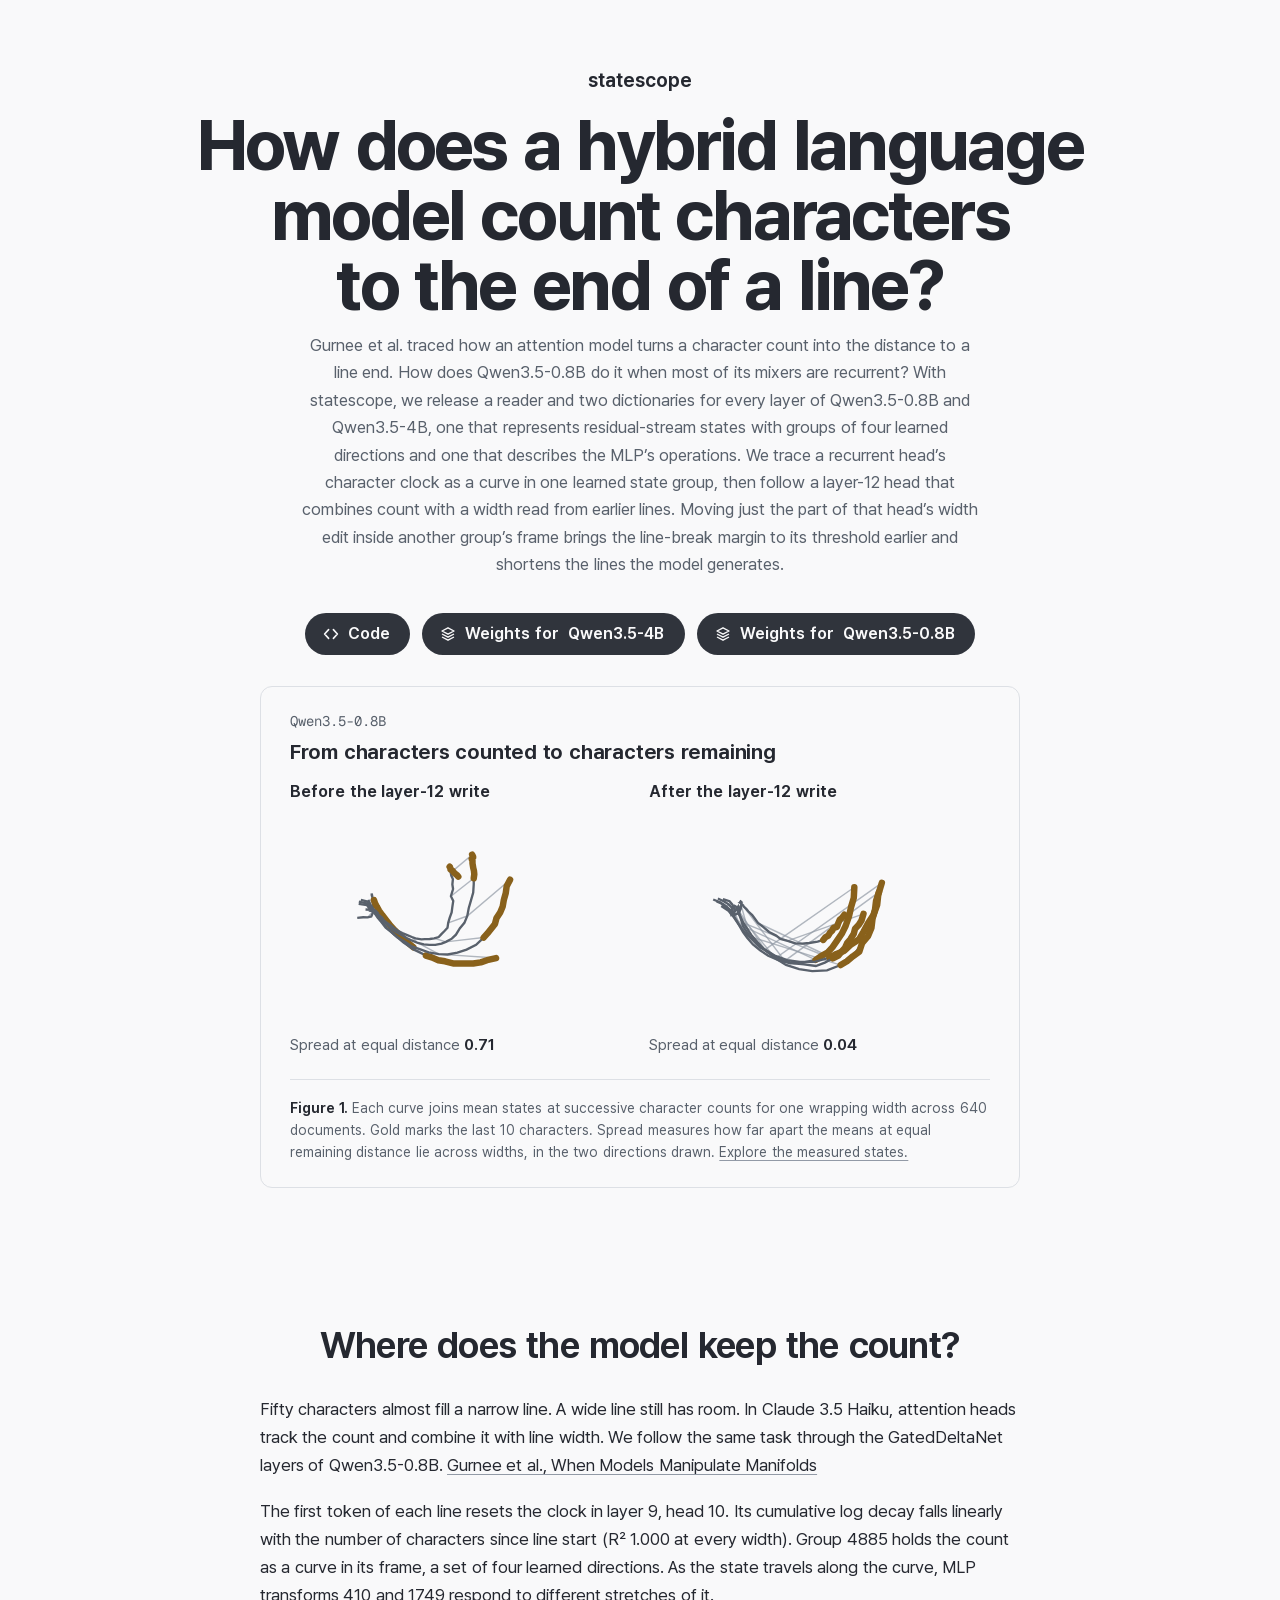
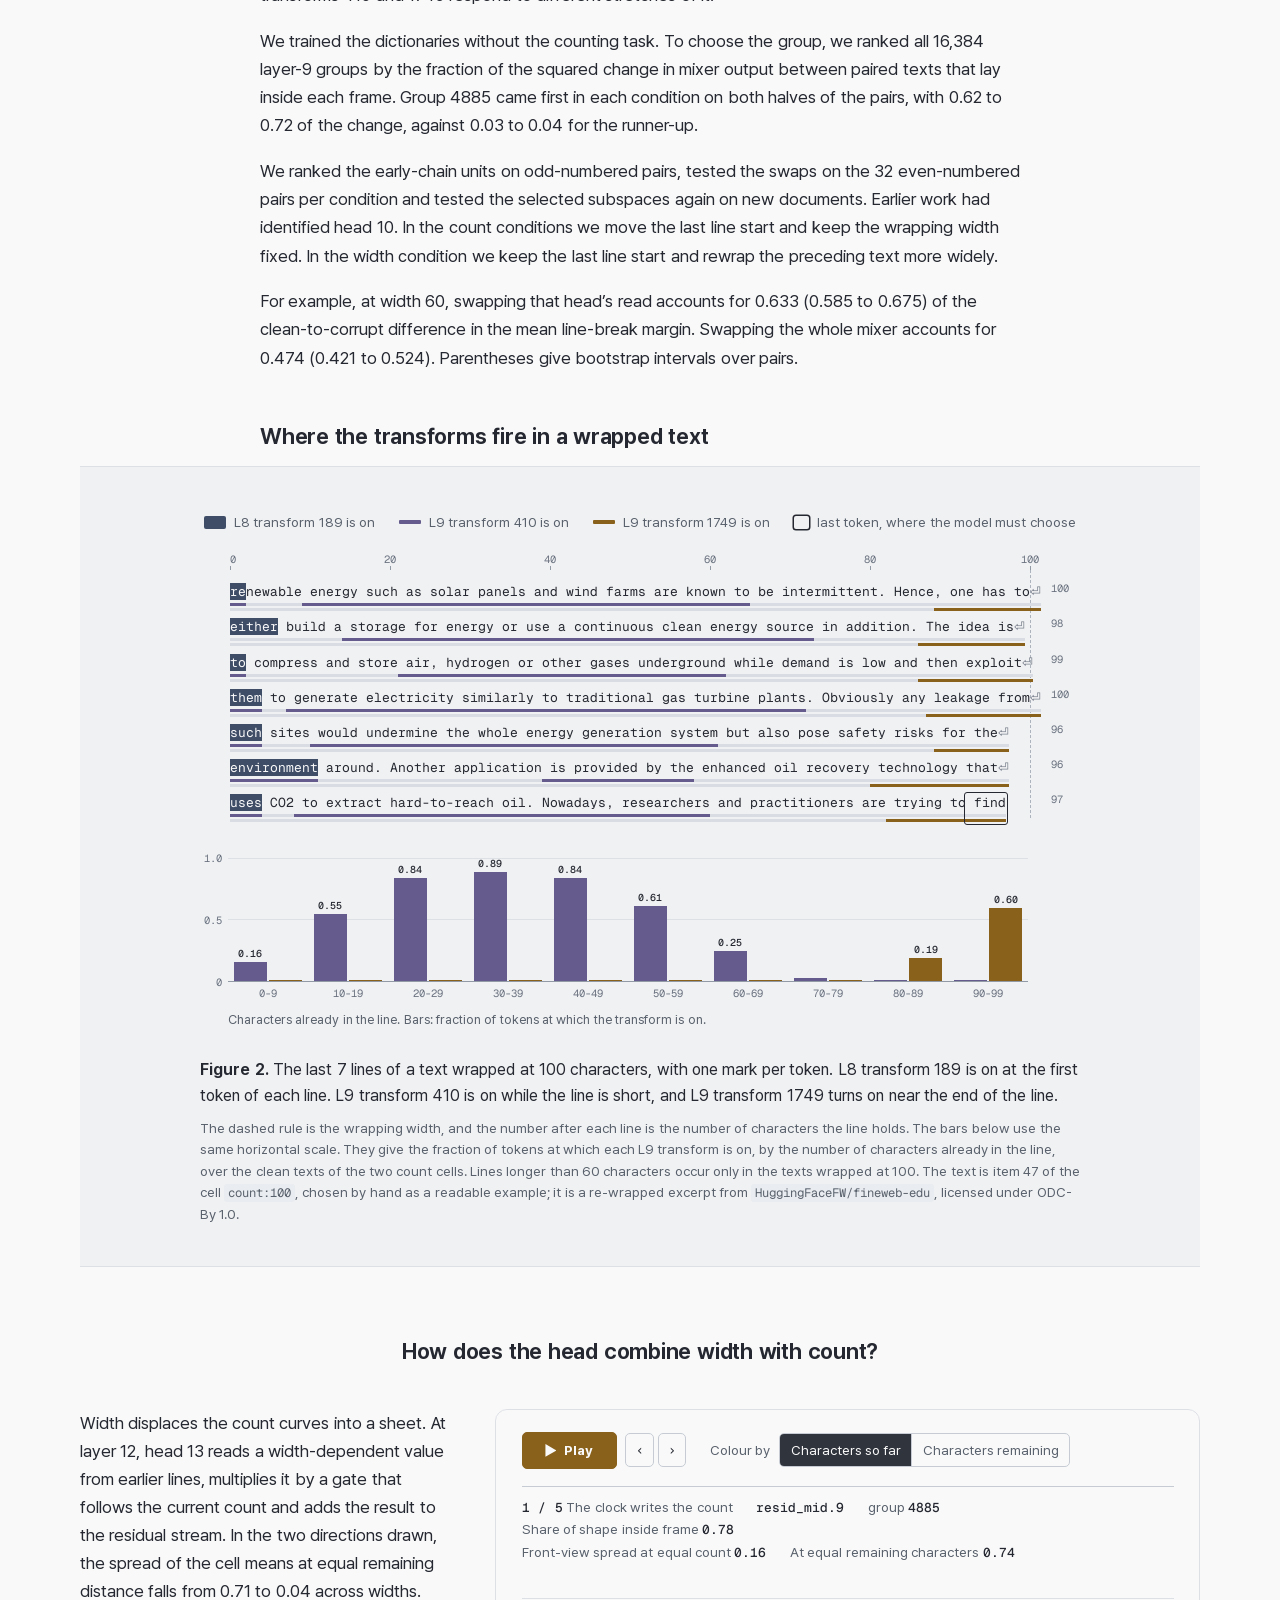
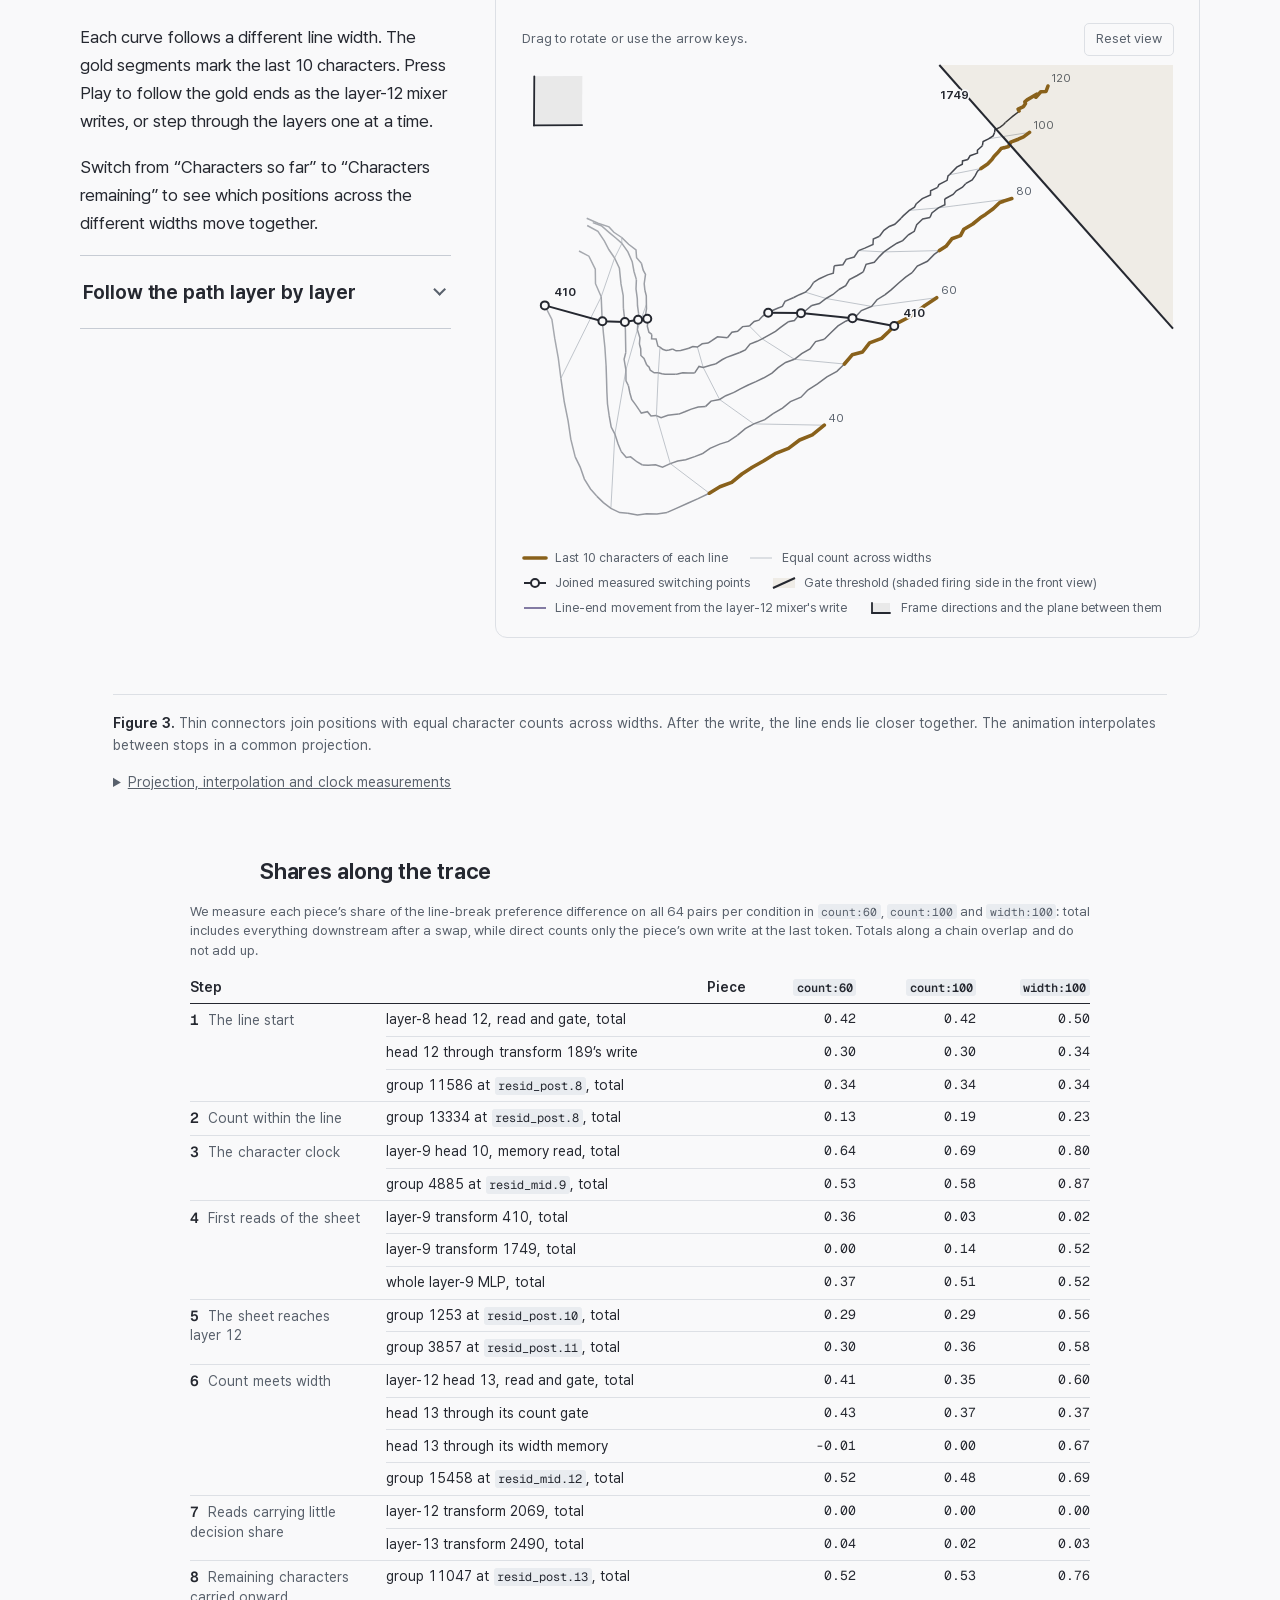
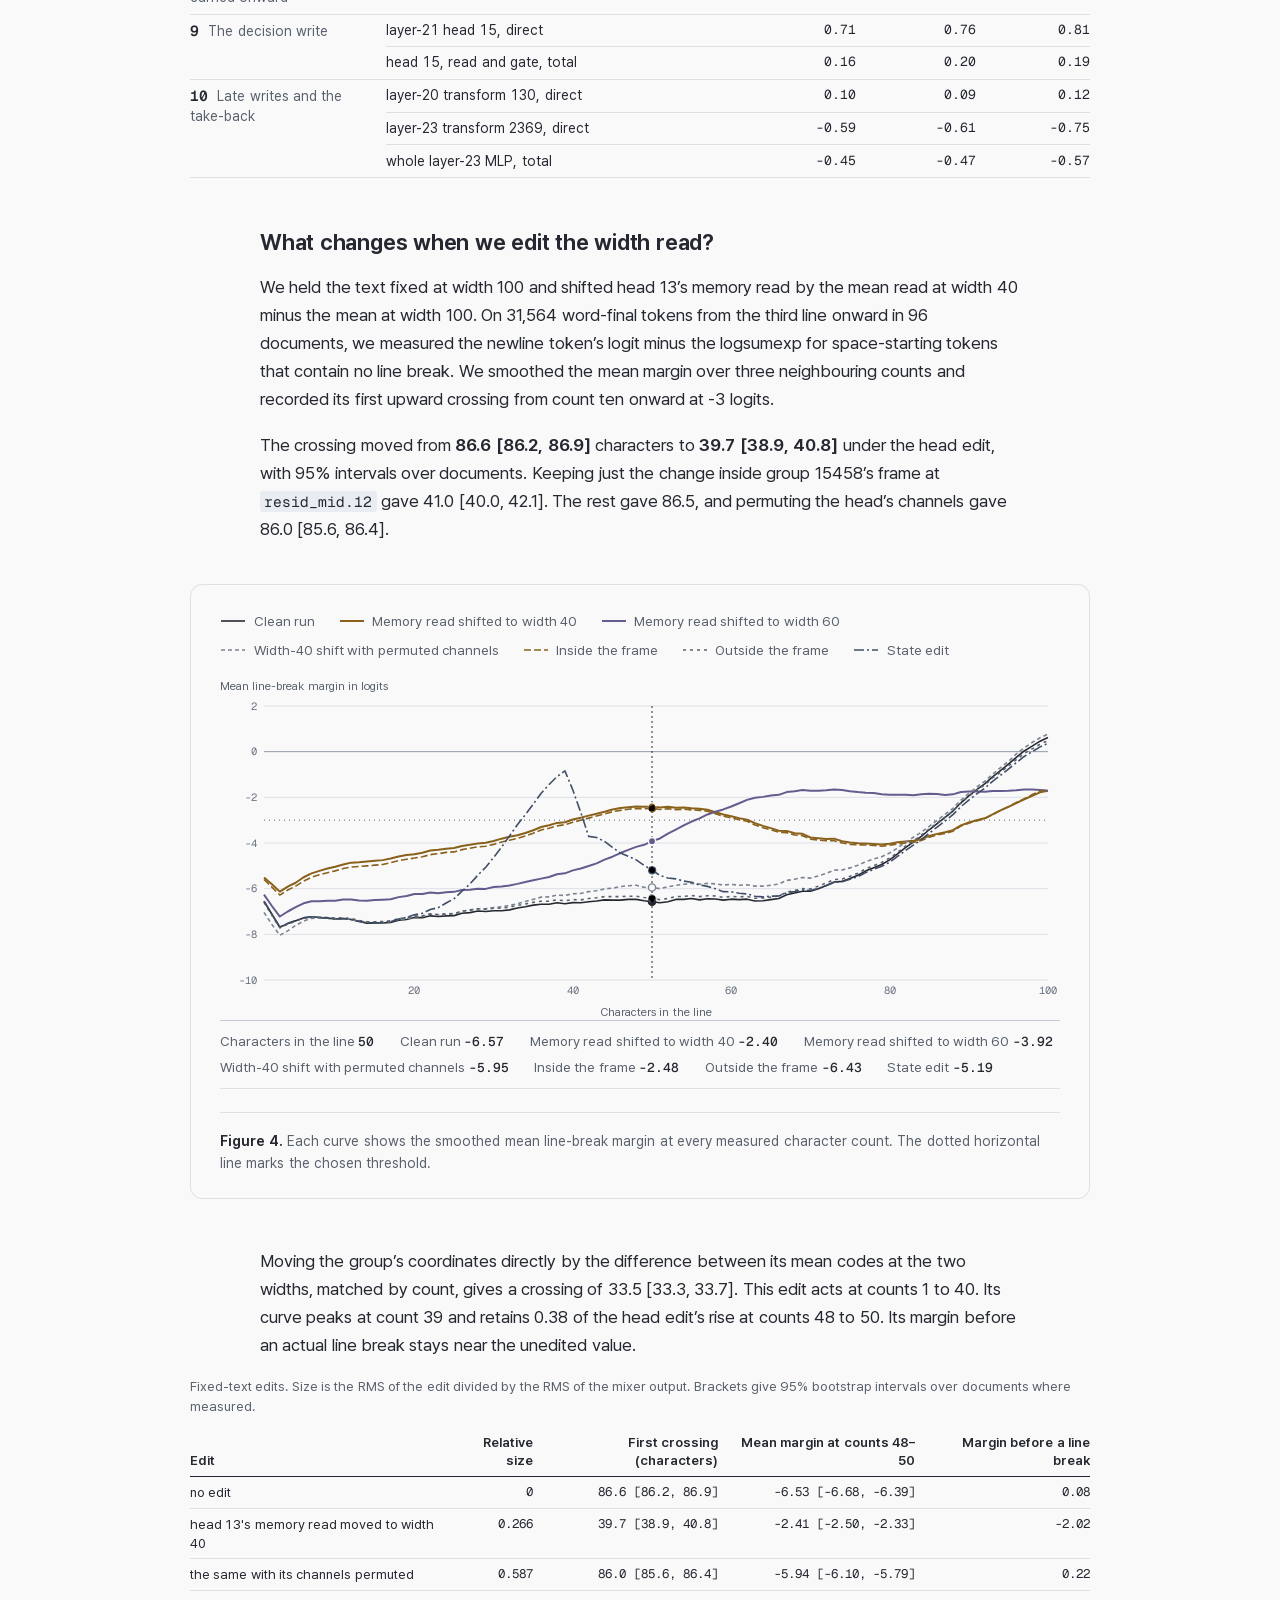
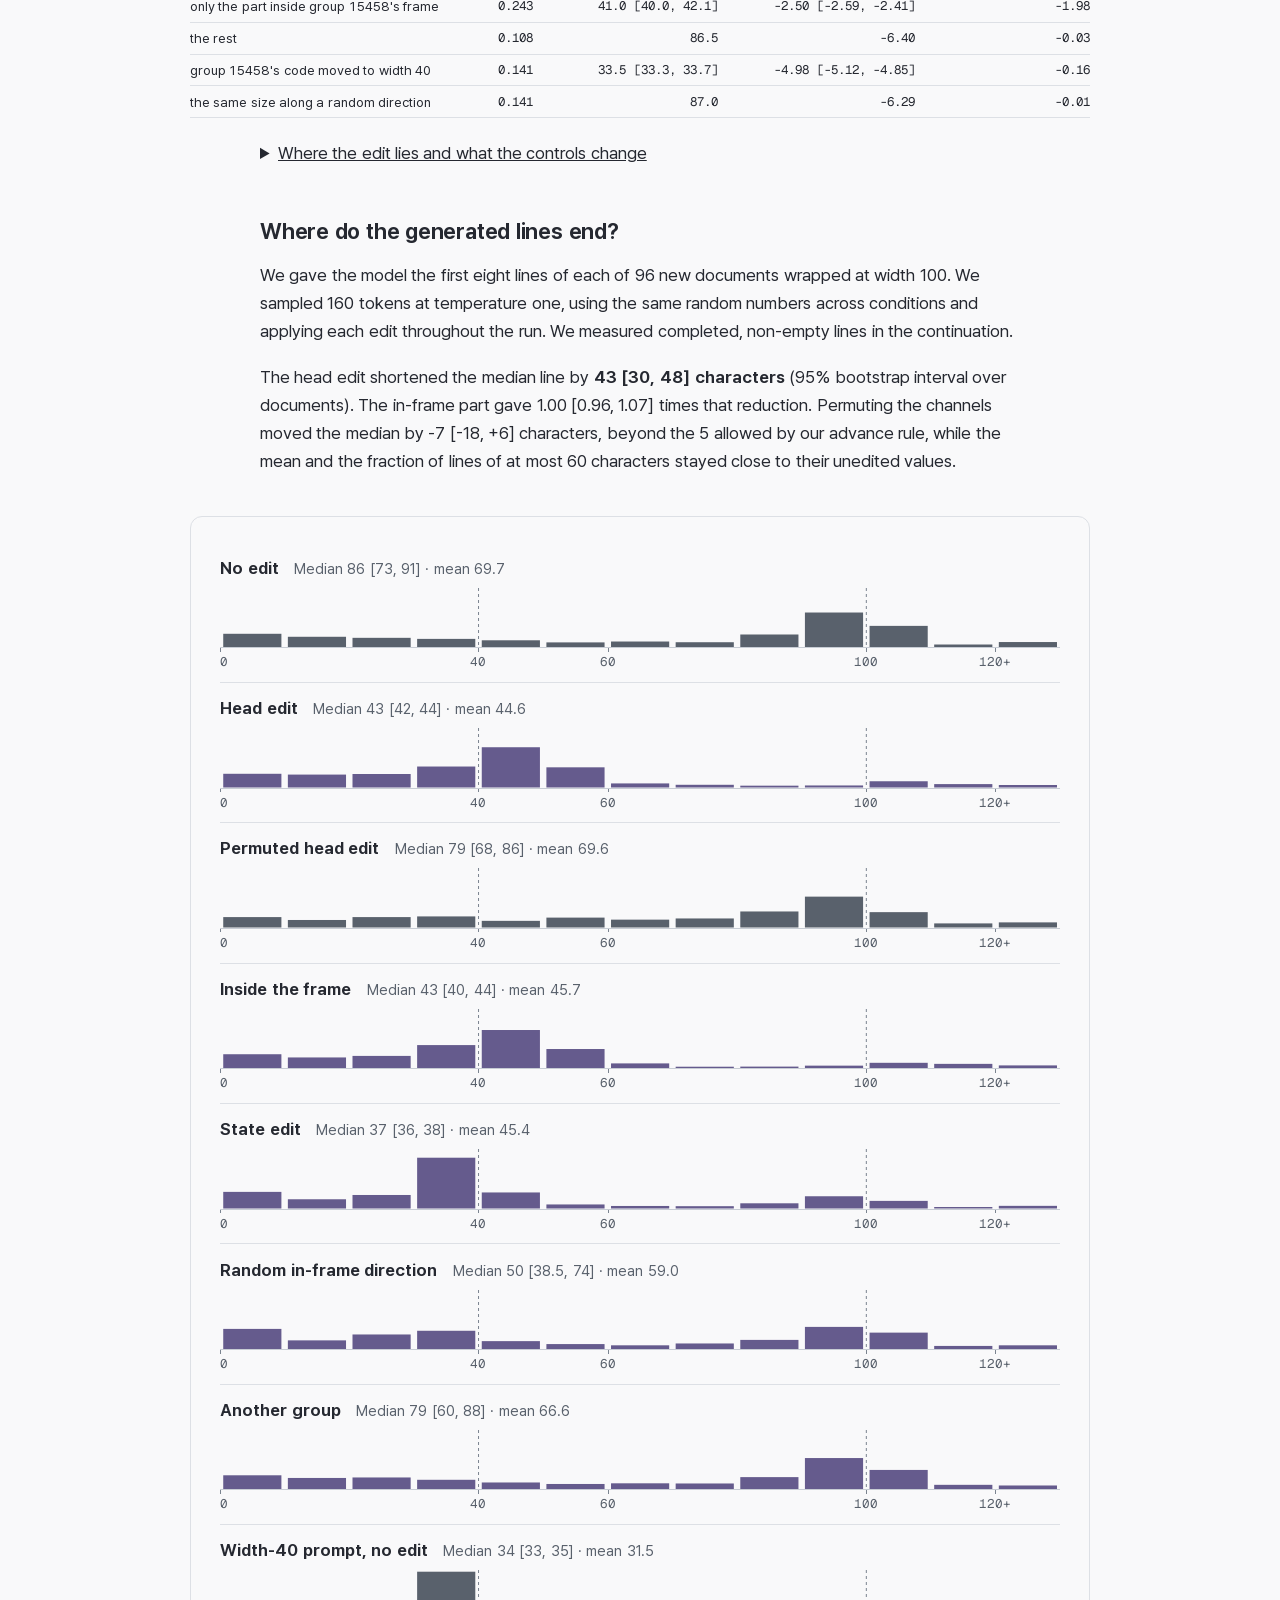
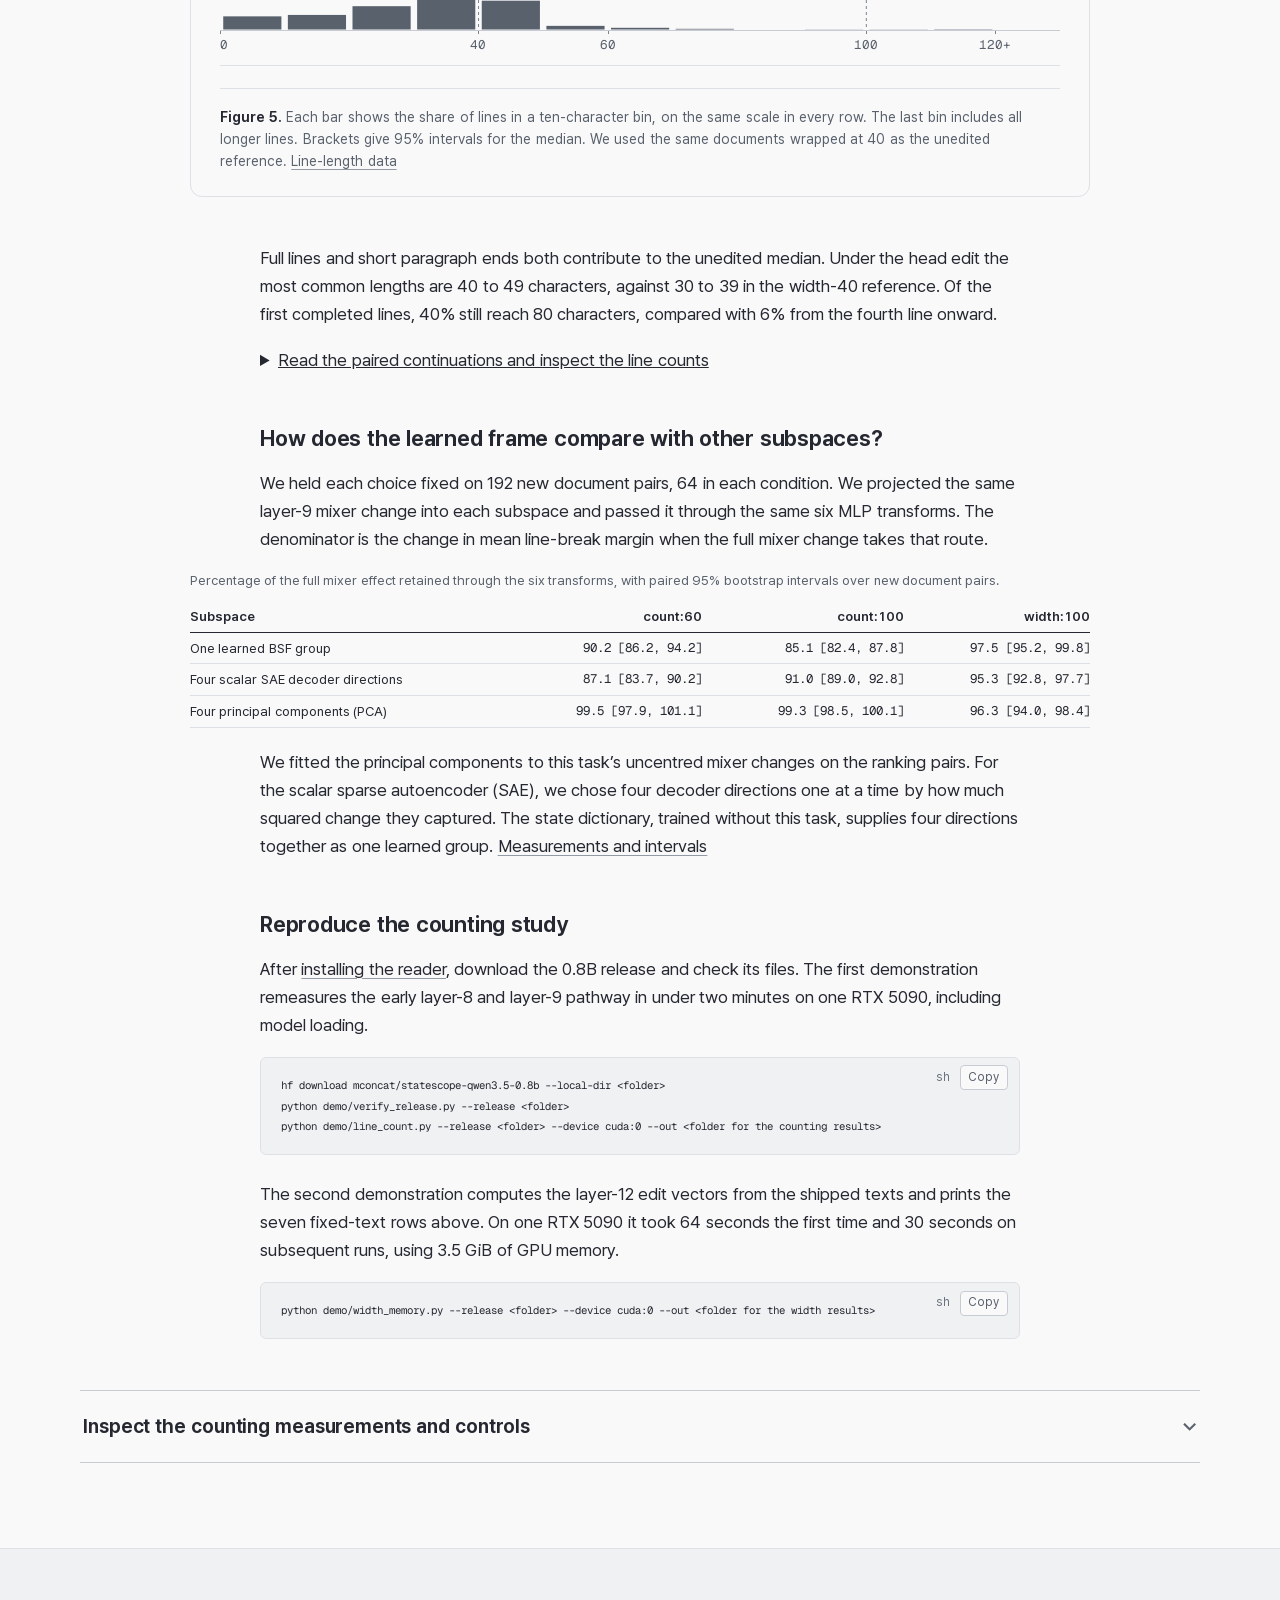
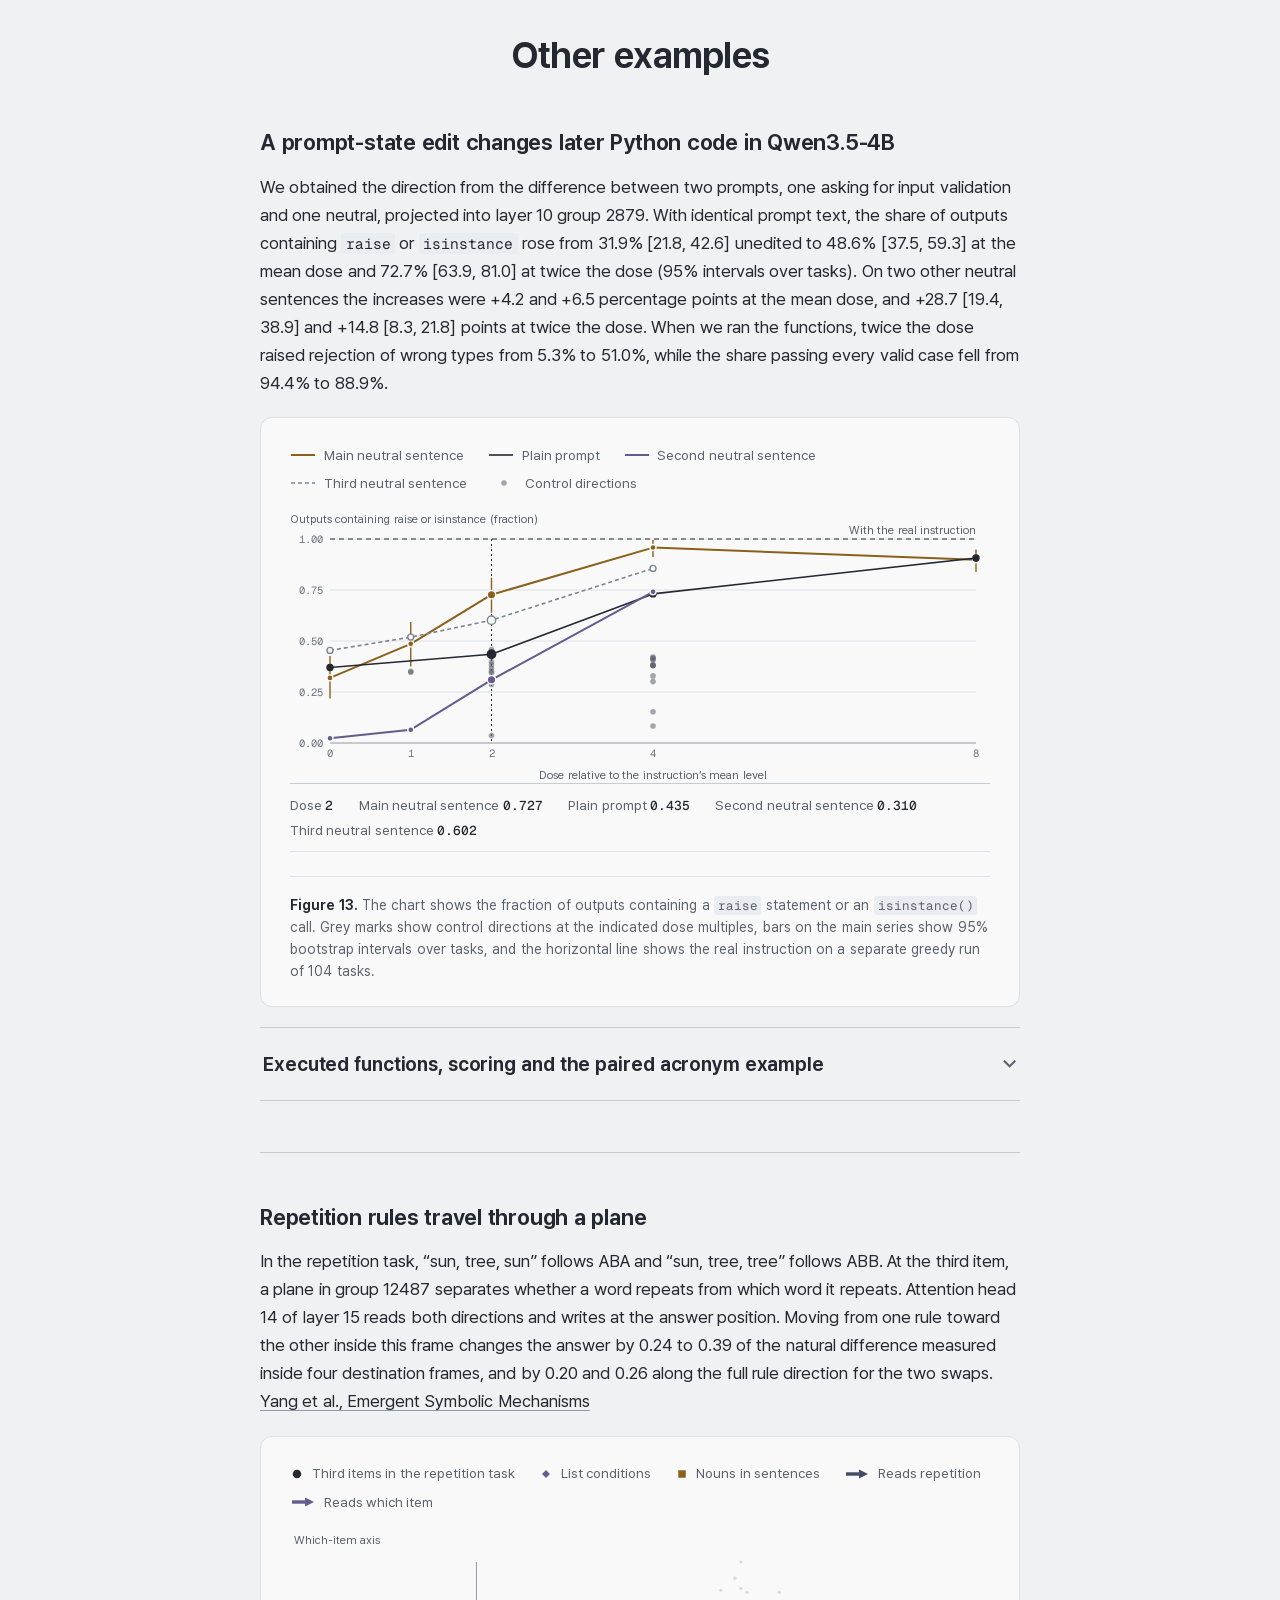
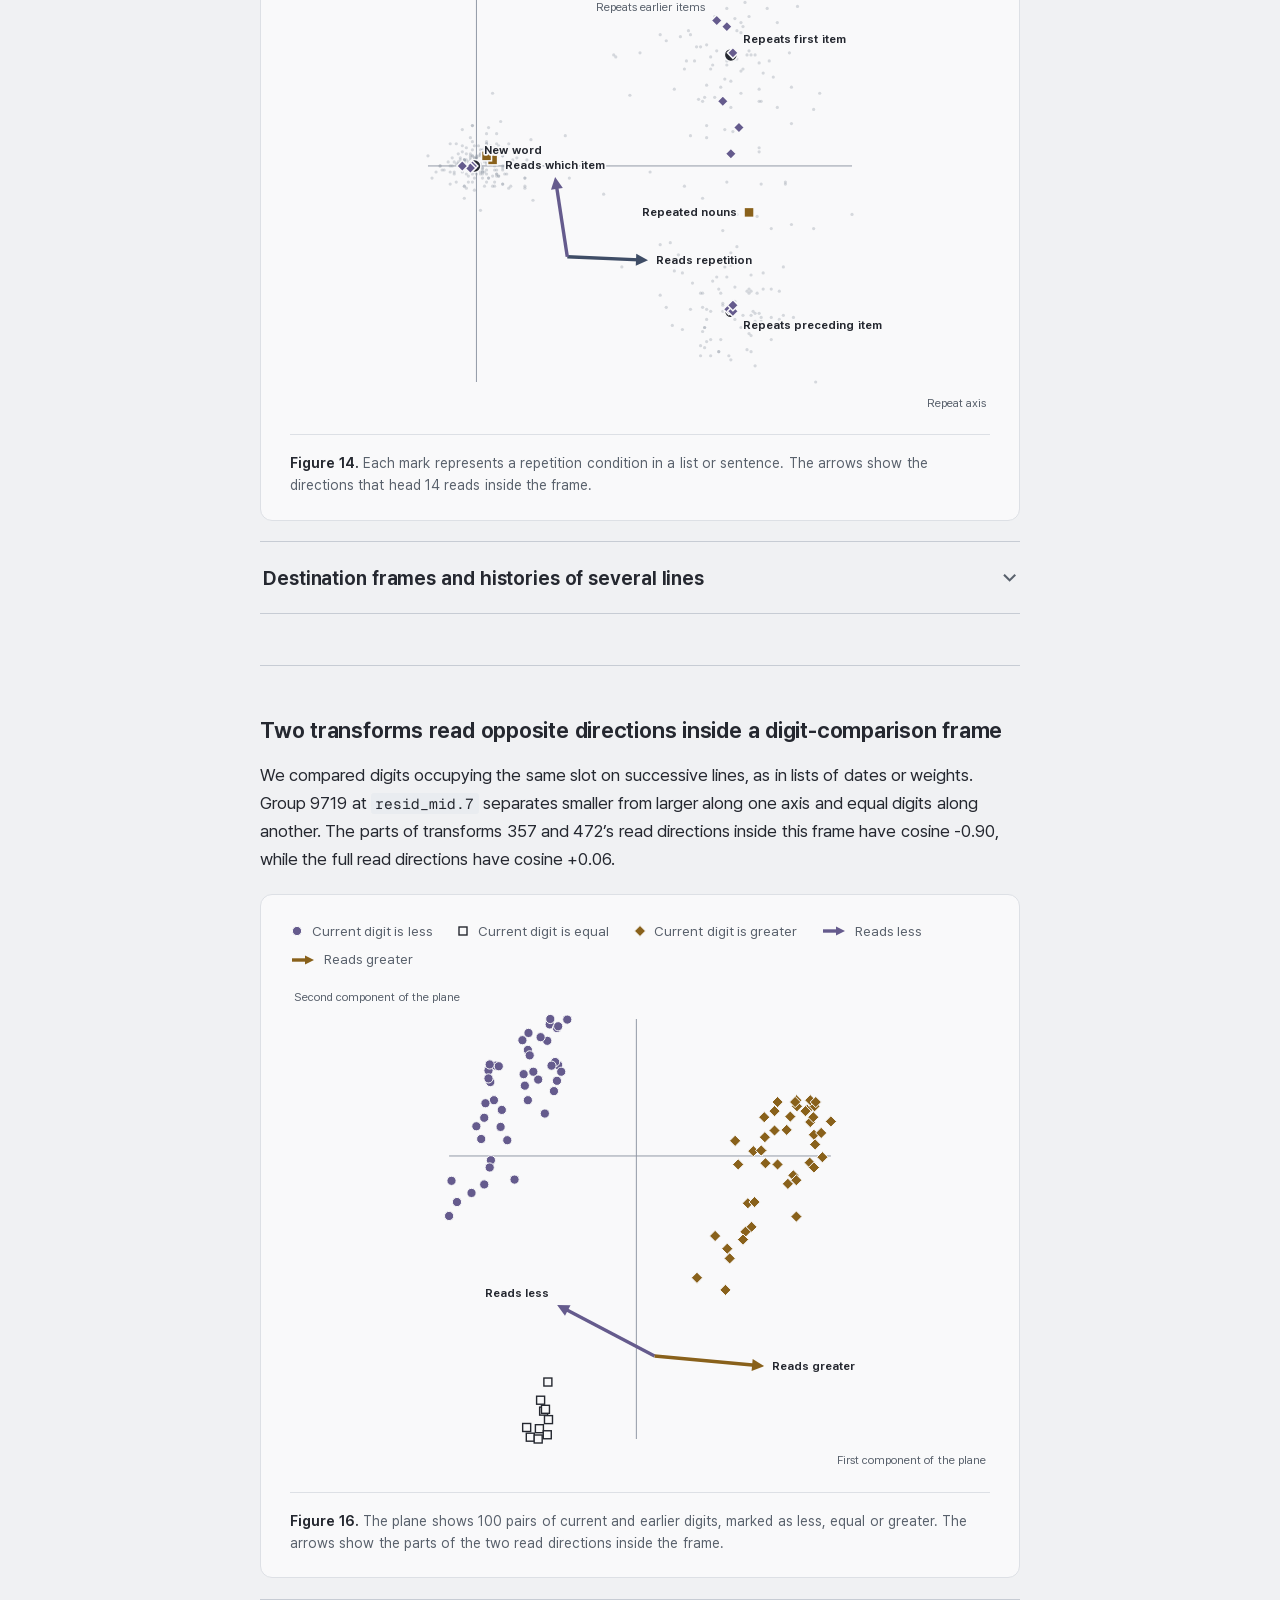
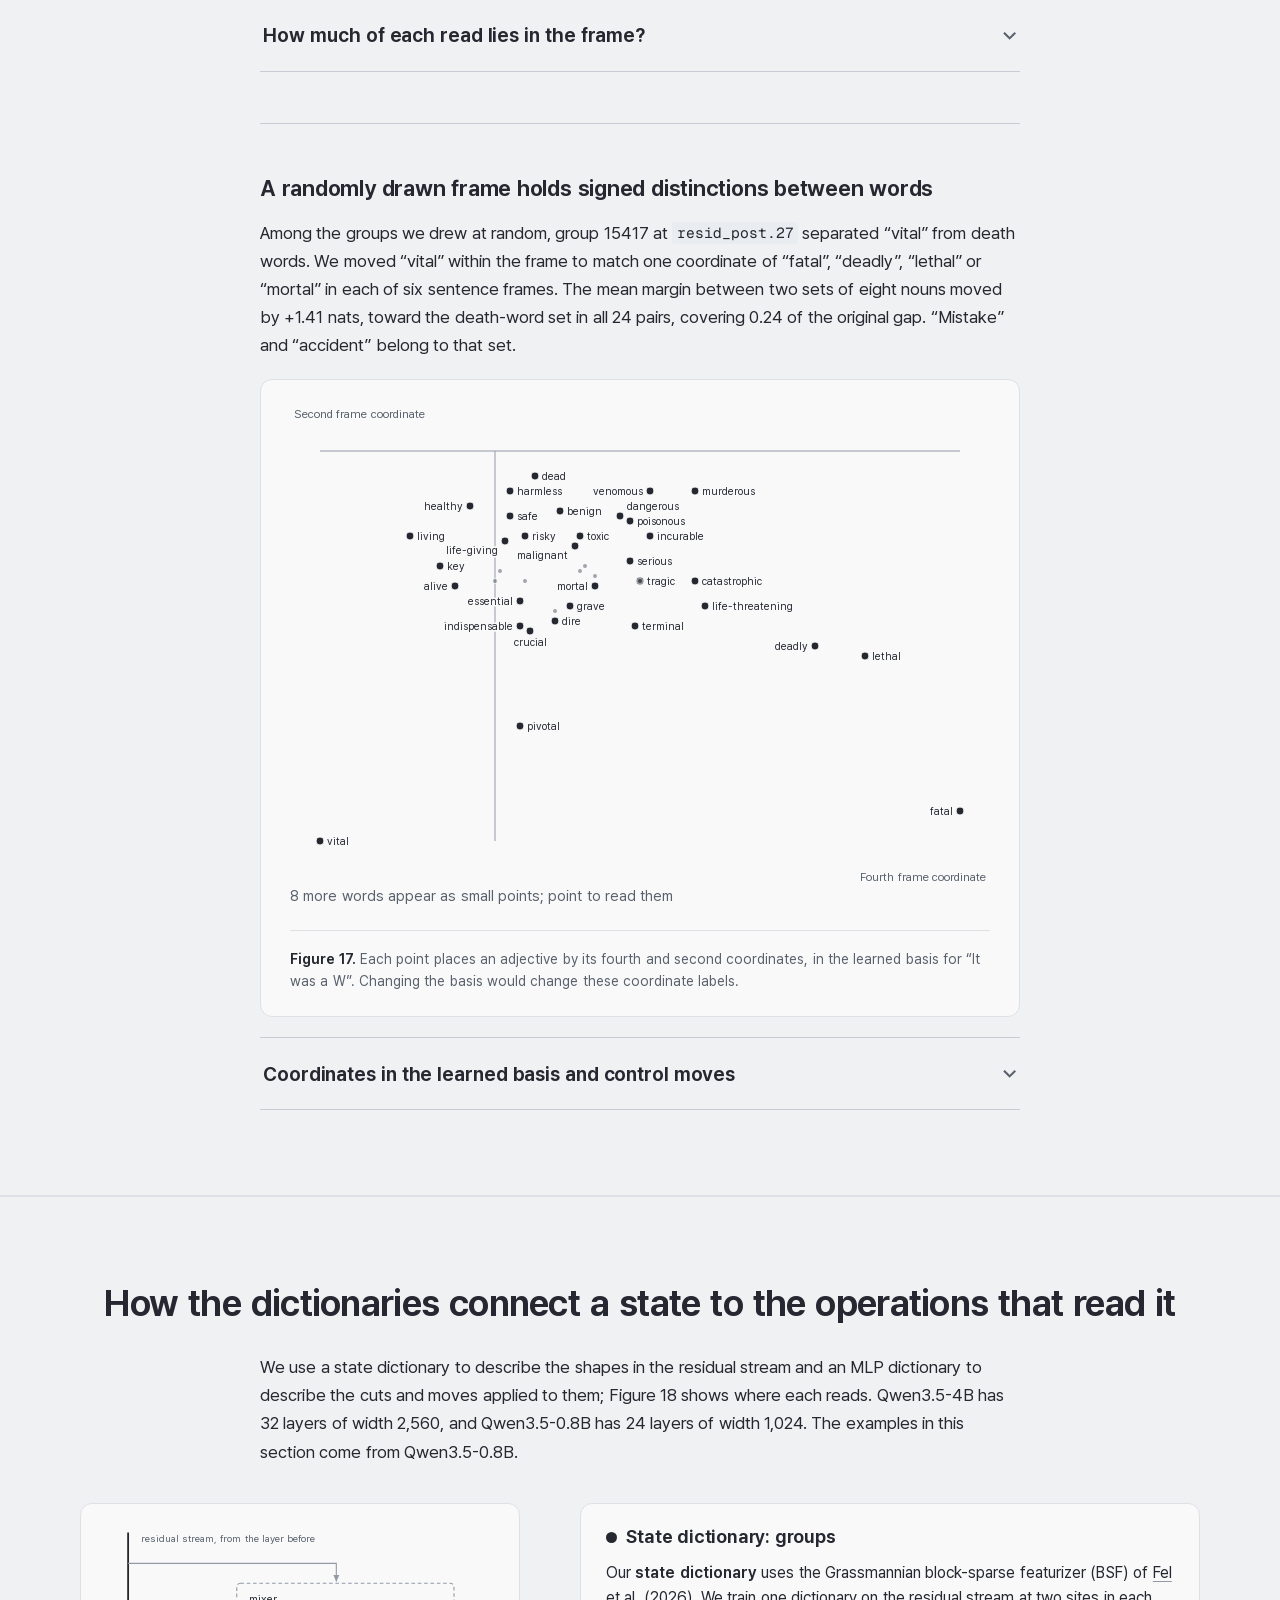
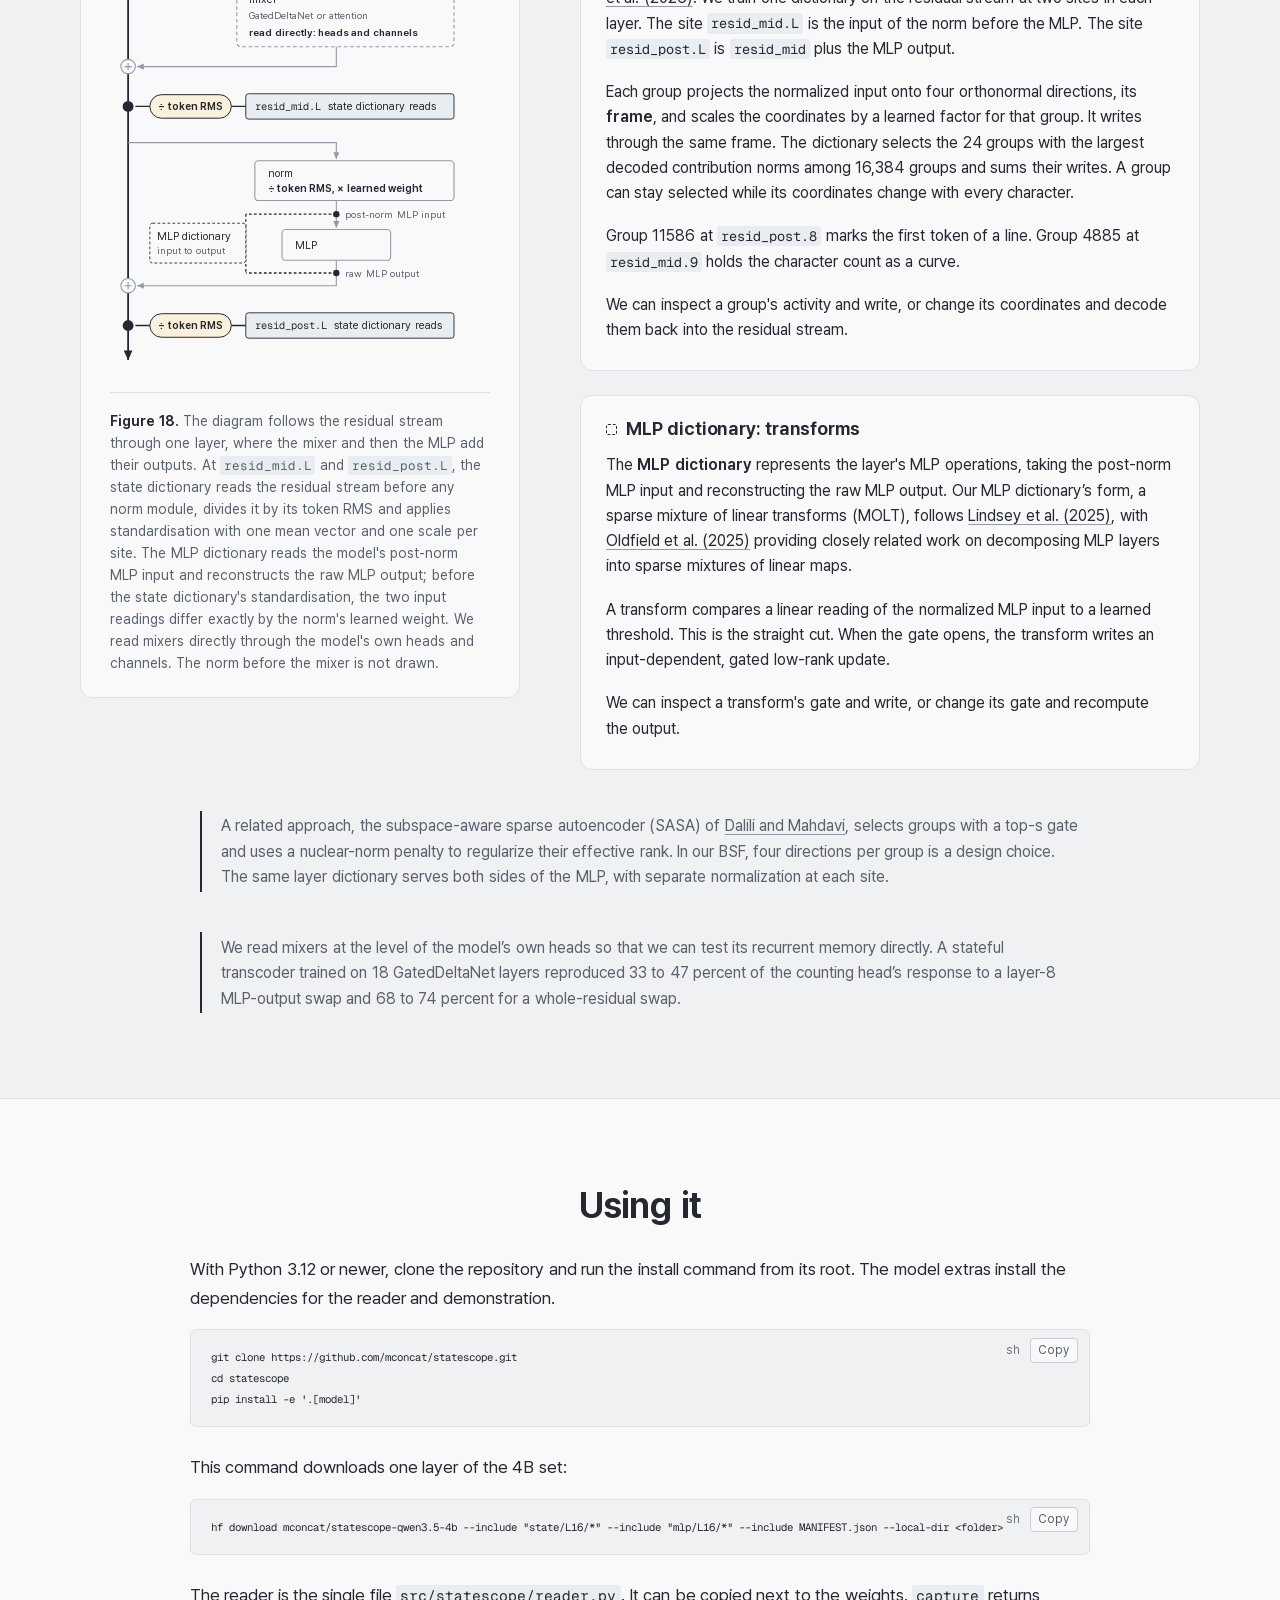
==== commit 7fe2d305: "Shorter title: how a hybrid language model counts characters to the end of a line Co-Authored-By: Cl" ====
--- a/index.html
+++ b/index.html
@@ -4,10 +4,10 @@
 <head>
 <meta charset="utf-8">
 <meta name="viewport" content="width=device-width, initial-scale=1">
-<title>statescope: How does a hybrid language model with mostly recurrent mixers count characters to the end of a line?</title>
+<title>statescope: How does a hybrid language model count characters to the end of a line?</title>
 <meta name="description" content="A recurrent head counts characters. A later head combines that count with line width. We edit its read and measure where generated lines end.">
 <meta property="og:type" content="website">
-<meta property="og:title" content="statescope: How does a hybrid language model with mostly recurrent mixers count characters to the end of a line?">
+<meta property="og:title" content="statescope: How does a hybrid language model count characters to the end of a line?">
 <meta property="og:description" content="A recurrent head counts characters. A later head combines that count with line width. We edit its read and measure where generated lines end.">
 <meta property="og:site_name" content="statescope">
 <meta property="og:url" content="https://statescope.ai/">
@@ -17,7 +17,7 @@
 <meta property="og:image:alt" content="Count curves at five wrapping widths before and after the layer-12 mixer writes. Cell means at equal distance from the line end converge in the two directions shown.">
 <meta name="twitter:card" content="summary_large_image">
 <meta name="twitter:image" content="https://statescope.ai/assets/og-card.png">
-<meta name="twitter:title" content="statescope: How does a hybrid language model with mostly recurrent mixers count characters to the end of a line?">
+<meta name="twitter:title" content="statescope: How does a hybrid language model count characters to the end of a line?">
 <meta name="twitter:description" content="A recurrent head counts characters. A later head combines that count with line width. We edit its read and measure where generated lines end.">
 <meta name="color-scheme" content="light dark">
 <link rel="icon" href="assets/favicon.svg" type="image/svg+xml">
@@ -32,7 +32,7 @@
 
 <header class="hero" id="top">
   <p class="project-name">statescope</p>
-  <h1>How does a hybrid language model with mostly recurrent mixers count characters to the end of a line?</h1>
+  <h1>How does a hybrid language model count characters to the end of a line?</h1>
   <p class="sets">Gurnee et al. traced how an attention model turns a character count into the distance to a line end. How does Qwen3.5-0.8B do it when most of its mixers are recurrent? With statescope, we release a reader and two dictionaries for every layer of Qwen3.5-0.8B and Qwen3.5-4B, one that represents residual-stream states with groups of four learned directions and one that describes the MLP’s operations. We trace a recurrent head’s character clock as a curve in one learned state group, then follow a layer-12 head that combines count with a width read from earlier lines. Moving just the part of that head’s width edit inside another group’s frame brings the line-break margin to its threshold earlier and shortens the lines the model generates.</p>
   <nav class="links" aria-label="Code and weights">
     <a class="pill" href="https://github.com/mconcat/statescope"><svg viewBox="0 0 16 16" width="16" height="16" aria-hidden="true"><path d="M5.6 3.6 1.6 8l4 4.4M10.4 3.6l4 4.4-4 4.4" fill="none" stroke="currentColor" stroke-width="1.6" stroke-linecap="round" stroke-linejoin="round"/></svg>Code</a>
@@ -958,10 +958,10 @@
 <section class="band tint" aria-labelledby="cite">
   <div class="wrap mid">
     <h2 id="cite"><a href="#cite">How to cite</a></h2>
-    <p class="citation">mconcat. statescope: How does a hybrid language model with mostly recurrent mixers count characters to the end of a line? 2026. <a href="https://github.com/mconcat/statescope">https://github.com/mconcat/statescope</a></p>
+    <p class="citation">mconcat. statescope: How does a hybrid language model count characters to the end of a line? 2026. <a href="https://github.com/mconcat/statescope">https://github.com/mconcat/statescope</a></p>
     <div class="codeblock"><span class="lang">bibtex</span><pre><code>@misc{statescope,
   author = {mconcat},
-  title = {statescope: How does a hybrid language model with mostly recurrent mixers count characters to the end of a line?},
+  title = {statescope: How does a hybrid language model count characters to the end of a line?},
   year = {2026},
   url = {https://github.com/mconcat/statescope},
   note = {Weights: https://huggingface.co/mconcat/statescope-qwen3.5-4b and https://huggingface.co/mconcat/statescope-qwen3.5-0.8b}
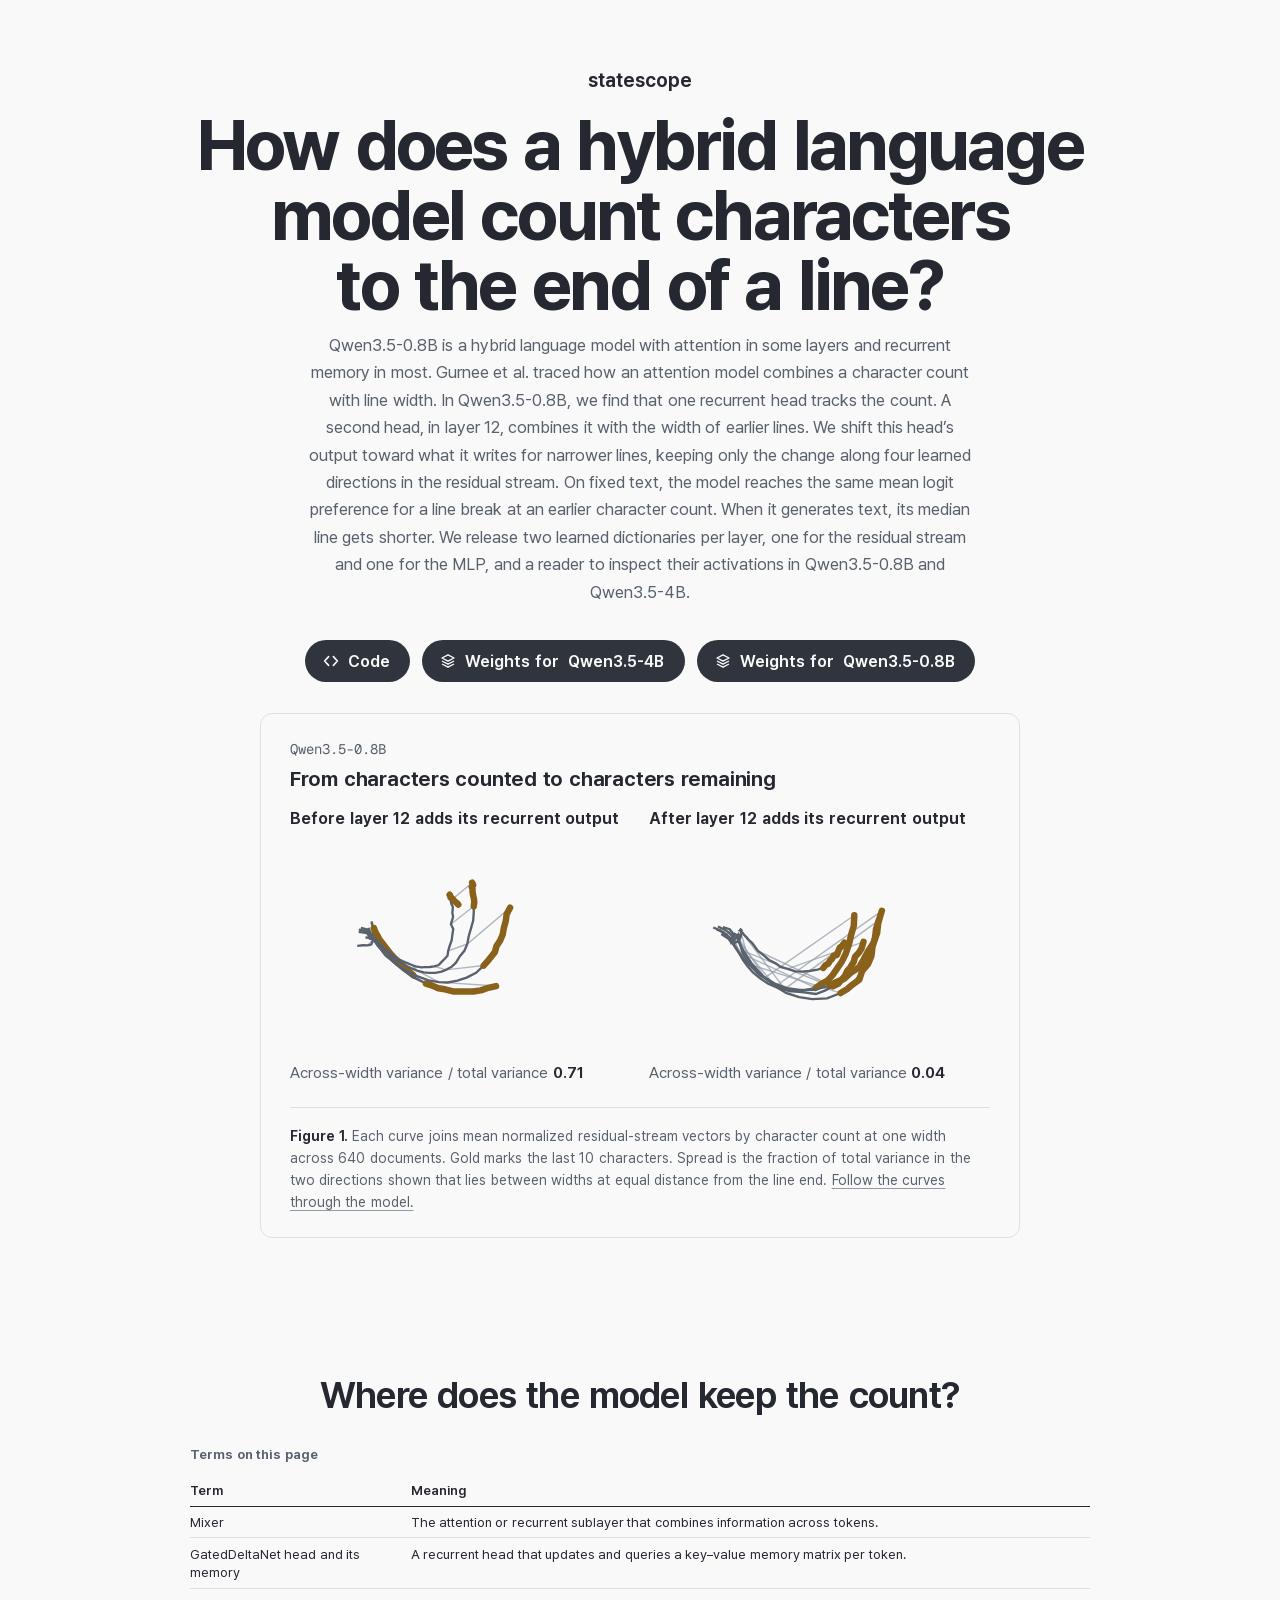
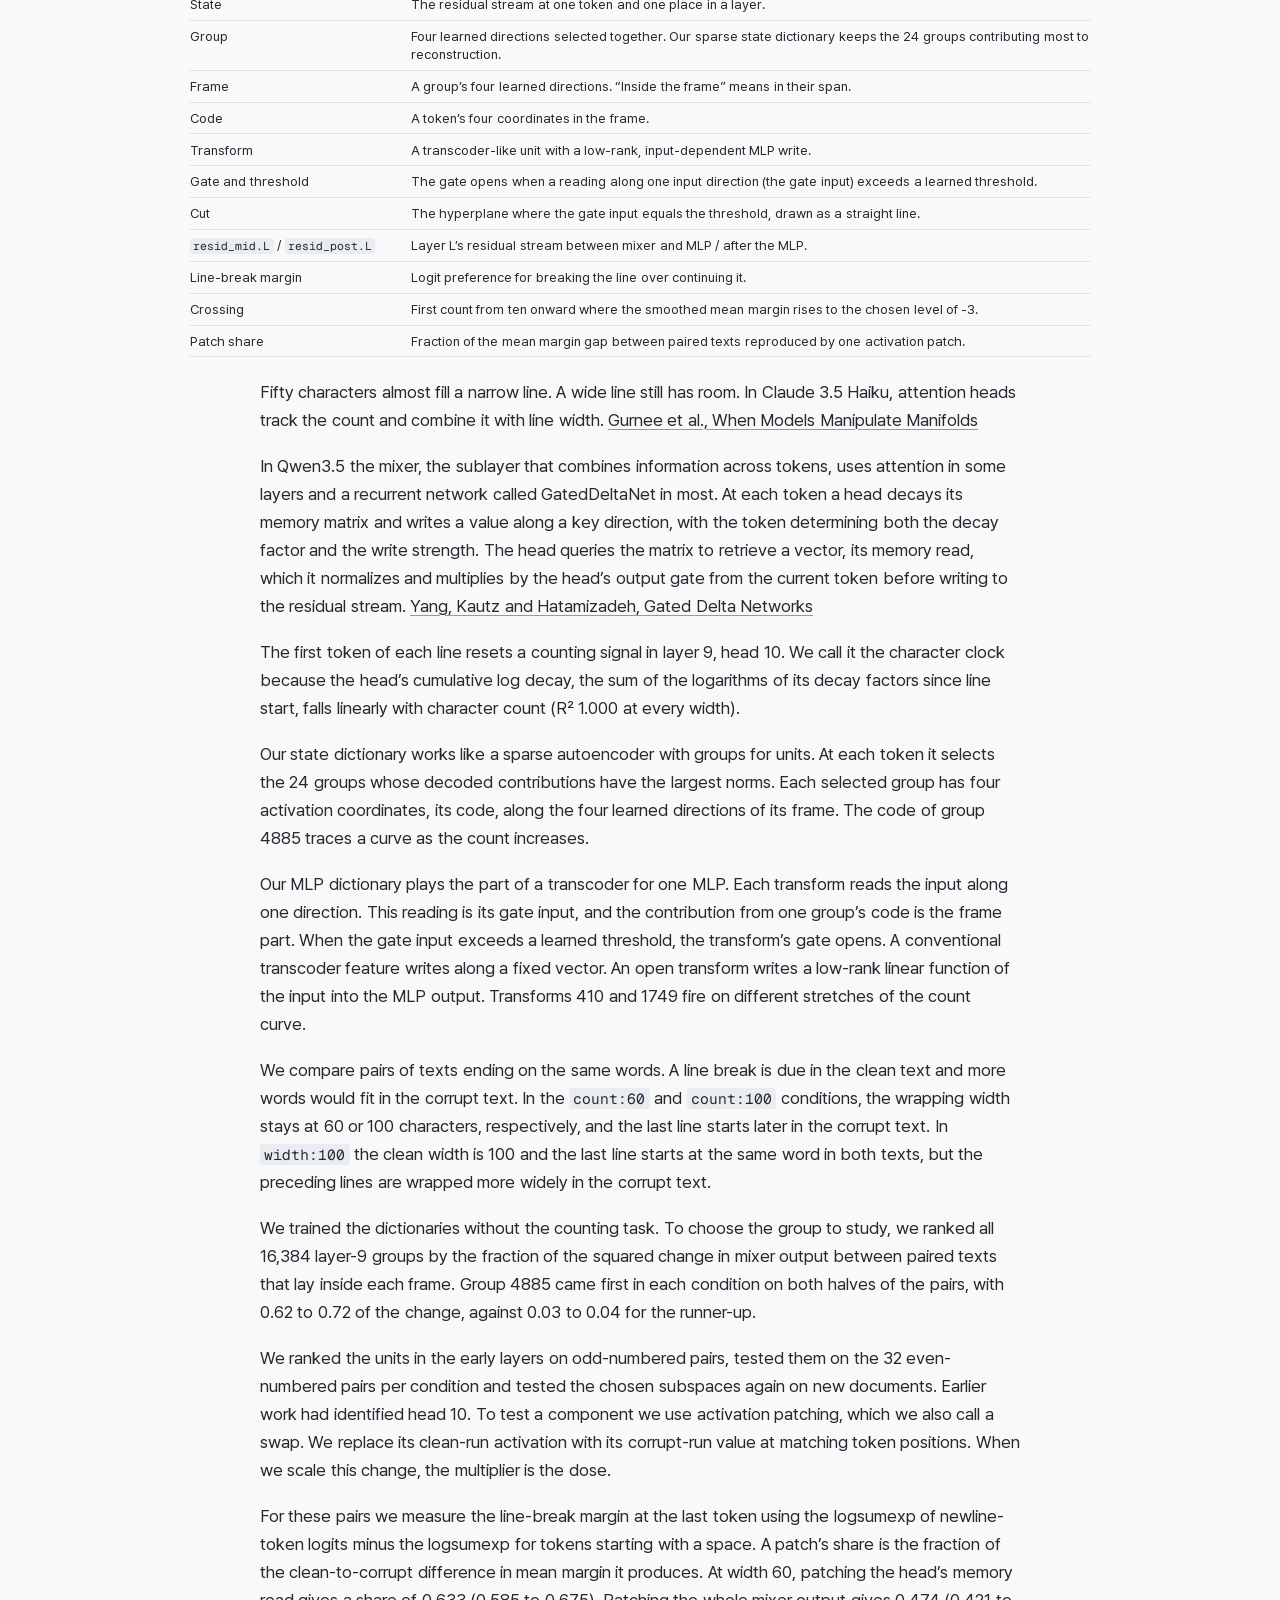
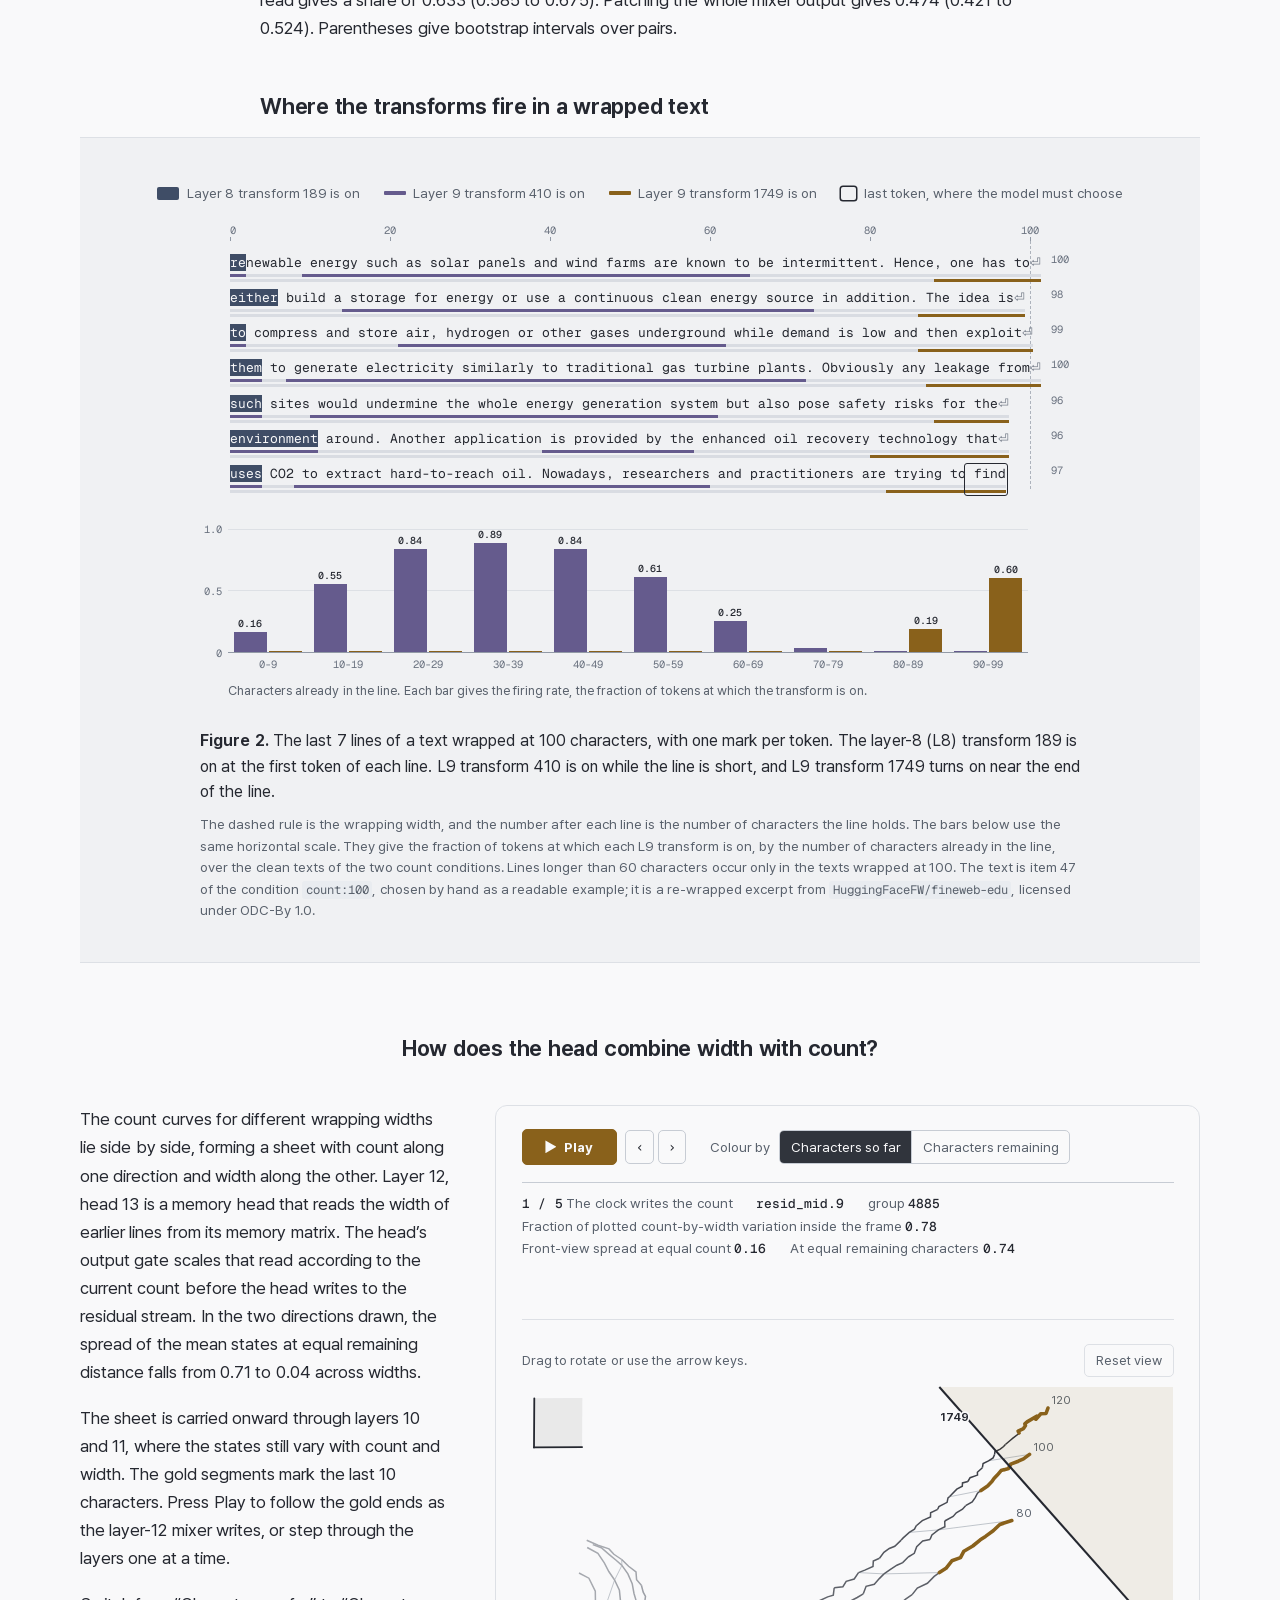
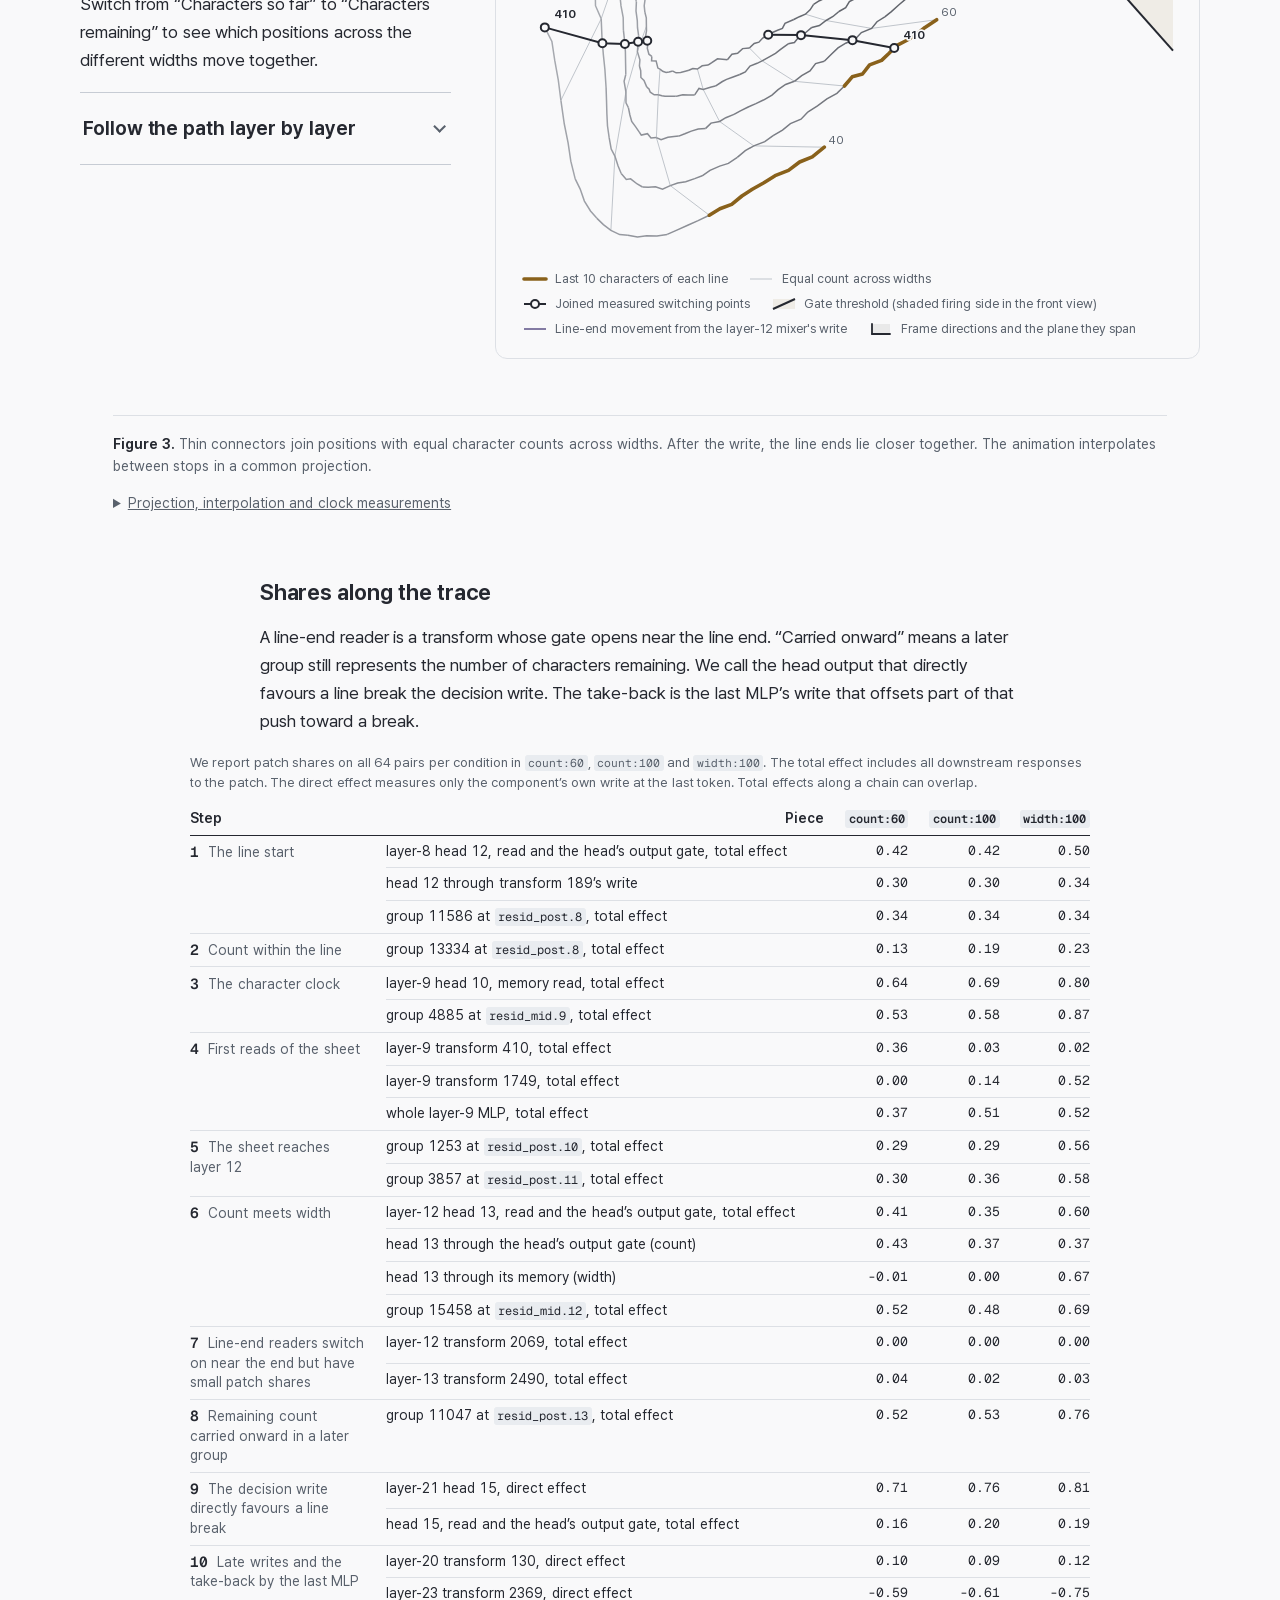
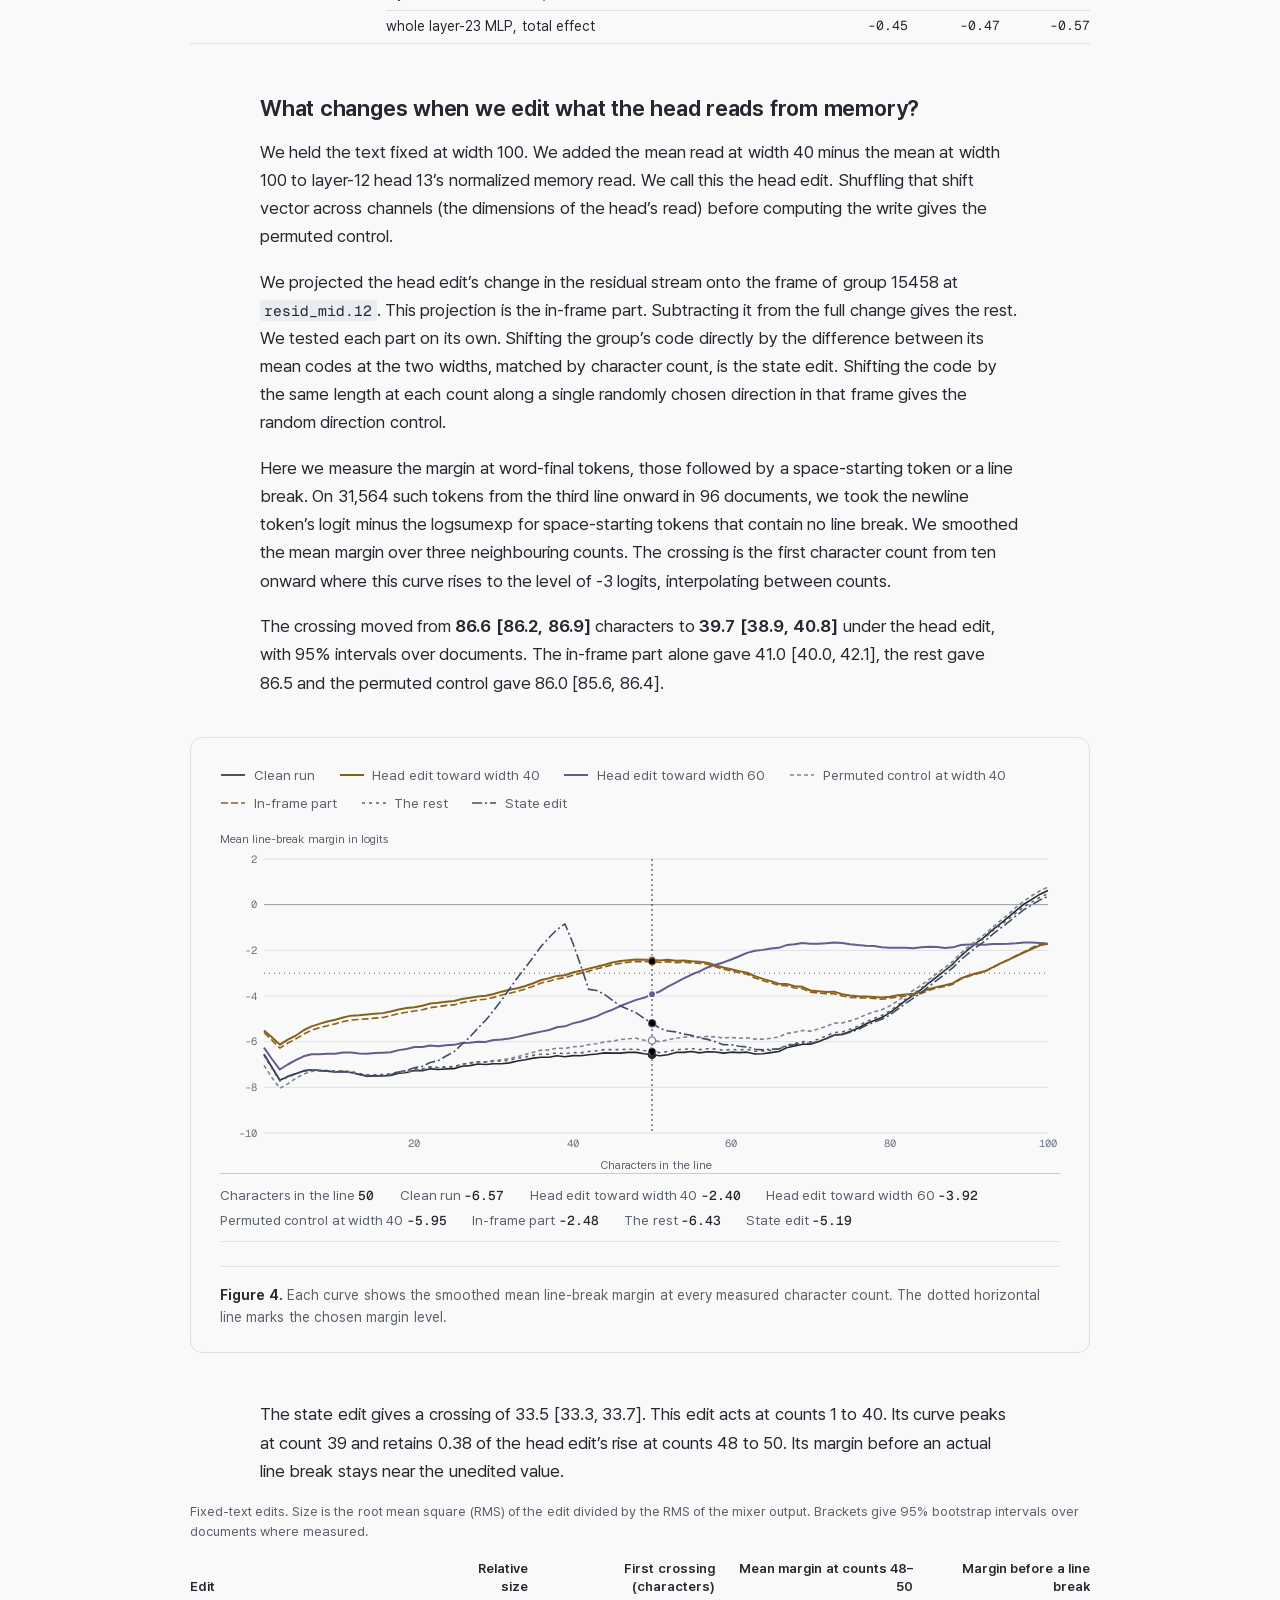
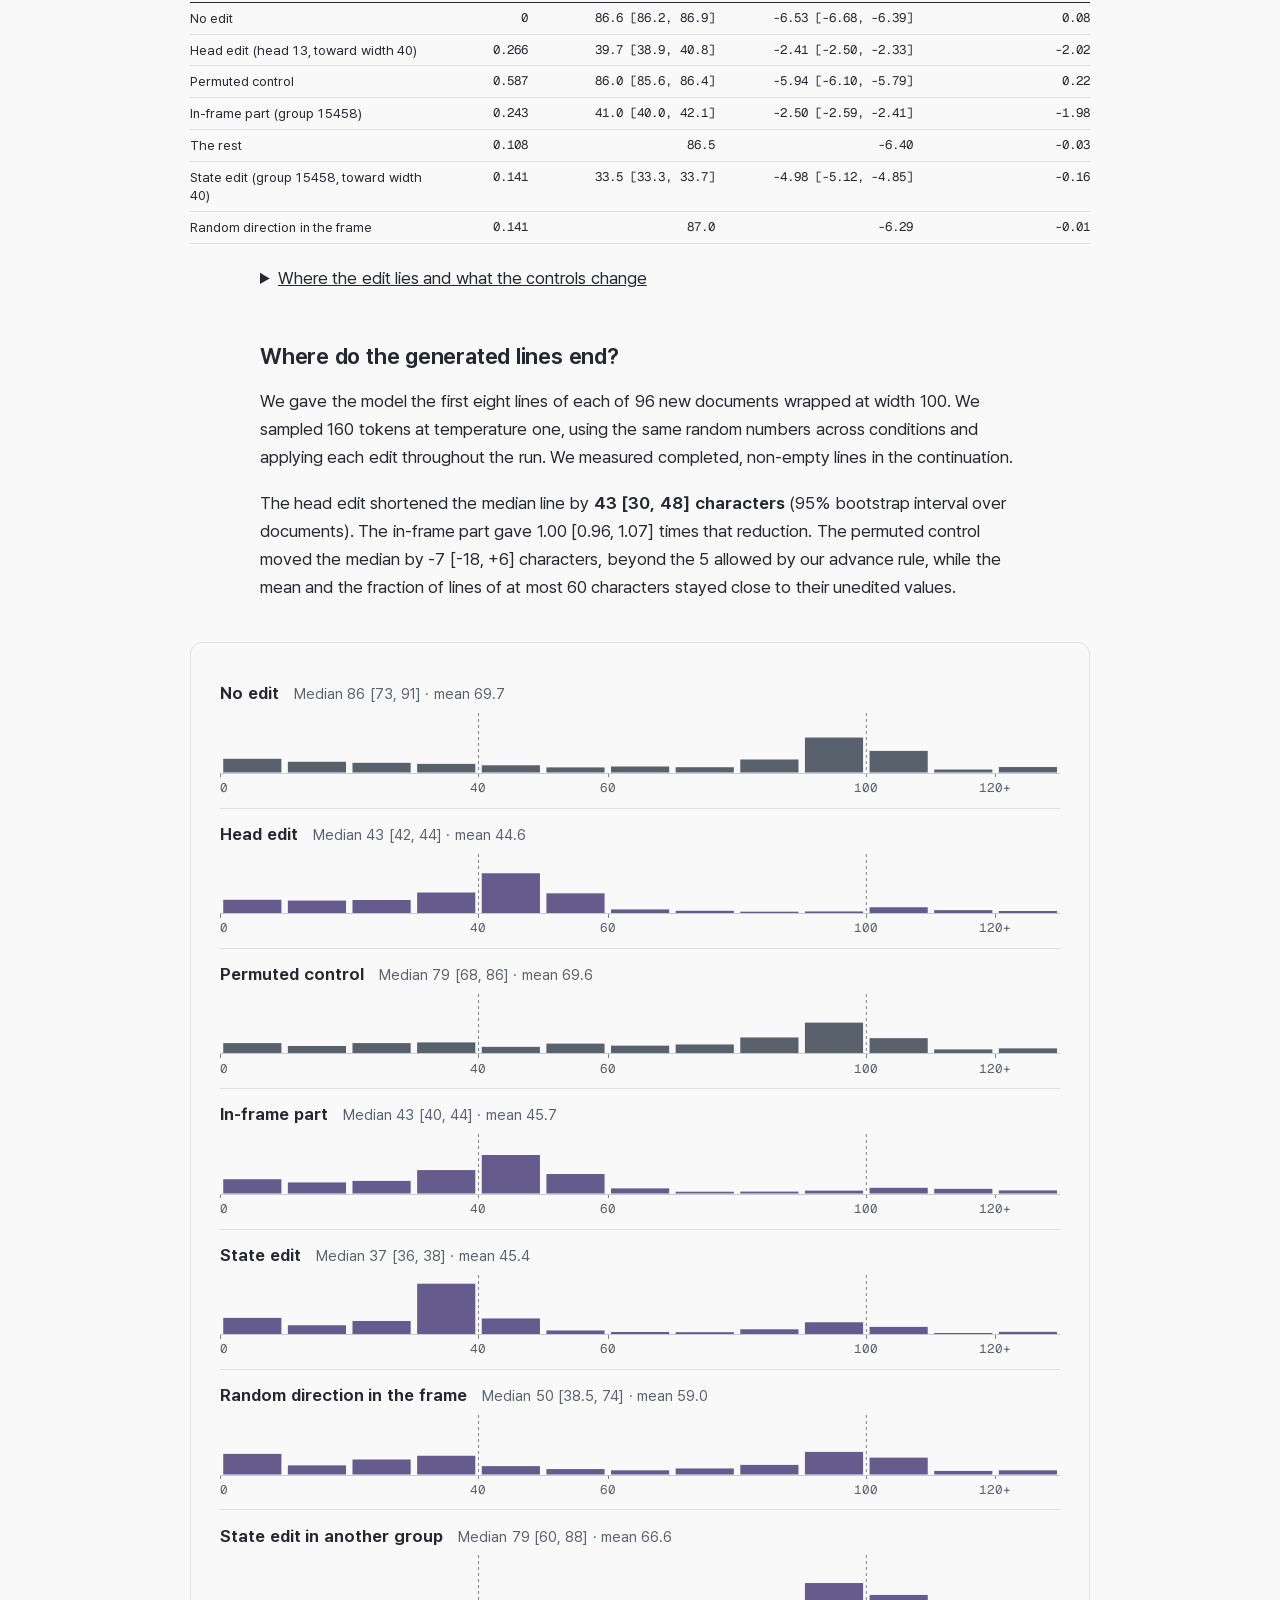
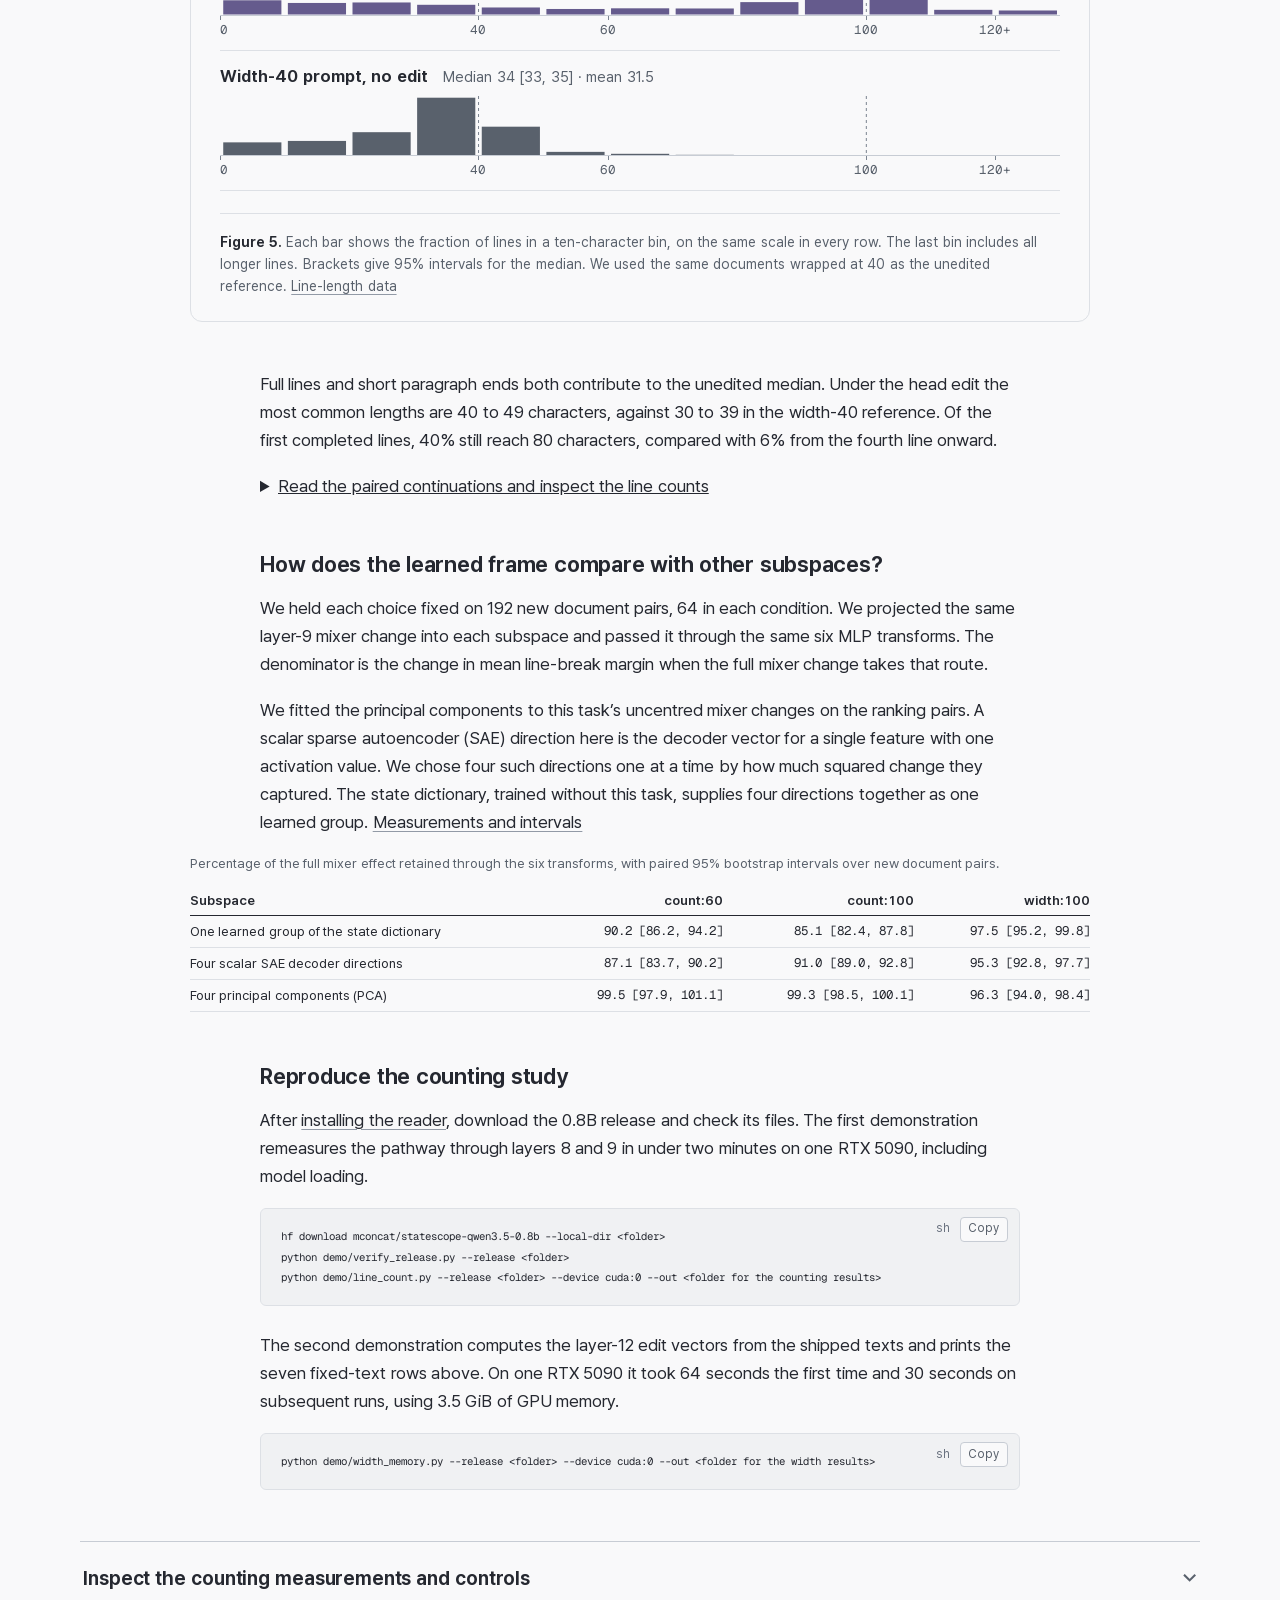
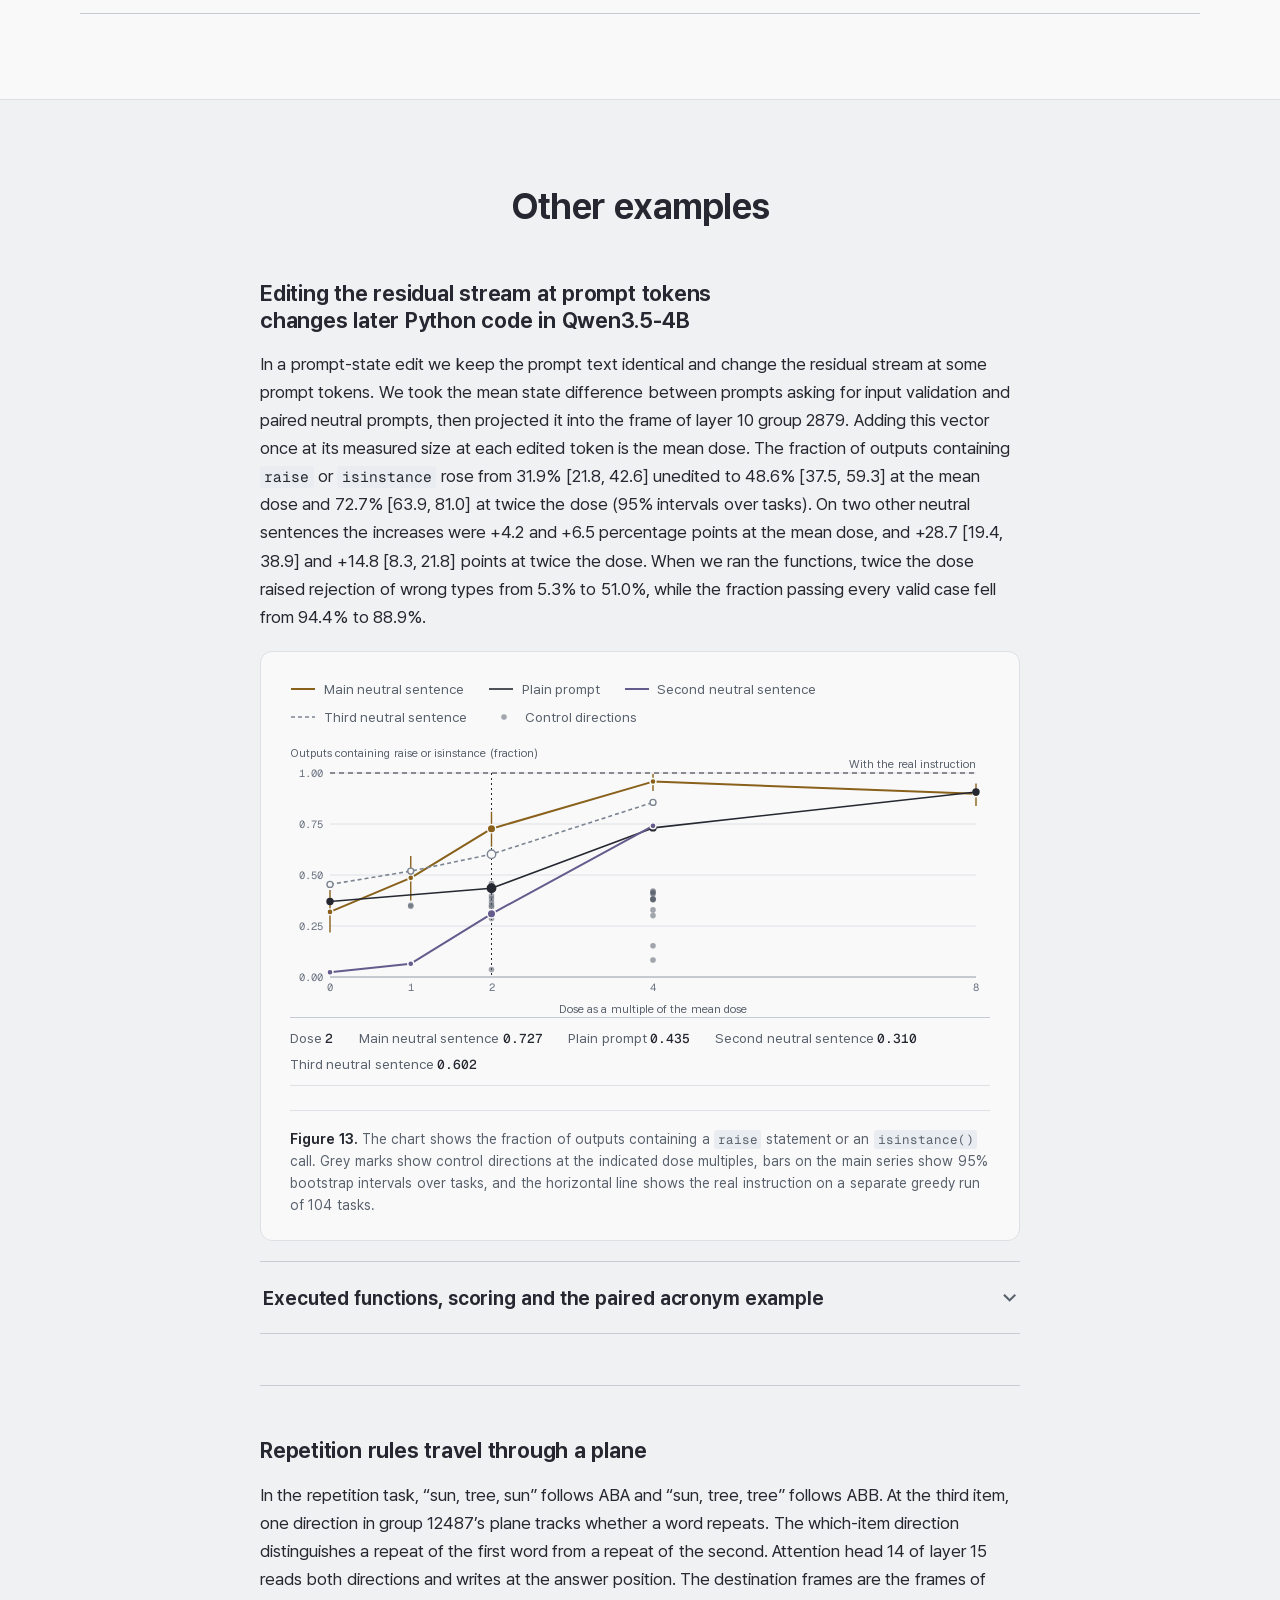
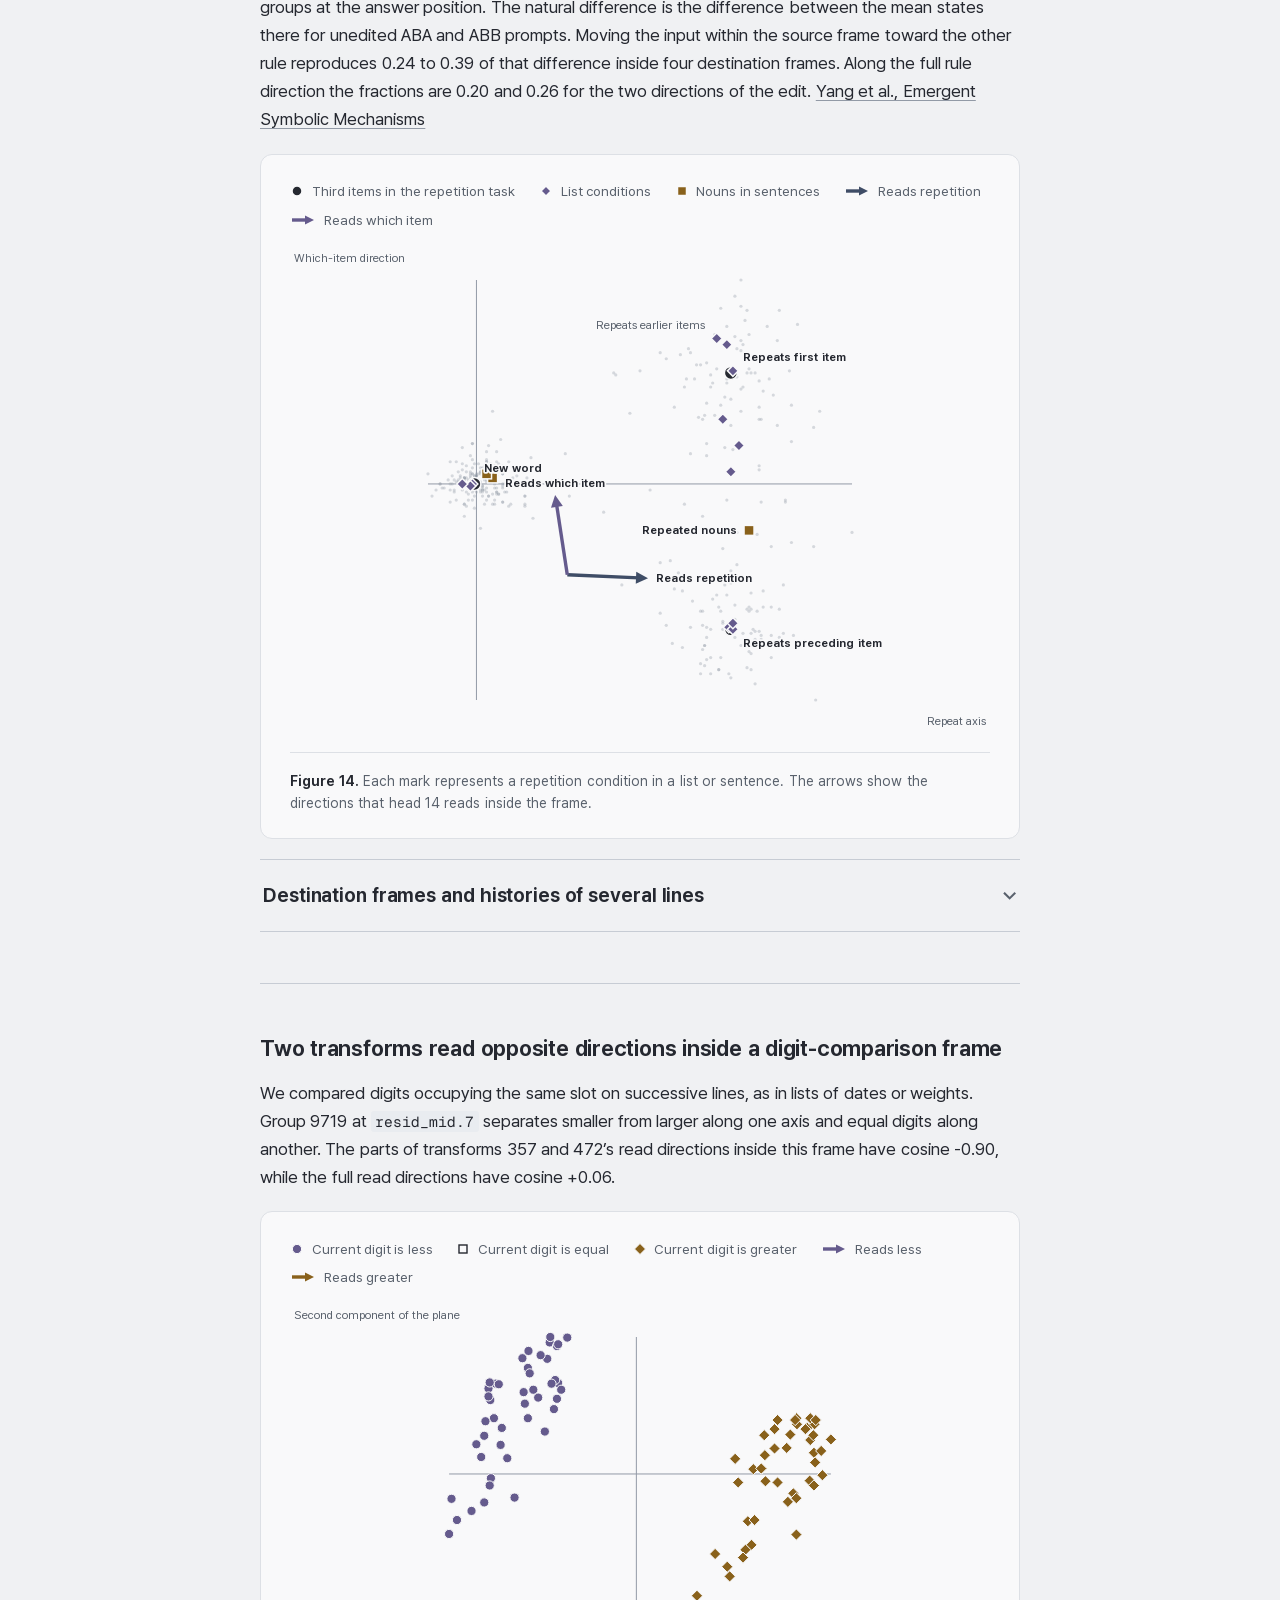
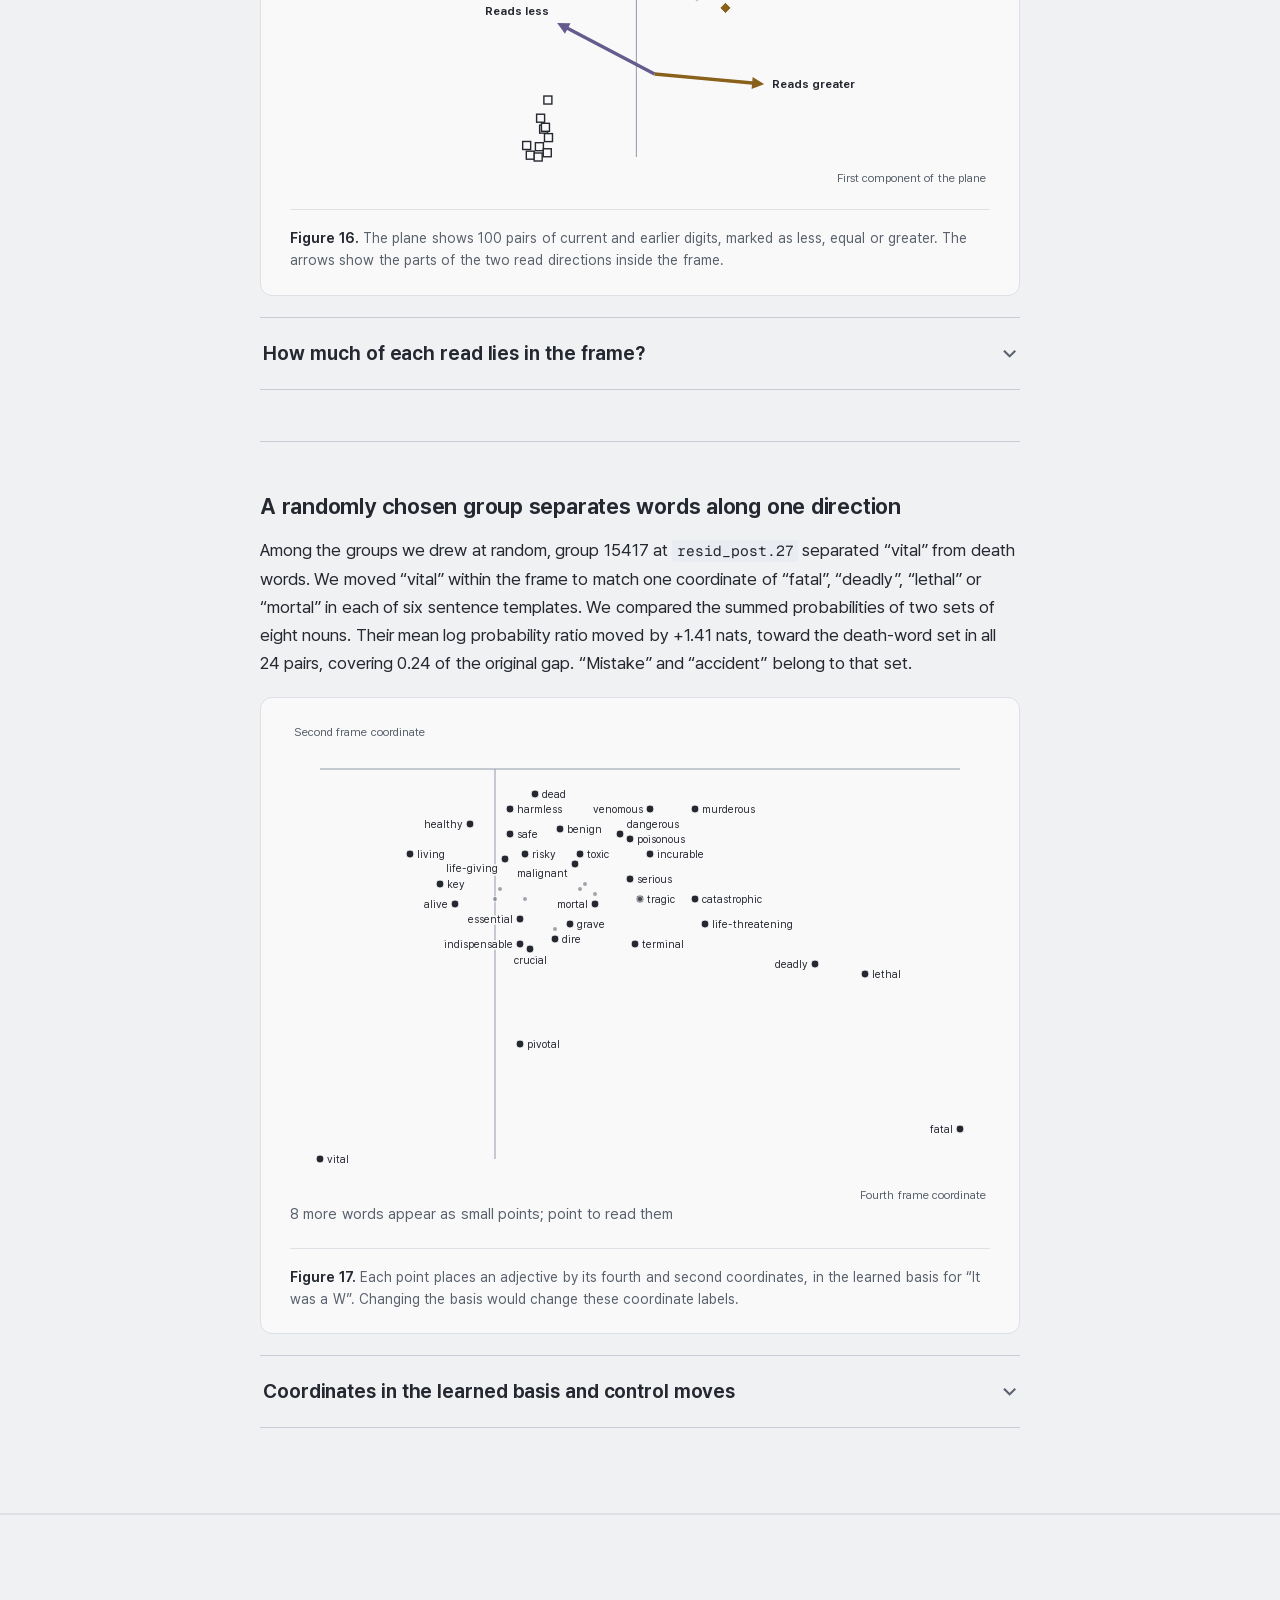
==== commit 65308e0d: "Define every term of ours at first use, in standard vocabulary A reader who knows mainstream interpr" ====
--- a/index.html
+++ b/index.html
@@ -5,20 +5,20 @@
 <meta charset="utf-8">
 <meta name="viewport" content="width=device-width, initial-scale=1">
 <title>statescope: How does a hybrid language model count characters to the end of a line?</title>
-<meta name="description" content="A recurrent head counts characters. A later head combines that count with line width. We edit its read and measure where generated lines end.">
+<meta name="description" content="A recurrent head counts characters. A later head combines that count with line width. We change what that head reads from memory and measure where generated lines end.">
 <meta property="og:type" content="website">
 <meta property="og:title" content="statescope: How does a hybrid language model count characters to the end of a line?">
-<meta property="og:description" content="A recurrent head counts characters. A later head combines that count with line width. We edit its read and measure where generated lines end.">
+<meta property="og:description" content="A recurrent head counts characters. A later head combines that count with line width. We change what that head reads from memory and measure where generated lines end.">
 <meta property="og:site_name" content="statescope">
 <meta property="og:url" content="https://statescope.ai/">
 <meta property="og:image" content="https://statescope.ai/assets/og-card.png">
 <meta property="og:image:width" content="1200">
 <meta property="og:image:height" content="630">
-<meta property="og:image:alt" content="Count curves at five wrapping widths before and after the layer-12 mixer writes. Cell means at equal distance from the line end converge in the two directions shown.">
+<meta property="og:image:alt" content="Mean residual-stream vectors at five wrapping widths before and after the recurrent head outputs are added in layer 12. Points at equal distances from the line end move closer together in the two directions shown.">
 <meta name="twitter:card" content="summary_large_image">
 <meta name="twitter:image" content="https://statescope.ai/assets/og-card.png">
 <meta name="twitter:title" content="statescope: How does a hybrid language model count characters to the end of a line?">
-<meta name="twitter:description" content="A recurrent head counts characters. A later head combines that count with line width. We edit its read and measure where generated lines end.">
+<meta name="twitter:description" content="A recurrent head counts characters. A later head combines that count with line width. We change what that head reads from memory and measure where generated lines end.">
 <meta name="color-scheme" content="light dark">
 <link rel="icon" href="assets/favicon.svg" type="image/svg+xml">
 <link rel="preload" href="assets/fonts/site-sans-var.woff2" as="font" type="font/woff2" crossorigin>
@@ -33,7 +33,7 @@
 <header class="hero" id="top">
   <p class="project-name">statescope</p>
   <h1>How does a hybrid language model count characters to the end of a line?</h1>
-  <p class="sets">Gurnee et al. traced how an attention model turns a character count into the distance to a line end. How does Qwen3.5-0.8B do it when most of its mixers are recurrent? With statescope, we release a reader and two dictionaries for every layer of Qwen3.5-0.8B and Qwen3.5-4B, one that represents residual-stream states with groups of four learned directions and one that describes the MLP’s operations. We trace a recurrent head’s character clock as a curve in one learned state group, then follow a layer-12 head that combines count with a width read from earlier lines. Moving just the part of that head’s width edit inside another group’s frame brings the line-break margin to its threshold earlier and shortens the lines the model generates.</p>
+  <p class="sets">Qwen3.5-0.8B is a hybrid language model with attention in some layers and recurrent memory in most. Gurnee et al. traced how an attention model combines a character count with line width. In Qwen3.5-0.8B, we find that one recurrent head tracks the count. A second head, in layer 12, combines it with the width of earlier lines. We shift this head’s output toward what it writes for narrower lines, keeping only the change along four learned directions in the residual stream. On fixed text, the model reaches the same mean logit preference for a line break at an earlier character count. When it generates text, its median line gets shorter. We release two learned dictionaries per layer, one for the residual stream and one for the MLP, and a reader to inspect their activations in Qwen3.5-0.8B and Qwen3.5-4B.</p>
   <nav class="links" aria-label="Code and weights">
     <a class="pill" href="https://github.com/mconcat/statescope"><svg viewBox="0 0 16 16" width="16" height="16" aria-hidden="true"><path d="M5.6 3.6 1.6 8l4 4.4M10.4 3.6l4 4.4-4 4.4" fill="none" stroke="currentColor" stroke-width="1.6" stroke-linecap="round" stroke-linejoin="round"/></svg>Code</a>
     <a class="pill" href="https://huggingface.co/mconcat/statescope-qwen3.5-4b"><svg viewBox="0 0 16 16" width="16" height="16" aria-hidden="true"><path d="M8 1.8 14 5 8 8.2 2 5zM2 8l6 3.2L14 8M2 11l6 3.2 6-3.2" fill="none" stroke="currentColor" stroke-width="1.4" stroke-linejoin="round"/></svg>Weights for <span class="nw">Qwen3.5-4B</span></a>
@@ -44,33 +44,58 @@
 <main id="main">
 
 
-<section class="wrap research-overview" aria-label="Count curves before and after the width write" id="abstract">
+<section class="wrap research-overview" aria-label="Character counts before and after the recurrent sublayer in layer 12" id="abstract">
     <figure id="fig-overview" class="result">
       <p class="result-model">Qwen3.5-0.8B</p>
       <h3><a href="#story">From characters counted to characters remaining</a></h3>
       <div class="overview-pair">
-        <div><h4>Before the layer-12 write</h4><svg viewBox="0 0 190 120" width="190" height="120"><path d="M43.2 59.2L46.4 55.5L44.5 51.7L44.2 52.4L45.3 53.8" class="mesh-connector"/><path d="M45.9 49.2L44.2 52.4L44.0 54.0L45.4 55.2L46.6 55.7" class="mesh-connector"/><path d="M46.7 49.6L43.6 49.7L43.5 52.1L45.1 53.9L46.0 55.0" class="mesh-connector"/><path d="M68.6 75.8L50.4 60.8L47.3 57.2L48.0 57.0L48.6 57.2" class="mesh-connector"/><path d="M75.6 80.4L59.7 70.2L56.4 65.6L56.0 63.7" class="mesh-connector"/><path d="M114.6 81.8L82.8 79.6L71.1 73.4L67.8 70.1" class="mesh-connector"/><path d="M107.7 70.4L86.7 72.8L80.2 70.8" class="mesh-connector"/><path d="M122.4 38.2L98.6 58.4L88.0 62.2" class="mesh-connector"/><path d="M102.2 37.4L89.5 47.4" class="mesh-connector"/><path d="M101.3 24.3L89.4 34.3" class="mesh-connector"/><path d="M37.4 59.4L40.7 59.1L43.2 59.2L45.2 58.7L46.0 56.9L46.1 54.2L46.1 51.6L45.9 49.2L45.7 47.1L45.5 46.2L45.4 45.9L45.5 47.1L46.7 49.6L48.3 53.2L51.4 58.0L55.5 63.3L61.4 69.4L68.6 75.8" class="path-line"/><path d="M46.7 49.6L47.3 51.3L48.3 53.2L49.6 55.5L51.4 58.0L53.4 60.6L55.5 63.3L58.3 66.4L61.4 69.4L64.7 72.5L68.6 75.8" class="mesh-end"/><path d="M42.0 54.8L45.4 55.0L46.4 55.5L46.6 56.0L46.2 55.8L45.3 54.8L44.5 53.6L44.2 52.4L43.9 51.3L43.6 50.4L43.6 49.7L43.5 49.5L43.6 49.7L44.1 50.7L44.6 52.2L46.2 54.6L47.7 57.4L50.4 60.8L53.9 65.0L58.1 68.9L63.0 73.0L69.0 77.1L75.6 80.4L82.5 83.0L90.7 84.8L97.7 84.8L106.1 84.2L114.6 81.8" class="path-line"/><path d="M75.6 80.4L78.8 81.4L82.5 83.0L86.2 83.6L90.7 84.8L93.9 84.8L97.7 84.8L101.9 84.8L106.1 84.2L109.6 83.0L114.6 81.8" class="mesh-end"/><path d="M39.4 49.4L42.6 50.3L44.5 51.7L45.4 53.3L45.3 54.2L45.0 54.6L44.5 54.4L44.0 54.0L43.7 53.7L43.3 53.0L43.6 52.4L43.6 52.2L43.5 52.1L43.9 52.7L44.3 53.1L44.8 54.0L45.9 55.4L47.3 57.2L48.8 59.4L50.9 61.9L53.2 64.9L56.2 67.2L59.7 70.2L63.5 72.5L67.4 75.1L72.1 76.8L77.1 78.6L82.8 79.6L87.7 79.8L93.1 78.8L98.2 77.1L103.5 74.4L107.7 70.4L111.9 65.5L114.8 59.7L118.3 53.1L120.0 45.7L122.4 38.2" class="path-line"/><path d="M107.7 70.4L109.8 68.1L111.9 65.5L114.0 62.8L114.8 59.7L116.9 56.4L118.3 53.1L118.9 49.6L120.0 45.7L120.5 41.9L122.4 38.2" class="mesh-end"/><path d="M38.3 50.4L41.9 51.2L44.2 52.4L45.9 54.4L46.3 55.2L45.8 55.5L46.0 55.5L45.4 55.2L44.9 55.0L44.7 54.4L45.0 54.4L44.7 53.8L45.1 53.9L45.2 54.1L46.2 54.7L46.3 55.1L47.1 56.3L48.0 57.0L49.3 58.6L50.7 60.1L52.7 62.0L54.6 63.5L56.4 65.6L59.1 67.4L62.1 69.0L64.9 70.6L67.7 72.0L71.1 73.4L74.4 74.2L77.5 74.5L80.8 74.5L84.3 73.8L86.7 72.8L90.0 71.0L92.3 68.8L94.5 65.2L97.0 62.2L98.6 58.4L99.4 54.1L100.7 49.6L101.9 45.4L102.2 40.6L102.2 37.4L102.3 33.2L101.7 30.3L101.5 27.6L101.9 25.8L101.3 24.3" class="path-line"/><path d="M102.2 37.4L102.5 35.2L102.3 33.2L101.9 31.6L101.7 30.3L101.5 29.1L101.5 27.6L101.0 26.6L101.9 25.8L101.8 25.3L101.3 24.3" class="mesh-end"/><path d="M38.2 51.7L42.8 52.4L45.3 53.8L47.7 55.6L48.1 56.0L48.1 56.0L47.2 55.9L46.6 55.7L46.3 55.1L45.9 55.3L45.8 55.0L46.2 54.9L46.0 55.0L45.9 54.8L46.6 55.5L47.0 55.8L47.7 56.2L48.6 57.2L49.7 58.1L51.2 59.3L52.2 60.8L53.8 62.1L56.0 63.7L57.7 65.0L60.0 66.6L62.5 67.9L65.2 69.0L67.8 70.1L69.8 70.8L73.1 71.4L75.0 71.3L77.7 71.2L80.2 70.8L82.7 70.1L84.2 68.5L85.8 66.9L87.6 64.9L88.0 62.2L88.8 59.5L89.9 56.4L90.3 53.3L90.8 50.0L89.5 47.4L90.7 43.4L90.3 40.9L90.6 37.9L89.7 35.9L89.4 34.3L89.0 32.3L88.8 31.6L88.7 30.8L88.9 30.7L88.8 31.0L89.0 31.4L89.3 32.5L90.5 33.3L91.7 34.7L93.6 36.5" class="path-line"/><path d="M88.8 31.0L89.0 31.2L89.0 31.4L89.4 32.3L89.3 32.5L89.9 32.9L90.5 33.3L91.3 34.4L91.7 34.7L92.8 35.6L93.6 36.5" class="mesh-end"/></svg><p>Spread at equal distance <b>0.71</b></p></div>
-        <div><h4>After the layer-12 write</h4><svg viewBox="0 0 190 120" width="190" height="120"><path d="M47.3 59.3L46.3 52.0L44.1 51.8L43.2 53.2L41.9 53.1" class="mesh-connector"/><path d="M61.8 77.5L47.0 57.4L46.1 54.8L46.4 56.7L45.6 57.2" class="mesh-connector"/><path d="M92.7 82.8L49.9 63.0L46.9 53.0L47.9 55.5L46.9 57.9" class="mesh-connector"/><path d="M114.2 42.4L64.5 77.1L48.5 53.4L49.2 53.6L49.0 57.2" class="mesh-connector"/><path d="M100.4 81.6L52.5 62.3L49.6 53.5L51.0 54.5" class="mesh-connector"/><path d="M129.5 40.0L70.3 81.9L50.5 57.9L51.2 51.3" class="mesh-connector"/><path d="M106.6 85.7L56.1 69.8L50.6 50.2" class="mesh-connector"/><path d="M127.9 45.1L75.5 83.4L52.6 53.1" class="mesh-connector"/><path d="M102.3 81.9L60.6 62.3" class="mesh-connector"/><path d="M119.3 57.2L77.1 72.2" class="mesh-connector"/><path d="M40.2 52.8L44.2 55.5L47.3 59.3L50.2 63.6L52.3 67.3L54.6 70.5L57.8 74.2L61.8 77.5L66.3 80.5L72.0 83.0L78.6 84.7L85.3 84.4L92.7 82.8L99.3 78.8L104.5 72.3L109.4 63.8L112.4 53.4L114.2 42.4" class="path-line"/><path d="M92.7 82.8L95.5 80.9L99.3 78.8L102.1 75.7L104.5 72.3L107.2 68.3L109.4 63.8L111.2 58.7L112.4 53.4L113.9 48.3L114.2 42.4" class="mesh-end"/><path d="M41.1 49.0L44.8 50.2L46.3 52.0L47.3 53.9L47.8 55.5L47.4 56.2L46.7 56.9L47.0 57.4L47.1 58.1L47.3 58.7L47.9 59.8L48.9 61.2L49.9 63.0L51.7 65.5L53.7 68.1L56.7 70.9L60.2 74.2L64.5 77.1L70.3 80.6L76.9 82.9L83.9 84.0L92.1 83.9L100.4 81.6L108.7 77.7L116.9 71.3L121.9 62.3L126.9 52.2L129.5 40.0" class="path-line"/><path d="M100.4 81.6L104.3 79.5L108.7 77.7L112.4 74.2L116.9 71.3L119.2 67.3L121.9 62.3L124.9 57.8L126.9 52.2L127.5 46.6L129.5 40.0" class="mesh-end"/><path d="M38.3 48.7L41.8 50.3L44.1 51.8L45.8 53.5L46.4 54.7L46.4 55.0L46.4 55.0L46.1 54.8L46.2 54.5L46.1 54.2L46.6 53.8L46.9 53.3L46.9 53.0L47.3 53.0L47.5 52.7L47.8 52.8L48.2 53.1L48.5 53.4L48.7 54.2L49.6 55.7L50.0 57.5L51.0 59.3L52.5 62.3L54.5 65.3L57.0 69.1L60.3 72.9L64.8 77.7L70.3 81.9L76.2 85.6L83.5 87.9L90.8 89.1L99.0 88.6L106.6 85.7L113.4 80.8L118.5 73.5L123.7 65.1L125.7 54.9L127.9 45.1" class="path-line"/><path d="M106.6 85.7L110.1 83.6L113.4 80.8L117.0 78.2L118.5 73.5L121.8 69.6L123.7 65.1L124.3 60.1L125.7 54.9L126.3 49.9L127.9 45.1" class="mesh-end"/><path d="M37.6 50.3L41.2 51.8L43.2 53.2L45.3 55.2L46.2 56.2L46.0 56.4L46.4 56.7L46.4 56.7L46.3 56.7L46.5 56.4L47.1 56.4L47.2 56.0L47.9 55.5L47.9 55.2L48.8 55.0L48.7 54.4L49.1 54.4L49.2 53.6L49.6 53.6L49.6 53.3L49.9 53.3L49.8 53.1L49.6 53.5L49.7 53.9L50.1 54.2L50.1 55.3L50.0 56.3L50.5 57.9L51.0 59.8L51.6 61.7L52.4 64.2L54.2 66.9L56.1 69.8L58.8 72.6L61.7 75.8L66.0 78.3L70.6 81.2L75.5 83.4L80.6 84.7L86.2 85.3L92.8 86.2L97.8 84.3L102.3 81.9L107.0 78.4L110.2 73.5L113.9 68.3L116.7 63.3L119.3 57.2" class="path-line"/><path d="M102.3 81.9L105.3 80.4L107.0 78.4L109.0 76.1L110.2 73.5L112.0 71.3L113.9 68.3L114.6 65.5L116.7 63.3L118.2 60.9L119.3 57.2" class="mesh-end"/><path d="M35.7 49.2L39.8 50.9L41.9 53.1L44.3 55.0L45.6 56.2L45.9 56.8L45.8 57.0L45.6 57.2L45.7 57.3L45.8 57.8L46.1 57.6L46.8 57.7L46.9 57.9L47.2 57.5L47.8 57.8L48.2 57.4L48.8 57.2L49.0 57.2L49.6 56.4L50.1 56.0L50.4 55.7L50.7 55.1L51.0 54.5L51.1 53.8L51.1 53.2L51.3 52.2L51.4 51.7L51.2 51.3L50.6 51.0L51.3 50.6L50.5 49.9L50.8 50.2L50.6 50.2L51.2 50.5L51.5 51.4L51.4 51.6L52.4 52.5L52.6 53.1L54.2 54.6L55.3 55.9L57.4 57.9L59.0 60.1L60.6 62.3L63.8 64.7L66.8 67.3L70.7 69.3L73.1 71.1L77.1 72.2L81.5 73.6L85.2 73.8L89.1 73.4L93.8 72.7L96.9 71.7L99.7 69.3L101.9 66.5L104.6 64.4L106.1 60.5L108.7 57.7" class="path-line"/><path d="M96.9 71.7L98.1 70.2L99.7 69.3L100.7 67.6L101.9 66.5L102.6 65.0L104.6 64.4L105.2 62.6L106.1 60.5L107.3 59.5L108.7 57.7" class="mesh-end"/></svg><p>Spread at equal distance <b>0.04</b></p></div>
-      </div>
-      <figcaption><b>Figure 1.</b> Each curve joins mean states at successive character counts for one wrapping width across 640 documents. Gold marks the last 10 characters. Spread measures how far apart the means at equal remaining distance lie across widths, in the two directions drawn. <a href="#story">Explore the measured states.</a></figcaption>
+        <div><h4>Before layer 12 adds its recurrent output</h4><svg viewBox="0 0 190 120" width="190" height="120"><path d="M43.2 59.2L46.4 55.5L44.5 51.7L44.2 52.4L45.3 53.8" class="mesh-connector"/><path d="M45.9 49.2L44.2 52.4L44.0 54.0L45.4 55.2L46.6 55.7" class="mesh-connector"/><path d="M46.7 49.6L43.6 49.7L43.5 52.1L45.1 53.9L46.0 55.0" class="mesh-connector"/><path d="M68.6 75.8L50.4 60.8L47.3 57.2L48.0 57.0L48.6 57.2" class="mesh-connector"/><path d="M75.6 80.4L59.7 70.2L56.4 65.6L56.0 63.7" class="mesh-connector"/><path d="M114.6 81.8L82.8 79.6L71.1 73.4L67.8 70.1" class="mesh-connector"/><path d="M107.7 70.4L86.7 72.8L80.2 70.8" class="mesh-connector"/><path d="M122.4 38.2L98.6 58.4L88.0 62.2" class="mesh-connector"/><path d="M102.2 37.4L89.5 47.4" class="mesh-connector"/><path d="M101.3 24.3L89.4 34.3" class="mesh-connector"/><path d="M37.4 59.4L40.7 59.1L43.2 59.2L45.2 58.7L46.0 56.9L46.1 54.2L46.1 51.6L45.9 49.2L45.7 47.1L45.5 46.2L45.4 45.9L45.5 47.1L46.7 49.6L48.3 53.2L51.4 58.0L55.5 63.3L61.4 69.4L68.6 75.8" class="path-line"/><path d="M46.7 49.6L47.3 51.3L48.3 53.2L49.6 55.5L51.4 58.0L53.4 60.6L55.5 63.3L58.3 66.4L61.4 69.4L64.7 72.5L68.6 75.8" class="mesh-end"/><path d="M42.0 54.8L45.4 55.0L46.4 55.5L46.6 56.0L46.2 55.8L45.3 54.8L44.5 53.6L44.2 52.4L43.9 51.3L43.6 50.4L43.6 49.7L43.5 49.5L43.6 49.7L44.1 50.7L44.6 52.2L46.2 54.6L47.7 57.4L50.4 60.8L53.9 65.0L58.1 68.9L63.0 73.0L69.0 77.1L75.6 80.4L82.5 83.0L90.7 84.8L97.7 84.8L106.1 84.2L114.6 81.8" class="path-line"/><path d="M75.6 80.4L78.8 81.4L82.5 83.0L86.2 83.6L90.7 84.8L93.9 84.8L97.7 84.8L101.9 84.8L106.1 84.2L109.6 83.0L114.6 81.8" class="mesh-end"/><path d="M39.4 49.4L42.6 50.3L44.5 51.7L45.4 53.3L45.3 54.2L45.0 54.6L44.5 54.4L44.0 54.0L43.7 53.7L43.3 53.0L43.6 52.4L43.6 52.2L43.5 52.1L43.9 52.7L44.3 53.1L44.8 54.0L45.9 55.4L47.3 57.2L48.8 59.4L50.9 61.9L53.2 64.9L56.2 67.2L59.7 70.2L63.5 72.5L67.4 75.1L72.1 76.8L77.1 78.6L82.8 79.6L87.7 79.8L93.1 78.8L98.2 77.1L103.5 74.4L107.7 70.4L111.9 65.5L114.8 59.7L118.3 53.1L120.0 45.7L122.4 38.2" class="path-line"/><path d="M107.7 70.4L109.8 68.1L111.9 65.5L114.0 62.8L114.8 59.7L116.9 56.4L118.3 53.1L118.9 49.6L120.0 45.7L120.5 41.9L122.4 38.2" class="mesh-end"/><path d="M38.3 50.4L41.9 51.2L44.2 52.4L45.9 54.4L46.3 55.2L45.8 55.5L46.0 55.5L45.4 55.2L44.9 55.0L44.7 54.4L45.0 54.4L44.7 53.8L45.1 53.9L45.2 54.1L46.2 54.7L46.3 55.1L47.1 56.3L48.0 57.0L49.3 58.6L50.7 60.1L52.7 62.0L54.6 63.5L56.4 65.6L59.1 67.4L62.1 69.0L64.9 70.6L67.7 72.0L71.1 73.4L74.4 74.2L77.5 74.5L80.8 74.5L84.3 73.8L86.7 72.8L90.0 71.0L92.3 68.8L94.5 65.2L97.0 62.2L98.6 58.4L99.4 54.1L100.7 49.6L101.9 45.4L102.2 40.6L102.2 37.4L102.3 33.2L101.7 30.3L101.5 27.6L101.9 25.8L101.3 24.3" class="path-line"/><path d="M102.2 37.4L102.5 35.2L102.3 33.2L101.9 31.6L101.7 30.3L101.5 29.1L101.5 27.6L101.0 26.6L101.9 25.8L101.8 25.3L101.3 24.3" class="mesh-end"/><path d="M38.2 51.7L42.8 52.4L45.3 53.8L47.7 55.6L48.1 56.0L48.1 56.0L47.2 55.9L46.6 55.7L46.3 55.1L45.9 55.3L45.8 55.0L46.2 54.9L46.0 55.0L45.9 54.8L46.6 55.5L47.0 55.8L47.7 56.2L48.6 57.2L49.7 58.1L51.2 59.3L52.2 60.8L53.8 62.1L56.0 63.7L57.7 65.0L60.0 66.6L62.5 67.9L65.2 69.0L67.8 70.1L69.8 70.8L73.1 71.4L75.0 71.3L77.7 71.2L80.2 70.8L82.7 70.1L84.2 68.5L85.8 66.9L87.6 64.9L88.0 62.2L88.8 59.5L89.9 56.4L90.3 53.3L90.8 50.0L89.5 47.4L90.7 43.4L90.3 40.9L90.6 37.9L89.7 35.9L89.4 34.3L89.0 32.3L88.8 31.6L88.7 30.8L88.9 30.7L88.8 31.0L89.0 31.4L89.3 32.5L90.5 33.3L91.7 34.7L93.6 36.5" class="path-line"/><path d="M88.8 31.0L89.0 31.2L89.0 31.4L89.4 32.3L89.3 32.5L89.9 32.9L90.5 33.3L91.3 34.4L91.7 34.7L92.8 35.6L93.6 36.5" class="mesh-end"/></svg><p>Across-width variance / total variance <b>0.71</b></p></div>
+        <div><h4>After layer 12 adds its recurrent output</h4><svg viewBox="0 0 190 120" width="190" height="120"><path d="M47.3 59.3L46.3 52.0L44.1 51.8L43.2 53.2L41.9 53.1" class="mesh-connector"/><path d="M61.8 77.5L47.0 57.4L46.1 54.8L46.4 56.7L45.6 57.2" class="mesh-connector"/><path d="M92.7 82.8L49.9 63.0L46.9 53.0L47.9 55.5L46.9 57.9" class="mesh-connector"/><path d="M114.2 42.4L64.5 77.1L48.5 53.4L49.2 53.6L49.0 57.2" class="mesh-connector"/><path d="M100.4 81.6L52.5 62.3L49.6 53.5L51.0 54.5" class="mesh-connector"/><path d="M129.5 40.0L70.3 81.9L50.5 57.9L51.2 51.3" class="mesh-connector"/><path d="M106.6 85.7L56.1 69.8L50.6 50.2" class="mesh-connector"/><path d="M127.9 45.1L75.5 83.4L52.6 53.1" class="mesh-connector"/><path d="M102.3 81.9L60.6 62.3" class="mesh-connector"/><path d="M119.3 57.2L77.1 72.2" class="mesh-connector"/><path d="M40.2 52.8L44.2 55.5L47.3 59.3L50.2 63.6L52.3 67.3L54.6 70.5L57.8 74.2L61.8 77.5L66.3 80.5L72.0 83.0L78.6 84.7L85.3 84.4L92.7 82.8L99.3 78.8L104.5 72.3L109.4 63.8L112.4 53.4L114.2 42.4" class="path-line"/><path d="M92.7 82.8L95.5 80.9L99.3 78.8L102.1 75.7L104.5 72.3L107.2 68.3L109.4 63.8L111.2 58.7L112.4 53.4L113.9 48.3L114.2 42.4" class="mesh-end"/><path d="M41.1 49.0L44.8 50.2L46.3 52.0L47.3 53.9L47.8 55.5L47.4 56.2L46.7 56.9L47.0 57.4L47.1 58.1L47.3 58.7L47.9 59.8L48.9 61.2L49.9 63.0L51.7 65.5L53.7 68.1L56.7 70.9L60.2 74.2L64.5 77.1L70.3 80.6L76.9 82.9L83.9 84.0L92.1 83.9L100.4 81.6L108.7 77.7L116.9 71.3L121.9 62.3L126.9 52.2L129.5 40.0" class="path-line"/><path d="M100.4 81.6L104.3 79.5L108.7 77.7L112.4 74.2L116.9 71.3L119.2 67.3L121.9 62.3L124.9 57.8L126.9 52.2L127.5 46.6L129.5 40.0" class="mesh-end"/><path d="M38.3 48.7L41.8 50.3L44.1 51.8L45.8 53.5L46.4 54.7L46.4 55.0L46.4 55.0L46.1 54.8L46.2 54.5L46.1 54.2L46.6 53.8L46.9 53.3L46.9 53.0L47.3 53.0L47.5 52.7L47.8 52.8L48.2 53.1L48.5 53.4L48.7 54.2L49.6 55.7L50.0 57.5L51.0 59.3L52.5 62.3L54.5 65.3L57.0 69.1L60.3 72.9L64.8 77.7L70.3 81.9L76.2 85.6L83.5 87.9L90.8 89.1L99.0 88.6L106.6 85.7L113.4 80.8L118.5 73.5L123.7 65.1L125.7 54.9L127.9 45.1" class="path-line"/><path d="M106.6 85.7L110.1 83.6L113.4 80.8L117.0 78.2L118.5 73.5L121.8 69.6L123.7 65.1L124.3 60.1L125.7 54.9L126.3 49.9L127.9 45.1" class="mesh-end"/><path d="M37.6 50.3L41.2 51.8L43.2 53.2L45.3 55.2L46.2 56.2L46.0 56.4L46.4 56.7L46.4 56.7L46.3 56.7L46.5 56.4L47.1 56.4L47.2 56.0L47.9 55.5L47.9 55.2L48.8 55.0L48.7 54.4L49.1 54.4L49.2 53.6L49.6 53.6L49.6 53.3L49.9 53.3L49.8 53.1L49.6 53.5L49.7 53.9L50.1 54.2L50.1 55.3L50.0 56.3L50.5 57.9L51.0 59.8L51.6 61.7L52.4 64.2L54.2 66.9L56.1 69.8L58.8 72.6L61.7 75.8L66.0 78.3L70.6 81.2L75.5 83.4L80.6 84.7L86.2 85.3L92.8 86.2L97.8 84.3L102.3 81.9L107.0 78.4L110.2 73.5L113.9 68.3L116.7 63.3L119.3 57.2" class="path-line"/><path d="M102.3 81.9L105.3 80.4L107.0 78.4L109.0 76.1L110.2 73.5L112.0 71.3L113.9 68.3L114.6 65.5L116.7 63.3L118.2 60.9L119.3 57.2" class="mesh-end"/><path d="M35.7 49.2L39.8 50.9L41.9 53.1L44.3 55.0L45.6 56.2L45.9 56.8L45.8 57.0L45.6 57.2L45.7 57.3L45.8 57.8L46.1 57.6L46.8 57.7L46.9 57.9L47.2 57.5L47.8 57.8L48.2 57.4L48.8 57.2L49.0 57.2L49.6 56.4L50.1 56.0L50.4 55.7L50.7 55.1L51.0 54.5L51.1 53.8L51.1 53.2L51.3 52.2L51.4 51.7L51.2 51.3L50.6 51.0L51.3 50.6L50.5 49.9L50.8 50.2L50.6 50.2L51.2 50.5L51.5 51.4L51.4 51.6L52.4 52.5L52.6 53.1L54.2 54.6L55.3 55.9L57.4 57.9L59.0 60.1L60.6 62.3L63.8 64.7L66.8 67.3L70.7 69.3L73.1 71.1L77.1 72.2L81.5 73.6L85.2 73.8L89.1 73.4L93.8 72.7L96.9 71.7L99.7 69.3L101.9 66.5L104.6 64.4L106.1 60.5L108.7 57.7" class="path-line"/><path d="M96.9 71.7L98.1 70.2L99.7 69.3L100.7 67.6L101.9 66.5L102.6 65.0L104.6 64.4L105.2 62.6L106.1 60.5L107.3 59.5L108.7 57.7" class="mesh-end"/></svg><p>Across-width variance / total variance <b>0.04</b></p></div>
+      </div>
+      <figcaption><b>Figure 1.</b> Each curve joins mean normalized residual-stream vectors by character count at one width across 640 documents. Gold marks the last 10 characters. Spread is the fraction of total variance in the two directions shown that lies between widths at equal distance from the line end. <a href="#story">Follow the curves through the model.</a></figcaption>
     </figure>
 </section>
 
 <section class="band" aria-labelledby="example">
   <div class="wrap study">
     <h2 id="example"><a href="#example">Where does the model keep the count?</a></h2>
-    <p class="lead">Fifty characters almost fill a narrow line. A wide line still has room. In Claude 3.5 Haiku, attention heads track the count and combine it with line width. We follow the same task through the GatedDeltaNet layers of Qwen3.5-0.8B. <a href="https://arxiv.org/abs/2601.04480">Gurnee et al., When Models Manipulate Manifolds</a></p>
-    <p>The first token of each line resets the clock in layer 9, head 10. Its cumulative log decay falls linearly with the number of characters since line start (R² 1.000 at every width). Group 4885 holds the count as a curve in its frame, a set of four learned directions. As the state travels along the curve, MLP transforms 410 and 1749 respond to different stretches of it.</p>
-    <p>We trained the dictionaries without the counting task. To choose the group, we ranked all 16,384 layer-9 groups by the fraction of the squared change in mixer output between paired texts that lay inside each frame. Group 4885 came first in each condition on both halves of the pairs, with 0.62 to 0.72 of the change, against 0.03 to 0.04 for the runner-up.</p>
-    <p>We ranked the early-chain units on odd-numbered pairs, tested the swaps on the 32 even-numbered pairs per condition and tested the selected subspaces again on new documents. Earlier work had identified head 10. In the count conditions we move the last line start and keep the wrapping width fixed. In the width condition we keep the last line start and rewrap the preceding text more widely.</p>
-    <p>For example, at width 60, swapping that head’s read accounts for 0.633 (0.585 to 0.675) of the clean-to-corrupt difference in the mean line-break margin. Swapping the whole mixer accounts for 0.474 (0.421 to 0.524). Parentheses give bootstrap intervals over pairs.</p>
+    <div class="table-wrap" id="terms">
+      <table>
+        <caption><strong>Terms on this page</strong></caption>
+        <thead><tr><th scope="col">Term</th><th scope="col">Meaning</th></tr></thead>
+        <tbody>
+          <tr><th scope="row">Mixer</th><td>The attention or recurrent sublayer that combines information across tokens.</td></tr>
+          <tr><th scope="row">GatedDeltaNet head and its memory</th><td>A recurrent head that updates and queries a key–value memory matrix per token.</td></tr>
+          <tr><th scope="row">State</th><td>The residual stream at one token and one place in a layer.</td></tr>
+          <tr><th scope="row">Group</th><td>Four learned directions selected together. Our sparse state dictionary keeps the 24 groups contributing most to reconstruction.</td></tr>
+          <tr><th scope="row">Frame</th><td>A group’s four learned directions. “Inside the frame” means in their span.</td></tr>
+          <tr><th scope="row">Code</th><td>A token’s four coordinates in the frame.</td></tr>
+          <tr><th scope="row">Transform</th><td>A transcoder-like unit with a low-rank, input-dependent MLP write.</td></tr>
+          <tr><th scope="row">Gate and threshold</th><td>The gate opens when a reading along one input direction (the gate input) exceeds a learned threshold.</td></tr>
+          <tr><th scope="row">Cut</th><td>The hyperplane where the gate input equals the threshold, drawn as a straight line.</td></tr>
+          <tr><th scope="row"><code>resid_mid.L</code> / <code>resid_post.L</code></th><td>Layer L’s residual stream between mixer and MLP / after the MLP.</td></tr>
+          <tr><th scope="row">Line-break margin</th><td>Logit preference for breaking the line over continuing it.</td></tr>
+          <tr><th scope="row">Crossing</th><td>First count from ten onward where the smoothed mean margin rises to the chosen level of -3.</td></tr>
+          <tr><th scope="row">Patch share</th><td>Fraction of the mean margin gap between paired texts reproduced by one activation patch.</td></tr>
+        </tbody>
+      </table>
+    </div>
+    <p class="lead">Fifty characters almost fill a narrow line. A wide line still has room. In Claude 3.5 Haiku, attention heads track the count and combine it with line width. <a href="https://arxiv.org/abs/2601.04480">Gurnee et al., When Models Manipulate Manifolds</a></p>
+    <p>In Qwen3.5 the mixer, the sublayer that combines information across tokens, uses attention in some layers and a recurrent network called GatedDeltaNet in most. At each token a head decays its memory matrix and writes a value along a key direction, with the token determining both the decay factor and the write strength. The head queries the matrix to retrieve a vector, its memory read, which it normalizes and multiplies by the head’s output gate from the current token before writing to the residual stream. <a href="https://arxiv.org/abs/2412.06464">Yang, Kautz and Hatamizadeh, Gated Delta Networks</a></p>
+    <p>The first token of each line resets a counting signal in layer 9, head 10. We call it the character clock because the head’s cumulative log decay, the sum of the logarithms of its decay factors since line start, falls linearly with character count (R² 1.000 at every width).</p>
+    <p>Our state dictionary works like a sparse autoencoder with groups for units. At each token it selects the 24 groups whose decoded contributions have the largest norms. Each selected group has four activation coordinates, its code, along the four learned directions of its frame. The code of group 4885 traces a curve as the count increases.</p>
+    <p>Our MLP dictionary plays the part of a transcoder for one MLP. Each transform reads the input along one direction. This reading is its gate input, and the contribution from one group’s code is the frame part. When the gate input exceeds a learned threshold, the transform’s gate opens. A conventional transcoder feature writes along a fixed vector. An open transform writes a low-rank linear function of the input into the MLP output. Transforms 410 and 1749 fire on different stretches of the count curve.</p>
+    <p>We compare pairs of texts ending on the same words. A line break is due in the clean text and more words would fit in the corrupt text. In the <code>count:60</code> and <code>count:100</code> conditions, the wrapping width stays at 60 or 100 characters, respectively, and the last line starts later in the corrupt text. In <code>width:100</code> the clean width is 100 and the last line starts at the same word in both texts, but the preceding lines are wrapped more widely in the corrupt text.</p>
+    <p>We trained the dictionaries without the counting task. To choose the group to study, we ranked all 16,384 layer-9 groups by the fraction of the squared change in mixer output between paired texts that lay inside each frame. Group 4885 came first in each condition on both halves of the pairs, with 0.62 to 0.72 of the change, against 0.03 to 0.04 for the runner-up.</p>
+    <p>We ranked the units in the early layers on odd-numbered pairs, tested them on the 32 even-numbered pairs per condition and tested the chosen subspaces again on new documents. Earlier work had identified head 10. To test a component we use activation patching, which we also call a swap. We replace its clean-run activation with its corrupt-run value at matching token positions. When we scale this change, the multiplier is the dose.</p>
+    <p>For these pairs we measure the line-break margin at the last token using the logsumexp of newline-token logits minus the logsumexp for tokens starting with a space. A patch’s share is the fraction of the clean-to-corrupt difference in mean margin it produces. At width 60, patching the head’s memory read gives a share of 0.633 (0.585 to 0.675). Patching the whole mixer output gives 0.474 (0.421 to 0.524). Parentheses give bootstrap intervals over pairs.</p>
     <h3>Where the transforms fire in a wrapped text</h3>
 <figure class="teaser band tint" id="fig-lead">
   <div class="wrap">
   <ul class="keys" aria-hidden="true">
-    <li><span class="swatch a"></span>L8 transform 189 is on</li>
-    <li><span class="swatch b"></span>L9 transform 410 is on</li>
-    <li><span class="swatch c"></span>L9 transform 1749 is on</li>
+    <li><span class="swatch a"></span>Layer 8 transform 189 is on</li>
+    <li><span class="swatch b"></span>Layer 9 transform 410 is on</li>
+    <li><span class="swatch c"></span>Layer 9 transform 1749 is on</li>
     <li><span class="swatch last"></span>last token, where the model must choose</li>
   </ul>
   <div class="lead-body">
@@ -112,18 +137,18 @@
 </div>
 <div class="rates-x" aria-hidden="true"><span>0-9</span><span>10-19</span><span>20-29</span><span>30-39</span><span>40-49</span><span>50-59</span><span>60-69</span><span>70-79</span><span>80-89</span><span>90-99</span></div>
 </div>
-    <p class="axis-title">Characters already in the line. Bars: fraction of tokens at which the transform is on.</p>
+    <p class="axis-title">Characters already in the line. Each bar gives the firing rate, the fraction of tokens at which the transform is on.</p>
   </div>
   </div>
-  <figcaption><b>Figure 2.</b> The last 7 lines of a text wrapped at 100 characters, with one mark per token. L8 transform 189 is on at the first token of each line. L9 transform 410 is on while the line is short, and L9 transform 1749 turns on near the end of the line. <span class="fine">The dashed rule is the wrapping width, and the number after each line is the number of characters the line holds. The bars below use the same horizontal scale. They give the fraction of tokens at which each L9 transform is on, by the number of characters already in the line, over the clean texts of the two count cells. Lines longer than 60 characters occur only in the texts wrapped at 100. The text is item 47 of the cell <code>count:100</code>, chosen by hand as a readable example; it is a re-wrapped excerpt from <code>HuggingFaceFW/fineweb-edu</code>, licensed under ODC-By 1.0.</span></figcaption>
+  <figcaption><b>Figure 2.</b> The last 7 lines of a text wrapped at 100 characters, with one mark per token. The layer-8 (L8) transform 189 is on at the first token of each line. L9 transform 410 is on while the line is short, and L9 transform 1749 turns on near the end of the line. <span class="fine">The dashed rule is the wrapping width, and the number after each line is the number of characters the line holds. The bars below use the same horizontal scale. They give the fraction of tokens at which each L9 transform is on, by the number of characters already in the line, over the clean texts of the two count conditions. Lines longer than 60 characters occur only in the texts wrapped at 100. The text is item 47 of the condition <code>count:100</code>, chosen by hand as a readable example; it is a re-wrapped excerpt from <code>HuggingFaceFW/fineweb-edu</code>, licensed under ODC-By 1.0.</span></figcaption>
 </figure>
 
     <section id="story" aria-labelledby="geometry-heading">
       <h3 id="geometry-heading"><a href="#geometry-heading">How does the head combine width with count?</a></h3>
       <div class="story">
         <div class="story-text">
-          <p>Width displaces the count curves into a sheet. At layer 12, head 13 reads a width-dependent value from earlier lines, multiplies it by a gate that follows the current count and adds the result to the residual stream. In the two directions drawn, the spread of the cell means at equal remaining distance falls from 0.71 to 0.04 across widths.</p>
-          <p>Each curve follows a different line width. The gold segments mark the last 10 characters. <span class="needs-js">Press Play to follow the gold ends as the layer-12 mixer writes, or step through the layers one at a time.</span></p>
+          <p>The count curves for different wrapping widths lie side by side, forming a sheet with count along one direction and width along the other. Layer 12, head 13 is a memory head that reads the width of earlier lines from its memory matrix. The head’s output gate scales that read according to the current count before the head writes to the residual stream. In the two directions drawn, the spread of the mean states at equal remaining distance falls from 0.71 to 0.04 across widths.</p>
+          <p>The sheet is carried onward through layers 10 and 11, where the states still vary with count and width. The gold segments mark the last 10 characters. <span class="needs-js">Press Play to follow the gold ends as the layer-12 mixer writes, or step through the layers one at a time.</span></p>
           <p class="needs-js">Switch from “Characters so far” to “Characters remaining” to see which positions across the different widths move together.</p>
           <details class="fold">
             <summary>Follow the path layer by layer</summary>
@@ -137,20 +162,20 @@
             </article>
             <article class="story-step" data-stage="b" tabindex="0">
               <h3 id="width"><a href="#width">Width supplies the missing distance</a></h3>
-              <p>The model must combine width with count to obtain the distance to the line end. Width already displaces the count curves into a sheet: per character, the displacement across widths is 0.19 to 0.25 as large as the movement along a line. A memory head (layer 12, head 13) reads width information from earlier lines. Layers 10 and 11 carry the sheet on.</p>
+              <p>The model must combine width with count to obtain the distance to the line end. Width already displaces the count curves into a sheet: per character, the displacement across widths is 0.19 to 0.25 as large as the movement along a line. Layers 10 and 11 preserve the sheet through to the memory head in layer 12, head 13.</p>
             </article>
             <article class="story-step" data-stage="c" tabindex="0">
               <h3 id="write"><a href="#write">One write brings the line ends together</a></h3>
-              <p>The same memory head multiplies its width-dependent read by a gate that follows the count, then adds the result to the residual stream. Its share of this mixer’s count curve, using the same within-width projection, is 0.97. In the two directions drawn, the means at equal count have a spread of 0.15, against 0.71 at equal remaining characters. After the write, the spread at equal remaining distance is 0.04, against 0.78 at equal count. We infer that the product converts the count code into a code for the remaining characters.</p>
+              <p>The head’s output gate scales the width-dependent memory read according to the count. Projecting the head’s write onto the mixer’s count curve within each width gives a fraction of 0.97. In the two directions drawn, the means at equal count have a spread of 0.15, against 0.71 at equal remaining characters. After the write, the spread at equal remaining distance is 0.04, against 0.78 at equal count. We infer that the product converts the count code into a code for the remaining characters.</p>
             </article>
             <article class="story-step" data-stage="d" tabindex="0">
               <h3 id="line-end"><a href="#line-end">A straight cut now marks the line end</a></h3>
-              <p>The line-end reader in the layer-13 MLP (transform 2490) crosses its mean gate threshold 2 to 8 characters before the end across all five widths, and its cut is the straight line in the front view at <code>resid_mid.13</code> in Figure 3, within 0.7 characters of its measured switching points. Before the write, at <code>resid_mid.9</code>, no cut fires a fixed distance before the line end. The mean input for transform 2069 crosses 2 to 6 characters before the end at widths 40, 60 and 80. There is no crossing at widths 100 and 120. Layer-20 transform 130 crosses at 9.9 to 11.0 remaining characters. Swapping the layer-12 or layer-13 reader has little effect on the final margin. The total shares for the layer-13 reader are 0.04, 0.02 and 0.03 across the three conditions. The layer-12 reader rounds to 0.00 in each.</p>
-              <p>Downstream, head 15 of the layer-21 mixer writes directly toward the line-break decision, with 0.97 of the reproducible variation in its margin-directed write explained by remaining character count across width/count cells. Its direct shares of the decision difference are 0.71, 0.76 and 0.81 in <code>count:60</code>, <code>count:100</code> and <code>width:100</code>, respectively. With all downstream responses included its shares are 0.16, 0.20 and 0.19.</p>
+              <p>We call a transform that switches on near the end of a line a line-end reader. The mean gate input of the layer-13 reader (transform 2490) passes its threshold 2 to 8 characters before the end across all five widths, and its cut is the straight line in the front view at <code>resid_mid.13</code> in Figure 3, within 0.7 characters of its measured switching points. Before the write, at <code>resid_mid.9</code>, no transform switches on a fixed distance before the line end. The mean input for transform 2069 crosses 2 to 6 characters before the end at widths 40, 60 and 80. Its mean gate input does not pass the threshold at widths 100 and 120. Layer-20 transform 130 crosses at 9.9 to 11.0 remaining characters. Swapping the layer-12 or layer-13 reader has little effect on the final margin. Including all downstream responses gives the total effect. The resulting patch shares for the layer-13 reader are 0.04, 0.02 and 0.03 across the three conditions. The layer-12 reader rounds to 0.00 in each.</p>
+              <p>Downstream, head 15 of the layer-21 mixer writes directly toward the line-break decision. Remaining character count explains 0.97 of the reproducible variation in this contribution to the margin across combinations of width and count. Measuring only the head’s own write at the last token gives its direct effect. The corresponding shares are 0.71, 0.76 and 0.81 in <code>count:60</code>, <code>count:100</code> and <code>width:100</code>, respectively. With all downstream responses included its shares are 0.16, 0.20 and 0.19.</p>
             </article>
           </details>
         </div>
-        <figure id="fig-path" class="story-figure" data-aria="A mesh follows count and width through the model as the layer-12 mixer's write brings positions with equal remaining characters together." data-play="Play" data-pause="Pause" data-spread-count="Front-view spread at equal count" data-spread-remaining="At equal remaining characters" data-frame-holds="Share of shape inside frame" data-frame-shared="2 of 4 directions shared with previous group" data-write-inside="Layer-12 mixer write share inside frame" data-stage-a="The clock writes the count" data-stage-b="The sheet is carried onward" data-stage-c="Layer-12 mixer write combines width and count" data-stage-d="Straight cut near the line end" data-stage-e="Remaining characters stay together">
+        <figure id="fig-path" class="story-figure" data-aria="A mesh follows count and width through the model as the layer-12 mixer's write brings positions with equal remaining characters together." data-play="Play" data-pause="Pause" data-spread-count="Front-view spread at equal count" data-spread-remaining="At equal remaining characters" data-frame-holds="Fraction of plotted count-by-width variation inside the frame" data-frame-shared="2 of 4 directions shared with previous group" data-write-inside="Fraction of plotted layer-12 write variation inside the frame" data-stage-a="The clock writes the count" data-stage-b="The sheet is carried onward" data-stage-c="Layer-12 mixer write combines width and count" data-stage-d="Straight cut near the line end" data-stage-e="Remaining characters stay together">
           <div class="needs-js">
             <div class="figure-head">
               <div class="controls">
@@ -171,7 +196,7 @@
               <li><svg width="26" height="12"><path d="M2 6H24" class="level-line"/><circle cx="13" cy="6" r="4" class="level-pt"/></svg>Joined measured switching points</li>
               <li><svg width="26" height="12"><path d="M2 1H24V11H2Z" class="level-side"/><path d="M2 11L24 1" class="level-line"/></svg>Gate threshold (shaded firing side in the front view)</li>
               <li><svg width="26" height="12"><path d="M2 6H24" class="trail"/></svg>Line-end movement from the layer-12 mixer's write</li>
-              <li><svg width="26" height="14"><path d="M4 12H22V2H4Z" class="frame-patch"/><path d="M4 12H22" class="frame-axis"/><path d="M4 12V2" class="frame-axis"/></svg>Frame directions and the plane between them</li>
+              <li><svg width="26" height="14"><path d="M4 12H22V2H4Z" class="frame-patch"/><path d="M4 12H22" class="frame-axis"/><path d="M4 12V2" class="frame-axis"/></svg>Frame directions and the plane they span</li>
             </ul>
           </div>
           <p class="sample-note nojs-only">The static strip shows five stops along the path.</p>
@@ -184,10 +209,10 @@
           </div>
           <figcaption><b>Figure 3.</b> Thin connectors join positions with equal character counts across widths. After the write, the line ends lie closer together. The animation interpolates between stops in a common projection.
             <details class="measurement"><summary>Projection, interpolation and clock measurements</summary>
-              <p>The mesh uses the first three principal components of the residual states, fitted across layers after centring each layer’s count-by-width cell means. Together they capture 0.79 to 0.86 of the measured stops’ variation over count and width. The front view uses the first two directions, which hold 0.89 of the variation in the three directions across stops. The spread divides across-width variance by total variance for the corresponding cells. In all three common directions the equal-distance spread falls from 0.72 to 0.12. In the full residual, over the narrower range of 2 to 34 characters remaining, it is 0.85 at <code>resid_post.11</code>, 0.28 at <code>resid_mid.12</code> and 0.15 at <code>resid_post.13</code>. The stored cell means pool documents, so these spreads have no document-level interval.</p>
-              <p>Of the 9 stops, 8 are measured states from <code>resid_mid.9</code> to <code>resid_post.13</code>. The state immediately before the layer-12 write is the measured state after it minus the stored mixer output. Movement between stops is interpolated. During the write each cell moves by a fraction of its stored update.</p>
-              <p>The corner arrows mark the two group-frame directions closest to the front view. Successive groups carry 2 of 4 directions at cosines of 0.90 to 0.98. The shaded line in the front view and the threshold plane in a rotated view each use the fit validated in that space. Each fit reproduces the measured switching points within 2 characters and adds no crossings. Other lines join measured switching points.</p>
-              <p>The clock head (layer 9, head 10) writes along the line-start key with strength 0.996. The linear fit of cumulative log decay against count has R² 1.000 at every width. Its within-width projection onto the whole mixer’s count curve gives a share of 0.97.</p>
+              <p>The mesh uses the first three principal components of the residual states, fitted across layers after centring each layer’s mean states for the different combinations of count and width. Together they capture 0.79 to 0.86 of the measured stops’ variation over count and width. The front view uses the first two directions, which hold 0.89 of the variation in the three directions across stops. The spread divides across-width variance by total variance for those same points. In all three common directions the equal-distance spread falls from 0.72 to 0.12. In the full residual, over the narrower range of 2 to 34 characters remaining, it is 0.85 at <code>resid_post.11</code>, 0.28 at <code>resid_mid.12</code> and 0.15 at <code>resid_post.13</code>. The stored means pool documents at each count and width, so these spreads have no document-level interval.</p>
+              <p>Of the 9 stops, 8 are measured states from <code>resid_mid.9</code> to <code>resid_post.13</code>. The state immediately before the layer-12 write is the measured state after it minus the stored mixer output. Movement between stops is interpolated. During the write each mean moves by a fraction of its stored update.</p>
+              <p>The corner arrows mark the two directions of the group’s frame closest to the front view. Successive groups carry 2 of 4 directions at cosines of 0.90 to 0.98. The shaded line in the front view and the threshold plane in a rotated view each use the fit validated in that space. Each fit reproduces the measured switching points within 2 characters and introduces no extra switches. Other lines join measured switching points.</p>
+              <p>The clock head (layer 9, head 10) stores a value at the key supplied by the first token of the line with strength 0.996. The linear fit of cumulative log decay against count has R² 1.000 at every width. Projecting its write onto the whole mixer’s count curve within each width gives a fraction of 0.97.</p>
             </details></figcaption>
         </figure>
       </div>
@@ -195,59 +220,62 @@
 
 
     <h3 id="trace-table"><a href="#trace-table">Shares along the trace</a></h3>
+    <p>A line-end reader is a transform whose gate opens near the line end. “Carried onward” means a later group still represents the number of characters remaining. We call the head output that directly favours a line break the decision write. The take-back is the last MLP’s write that offsets part of that push toward a break.</p>
     <div class="table-wrap trace-table">
       <table>
-        <caption>We measure each piece’s share of the line-break preference difference on all 64 pairs per condition in <code>count:60</code>, <code>count:100</code> and <code>width:100</code>: total includes everything downstream after a swap, while direct counts only the piece’s own write at the last token. Totals along a chain overlap and do not add up.</caption>
+        <caption>We report patch shares on all 64 pairs per condition in <code>count:60</code>, <code>count:100</code> and <code>width:100</code>. The total effect includes all downstream responses to the patch. The direct effect measures only the component’s own write at the last token. Total effects along a chain can overlap.</caption>
         <thead><tr><th scope="col">Step</th><th scope="col">Piece</th><th scope="col"><code>count:60</code></th><th scope="col"><code>count:100</code></th><th scope="col"><code>width:100</code></th></tr></thead>
         <tbody>
-          <tr class=first><th scope="rowgroup" rowspan="3" class="step"><b>1</b> The line start</th><th scope="row">layer-8 head 12, read and gate, total</th><td>0.42</td><td>0.42</td><td>0.50</td></tr>
+          <tr class=first><th scope="rowgroup" rowspan="3" class="step"><b>1</b> The line start</th><th scope="row">layer-8 head 12, read and the head’s output gate, total effect</th><td>0.42</td><td>0.42</td><td>0.50</td></tr>
           <tr><th scope="row">head 12 through transform 189’s write</th><td>0.30</td><td>0.30</td><td>0.34</td></tr>
-          <tr><th scope="row">group 11586 at <code>resid_post.8</code>, total</th><td>0.34</td><td>0.34</td><td>0.34</td></tr>
-          <tr class=first><th scope="rowgroup" rowspan="1" class="step"><b>2</b> Count within the line</th><th scope="row">group 13334 at <code>resid_post.8</code>, total</th><td>0.13</td><td>0.19</td><td>0.23</td></tr>
-          <tr class=first><th scope="rowgroup" rowspan="2" class="step"><b>3</b> The character clock</th><th scope="row">layer-9 head 10, memory read, total</th><td>0.64</td><td>0.69</td><td>0.80</td></tr>
-          <tr><th scope="row">group 4885 at <code>resid_mid.9</code>, total</th><td>0.53</td><td>0.58</td><td>0.87</td></tr>
-          <tr class=first><th scope="rowgroup" rowspan="3" class="step"><b>4</b> First reads of the sheet</th><th scope="row">layer-9 transform 410, total</th><td>0.36</td><td>0.03</td><td>0.02</td></tr>
-          <tr><th scope="row">layer-9 transform 1749, total</th><td>0.00</td><td>0.14</td><td>0.52</td></tr>
-          <tr><th scope="row">whole layer-9 MLP, total</th><td>0.37</td><td>0.51</td><td>0.52</td></tr>
-          <tr class=first><th scope="rowgroup" rowspan="2" class="step"><b>5</b> The sheet reaches layer 12</th><th scope="row">group 1253 at <code>resid_post.10</code>, total</th><td>0.29</td><td>0.29</td><td>0.56</td></tr>
-          <tr><th scope="row">group 3857 at <code>resid_post.11</code>, total</th><td>0.30</td><td>0.36</td><td>0.58</td></tr>
-          <tr class=first><th scope="rowgroup" rowspan="4" class="step"><b>6</b> Count meets width</th><th scope="row">layer-12 head 13, read and gate, total</th><td>0.41</td><td>0.35</td><td>0.60</td></tr>
-          <tr><th scope="row">head 13 through its count gate</th><td>0.43</td><td>0.37</td><td>0.37</td></tr>
-          <tr><th scope="row">head 13 through its width memory</th><td>-0.01</td><td>0.00</td><td>0.67</td></tr>
-          <tr><th scope="row">group 15458 at <code>resid_mid.12</code>, total</th><td>0.52</td><td>0.48</td><td>0.69</td></tr>
-          <tr class=first><th scope="rowgroup" rowspan="2" class="step"><b>7</b> Reads carrying little decision share</th><th scope="row">layer-12 transform 2069, total</th><td>0.00</td><td>0.00</td><td>0.00</td></tr>
-          <tr><th scope="row">layer-13 transform 2490, total</th><td>0.04</td><td>0.02</td><td>0.03</td></tr>
-          <tr class=first><th scope="rowgroup" rowspan="1" class="step"><b>8</b> Remaining characters carried onward</th><th scope="row">group 11047 at <code>resid_post.13</code>, total</th><td>0.52</td><td>0.53</td><td>0.76</td></tr>
-          <tr class=first><th scope="rowgroup" rowspan="2" class="step"><b>9</b> The decision write</th><th scope="row">layer-21 head 15, direct</th><td>0.71</td><td>0.76</td><td>0.81</td></tr>
-          <tr><th scope="row">head 15, read and gate, total</th><td>0.16</td><td>0.20</td><td>0.19</td></tr>
-          <tr class=first><th scope="rowgroup" rowspan="3" class="step"><b>10</b> Late writes and the take-back</th><th scope="row">layer-20 transform 130, direct</th><td>0.10</td><td>0.09</td><td>0.12</td></tr>
-          <tr><th scope="row">layer-23 transform 2369, direct</th><td>-0.59</td><td>-0.61</td><td>-0.75</td></tr>
-          <tr><th scope="row">whole layer-23 MLP, total</th><td>-0.45</td><td>-0.47</td><td>-0.57</td></tr>
+          <tr><th scope="row">group 11586 at <code>resid_post.8</code>, total effect</th><td>0.34</td><td>0.34</td><td>0.34</td></tr>
+          <tr class=first><th scope="rowgroup" rowspan="1" class="step"><b>2</b> Count within the line</th><th scope="row">group 13334 at <code>resid_post.8</code>, total effect</th><td>0.13</td><td>0.19</td><td>0.23</td></tr>
+          <tr class=first><th scope="rowgroup" rowspan="2" class="step"><b>3</b> The character clock</th><th scope="row">layer-9 head 10, memory read, total effect</th><td>0.64</td><td>0.69</td><td>0.80</td></tr>
+          <tr><th scope="row">group 4885 at <code>resid_mid.9</code>, total effect</th><td>0.53</td><td>0.58</td><td>0.87</td></tr>
+          <tr class=first><th scope="rowgroup" rowspan="3" class="step"><b>4</b> First reads of the sheet</th><th scope="row">layer-9 transform 410, total effect</th><td>0.36</td><td>0.03</td><td>0.02</td></tr>
+          <tr><th scope="row">layer-9 transform 1749, total effect</th><td>0.00</td><td>0.14</td><td>0.52</td></tr>
+          <tr><th scope="row">whole layer-9 MLP, total effect</th><td>0.37</td><td>0.51</td><td>0.52</td></tr>
+          <tr class=first><th scope="rowgroup" rowspan="2" class="step"><b>5</b> The sheet reaches layer 12</th><th scope="row">group 1253 at <code>resid_post.10</code>, total effect</th><td>0.29</td><td>0.29</td><td>0.56</td></tr>
+          <tr><th scope="row">group 3857 at <code>resid_post.11</code>, total effect</th><td>0.30</td><td>0.36</td><td>0.58</td></tr>
+          <tr class=first><th scope="rowgroup" rowspan="4" class="step"><b>6</b> Count meets width</th><th scope="row">layer-12 head 13, read and the head’s output gate, total effect</th><td>0.41</td><td>0.35</td><td>0.60</td></tr>
+          <tr><th scope="row">head 13 through the head’s output gate (count)</th><td>0.43</td><td>0.37</td><td>0.37</td></tr>
+          <tr><th scope="row">head 13 through its memory (width)</th><td>-0.01</td><td>0.00</td><td>0.67</td></tr>
+          <tr><th scope="row">group 15458 at <code>resid_mid.12</code>, total effect</th><td>0.52</td><td>0.48</td><td>0.69</td></tr>
+          <tr class=first><th scope="rowgroup" rowspan="2" class="step"><b>7</b> Line-end readers switch on near the end but have small patch shares</th><th scope="row">layer-12 transform 2069, total effect</th><td>0.00</td><td>0.00</td><td>0.00</td></tr>
+          <tr><th scope="row">layer-13 transform 2490, total effect</th><td>0.04</td><td>0.02</td><td>0.03</td></tr>
+          <tr class=first><th scope="rowgroup" rowspan="1" class="step"><b>8</b> Remaining count carried onward in a later group</th><th scope="row">group 11047 at <code>resid_post.13</code>, total effect</th><td>0.52</td><td>0.53</td><td>0.76</td></tr>
+          <tr class=first><th scope="rowgroup" rowspan="2" class="step"><b>9</b> The decision write directly favours a line break</th><th scope="row">layer-21 head 15, direct effect</th><td>0.71</td><td>0.76</td><td>0.81</td></tr>
+          <tr><th scope="row">head 15, read and the head’s output gate, total effect</th><td>0.16</td><td>0.20</td><td>0.19</td></tr>
+          <tr class=first><th scope="rowgroup" rowspan="3" class="step"><b>10</b> Late writes and the take-back by the last MLP</th><th scope="row">layer-20 transform 130, direct effect</th><td>0.10</td><td>0.09</td><td>0.12</td></tr>
+          <tr><th scope="row">layer-23 transform 2369, direct effect</th><td>-0.59</td><td>-0.61</td><td>-0.75</td></tr>
+          <tr><th scope="row">whole layer-23 MLP, total effect</th><td>-0.45</td><td>-0.47</td><td>-0.57</td></tr>
         </tbody>
       </table>
     </div>
 
 
-    <h3 id="evidence"><a href="#evidence">What changes when we edit the width read?</a></h3>
-    <p>We held the text fixed at width 100 and shifted head 13’s memory read by the mean read at width 40 minus the mean at width 100. On 31,564 word-final tokens from the third line onward in 96 documents, we measured the newline token’s logit minus the logsumexp for space-starting tokens that contain no line break. We smoothed the mean margin over three neighbouring counts and recorded its first upward crossing from count ten onward at -3 logits.</p>
-    <p>The crossing moved from <strong>86.6 [86.2, 86.9]</strong> characters to <strong>39.7 [38.9, 40.8]</strong> under the head edit, with 95% intervals over documents. Keeping just the change inside group 15458’s frame at <code>resid_mid.12</code> gave 41.0 [40.0, 42.1]. The rest gave 86.5, and permuting the head’s channels gave 86.0 [85.6, 86.4].</p>
-      <figure class="needs-js" id="fig-causal" data-aria="Mean line-break preference across the line for the clean run, memory reads shifted to narrower widths, the permuted control, the in-frame change, the rest and the state edit." data-level="-3" data-line-inside="Inside the frame" data-line-rest="Outside the frame" data-line-state="State edit" data-line-clean="Clean run" data-line-40="Memory read shifted to width 40" data-line-60="Memory read shifted to width 60" data-line-perm="Width-40 shift with permuted channels" data-axis-x="Characters in the line" data-axis-y="Mean line-break margin in logits">
+    <h3 id="evidence"><a href="#evidence">What changes when we edit what the head reads from memory?</a></h3>
+    <p>We held the text fixed at width 100. We added the mean read at width 40 minus the mean at width 100 to layer-12 head 13’s normalized memory read. We call this the head edit. Shuffling that shift vector across channels (the dimensions of the head’s read) before computing the write gives the permuted control.</p>
+    <p>We projected the head edit’s change in the residual stream onto the frame of group 15458 at <code>resid_mid.12</code>. This projection is the in-frame part. Subtracting it from the full change gives the rest. We tested each part on its own. Shifting the group’s code directly by the difference between its mean codes at the two widths, matched by character count, is the state edit. Shifting the code by the same length at each count along a single randomly chosen direction in that frame gives the random direction control.</p>
+    <p>Here we measure the margin at word-final tokens, those followed by a space-starting token or a line break. On 31,564 such tokens from the third line onward in 96 documents, we took the newline token’s logit minus the logsumexp for space-starting tokens that contain no line break. We smoothed the mean margin over three neighbouring counts. The crossing is the first character count from ten onward where this curve rises to the level of -3 logits, interpolating between counts.</p>
+    <p>The crossing moved from <strong>86.6 [86.2, 86.9]</strong> characters to <strong>39.7 [38.9, 40.8]</strong> under the head edit, with 95% intervals over documents. The in-frame part alone gave 41.0 [40.0, 42.1], the rest gave 86.5 and the permuted control gave 86.0 [85.6, 86.4].</p>
+      <figure class="needs-js" id="fig-causal" data-aria="Mean line-break preference across the line for the clean run, memory reads shifted to narrower widths, the permuted control, the in-frame part, the rest and the state edit." data-level="-3" data-line-inside="In-frame part" data-line-rest="The rest" data-line-state="State edit" data-line-clean="Clean run" data-line-40="Head edit toward width 40" data-line-60="Head edit toward width 60" data-line-perm="Permuted control at width 40" data-axis-x="Characters in the line" data-axis-y="Mean line-break margin in logits">
         <ul class="keys" aria-hidden="true">
           <li><svg width="26" height="12"><path d="M1 6H25" class="series s-n"/></svg>Clean run</li>
-          <li class="c-c"><svg width="26" height="12"><path d="M1 6H25" class="series s-unit"/></svg>Memory read shifted to width 40</li>
-          <li class="c-b"><svg width="26" height="12"><path d="M1 6H25" class="series s-unit"/></svg>Memory read shifted to width 60</li>
-          <li><svg width="26" height="12"><path d="M1 6H25" class="series s-r recorded"/></svg>Width-40 shift with permuted channels</li>
-          <li><svg width="26" height="12"><path d="M1 6H25" class="series inside"/></svg>Inside the frame</li>
-          <li><svg width="26" height="12"><path d="M1 6H25" class="series outside"/></svg>Outside the frame</li>
+          <li class="c-c"><svg width="26" height="12"><path d="M1 6H25" class="series s-unit"/></svg>Head edit toward width 40</li>
+          <li class="c-b"><svg width="26" height="12"><path d="M1 6H25" class="series s-unit"/></svg>Head edit toward width 60</li>
+          <li><svg width="26" height="12"><path d="M1 6H25" class="series s-r recorded"/></svg>Permuted control at width 40</li>
+          <li><svg width="26" height="12"><path d="M1 6H25" class="series inside"/></svg>In-frame part</li>
+          <li><svg width="26" height="12"><path d="M1 6H25" class="series outside"/></svg>The rest</li>
           <li><svg width="26" height="12"><path d="M1 6H25" class="series state-edit"/></svg>State edit</li>
         </ul>
         <div class="plot" id="causal-plot"></div>
         <div class="layer-readout" id="causal-readout" aria-live="polite"></div>
-        <figcaption><b>Figure 4.</b> Each curve shows the smoothed mean line-break margin at every measured character count. The dotted horizontal line marks the chosen threshold.</figcaption>
+        <figcaption><b>Figure 4.</b> Each curve shows the smoothed mean line-break margin at every measured character count. The dotted horizontal line marks the chosen margin level.</figcaption>
       </figure>
-    <p>Moving the group’s coordinates directly by the difference between its mean codes at the two widths, matched by count, gives a crossing of 33.5 [33.3, 33.7]. This edit acts at counts 1 to 40. Its curve peaks at count 39 and retains 0.38 of the head edit’s rise at counts 48 to 50. Its margin before an actual line break stays near the unedited value.</p>
+    <p>The state edit gives a crossing of 33.5 [33.3, 33.7]. This edit acts at counts 1 to 40. Its curve peaks at count 39 and retains 0.38 of the head edit’s rise at counts 48 to 50. Its margin before an actual line break stays near the unedited value.</p>
     <div class="table-wrap"><table>
-<caption>Fixed-text edits. Size is the RMS of the edit divided by the RMS of the mixer output. Brackets give 95% bootstrap intervals over documents where measured.</caption>
+<caption>Fixed-text edits. Size is the root mean square (RMS) of the edit divided by the RMS of the mixer output. Brackets give 95% bootstrap intervals over documents where measured.</caption>
 <thead><tr>
 <th scope="col">Edit</th>
 <th scope="col">Relative size</th>
@@ -255,33 +283,33 @@
 <th scope="col">Mean margin at counts 48–50</th>
 <th scope="col">Margin before a line break</th>
 </tr></thead><tbody>
-<tr><th scope="row">no edit</th><td>0</td><td>86.6 [86.2, 86.9]</td><td>-6.53 [-6.68, -6.39]</td><td>0.08</td></tr>
-<tr><th scope="row">head 13&#x27;s memory read moved to width 40</th><td>0.266</td><td>39.7 [38.9, 40.8]</td><td>-2.41 [-2.50, -2.33]</td><td>-2.02</td></tr>
-<tr><th scope="row">the same with its channels permuted</th><td>0.587</td><td>86.0 [85.6, 86.4]</td><td>-5.94 [-6.10, -5.79]</td><td>0.22</td></tr>
-<tr><th scope="row">only the part inside group 15458&#x27;s frame</th><td>0.243</td><td>41.0 [40.0, 42.1]</td><td>-2.50 [-2.59, -2.41]</td><td>-1.98</td></tr>
-<tr><th scope="row">the rest</th><td>0.108</td><td>86.5</td><td>-6.40</td><td>-0.03</td></tr>
-<tr><th scope="row">group 15458&#x27;s code moved to width 40</th><td>0.141</td><td>33.5 [33.3, 33.7]</td><td>-4.98 [-5.12, -4.85]</td><td>-0.16</td></tr>
-<tr><th scope="row">the same size along a random direction</th><td>0.141</td><td>87.0</td><td>-6.29</td><td>-0.01</td></tr>
+<tr><th scope="row">No edit</th><td>0</td><td>86.6 [86.2, 86.9]</td><td>-6.53 [-6.68, -6.39]</td><td>0.08</td></tr>
+<tr><th scope="row">Head edit (head 13, toward width 40)</th><td>0.266</td><td>39.7 [38.9, 40.8]</td><td>-2.41 [-2.50, -2.33]</td><td>-2.02</td></tr>
+<tr><th scope="row">Permuted control</th><td>0.587</td><td>86.0 [85.6, 86.4]</td><td>-5.94 [-6.10, -5.79]</td><td>0.22</td></tr>
+<tr><th scope="row">In-frame part (group 15458)</th><td>0.243</td><td>41.0 [40.0, 42.1]</td><td>-2.50 [-2.59, -2.41]</td><td>-1.98</td></tr>
+<tr><th scope="row">The rest</th><td>0.108</td><td>86.5</td><td>-6.40</td><td>-0.03</td></tr>
+<tr><th scope="row">State edit (group 15458, toward width 40)</th><td>0.141</td><td>33.5 [33.3, 33.7]</td><td>-4.98 [-5.12, -4.85]</td><td>-0.16</td></tr>
+<tr><th scope="row">Random direction in the frame</th><td>0.141</td><td>87.0</td><td>-6.29</td><td>-0.01</td></tr>
 </tbody></table></div>
     <details class="measurement"><summary>Where the edit lies and what the controls change</summary>
-      <p>Group 15458 ranks first of 16,384 frames by the fraction of the head edit’s squared length inside it (0.85, runner-up 0.040). We use the frame as a subspace. On width-100 text, the clean dictionary selects the group on 0.00 to 0.01 of tokens by count from ten through fifty-eight. Selection becomes frequent near the line end. For the direct edit we use mean gated codes at each width, counting an unselected group’s code as zero.</p>
+      <p>Group 15458 ranks first of 16,384 frames by the fraction of the head edit’s squared length inside it (0.85, runner-up 0.040). We use the frame as a subspace. On width-100 text, the clean dictionary selects the group on 0.00 to 0.01 of tokens by count from ten through fifty-eight. Selection becomes frequent near the line end. For the state edit we compute the mean code at each width, counting an unselected group’s code as zero.</p>
       <p>At counts 48 to 50 the in-frame part gives 0.979 [0.977, 0.980] of the head edit’s rise and the rest gives 0.03. Projecting into five random subspaces or five other groups injects much smaller changes (relative size 0.008 to 0.026), with crossings from 86.5 to 86.6. Those projections give margins of -6.54 to -6.49 at counts 48 to 50 and +0.05 to +0.08 before a line break. The larger changes outside the frame and in permuted channels raise the margin at counts 48 to 50 by +0.14 and +0.59 logits, respectively. Repeating the state edit in group 14177 gives a crossing at 86.5, a margin of -6.53 at counts 48 to 50 and +0.08 before a line break.</p>
-      <p>Of five random directions inside the frame, the one most aligned with the state edit (cosine 0.75) also gives an early crossing, at 37.0. The other directions (cosines -0.71, -0.13, 0.01 and 0.56) cross near the original line end. With width 60 as target, the head edit, its in-frame part and the state edit cross at 55.4, 56.5, 51.7 characters, respectively. The other-group and random-direction controls cross at 86.6 and 87.3.</p>
-      <p>The location depends on the margin chosen. At a level of -2 the head edit crosses only near the end. At count 50 the smoothed margin rises from -6.57 to -2.40 logits. Within two characters of the width-100 end the mean margin falls from +0.46 to -1.78. <a href="data/width-edit.json">Fixed-text measurements</a></p>
+      <p>Of five random directions inside the frame, the one most aligned with the state edit (cosine 0.75) also gives an early crossing, at 37.0. The other directions (cosines -0.71, -0.13, 0.01 and 0.56) cross near the original line end. With width 60 as target, the head edit, its in-frame part and the state edit cross at 55.4, 56.5, 51.7 characters, respectively. The controls using another group or a random direction cross at 86.6 and 87.3.</p>
+      <p>The crossing depends on the chosen margin level. At a level of -2 the head edit crosses only near the end. At count 50 the smoothed margin rises from -6.57 to -2.40 logits. Within two characters of the width-100 end the mean margin falls from +0.46 to -1.78. <a href="data/width-edit.json">Fixed-text measurements</a></p>
     </details>
     <h3 id="generated"><a href="#generated">Where do the generated lines end?</a></h3>
     <p>We gave the model the first eight lines of each of 96 new documents wrapped at width 100. We sampled 160 tokens at temperature one, using the same random numbers across conditions and applying each edit throughout the run. We measured completed, non-empty lines in the continuation.</p>
-    <p>The head edit shortened the median line by <strong>43 [30, 48] characters</strong> (95% bootstrap interval over documents). The in-frame part gave 1.00 [0.96, 1.07] times that reduction. Permuting the channels moved the median by -7 [-18, +6] characters, beyond the 5 allowed by our advance rule, while the mean and the fraction of lines of at most 60 characters stayed close to their unedited values.</p>
+    <p>The head edit shortened the median line by <strong>43 [30, 48] characters</strong> (95% bootstrap interval over documents). The in-frame part gave 1.00 [0.96, 1.07] times that reduction. The permuted control moved the median by -7 [-18, +6] characters, beyond the 5 allowed by our advance rule, while the mean and the fraction of lines of at most 60 characters stayed close to their unedited values.</p>
     <figure id="fig-lengths">
       <div class="length-row" data-arm="none"><div class="length-summary"><b>No edit</b><span>Median 86 [73, 91] · mean 69.7</span></div><div class="length-chart" aria-hidden="true"><svg viewBox="0 0 130 35" preserveAspectRatio="none"><rect x="0.5" y="26.93" width="9" height="8.07" data-lines="78"/><rect x="10.5" y="28.69" width="9" height="6.31" data-lines="61"/><rect x="20.5" y="29.31" width="9" height="5.69" data-lines="55"/><rect x="30.5" y="29.93" width="9" height="5.07" data-lines="49"/><rect x="40.5" y="30.76" width="9" height="4.24" data-lines="41"/><rect x="50.5" y="32.00" width="9" height="3.00" data-lines="29"/><rect x="60.5" y="31.48" width="9" height="3.52" data-lines="34"/><rect x="70.5" y="31.90" width="9" height="3.10" data-lines="30"/><rect x="80.5" y="27.35" width="9" height="7.65" data-lines="74"/><rect x="90.5" y="14.42" width="9" height="20.58" data-lines="199"/><rect x="100.5" y="22.28" width="9" height="12.72" data-lines="123"/><rect x="110.5" y="33.24" width="9" height="1.76" data-lines="17"/><rect x="120.5" y="31.79" width="9" height="3.21" data-lines="31"/><line x1="40" x2="40" y1="0" y2="35"/><line x1="100" x2="100" y1="0" y2="35"/></svg><div class="length-scale"><span style="left:0.0000%">0</span><span style="left:30.7692%">40</span><span style="left:46.1538%">60</span><span style="left:76.9231%">100</span><span style="left:92.3077%">120+</span></div></div></div>
 <div class="length-row" data-arm="head:40"><div class="length-summary"><b>Head edit</b><span>Median 43 [42, 44] · mean 44.6</span></div><div class="length-chart" aria-hidden="true"><svg viewBox="0 0 130 35" preserveAspectRatio="none"><rect x="0.5" y="26.93" width="9" height="8.07" data-lines="121"/><rect x="10.5" y="27.40" width="9" height="7.60" data-lines="114"/><rect x="20.5" y="27.06" width="9" height="7.94" data-lines="119"/><rect x="30.5" y="22.66" width="9" height="12.34" data-lines="185"/><rect x="40.5" y="11.32" width="9" height="23.68" data-lines="355"/><rect x="50.5" y="23.13" width="9" height="11.87" data-lines="178"/><rect x="60.5" y="32.60" width="9" height="2.40" data-lines="36"/><rect x="70.5" y="33.40" width="9" height="1.60" data-lines="24"/><rect x="80.5" y="33.93" width="9" height="1.07" data-lines="16"/><rect x="90.5" y="33.80" width="9" height="1.20" data-lines="18"/><rect x="100.5" y="31.33" width="9" height="3.67" data-lines="55"/><rect x="110.5" y="33.00" width="9" height="2.00" data-lines="30"/><rect x="120.5" y="33.53" width="9" height="1.47" data-lines="22"/><line x1="40" x2="40" y1="0" y2="35"/><line x1="100" x2="100" y1="0" y2="35"/></svg><div class="length-scale"><span style="left:0.0000%">0</span><span style="left:30.7692%">40</span><span style="left:46.1538%">60</span><span style="left:76.9231%">100</span><span style="left:92.3077%">120+</span></div></div></div>
-<div class="length-row" data-arm="perm:40"><div class="length-summary"><b>Permuted head edit</b><span>Median 79 [68, 86] · mean 69.6</span></div><div class="length-chart" aria-hidden="true"><svg viewBox="0 0 130 35" preserveAspectRatio="none"><rect x="0.5" y="28.88" width="9" height="6.12" data-lines="61"/><rect x="10.5" y="30.58" width="9" height="4.42" data-lines="44"/><rect x="20.5" y="28.88" width="9" height="6.12" data-lines="61"/><rect x="30.5" y="28.48" width="9" height="6.52" data-lines="65"/><rect x="40.5" y="31.09" width="9" height="3.91" data-lines="39"/><rect x="50.5" y="29.18" width="9" height="5.82" data-lines="58"/><rect x="60.5" y="30.38" width="9" height="4.62" data-lines="46"/><rect x="70.5" y="29.68" width="9" height="5.32" data-lines="53"/><rect x="80.5" y="25.57" width="9" height="9.43" data-lines="94"/><rect x="90.5" y="16.84" width="9" height="18.16" data-lines="181"/><rect x="100.5" y="25.97" width="9" height="9.03" data-lines="90"/><rect x="110.5" y="32.59" width="9" height="2.41" data-lines="24"/><rect x="120.5" y="31.99" width="9" height="3.01" data-lines="30"/><line x1="40" x2="40" y1="0" y2="35"/><line x1="100" x2="100" y1="0" y2="35"/></svg><div class="length-scale"><span style="left:0.0000%">0</span><span style="left:30.7692%">40</span><span style="left:46.1538%">60</span><span style="left:76.9231%">100</span><span style="left:92.3077%">120+</span></div></div></div>
-<div class="length-row" data-arm="frame:40"><div class="length-summary"><b>Inside the frame</b><span>Median 43 [40, 44] · mean 45.7</span></div><div class="length-chart" aria-hidden="true"><svg viewBox="0 0 130 35" preserveAspectRatio="none"><rect x="0.5" y="26.61" width="9" height="8.39" data-lines="120"/><rect x="10.5" y="28.50" width="9" height="6.50" data-lines="93"/><rect x="20.5" y="27.59" width="9" height="7.41" data-lines="106"/><rect x="30.5" y="21.23" width="9" height="13.77" data-lines="197"/><rect x="40.5" y="12.36" width="9" height="22.64" data-lines="324"/><rect x="50.5" y="23.54" width="9" height="11.46" data-lines="164"/><rect x="60.5" y="32.00" width="9" height="3.00" data-lines="43"/><rect x="70.5" y="33.95" width="9" height="1.05" data-lines="15"/><rect x="80.5" y="33.88" width="9" height="1.12" data-lines="16"/><rect x="90.5" y="33.32" width="9" height="1.68" data-lines="24"/><rect x="100.5" y="31.65" width="9" height="3.35" data-lines="48"/><rect x="110.5" y="32.27" width="9" height="2.73" data-lines="39"/><rect x="120.5" y="33.18" width="9" height="1.82" data-lines="26"/><line x1="40" x2="40" y1="0" y2="35"/><line x1="100" x2="100" y1="0" y2="35"/></svg><div class="length-scale"><span style="left:0.0000%">0</span><span style="left:30.7692%">40</span><span style="left:46.1538%">60</span><span style="left:76.9231%">100</span><span style="left:92.3077%">120+</span></div></div></div>
+<div class="length-row" data-arm="perm:40"><div class="length-summary"><b>Permuted control</b><span>Median 79 [68, 86] · mean 69.6</span></div><div class="length-chart" aria-hidden="true"><svg viewBox="0 0 130 35" preserveAspectRatio="none"><rect x="0.5" y="28.88" width="9" height="6.12" data-lines="61"/><rect x="10.5" y="30.58" width="9" height="4.42" data-lines="44"/><rect x="20.5" y="28.88" width="9" height="6.12" data-lines="61"/><rect x="30.5" y="28.48" width="9" height="6.52" data-lines="65"/><rect x="40.5" y="31.09" width="9" height="3.91" data-lines="39"/><rect x="50.5" y="29.18" width="9" height="5.82" data-lines="58"/><rect x="60.5" y="30.38" width="9" height="4.62" data-lines="46"/><rect x="70.5" y="29.68" width="9" height="5.32" data-lines="53"/><rect x="80.5" y="25.57" width="9" height="9.43" data-lines="94"/><rect x="90.5" y="16.84" width="9" height="18.16" data-lines="181"/><rect x="100.5" y="25.97" width="9" height="9.03" data-lines="90"/><rect x="110.5" y="32.59" width="9" height="2.41" data-lines="24"/><rect x="120.5" y="31.99" width="9" height="3.01" data-lines="30"/><line x1="40" x2="40" y1="0" y2="35"/><line x1="100" x2="100" y1="0" y2="35"/></svg><div class="length-scale"><span style="left:0.0000%">0</span><span style="left:30.7692%">40</span><span style="left:46.1538%">60</span><span style="left:76.9231%">100</span><span style="left:92.3077%">120+</span></div></div></div>
+<div class="length-row" data-arm="frame:40"><div class="length-summary"><b>In-frame part</b><span>Median 43 [40, 44] · mean 45.7</span></div><div class="length-chart" aria-hidden="true"><svg viewBox="0 0 130 35" preserveAspectRatio="none"><rect x="0.5" y="26.61" width="9" height="8.39" data-lines="120"/><rect x="10.5" y="28.50" width="9" height="6.50" data-lines="93"/><rect x="20.5" y="27.59" width="9" height="7.41" data-lines="106"/><rect x="30.5" y="21.23" width="9" height="13.77" data-lines="197"/><rect x="40.5" y="12.36" width="9" height="22.64" data-lines="324"/><rect x="50.5" y="23.54" width="9" height="11.46" data-lines="164"/><rect x="60.5" y="32.00" width="9" height="3.00" data-lines="43"/><rect x="70.5" y="33.95" width="9" height="1.05" data-lines="15"/><rect x="80.5" y="33.88" width="9" height="1.12" data-lines="16"/><rect x="90.5" y="33.32" width="9" height="1.68" data-lines="24"/><rect x="100.5" y="31.65" width="9" height="3.35" data-lines="48"/><rect x="110.5" y="32.27" width="9" height="2.73" data-lines="39"/><rect x="120.5" y="33.18" width="9" height="1.82" data-lines="26"/><line x1="40" x2="40" y1="0" y2="35"/><line x1="100" x2="100" y1="0" y2="35"/></svg><div class="length-scale"><span style="left:0.0000%">0</span><span style="left:30.7692%">40</span><span style="left:46.1538%">60</span><span style="left:76.9231%">100</span><span style="left:92.3077%">120+</span></div></div></div>
 <div class="length-row" data-arm="state:40"><div class="length-summary"><b>State edit</b><span>Median 37 [36, 38] · mean 45.4</span></div><div class="length-chart" aria-hidden="true"><svg viewBox="0 0 130 35" preserveAspectRatio="none"><rect x="0.5" y="25.22" width="9" height="9.78" data-lines="144"/><rect x="10.5" y="29.57" width="9" height="5.43" data-lines="80"/><rect x="20.5" y="27.05" width="9" height="7.95" data-lines="117"/><rect x="30.5" y="5.12" width="9" height="29.88" data-lines="440"/><rect x="40.5" y="25.56" width="9" height="9.44" data-lines="139"/><rect x="50.5" y="32.62" width="9" height="2.38" data-lines="35"/><rect x="60.5" y="33.51" width="9" height="1.49" data-lines="22"/><rect x="70.5" y="33.64" width="9" height="1.36" data-lines="20"/><rect x="80.5" y="31.94" width="9" height="3.06" data-lines="45"/><rect x="90.5" y="27.80" width="9" height="7.20" data-lines="106"/><rect x="100.5" y="30.52" width="9" height="4.48" data-lines="66"/><rect x="110.5" y="34.12" width="9" height="0.88" data-lines="13"/><rect x="120.5" y="33.44" width="9" height="1.56" data-lines="23"/><line x1="40" x2="40" y1="0" y2="35"/><line x1="100" x2="100" y1="0" y2="35"/></svg><div class="length-scale"><span style="left:0.0000%">0</span><span style="left:30.7692%">40</span><span style="left:46.1538%">60</span><span style="left:76.9231%">100</span><span style="left:92.3077%">120+</span></div></div></div>
-<div class="length-row" data-arm="state_rand:40"><div class="length-summary"><b>Random in-frame direction</b><span>Median 50 [38.5, 74] · mean 59.0</span></div><div class="length-chart" aria-hidden="true"><svg viewBox="0 0 130 35" preserveAspectRatio="none"><rect x="0.5" y="22.88" width="9" height="12.12" data-lines="133"/><rect x="10.5" y="29.63" width="9" height="5.37" data-lines="59"/><rect x="20.5" y="26.16" width="9" height="8.84" data-lines="97"/><rect x="30.5" y="23.98" width="9" height="11.02" data-lines="121"/><rect x="40.5" y="30.08" width="9" height="4.92" data-lines="54"/><rect x="50.5" y="31.81" width="9" height="3.19" data-lines="35"/><rect x="60.5" y="32.54" width="9" height="2.46" data-lines="27"/><rect x="70.5" y="31.45" width="9" height="3.55" data-lines="39"/><rect x="80.5" y="29.35" width="9" height="5.65" data-lines="62"/><rect x="90.5" y="21.70" width="9" height="13.30" data-lines="146"/><rect x="100.5" y="25.07" width="9" height="9.93" data-lines="109"/><rect x="110.5" y="32.90" width="9" height="2.10" data-lines="23"/><rect x="120.5" y="32.54" width="9" height="2.46" data-lines="27"/><line x1="40" x2="40" y1="0" y2="35"/><line x1="100" x2="100" y1="0" y2="35"/></svg><div class="length-scale"><span style="left:0.0000%">0</span><span style="left:30.7692%">40</span><span style="left:46.1538%">60</span><span style="left:76.9231%">100</span><span style="left:92.3077%">120+</span></div></div></div>
-<div class="length-row" data-arm="state_other:40"><div class="length-summary"><b>Another group</b><span>Median 79 [60, 88] · mean 66.6</span></div><div class="length-chart" aria-hidden="true"><svg viewBox="0 0 130 35" preserveAspectRatio="none"><rect x="0.5" y="26.64" width="9" height="8.36" data-lines="85"/><rect x="10.5" y="28.21" width="9" height="6.79" data-lines="69"/><rect x="20.5" y="27.92" width="9" height="7.08" data-lines="72"/><rect x="30.5" y="29.29" width="9" height="5.71" data-lines="58"/><rect x="40.5" y="30.87" width="9" height="4.13" data-lines="42"/><rect x="50.5" y="31.75" width="9" height="3.25" data-lines="33"/><rect x="60.5" y="31.36" width="9" height="3.64" data-lines="37"/><rect x="70.5" y="31.46" width="9" height="3.54" data-lines="36"/><rect x="80.5" y="27.72" width="9" height="7.28" data-lines="74"/><rect x="90.5" y="16.50" width="9" height="18.50" data-lines="188"/><rect x="100.5" y="23.49" width="9" height="11.51" data-lines="117"/><rect x="110.5" y="32.25" width="9" height="2.75" data-lines="28"/><rect x="120.5" y="32.64" width="9" height="2.36" data-lines="24"/><line x1="40" x2="40" y1="0" y2="35"/><line x1="100" x2="100" y1="0" y2="35"/></svg><div class="length-scale"><span style="left:0.0000%">0</span><span style="left:30.7692%">40</span><span style="left:46.1538%">60</span><span style="left:76.9231%">100</span><span style="left:92.3077%">120+</span></div></div></div>
+<div class="length-row" data-arm="state_rand:40"><div class="length-summary"><b>Random direction in the frame</b><span>Median 50 [38.5, 74] · mean 59.0</span></div><div class="length-chart" aria-hidden="true"><svg viewBox="0 0 130 35" preserveAspectRatio="none"><rect x="0.5" y="22.88" width="9" height="12.12" data-lines="133"/><rect x="10.5" y="29.63" width="9" height="5.37" data-lines="59"/><rect x="20.5" y="26.16" width="9" height="8.84" data-lines="97"/><rect x="30.5" y="23.98" width="9" height="11.02" data-lines="121"/><rect x="40.5" y="30.08" width="9" height="4.92" data-lines="54"/><rect x="50.5" y="31.81" width="9" height="3.19" data-lines="35"/><rect x="60.5" y="32.54" width="9" height="2.46" data-lines="27"/><rect x="70.5" y="31.45" width="9" height="3.55" data-lines="39"/><rect x="80.5" y="29.35" width="9" height="5.65" data-lines="62"/><rect x="90.5" y="21.70" width="9" height="13.30" data-lines="146"/><rect x="100.5" y="25.07" width="9" height="9.93" data-lines="109"/><rect x="110.5" y="32.90" width="9" height="2.10" data-lines="23"/><rect x="120.5" y="32.54" width="9" height="2.46" data-lines="27"/><line x1="40" x2="40" y1="0" y2="35"/><line x1="100" x2="100" y1="0" y2="35"/></svg><div class="length-scale"><span style="left:0.0000%">0</span><span style="left:30.7692%">40</span><span style="left:46.1538%">60</span><span style="left:76.9231%">100</span><span style="left:92.3077%">120+</span></div></div></div>
+<div class="length-row" data-arm="state_other:40"><div class="length-summary"><b>State edit in another group</b><span>Median 79 [60, 88] · mean 66.6</span></div><div class="length-chart" aria-hidden="true"><svg viewBox="0 0 130 35" preserveAspectRatio="none"><rect x="0.5" y="26.64" width="9" height="8.36" data-lines="85"/><rect x="10.5" y="28.21" width="9" height="6.79" data-lines="69"/><rect x="20.5" y="27.92" width="9" height="7.08" data-lines="72"/><rect x="30.5" y="29.29" width="9" height="5.71" data-lines="58"/><rect x="40.5" y="30.87" width="9" height="4.13" data-lines="42"/><rect x="50.5" y="31.75" width="9" height="3.25" data-lines="33"/><rect x="60.5" y="31.36" width="9" height="3.64" data-lines="37"/><rect x="70.5" y="31.46" width="9" height="3.54" data-lines="36"/><rect x="80.5" y="27.72" width="9" height="7.28" data-lines="74"/><rect x="90.5" y="16.50" width="9" height="18.50" data-lines="188"/><rect x="100.5" y="23.49" width="9" height="11.51" data-lines="117"/><rect x="110.5" y="32.25" width="9" height="2.75" data-lines="28"/><rect x="120.5" y="32.64" width="9" height="2.36" data-lines="24"/><line x1="40" x2="40" y1="0" y2="35"/><line x1="100" x2="100" y1="0" y2="35"/></svg><div class="length-scale"><span style="left:0.0000%">0</span><span style="left:30.7692%">40</span><span style="left:46.1538%">60</span><span style="left:76.9231%">100</span><span style="left:92.3077%">120+</span></div></div></div>
 <div class="length-row" data-arm="ref:40"><div class="length-summary"><b>Width-40 prompt, no edit</b><span>Median 34 [33, 35] · mean 31.5</span></div><div class="length-chart" aria-hidden="true"><svg viewBox="0 0 130 35" preserveAspectRatio="none"><rect x="0.5" y="27.27" width="9" height="7.73" data-lines="155"/><rect x="10.5" y="26.43" width="9" height="8.57" data-lines="172"/><rect x="20.5" y="21.29" width="9" height="13.71" data-lines="275"/><rect x="30.5" y="1.00" width="9" height="34.00" data-lines="682"/><rect x="40.5" y="18.05" width="9" height="16.95" data-lines="340"/><rect x="50.5" y="32.86" width="9" height="2.14" data-lines="43"/><rect x="60.5" y="34.00" width="9" height="1.00" data-lines="20"/><rect x="70.5" y="34.60" width="9" height="0.40" data-lines="8"/><rect x="80.5" y="35.00" width="9" height="0.00" data-lines="0"/><rect x="90.5" y="34.90" width="9" height="0.10" data-lines="2"/><rect x="100.5" y="34.90" width="9" height="0.10" data-lines="2"/><rect x="110.5" y="34.80" width="9" height="0.20" data-lines="4"/><rect x="120.5" y="35.00" width="9" height="0.00" data-lines="0"/><line x1="40" x2="40" y1="0" y2="35"/><line x1="100" x2="100" y1="0" y2="35"/></svg><div class="length-scale"><span style="left:0.0000%">0</span><span style="left:30.7692%">40</span><span style="left:46.1538%">60</span><span style="left:76.9231%">100</span><span style="left:92.3077%">120+</span></div></div></div>
-      <figcaption><b>Figure 5.</b> Each bar shows the share of lines in a ten-character bin, on the same scale in every row. The last bin includes all longer lines. Brackets give 95% intervals for the median. We used the same documents wrapped at 40 as the unedited reference. <a href="data/generated-lines.json">Line-length data</a></figcaption>
+      <figcaption><b>Figure 5.</b> Each bar shows the fraction of lines in a ten-character bin, on the same scale in every row. The last bin includes all longer lines. Brackets give 95% intervals for the median. We used the same documents wrapped at 40 as the unedited reference. <a href="data/generated-lines.json">Line-length data</a></figcaption>
     </figure>
     <p>Full lines and short paragraph ends both contribute to the unedited median. Under the head edit the most common lengths are 40 to 49 characters, against 30 to 39 in the width-40 reference. Of the first completed lines, 40% still reach 80 characters, compared with 6% from the fourth line onward.</p>
     <details class="measurement" id="sampled-pair"><summary>Read the paired continuations and inspect the line counts</summary>
@@ -302,19 +330,20 @@
 </tr></thead><tbody>
 <tr><th scope="row">No edit</th><td>821</td><td>86 [73, 91]</td><td>69.7</td><td>38.7%</td><td>54.1%</td></tr>
 <tr><th scope="row">Head edit</th><td>1,273</td><td>43 [42, 44]</td><td>44.6</td><td>84.6%</td><td>11.1%</td></tr>
-<tr><th scope="row">Permuted head edit</th><td>846</td><td>79 [68, 86]</td><td>69.6</td><td>39.2%</td><td>49.5%</td></tr>
-<tr><th scope="row">Inside the frame</th><td>1,215</td><td>43 [40, 44]</td><td>45.7</td><td>83.2%</td><td>12.6%</td></tr>
+<tr><th scope="row">Permuted control</th><td>846</td><td>79 [68, 86]</td><td>69.6</td><td>39.2%</td><td>49.5%</td></tr>
+<tr><th scope="row">In-frame part</th><td>1,215</td><td>43 [40, 44]</td><td>45.7</td><td>83.2%</td><td>12.6%</td></tr>
 <tr><th scope="row">State edit</th><td>1,250</td><td>37 [36, 38]</td><td>45.4</td><td>76.4%</td><td>20.2%</td></tr>
-<tr><th scope="row">Random in-frame direction</th><td>932</td><td>50 [38.5, 74]</td><td>59.0</td><td>54.0%</td><td>39.4%</td></tr>
-<tr><th scope="row">Another group</th><td>863</td><td>79 [60, 88]</td><td>66.6</td><td>42.1%</td><td>49.9%</td></tr>
+<tr><th scope="row">Random direction in the frame</th><td>932</td><td>50 [38.5, 74]</td><td>59.0</td><td>54.0%</td><td>39.4%</td></tr>
+<tr><th scope="row">State edit in another group</th><td>863</td><td>79 [60, 88]</td><td>66.6</td><td>42.1%</td><td>49.9%</td></tr>
 <tr><th scope="row">Width-40 prompt, no edit</th><td>1,703</td><td>34 [33, 35]</td><td>31.5</td><td>98.0%</td><td>0.5%</td></tr>
 </tbody></table></div>
-      <p>The sampled continuations remain prose on the prompt topic. Letters and spaces account for 94.5% of characters without the edit and 93.1% with it. Empty and repeated lines do not increase. The random in-frame direction (cosine 0.56) also shortens lines. The other group’s median stays close to the unedited one.</p>
-      <p>With width 60 as target, the median lengths for the head edit, its in-frame part, the state edit and the reference are 51.5, 56, 55, 52. Greedy decoding loops in every condition. Its medians for no edit, head, in-frame, state and permuted edits are 74, 44, 46, 38, 75 characters.</p>
+      <p>The sampled continuations remain prose on the prompt topic. Letters and spaces account for 94.5% of characters without the edit and 93.1% with it. Empty and repeated lines do not increase. The random in-frame direction (cosine 0.56) also shortens lines. Repeating the state edit in another group gives a median close to the unedited one.</p>
+      <p>With width 60 as target, the median lengths for the head edit, its in-frame part, the state edit and the reference are 51.5, 56, 55, 52. Greedy decoding loops in every condition. Its medians for no edit, the head edit, its in-frame part, the state edit and the permuted control are 74, 44, 46, 38, 75 characters.</p>
     </details>
 
     <h3 id="baselines"><a href="#baselines">How does the learned frame compare with other subspaces?</a></h3>
     <p>We held each choice fixed on 192 new document pairs, 64 in each condition. We projected the same layer-9 mixer change into each subspace and passed it through the same six MLP transforms. The denominator is the change in mean line-break margin when the full mixer change takes that route.</p>
+    <p>We fitted the principal components to this task’s uncentred mixer changes on the ranking pairs. A scalar sparse autoencoder (SAE) direction here is the decoder vector for a single feature with one activation value. We chose four such directions one at a time by how much squared change they captured. The state dictionary, trained without this task, supplies four directions together as one learned group. <a href="https://github.com/mconcat/statescope/blob/main/docs/l9-state-subspaces.csv">Measurements and intervals</a></p>
     <div class="table-wrap"><table>
 <caption>Percentage of the full mixer effect retained through the six transforms, with paired 95% bootstrap intervals over new document pairs.</caption>
 <thead><tr>
@@ -323,13 +352,12 @@
 <th scope="col">count:100</th>
 <th scope="col">width:100</th>
 </tr></thead><tbody>
-<tr><th scope="row">One learned BSF group</th><td>90.2 [86.2, 94.2]</td><td>85.1 [82.4, 87.8]</td><td>97.5 [95.2, 99.8]</td></tr>
+<tr><th scope="row">One learned group of the state dictionary</th><td>90.2 [86.2, 94.2]</td><td>85.1 [82.4, 87.8]</td><td>97.5 [95.2, 99.8]</td></tr>
 <tr><th scope="row">Four scalar SAE decoder directions</th><td>87.1 [83.7, 90.2]</td><td>91.0 [89.0, 92.8]</td><td>95.3 [92.8, 97.7]</td></tr>
 <tr><th scope="row">Four principal components (PCA)</th><td>99.5 [97.9, 101.1]</td><td>99.3 [98.5, 100.1]</td><td>96.3 [94.0, 98.4]</td></tr>
 </tbody></table></div>
-    <p>We fitted the principal components to this task’s uncentred mixer changes on the ranking pairs. For the scalar sparse autoencoder (SAE), we chose four decoder directions one at a time by how much squared change they captured. The state dictionary, trained without this task, supplies four directions together as one learned group. <a href="https://github.com/mconcat/statescope/blob/main/docs/l9-state-subspaces.csv">Measurements and intervals</a></p>
     <h3 id="reproduce"><a href="#reproduce">Reproduce the counting study</a></h3>
-    <p>After <a href="#use">installing the reader</a>, download the 0.8B release and check its files. The first demonstration remeasures the early layer-8 and layer-9 pathway in under two minutes on one RTX 5090, including model loading.</p>
+    <p>After <a href="#use">installing the reader</a>, download the 0.8B release and check its files. The first demonstration remeasures the pathway through layers 8 and 9 in under two minutes on one RTX 5090, including model loading.</p>
     <div class="codeblock"><span class="lang">sh</span><pre><code>hf download mconcat/statescope-qwen3.5-0.8b --local-dir &lt;folder&gt;
 python demo/verify_release.py --release &lt;folder&gt;
 python demo/line_count.py --release &lt;folder&gt; --device cuda:0 --out &lt;folder for the counting results&gt;</code></pre></div>
@@ -380,20 +408,20 @@
 The chart below shows the firing rate at each count.
 The R² values for how the mean frame part follows the mean gate input at wrapping widths of 60 and 100 are 0.973 and 0.982 for transform 410, and 0.958 and 0.981 for transform 1749.
 These are means by count, and individual tokens scatter around them.
-The frame part gives most, but not all, of the movement of the gate input; the rest comes from other parts of the residual stream.</figcaption>
+The frame part accounts for most of the change in gate input. Other parts of the residual stream also contribute.</figcaption>
     </figure>
 
 
         <p>In Figure 2, layer-8 transform 189 fires on 1.000 of first tokens, 0.001 of line-break tokens and 0.010 of other tokens. Layer-9 transform 410 fires on 0.84 to 0.89 of tokens at counts of 20 to 49 characters, falling to 0.03 at 70 to 79 characters. Transform 1749 fires on 0.00 of tokens below 70 characters and 0.60 at 90 to 99 characters.</p>
 
-        <h3 id="confirm"><a href="#confirm">Swaps and doses confirm the first links</a></h3>
+        <h3 id="confirm"><a href="#confirm">Patching the first links</a></h3>
     <div class="split even">
       <div>
-        <p>Each item pairs 256-token texts ending on the same words. In every cell, the <dfn>clean</dfn> text's last line is full, at most 6 characters short of the width, so a line break is due. In the <dfn>corrupt</dfn> text a line break is not due.</p>
-        <p>A <dfn>cell</dfn> is a task setting defined by the wrapping width and how the corrupt text is made. The three cells are <code>count:60</code>, <code>count:100</code> and <code>width:100</code>. Each cell contains 64 pairs.</p>
+        <p>Each item pairs 256-token texts ending on the same words. In every condition, the <dfn>clean</dfn> text's last line is full, at most 6 characters short of the width, so a line break is due. In the <dfn>corrupt</dfn> text a line break is not due.</p>
+        <p>A <dfn>condition</dfn> is a task setting defined by the wrapping width and how the corrupt text is made. The three conditions are <code>count:60</code>, <code>count:100</code> and <code>width:100</code>. Each condition contains 64 pairs.</p>
         <ul>
-          <li>In the count cells, the corrupt text's last line starts at a later word than the clean text's, chosen so that the line holds between 35% and 65% of the width at the last word, and the preceding lines are wrapped backward from that word at the same width, moving their line breaks too.</li>
-          <li>In the width cell, the corrupt text's last line starts at the same word as the clean text's, and the preceding lines are wrapped backward at 1.75 times the width.</li>
+          <li>In the count conditions, the corrupt text's last line starts at a later word than the clean text's, chosen so that the line holds between 35% and 65% of the width at the last word, and the preceding lines are wrapped backward from that word at the same width, moving their line breaks too.</li>
+          <li>In the width condition, the corrupt text's last line starts at the same word as the clean text's, and the preceding lines are wrapped backward at 1.75 times the width.</li>
         </ul>
       </div>
       <div class="defs">
@@ -402,7 +430,7 @@
           <pre class="formula">m = logsumexp(logits of newline tokens) - logsumexp(logits of tokens that start with a space)</pre>
         </div>
         <div class="def">
-          <p>A <dfn>patch</dfn> replaces a tensor in the clean run with a value built from the corrupt run and moved onto the clean run's token positions. Each row called a swap on this page is one such patched run of the clean texts. A <dfn>share</dfn> is the part of the clean/corrupt margin difference carried by the patched tensor. At 0 the mean margin equals the clean mean. At 1 it equals the corrupt mean. Individual items can move in either direction. Shares can be negative or exceed 1, and shares along a path can overlap.</p>
+          <p>An activation <dfn>patch</dfn> replaces a tensor in the clean run with a value built from the corrupt run and moved onto the clean run's token positions. Each row called a swap on this page is one such patched run of the clean texts. A <dfn>share</dfn> is the part of the clean/corrupt margin difference carried by the patched tensor. At 0 the mean margin equals the clean mean. At 1 it equals the corrupt mean. Individual items can move in either direction. Shares can be negative or exceed 1, and shares along a path can overlap.</p>
           <pre class="formula">share = mean(m_clean - m_patched) / mean(m_clean - m_corrupt)</pre>
         </div>
       </div>
@@ -410,13 +438,13 @@
 
     <div class="cols">
       <p>Figure 7 ties each step to its swaps. In every step, the swap of one named unit stands next to the swap of the whole tensor it belongs to, measured by the same route.</p>
-      <p>In the count cells, transform 189 or group 11586 carries about as much as the whole L8 MLP output through the L9 mixer. Head 10's read alone gives a larger share than the whole mixer output. Transform 410 carries the L9 MLP's effect in <code>count:60</code>, and transform 1749 carries it in <code>width:100</code>. In <code>count:100</code> their shares are 0.013 (-0.039 to 0.064) and 0.108 (0.070 to 0.146), against 0.458 (0.404 to 0.510) for the whole MLP. The same computation is also visible in individual MLP neurons.</p>
+      <p>In the count conditions, transform 189 or group 11586 carries about as much as the whole L8 MLP output through the L9 mixer. Head 10's read alone gives a larger share than the whole mixer output. Transform 410 carries the L9 MLP's effect in <code>count:60</code>, and transform 1749 carries it in <code>width:100</code>. In <code>count:100</code> their shares are 0.013 (-0.039 to 0.064) and 0.108 (0.070 to 0.146), against 0.458 (0.404 to 0.510) for the whole MLP. The same computation is also visible in individual MLP neurons.</p>
     </div>
 
     <figure class="needs-js" id="fig-chain">
     <div class="figure-head">
       <div class="controls">
-        <div class="control"><span class="label" id="cell-label-chain">Cell</span><div class="seg code" role="group" aria-labelledby="cell-label-chain" data-scope="cell"></div></div>
+        <div class="control"><span class="label" id="cell-label-chain">Condition</span><div class="seg code" role="group" aria-labelledby="cell-label-chain" data-scope="cell"></div></div>
         <div class="control"><span class="label" id="half-label-chain">Items</span><div class="seg" role="group" aria-labelledby="half-label-chain" data-scope="half"></div></div>
       </div>
     </div>
@@ -424,7 +452,7 @@
       <figcaption><b>Figure 7.</b> Each row shows a separate swap, which replaces one unit's clean-run value with its value on the corrupt text. The dot shows the share of the mean clean-to-corrupt margin change carried by that swap, and the bar shows its bootstrap interval from 2.5% to 97.5%. Filled dots mark named units, while open dots mark whole tensors or whole dictionaries measured through the same route. The rows do not add up, and GatedDeltaNet head 10 is read directly as the model head that carries the count inside the layer-9 mixer. Selecting a row shows its items in Figure 9.</figcaption>
     </figure>
     <div class="toggles">
-      <details class="more"><summary>Table: the eleven main swaps in the three cells</summary>
+      <details class="more"><summary>Table: the eleven main swaps in the three conditions</summary>
 <div class="table-wrap"><table>
 <caption>Shares on even-numbered items, with the bootstrap interval in parentheses.</caption>
 <thead><tr>
@@ -448,7 +476,7 @@
       </details>
       <details class="more"><summary>Table: firing rates of the three transforms</summary>
 <div class="table-wrap"><table>
-<caption>Fraction of tokens at which each transform&#x27;s gate is open, on the clean texts of the two count cells.</caption>
+<caption>Fraction of tokens at which each transform&#x27;s gate is open, on the clean texts of the two count conditions.</caption>
 <thead><tr>
 <th scope="col">Tokens</th>
 <th scope="col">L8 transform 189</th>
@@ -477,7 +505,7 @@
     <figure class="needs-js" id="fig-pair">
     <div class="figure-head">
       <div class="controls">
-        <div class="control"><span class="label" id="cell-label-pair">Cell</span><div class="seg code" role="group" aria-labelledby="cell-label-pair" data-scope="cell"></div></div>
+        <div class="control"><span class="label" id="cell-label-pair">Condition</span><div class="seg code" role="group" aria-labelledby="cell-label-pair" data-scope="cell"></div></div>
         <div class="control">
           <span class="label" id="item-label">Item</span>
           <span class="stepper" role="group" aria-labelledby="item-label">
@@ -509,13 +537,13 @@
     </figure>
 
     <h3 id="by-item"><a href="#by-item">One swap, item by item</a></h3>
-    <p class="lead">A share is a ratio of two means over items. Figure 9 shows what is behind one share: for each of the 64 items of a cell, the margin of the clean run, of the corrupt run, and of the clean run with one swap.</p>
+    <p class="lead">A share is a ratio of two means over items. Figure 9 shows what is behind one share: for each of the 64 items of a condition, the margin of the clean run, of the corrupt run, and of the clean run with one swap.</p>
 
     <figure class="needs-js" id="fig-items">
       <div class="figure-head">
         <div class="controls">
           <div class="control"><label for="arm-select">Swap</label><select id="arm-select"></select></div>
-          <div class="control"><span class="label" id="cell-label-items">Cell</span><div class="seg code" role="group" aria-labelledby="cell-label-items" data-scope="cell"></div></div>
+          <div class="control"><span class="label" id="cell-label-items">Condition</span><div class="seg code" role="group" aria-labelledby="cell-label-items" data-scope="cell"></div></div>
           <div class="control"><span class="label" id="half-label-items">Items</span><div class="seg" role="group" aria-labelledby="half-label-items" data-scope="half"></div></div>
           <div class="control"><div class="seg" role="group" aria-label="Order of the items" id="sort-seg">
             <button type="button" data-value="clean" aria-pressed="true">by clean margin</button>
@@ -537,7 +565,7 @@
       </ul>
       <div class="plot" id="items-plot" data-zero="above: the model prefers a line break" data-mean="Mean swap" data-target="Corrupt mean" data-start="Clean mean" data-y="Preference for a line break over a space" data-x="Items ordered by clean margin" data-aria="Thin arrows show each item's margin before and after the swap, faint marks show corrupt margins, and a bold arrow shows the mean change."></div>
       <p class="look">Look at how swapping one unit moves the model from preferring a line break toward preferring a space, and how far the bold arrow moves on average.</p>
-      <figcaption><b>Figure 9.</b> Each thin arrow shows one item, from its clean-run margin to its margin after the swap. A faint mark shows its corrupt-run margin, and items are ordered by their clean margin. The bold arrow at the right runs from the mean clean margin to the mean margin after the swap, with the mean corrupt margin as its target. The share is the bold arrow's length divided by the distance from the clean mean to the corrupt mean. Selecting an item shows its two texts in Figure 8.</figcaption>
+      <figcaption><b>Figure 9.</b> Each thin arrow shows one item, from its clean-run margin to its margin after the swap. A faint mark shows its corrupt-run margin, and items are ordered by their clean margin. The bold arrow at the right runs from the mean clean margin to the mean margin after the swap, with the mean corrupt margin as its target. The share is the signed change from the clean mean to the patched mean divided by the change from the clean mean to the corrupt mean. Selecting an item shows its two texts in Figure 8.</figcaption>
       <details class="more" id="items-details"><summary>Table: the margins of the items for the selected swap</summary>
         <div id="items-table"></div>
       </details>
@@ -548,7 +576,7 @@
     <div class="split curve">
       <div>
         <p>The chain reached state group 4885 at <code>resid_mid.9</code>. It showed that the part of the layer-9 mixer's write inside this group's frame moves the layer-9 MLP transforms about as much as the whole write. Figure 10 shows that the count is a position along a curve in a plane inside the group's 4-dimensional frame.</p>
-        <p>Group 4885 is a dense group with 4-dimensional coordinates that are active on most tokens and carry information in those coordinates.</p>
+        <p>The dictionary selects group 4885 on most tokens. Its 4 coordinates can change even while it stays selected.</p>
       </div>
       <figure class="needs-js" id="fig-curve" data-first="Start of a new line" data-x="First component" data-y="Second component" data-aria="Mean codes trace a curve as the character count grows, with the start of a new line apart and texts with a wider wrapping width continuing along the same path." data-count="Character count" data-tokens="Contributing tokens">
         <div class="figure-head">
@@ -566,13 +594,13 @@
     </div>
 
 
-    <h3 id="steer"><a href="#steer">Steering one unit by a dose</a></h3>
-    <p class="lead">A dose α scales the change from a unit’s clean value toward its corrupt value, aligned to the clean text’s token positions, and we varied the dose across 10 values from -1 to 2 for 5 units. The shares in Figure 11 are over all 64 items of a cell, while the early-chain comparison uses the 32 even-numbered items, so the numbers differ. For L8 transform 189 in <code>count:60</code>, over all 64 items, we observed a share of 0.348 at the full swap and 0.349 at α = 2, so going past the full swap adds nothing there, while the share of 0.073 at α = -1 shows that a negative dose is not the mirror image of a positive one.</p>
+    <h3 id="steer"><a href="#steer">Steering one unit by scaling a patch</a></h3>
+    <p class="lead">A dose α scales the change from a unit’s clean value toward its corrupt value, aligned to the clean text’s token positions, and we varied the dose across 10 values from -1 to 2 for 5 units. The patch shares in Figure 11 are over all 64 items of a condition, while the early-chain comparison uses the 32 even-numbered items, so the numbers differ. For L8 transform 189 in <code>count:60</code>, over all 64 items, we observed a share of 0.348 at the full swap and 0.349 at α = 2, so going past the full swap adds nothing there, while the share of 0.073 at α = -1 shows that a negative dose is not the mirror image of a positive one.</p>
     <figure class="needs-js" id="fig-steer" data-zone="Extrapolated values" data-aria-share="The curve shows how the share changes with dose, with a bootstrap interval band and the chosen dose marked." data-aria-mean="The curve shows how the mean margin changes with dose against horizontal clean and corrupt means, with the chosen dose marked." data-aria-items="The plot compares each item's clean, corrupt and dosed margins at the chosen dose." data-key-clean="Clean margin" data-key-corrupt="Corrupt margin" data-key-dosed="Dosed margin" data-readout-interval="Bootstrap interval">
       <div class="figure-head">
         <div class="controls">
           <div class="control"><label for="steer-unit">Unit</label><select id="steer-unit"></select></div>
-          <div class="control"><span class="label" id="steer-cell-label">Cell</span><div class="seg code" role="group" aria-labelledby="steer-cell-label" id="steer-cell"></div></div>
+          <div class="control"><span class="label" id="steer-cell-label">Condition</span><div class="seg code" role="group" aria-labelledby="steer-cell-label" id="steer-cell"></div></div>
           <div class="control dose"><label for="steer-dose">Dose α</label><input type="range" id="steer-dose" min="0" max="0" step="1" value="0"><output class="mono" id="steer-dose-value" for="steer-dose"></output></div>
         </div>
       </div>
@@ -607,7 +635,7 @@
           <div class="plot" id="steer-items-plot"></div>
         </div>
       </div>
-      <figcaption><b>Figure 11.</b> A dose α replaces a unit's clean value with that value plus α times the difference from its corrupt value, aligned to the clean text's token positions. At α = 0 and α = 1, the margins exactly equal the demonstration's tested clean-run and full-swap values. Values outside [0, 1] extrapolate beyond the corrupt text. The first part shows the share over α, its bootstrap interval from 2.5% to 97.5% and the chosen dose; for layer-8 units and layer-9 transforms, a dashed line shows the whole component measured through the same route. The second part shows the mean margin over α against the clean and corrupt means, and the third shows each item's clean, corrupt and dosed margins at the chosen dose. Shares here use all 64 items of the chosen cell. We measured this for this page with the published reader and weights, and it is not part of our repository's tests.</figcaption>
+      <figcaption><b>Figure 11.</b> A dose α replaces a unit's clean value with that value plus α times the difference from its corrupt value, aligned to the clean text's token positions. At α = 0 and α = 1, the margins exactly equal the demonstration's tested clean-run and full-swap values. Values outside [0, 1] extrapolate beyond the corrupt text. The first part shows the share over α, its bootstrap interval from 2.5% to 97.5% and the chosen dose; for layer-8 units and layer-9 transforms, a dashed line shows the whole component measured through the same route. The second part shows the mean margin over α against the clean and corrupt means, and the third shows each item's clean, corrupt and dosed margins at the chosen dose. Shares here use all 64 items of the chosen condition. We measured this for this page with the published reader and weights, and it is not part of our repository's tests.</figcaption>
     </figure>
 
     <h3 id="mixer-to-mlp"><a href="#mixer-to-mlp">A four-dimensional frame preserves the effect on six downstream transforms</a></h3>
@@ -618,7 +646,7 @@
     <div class="figure-head">
       <div class="controls">
         <div class="control"><span class="label" id="base-label">Change at the L9 mixer output</span><div class="seg" role="group" aria-labelledby="base-label" id="base-seg"></div></div>
-        <div class="control"><span class="label" id="cell-label-link">Cell</span><div class="seg code" role="group" aria-labelledby="cell-label-link" data-scope="cell"></div></div>
+        <div class="control"><span class="label" id="cell-label-link">Condition</span><div class="seg code" role="group" aria-labelledby="cell-label-link" data-scope="cell"></div></div>
         <div class="control"><span class="label" id="half-label-link">Items</span><div class="seg" role="group" aria-labelledby="half-label-link" data-scope="half"></div></div>
       </div>
     </div>
@@ -631,7 +659,7 @@
     <div class="cols">
       <p>On even-numbered items, for the whole mixer swap, the rest carries 0.016 in <code>count:60</code>, 0.032 in <code>count:100</code> and 0.042 in <code>width:100</code> through the six transforms. Through the two transforms alone, the rest carries 0.013, 0.052 and 0.031. A random 4-dimensional frame carries at most 0.005 through the six transforms and 0.007 through the two.</p>
       <p>With everything downstream, the rest carries 0.156 in <code>count:60</code>, 0.168 in <code>count:100</code> and 0.177 in <code>width:100</code>. The frame is therefore not the only route to the answer. The downstream shares of the two parts do not add up to the whole.</p>
-      <p>We registered a pass rule for the mixer-to-MLP link. The rule requires at least 0.75 of the whole share inside the frame, at most 0.25 of it and at most 0.05 in the rest, and at most 0.01 in random frames, in both count cells. Our verdict was that the rule holds for the route through the six transforms and holds only in part for the route through 410 and 1749 alone, because this run gives a share of 0.052 for the rest in <code>count:100</code> through those two transforms.</p>
+      <p>We registered a pass rule for the mixer-to-MLP link. The rule requires at least 0.75 of the whole share inside the frame, at most 0.25 of it and at most 0.05 in the rest, and at most 0.01 in random frames, in both count conditions. Our verdict was that the rule holds for the route through the six transforms and holds only in part for the route through 410 and 1749 alone, because this run gives a share of 0.052 for the rest in <code>count:100</code> through those two transforms.</p>
     </div>
 <div class="table-wrap"><table>
 <caption>Shares on even-numbered items, written A / B (C). A: through the six selected L9 transforms. B: through transforms 410 and 1749 alone. C: with everything downstream. The last row has no C.</caption>
@@ -661,9 +689,9 @@
   <div class="wrap">
     <h2 id="other-examples"><a href="#other-examples">Other examples</a></h2>
     <article class="short-example" id="qwen35-4b">
-      <h3 id="prompt-states"><a href="#prompt-states">A prompt-state edit changes later Python code in Qwen3.5-4B</a></h3>
-      <p>We obtained the direction from the difference between two prompts, one asking for input validation and one neutral, projected into layer 10 group 2879. With identical prompt text, the share of outputs containing <code>raise</code> or <code>isinstance</code> rose from 31.9% [21.8, 42.6] unedited to 48.6% [37.5, 59.3] at the mean dose and 72.7% [63.9, 81.0] at twice the dose (95% intervals over tasks). On two other neutral sentences the increases were +4.2 and +6.5 percentage points at the mean dose, and +28.7 [19.4, 38.9] and +14.8 [8.3, 21.8] points at twice the dose. When we ran the functions, twice the dose raised rejection of wrong types from 5.3% to 51.0%, while the share passing every valid case fell from 94.4% to 88.9%.</p>
-<figure class="needs-js" id="fig-su" data-aria="The chart compares rates of outputs containing a raise statement or an isinstance call across doses for the main neutral sentence, the plain prompt and two other neutral sentences, with grey control marks and a horizontal line for the real instruction." data-axis-x="Dose relative to the instruction’s mean level" data-axis-y="Outputs containing raise or isinstance (fraction)" data-line-neutral="Main neutral sentence" data-line-plain="Plain prompt" data-line-second="Second neutral sentence" data-line-third="Third neutral sentence" data-instructed="With the real instruction" data-dose="Dose">
+      <h3 id="prompt-states"><a href="#prompt-states">Editing the residual stream at prompt tokens changes later Python code in Qwen3.5-4B</a></h3>
+      <p>In a prompt-state edit we keep the prompt text identical and change the residual stream at some prompt tokens. We took the mean state difference between prompts asking for input validation and paired neutral prompts, then projected it into the frame of layer 10 group 2879. Adding this vector once at its measured size at each edited token is the mean dose. The fraction of outputs containing <code>raise</code> or <code>isinstance</code> rose from 31.9% [21.8, 42.6] unedited to 48.6% [37.5, 59.3] at the mean dose and 72.7% [63.9, 81.0] at twice the dose (95% intervals over tasks). On two other neutral sentences the increases were +4.2 and +6.5 percentage points at the mean dose, and +28.7 [19.4, 38.9] and +14.8 [8.3, 21.8] points at twice the dose. When we ran the functions, twice the dose raised rejection of wrong types from 5.3% to 51.0%, while the fraction passing every valid case fell from 94.4% to 88.9%.</p>
+<figure class="needs-js" id="fig-su" data-aria="The chart compares rates of outputs containing a raise statement or an isinstance call across doses for the main neutral sentence, the plain prompt and two other neutral sentences, with grey control marks and a horizontal line for the real instruction." data-axis-x="Dose as a multiple of the mean dose" data-axis-y="Outputs containing raise or isinstance (fraction)" data-line-neutral="Main neutral sentence" data-line-plain="Plain prompt" data-line-second="Second neutral sentence" data-line-third="Third neutral sentence" data-instructed="With the real instruction" data-dose="Dose">
           <ul class="keys" aria-hidden="true">
             <li class="c-c"><svg width="26" height="12"><path d="M1 6H25" class="series s-unit"/></svg>Main neutral sentence</li>
             <li><svg width="26" height="12"><path d="M1 6H25" class="series s-n"/></svg>Plain prompt</li>
@@ -765,8 +793,8 @@
     </article>
     <article class="short-example">
       <h3 id="carrying"><a href="#carrying">Repetition rules travel through a plane</a></h3>
-      <p>In the repetition task, “sun, tree, sun” follows ABA and “sun, tree, tree” follows ABB. At the third item, a plane in group 12487 separates whether a word repeats from which word it repeats. Attention head 14 of layer 15 reads both directions and writes at the answer position. Moving from one rule toward the other inside this frame changes the answer by 0.24 to 0.39 of the natural difference measured inside four destination frames, and by 0.20 and 0.26 along the full rule direction for the two swaps. <a href="https://arxiv.org/abs/2502.20332">Yang et al., Emergent Symbolic Mechanisms</a></p>
-<figure class="needs-js" id="fig-aba" data-aria="The plane separates repetition from which item repeats, with arrows showing the head’s read directions." data-x="Repeat axis" data-y="Which-item axis" data-arrow1="Reads repetition" data-arrow2="Reads which item" data-label-aba="Repeats first item" data-label-abb="Repeats preceding item" data-label-new="New word" data-label-earlier="Repeats earlier items" data-label-noun="Repeated nouns">
+      <p>In the repetition task, “sun, tree, sun” follows ABA and “sun, tree, tree” follows ABB. At the third item, one direction in group 12487’s plane tracks whether a word repeats. The which-item direction distinguishes a repeat of the first word from a repeat of the second. Attention head 14 of layer 15 reads both directions and writes at the answer position. The destination frames are the frames of groups at the answer position. The natural difference is the difference between the mean states there for unedited ABA and ABB prompts. Moving the input within the source frame toward the other rule reproduces 0.24 to 0.39 of that difference inside four destination frames. Along the full rule direction the fractions are 0.20 and 0.26 for the two directions of the edit. <a href="https://arxiv.org/abs/2502.20332">Yang et al., Emergent Symbolic Mechanisms</a></p>
+<figure class="needs-js" id="fig-aba" data-aria="The plane separates repetition from which item repeats, with arrows showing the head’s read directions." data-x="Repeat axis" data-y="Which-item direction" data-arrow1="Reads repetition" data-arrow2="Reads which item" data-label-aba="Repeats first item" data-label-abb="Repeats preceding item" data-label-new="New word" data-label-earlier="Repeats earlier items" data-label-noun="Repeated nouns">
           <ul class="keys" aria-hidden="true">
             <li><svg width="14" height="14"><circle cx="7" cy="7" r="5" class="cond task"/></svg>Third items in the repetition task</li>
             <li><svg width="14" height="14"><path d="M7 2L12 7L7 12L2 7z" class="cond line"/></svg>List conditions</li>
@@ -779,7 +807,7 @@
         </figure>
       <details class="fold"><summary>Destination frames and histories of several lines</summary>
         <p>We changed only the state that the mixer reads. An equally sized move in one randomly drawn frame gave 0.03 to 0.12 in the destination frames. Of the which-item direction’s write, 0.19 lies in group 680’s frame, 0.15 in 14020’s and 0.14 in 858’s.</p>
-        <p>At the answer position the whole residual at <code>resid_mid.15</code> lies near a plane ordered by the mix of ABA, ABB and ABC lines. Decomposing variation between histories attributes 0.53 to head 14’s write, 0.80 to the whole mixer including that head and 0.20 to the incoming state. The head’s measured attention weights predict its write with R² 0.84.</p>
+        <p>At the answer position the whole residual at <code>resid_mid.15</code> lies near a plane ordered by the mix of ABA, ABB and ABC lines (three different words in an ABC line). Decomposing variation between histories attributes 0.53 to head 14’s write, 0.80 to the whole mixer including that head and 0.20 to the incoming state. The head’s measured attention weights predict its write with R² 0.84.</p>
 <figure id="fig-avg" data-aria="Histories form a plane ordered by line type counts, alongside attention by line position showing how the head weights each line." data-x="Plane coordinate x" data-y="Plane coordinate y" data-corner-a="six ABA lines" data-corner-b="six ABB lines" data-corner-c="six lines without repetition">
           <div class="avg-grid">
           <div class="needs-js">
@@ -792,7 +820,7 @@
           <div class="bars quarter">
             <h4>Head 14’s attention by line position</h4>
             <div class="hbar ref"><span class="hbar-label">Line 1</span><b>0.03</b><div class="hbar-track"><i style="--v:0.03"></i></div></div><div class="hbar ref"><span class="hbar-label">Line 2</span><b>0.11</b><div class="hbar-track"><i style="--v:0.11"></i></div></div><div class="hbar ref"><span class="hbar-label">Line 3</span><b>0.15</b><div class="hbar-track"><i style="--v:0.15"></i></div></div><div class="hbar ref"><span class="hbar-label">Line 4</span><b>0.20</b><div class="hbar-track"><i style="--v:0.20"></i></div></div><div class="hbar ref"><span class="hbar-label">Line 5</span><b>0.21</b><div class="hbar-track"><i style="--v:0.21"></i></div></div><div class="hbar ref"><span class="hbar-label">Line 6</span><b>0.18</b><div class="hbar-track"><i style="--v:0.18"></i></div></div>
-            <div class="hbar-axis" aria-hidden="true"><span>0</span><span>Share of the head’s attention</span><span>0.25</span></div>
+            <div class="hbar-axis" aria-hidden="true"><span>0</span><span>Fraction of the head’s attention</span><span>0.25</span></div>
           </div>
           </div>
           <figcaption><b>Figure 15.</b> The state panel shows 729 histories coloured by the number of ABA lines minus the number of ABB lines. The attention panel shows head 14's weight on each line's third item; the first line receives 0.03 and contributes least.</figcaption>
@@ -818,15 +846,15 @@
       </details>
     </article>
     <article class="short-example">
-      <h3 id="frame-holds"><a href="#frame-holds">A randomly drawn frame holds signed distinctions between words</a></h3>
-      <p>Among the groups we drew at random, group 15417 at <code>resid_post.27</code> separated “vital” from death words. We moved “vital” within the frame to match one coordinate of “fatal”, “deadly”, “lethal” or “mortal” in each of six sentence frames. The mean margin between two sets of eight nouns moved by +1.41 nats, toward the death-word set in all 24 pairs, covering 0.24 of the original gap. “Mistake” and “accident” belong to that set.</p>
+      <h3 id="frame-holds"><a href="#frame-holds">A randomly chosen group separates words along one direction</a></h3>
+      <p>Among the groups we drew at random, group 15417 at <code>resid_post.27</code> separated “vital” from death words. We moved “vital” within the frame to match one coordinate of “fatal”, “deadly”, “lethal” or “mortal” in each of six sentence templates. We compared the summed probabilities of two sets of eight nouns. Their mean log probability ratio moved by +1.41 nats, toward the death-word set in all 24 pairs, covering 0.24 of the original gap. “Mistake” and “accident” belong to that set.</p>
 <figure class="needs-js" id="fig-leth" data-rest="{n} more words appear as small points; point to read them" data-aria="Labelled words show how the lethality coordinate separates death words from words such as alive and vital." data-x="Fourth frame coordinate" data-y="Second frame coordinate">
           <div class="plot" id="leth-plot"></div>
           <p class="sample-note" id="leth-rest" hidden></p>
           <figcaption><b>Figure 17.</b> Each point places an adjective by its fourth and second coordinates, in the learned basis for “It was a W”. Changing the basis would change these coordinate labels.</figcaption>
         </figure>
       <details class="fold"><summary>Coordinates in the learned basis and control moves</summary>
-        <p>In “It was a W”, 41 adjectives all have negative values on the second coordinate, with “vital”, “fatal” and “pivotal” the most negative. The plot shows two coordinates in this particular learned basis. The intervention tests a direction within the subspace. Equally sized random moves changed the noun-set margin by -0.28 to +0.07 nats.</p>
+        <p>In “It was a W”, 41 adjectives all have negative values on the second coordinate, with “vital”, “fatal” and “pivotal” the most negative. The plot shows two coordinates in this particular learned basis. The intervention tests a direction within the subspace. Equally sized random moves changed the logit preference between noun sets by -0.28 to +0.07 nats.</p>
       </details>
     </article>
   </div>
@@ -837,7 +865,7 @@
 <section class="band tint" aria-labelledby="dictionaries">
   <div class="wrap">
     <h2 id="dictionaries"><a href="#dictionaries">How the dictionaries connect a state to the operations that read it</a></h2>
-    <p class="lead">We use a state dictionary to describe the shapes in the residual stream and an MLP dictionary to describe the cuts and moves applied to them; Figure 18 shows where each reads. <span class="nw">Qwen3.5-4B</span> has 32 layers of width 2,560, and <span class="nw">Qwen3.5-0.8B</span> has 24 layers of width 1,024. The examples in this section come from <span class="nw">Qwen3.5-0.8B</span>.</p>
+    <p class="lead">We use a state dictionary to describe the residual-stream activations and an MLP dictionary to describe the transforms that read them. Figure 18 shows the input to each dictionary. <span class="nw">Qwen3.5-4B</span> has 32 layers of width 2,560, and <span class="nw">Qwen3.5-0.8B</span> has 24 layers of width 1,024. The examples in this section come from <span class="nw">Qwen3.5-0.8B</span>.</p>
 
     <div class="split diagram">
       <figure id="fig-layer">
@@ -910,15 +938,15 @@
         <article class="unit mlp">
           <h3 class="unit-title"><i></i>MLP dictionary: transforms</h3>
           <p>The <dfn>MLP dictionary</dfn> represents the layer's MLP operations, taking the post-norm MLP input and reconstructing the raw MLP output. Our MLP dictionary’s form, a sparse mixture of linear transforms (MOLT), follows <a href="https://transformer-circuits.pub/2025/bulk-update/index.html">Lindsey et al. (2025)</a>, with <a href="https://arxiv.org/abs/2505.21364">Oldfield et al. (2025)</a> providing closely related work on decomposing MLP layers into sparse mixtures of linear maps.</p>
-          <p>A transform compares a linear reading of the normalized MLP input to a learned threshold. This is the straight cut. When the gate opens, the transform writes an input-dependent, gated low-rank update.</p>
+          <p>A transform compares a linear reading of the normalized MLP input to a learned threshold. The cut shows where they are equal. When the gate opens, the transform writes a low-rank function of the input scaled by the gate.</p>
         <p>We can inspect a transform's gate and write, or change its gate and recompute the output.</p>
         </article>
       </div>
     </div>
 
 
-    <p class="aside-note">A related approach, the subspace-aware sparse autoencoder (SASA) of <a href="https://arxiv.org/abs/2606.06333">Dalili and Mahdavi</a>, selects groups with a top-s gate and uses a nuclear-norm penalty to regularize their effective rank. In our BSF, four directions per group is a design choice. The same layer dictionary serves both sides of the MLP, with separate normalization at each site.</p>
-    <p class="aside-note">We read mixers at the level of the model’s own heads so that we can test its recurrent memory directly. A stateful transcoder trained on 18 GatedDeltaNet layers reproduced 33 to 47 percent of the counting head’s response to a layer-8 MLP-output swap and 68 to 74 percent for a whole-residual swap.</p>
+    <p class="aside-note">A related approach, the subspace-aware sparse autoencoder (SASA) of <a href="https://arxiv.org/abs/2606.06333">Dalili and Mahdavi</a>, keeps the s highest-scoring groups and uses a nuclear-norm penalty to regularize their effective rank. In our state dictionary, four directions per group is a design choice. The same layer dictionary serves both sides of the MLP, with separate normalization at each site.</p>
+    <p class="aside-note">We read mixers at the level of the model’s own heads so that we can test its recurrent memory directly. A transcoder with recurrent memory was trained on 18 GatedDeltaNet layers. This stateful transcoder reproduced 33 to 47 percent of the counting head’s response to a layer-8 MLP-output swap and 68 to 74 percent for a whole-residual swap.</p>
   </div>
 </section>
 
@@ -949,7 +977,7 @@
 
     <p>The <a href="#reproduce">counting demonstrations</a> use the full 0.8B release.</p>
     <h3 id="limits"><a href="#limits">How much do the dictionaries reconstruct?</a></h3>
-    <p>After the MLP, the median fraction of held-out variance left unexplained across layers is 0.22 for 0.8B and 0.33 for 4B. Pooling both state sites gives a median of 0.2254 and a maximum of 0.27 for 0.8B, and a median of 0.3345 and a maximum of 0.42 at layer 31 for 4B. The <a href="#numbers">per-layer measurements</a> drop position 0. In the 0.8B training evaluation, replacing the final-layer state with its reconstruction increased cross-entropy by +0.866 nats.</p>
+    <p>After the MLP, the median fraction of variance unexplained (FVU) on held-out tokens across layers is 0.22 for 0.8B and 0.33 for 4B. Pooling both state sites gives a median of 0.2254 and a maximum of 0.27 for 0.8B, and a median of 0.3345 and a maximum of 0.42 at layer 31 for 4B. The <a href="#numbers">per-layer measurements</a> drop position 0. In the 0.8B training evaluation, replacing the final-layer state with its reconstruction increased cross-entropy by +0.866 nats. We call this increase the spliced-in loss.</p>
     <p class="small">Without flash-linear-attention, transformers silently uses a slow GatedDeltaNet reference implementation. The repository contains the reader, both counting demonstrations and tests.</p>
   </div>
 </section>
@@ -967,6 +995,7 @@
   note = {Weights: https://huggingface.co/mconcat/statescope-qwen3.5-4b and https://huggingface.co/mconcat/statescope-qwen3.5-0.8b}
 }</code></pre></div>
     <h3 id="references"><a href="#references">References</a></h3>
+    <p class="citation">Songlin Yang, Jan Kautz, Ali Hatamizadeh. Gated Delta Networks: Improving Mamba2 with Delta Rule. arXiv:2412.06464, 9 December 2024. <a href="https://arxiv.org/abs/2412.06464">https://arxiv.org/abs/2412.06464</a></p>
     <p class="citation">Thomas Fel, Matthew Kowal, Mozes Jacobs, Dron Hazra, Usha Bhalla, Lee Sharkey, Lucius Bushnaq, Satchel Grant, Tal Haklay, Thomas Icard, Can Rager, Michael Pearce, Daniel Wurgaft, Aiden Swann, Fenil Doshi, Siddharth Boppana, Curt Tigges, Nick Cammarata, Thomas Serre, Vasudev Shyam, Owen Lewis, Thomas McGrath, Jack Merullo, Ekdeep Singh Lubana, Atticus Geiger. Structuring Sparsity: Block-Sparse Featurizers Capture Visual Concept Manifolds. arXiv:2606.25234, 23 June 2026. <a href="https://arxiv.org/abs/2606.25234">https://arxiv.org/abs/2606.25234</a></p>
     <p class="citation">Seyed Arshan Dalili, Mehrdad Mahdavi. Subspace-Aware Sparse Autoencoders for Effective Mechanistic Interpretability. arXiv:2606.06333, 4 June 2026. <a href="https://arxiv.org/abs/2606.06333">https://arxiv.org/abs/2606.06333</a></p>
     <p class="citation">Jack Lindsey, Brian Chen, Adam Pearce, Sasha Hydrie, Thomas Conerly; edited by Jeff Wu. Sparse mixtures of linear transforms. Transformer Circuits Thread, 2025. <a href="https://transformer-circuits.pub/2025/bulk-update/index.html">https://transformer-circuits.pub/2025/bulk-update/index.html</a></p>
@@ -1126,7 +1155,7 @@
     </div>
     <div class="layer-readout" id="b4-readout" aria-live="polite"></div>
     <div class="panel-grid" id="b4-panels"></div>
-          <figcaption><b>Figure 19.</b> The panels show state FVU, MLP FVU, transforms alive, and transforms that fire on at least 90% of tokens across the 32 layers of <span class="nw">Qwen3.5-4B</span>. The last panel also shows the share of summed write energy those transforms carry on web text. We measured the high-firing counts and energy after training. The first count and energy use FineWeb-Edu, and the second count uses held-out training-mix text.</figcaption>
+          <figcaption><b>Figure 19.</b> The panels show state FVU, MLP FVU, transforms alive, and transforms that fire on at least 90% of tokens across the 32 layers of <span class="nw">Qwen3.5-4B</span>. The last panel also shows the fraction of summed write energy those transforms carry on web text. We measured the high-firing counts and energy after training. The first count and energy use FineWeb-Edu, and the second count uses held-out training-mix text.</figcaption>
         </figure>
         <details class="more"><summary>Table: all 32 layers of the <span class="nw">Qwen3.5-4B</span> set</summary>
 <div class="table-wrap"><table>
@@ -1140,7 +1169,7 @@
 <th scope="col">MLP transforms on per token</th>
 <th scope="col">MLP transforms alive</th>
 <th scope="col">MLP transforms on at 90% of tokens or more (web text / training mix)</th>
-<th scope="col">Share of the summed write energy carried by those transforms on the web text</th>
+<th scope="col">Fraction of summed write energy carried by those transforms on web text</th>
 </tr></thead><tbody>
 <tr><td>0</td><td>0.0988</td><td>0.1112</td><td>0.0701</td><td>0.0849</td><td>30.4</td><td>9894 of 9920</td><td>0 / 0</td><td>0.00</td></tr>
 <tr><td>1</td><td>0.1548</td><td>0.1737</td><td>0.1540</td><td>0.1724</td><td>21.5</td><td>9894 of 9920</td><td>0 / 0</td><td>0.00</td></tr>
@@ -1291,7 +1320,7 @@
       <div class="figures"><span>differing gate decisions <b>1</b>, at layer 3</span><span>outputs on other tokens agree within <b>1.9e-6</b> relative</span><span>sum of firing transforms' writes matches within <b>1.5e-6</b> relative</span></div></dd></div>
     <div><dt>Reconstruction error on all held-out tokens</dt><dd>We measured reconstruction error on all held-out tokens, 257,122 per layer. The state dictionary's raw FVU agreed with our table at all 24 layers and both sites.
       <div class="figures"><span>largest difference <b>6.5e-8</b></span><span>limit <b>1e-4</b></span></div></dd></div>
-    <div><dt>Every share of the demonstration</dt><dd>Every demonstration share agreed with the original harness's reference run and our recorded numbers: 39 swaps in 3 cells on 3 sets of items. The item file matched the original items exactly.
+    <div><dt>Every share of the demonstration</dt><dd>Every demonstration share agreed with the original harness's reference run and our recorded numbers across 39 swaps in 3 conditions on 3 sets of items. The item file matched the original items exactly.
       <div class="figures"><span>comparisons <b>351</b></span><span>largest difference <b>0.0030</b></span><span>tolerance registered beforehand <b>0.005</b></span></div></dd></div>
     <div><dt>The published files</dt><dd>All 144 release files matched the manifest. MLP tensors for layers 0 to 22 were bit-identical to the training exports used by the reader tests. Layer 23 passed its own comparison with the public forward pass. No file header or config held a machine path.</dd></div>
     <div><dt>A fresh download, in the tested library versions</dt><dd>A fresh clone, a new environment and a fresh download reproduce the demonstration byte for byte with torch 2.11.0+cu128 and transformers 5.20.2.</dd></div>
--- a/assets/css/site.css
+++ b/assets/css/site.css
@@ -441,6 +441,8 @@
 }
 .study > h3, .short-example > h3 { text-align: left; margin-top: 3rem; }
 .study > :is(.table-wrap, #fig-causal, #fig-lengths) { max-width: var(--mid-w); margin-inline: auto; }
+#terms { max-width: var(--text-w); }
+#terms :is(th, td, caption) { text-align: left; font-family: inherit; font-size: inherit; }
 .short-example + .short-example { margin-top: 3rem; border-top: 1px solid var(--line); }
 .short-example > figure { margin-block: 1.2rem; }
 .study > .table-wrap :is(th, td), .short-example table :is(th, td), #sampled-pair table :is(th, td) {
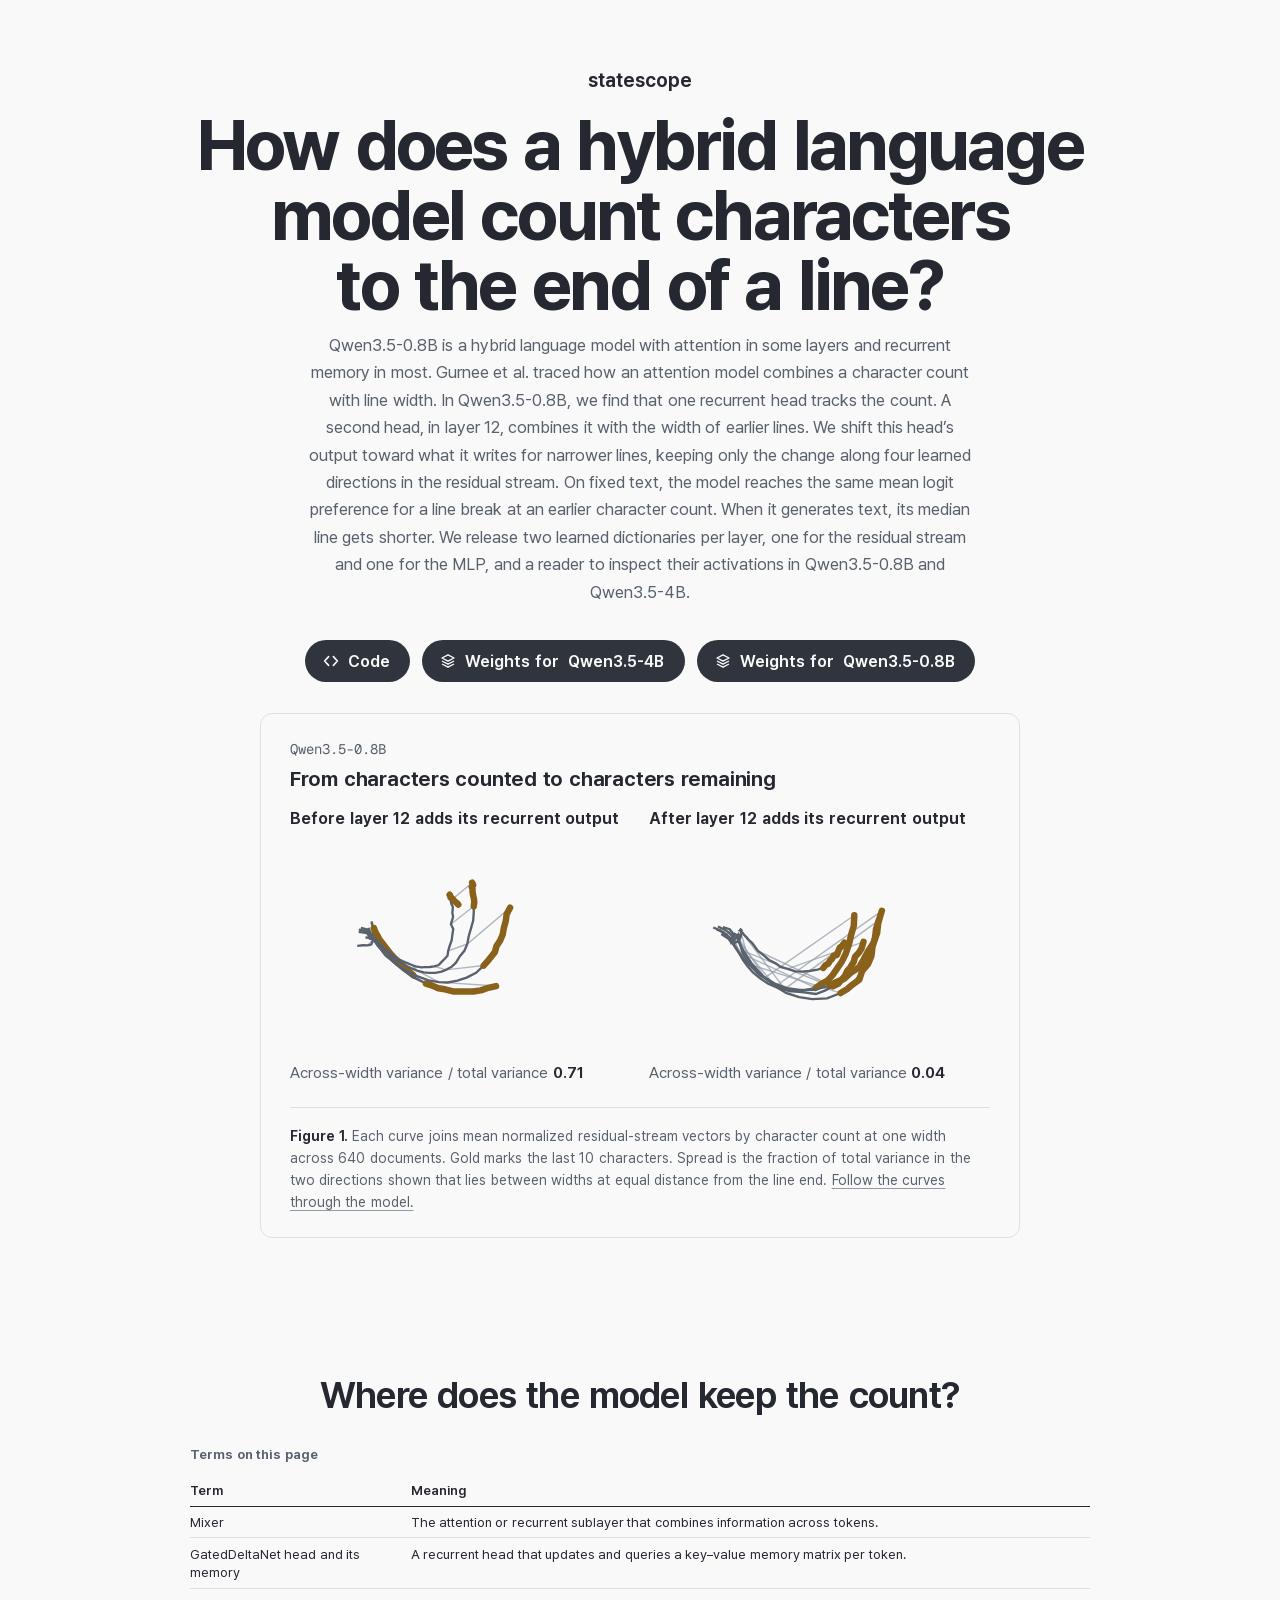
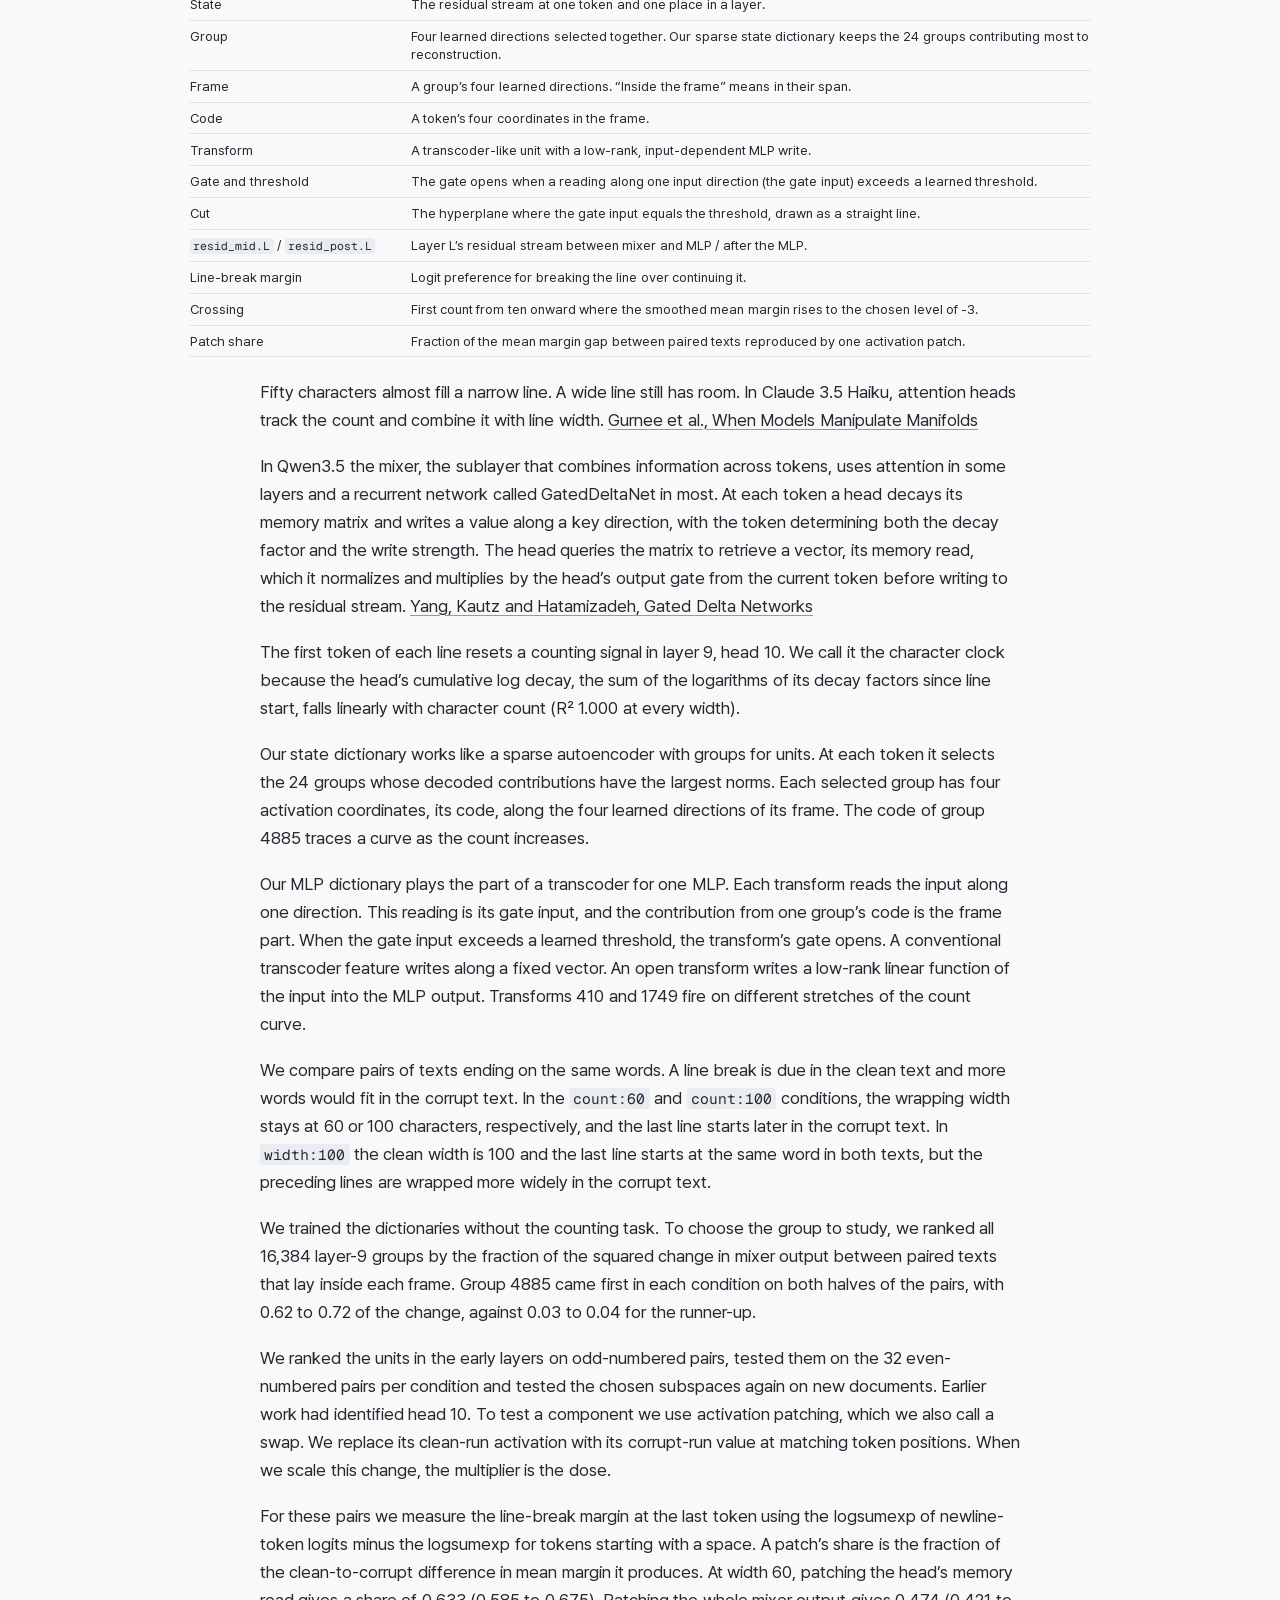
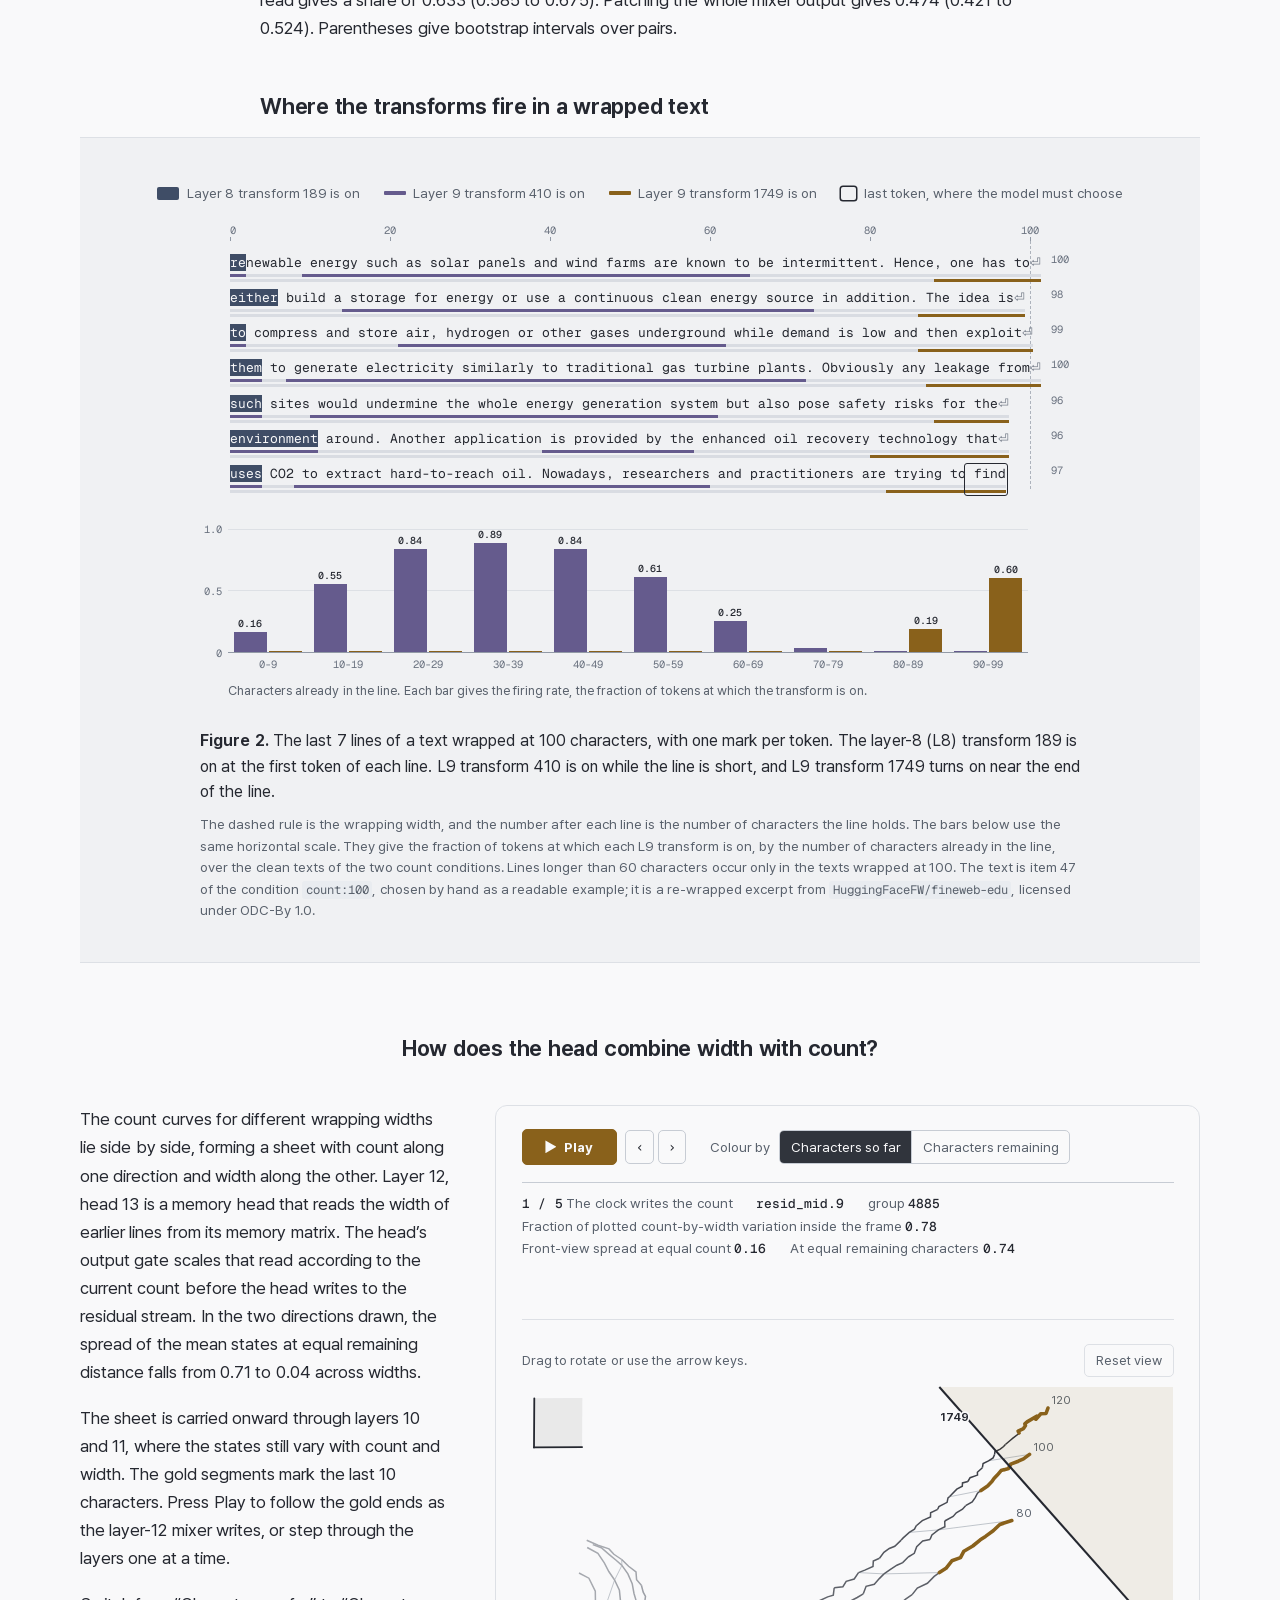
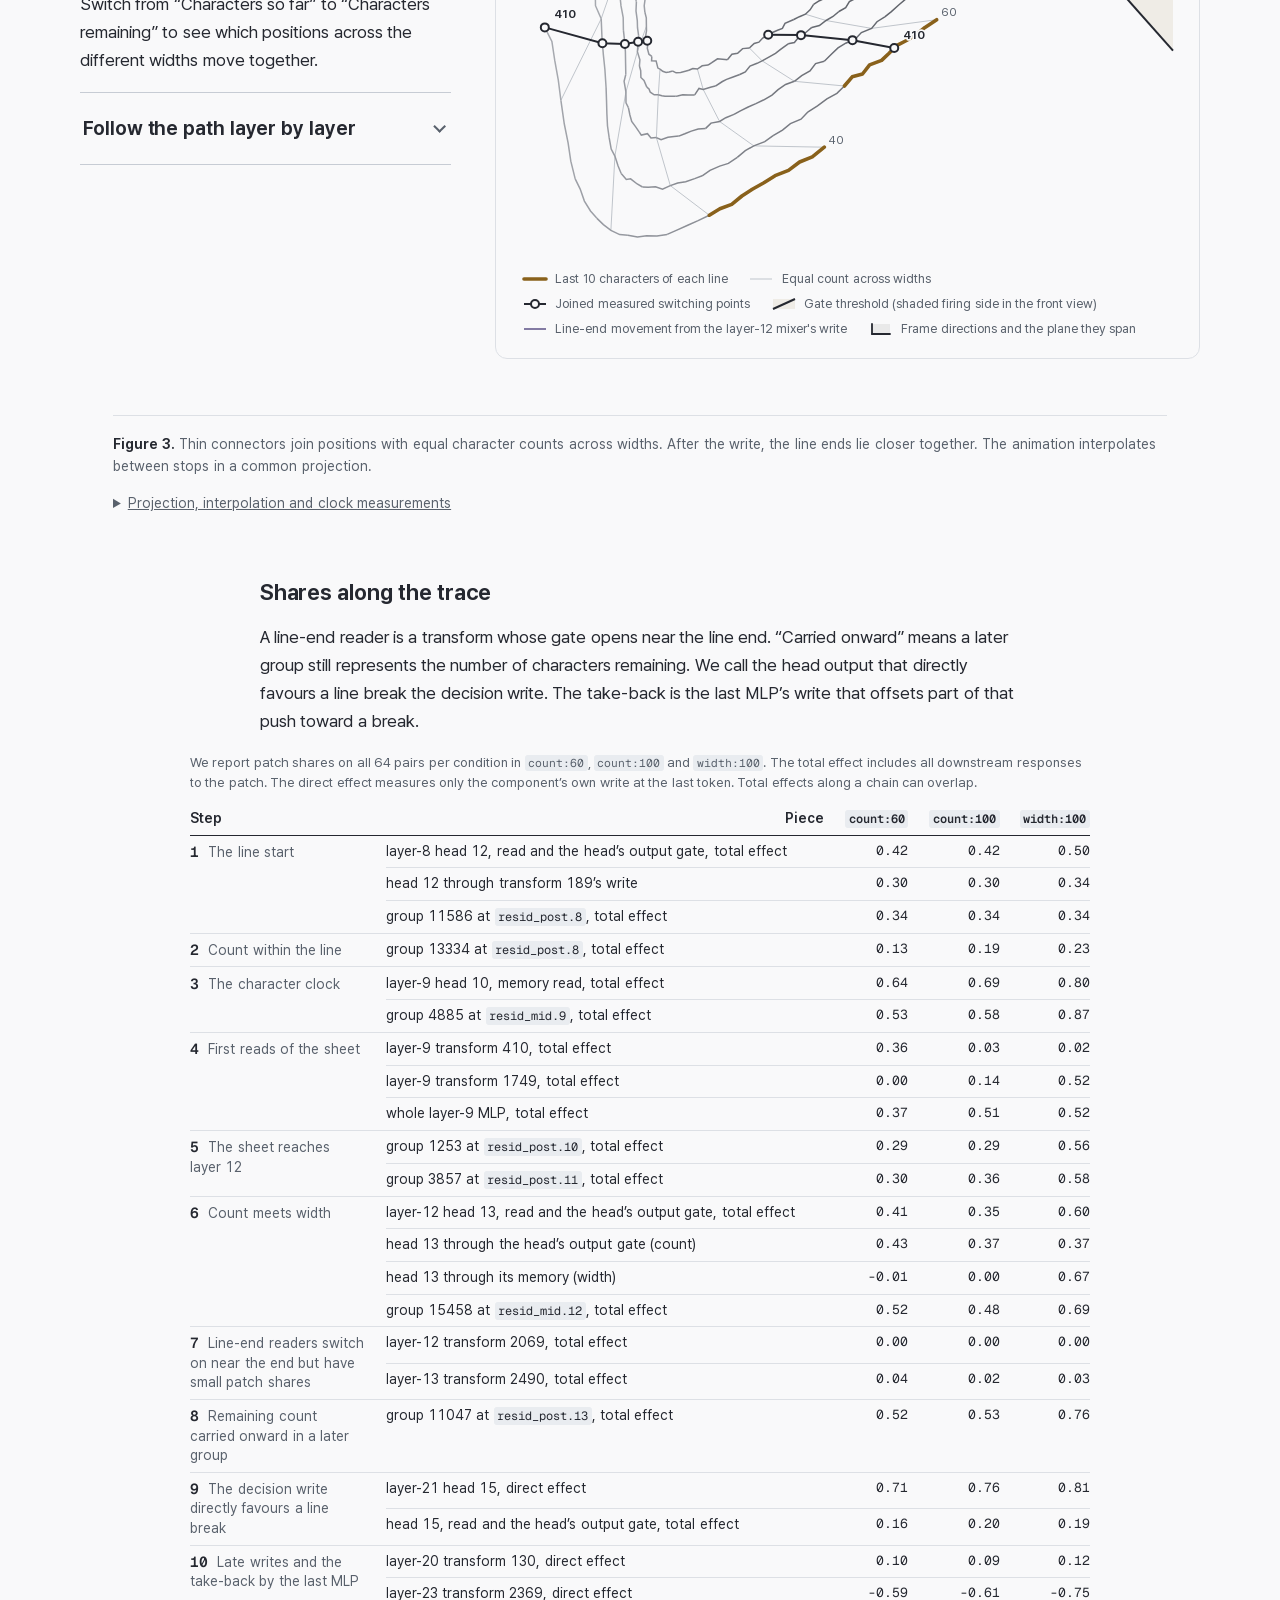
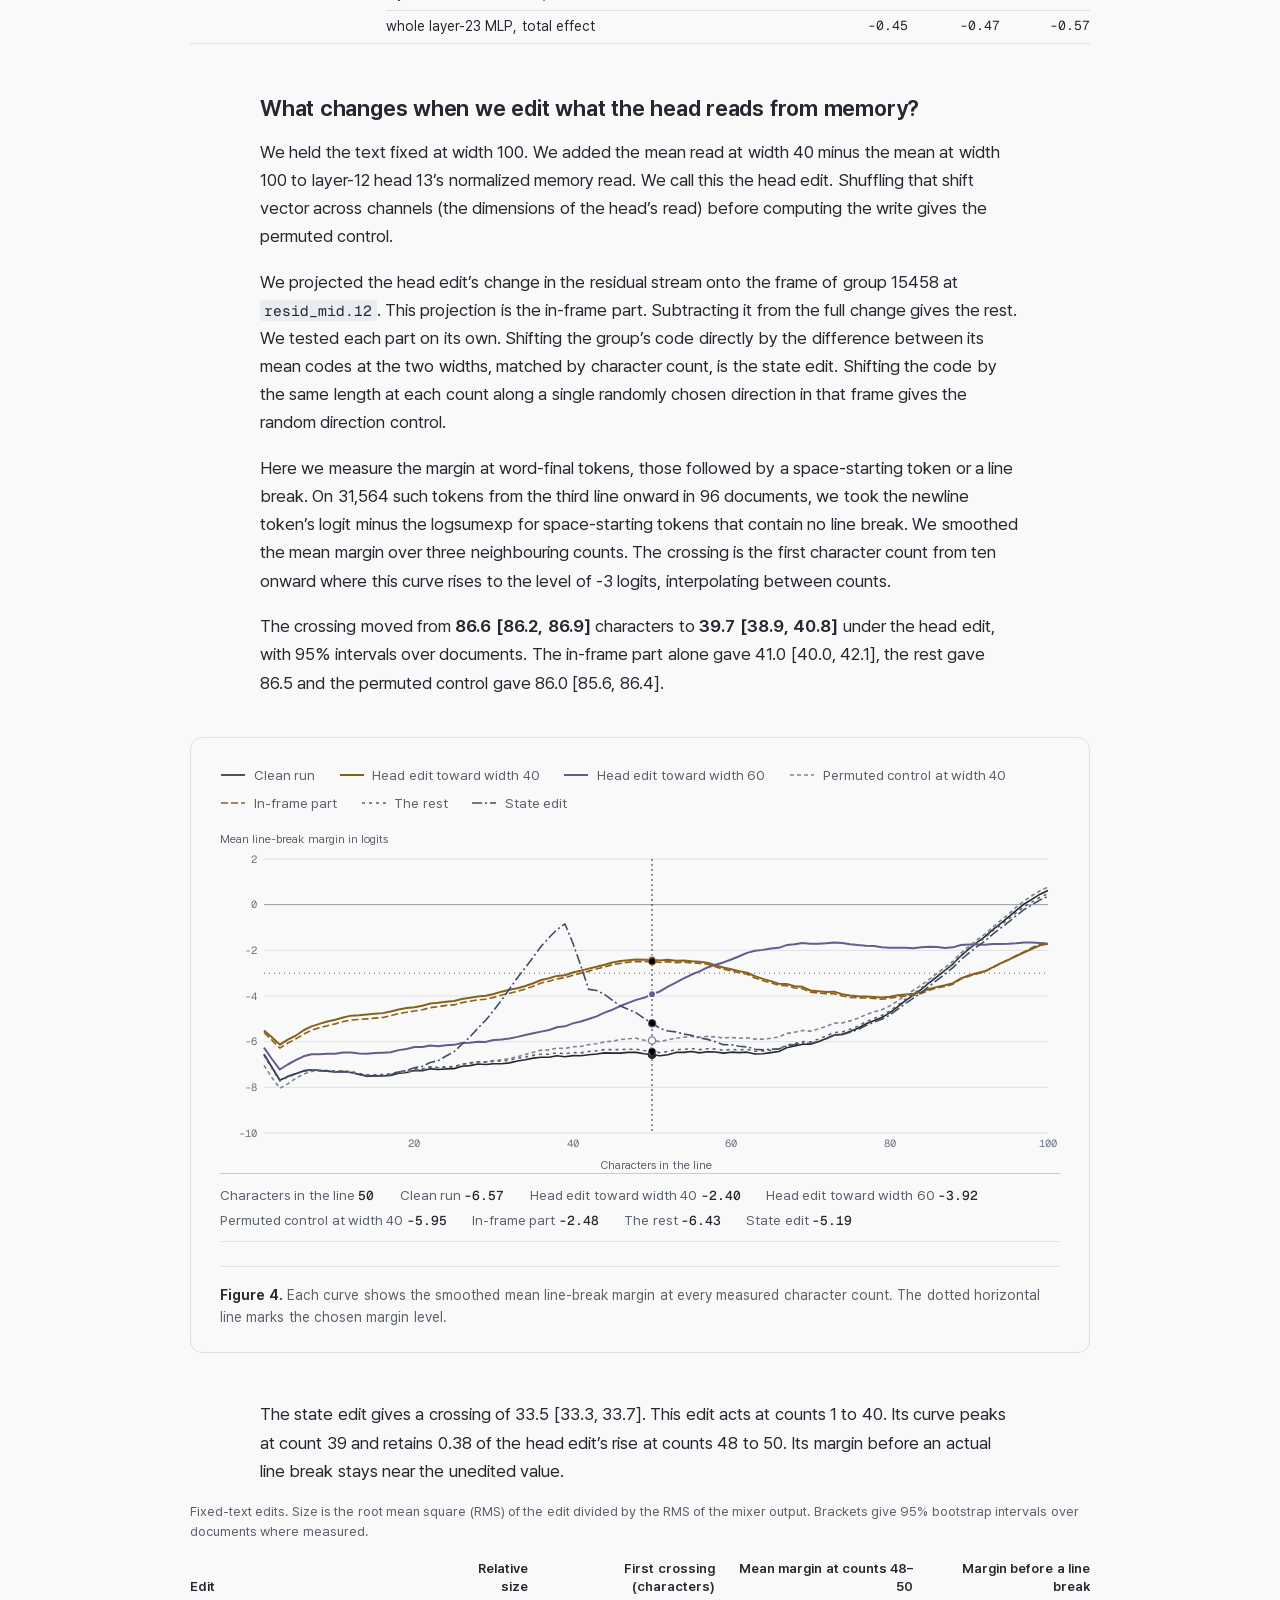
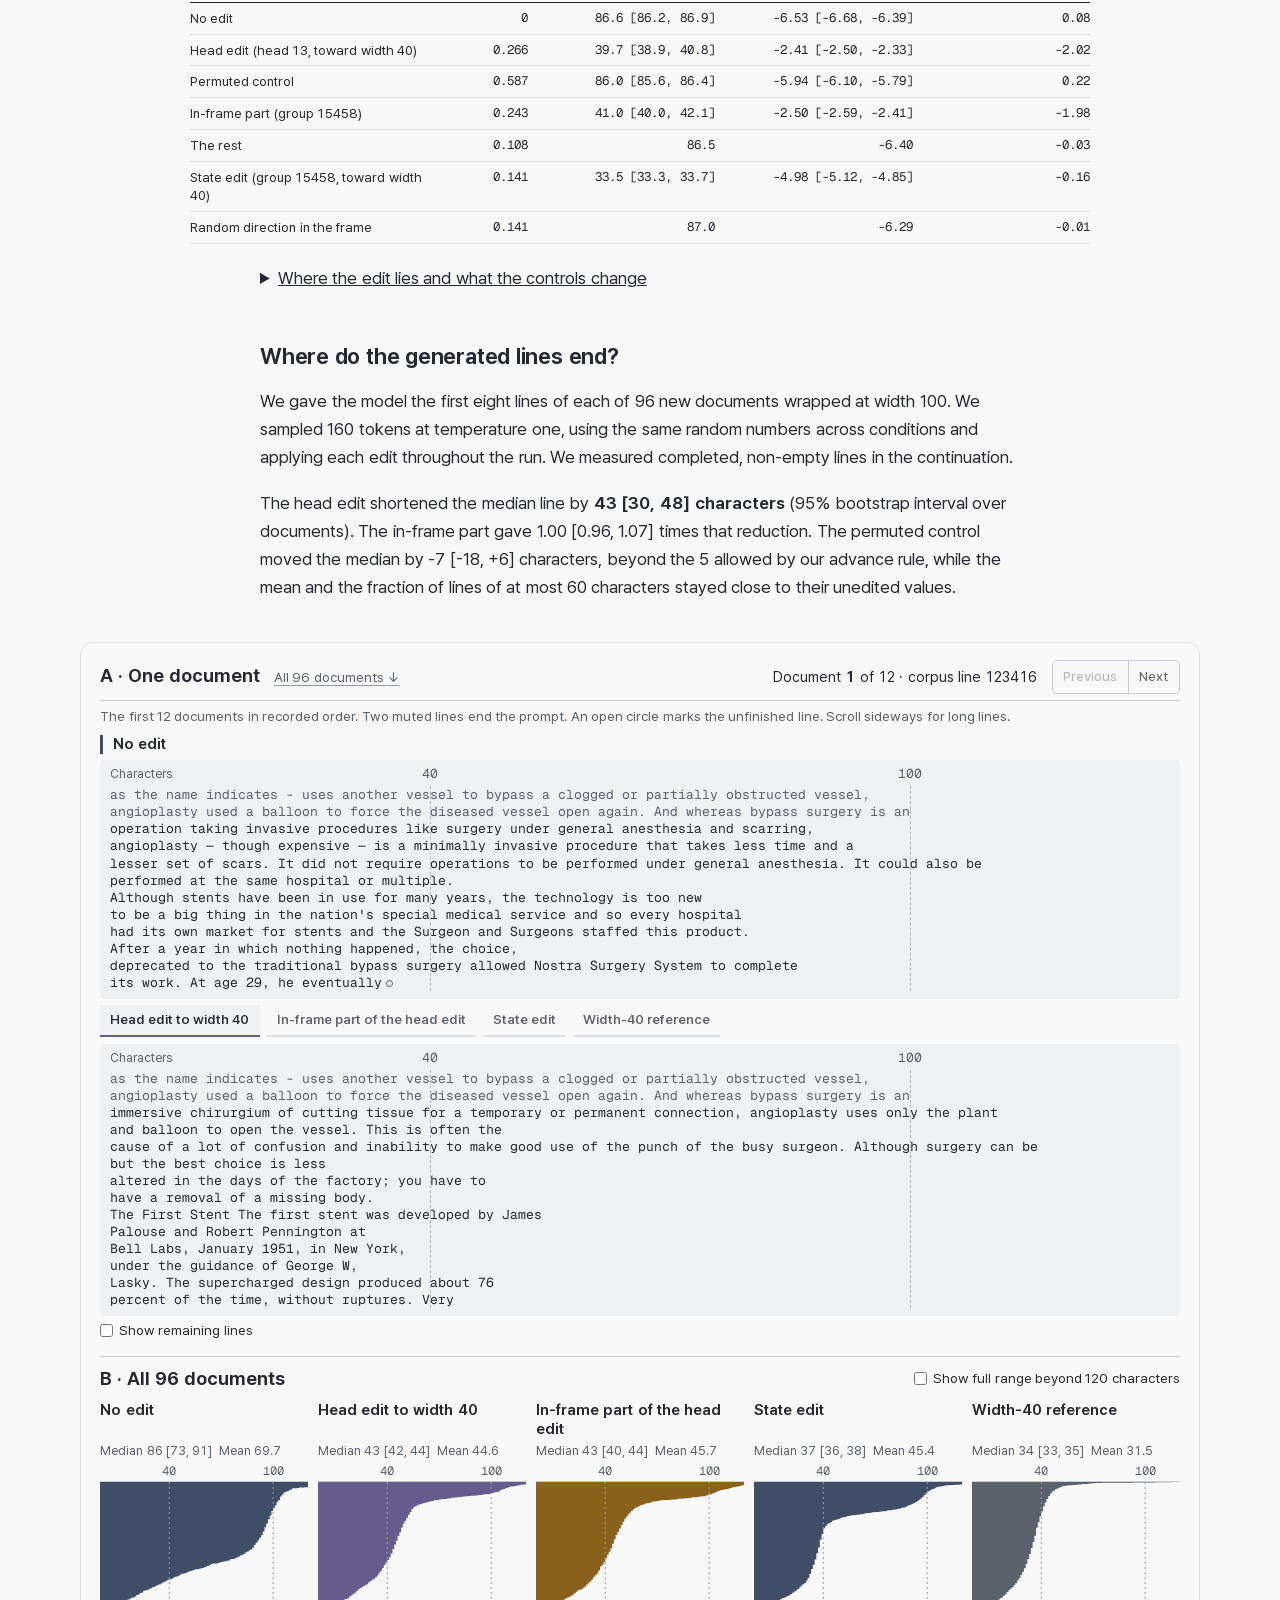
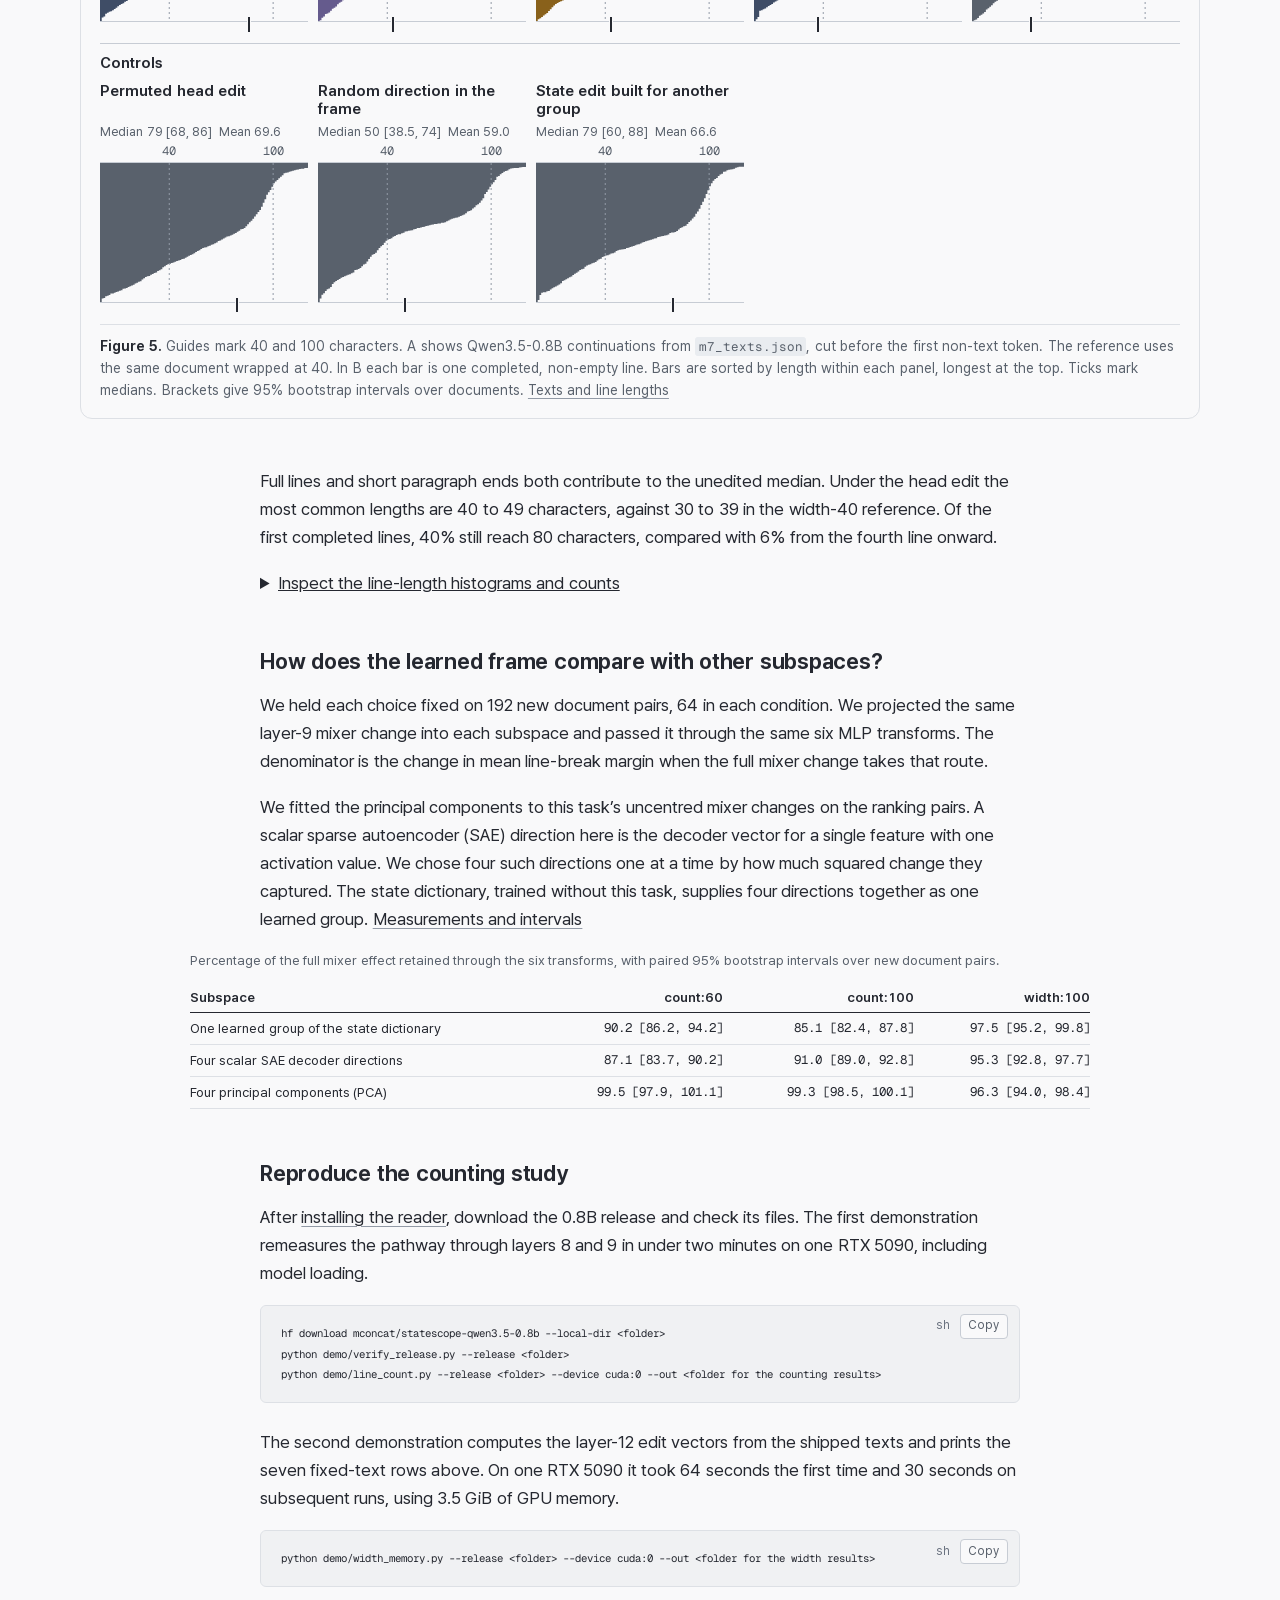
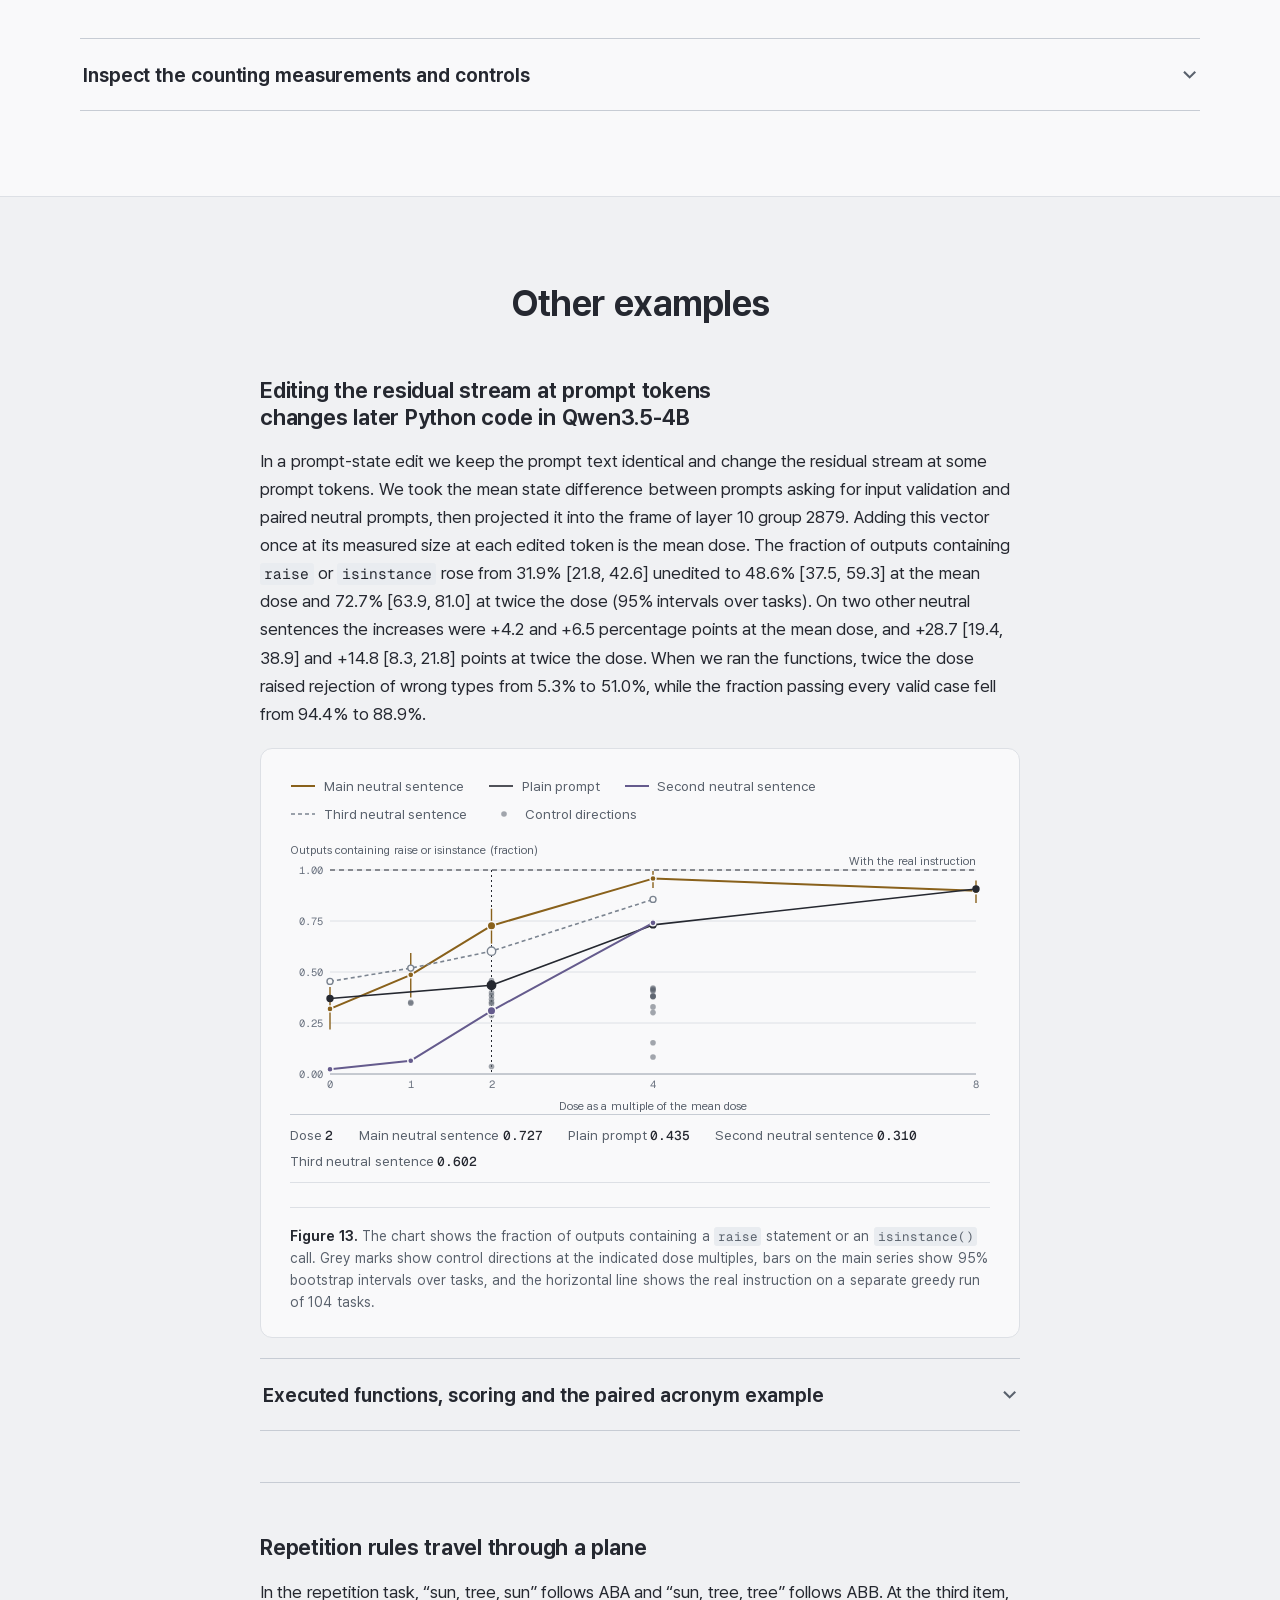
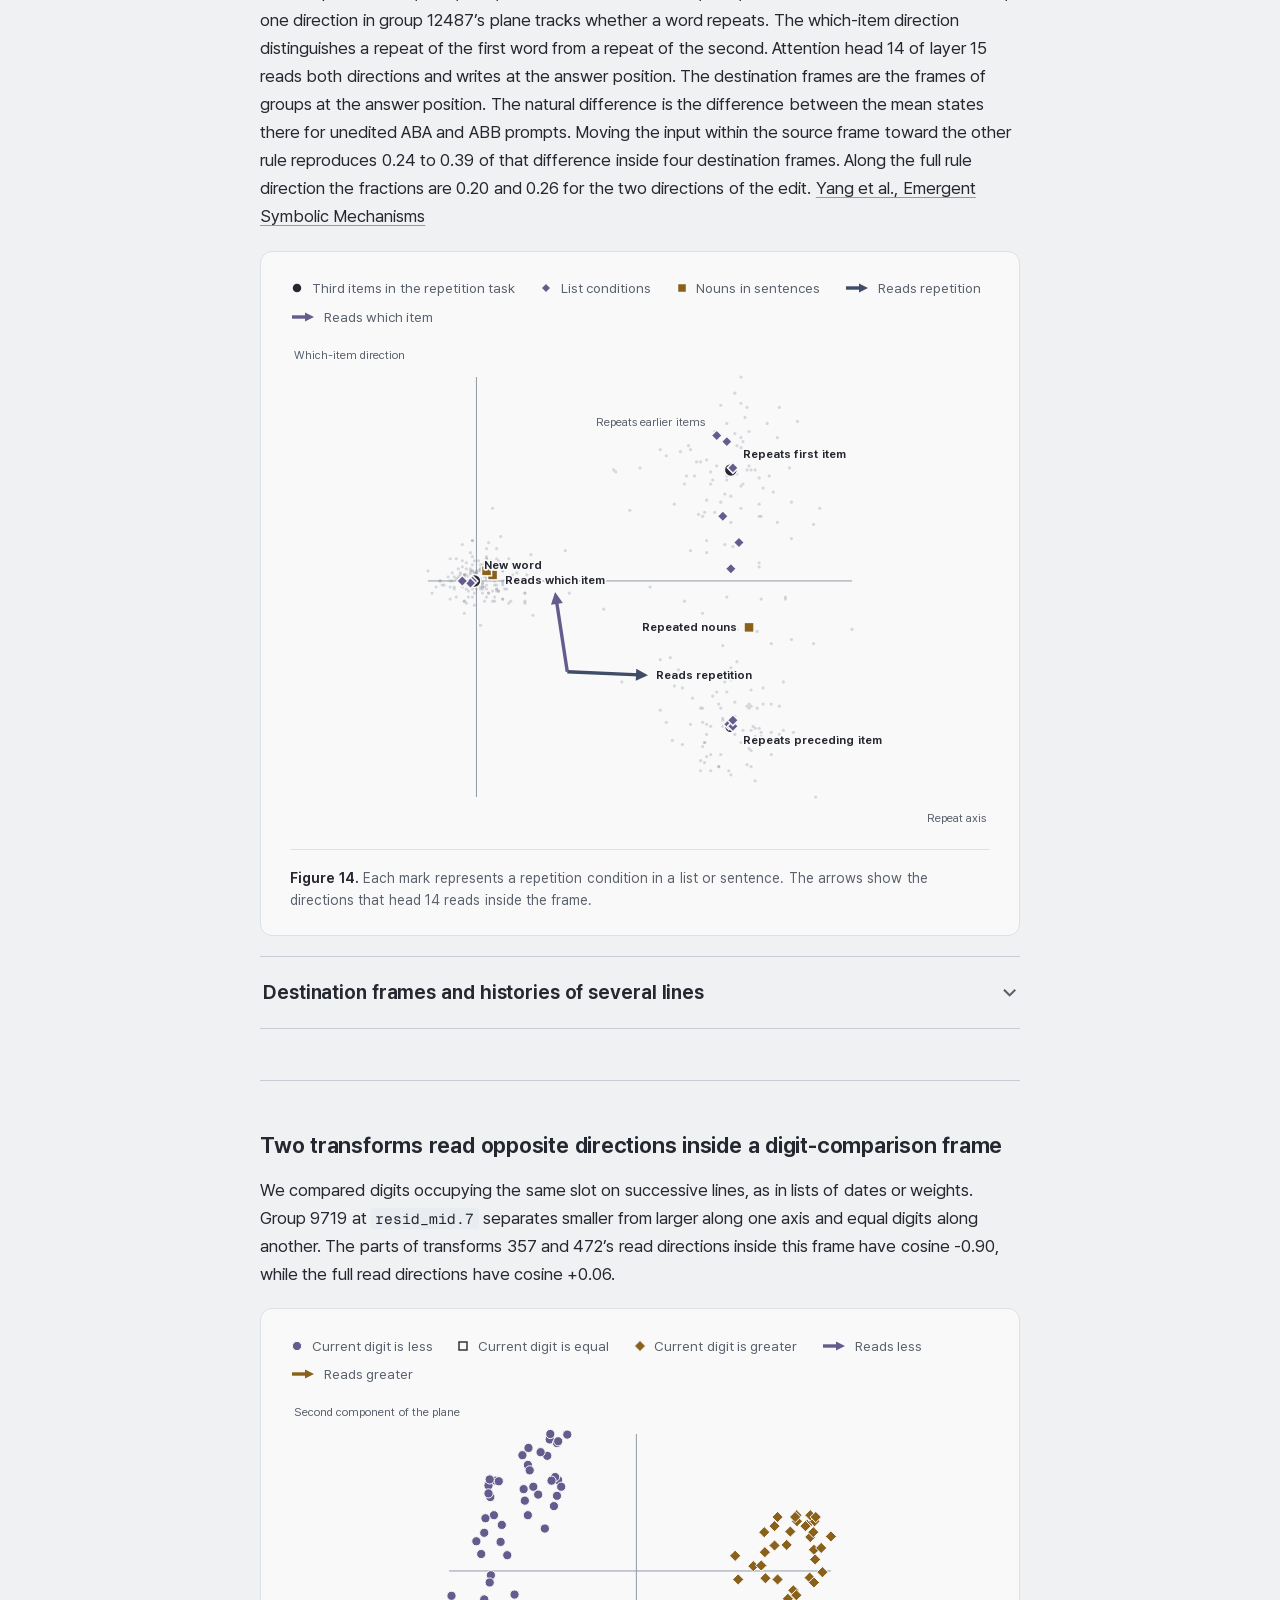
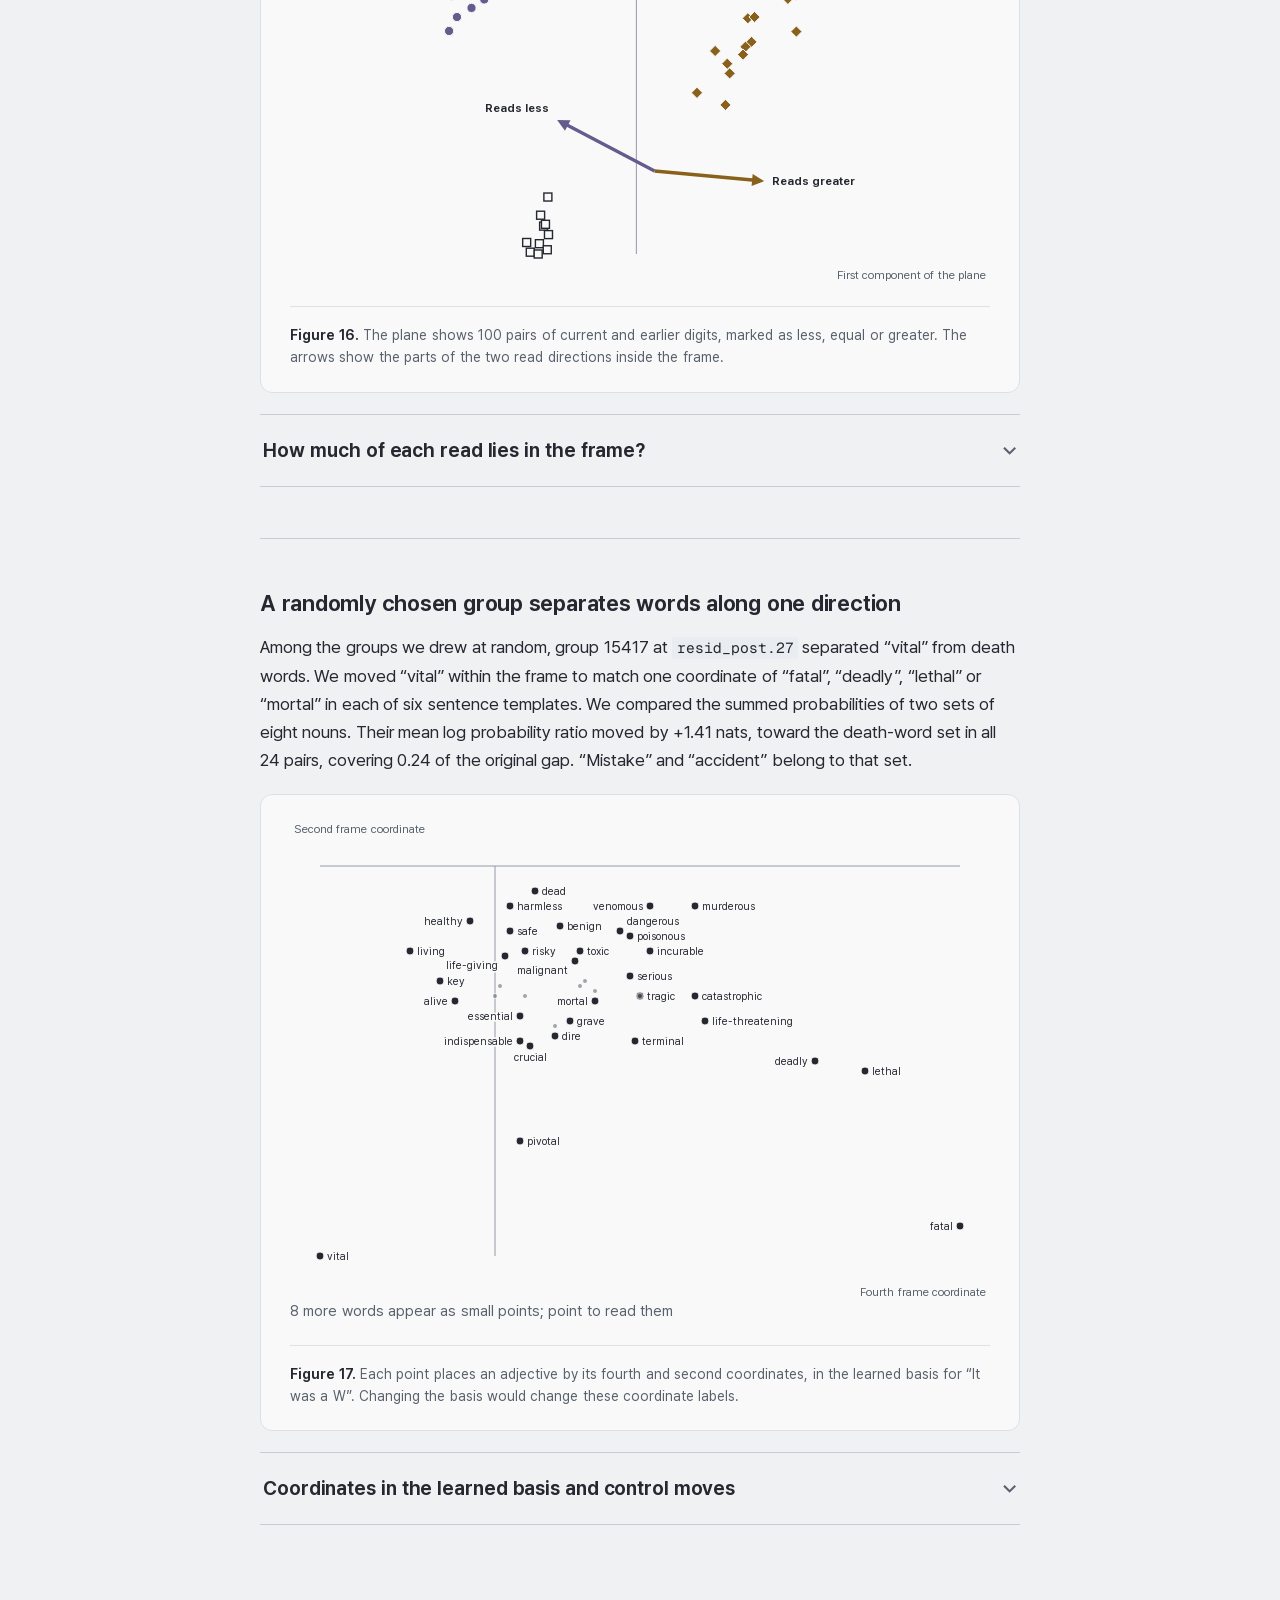
==== commit 197ae7e1: "Show where generated lines end in the text itself Figure 5 now shows the model's continuations as te" ====
--- a/index.html
+++ b/index.html
@@ -301,23 +301,65 @@
     <p>We gave the model the first eight lines of each of 96 new documents wrapped at width 100. We sampled 160 tokens at temperature one, using the same random numbers across conditions and applying each edit throughout the run. We measured completed, non-empty lines in the continuation.</p>
     <p>The head edit shortened the median line by <strong>43 [30, 48] characters</strong> (95% bootstrap interval over documents). The in-frame part gave 1.00 [0.96, 1.07] times that reduction. The permuted control moved the median by -7 [-18, +6] characters, beyond the 5 allowed by our advance rule, while the mean and the fraction of lines of at most 60 characters stayed close to their unedited values.</p>
     <figure id="fig-lengths">
-      <div class="length-row" data-arm="none"><div class="length-summary"><b>No edit</b><span>Median 86 [73, 91] · mean 69.7</span></div><div class="length-chart" aria-hidden="true"><svg viewBox="0 0 130 35" preserveAspectRatio="none"><rect x="0.5" y="26.93" width="9" height="8.07" data-lines="78"/><rect x="10.5" y="28.69" width="9" height="6.31" data-lines="61"/><rect x="20.5" y="29.31" width="9" height="5.69" data-lines="55"/><rect x="30.5" y="29.93" width="9" height="5.07" data-lines="49"/><rect x="40.5" y="30.76" width="9" height="4.24" data-lines="41"/><rect x="50.5" y="32.00" width="9" height="3.00" data-lines="29"/><rect x="60.5" y="31.48" width="9" height="3.52" data-lines="34"/><rect x="70.5" y="31.90" width="9" height="3.10" data-lines="30"/><rect x="80.5" y="27.35" width="9" height="7.65" data-lines="74"/><rect x="90.5" y="14.42" width="9" height="20.58" data-lines="199"/><rect x="100.5" y="22.28" width="9" height="12.72" data-lines="123"/><rect x="110.5" y="33.24" width="9" height="1.76" data-lines="17"/><rect x="120.5" y="31.79" width="9" height="3.21" data-lines="31"/><line x1="40" x2="40" y1="0" y2="35"/><line x1="100" x2="100" y1="0" y2="35"/></svg><div class="length-scale"><span style="left:0.0000%">0</span><span style="left:30.7692%">40</span><span style="left:46.1538%">60</span><span style="left:76.9231%">100</span><span style="left:92.3077%">120+</span></div></div></div>
-<div class="length-row" data-arm="head:40"><div class="length-summary"><b>Head edit</b><span>Median 43 [42, 44] · mean 44.6</span></div><div class="length-chart" aria-hidden="true"><svg viewBox="0 0 130 35" preserveAspectRatio="none"><rect x="0.5" y="26.93" width="9" height="8.07" data-lines="121"/><rect x="10.5" y="27.40" width="9" height="7.60" data-lines="114"/><rect x="20.5" y="27.06" width="9" height="7.94" data-lines="119"/><rect x="30.5" y="22.66" width="9" height="12.34" data-lines="185"/><rect x="40.5" y="11.32" width="9" height="23.68" data-lines="355"/><rect x="50.5" y="23.13" width="9" height="11.87" data-lines="178"/><rect x="60.5" y="32.60" width="9" height="2.40" data-lines="36"/><rect x="70.5" y="33.40" width="9" height="1.60" data-lines="24"/><rect x="80.5" y="33.93" width="9" height="1.07" data-lines="16"/><rect x="90.5" y="33.80" width="9" height="1.20" data-lines="18"/><rect x="100.5" y="31.33" width="9" height="3.67" data-lines="55"/><rect x="110.5" y="33.00" width="9" height="2.00" data-lines="30"/><rect x="120.5" y="33.53" width="9" height="1.47" data-lines="22"/><line x1="40" x2="40" y1="0" y2="35"/><line x1="100" x2="100" y1="0" y2="35"/></svg><div class="length-scale"><span style="left:0.0000%">0</span><span style="left:30.7692%">40</span><span style="left:46.1538%">60</span><span style="left:76.9231%">100</span><span style="left:92.3077%">120+</span></div></div></div>
-<div class="length-row" data-arm="perm:40"><div class="length-summary"><b>Permuted control</b><span>Median 79 [68, 86] · mean 69.6</span></div><div class="length-chart" aria-hidden="true"><svg viewBox="0 0 130 35" preserveAspectRatio="none"><rect x="0.5" y="28.88" width="9" height="6.12" data-lines="61"/><rect x="10.5" y="30.58" width="9" height="4.42" data-lines="44"/><rect x="20.5" y="28.88" width="9" height="6.12" data-lines="61"/><rect x="30.5" y="28.48" width="9" height="6.52" data-lines="65"/><rect x="40.5" y="31.09" width="9" height="3.91" data-lines="39"/><rect x="50.5" y="29.18" width="9" height="5.82" data-lines="58"/><rect x="60.5" y="30.38" width="9" height="4.62" data-lines="46"/><rect x="70.5" y="29.68" width="9" height="5.32" data-lines="53"/><rect x="80.5" y="25.57" width="9" height="9.43" data-lines="94"/><rect x="90.5" y="16.84" width="9" height="18.16" data-lines="181"/><rect x="100.5" y="25.97" width="9" height="9.03" data-lines="90"/><rect x="110.5" y="32.59" width="9" height="2.41" data-lines="24"/><rect x="120.5" y="31.99" width="9" height="3.01" data-lines="30"/><line x1="40" x2="40" y1="0" y2="35"/><line x1="100" x2="100" y1="0" y2="35"/></svg><div class="length-scale"><span style="left:0.0000%">0</span><span style="left:30.7692%">40</span><span style="left:46.1538%">60</span><span style="left:76.9231%">100</span><span style="left:92.3077%">120+</span></div></div></div>
-<div class="length-row" data-arm="frame:40"><div class="length-summary"><b>In-frame part</b><span>Median 43 [40, 44] · mean 45.7</span></div><div class="length-chart" aria-hidden="true"><svg viewBox="0 0 130 35" preserveAspectRatio="none"><rect x="0.5" y="26.61" width="9" height="8.39" data-lines="120"/><rect x="10.5" y="28.50" width="9" height="6.50" data-lines="93"/><rect x="20.5" y="27.59" width="9" height="7.41" data-lines="106"/><rect x="30.5" y="21.23" width="9" height="13.77" data-lines="197"/><rect x="40.5" y="12.36" width="9" height="22.64" data-lines="324"/><rect x="50.5" y="23.54" width="9" height="11.46" data-lines="164"/><rect x="60.5" y="32.00" width="9" height="3.00" data-lines="43"/><rect x="70.5" y="33.95" width="9" height="1.05" data-lines="15"/><rect x="80.5" y="33.88" width="9" height="1.12" data-lines="16"/><rect x="90.5" y="33.32" width="9" height="1.68" data-lines="24"/><rect x="100.5" y="31.65" width="9" height="3.35" data-lines="48"/><rect x="110.5" y="32.27" width="9" height="2.73" data-lines="39"/><rect x="120.5" y="33.18" width="9" height="1.82" data-lines="26"/><line x1="40" x2="40" y1="0" y2="35"/><line x1="100" x2="100" y1="0" y2="35"/></svg><div class="length-scale"><span style="left:0.0000%">0</span><span style="left:30.7692%">40</span><span style="left:46.1538%">60</span><span style="left:76.9231%">100</span><span style="left:92.3077%">120+</span></div></div></div>
-<div class="length-row" data-arm="state:40"><div class="length-summary"><b>State edit</b><span>Median 37 [36, 38] · mean 45.4</span></div><div class="length-chart" aria-hidden="true"><svg viewBox="0 0 130 35" preserveAspectRatio="none"><rect x="0.5" y="25.22" width="9" height="9.78" data-lines="144"/><rect x="10.5" y="29.57" width="9" height="5.43" data-lines="80"/><rect x="20.5" y="27.05" width="9" height="7.95" data-lines="117"/><rect x="30.5" y="5.12" width="9" height="29.88" data-lines="440"/><rect x="40.5" y="25.56" width="9" height="9.44" data-lines="139"/><rect x="50.5" y="32.62" width="9" height="2.38" data-lines="35"/><rect x="60.5" y="33.51" width="9" height="1.49" data-lines="22"/><rect x="70.5" y="33.64" width="9" height="1.36" data-lines="20"/><rect x="80.5" y="31.94" width="9" height="3.06" data-lines="45"/><rect x="90.5" y="27.80" width="9" height="7.20" data-lines="106"/><rect x="100.5" y="30.52" width="9" height="4.48" data-lines="66"/><rect x="110.5" y="34.12" width="9" height="0.88" data-lines="13"/><rect x="120.5" y="33.44" width="9" height="1.56" data-lines="23"/><line x1="40" x2="40" y1="0" y2="35"/><line x1="100" x2="100" y1="0" y2="35"/></svg><div class="length-scale"><span style="left:0.0000%">0</span><span style="left:30.7692%">40</span><span style="left:46.1538%">60</span><span style="left:76.9231%">100</span><span style="left:92.3077%">120+</span></div></div></div>
-<div class="length-row" data-arm="state_rand:40"><div class="length-summary"><b>Random direction in the frame</b><span>Median 50 [38.5, 74] · mean 59.0</span></div><div class="length-chart" aria-hidden="true"><svg viewBox="0 0 130 35" preserveAspectRatio="none"><rect x="0.5" y="22.88" width="9" height="12.12" data-lines="133"/><rect x="10.5" y="29.63" width="9" height="5.37" data-lines="59"/><rect x="20.5" y="26.16" width="9" height="8.84" data-lines="97"/><rect x="30.5" y="23.98" width="9" height="11.02" data-lines="121"/><rect x="40.5" y="30.08" width="9" height="4.92" data-lines="54"/><rect x="50.5" y="31.81" width="9" height="3.19" data-lines="35"/><rect x="60.5" y="32.54" width="9" height="2.46" data-lines="27"/><rect x="70.5" y="31.45" width="9" height="3.55" data-lines="39"/><rect x="80.5" y="29.35" width="9" height="5.65" data-lines="62"/><rect x="90.5" y="21.70" width="9" height="13.30" data-lines="146"/><rect x="100.5" y="25.07" width="9" height="9.93" data-lines="109"/><rect x="110.5" y="32.90" width="9" height="2.10" data-lines="23"/><rect x="120.5" y="32.54" width="9" height="2.46" data-lines="27"/><line x1="40" x2="40" y1="0" y2="35"/><line x1="100" x2="100" y1="0" y2="35"/></svg><div class="length-scale"><span style="left:0.0000%">0</span><span style="left:30.7692%">40</span><span style="left:46.1538%">60</span><span style="left:76.9231%">100</span><span style="left:92.3077%">120+</span></div></div></div>
-<div class="length-row" data-arm="state_other:40"><div class="length-summary"><b>State edit in another group</b><span>Median 79 [60, 88] · mean 66.6</span></div><div class="length-chart" aria-hidden="true"><svg viewBox="0 0 130 35" preserveAspectRatio="none"><rect x="0.5" y="26.64" width="9" height="8.36" data-lines="85"/><rect x="10.5" y="28.21" width="9" height="6.79" data-lines="69"/><rect x="20.5" y="27.92" width="9" height="7.08" data-lines="72"/><rect x="30.5" y="29.29" width="9" height="5.71" data-lines="58"/><rect x="40.5" y="30.87" width="9" height="4.13" data-lines="42"/><rect x="50.5" y="31.75" width="9" height="3.25" data-lines="33"/><rect x="60.5" y="31.36" width="9" height="3.64" data-lines="37"/><rect x="70.5" y="31.46" width="9" height="3.54" data-lines="36"/><rect x="80.5" y="27.72" width="9" height="7.28" data-lines="74"/><rect x="90.5" y="16.50" width="9" height="18.50" data-lines="188"/><rect x="100.5" y="23.49" width="9" height="11.51" data-lines="117"/><rect x="110.5" y="32.25" width="9" height="2.75" data-lines="28"/><rect x="120.5" y="32.64" width="9" height="2.36" data-lines="24"/><line x1="40" x2="40" y1="0" y2="35"/><line x1="100" x2="100" y1="0" y2="35"/></svg><div class="length-scale"><span style="left:0.0000%">0</span><span style="left:30.7692%">40</span><span style="left:46.1538%">60</span><span style="left:76.9231%">100</span><span style="left:92.3077%">120+</span></div></div></div>
-<div class="length-row" data-arm="ref:40"><div class="length-summary"><b>Width-40 prompt, no edit</b><span>Median 34 [33, 35] · mean 31.5</span></div><div class="length-chart" aria-hidden="true"><svg viewBox="0 0 130 35" preserveAspectRatio="none"><rect x="0.5" y="27.27" width="9" height="7.73" data-lines="155"/><rect x="10.5" y="26.43" width="9" height="8.57" data-lines="172"/><rect x="20.5" y="21.29" width="9" height="13.71" data-lines="275"/><rect x="30.5" y="1.00" width="9" height="34.00" data-lines="682"/><rect x="40.5" y="18.05" width="9" height="16.95" data-lines="340"/><rect x="50.5" y="32.86" width="9" height="2.14" data-lines="43"/><rect x="60.5" y="34.00" width="9" height="1.00" data-lines="20"/><rect x="70.5" y="34.60" width="9" height="0.40" data-lines="8"/><rect x="80.5" y="35.00" width="9" height="0.00" data-lines="0"/><rect x="90.5" y="34.90" width="9" height="0.10" data-lines="2"/><rect x="100.5" y="34.90" width="9" height="0.10" data-lines="2"/><rect x="110.5" y="34.80" width="9" height="0.20" data-lines="4"/><rect x="120.5" y="35.00" width="9" height="0.00" data-lines="0"/><line x1="40" x2="40" y1="0" y2="35"/><line x1="100" x2="100" y1="0" y2="35"/></svg><div class="length-scale"><span style="left:0.0000%">0</span><span style="left:30.7692%">40</span><span style="left:46.1538%">60</span><span style="left:76.9231%">100</span><span style="left:92.3077%">120+</span></div></div></div>
-      <figcaption><b>Figure 5.</b> Each bar shows the fraction of lines in a ten-character bin, on the same scale in every row. The last bin includes all longer lines. Brackets give 95% intervals for the median. We used the same documents wrapped at 40 as the unedited reference. <a href="data/generated-lines.json">Line-length data</a></figcaption>
+      <div class="document-nav">
+        <div class="line-heading">
+          <h4>A · One document</h4>
+          <a href="#line-silhouettes">All 96 documents ↓</a>
+        </div>
+        <div class="document-picker">
+          <span aria-live="polite">Document <b id="line-document">1</b> of 12 <span class="corpus-label">corpus line <span id="line-corpus">123416</span></span></span>
+          <div class="controls" id="line-stepper" hidden><div class="seg">
+            <button type="button" id="line-prev" disabled>Previous</button><button type="button" id="line-next">Next</button>
+          </div></div>
+        </div>
+      </div>
+      <p class="figure-sub">The first 12 documents in recorded order. Two muted lines end the prompt. An open circle marks the unfinished line. Scroll sideways for long lines.</p>
+      <div class="line-example" id="line-baseline" data-arm="none"><h5>No edit</h5><div class="text-scroll" role="region" aria-label="No edit continuation" tabindex="0"><div class="ruled-text"><div class="character-ruler" aria-hidden="true"><span>Characters</span><i class="guide-40">40</i><i class="guide-100">100</i></div><pre><span class="prompt-end">as the name indicates - uses another vessel to bypass a clogged or partially obstructed vessel,
+angioplasty used a balloon to force the diseased vessel open again. And whereas bypass surgery is an</span>
+<span class="sample-text" id="line-baseline-text"><span>operation taking invasive procedures like surgery under general anesthesia and scarring,</span><span>
+angioplasty <svg class="text-run" width="1ch" height="1.4em"><text y="1em" textLength="100%" lengthAdjust="spacingAndGlyphs">—</text></svg> though expensive <svg class="text-run" width="1ch" height="1.4em"><text y="1em" textLength="100%" lengthAdjust="spacingAndGlyphs">—</text></svg> is a minimally invasive procedure that takes less time and a</span><span>
+lesser set of scars. It did not require operations to be performed under general anesthesia. It could also be</span><span>
+performed at the same hospital or multiple.</span><span>
+Although stents have been in use for many years, the technology is too new</span><span>
+to be a big thing in the nation&#x27;s special medical service and so every hospital</span><span>
+had its own market for stents and the Surgeon and Surgeons staffed this product.</span><span>
+After a year in which nothing happened, the choice,</span><span>
+deprecated to the traditional bypass surgery allowed Nostra Surgery System to complete</span><span class="unfinished">
+its work. At age 29, he eventually</span></span></pre></div></div><label class="line-toggle"><input type="checkbox" aria-controls="line-baseline-text"> Show remaining lines</label></div><div id="line-tabs" role="tablist" aria-label="Comparison" hidden><button type="button" role="tab" id="line-tab-head" data-arm="head:40" aria-selected="true" aria-controls="line-comparison" tabindex="0">Head edit to width 40</button><button type="button" role="tab" id="line-tab-frame" data-arm="frame:40" aria-selected="false" aria-controls="line-comparison" tabindex="-1">In-frame part of the head edit</button><button type="button" role="tab" id="line-tab-state" data-arm="state:40" aria-selected="false" aria-controls="line-comparison" tabindex="-1">State edit</button><button type="button" role="tab" id="line-tab-ref" data-arm="ref:40" aria-selected="false" aria-controls="line-comparison" tabindex="-1">Width-40 reference</button></div><div class="line-example" id="line-comparison" data-arm="head:40"><h5>Head edit to width 40</h5><div class="text-scroll" role="region" aria-label="Head edit to width 40 continuation" tabindex="0"><div class="ruled-text"><div class="character-ruler" aria-hidden="true"><span>Characters</span><i class="guide-40">40</i><i class="guide-100">100</i></div><pre><span class="prompt-end">as the name indicates - uses another vessel to bypass a clogged or partially obstructed vessel,
+angioplasty used a balloon to force the diseased vessel open again. And whereas bypass surgery is an</span>
+<span class="sample-text" id="line-comparison-text"><span>immersive chirurgium of cutting tissue for a temporary or permanent connection, angioplasty uses only the plant</span><span>
+and balloon to open the vessel. This is often the</span><span>
+cause of a lot of confusion and inability to make good use of the punch of the busy surgeon. Although surgery can be</span><span>
+but the best choice is less</span><span>
+altered in the days of the factory; you have to</span><span>
+have a removal of a missing body.</span><span>
+The First Stent The first stent was developed by James</span><span>
+Palouse and Robert Pennington at</span><span>
+Bell Labs, January 1951, in New York,</span><span>
+under the guidance of George W,</span><span>
+Lasky. The supercharged design produced about 76</span><span>
+percent of the time, without ruptures. Very</span><span class="unfinished">
+high bubble</span></span></pre></div></div><label class="line-toggle"><input type="checkbox" aria-controls="line-comparison-text"> Show remaining lines</label></div>
+      <div id="line-silhouettes">
+        <div class="figure-head">
+          <h4>B · All 96 documents</h4>
+          <label class="range-control"><input type="checkbox" id="line-full-range"> Show full range beyond 120 characters</label>
+        </div>
+        <div class="edge-panels" style="--full-range:645"><div class="edge-grid"><div class="silhouette" data-arm="none" style="--median:86"><h5>No edit</h5><div class="edge-stats"><span>Median 86 [73, 91]</span> <span>Mean 69.7</span></div><div class="edge-plot" aria-hidden="true"><div class="edge-axis"><span class="guide-40">40</span><span class="guide-100">100</span><span class="axis-end">645</span></div><svg viewBox="0 0 645 821" preserveAspectRatio="none"><path d="M0 0.5h443M0 1.5h234M0 2.5h218M0 3.5h204M0 4.5h199M0 5.5h196M0 6.5h193M0 7.5h191M0 8.5h185M0 9.5h181M0 10.5h175M0 11.5h171M0 12.5h166M0 13.5h166M0 14.5h164M0 15.5h159M0 16.5h155M0 17.5h153M0 18.5h148M0 19.5h145M0 20.5h143M0 21.5h143M0 22.5h141M0 23.5h141M0 24.5h140M0 25.5h137M0 26.5h137M0 27.5h125M0 28.5h123M0 29.5h122M0 30.5h122M0 31.5h118M0 32.5h117M0 33.5h115M0 34.5h115M0 35.5h114M0 36.5h114M0 37.5h111M0 38.5h111M0 39.5h111M0 40.5h111M0 41.5h111M0 42.5h111M0 43.5h111M0 44.5h110M0 45.5h110M0 46.5h110M0 47.5h110M0 48.5h109M0 49.5h109M0 50.5h109M0 51.5h109M0 52.5h109M0 53.5h109M0 54.5h108M0 55.5h108M0 56.5h108M0 57.5h107M0 58.5h107M0 59.5h107M0 60.5h107M0 61.5h107M0 62.5h106M0 63.5h106M0 64.5h106M0 65.5h106M0 66.5h106M0 67.5h106M0 68.5h106M0 69.5h106M0 70.5h106M0 71.5h106M0 72.5h106M0 73.5h106M0 74.5h105M0 75.5h105M0 76.5h105M0 77.5h105M0 78.5h105M0 79.5h105M0 80.5h105M0 81.5h105M0 82.5h105M0 83.5h105M0 84.5h105M0 85.5h105M0 86.5h104M0 87.5h104M0 88.5h104M0 89.5h104M0 90.5h104M0 91.5h104M0 92.5h104M0 93.5h104M0 94.5h104M0 95.5h104M0 96.5h104M0 97.5h104M0 98.5h104M0 99.5h104M0 100.5h104M0 101.5h104M0 102.5h104M0 103.5h104M0 104.5h104M0 105.5h104M0 106.5h103M0 107.5h103M0 108.5h103M0 109.5h103M0 110.5h103M0 111.5h103M0 112.5h103M0 113.5h103M0 114.5h103M0 115.5h103M0 116.5h103M0 117.5h102M0 118.5h102M0 119.5h102M0 120.5h102M0 121.5h102M0 122.5h102M0 123.5h102M0 124.5h102M0 125.5h102M0 126.5h102M0 127.5h102M0 128.5h102M0 129.5h102M0 130.5h102M0 131.5h102M0 132.5h102M0 133.5h102M0 134.5h102M0 135.5h102M0 136.5h102M0 137.5h101M0 138.5h101M0 139.5h101M0 140.5h101M0 141.5h101M0 142.5h101M0 143.5h101M0 144.5h101M0 145.5h101M0 146.5h101M0 147.5h101M0 148.5h101M0 149.5h101M0 150.5h101M0 151.5h101M0 152.5h101M0 153.5h101M0 154.5h101M0 155.5h100M0 156.5h100M0 157.5h100M0 158.5h100M0 159.5h100M0 160.5h100M0 161.5h100M0 162.5h100M0 163.5h100M0 164.5h100M0 165.5h100M0 166.5h100M0 167.5h100M0 168.5h100M0 169.5h100M0 170.5h100M0 171.5h99M0 172.5h99M0 173.5h99M0 174.5h99M0 175.5h99M0 176.5h99M0 177.5h99M0 178.5h99M0 179.5h99M0 180.5h99M0 181.5h99M0 182.5h99M0 183.5h99M0 184.5h99M0 185.5h99M0 186.5h99M0 187.5h99M0 188.5h99M0 189.5h99M0 190.5h99M0 191.5h99M0 192.5h99M0 193.5h99M0 194.5h99M0 195.5h99M0 196.5h99M0 197.5h99M0 198.5h98M0 199.5h98M0 200.5h98M0 201.5h98M0 202.5h98M0 203.5h98M0 204.5h98M0 205.5h98M0 206.5h98M0 207.5h98M0 208.5h98M0 209.5h98M0 210.5h98M0 211.5h98M0 212.5h98M0 213.5h98M0 214.5h98M0 215.5h98M0 216.5h98M0 217.5h98M0 218.5h98M0 219.5h98M0 220.5h97M0 221.5h97M0 222.5h97M0 223.5h97M0 224.5h97M0 225.5h97M0 226.5h97M0 227.5h97M0 228.5h97M0 229.5h97M0 230.5h97M0 231.5h97M0 232.5h97M0 233.5h97M0 234.5h97M0 235.5h97M0 236.5h97M0 237.5h97M0 238.5h97M0 239.5h97M0 240.5h97M0 241.5h97M0 242.5h97M0 243.5h97M0 244.5h97M0 245.5h96M0 246.5h96M0 247.5h96M0 248.5h96M0 249.5h96M0 250.5h96M0 251.5h96M0 252.5h96M0 253.5h96M0 254.5h96M0 255.5h96M0 256.5h96M0 257.5h96M0 258.5h96M0 259.5h96M0 260.5h96M0 261.5h96M0 262.5h96M0 263.5h96M0 264.5h96M0 265.5h96M0 266.5h96M0 267.5h95M0 268.5h95M0 269.5h95M0 270.5h95M0 271.5h95M0 272.5h95M0 273.5h95M0 274.5h95M0 275.5h95M0 276.5h95M0 277.5h95M0 278.5h95M0 279.5h95M0 280.5h95M0 281.5h95M0 282.5h95M0 283.5h95M0 284.5h95M0 285.5h95M0 286.5h95M0 287.5h95M0 288.5h95M0 289.5h95M0 290.5h95M0 291.5h95M0 292.5h94M0 293.5h94M0 294.5h94M0 295.5h94M0 296.5h94M0 297.5h94M0 298.5h94M0 299.5h94M0 300.5h94M0 301.5h94M0 302.5h94M0 303.5h94M0 304.5h94M0 305.5h94M0 306.5h94M0 307.5h94M0 308.5h94M0 309.5h94M0 310.5h94M0 311.5h94M0 312.5h94M0 313.5h93M0 314.5h93M0 315.5h93M0 316.5h93M0 317.5h93M0 318.5h93M0 319.5h93M0 320.5h93M0 321.5h93M0 322.5h93M0 323.5h93M0 324.5h93M0 325.5h93M0 326.5h93M0 327.5h93M0 328.5h93M0 329.5h93M0 330.5h92M0 331.5h92M0 332.5h92M0 333.5h92M0 334.5h92M0 335.5h92M0 336.5h92M0 337.5h92M0 338.5h92M0 339.5h92M0 340.5h92M0 341.5h92M0 342.5h92M0 343.5h92M0 344.5h91M0 345.5h91M0 346.5h91M0 347.5h91M0 348.5h91M0 349.5h91M0 350.5h91M0 351.5h91M0 352.5h91M0 353.5h91M0 354.5h91M0 355.5h91M0 356.5h91M0 357.5h91M0 358.5h91M0 359.5h90M0 360.5h90M0 361.5h90M0 362.5h90M0 363.5h90M0 364.5h90M0 365.5h90M0 366.5h90M0 367.5h90M0 368.5h90M0 369.5h90M0 370.5h89M0 371.5h89M0 372.5h89M0 373.5h89M0 374.5h89M0 375.5h89M0 376.5h89M0 377.5h89M0 378.5h89M0 379.5h89M0 380.5h89M0 381.5h89M0 382.5h89M0 383.5h89M0 384.5h89M0 385.5h89M0 386.5h89M0 387.5h88M0 388.5h88M0 389.5h88M0 390.5h88M0 391.5h88M0 392.5h88M0 393.5h88M0 394.5h88M0 395.5h88M0 396.5h87M0 397.5h87M0 398.5h87M0 399.5h87M0 400.5h87M0 401.5h87M0 402.5h87M0 403.5h86M0 404.5h86M0 405.5h86M0 406.5h86M0 407.5h86M0 408.5h86M0 409.5h86M0 410.5h86M0 411.5h85M0 412.5h85M0 413.5h85M0 414.5h85M0 415.5h84M0 416.5h84M0 417.5h84M0 418.5h84M0 419.5h84M0 420.5h84M0 421.5h84M0 422.5h84M0 423.5h84M0 424.5h83M0 425.5h83M0 426.5h83M0 427.5h83M0 428.5h83M0 429.5h83M0 430.5h82M0 431.5h82M0 432.5h81M0 433.5h81M0 434.5h81M0 435.5h81M0 436.5h81M0 437.5h81M0 438.5h81M0 439.5h81M0 440.5h80M0 441.5h80M0 442.5h80M0 443.5h80M0 444.5h79M0 445.5h79M0 446.5h79M0 447.5h79M0 448.5h79M0 449.5h78M0 450.5h78M0 451.5h78M0 452.5h78M0 453.5h77M0 454.5h77M0 455.5h76M0 456.5h76M0 457.5h75M0 458.5h75M0 459.5h75M0 460.5h75M0 461.5h75M0 462.5h75M0 463.5h75M0 464.5h74M0 465.5h73M0 466.5h73M0 467.5h73M0 468.5h72M0 469.5h71M0 470.5h71M0 471.5h71M0 472.5h70M0 473.5h70M0 474.5h69M0 475.5h69M0 476.5h69M0 477.5h69M0 478.5h68M0 479.5h68M0 480.5h68M0 481.5h66M0 482.5h65M0 483.5h65M0 484.5h64M0 485.5h64M0 486.5h64M0 487.5h64M0 488.5h64M0 489.5h64M0 490.5h64M0 491.5h63M0 492.5h63M0 493.5h63M0 494.5h63M0 495.5h62M0 496.5h62M0 497.5h62M0 498.5h62M0 499.5h61M0 500.5h61M0 501.5h61M0 502.5h61M0 503.5h60M0 504.5h60M0 505.5h60M0 506.5h60M0 507.5h60M0 508.5h59M0 509.5h58M0 510.5h58M0 511.5h58M0 512.5h58M0 513.5h57M0 514.5h57M0 515.5h56M0 516.5h55M0 517.5h55M0 518.5h54M0 519.5h54M0 520.5h54M0 521.5h54M0 522.5h53M0 523.5h53M0 524.5h53M0 525.5h52M0 526.5h52M0 527.5h52M0 528.5h51M0 529.5h51M0 530.5h51M0 531.5h51M0 532.5h51M0 533.5h50M0 534.5h50M0 535.5h50M0 536.5h50M0 537.5h49M0 538.5h49M0 539.5h49M0 540.5h48M0 541.5h48M0 542.5h47M0 543.5h47M0 544.5h47M0 545.5h47M0 546.5h46M0 547.5h46M0 548.5h46M0 549.5h46M0 550.5h46M0 551.5h46M0 552.5h46M0 553.5h45M0 554.5h45M0 555.5h45M0 556.5h45M0 557.5h45M0 558.5h44M0 559.5h44M0 560.5h43M0 561.5h43M0 562.5h43M0 563.5h43M0 564.5h43M0 565.5h43M0 566.5h42M0 567.5h42M0 568.5h42M0 569.5h42M0 570.5h42M0 571.5h42M0 572.5h42M0 573.5h41M0 574.5h40M0 575.5h40M0 576.5h40M0 577.5h40M0 578.5h39M0 579.5h39M0 580.5h39M0 581.5h39M0 582.5h39M0 583.5h39M0 584.5h38M0 585.5h38M0 586.5h38M0 587.5h38M0 588.5h38M0 589.5h37M0 590.5h37M0 591.5h37M0 592.5h37M0 593.5h37M0 594.5h36M0 595.5h36M0 596.5h36M0 597.5h36M0 598.5h36M0 599.5h36M0 600.5h35M0 601.5h35M0 602.5h35M0 603.5h35M0 604.5h34M0 605.5h34M0 606.5h34M0 607.5h34M0 608.5h34M0 609.5h33M0 610.5h33M0 611.5h33M0 612.5h33M0 613.5h32M0 614.5h32M0 615.5h32M0 616.5h32M0 617.5h32M0 618.5h31M0 619.5h31M0 620.5h31M0 621.5h31M0 622.5h30M0 623.5h30M0 624.5h30M0 625.5h30M0 626.5h30M0 627.5h29M0 628.5h29M0 629.5h29M0 630.5h29M0 631.5h29M0 632.5h29M0 633.5h29M0 634.5h28M0 635.5h28M0 636.5h27M0 637.5h27M0 638.5h27M0 639.5h26M0 640.5h26M0 641.5h26M0 642.5h26M0 643.5h25M0 644.5h25M0 645.5h25M0 646.5h25M0 647.5h25M0 648.5h25M0 649.5h25M0 650.5h25M0 651.5h25M0 652.5h24M0 653.5h24M0 654.5h24M0 655.5h24M0 656.5h23M0 657.5h23M0 658.5h23M0 659.5h23M0 660.5h23M0 661.5h23M0 662.5h23M0 663.5h23M0 664.5h22M0 665.5h22M0 666.5h22M0 667.5h22M0 668.5h21M0 669.5h21M0 670.5h21M0 671.5h21M0 672.5h21M0 673.5h21M0 674.5h21M0 675.5h21M0 676.5h20M0 677.5h20M0 678.5h20M0 679.5h20M0 680.5h20M0 681.5h20M0 682.5h19M0 683.5h19M0 684.5h18M0 685.5h18M0 686.5h18M0 687.5h18M0 688.5h18M0 689.5h17M0 690.5h17M0 691.5h17M0 692.5h17M0 693.5h17M0 694.5h16M0 695.5h16M0 696.5h16M0 697.5h16M0 698.5h16M0 699.5h16M0 700.5h16M0 701.5h16M0 702.5h16M0 703.5h15M0 704.5h15M0 705.5h15M0 706.5h15M0 707.5h15M0 708.5h14M0 709.5h14M0 710.5h14M0 711.5h14M0 712.5h14M0 713.5h14M0 714.5h14M0 715.5h14M0 716.5h13M0 717.5h13M0 718.5h13M0 719.5h13M0 720.5h13M0 721.5h12M0 722.5h12M0 723.5h12M0 724.5h12M0 725.5h12M0 726.5h12M0 727.5h11M0 728.5h11M0 729.5h11M0 730.5h11M0 731.5h11M0 732.5h11M0 733.5h11M0 734.5h10M0 735.5h10M0 736.5h10M0 737.5h10M0 738.5h10M0 739.5h10M0 740.5h10M0 741.5h10M0 742.5h10M0 743.5h9M0 744.5h9M0 745.5h9M0 746.5h9M0 747.5h9M0 748.5h9M0 749.5h9M0 750.5h8M0 751.5h8M0 752.5h8M0 753.5h8M0 754.5h8M0 755.5h8M0 756.5h8M0 757.5h8M0 758.5h7M0 759.5h7M0 760.5h7M0 761.5h7M0 762.5h7M0 763.5h7M0 764.5h6M0 765.5h6M0 766.5h6M0 767.5h5M0 768.5h5M0 769.5h5M0 770.5h5M0 771.5h5M0 772.5h5M0 773.5h4M0 774.5h4M0 775.5h4M0 776.5h4M0 777.5h4M0 778.5h3M0 779.5h3M0 780.5h3M0 781.5h3M0 782.5h3M0 783.5h3M0 784.5h3M0 785.5h3M0 786.5h3M0 787.5h3M0 788.5h3M0 789.5h3M0 790.5h3M0 791.5h3M0 792.5h3M0 793.5h3M0 794.5h2M0 795.5h2M0 796.5h2M0 797.5h2M0 798.5h2M0 799.5h2M0 800.5h2M0 801.5h1M0 802.5h1M0 803.5h1M0 804.5h1M0 805.5h1M0 806.5h1M0 807.5h1M0 808.5h1M0 809.5h1M0 810.5h1M0 811.5h1M0 812.5h1M0 813.5h1M0 814.5h1M0 815.5h1M0 816.5h1M0 817.5h1M0 818.5h1M0 819.5h1M0 820.5h1"/><line x1="40" x2="40" y1="0" y2="821"/><line x1="100" x2="100" y1="0" y2="821"/></svg><i class="median-tick"></i></div></div><div class="silhouette" data-arm="head:40" style="--median:43"><h5>Head edit to width 40</h5><div class="edge-stats"><span>Median 43 [42, 44]</span> <span>Mean 44.6</span></div><div class="edge-plot" aria-hidden="true"><div class="edge-axis"><span class="guide-40">40</span><span class="guide-100">100</span><span class="axis-end">645</span></div><svg viewBox="0 0 645 1273" preserveAspectRatio="none"><path d="M0 0.5h388M0 1.5h220M0 2.5h189M0 3.5h176M0 4.5h153M0 5.5h146M0 6.5h145M0 7.5h144M0 8.5h138M0 9.5h137M0 10.5h132M0 11.5h131M0 12.5h130M0 13.5h129M0 14.5h127M0 15.5h125M0 16.5h124M0 17.5h121M0 18.5h121M0 19.5h120M0 20.5h120M0 21.5h120M0 22.5h119M0 23.5h119M0 24.5h118M0 25.5h117M0 26.5h117M0 27.5h117M0 28.5h117M0 29.5h117M0 30.5h116M0 31.5h116M0 32.5h116M0 33.5h115M0 34.5h115M0 35.5h114M0 36.5h114M0 37.5h114M0 38.5h114M0 39.5h113M0 40.5h113M0 41.5h111M0 42.5h111M0 43.5h111M0 44.5h111M0 45.5h110M0 46.5h110M0 47.5h110M0 48.5h110M0 49.5h110M0 50.5h110M0 51.5h110M0 52.5h109M0 53.5h109M0 54.5h109M0 55.5h109M0 56.5h109M0 57.5h109M0 58.5h108M0 59.5h108M0 60.5h108M0 61.5h108M0 62.5h108M0 63.5h108M0 64.5h108M0 65.5h107M0 66.5h107M0 67.5h107M0 68.5h107M0 69.5h106M0 70.5h106M0 71.5h106M0 72.5h106M0 73.5h106M0 74.5h106M0 75.5h106M0 76.5h105M0 77.5h105M0 78.5h105M0 79.5h105M0 80.5h105M0 81.5h105M0 82.5h105M0 83.5h105M0 84.5h105M0 85.5h105M0 86.5h105M0 87.5h105M0 88.5h104M0 89.5h104M0 90.5h104M0 91.5h104M0 92.5h103M0 93.5h103M0 94.5h102M0 95.5h102M0 96.5h102M0 97.5h102M0 98.5h102M0 99.5h101M0 100.5h101M0 101.5h101M0 102.5h100M0 103.5h100M0 104.5h100M0 105.5h100M0 106.5h100M0 107.5h99M0 108.5h99M0 109.5h98M0 110.5h97M0 111.5h97M0 112.5h96M0 113.5h96M0 114.5h96M0 115.5h95M0 116.5h95M0 117.5h95M0 118.5h94M0 119.5h94M0 120.5h93M0 121.5h93M0 122.5h92M0 123.5h91M0 124.5h90M0 125.5h89M0 126.5h89M0 127.5h88M0 128.5h87M0 129.5h87M0 130.5h85M0 131.5h85M0 132.5h84M0 133.5h84M0 134.5h84M0 135.5h83M0 136.5h83M0 137.5h82M0 138.5h81M0 139.5h80M0 140.5h80M0 141.5h79M0 142.5h79M0 143.5h79M0 144.5h78M0 145.5h77M0 146.5h77M0 147.5h77M0 148.5h76M0 149.5h76M0 150.5h76M0 151.5h75M0 152.5h75M0 153.5h75M0 154.5h74M0 155.5h73M0 156.5h72M0 157.5h72M0 158.5h71M0 159.5h71M0 160.5h71M0 161.5h70M0 162.5h70M0 163.5h70M0 164.5h70M0 165.5h69M0 166.5h68M0 167.5h68M0 168.5h67M0 169.5h67M0 170.5h67M0 171.5h67M0 172.5h67M0 173.5h67M0 174.5h66M0 175.5h66M0 176.5h66M0 177.5h65M0 178.5h64M0 179.5h64M0 180.5h64M0 181.5h64M0 182.5h64M0 183.5h64M0 184.5h64M0 185.5h63M0 186.5h63M0 187.5h62M0 188.5h62M0 189.5h62M0 190.5h62M0 191.5h62M0 192.5h61M0 193.5h61M0 194.5h61M0 195.5h61M0 196.5h60M0 197.5h60M0 198.5h60M0 199.5h60M0 200.5h60M0 201.5h59M0 202.5h59M0 203.5h59M0 204.5h59M0 205.5h59M0 206.5h59M0 207.5h58M0 208.5h58M0 209.5h58M0 210.5h58M0 211.5h58M0 212.5h58M0 213.5h58M0 214.5h57M0 215.5h57M0 216.5h57M0 217.5h57M0 218.5h57M0 219.5h57M0 220.5h57M0 221.5h56M0 222.5h56M0 223.5h56M0 224.5h56M0 225.5h56M0 226.5h56M0 227.5h56M0 228.5h56M0 229.5h56M0 230.5h56M0 231.5h56M0 232.5h55M0 233.5h55M0 234.5h55M0 235.5h55M0 236.5h55M0 237.5h55M0 238.5h55M0 239.5h55M0 240.5h55M0 241.5h55M0 242.5h55M0 243.5h55M0 244.5h55M0 245.5h55M0 246.5h55M0 247.5h54M0 248.5h54M0 249.5h54M0 250.5h54M0 251.5h54M0 252.5h54M0 253.5h54M0 254.5h54M0 255.5h54M0 256.5h54M0 257.5h54M0 258.5h54M0 259.5h54M0 260.5h54M0 261.5h54M0 262.5h54M0 263.5h54M0 264.5h54M0 265.5h54M0 266.5h54M0 267.5h54M0 268.5h54M0 269.5h54M0 270.5h54M0 271.5h54M0 272.5h54M0 273.5h54M0 274.5h53M0 275.5h53M0 276.5h53M0 277.5h53M0 278.5h53M0 279.5h53M0 280.5h53M0 281.5h53M0 282.5h53M0 283.5h53M0 284.5h53M0 285.5h53M0 286.5h53M0 287.5h53M0 288.5h53M0 289.5h53M0 290.5h53M0 291.5h53M0 292.5h53M0 293.5h53M0 294.5h53M0 295.5h53M0 296.5h53M0 297.5h53M0 298.5h53M0 299.5h52M0 300.5h52M0 301.5h52M0 302.5h52M0 303.5h52M0 304.5h52M0 305.5h52M0 306.5h52M0 307.5h52M0 308.5h52M0 309.5h52M0 310.5h52M0 311.5h52M0 312.5h52M0 313.5h52M0 314.5h52M0 315.5h52M0 316.5h52M0 317.5h52M0 318.5h52M0 319.5h52M0 320.5h52M0 321.5h52M0 322.5h52M0 323.5h52M0 324.5h52M0 325.5h52M0 326.5h52M0 327.5h51M0 328.5h51M0 329.5h51M0 330.5h51M0 331.5h51M0 332.5h51M0 333.5h51M0 334.5h51M0 335.5h51M0 336.5h51M0 337.5h51M0 338.5h51M0 339.5h51M0 340.5h51M0 341.5h51M0 342.5h51M0 343.5h51M0 344.5h51M0 345.5h51M0 346.5h51M0 347.5h51M0 348.5h51M0 349.5h51M0 350.5h51M0 351.5h51M0 352.5h51M0 353.5h51M0 354.5h51M0 355.5h50M0 356.5h50M0 357.5h50M0 358.5h50M0 359.5h50M0 360.5h50M0 361.5h50M0 362.5h50M0 363.5h50M0 364.5h50M0 365.5h50M0 366.5h50M0 367.5h50M0 368.5h50M0 369.5h50M0 370.5h50M0 371.5h50M0 372.5h50M0 373.5h50M0 374.5h50M0 375.5h50M0 376.5h50M0 377.5h50M0 378.5h50M0 379.5h49M0 380.5h49M0 381.5h49M0 382.5h49M0 383.5h49M0 384.5h49M0 385.5h49M0 386.5h49M0 387.5h49M0 388.5h49M0 389.5h49M0 390.5h49M0 391.5h49M0 392.5h49M0 393.5h49M0 394.5h49M0 395.5h49M0 396.5h49M0 397.5h49M0 398.5h49M0 399.5h49M0 400.5h49M0 401.5h49M0 402.5h49M0 403.5h49M0 404.5h49M0 405.5h49M0 406.5h49M0 407.5h49M0 408.5h49M0 409.5h49M0 410.5h49M0 411.5h49M0 412.5h49M0 413.5h49M0 414.5h49M0 415.5h49M0 416.5h49M0 417.5h48M0 418.5h48M0 419.5h48M0 420.5h48M0 421.5h48M0 422.5h48M0 423.5h48M0 424.5h48M0 425.5h48M0 426.5h48M0 427.5h48M0 428.5h48M0 429.5h48M0 430.5h48M0 431.5h48M0 432.5h48M0 433.5h48M0 434.5h48M0 435.5h48M0 436.5h48M0 437.5h48M0 438.5h48M0 439.5h48M0 440.5h48M0 441.5h48M0 442.5h48M0 443.5h48M0 444.5h48M0 445.5h48M0 446.5h48M0 447.5h48M0 448.5h48M0 449.5h48M0 450.5h48M0 451.5h48M0 452.5h48M0 453.5h48M0 454.5h48M0 455.5h48M0 456.5h48M0 457.5h48M0 458.5h48M0 459.5h48M0 460.5h48M0 461.5h47M0 462.5h47M0 463.5h47M0 464.5h47M0 465.5h47M0 466.5h47M0 467.5h47M0 468.5h47M0 469.5h47M0 470.5h47M0 471.5h47M0 472.5h47M0 473.5h47M0 474.5h47M0 475.5h47M0 476.5h47M0 477.5h47M0 478.5h47M0 479.5h47M0 480.5h47M0 481.5h47M0 482.5h47M0 483.5h47M0 484.5h47M0 485.5h47M0 486.5h47M0 487.5h47M0 488.5h47M0 489.5h47M0 490.5h47M0 491.5h47M0 492.5h47M0 493.5h47M0 494.5h47M0 495.5h46M0 496.5h46M0 497.5h46M0 498.5h46M0 499.5h46M0 500.5h46M0 501.5h46M0 502.5h46M0 503.5h46M0 504.5h46M0 505.5h46M0 506.5h46M0 507.5h46M0 508.5h46M0 509.5h46M0 510.5h46M0 511.5h46M0 512.5h46M0 513.5h46M0 514.5h46M0 515.5h46M0 516.5h46M0 517.5h46M0 518.5h46M0 519.5h46M0 520.5h46M0 521.5h46M0 522.5h46M0 523.5h46M0 524.5h46M0 525.5h46M0 526.5h46M0 527.5h46M0 528.5h46M0 529.5h46M0 530.5h46M0 531.5h46M0 532.5h46M0 533.5h46M0 534.5h46M0 535.5h46M0 536.5h46M0 537.5h46M0 538.5h45M0 539.5h45M0 540.5h45M0 541.5h45M0 542.5h45M0 543.5h45M0 544.5h45M0 545.5h45M0 546.5h45M0 547.5h45M0 548.5h45M0 549.5h45M0 550.5h45M0 551.5h45M0 552.5h45M0 553.5h45M0 554.5h45M0 555.5h45M0 556.5h45M0 557.5h45M0 558.5h45M0 559.5h45M0 560.5h45M0 561.5h45M0 562.5h45M0 563.5h45M0 564.5h45M0 565.5h45M0 566.5h45M0 567.5h45M0 568.5h45M0 569.5h45M0 570.5h45M0 571.5h45M0 572.5h45M0 573.5h44M0 574.5h44M0 575.5h44M0 576.5h44M0 577.5h44M0 578.5h44M0 579.5h44M0 580.5h44M0 581.5h44M0 582.5h44M0 583.5h44M0 584.5h44M0 585.5h44M0 586.5h44M0 587.5h44M0 588.5h44M0 589.5h44M0 590.5h44M0 591.5h44M0 592.5h44M0 593.5h44M0 594.5h44M0 595.5h44M0 596.5h44M0 597.5h44M0 598.5h44M0 599.5h44M0 600.5h44M0 601.5h44M0 602.5h44M0 603.5h44M0 604.5h44M0 605.5h44M0 606.5h44M0 607.5h44M0 608.5h44M0 609.5h44M0 610.5h44M0 611.5h44M0 612.5h44M0 613.5h43M0 614.5h43M0 615.5h43M0 616.5h43M0 617.5h43M0 618.5h43M0 619.5h43M0 620.5h43M0 621.5h43M0 622.5h43M0 623.5h43M0 624.5h43M0 625.5h43M0 626.5h43M0 627.5h43M0 628.5h43M0 629.5h43M0 630.5h43M0 631.5h43M0 632.5h43M0 633.5h43M0 634.5h43M0 635.5h43M0 636.5h43M0 637.5h43M0 638.5h43M0 639.5h43M0 640.5h43M0 641.5h43M0 642.5h43M0 643.5h43M0 644.5h43M0 645.5h43M0 646.5h43M0 647.5h43M0 648.5h43M0 649.5h43M0 650.5h43M0 651.5h43M0 652.5h43M0 653.5h43M0 654.5h42M0 655.5h42M0 656.5h42M0 657.5h42M0 658.5h42M0 659.5h42M0 660.5h42M0 661.5h42M0 662.5h42M0 663.5h42M0 664.5h42M0 665.5h42M0 666.5h42M0 667.5h42M0 668.5h42M0 669.5h42M0 670.5h42M0 671.5h42M0 672.5h42M0 673.5h42M0 674.5h42M0 675.5h42M0 676.5h42M0 677.5h42M0 678.5h42M0 679.5h42M0 680.5h42M0 681.5h42M0 682.5h42M0 683.5h42M0 684.5h42M0 685.5h42M0 686.5h42M0 687.5h42M0 688.5h42M0 689.5h41M0 690.5h41M0 691.5h41M0 692.5h41M0 693.5h41M0 694.5h41M0 695.5h41M0 696.5h41M0 697.5h41M0 698.5h41M0 699.5h41M0 700.5h41M0 701.5h41M0 702.5h41M0 703.5h41M0 704.5h41M0 705.5h41M0 706.5h41M0 707.5h41M0 708.5h41M0 709.5h41M0 710.5h41M0 711.5h41M0 712.5h41M0 713.5h41M0 714.5h40M0 715.5h40M0 716.5h40M0 717.5h40M0 718.5h40M0 719.5h40M0 720.5h40M0 721.5h40M0 722.5h40M0 723.5h40M0 724.5h40M0 725.5h40M0 726.5h40M0 727.5h40M0 728.5h40M0 729.5h40M0 730.5h40M0 731.5h40M0 732.5h40M0 733.5h40M0 734.5h39M0 735.5h39M0 736.5h39M0 737.5h39M0 738.5h39M0 739.5h39M0 740.5h39M0 741.5h39M0 742.5h39M0 743.5h39M0 744.5h39M0 745.5h39M0 746.5h39M0 747.5h39M0 748.5h39M0 749.5h39M0 750.5h39M0 751.5h39M0 752.5h39M0 753.5h39M0 754.5h39M0 755.5h39M0 756.5h39M0 757.5h39M0 758.5h39M0 759.5h38M0 760.5h38M0 761.5h38M0 762.5h38M0 763.5h38M0 764.5h38M0 765.5h38M0 766.5h38M0 767.5h38M0 768.5h38M0 769.5h38M0 770.5h38M0 771.5h38M0 772.5h38M0 773.5h38M0 774.5h38M0 775.5h38M0 776.5h38M0 777.5h38M0 778.5h38M0 779.5h38M0 780.5h38M0 781.5h38M0 782.5h38M0 783.5h38M0 784.5h38M0 785.5h38M0 786.5h38M0 787.5h37M0 788.5h37M0 789.5h37M0 790.5h37M0 791.5h37M0 792.5h37M0 793.5h37M0 794.5h37M0 795.5h37M0 796.5h37M0 797.5h37M0 798.5h37M0 799.5h37M0 800.5h37M0 801.5h37M0 802.5h37M0 803.5h37M0 804.5h37M0 805.5h37M0 806.5h37M0 807.5h37M0 808.5h37M0 809.5h37M0 810.5h37M0 811.5h37M0 812.5h37M0 813.5h36M0 814.5h36M0 815.5h36M0 816.5h36M0 817.5h36M0 818.5h36M0 819.5h36M0 820.5h36M0 821.5h36M0 822.5h36M0 823.5h36M0 824.5h36M0 825.5h36M0 826.5h36M0 827.5h36M0 828.5h36M0 829.5h36M0 830.5h35M0 831.5h35M0 832.5h35M0 833.5h35M0 834.5h35M0 835.5h35M0 836.5h35M0 837.5h35M0 838.5h35M0 839.5h35M0 840.5h35M0 841.5h35M0 842.5h35M0 843.5h35M0 844.5h35M0 845.5h35M0 846.5h35M0 847.5h35M0 848.5h35M0 849.5h35M0 850.5h35M0 851.5h35M0 852.5h35M0 853.5h35M0 854.5h35M0 855.5h35M0 856.5h34M0 857.5h34M0 858.5h34M0 859.5h34M0 860.5h34M0 861.5h34M0 862.5h34M0 863.5h34M0 864.5h34M0 865.5h34M0 866.5h34M0 867.5h34M0 868.5h34M0 869.5h34M0 870.5h34M0 871.5h34M0 872.5h34M0 873.5h33M0 874.5h33M0 875.5h33M0 876.5h33M0 877.5h33M0 878.5h33M0 879.5h33M0 880.5h33M0 881.5h33M0 882.5h33M0 883.5h33M0 884.5h33M0 885.5h33M0 886.5h33M0 887.5h32M0 888.5h32M0 889.5h32M0 890.5h32M0 891.5h32M0 892.5h32M0 893.5h32M0 894.5h32M0 895.5h32M0 896.5h31M0 897.5h31M0 898.5h31M0 899.5h31M0 900.5h31M0 901.5h31M0 902.5h31M0 903.5h31M0 904.5h31M0 905.5h31M0 906.5h31M0 907.5h31M0 908.5h31M0 909.5h31M0 910.5h30M0 911.5h30M0 912.5h30M0 913.5h30M0 914.5h30M0 915.5h30M0 916.5h30M0 917.5h30M0 918.5h30M0 919.5h29M0 920.5h29M0 921.5h29M0 922.5h29M0 923.5h29M0 924.5h29M0 925.5h29M0 926.5h29M0 927.5h29M0 928.5h29M0 929.5h29M0 930.5h29M0 931.5h29M0 932.5h29M0 933.5h29M0 934.5h29M0 935.5h29M0 936.5h28M0 937.5h28M0 938.5h28M0 939.5h28M0 940.5h28M0 941.5h28M0 942.5h28M0 943.5h27M0 944.5h27M0 945.5h27M0 946.5h27M0 947.5h27M0 948.5h27M0 949.5h27M0 950.5h27M0 951.5h27M0 952.5h26M0 953.5h26M0 954.5h26M0 955.5h26M0 956.5h26M0 957.5h26M0 958.5h26M0 959.5h26M0 960.5h26M0 961.5h26M0 962.5h26M0 963.5h25M0 964.5h25M0 965.5h25M0 966.5h25M0 967.5h25M0 968.5h25M0 969.5h25M0 970.5h25M0 971.5h25M0 972.5h25M0 973.5h24M0 974.5h24M0 975.5h24M0 976.5h24M0 977.5h24M0 978.5h24M0 979.5h24M0 980.5h23M0 981.5h23M0 982.5h23M0 983.5h23M0 984.5h23M0 985.5h23M0 986.5h23M0 987.5h23M0 988.5h23M0 989.5h23M0 990.5h23M0 991.5h23M0 992.5h23M0 993.5h23M0 994.5h23M0 995.5h23M0 996.5h23M0 997.5h23M0 998.5h23M0 999.5h22M0 1000.5h22M0 1001.5h22M0 1002.5h22M0 1003.5h22M0 1004.5h22M0 1005.5h22M0 1006.5h22M0 1007.5h22M0 1008.5h22M0 1009.5h22M0 1010.5h22M0 1011.5h22M0 1012.5h22M0 1013.5h22M0 1014.5h21M0 1015.5h21M0 1016.5h21M0 1017.5h21M0 1018.5h21M0 1019.5h21M0 1020.5h21M0 1021.5h21M0 1022.5h21M0 1023.5h21M0 1024.5h21M0 1025.5h20M0 1026.5h20M0 1027.5h20M0 1028.5h20M0 1029.5h20M0 1030.5h20M0 1031.5h20M0 1032.5h20M0 1033.5h20M0 1034.5h20M0 1035.5h20M0 1036.5h20M0 1037.5h20M0 1038.5h19M0 1039.5h19M0 1040.5h19M0 1041.5h19M0 1042.5h19M0 1043.5h19M0 1044.5h19M0 1045.5h19M0 1046.5h19M0 1047.5h19M0 1048.5h19M0 1049.5h18M0 1050.5h18M0 1051.5h18M0 1052.5h18M0 1053.5h18M0 1054.5h18M0 1055.5h18M0 1056.5h18M0 1057.5h18M0 1058.5h18M0 1059.5h18M0 1060.5h18M0 1061.5h18M0 1062.5h18M0 1063.5h18M0 1064.5h18M0 1065.5h17M0 1066.5h17M0 1067.5h17M0 1068.5h17M0 1069.5h17M0 1070.5h17M0 1071.5h16M0 1072.5h16M0 1073.5h16M0 1074.5h16M0 1075.5h16M0 1076.5h16M0 1077.5h15M0 1078.5h15M0 1079.5h15M0 1080.5h15M0 1081.5h15M0 1082.5h15M0 1083.5h14M0 1084.5h14M0 1085.5h14M0 1086.5h14M0 1087.5h14M0 1088.5h14M0 1089.5h14M0 1090.5h14M0 1091.5h14M0 1092.5h14M0 1093.5h14M0 1094.5h14M0 1095.5h14M0 1096.5h14M0 1097.5h13M0 1098.5h13M0 1099.5h13M0 1100.5h13M0 1101.5h13M0 1102.5h13M0 1103.5h13M0 1104.5h13M0 1105.5h12M0 1106.5h12M0 1107.5h12M0 1108.5h12M0 1109.5h12M0 1110.5h12M0 1111.5h12M0 1112.5h12M0 1113.5h12M0 1114.5h12M0 1115.5h12M0 1116.5h12M0 1117.5h12M0 1118.5h12M0 1119.5h11M0 1120.5h11M0 1121.5h11M0 1122.5h11M0 1123.5h11M0 1124.5h11M0 1125.5h11M0 1126.5h11M0 1127.5h11M0 1128.5h11M0 1129.5h11M0 1130.5h11M0 1131.5h11M0 1132.5h11M0 1133.5h11M0 1134.5h11M0 1135.5h11M0 1136.5h11M0 1137.5h11M0 1138.5h11M0 1139.5h11M0 1140.5h11M0 1141.5h10M0 1142.5h10M0 1143.5h10M0 1144.5h10M0 1145.5h10M0 1146.5h10M0 1147.5h10M0 1148.5h10M0 1149.5h10M0 1150.5h10M0 1151.5h10M0 1152.5h9M0 1153.5h9M0 1154.5h9M0 1155.5h9M0 1156.5h9M0 1157.5h9M0 1158.5h9M0 1159.5h9M0 1160.5h9M0 1161.5h8M0 1162.5h8M0 1163.5h8M0 1164.5h8M0 1165.5h8M0 1166.5h8M0 1167.5h8M0 1168.5h8M0 1169.5h8M0 1170.5h8M0 1171.5h8M0 1172.5h8M0 1173.5h8M0 1174.5h8M0 1175.5h8M0 1176.5h8M0 1177.5h8M0 1178.5h7M0 1179.5h7M0 1180.5h7M0 1181.5h7M0 1182.5h7M0 1183.5h7M0 1184.5h7M0 1185.5h7M0 1186.5h7M0 1187.5h7M0 1188.5h7M0 1189.5h7M0 1190.5h7M0 1191.5h7M0 1192.5h7M0 1193.5h7M0 1194.5h7M0 1195.5h7M0 1196.5h6M0 1197.5h6M0 1198.5h6M0 1199.5h6M0 1200.5h6M0 1201.5h6M0 1202.5h6M0 1203.5h6M0 1204.5h6M0 1205.5h5M0 1206.5h5M0 1207.5h5M0 1208.5h5M0 1209.5h5M0 1210.5h4M0 1211.5h4M0 1212.5h4M0 1213.5h4M0 1214.5h4M0 1215.5h4M0 1216.5h4M0 1217.5h4M0 1218.5h4M0 1219.5h4M0 1220.5h4M0 1221.5h4M0 1222.5h4M0 1223.5h4M0 1224.5h4M0 1225.5h4M0 1226.5h4M0 1227.5h4M0 1228.5h4M0 1229.5h4M0 1230.5h4M0 1231.5h3M0 1232.5h3M0 1233.5h3M0 1234.5h3M0 1235.5h3M0 1236.5h3M0 1237.5h3M0 1238.5h3M0 1239.5h3M0 1240.5h3M0 1241.5h3M0 1242.5h3M0 1243.5h3M0 1244.5h2M0 1245.5h2M0 1246.5h2M0 1247.5h2M0 1248.5h2M0 1249.5h2M0 1250.5h2M0 1251.5h2M0 1252.5h2M0 1253.5h2M0 1254.5h2M0 1255.5h2M0 1256.5h2M0 1257.5h2M0 1258.5h2M0 1259.5h2M0 1260.5h2M0 1261.5h2M0 1262.5h2M0 1263.5h2M0 1264.5h2M0 1265.5h1M0 1266.5h1M0 1267.5h1M0 1268.5h1M0 1269.5h1M0 1270.5h1M0 1271.5h1M0 1272.5h1"/><line x1="40" x2="40" y1="0" y2="1273"/><line x1="100" x2="100" y1="0" y2="1273"/></svg><i class="median-tick"></i></div></div><div class="silhouette" data-arm="frame:40" style="--median:43"><h5>In-frame part of the head edit</h5><div class="edge-stats"><span>Median 43 [40, 44]</span> <span>Mean 45.7</span></div><div class="edge-plot" aria-hidden="true"><div class="edge-axis"><span class="guide-40">40</span><span class="guide-100">100</span><span class="axis-end">645</span></div><svg viewBox="0 0 645 1215" preserveAspectRatio="none"><path d="M0 0.5h295M0 1.5h269M0 2.5h219M0 3.5h205M0 4.5h188M0 5.5h164M0 6.5h152M0 7.5h152M0 8.5h151M0 9.5h151M0 10.5h139M0 11.5h137M0 12.5h133M0 13.5h130M0 14.5h129M0 15.5h129M0 16.5h128M0 17.5h127M0 18.5h127M0 19.5h125M0 20.5h125M0 21.5h123M0 22.5h122M0 23.5h121M0 24.5h121M0 25.5h121M0 26.5h119M0 27.5h119M0 28.5h119M0 29.5h119M0 30.5h119M0 31.5h119M0 32.5h118M0 33.5h118M0 34.5h118M0 35.5h118M0 36.5h118M0 37.5h118M0 38.5h117M0 39.5h117M0 40.5h116M0 41.5h115M0 42.5h115M0 43.5h115M0 44.5h114M0 45.5h114M0 46.5h114M0 47.5h114M0 48.5h113M0 49.5h113M0 50.5h113M0 51.5h113M0 52.5h112M0 53.5h112M0 54.5h112M0 55.5h112M0 56.5h112M0 57.5h111M0 58.5h111M0 59.5h111M0 60.5h111M0 61.5h110M0 62.5h110M0 63.5h110M0 64.5h110M0 65.5h109M0 66.5h108M0 67.5h108M0 68.5h108M0 69.5h108M0 70.5h108M0 71.5h107M0 72.5h107M0 73.5h106M0 74.5h106M0 75.5h106M0 76.5h106M0 77.5h106M0 78.5h106M0 79.5h105M0 80.5h105M0 81.5h105M0 82.5h105M0 83.5h105M0 84.5h105M0 85.5h104M0 86.5h104M0 87.5h104M0 88.5h104M0 89.5h104M0 90.5h104M0 91.5h103M0 92.5h103M0 93.5h103M0 94.5h103M0 95.5h103M0 96.5h103M0 97.5h102M0 98.5h102M0 99.5h102M0 100.5h102M0 101.5h102M0 102.5h102M0 103.5h102M0 104.5h101M0 105.5h101M0 106.5h101M0 107.5h101M0 108.5h100M0 109.5h100M0 110.5h100M0 111.5h100M0 112.5h100M0 113.5h99M0 114.5h99M0 115.5h99M0 116.5h99M0 117.5h99M0 118.5h99M0 119.5h98M0 120.5h98M0 121.5h98M0 122.5h98M0 123.5h98M0 124.5h96M0 125.5h96M0 126.5h96M0 127.5h94M0 128.5h94M0 129.5h94M0 130.5h94M0 131.5h93M0 132.5h93M0 133.5h92M0 134.5h90M0 135.5h90M0 136.5h90M0 137.5h89M0 138.5h89M0 139.5h88M0 140.5h88M0 141.5h88M0 142.5h87M0 143.5h86M0 144.5h85M0 145.5h85M0 146.5h83M0 147.5h82M0 148.5h82M0 149.5h82M0 150.5h82M0 151.5h81M0 152.5h80M0 153.5h79M0 154.5h79M0 155.5h77M0 156.5h77M0 157.5h75M0 158.5h74M0 159.5h73M0 160.5h72M0 161.5h72M0 162.5h71M0 163.5h71M0 164.5h71M0 165.5h70M0 166.5h70M0 167.5h70M0 168.5h69M0 169.5h69M0 170.5h68M0 171.5h67M0 172.5h67M0 173.5h67M0 174.5h67M0 175.5h67M0 176.5h67M0 177.5h67M0 178.5h66M0 179.5h66M0 180.5h66M0 181.5h66M0 182.5h66M0 183.5h65M0 184.5h64M0 185.5h64M0 186.5h64M0 187.5h64M0 188.5h64M0 189.5h63M0 190.5h63M0 191.5h63M0 192.5h63M0 193.5h63M0 194.5h62M0 195.5h62M0 196.5h62M0 197.5h62M0 198.5h61M0 199.5h61M0 200.5h61M0 201.5h61M0 202.5h61M0 203.5h61M0 204.5h60M0 205.5h60M0 206.5h60M0 207.5h60M0 208.5h60M0 209.5h60M0 210.5h60M0 211.5h59M0 212.5h59M0 213.5h59M0 214.5h59M0 215.5h59M0 216.5h59M0 217.5h59M0 218.5h59M0 219.5h59M0 220.5h58M0 221.5h58M0 222.5h58M0 223.5h58M0 224.5h58M0 225.5h57M0 226.5h57M0 227.5h57M0 228.5h57M0 229.5h57M0 230.5h57M0 231.5h57M0 232.5h57M0 233.5h57M0 234.5h57M0 235.5h57M0 236.5h56M0 237.5h56M0 238.5h56M0 239.5h56M0 240.5h56M0 241.5h56M0 242.5h56M0 243.5h56M0 244.5h56M0 245.5h56M0 246.5h56M0 247.5h56M0 248.5h56M0 249.5h56M0 250.5h56M0 251.5h56M0 252.5h55M0 253.5h55M0 254.5h55M0 255.5h55M0 256.5h55M0 257.5h55M0 258.5h55M0 259.5h55M0 260.5h55M0 261.5h55M0 262.5h55M0 263.5h55M0 264.5h55M0 265.5h55M0 266.5h55M0 267.5h54M0 268.5h54M0 269.5h54M0 270.5h54M0 271.5h54M0 272.5h54M0 273.5h54M0 274.5h54M0 275.5h54M0 276.5h54M0 277.5h54M0 278.5h54M0 279.5h54M0 280.5h54M0 281.5h53M0 282.5h53M0 283.5h53M0 284.5h53M0 285.5h53M0 286.5h53M0 287.5h53M0 288.5h53M0 289.5h53M0 290.5h53M0 291.5h53M0 292.5h53M0 293.5h53M0 294.5h53M0 295.5h53M0 296.5h53M0 297.5h53M0 298.5h53M0 299.5h53M0 300.5h53M0 301.5h52M0 302.5h52M0 303.5h52M0 304.5h52M0 305.5h52M0 306.5h52M0 307.5h52M0 308.5h52M0 309.5h52M0 310.5h52M0 311.5h52M0 312.5h52M0 313.5h52M0 314.5h52M0 315.5h52M0 316.5h52M0 317.5h52M0 318.5h52M0 319.5h52M0 320.5h52M0 321.5h52M0 322.5h51M0 323.5h51M0 324.5h51M0 325.5h51M0 326.5h51M0 327.5h51M0 328.5h51M0 329.5h51M0 330.5h51M0 331.5h51M0 332.5h51M0 333.5h51M0 334.5h51M0 335.5h51M0 336.5h51M0 337.5h51M0 338.5h51M0 339.5h51M0 340.5h51M0 341.5h51M0 342.5h51M0 343.5h51M0 344.5h51M0 345.5h51M0 346.5h51M0 347.5h51M0 348.5h51M0 349.5h51M0 350.5h50M0 351.5h50M0 352.5h50M0 353.5h50M0 354.5h50M0 355.5h50M0 356.5h50M0 357.5h50M0 358.5h50M0 359.5h50M0 360.5h50M0 361.5h50M0 362.5h50M0 363.5h50M0 364.5h50M0 365.5h50M0 366.5h50M0 367.5h50M0 368.5h50M0 369.5h50M0 370.5h50M0 371.5h50M0 372.5h50M0 373.5h50M0 374.5h50M0 375.5h49M0 376.5h49M0 377.5h49M0 378.5h49M0 379.5h49M0 380.5h49M0 381.5h49M0 382.5h49M0 383.5h49M0 384.5h49M0 385.5h49M0 386.5h49M0 387.5h49M0 388.5h49M0 389.5h49M0 390.5h49M0 391.5h49M0 392.5h49M0 393.5h49M0 394.5h49M0 395.5h49M0 396.5h49M0 397.5h49M0 398.5h49M0 399.5h49M0 400.5h49M0 401.5h49M0 402.5h49M0 403.5h49M0 404.5h49M0 405.5h49M0 406.5h48M0 407.5h48M0 408.5h48M0 409.5h48M0 410.5h48M0 411.5h48M0 412.5h48M0 413.5h48M0 414.5h48M0 415.5h48M0 416.5h48M0 417.5h48M0 418.5h48M0 419.5h48M0 420.5h48M0 421.5h48M0 422.5h48M0 423.5h48M0 424.5h48M0 425.5h48M0 426.5h48M0 427.5h48M0 428.5h48M0 429.5h48M0 430.5h48M0 431.5h48M0 432.5h48M0 433.5h48M0 434.5h48M0 435.5h48M0 436.5h48M0 437.5h47M0 438.5h47M0 439.5h47M0 440.5h47M0 441.5h47M0 442.5h47M0 443.5h47M0 444.5h47M0 445.5h47M0 446.5h47M0 447.5h47M0 448.5h47M0 449.5h47M0 450.5h47M0 451.5h47M0 452.5h47M0 453.5h47M0 454.5h47M0 455.5h47M0 456.5h47M0 457.5h47M0 458.5h47M0 459.5h47M0 460.5h47M0 461.5h47M0 462.5h47M0 463.5h47M0 464.5h46M0 465.5h46M0 466.5h46M0 467.5h46M0 468.5h46M0 469.5h46M0 470.5h46M0 471.5h46M0 472.5h46M0 473.5h46M0 474.5h46M0 475.5h46M0 476.5h46M0 477.5h46M0 478.5h46M0 479.5h46M0 480.5h46M0 481.5h46M0 482.5h46M0 483.5h46M0 484.5h46M0 485.5h46M0 486.5h46M0 487.5h46M0 488.5h46M0 489.5h46M0 490.5h46M0 491.5h46M0 492.5h46M0 493.5h46M0 494.5h46M0 495.5h46M0 496.5h46M0 497.5h46M0 498.5h46M0 499.5h46M0 500.5h46M0 501.5h45M0 502.5h45M0 503.5h45M0 504.5h45M0 505.5h45M0 506.5h45M0 507.5h45M0 508.5h45M0 509.5h45M0 510.5h45M0 511.5h45M0 512.5h45M0 513.5h45M0 514.5h45M0 515.5h45M0 516.5h45M0 517.5h45M0 518.5h45M0 519.5h45M0 520.5h45M0 521.5h45M0 522.5h45M0 523.5h45M0 524.5h45M0 525.5h45M0 526.5h45M0 527.5h45M0 528.5h45M0 529.5h45M0 530.5h45M0 531.5h45M0 532.5h45M0 533.5h45M0 534.5h45M0 535.5h45M0 536.5h45M0 537.5h45M0 538.5h45M0 539.5h44M0 540.5h44M0 541.5h44M0 542.5h44M0 543.5h44M0 544.5h44M0 545.5h44M0 546.5h44M0 547.5h44M0 548.5h44M0 549.5h44M0 550.5h44M0 551.5h44M0 552.5h44M0 553.5h44M0 554.5h44M0 555.5h44M0 556.5h44M0 557.5h44M0 558.5h44M0 559.5h44M0 560.5h44M0 561.5h44M0 562.5h44M0 563.5h44M0 564.5h44M0 565.5h44M0 566.5h44M0 567.5h44M0 568.5h44M0 569.5h44M0 570.5h44M0 571.5h44M0 572.5h44M0 573.5h44M0 574.5h44M0 575.5h44M0 576.5h44M0 577.5h44M0 578.5h44M0 579.5h44M0 580.5h43M0 581.5h43M0 582.5h43M0 583.5h43M0 584.5h43M0 585.5h43M0 586.5h43M0 587.5h43M0 588.5h43M0 589.5h43M0 590.5h43M0 591.5h43M0 592.5h43M0 593.5h43M0 594.5h43M0 595.5h43M0 596.5h43M0 597.5h43M0 598.5h43M0 599.5h43M0 600.5h43M0 601.5h43M0 602.5h43M0 603.5h43M0 604.5h43M0 605.5h43M0 606.5h43M0 607.5h43M0 608.5h43M0 609.5h42M0 610.5h42M0 611.5h42M0 612.5h42M0 613.5h42M0 614.5h42M0 615.5h42M0 616.5h42M0 617.5h42M0 618.5h42M0 619.5h42M0 620.5h42M0 621.5h42M0 622.5h42M0 623.5h42M0 624.5h42M0 625.5h42M0 626.5h42M0 627.5h42M0 628.5h42M0 629.5h42M0 630.5h42M0 631.5h42M0 632.5h42M0 633.5h42M0 634.5h42M0 635.5h41M0 636.5h41M0 637.5h41M0 638.5h41M0 639.5h41M0 640.5h41M0 641.5h41M0 642.5h41M0 643.5h41M0 644.5h41M0 645.5h41M0 646.5h41M0 647.5h41M0 648.5h41M0 649.5h41M0 650.5h41M0 651.5h41M0 652.5h41M0 653.5h41M0 654.5h41M0 655.5h41M0 656.5h41M0 657.5h41M0 658.5h41M0 659.5h41M0 660.5h41M0 661.5h41M0 662.5h41M0 663.5h41M0 664.5h41M0 665.5h41M0 666.5h40M0 667.5h40M0 668.5h40M0 669.5h40M0 670.5h40M0 671.5h40M0 672.5h40M0 673.5h40M0 674.5h40M0 675.5h40M0 676.5h40M0 677.5h40M0 678.5h40M0 679.5h40M0 680.5h40M0 681.5h40M0 682.5h40M0 683.5h40M0 684.5h40M0 685.5h40M0 686.5h40M0 687.5h40M0 688.5h40M0 689.5h40M0 690.5h40M0 691.5h40M0 692.5h40M0 693.5h40M0 694.5h40M0 695.5h40M0 696.5h40M0 697.5h40M0 698.5h40M0 699.5h39M0 700.5h39M0 701.5h39M0 702.5h39M0 703.5h39M0 704.5h39M0 705.5h39M0 706.5h39M0 707.5h39M0 708.5h39M0 709.5h39M0 710.5h39M0 711.5h39M0 712.5h39M0 713.5h39M0 714.5h39M0 715.5h39M0 716.5h39M0 717.5h39M0 718.5h39M0 719.5h39M0 720.5h39M0 721.5h39M0 722.5h39M0 723.5h38M0 724.5h38M0 725.5h38M0 726.5h38M0 727.5h38M0 728.5h38M0 729.5h38M0 730.5h38M0 731.5h38M0 732.5h38M0 733.5h38M0 734.5h38M0 735.5h38M0 736.5h38M0 737.5h38M0 738.5h38M0 739.5h37M0 740.5h37M0 741.5h37M0 742.5h37M0 743.5h37M0 744.5h37M0 745.5h37M0 746.5h37M0 747.5h37M0 748.5h37M0 749.5h37M0 750.5h37M0 751.5h37M0 752.5h37M0 753.5h37M0 754.5h37M0 755.5h37M0 756.5h37M0 757.5h37M0 758.5h37M0 759.5h37M0 760.5h37M0 761.5h37M0 762.5h37M0 763.5h37M0 764.5h37M0 765.5h37M0 766.5h37M0 767.5h37M0 768.5h37M0 769.5h37M0 770.5h37M0 771.5h37M0 772.5h37M0 773.5h36M0 774.5h36M0 775.5h36M0 776.5h36M0 777.5h36M0 778.5h36M0 779.5h36M0 780.5h36M0 781.5h36M0 782.5h36M0 783.5h36M0 784.5h36M0 785.5h36M0 786.5h36M0 787.5h36M0 788.5h36M0 789.5h36M0 790.5h36M0 791.5h36M0 792.5h36M0 793.5h36M0 794.5h36M0 795.5h36M0 796.5h36M0 797.5h36M0 798.5h36M0 799.5h36M0 800.5h35M0 801.5h35M0 802.5h35M0 803.5h35M0 804.5h35M0 805.5h35M0 806.5h35M0 807.5h35M0 808.5h35M0 809.5h35M0 810.5h35M0 811.5h35M0 812.5h35M0 813.5h35M0 814.5h34M0 815.5h34M0 816.5h34M0 817.5h34M0 818.5h34M0 819.5h34M0 820.5h34M0 821.5h34M0 822.5h34M0 823.5h34M0 824.5h34M0 825.5h34M0 826.5h34M0 827.5h34M0 828.5h34M0 829.5h34M0 830.5h34M0 831.5h33M0 832.5h33M0 833.5h33M0 834.5h33M0 835.5h33M0 836.5h33M0 837.5h33M0 838.5h33M0 839.5h33M0 840.5h33M0 841.5h33M0 842.5h33M0 843.5h33M0 844.5h33M0 845.5h33M0 846.5h33M0 847.5h33M0 848.5h33M0 849.5h33M0 850.5h33M0 851.5h33M0 852.5h32M0 853.5h32M0 854.5h32M0 855.5h32M0 856.5h32M0 857.5h32M0 858.5h32M0 859.5h32M0 860.5h32M0 861.5h32M0 862.5h32M0 863.5h32M0 864.5h32M0 865.5h32M0 866.5h32M0 867.5h32M0 868.5h32M0 869.5h31M0 870.5h31M0 871.5h31M0 872.5h31M0 873.5h31M0 874.5h31M0 875.5h31M0 876.5h31M0 877.5h31M0 878.5h31M0 879.5h31M0 880.5h30M0 881.5h30M0 882.5h30M0 883.5h30M0 884.5h30M0 885.5h30M0 886.5h30M0 887.5h30M0 888.5h30M0 889.5h30M0 890.5h30M0 891.5h30M0 892.5h30M0 893.5h30M0 894.5h30M0 895.5h30M0 896.5h29M0 897.5h29M0 898.5h29M0 899.5h29M0 900.5h29M0 901.5h29M0 902.5h29M0 903.5h29M0 904.5h29M0 905.5h29M0 906.5h29M0 907.5h29M0 908.5h29M0 909.5h29M0 910.5h29M0 911.5h29M0 912.5h29M0 913.5h29M0 914.5h28M0 915.5h28M0 916.5h28M0 917.5h28M0 918.5h28M0 919.5h28M0 920.5h28M0 921.5h28M0 922.5h28M0 923.5h28M0 924.5h28M0 925.5h27M0 926.5h27M0 927.5h27M0 928.5h27M0 929.5h27M0 930.5h27M0 931.5h27M0 932.5h27M0 933.5h27M0 934.5h27M0 935.5h27M0 936.5h26M0 937.5h26M0 938.5h26M0 939.5h26M0 940.5h26M0 941.5h25M0 942.5h25M0 943.5h25M0 944.5h25M0 945.5h25M0 946.5h25M0 947.5h24M0 948.5h24M0 949.5h24M0 950.5h24M0 951.5h24M0 952.5h24M0 953.5h24M0 954.5h24M0 955.5h24M0 956.5h24M0 957.5h24M0 958.5h24M0 959.5h24M0 960.5h23M0 961.5h23M0 962.5h23M0 963.5h23M0 964.5h23M0 965.5h23M0 966.5h23M0 967.5h23M0 968.5h23M0 969.5h23M0 970.5h23M0 971.5h22M0 972.5h22M0 973.5h22M0 974.5h22M0 975.5h22M0 976.5h22M0 977.5h22M0 978.5h22M0 979.5h22M0 980.5h22M0 981.5h22M0 982.5h22M0 983.5h22M0 984.5h22M0 985.5h21M0 986.5h21M0 987.5h21M0 988.5h21M0 989.5h21M0 990.5h21M0 991.5h21M0 992.5h21M0 993.5h21M0 994.5h21M0 995.5h20M0 996.5h20M0 997.5h20M0 998.5h20M0 999.5h20M0 1000.5h20M0 1001.5h20M0 1002.5h19M0 1003.5h19M0 1004.5h19M0 1005.5h19M0 1006.5h19M0 1007.5h19M0 1008.5h19M0 1009.5h19M0 1010.5h18M0 1011.5h18M0 1012.5h18M0 1013.5h18M0 1014.5h18M0 1015.5h18M0 1016.5h17M0 1017.5h17M0 1018.5h17M0 1019.5h17M0 1020.5h17M0 1021.5h17M0 1022.5h17M0 1023.5h17M0 1024.5h17M0 1025.5h17M0 1026.5h17M0 1027.5h16M0 1028.5h16M0 1029.5h16M0 1030.5h16M0 1031.5h16M0 1032.5h16M0 1033.5h16M0 1034.5h16M0 1035.5h15M0 1036.5h15M0 1037.5h15M0 1038.5h15M0 1039.5h15M0 1040.5h15M0 1041.5h15M0 1042.5h14M0 1043.5h14M0 1044.5h14M0 1045.5h14M0 1046.5h14M0 1047.5h14M0 1048.5h14M0 1049.5h13M0 1050.5h13M0 1051.5h13M0 1052.5h13M0 1053.5h13M0 1054.5h13M0 1055.5h13M0 1056.5h13M0 1057.5h13M0 1058.5h12M0 1059.5h12M0 1060.5h12M0 1061.5h12M0 1062.5h12M0 1063.5h12M0 1064.5h12M0 1065.5h12M0 1066.5h12M0 1067.5h11M0 1068.5h11M0 1069.5h11M0 1070.5h11M0 1071.5h11M0 1072.5h11M0 1073.5h11M0 1074.5h11M0 1075.5h11M0 1076.5h11M0 1077.5h11M0 1078.5h11M0 1079.5h11M0 1080.5h10M0 1081.5h10M0 1082.5h10M0 1083.5h10M0 1084.5h10M0 1085.5h10M0 1086.5h10M0 1087.5h10M0 1088.5h10M0 1089.5h10M0 1090.5h10M0 1091.5h10M0 1092.5h10M0 1093.5h10M0 1094.5h10M0 1095.5h9M0 1096.5h9M0 1097.5h9M0 1098.5h9M0 1099.5h9M0 1100.5h9M0 1101.5h9M0 1102.5h9M0 1103.5h9M0 1104.5h9M0 1105.5h9M0 1106.5h9M0 1107.5h9M0 1108.5h9M0 1109.5h9M0 1110.5h9M0 1111.5h9M0 1112.5h9M0 1113.5h8M0 1114.5h8M0 1115.5h8M0 1116.5h8M0 1117.5h8M0 1118.5h8M0 1119.5h8M0 1120.5h8M0 1121.5h8M0 1122.5h8M0 1123.5h8M0 1124.5h8M0 1125.5h8M0 1126.5h8M0 1127.5h8M0 1128.5h7M0 1129.5h7M0 1130.5h7M0 1131.5h7M0 1132.5h7M0 1133.5h7M0 1134.5h7M0 1135.5h7M0 1136.5h7M0 1137.5h7M0 1138.5h7M0 1139.5h7M0 1140.5h7M0 1141.5h7M0 1142.5h7M0 1143.5h7M0 1144.5h7M0 1145.5h6M0 1146.5h6M0 1147.5h6M0 1148.5h6M0 1149.5h6M0 1150.5h6M0 1151.5h6M0 1152.5h6M0 1153.5h6M0 1154.5h6M0 1155.5h6M0 1156.5h5M0 1157.5h5M0 1158.5h5M0 1159.5h5M0 1160.5h5M0 1161.5h5M0 1162.5h5M0 1163.5h5M0 1164.5h5M0 1165.5h5M0 1166.5h5M0 1167.5h4M0 1168.5h4M0 1169.5h4M0 1170.5h4M0 1171.5h4M0 1172.5h4M0 1173.5h4M0 1174.5h4M0 1175.5h4M0 1176.5h4M0 1177.5h4M0 1178.5h4M0 1179.5h3M0 1180.5h3M0 1181.5h3M0 1182.5h3M0 1183.5h3M0 1184.5h3M0 1185.5h3M0 1186.5h3M0 1187.5h3M0 1188.5h3M0 1189.5h3M0 1190.5h3M0 1191.5h2M0 1192.5h2M0 1193.5h2M0 1194.5h2M0 1195.5h2M0 1196.5h2M0 1197.5h2M0 1198.5h2M0 1199.5h2M0 1200.5h1M0 1201.5h1M0 1202.5h1M0 1203.5h1M0 1204.5h1M0 1205.5h1M0 1206.5h1M0 1207.5h1M0 1208.5h1M0 1209.5h1M0 1210.5h1M0 1211.5h1M0 1212.5h1M0 1213.5h1M0 1214.5h1"/><line x1="40" x2="40" y1="0" y2="1215"/><line x1="100" x2="100" y1="0" y2="1215"/></svg><i class="median-tick"></i></div></div><div class="silhouette" data-arm="state:40" style="--median:37"><h5>State edit</h5><div class="edge-stats"><span>Median 37 [36, 38]</span> <span>Mean 45.4</span></div><div class="edge-plot" aria-hidden="true"><div class="edge-axis"><span class="guide-40">40</span><span class="guide-100">100</span><span class="axis-end">645</span></div><svg viewBox="0 0 645 1250" preserveAspectRatio="none"><path d="M0 0.5h358M0 1.5h226M0 2.5h222M0 3.5h201M0 4.5h183M0 5.5h182M0 6.5h176M0 7.5h168M0 8.5h164M0 9.5h157M0 10.5h155M0 11.5h149M0 12.5h144M0 13.5h139M0 14.5h138M0 15.5h136M0 16.5h133M0 17.5h133M0 18.5h132M0 19.5h124M0 20.5h124M0 21.5h124M0 22.5h122M0 23.5h119M0 24.5h117M0 25.5h116M0 26.5h115M0 27.5h114M0 28.5h113M0 29.5h112M0 30.5h111M0 31.5h110M0 32.5h110M0 33.5h110M0 34.5h110M0 35.5h110M0 36.5h109M0 37.5h109M0 38.5h108M0 39.5h108M0 40.5h108M0 41.5h107M0 42.5h106M0 43.5h106M0 44.5h106M0 45.5h106M0 46.5h106M0 47.5h106M0 48.5h105M0 49.5h105M0 50.5h105M0 51.5h105M0 52.5h105M0 53.5h105M0 54.5h105M0 55.5h105M0 56.5h104M0 57.5h104M0 58.5h104M0 59.5h104M0 60.5h104M0 61.5h104M0 62.5h104M0 63.5h103M0 64.5h103M0 65.5h103M0 66.5h103M0 67.5h103M0 68.5h102M0 69.5h102M0 70.5h102M0 71.5h102M0 72.5h102M0 73.5h102M0 74.5h102M0 75.5h102M0 76.5h102M0 77.5h102M0 78.5h101M0 79.5h101M0 80.5h101M0 81.5h101M0 82.5h101M0 83.5h101M0 84.5h101M0 85.5h101M0 86.5h100M0 87.5h100M0 88.5h100M0 89.5h100M0 90.5h100M0 91.5h100M0 92.5h100M0 93.5h100M0 94.5h100M0 95.5h100M0 96.5h100M0 97.5h100M0 98.5h100M0 99.5h100M0 100.5h100M0 101.5h100M0 102.5h99M0 103.5h99M0 104.5h99M0 105.5h99M0 106.5h99M0 107.5h99M0 108.5h99M0 109.5h99M0 110.5h99M0 111.5h99M0 112.5h99M0 113.5h99M0 114.5h99M0 115.5h99M0 116.5h99M0 117.5h99M0 118.5h98M0 119.5h98M0 120.5h98M0 121.5h98M0 122.5h98M0 123.5h98M0 124.5h98M0 125.5h98M0 126.5h98M0 127.5h98M0 128.5h98M0 129.5h98M0 130.5h98M0 131.5h98M0 132.5h98M0 133.5h98M0 134.5h98M0 135.5h97M0 136.5h97M0 137.5h97M0 138.5h97M0 139.5h97M0 140.5h97M0 141.5h97M0 142.5h97M0 143.5h97M0 144.5h97M0 145.5h97M0 146.5h97M0 147.5h97M0 148.5h97M0 149.5h96M0 150.5h96M0 151.5h96M0 152.5h96M0 153.5h96M0 154.5h96M0 155.5h96M0 156.5h96M0 157.5h96M0 158.5h96M0 159.5h96M0 160.5h95M0 161.5h95M0 162.5h95M0 163.5h95M0 164.5h95M0 165.5h95M0 166.5h95M0 167.5h95M0 168.5h95M0 169.5h95M0 170.5h95M0 171.5h95M0 172.5h95M0 173.5h94M0 174.5h94M0 175.5h94M0 176.5h94M0 177.5h94M0 178.5h94M0 179.5h94M0 180.5h94M0 181.5h94M0 182.5h93M0 183.5h93M0 184.5h93M0 185.5h93M0 186.5h93M0 187.5h93M0 188.5h92M0 189.5h92M0 190.5h92M0 191.5h92M0 192.5h92M0 193.5h92M0 194.5h92M0 195.5h92M0 196.5h92M0 197.5h92M0 198.5h91M0 199.5h91M0 200.5h91M0 201.5h91M0 202.5h91M0 203.5h91M0 204.5h90M0 205.5h90M0 206.5h90M0 207.5h90M0 208.5h89M0 209.5h89M0 210.5h89M0 211.5h89M0 212.5h89M0 213.5h89M0 214.5h89M0 215.5h89M0 216.5h89M0 217.5h89M0 218.5h88M0 219.5h88M0 220.5h88M0 221.5h88M0 222.5h88M0 223.5h88M0 224.5h88M0 225.5h88M0 226.5h88M0 227.5h87M0 228.5h87M0 229.5h87M0 230.5h86M0 231.5h86M0 232.5h85M0 233.5h85M0 234.5h85M0 235.5h85M0 236.5h85M0 237.5h85M0 238.5h84M0 239.5h84M0 240.5h83M0 241.5h83M0 242.5h83M0 243.5h83M0 244.5h83M0 245.5h82M0 246.5h82M0 247.5h82M0 248.5h81M0 249.5h81M0 250.5h80M0 251.5h80M0 252.5h80M0 253.5h79M0 254.5h78M0 255.5h77M0 256.5h77M0 257.5h77M0 258.5h77M0 259.5h77M0 260.5h76M0 261.5h76M0 262.5h76M0 263.5h75M0 264.5h74M0 265.5h73M0 266.5h73M0 267.5h72M0 268.5h72M0 269.5h71M0 270.5h70M0 271.5h70M0 272.5h70M0 273.5h68M0 274.5h68M0 275.5h68M0 276.5h67M0 277.5h67M0 278.5h66M0 279.5h65M0 280.5h65M0 281.5h65M0 282.5h64M0 283.5h64M0 284.5h64M0 285.5h64M0 286.5h63M0 287.5h63M0 288.5h63M0 289.5h62M0 290.5h62M0 291.5h61M0 292.5h61M0 293.5h61M0 294.5h61M0 295.5h59M0 296.5h58M0 297.5h58M0 298.5h58M0 299.5h57M0 300.5h56M0 301.5h56M0 302.5h56M0 303.5h55M0 304.5h55M0 305.5h54M0 306.5h54M0 307.5h54M0 308.5h54M0 309.5h54M0 310.5h53M0 311.5h53M0 312.5h53M0 313.5h53M0 314.5h53M0 315.5h52M0 316.5h52M0 317.5h51M0 318.5h51M0 319.5h51M0 320.5h51M0 321.5h51M0 322.5h50M0 323.5h50M0 324.5h50M0 325.5h50M0 326.5h50M0 327.5h50M0 328.5h50M0 329.5h50M0 330.5h49M0 331.5h49M0 332.5h49M0 333.5h49M0 334.5h48M0 335.5h48M0 336.5h48M0 337.5h48M0 338.5h48M0 339.5h48M0 340.5h47M0 341.5h47M0 342.5h47M0 343.5h46M0 344.5h46M0 345.5h46M0 346.5h46M0 347.5h46M0 348.5h45M0 349.5h45M0 350.5h45M0 351.5h45M0 352.5h45M0 353.5h45M0 354.5h45M0 355.5h45M0 356.5h45M0 357.5h45M0 358.5h45M0 359.5h45M0 360.5h45M0 361.5h45M0 362.5h44M0 363.5h44M0 364.5h44M0 365.5h44M0 366.5h44M0 367.5h44M0 368.5h43M0 369.5h43M0 370.5h43M0 371.5h43M0 372.5h43M0 373.5h43M0 374.5h43M0 375.5h43M0 376.5h43M0 377.5h43M0 378.5h43M0 379.5h42M0 380.5h42M0 381.5h42M0 382.5h42M0 383.5h42M0 384.5h42M0 385.5h42M0 386.5h42M0 387.5h42M0 388.5h42M0 389.5h42M0 390.5h42M0 391.5h42M0 392.5h42M0 393.5h42M0 394.5h42M0 395.5h41M0 396.5h41M0 397.5h41M0 398.5h41M0 399.5h41M0 400.5h41M0 401.5h41M0 402.5h41M0 403.5h41M0 404.5h41M0 405.5h41M0 406.5h41M0 407.5h41M0 408.5h41M0 409.5h41M0 410.5h41M0 411.5h41M0 412.5h41M0 413.5h41M0 414.5h41M0 415.5h41M0 416.5h40M0 417.5h40M0 418.5h40M0 419.5h40M0 420.5h40M0 421.5h40M0 422.5h40M0 423.5h40M0 424.5h40M0 425.5h40M0 426.5h40M0 427.5h40M0 428.5h40M0 429.5h40M0 430.5h40M0 431.5h40M0 432.5h40M0 433.5h40M0 434.5h40M0 435.5h40M0 436.5h40M0 437.5h40M0 438.5h40M0 439.5h40M0 440.5h40M0 441.5h40M0 442.5h40M0 443.5h40M0 444.5h40M0 445.5h40M0 446.5h40M0 447.5h40M0 448.5h40M0 449.5h40M0 450.5h40M0 451.5h40M0 452.5h40M0 453.5h40M0 454.5h40M0 455.5h40M0 456.5h40M0 457.5h40M0 458.5h40M0 459.5h40M0 460.5h40M0 461.5h40M0 462.5h40M0 463.5h40M0 464.5h40M0 465.5h40M0 466.5h40M0 467.5h40M0 468.5h40M0 469.5h39M0 470.5h39M0 471.5h39M0 472.5h39M0 473.5h39M0 474.5h39M0 475.5h39M0 476.5h39M0 477.5h39M0 478.5h39M0 479.5h39M0 480.5h39M0 481.5h39M0 482.5h39M0 483.5h39M0 484.5h39M0 485.5h39M0 486.5h39M0 487.5h39M0 488.5h39M0 489.5h39M0 490.5h39M0 491.5h39M0 492.5h39M0 493.5h39M0 494.5h39M0 495.5h39M0 496.5h39M0 497.5h39M0 498.5h39M0 499.5h39M0 500.5h39M0 501.5h39M0 502.5h39M0 503.5h39M0 504.5h39M0 505.5h39M0 506.5h39M0 507.5h39M0 508.5h39M0 509.5h39M0 510.5h39M0 511.5h39M0 512.5h39M0 513.5h39M0 514.5h39M0 515.5h39M0 516.5h39M0 517.5h39M0 518.5h39M0 519.5h39M0 520.5h38M0 521.5h38M0 522.5h38M0 523.5h38M0 524.5h38M0 525.5h38M0 526.5h38M0 527.5h38M0 528.5h38M0 529.5h38M0 530.5h38M0 531.5h38M0 532.5h38M0 533.5h38M0 534.5h38M0 535.5h38M0 536.5h38M0 537.5h38M0 538.5h38M0 539.5h38M0 540.5h38M0 541.5h38M0 542.5h38M0 543.5h38M0 544.5h38M0 545.5h38M0 546.5h38M0 547.5h38M0 548.5h38M0 549.5h38M0 550.5h38M0 551.5h38M0 552.5h38M0 553.5h38M0 554.5h38M0 555.5h38M0 556.5h38M0 557.5h38M0 558.5h38M0 559.5h38M0 560.5h38M0 561.5h38M0 562.5h38M0 563.5h38M0 564.5h38M0 565.5h38M0 566.5h38M0 567.5h38M0 568.5h38M0 569.5h38M0 570.5h38M0 571.5h38M0 572.5h38M0 573.5h38M0 574.5h38M0 575.5h38M0 576.5h38M0 577.5h38M0 578.5h38M0 579.5h38M0 580.5h38M0 581.5h38M0 582.5h38M0 583.5h38M0 584.5h38M0 585.5h38M0 586.5h38M0 587.5h38M0 588.5h37M0 589.5h37M0 590.5h37M0 591.5h37M0 592.5h37M0 593.5h37M0 594.5h37M0 595.5h37M0 596.5h37M0 597.5h37M0 598.5h37M0 599.5h37M0 600.5h37M0 601.5h37M0 602.5h37M0 603.5h37M0 604.5h37M0 605.5h37M0 606.5h37M0 607.5h37M0 608.5h37M0 609.5h37M0 610.5h37M0 611.5h37M0 612.5h37M0 613.5h37M0 614.5h37M0 615.5h37M0 616.5h37M0 617.5h37M0 618.5h37M0 619.5h37M0 620.5h37M0 621.5h37M0 622.5h37M0 623.5h37M0 624.5h37M0 625.5h37M0 626.5h37M0 627.5h37M0 628.5h37M0 629.5h37M0 630.5h37M0 631.5h37M0 632.5h37M0 633.5h37M0 634.5h37M0 635.5h37M0 636.5h37M0 637.5h37M0 638.5h37M0 639.5h37M0 640.5h36M0 641.5h36M0 642.5h36M0 643.5h36M0 644.5h36M0 645.5h36M0 646.5h36M0 647.5h36M0 648.5h36M0 649.5h36M0 650.5h36M0 651.5h36M0 652.5h36M0 653.5h36M0 654.5h36M0 655.5h36M0 656.5h36M0 657.5h36M0 658.5h36M0 659.5h36M0 660.5h36M0 661.5h36M0 662.5h36M0 663.5h36M0 664.5h36M0 665.5h36M0 666.5h36M0 667.5h36M0 668.5h36M0 669.5h36M0 670.5h36M0 671.5h36M0 672.5h36M0 673.5h36M0 674.5h36M0 675.5h36M0 676.5h36M0 677.5h36M0 678.5h36M0 679.5h36M0 680.5h36M0 681.5h36M0 682.5h36M0 683.5h36M0 684.5h36M0 685.5h36M0 686.5h36M0 687.5h36M0 688.5h36M0 689.5h36M0 690.5h36M0 691.5h36M0 692.5h36M0 693.5h36M0 694.5h36M0 695.5h36M0 696.5h36M0 697.5h35M0 698.5h35M0 699.5h35M0 700.5h35M0 701.5h35M0 702.5h35M0 703.5h35M0 704.5h35M0 705.5h35M0 706.5h35M0 707.5h35M0 708.5h35M0 709.5h35M0 710.5h35M0 711.5h35M0 712.5h35M0 713.5h35M0 714.5h35M0 715.5h35M0 716.5h35M0 717.5h35M0 718.5h35M0 719.5h35M0 720.5h35M0 721.5h35M0 722.5h35M0 723.5h35M0 724.5h35M0 725.5h35M0 726.5h35M0 727.5h35M0 728.5h35M0 729.5h35M0 730.5h35M0 731.5h35M0 732.5h35M0 733.5h35M0 734.5h35M0 735.5h35M0 736.5h35M0 737.5h35M0 738.5h35M0 739.5h35M0 740.5h35M0 741.5h35M0 742.5h35M0 743.5h35M0 744.5h35M0 745.5h34M0 746.5h34M0 747.5h34M0 748.5h34M0 749.5h34M0 750.5h34M0 751.5h34M0 752.5h34M0 753.5h34M0 754.5h34M0 755.5h34M0 756.5h34M0 757.5h34M0 758.5h34M0 759.5h34M0 760.5h34M0 761.5h34M0 762.5h34M0 763.5h34M0 764.5h34M0 765.5h34M0 766.5h34M0 767.5h34M0 768.5h34M0 769.5h34M0 770.5h34M0 771.5h34M0 772.5h34M0 773.5h34M0 774.5h34M0 775.5h34M0 776.5h34M0 777.5h34M0 778.5h34M0 779.5h34M0 780.5h34M0 781.5h34M0 782.5h34M0 783.5h33M0 784.5h33M0 785.5h33M0 786.5h33M0 787.5h33M0 788.5h33M0 789.5h33M0 790.5h33M0 791.5h33M0 792.5h33M0 793.5h33M0 794.5h33M0 795.5h33M0 796.5h33M0 797.5h33M0 798.5h33M0 799.5h33M0 800.5h33M0 801.5h33M0 802.5h33M0 803.5h33M0 804.5h33M0 805.5h33M0 806.5h33M0 807.5h33M0 808.5h33M0 809.5h33M0 810.5h33M0 811.5h33M0 812.5h33M0 813.5h33M0 814.5h33M0 815.5h33M0 816.5h33M0 817.5h33M0 818.5h33M0 819.5h33M0 820.5h33M0 821.5h33M0 822.5h33M0 823.5h33M0 824.5h33M0 825.5h32M0 826.5h32M0 827.5h32M0 828.5h32M0 829.5h32M0 830.5h32M0 831.5h32M0 832.5h32M0 833.5h32M0 834.5h32M0 835.5h32M0 836.5h32M0 837.5h32M0 838.5h32M0 839.5h32M0 840.5h32M0 841.5h32M0 842.5h32M0 843.5h32M0 844.5h32M0 845.5h32M0 846.5h32M0 847.5h32M0 848.5h32M0 849.5h32M0 850.5h32M0 851.5h32M0 852.5h32M0 853.5h32M0 854.5h32M0 855.5h32M0 856.5h32M0 857.5h32M0 858.5h32M0 859.5h32M0 860.5h32M0 861.5h32M0 862.5h32M0 863.5h31M0 864.5h31M0 865.5h31M0 866.5h31M0 867.5h31M0 868.5h31M0 869.5h31M0 870.5h31M0 871.5h31M0 872.5h31M0 873.5h31M0 874.5h31M0 875.5h31M0 876.5h31M0 877.5h31M0 878.5h31M0 879.5h31M0 880.5h31M0 881.5h31M0 882.5h31M0 883.5h31M0 884.5h31M0 885.5h31M0 886.5h30M0 887.5h30M0 888.5h30M0 889.5h30M0 890.5h30M0 891.5h30M0 892.5h30M0 893.5h30M0 894.5h30M0 895.5h30M0 896.5h30M0 897.5h30M0 898.5h30M0 899.5h30M0 900.5h30M0 901.5h30M0 902.5h30M0 903.5h30M0 904.5h30M0 905.5h30M0 906.5h30M0 907.5h30M0 908.5h30M0 909.5h29M0 910.5h29M0 911.5h29M0 912.5h29M0 913.5h29M0 914.5h29M0 915.5h29M0 916.5h29M0 917.5h29M0 918.5h29M0 919.5h29M0 920.5h28M0 921.5h28M0 922.5h28M0 923.5h28M0 924.5h28M0 925.5h28M0 926.5h28M0 927.5h28M0 928.5h28M0 929.5h28M0 930.5h28M0 931.5h27M0 932.5h27M0 933.5h27M0 934.5h27M0 935.5h27M0 936.5h27M0 937.5h27M0 938.5h27M0 939.5h27M0 940.5h27M0 941.5h27M0 942.5h27M0 943.5h27M0 944.5h27M0 945.5h27M0 946.5h27M0 947.5h27M0 948.5h27M0 949.5h26M0 950.5h26M0 951.5h26M0 952.5h26M0 953.5h26M0 954.5h26M0 955.5h26M0 956.5h26M0 957.5h26M0 958.5h26M0 959.5h26M0 960.5h26M0 961.5h26M0 962.5h25M0 963.5h25M0 964.5h25M0 965.5h25M0 966.5h25M0 967.5h25M0 968.5h25M0 969.5h25M0 970.5h25M0 971.5h25M0 972.5h25M0 973.5h25M0 974.5h25M0 975.5h25M0 976.5h24M0 977.5h24M0 978.5h24M0 979.5h24M0 980.5h24M0 981.5h24M0 982.5h24M0 983.5h24M0 984.5h23M0 985.5h23M0 986.5h23M0 987.5h23M0 988.5h23M0 989.5h23M0 990.5h23M0 991.5h23M0 992.5h23M0 993.5h23M0 994.5h23M0 995.5h23M0 996.5h22M0 997.5h22M0 998.5h22M0 999.5h22M0 1000.5h22M0 1001.5h22M0 1002.5h22M0 1003.5h22M0 1004.5h22M0 1005.5h22M0 1006.5h22M0 1007.5h21M0 1008.5h21M0 1009.5h21M0 1010.5h21M0 1011.5h21M0 1012.5h21M0 1013.5h21M0 1014.5h21M0 1015.5h21M0 1016.5h21M0 1017.5h21M0 1018.5h20M0 1019.5h20M0 1020.5h20M0 1021.5h20M0 1022.5h20M0 1023.5h20M0 1024.5h20M0 1025.5h20M0 1026.5h19M0 1027.5h19M0 1028.5h19M0 1029.5h19M0 1030.5h19M0 1031.5h19M0 1032.5h19M0 1033.5h19M0 1034.5h18M0 1035.5h18M0 1036.5h18M0 1037.5h18M0 1038.5h18M0 1039.5h18M0 1040.5h17M0 1041.5h17M0 1042.5h17M0 1043.5h17M0 1044.5h17M0 1045.5h17M0 1046.5h16M0 1047.5h16M0 1048.5h16M0 1049.5h16M0 1050.5h16M0 1051.5h16M0 1052.5h16M0 1053.5h16M0 1054.5h16M0 1055.5h15M0 1056.5h15M0 1057.5h15M0 1058.5h15M0 1059.5h15M0 1060.5h15M0 1061.5h14M0 1062.5h14M0 1063.5h14M0 1064.5h14M0 1065.5h14M0 1066.5h13M0 1067.5h13M0 1068.5h13M0 1069.5h13M0 1070.5h13M0 1071.5h13M0 1072.5h13M0 1073.5h13M0 1074.5h12M0 1075.5h12M0 1076.5h12M0 1077.5h12M0 1078.5h12M0 1079.5h12M0 1080.5h12M0 1081.5h12M0 1082.5h12M0 1083.5h11M0 1084.5h11M0 1085.5h11M0 1086.5h11M0 1087.5h11M0 1088.5h11M0 1089.5h11M0 1090.5h11M0 1091.5h11M0 1092.5h11M0 1093.5h11M0 1094.5h11M0 1095.5h11M0 1096.5h11M0 1097.5h11M0 1098.5h10M0 1099.5h10M0 1100.5h10M0 1101.5h10M0 1102.5h10M0 1103.5h10M0 1104.5h10M0 1105.5h10M0 1106.5h9M0 1107.5h9M0 1108.5h9M0 1109.5h9M0 1110.5h9M0 1111.5h9M0 1112.5h9M0 1113.5h9M0 1114.5h9M0 1115.5h9M0 1116.5h8M0 1117.5h8M0 1118.5h8M0 1119.5h8M0 1120.5h8M0 1121.5h8M0 1122.5h8M0 1123.5h8M0 1124.5h8M0 1125.5h8M0 1126.5h7M0 1127.5h7M0 1128.5h7M0 1129.5h7M0 1130.5h7M0 1131.5h7M0 1132.5h7M0 1133.5h7M0 1134.5h7M0 1135.5h7M0 1136.5h7M0 1137.5h6M0 1138.5h6M0 1139.5h6M0 1140.5h6M0 1141.5h6M0 1142.5h6M0 1143.5h6M0 1144.5h5M0 1145.5h5M0 1146.5h5M0 1147.5h5M0 1148.5h5M0 1149.5h5M0 1150.5h5M0 1151.5h5M0 1152.5h5M0 1153.5h5M0 1154.5h4M0 1155.5h4M0 1156.5h4M0 1157.5h4M0 1158.5h3M0 1159.5h3M0 1160.5h3M0 1161.5h3M0 1162.5h3M0 1163.5h3M0 1164.5h3M0 1165.5h3M0 1166.5h3M0 1167.5h3M0 1168.5h3M0 1169.5h3M0 1170.5h3M0 1171.5h3M0 1172.5h3M0 1173.5h3M0 1174.5h3M0 1175.5h3M0 1176.5h3M0 1177.5h3M0 1178.5h3M0 1179.5h3M0 1180.5h3M0 1181.5h3M0 1182.5h3M0 1183.5h3M0 1184.5h3M0 1185.5h3M0 1186.5h3M0 1187.5h3M0 1188.5h3M0 1189.5h3M0 1190.5h3M0 1191.5h3M0 1192.5h3M0 1193.5h3M0 1194.5h3M0 1195.5h3M0 1196.5h3M0 1197.5h3M0 1198.5h3M0 1199.5h3M0 1200.5h3M0 1201.5h3M0 1202.5h3M0 1203.5h3M0 1204.5h3M0 1205.5h3M0 1206.5h3M0 1207.5h3M0 1208.5h3M0 1209.5h3M0 1210.5h3M0 1211.5h3M0 1212.5h3M0 1213.5h3M0 1214.5h2M0 1215.5h2M0 1216.5h2M0 1217.5h2M0 1218.5h2M0 1219.5h2M0 1220.5h2M0 1221.5h2M0 1222.5h2M0 1223.5h2M0 1224.5h2M0 1225.5h2M0 1226.5h2M0 1227.5h2M0 1228.5h2M0 1229.5h2M0 1230.5h2M0 1231.5h2M0 1232.5h2M0 1233.5h2M0 1234.5h2M0 1235.5h1M0 1236.5h1M0 1237.5h1M0 1238.5h1M0 1239.5h1M0 1240.5h1M0 1241.5h1M0 1242.5h1M0 1243.5h1M0 1244.5h1M0 1245.5h1M0 1246.5h1M0 1247.5h1M0 1248.5h1M0 1249.5h1"/><line x1="40" x2="40" y1="0" y2="1250"/><line x1="100" x2="100" y1="0" y2="1250"/></svg><i class="median-tick"></i></div></div><div class="silhouette" data-arm="ref:40" style="--median:34"><h5>Width-40 reference</h5><div class="edge-stats"><span>Median 34 [33, 35]</span> <span>Mean 31.5</span></div><div class="edge-plot" aria-hidden="true"><div class="edge-axis"><span class="guide-40">40</span><span class="guide-100">100</span><span class="axis-end">645</span></div><svg viewBox="0 0 645 1703" preserveAspectRatio="none"><path d="M0 0.5h116M0 1.5h116M0 2.5h115M0 3.5h111M0 4.5h106M0 5.5h101M0 6.5h95M0 7.5h93M0 8.5h78M0 9.5h75M0 10.5h75M0 11.5h74M0 12.5h71M0 13.5h71M0 14.5h70M0 15.5h70M0 16.5h69M0 17.5h69M0 18.5h69M0 19.5h68M0 20.5h68M0 21.5h68M0 22.5h67M0 23.5h67M0 24.5h66M0 25.5h65M0 26.5h64M0 27.5h64M0 28.5h64M0 29.5h63M0 30.5h61M0 31.5h61M0 32.5h61M0 33.5h61M0 34.5h60M0 35.5h60M0 36.5h59M0 37.5h58M0 38.5h58M0 39.5h57M0 40.5h56M0 41.5h56M0 42.5h55M0 43.5h55M0 44.5h55M0 45.5h54M0 46.5h54M0 47.5h54M0 48.5h53M0 49.5h53M0 50.5h53M0 51.5h53M0 52.5h53M0 53.5h52M0 54.5h52M0 55.5h52M0 56.5h52M0 57.5h52M0 58.5h52M0 59.5h52M0 60.5h51M0 61.5h51M0 62.5h51M0 63.5h51M0 64.5h51M0 65.5h51M0 66.5h51M0 67.5h51M0 68.5h51M0 69.5h51M0 70.5h50M0 71.5h50M0 72.5h50M0 73.5h50M0 74.5h50M0 75.5h50M0 76.5h50M0 77.5h50M0 78.5h50M0 79.5h49M0 80.5h49M0 81.5h49M0 82.5h49M0 83.5h49M0 84.5h49M0 85.5h49M0 86.5h49M0 87.5h49M0 88.5h49M0 89.5h48M0 90.5h48M0 91.5h48M0 92.5h48M0 93.5h48M0 94.5h48M0 95.5h48M0 96.5h48M0 97.5h48M0 98.5h48M0 99.5h48M0 100.5h48M0 101.5h48M0 102.5h48M0 103.5h48M0 104.5h48M0 105.5h47M0 106.5h47M0 107.5h47M0 108.5h47M0 109.5h47M0 110.5h47M0 111.5h47M0 112.5h47M0 113.5h47M0 114.5h47M0 115.5h47M0 116.5h46M0 117.5h46M0 118.5h46M0 119.5h46M0 120.5h46M0 121.5h46M0 122.5h46M0 123.5h46M0 124.5h46M0 125.5h46M0 126.5h46M0 127.5h46M0 128.5h46M0 129.5h46M0 130.5h46M0 131.5h46M0 132.5h46M0 133.5h46M0 134.5h46M0 135.5h46M0 136.5h46M0 137.5h46M0 138.5h46M0 139.5h46M0 140.5h46M0 141.5h46M0 142.5h46M0 143.5h45M0 144.5h45M0 145.5h45M0 146.5h45M0 147.5h45M0 148.5h45M0 149.5h45M0 150.5h45M0 151.5h45M0 152.5h45M0 153.5h45M0 154.5h45M0 155.5h45M0 156.5h45M0 157.5h45M0 158.5h45M0 159.5h45M0 160.5h45M0 161.5h45M0 162.5h45M0 163.5h45M0 164.5h45M0 165.5h45M0 166.5h45M0 167.5h45M0 168.5h45M0 169.5h45M0 170.5h45M0 171.5h44M0 172.5h44M0 173.5h44M0 174.5h44M0 175.5h44M0 176.5h44M0 177.5h44M0 178.5h44M0 179.5h44M0 180.5h44M0 181.5h44M0 182.5h44M0 183.5h44M0 184.5h44M0 185.5h44M0 186.5h44M0 187.5h44M0 188.5h44M0 189.5h44M0 190.5h44M0 191.5h44M0 192.5h44M0 193.5h44M0 194.5h44M0 195.5h44M0 196.5h44M0 197.5h44M0 198.5h44M0 199.5h44M0 200.5h44M0 201.5h44M0 202.5h44M0 203.5h44M0 204.5h44M0 205.5h44M0 206.5h44M0 207.5h44M0 208.5h43M0 209.5h43M0 210.5h43M0 211.5h43M0 212.5h43M0 213.5h43M0 214.5h43M0 215.5h43M0 216.5h43M0 217.5h43M0 218.5h43M0 219.5h43M0 220.5h43M0 221.5h43M0 222.5h43M0 223.5h43M0 224.5h43M0 225.5h43M0 226.5h43M0 227.5h43M0 228.5h43M0 229.5h43M0 230.5h43M0 231.5h43M0 232.5h43M0 233.5h43M0 234.5h43M0 235.5h43M0 236.5h43M0 237.5h43M0 238.5h43M0 239.5h43M0 240.5h43M0 241.5h43M0 242.5h43M0 243.5h43M0 244.5h43M0 245.5h43M0 246.5h43M0 247.5h43M0 248.5h43M0 249.5h43M0 250.5h42M0 251.5h42M0 252.5h42M0 253.5h42M0 254.5h42M0 255.5h42M0 256.5h42M0 257.5h42M0 258.5h42M0 259.5h42M0 260.5h42M0 261.5h42M0 262.5h42M0 263.5h42M0 264.5h42M0 265.5h42M0 266.5h42M0 267.5h42M0 268.5h42M0 269.5h42M0 270.5h42M0 271.5h42M0 272.5h42M0 273.5h42M0 274.5h42M0 275.5h42M0 276.5h42M0 277.5h42M0 278.5h42M0 279.5h42M0 280.5h42M0 281.5h42M0 282.5h42M0 283.5h42M0 284.5h42M0 285.5h42M0 286.5h42M0 287.5h42M0 288.5h42M0 289.5h42M0 290.5h42M0 291.5h42M0 292.5h42M0 293.5h42M0 294.5h42M0 295.5h42M0 296.5h42M0 297.5h41M0 298.5h41M0 299.5h41M0 300.5h41M0 301.5h41M0 302.5h41M0 303.5h41M0 304.5h41M0 305.5h41M0 306.5h41M0 307.5h41M0 308.5h41M0 309.5h41M0 310.5h41M0 311.5h41M0 312.5h41M0 313.5h41M0 314.5h41M0 315.5h41M0 316.5h41M0 317.5h41M0 318.5h41M0 319.5h41M0 320.5h41M0 321.5h41M0 322.5h41M0 323.5h41M0 324.5h41M0 325.5h41M0 326.5h41M0 327.5h41M0 328.5h41M0 329.5h41M0 330.5h41M0 331.5h41M0 332.5h41M0 333.5h41M0 334.5h41M0 335.5h41M0 336.5h41M0 337.5h41M0 338.5h41M0 339.5h41M0 340.5h41M0 341.5h41M0 342.5h41M0 343.5h41M0 344.5h41M0 345.5h41M0 346.5h41M0 347.5h41M0 348.5h41M0 349.5h41M0 350.5h41M0 351.5h41M0 352.5h41M0 353.5h41M0 354.5h41M0 355.5h41M0 356.5h41M0 357.5h41M0 358.5h41M0 359.5h40M0 360.5h40M0 361.5h40M0 362.5h40M0 363.5h40M0 364.5h40M0 365.5h40M0 366.5h40M0 367.5h40M0 368.5h40M0 369.5h40M0 370.5h40M0 371.5h40M0 372.5h40M0 373.5h40M0 374.5h40M0 375.5h40M0 376.5h40M0 377.5h40M0 378.5h40M0 379.5h40M0 380.5h40M0 381.5h40M0 382.5h40M0 383.5h40M0 384.5h40M0 385.5h40M0 386.5h40M0 387.5h40M0 388.5h40M0 389.5h40M0 390.5h40M0 391.5h40M0 392.5h40M0 393.5h40M0 394.5h40M0 395.5h40M0 396.5h40M0 397.5h40M0 398.5h40M0 399.5h40M0 400.5h40M0 401.5h40M0 402.5h40M0 403.5h40M0 404.5h40M0 405.5h40M0 406.5h40M0 407.5h40M0 408.5h40M0 409.5h40M0 410.5h40M0 411.5h40M0 412.5h40M0 413.5h40M0 414.5h40M0 415.5h40M0 416.5h40M0 417.5h40M0 418.5h40M0 419.5h39M0 420.5h39M0 421.5h39M0 422.5h39M0 423.5h39M0 424.5h39M0 425.5h39M0 426.5h39M0 427.5h39M0 428.5h39M0 429.5h39M0 430.5h39M0 431.5h39M0 432.5h39M0 433.5h39M0 434.5h39M0 435.5h39M0 436.5h39M0 437.5h39M0 438.5h39M0 439.5h39M0 440.5h39M0 441.5h39M0 442.5h39M0 443.5h39M0 444.5h39M0 445.5h39M0 446.5h39M0 447.5h39M0 448.5h39M0 449.5h39M0 450.5h39M0 451.5h39M0 452.5h39M0 453.5h39M0 454.5h39M0 455.5h39M0 456.5h39M0 457.5h39M0 458.5h39M0 459.5h39M0 460.5h39M0 461.5h39M0 462.5h39M0 463.5h39M0 464.5h39M0 465.5h39M0 466.5h39M0 467.5h39M0 468.5h39M0 469.5h39M0 470.5h39M0 471.5h39M0 472.5h39M0 473.5h39M0 474.5h39M0 475.5h39M0 476.5h39M0 477.5h39M0 478.5h39M0 479.5h39M0 480.5h39M0 481.5h39M0 482.5h39M0 483.5h39M0 484.5h39M0 485.5h39M0 486.5h39M0 487.5h39M0 488.5h39M0 489.5h39M0 490.5h39M0 491.5h39M0 492.5h39M0 493.5h38M0 494.5h38M0 495.5h38M0 496.5h38M0 497.5h38M0 498.5h38M0 499.5h38M0 500.5h38M0 501.5h38M0 502.5h38M0 503.5h38M0 504.5h38M0 505.5h38M0 506.5h38M0 507.5h38M0 508.5h38M0 509.5h38M0 510.5h38M0 511.5h38M0 512.5h38M0 513.5h38M0 514.5h38M0 515.5h38M0 516.5h38M0 517.5h38M0 518.5h38M0 519.5h38M0 520.5h38M0 521.5h38M0 522.5h38M0 523.5h38M0 524.5h38M0 525.5h38M0 526.5h38M0 527.5h38M0 528.5h38M0 529.5h38M0 530.5h38M0 531.5h38M0 532.5h38M0 533.5h38M0 534.5h38M0 535.5h38M0 536.5h38M0 537.5h38M0 538.5h38M0 539.5h38M0 540.5h38M0 541.5h38M0 542.5h38M0 543.5h38M0 544.5h38M0 545.5h38M0 546.5h38M0 547.5h38M0 548.5h38M0 549.5h38M0 550.5h38M0 551.5h38M0 552.5h38M0 553.5h38M0 554.5h38M0 555.5h38M0 556.5h38M0 557.5h38M0 558.5h38M0 559.5h38M0 560.5h38M0 561.5h38M0 562.5h37M0 563.5h37M0 564.5h37M0 565.5h37M0 566.5h37M0 567.5h37M0 568.5h37M0 569.5h37M0 570.5h37M0 571.5h37M0 572.5h37M0 573.5h37M0 574.5h37M0 575.5h37M0 576.5h37M0 577.5h37M0 578.5h37M0 579.5h37M0 580.5h37M0 581.5h37M0 582.5h37M0 583.5h37M0 584.5h37M0 585.5h37M0 586.5h37M0 587.5h37M0 588.5h37M0 589.5h37M0 590.5h37M0 591.5h37M0 592.5h37M0 593.5h37M0 594.5h37M0 595.5h37M0 596.5h37M0 597.5h37M0 598.5h37M0 599.5h37M0 600.5h37M0 601.5h37M0 602.5h37M0 603.5h37M0 604.5h37M0 605.5h37M0 606.5h37M0 607.5h37M0 608.5h37M0 609.5h37M0 610.5h37M0 611.5h37M0 612.5h37M0 613.5h37M0 614.5h37M0 615.5h37M0 616.5h37M0 617.5h37M0 618.5h37M0 619.5h37M0 620.5h37M0 621.5h37M0 622.5h37M0 623.5h37M0 624.5h37M0 625.5h37M0 626.5h37M0 627.5h37M0 628.5h37M0 629.5h37M0 630.5h37M0 631.5h37M0 632.5h37M0 633.5h37M0 634.5h37M0 635.5h37M0 636.5h37M0 637.5h37M0 638.5h37M0 639.5h37M0 640.5h37M0 641.5h37M0 642.5h37M0 643.5h37M0 644.5h37M0 645.5h37M0 646.5h37M0 647.5h37M0 648.5h37M0 649.5h37M0 650.5h37M0 651.5h37M0 652.5h37M0 653.5h37M0 654.5h37M0 655.5h37M0 656.5h37M0 657.5h37M0 658.5h37M0 659.5h36M0 660.5h36M0 661.5h36M0 662.5h36M0 663.5h36M0 664.5h36M0 665.5h36M0 666.5h36M0 667.5h36M0 668.5h36M0 669.5h36M0 670.5h36M0 671.5h36M0 672.5h36M0 673.5h36M0 674.5h36M0 675.5h36M0 676.5h36M0 677.5h36M0 678.5h36M0 679.5h36M0 680.5h36M0 681.5h36M0 682.5h36M0 683.5h36M0 684.5h36M0 685.5h36M0 686.5h36M0 687.5h36M0 688.5h36M0 689.5h36M0 690.5h36M0 691.5h36M0 692.5h36M0 693.5h36M0 694.5h36M0 695.5h36M0 696.5h36M0 697.5h36M0 698.5h36M0 699.5h36M0 700.5h36M0 701.5h36M0 702.5h36M0 703.5h36M0 704.5h36M0 705.5h36M0 706.5h36M0 707.5h36M0 708.5h36M0 709.5h36M0 710.5h36M0 711.5h36M0 712.5h36M0 713.5h36M0 714.5h36M0 715.5h36M0 716.5h36M0 717.5h36M0 718.5h36M0 719.5h36M0 720.5h36M0 721.5h36M0 722.5h36M0 723.5h36M0 724.5h36M0 725.5h36M0 726.5h36M0 727.5h36M0 728.5h36M0 729.5h36M0 730.5h36M0 731.5h36M0 732.5h36M0 733.5h36M0 734.5h36M0 735.5h36M0 736.5h35M0 737.5h35M0 738.5h35M0 739.5h35M0 740.5h35M0 741.5h35M0 742.5h35M0 743.5h35M0 744.5h35M0 745.5h35M0 746.5h35M0 747.5h35M0 748.5h35M0 749.5h35M0 750.5h35M0 751.5h35M0 752.5h35M0 753.5h35M0 754.5h35M0 755.5h35M0 756.5h35M0 757.5h35M0 758.5h35M0 759.5h35M0 760.5h35M0 761.5h35M0 762.5h35M0 763.5h35M0 764.5h35M0 765.5h35M0 766.5h35M0 767.5h35M0 768.5h35M0 769.5h35M0 770.5h35M0 771.5h35M0 772.5h35M0 773.5h35M0 774.5h35M0 775.5h35M0 776.5h35M0 777.5h35M0 778.5h35M0 779.5h35M0 780.5h35M0 781.5h35M0 782.5h35M0 783.5h35M0 784.5h35M0 785.5h35M0 786.5h35M0 787.5h35M0 788.5h35M0 789.5h35M0 790.5h35M0 791.5h35M0 792.5h35M0 793.5h35M0 794.5h35M0 795.5h35M0 796.5h35M0 797.5h35M0 798.5h35M0 799.5h35M0 800.5h35M0 801.5h35M0 802.5h35M0 803.5h35M0 804.5h35M0 805.5h35M0 806.5h35M0 807.5h35M0 808.5h34M0 809.5h34M0 810.5h34M0 811.5h34M0 812.5h34M0 813.5h34M0 814.5h34M0 815.5h34M0 816.5h34M0 817.5h34M0 818.5h34M0 819.5h34M0 820.5h34M0 821.5h34M0 822.5h34M0 823.5h34M0 824.5h34M0 825.5h34M0 826.5h34M0 827.5h34M0 828.5h34M0 829.5h34M0 830.5h34M0 831.5h34M0 832.5h34M0 833.5h34M0 834.5h34M0 835.5h34M0 836.5h34M0 837.5h34M0 838.5h34M0 839.5h34M0 840.5h34M0 841.5h34M0 842.5h34M0 843.5h34M0 844.5h34M0 845.5h34M0 846.5h34M0 847.5h34M0 848.5h34M0 849.5h34M0 850.5h34M0 851.5h34M0 852.5h34M0 853.5h34M0 854.5h34M0 855.5h34M0 856.5h34M0 857.5h34M0 858.5h34M0 859.5h34M0 860.5h34M0 861.5h34M0 862.5h34M0 863.5h34M0 864.5h34M0 865.5h34M0 866.5h34M0 867.5h34M0 868.5h34M0 869.5h34M0 870.5h34M0 871.5h34M0 872.5h34M0 873.5h34M0 874.5h34M0 875.5h34M0 876.5h34M0 877.5h34M0 878.5h34M0 879.5h34M0 880.5h34M0 881.5h34M0 882.5h33M0 883.5h33M0 884.5h33M0 885.5h33M0 886.5h33M0 887.5h33M0 888.5h33M0 889.5h33M0 890.5h33M0 891.5h33M0 892.5h33M0 893.5h33M0 894.5h33M0 895.5h33M0 896.5h33M0 897.5h33M0 898.5h33M0 899.5h33M0 900.5h33M0 901.5h33M0 902.5h33M0 903.5h33M0 904.5h33M0 905.5h33M0 906.5h33M0 907.5h33M0 908.5h33M0 909.5h33M0 910.5h33M0 911.5h33M0 912.5h33M0 913.5h33M0 914.5h33M0 915.5h33M0 916.5h33M0 917.5h33M0 918.5h33M0 919.5h33M0 920.5h33M0 921.5h33M0 922.5h33M0 923.5h33M0 924.5h33M0 925.5h33M0 926.5h33M0 927.5h33M0 928.5h33M0 929.5h33M0 930.5h33M0 931.5h33M0 932.5h33M0 933.5h33M0 934.5h33M0 935.5h33M0 936.5h33M0 937.5h33M0 938.5h33M0 939.5h33M0 940.5h33M0 941.5h33M0 942.5h33M0 943.5h33M0 944.5h32M0 945.5h32M0 946.5h32M0 947.5h32M0 948.5h32M0 949.5h32M0 950.5h32M0 951.5h32M0 952.5h32M0 953.5h32M0 954.5h32M0 955.5h32M0 956.5h32M0 957.5h32M0 958.5h32M0 959.5h32M0 960.5h32M0 961.5h32M0 962.5h32M0 963.5h32M0 964.5h32M0 965.5h32M0 966.5h32M0 967.5h32M0 968.5h32M0 969.5h32M0 970.5h32M0 971.5h32M0 972.5h32M0 973.5h32M0 974.5h32M0 975.5h32M0 976.5h32M0 977.5h32M0 978.5h32M0 979.5h32M0 980.5h32M0 981.5h32M0 982.5h32M0 983.5h32M0 984.5h32M0 985.5h32M0 986.5h32M0 987.5h32M0 988.5h32M0 989.5h32M0 990.5h32M0 991.5h32M0 992.5h32M0 993.5h32M0 994.5h32M0 995.5h32M0 996.5h32M0 997.5h32M0 998.5h32M0 999.5h32M0 1000.5h32M0 1001.5h32M0 1002.5h31M0 1003.5h31M0 1004.5h31M0 1005.5h31M0 1006.5h31M0 1007.5h31M0 1008.5h31M0 1009.5h31M0 1010.5h31M0 1011.5h31M0 1012.5h31M0 1013.5h31M0 1014.5h31M0 1015.5h31M0 1016.5h31M0 1017.5h31M0 1018.5h31M0 1019.5h31M0 1020.5h31M0 1021.5h31M0 1022.5h31M0 1023.5h31M0 1024.5h31M0 1025.5h31M0 1026.5h31M0 1027.5h31M0 1028.5h31M0 1029.5h31M0 1030.5h31M0 1031.5h31M0 1032.5h31M0 1033.5h31M0 1034.5h31M0 1035.5h31M0 1036.5h31M0 1037.5h31M0 1038.5h31M0 1039.5h31M0 1040.5h31M0 1041.5h31M0 1042.5h31M0 1043.5h31M0 1044.5h31M0 1045.5h31M0 1046.5h31M0 1047.5h31M0 1048.5h31M0 1049.5h31M0 1050.5h31M0 1051.5h31M0 1052.5h31M0 1053.5h31M0 1054.5h31M0 1055.5h31M0 1056.5h30M0 1057.5h30M0 1058.5h30M0 1059.5h30M0 1060.5h30M0 1061.5h30M0 1062.5h30M0 1063.5h30M0 1064.5h30M0 1065.5h30M0 1066.5h30M0 1067.5h30M0 1068.5h30M0 1069.5h30M0 1070.5h30M0 1071.5h30M0 1072.5h30M0 1073.5h30M0 1074.5h30M0 1075.5h30M0 1076.5h30M0 1077.5h30M0 1078.5h30M0 1079.5h30M0 1080.5h30M0 1081.5h30M0 1082.5h30M0 1083.5h30M0 1084.5h30M0 1085.5h30M0 1086.5h30M0 1087.5h30M0 1088.5h30M0 1089.5h30M0 1090.5h30M0 1091.5h30M0 1092.5h30M0 1093.5h30M0 1094.5h30M0 1095.5h30M0 1096.5h30M0 1097.5h30M0 1098.5h30M0 1099.5h30M0 1100.5h30M0 1101.5h29M0 1102.5h29M0 1103.5h29M0 1104.5h29M0 1105.5h29M0 1106.5h29M0 1107.5h29M0 1108.5h29M0 1109.5h29M0 1110.5h29M0 1111.5h29M0 1112.5h29M0 1113.5h29M0 1114.5h29M0 1115.5h29M0 1116.5h29M0 1117.5h29M0 1118.5h29M0 1119.5h29M0 1120.5h29M0 1121.5h29M0 1122.5h29M0 1123.5h29M0 1124.5h29M0 1125.5h29M0 1126.5h29M0 1127.5h29M0 1128.5h29M0 1129.5h29M0 1130.5h29M0 1131.5h29M0 1132.5h29M0 1133.5h29M0 1134.5h29M0 1135.5h29M0 1136.5h29M0 1137.5h28M0 1138.5h28M0 1139.5h28M0 1140.5h28M0 1141.5h28M0 1142.5h28M0 1143.5h28M0 1144.5h28M0 1145.5h28M0 1146.5h28M0 1147.5h28M0 1148.5h28M0 1149.5h28M0 1150.5h28M0 1151.5h28M0 1152.5h28M0 1153.5h28M0 1154.5h28M0 1155.5h28M0 1156.5h28M0 1157.5h28M0 1158.5h28M0 1159.5h28M0 1160.5h28M0 1161.5h28M0 1162.5h28M0 1163.5h28M0 1164.5h28M0 1165.5h28M0 1166.5h28M0 1167.5h28M0 1168.5h28M0 1169.5h28M0 1170.5h28M0 1171.5h28M0 1172.5h28M0 1173.5h28M0 1174.5h28M0 1175.5h28M0 1176.5h27M0 1177.5h27M0 1178.5h27M0 1179.5h27M0 1180.5h27M0 1181.5h27M0 1182.5h27M0 1183.5h27M0 1184.5h27M0 1185.5h27M0 1186.5h27M0 1187.5h27M0 1188.5h27M0 1189.5h27M0 1190.5h27M0 1191.5h27M0 1192.5h27M0 1193.5h27M0 1194.5h27M0 1195.5h27M0 1196.5h27M0 1197.5h27M0 1198.5h27M0 1199.5h27M0 1200.5h27M0 1201.5h27M0 1202.5h27M0 1203.5h27M0 1204.5h26M0 1205.5h26M0 1206.5h26M0 1207.5h26M0 1208.5h26M0 1209.5h26M0 1210.5h26M0 1211.5h26M0 1212.5h26M0 1213.5h26M0 1214.5h26M0 1215.5h26M0 1216.5h26M0 1217.5h26M0 1218.5h26M0 1219.5h26M0 1220.5h26M0 1221.5h26M0 1222.5h26M0 1223.5h26M0 1224.5h26M0 1225.5h26M0 1226.5h26M0 1227.5h26M0 1228.5h26M0 1229.5h26M0 1230.5h26M0 1231.5h26M0 1232.5h26M0 1233.5h26M0 1234.5h26M0 1235.5h26M0 1236.5h26M0 1237.5h26M0 1238.5h26M0 1239.5h25M0 1240.5h25M0 1241.5h25M0 1242.5h25M0 1243.5h25M0 1244.5h25M0 1245.5h25M0 1246.5h25M0 1247.5h25M0 1248.5h25M0 1249.5h25M0 1250.5h25M0 1251.5h25M0 1252.5h25M0 1253.5h25M0 1254.5h25M0 1255.5h25M0 1256.5h25M0 1257.5h25M0 1258.5h25M0 1259.5h25M0 1260.5h25M0 1261.5h25M0 1262.5h25M0 1263.5h24M0 1264.5h24M0 1265.5h24M0 1266.5h24M0 1267.5h24M0 1268.5h24M0 1269.5h24M0 1270.5h24M0 1271.5h24M0 1272.5h24M0 1273.5h24M0 1274.5h24M0 1275.5h24M0 1276.5h24M0 1277.5h24M0 1278.5h24M0 1279.5h24M0 1280.5h24M0 1281.5h24M0 1282.5h24M0 1283.5h24M0 1284.5h24M0 1285.5h24M0 1286.5h24M0 1287.5h24M0 1288.5h24M0 1289.5h23M0 1290.5h23M0 1291.5h23M0 1292.5h23M0 1293.5h23M0 1294.5h23M0 1295.5h23M0 1296.5h23M0 1297.5h23M0 1298.5h23M0 1299.5h23M0 1300.5h23M0 1301.5h23M0 1302.5h23M0 1303.5h23M0 1304.5h23M0 1305.5h23M0 1306.5h23M0 1307.5h23M0 1308.5h22M0 1309.5h22M0 1310.5h22M0 1311.5h22M0 1312.5h22M0 1313.5h22M0 1314.5h22M0 1315.5h22M0 1316.5h22M0 1317.5h22M0 1318.5h22M0 1319.5h22M0 1320.5h22M0 1321.5h22M0 1322.5h22M0 1323.5h22M0 1324.5h22M0 1325.5h21M0 1326.5h21M0 1327.5h21M0 1328.5h21M0 1329.5h21M0 1330.5h21M0 1331.5h21M0 1332.5h21M0 1333.5h21M0 1334.5h21M0 1335.5h21M0 1336.5h21M0 1337.5h21M0 1338.5h21M0 1339.5h21M0 1340.5h21M0 1341.5h21M0 1342.5h21M0 1343.5h21M0 1344.5h21M0 1345.5h21M0 1346.5h21M0 1347.5h21M0 1348.5h20M0 1349.5h20M0 1350.5h20M0 1351.5h20M0 1352.5h20M0 1353.5h20M0 1354.5h20M0 1355.5h20M0 1356.5h20M0 1357.5h20M0 1358.5h20M0 1359.5h20M0 1360.5h20M0 1361.5h20M0 1362.5h20M0 1363.5h20M0 1364.5h20M0 1365.5h20M0 1366.5h20M0 1367.5h20M0 1368.5h20M0 1369.5h20M0 1370.5h20M0 1371.5h20M0 1372.5h20M0 1373.5h20M0 1374.5h20M0 1375.5h20M0 1376.5h19M0 1377.5h19M0 1378.5h19M0 1379.5h19M0 1380.5h19M0 1381.5h19M0 1382.5h19M0 1383.5h19M0 1384.5h19M0 1385.5h19M0 1386.5h19M0 1387.5h19M0 1388.5h19M0 1389.5h19M0 1390.5h19M0 1391.5h19M0 1392.5h19M0 1393.5h19M0 1394.5h19M0 1395.5h18M0 1396.5h18M0 1397.5h18M0 1398.5h18M0 1399.5h18M0 1400.5h18M0 1401.5h18M0 1402.5h18M0 1403.5h18M0 1404.5h18M0 1405.5h18M0 1406.5h18M0 1407.5h18M0 1408.5h18M0 1409.5h18M0 1410.5h18M0 1411.5h18M0 1412.5h18M0 1413.5h18M0 1414.5h17M0 1415.5h17M0 1416.5h17M0 1417.5h17M0 1418.5h17M0 1419.5h17M0 1420.5h17M0 1421.5h17M0 1422.5h17M0 1423.5h17M0 1424.5h16M0 1425.5h16M0 1426.5h16M0 1427.5h16M0 1428.5h16M0 1429.5h16M0 1430.5h16M0 1431.5h16M0 1432.5h16M0 1433.5h16M0 1434.5h16M0 1435.5h16M0 1436.5h16M0 1437.5h16M0 1438.5h16M0 1439.5h16M0 1440.5h16M0 1441.5h16M0 1442.5h16M0 1443.5h15M0 1444.5h15M0 1445.5h15M0 1446.5h15M0 1447.5h15M0 1448.5h15M0 1449.5h15M0 1450.5h15M0 1451.5h15M0 1452.5h15M0 1453.5h15M0 1454.5h15M0 1455.5h14M0 1456.5h14M0 1457.5h14M0 1458.5h14M0 1459.5h14M0 1460.5h14M0 1461.5h14M0 1462.5h14M0 1463.5h14M0 1464.5h14M0 1465.5h14M0 1466.5h14M0 1467.5h13M0 1468.5h13M0 1469.5h13M0 1470.5h13M0 1471.5h13M0 1472.5h13M0 1473.5h13M0 1474.5h13M0 1475.5h13M0 1476.5h13M0 1477.5h13M0 1478.5h13M0 1479.5h13M0 1480.5h13M0 1481.5h13M0 1482.5h13M0 1483.5h13M0 1484.5h13M0 1485.5h12M0 1486.5h12M0 1487.5h12M0 1488.5h12M0 1489.5h12M0 1490.5h12M0 1491.5h12M0 1492.5h12M0 1493.5h12M0 1494.5h12M0 1495.5h12M0 1496.5h12M0 1497.5h12M0 1498.5h12M0 1499.5h12M0 1500.5h12M0 1501.5h12M0 1502.5h12M0 1503.5h12M0 1504.5h12M0 1505.5h12M0 1506.5h12M0 1507.5h12M0 1508.5h12M0 1509.5h12M0 1510.5h12M0 1511.5h11M0 1512.5h11M0 1513.5h11M0 1514.5h11M0 1515.5h11M0 1516.5h11M0 1517.5h11M0 1518.5h11M0 1519.5h11M0 1520.5h11M0 1521.5h11M0 1522.5h11M0 1523.5h11M0 1524.5h11M0 1525.5h11M0 1526.5h11M0 1527.5h11M0 1528.5h10M0 1529.5h10M0 1530.5h10M0 1531.5h10M0 1532.5h10M0 1533.5h10M0 1534.5h10M0 1535.5h10M0 1536.5h10M0 1537.5h10M0 1538.5h10M0 1539.5h10M0 1540.5h10M0 1541.5h10M0 1542.5h10M0 1543.5h10M0 1544.5h10M0 1545.5h10M0 1546.5h10M0 1547.5h10M0 1548.5h9M0 1549.5h9M0 1550.5h9M0 1551.5h9M0 1552.5h9M0 1553.5h9M0 1554.5h9M0 1555.5h9M0 1556.5h9M0 1557.5h9M0 1558.5h9M0 1559.5h9M0 1560.5h9M0 1561.5h9M0 1562.5h9M0 1563.5h8M0 1564.5h8M0 1565.5h8M0 1566.5h8M0 1567.5h8M0 1568.5h8M0 1569.5h8M0 1570.5h8M0 1571.5h8M0 1572.5h8M0 1573.5h8M0 1574.5h8M0 1575.5h8M0 1576.5h8M0 1577.5h8M0 1578.5h8M0 1579.5h8M0 1580.5h8M0 1581.5h8M0 1582.5h8M0 1583.5h8M0 1584.5h8M0 1585.5h8M0 1586.5h8M0 1587.5h8M0 1588.5h8M0 1589.5h8M0 1590.5h8M0 1591.5h8M0 1592.5h8M0 1593.5h7M0 1594.5h7M0 1595.5h7M0 1596.5h7M0 1597.5h7M0 1598.5h7M0 1599.5h7M0 1600.5h7M0 1601.5h7M0 1602.5h7M0 1603.5h7M0 1604.5h7M0 1605.5h7M0 1606.5h7M0 1607.5h7M0 1608.5h7M0 1609.5h7M0 1610.5h6M0 1611.5h6M0 1612.5h6M0 1613.5h6M0 1614.5h6M0 1615.5h6M0 1616.5h6M0 1617.5h6M0 1618.5h6M0 1619.5h6M0 1620.5h6M0 1621.5h6M0 1622.5h6M0 1623.5h6M0 1624.5h6M0 1625.5h6M0 1626.5h5M0 1627.5h5M0 1628.5h5M0 1629.5h5M0 1630.5h5M0 1631.5h5M0 1632.5h5M0 1633.5h5M0 1634.5h5M0 1635.5h5M0 1636.5h5M0 1637.5h5M0 1638.5h5M0 1639.5h4M0 1640.5h4M0 1641.5h4M0 1642.5h4M0 1643.5h4M0 1644.5h4M0 1645.5h4M0 1646.5h4M0 1647.5h4M0 1648.5h4M0 1649.5h4M0 1650.5h4M0 1651.5h4M0 1652.5h4M0 1653.5h4M0 1654.5h4M0 1655.5h4M0 1656.5h4M0 1657.5h4M0 1658.5h4M0 1659.5h4M0 1660.5h4M0 1661.5h4M0 1662.5h4M0 1663.5h4M0 1664.5h4M0 1665.5h4M0 1666.5h4M0 1667.5h3M0 1668.5h3M0 1669.5h3M0 1670.5h3M0 1671.5h3M0 1672.5h3M0 1673.5h3M0 1674.5h3M0 1675.5h3M0 1676.5h3M0 1677.5h3M0 1678.5h3M0 1679.5h3M0 1680.5h3M0 1681.5h3M0 1682.5h3M0 1683.5h3M0 1684.5h3M0 1685.5h2M0 1686.5h2M0 1687.5h2M0 1688.5h2M0 1689.5h2M0 1690.5h2M0 1691.5h2M0 1692.5h2M0 1693.5h2M0 1694.5h1M0 1695.5h1M0 1696.5h1M0 1697.5h1M0 1698.5h1M0 1699.5h1M0 1700.5h1M0 1701.5h1M0 1702.5h1"/><line x1="40" x2="40" y1="0" y2="1703"/><line x1="100" x2="100" y1="0" y2="1703"/></svg><i class="median-tick"></i></div></div></div><h5 class="controls-heading">Controls</h5><div class="edge-grid edge-controls"><div class="silhouette" data-arm="perm:40" style="--median:79"><h5>Permuted head edit</h5><div class="edge-stats"><span>Median 79 [68, 86]</span> <span>Mean 69.6</span></div><div class="edge-plot" aria-hidden="true"><div class="edge-axis"><span class="guide-40">40</span><span class="guide-100">100</span><span class="axis-end">645</span></div><svg viewBox="0 0 645 846" preserveAspectRatio="none"><path d="M0 0.5h347M0 1.5h315M0 2.5h241M0 3.5h233M0 4.5h217M0 5.5h207M0 6.5h206M0 7.5h197M0 8.5h196M0 9.5h190M0 10.5h187M0 11.5h185M0 12.5h175M0 13.5h153M0 14.5h153M0 15.5h147M0 16.5h147M0 17.5h142M0 18.5h139M0 19.5h139M0 20.5h135M0 21.5h134M0 22.5h134M0 23.5h133M0 24.5h125M0 25.5h124M0 26.5h123M0 27.5h122M0 28.5h122M0 29.5h120M0 30.5h119M0 31.5h118M0 32.5h118M0 33.5h118M0 34.5h118M0 35.5h116M0 36.5h116M0 37.5h115M0 38.5h115M0 39.5h114M0 40.5h114M0 41.5h113M0 42.5h113M0 43.5h113M0 44.5h112M0 45.5h112M0 46.5h112M0 47.5h111M0 48.5h111M0 49.5h111M0 50.5h110M0 51.5h110M0 52.5h110M0 53.5h110M0 54.5h109M0 55.5h109M0 56.5h109M0 57.5h109M0 58.5h108M0 59.5h108M0 60.5h107M0 61.5h107M0 62.5h107M0 63.5h106M0 64.5h106M0 65.5h106M0 66.5h106M0 67.5h106M0 68.5h106M0 69.5h106M0 70.5h106M0 71.5h106M0 72.5h106M0 73.5h106M0 74.5h105M0 75.5h105M0 76.5h105M0 77.5h105M0 78.5h105M0 79.5h105M0 80.5h105M0 81.5h105M0 82.5h105M0 83.5h105M0 84.5h104M0 85.5h104M0 86.5h104M0 87.5h104M0 88.5h104M0 89.5h104M0 90.5h104M0 91.5h104M0 92.5h104M0 93.5h103M0 94.5h103M0 95.5h103M0 96.5h103M0 97.5h103M0 98.5h103M0 99.5h103M0 100.5h103M0 101.5h103M0 102.5h103M0 103.5h103M0 104.5h102M0 105.5h102M0 106.5h102M0 107.5h102M0 108.5h102M0 109.5h102M0 110.5h102M0 111.5h102M0 112.5h102M0 113.5h101M0 114.5h101M0 115.5h101M0 116.5h101M0 117.5h101M0 118.5h101M0 119.5h101M0 120.5h101M0 121.5h101M0 122.5h101M0 123.5h100M0 124.5h100M0 125.5h100M0 126.5h100M0 127.5h100M0 128.5h100M0 129.5h100M0 130.5h100M0 131.5h100M0 132.5h100M0 133.5h100M0 134.5h100M0 135.5h100M0 136.5h100M0 137.5h100M0 138.5h100M0 139.5h100M0 140.5h100M0 141.5h100M0 142.5h100M0 143.5h100M0 144.5h99M0 145.5h99M0 146.5h99M0 147.5h99M0 148.5h99M0 149.5h99M0 150.5h99M0 151.5h99M0 152.5h99M0 153.5h99M0 154.5h99M0 155.5h99M0 156.5h99M0 157.5h99M0 158.5h99M0 159.5h99M0 160.5h99M0 161.5h99M0 162.5h99M0 163.5h99M0 164.5h99M0 165.5h98M0 166.5h98M0 167.5h98M0 168.5h98M0 169.5h98M0 170.5h98M0 171.5h98M0 172.5h98M0 173.5h98M0 174.5h98M0 175.5h98M0 176.5h98M0 177.5h98M0 178.5h97M0 179.5h97M0 180.5h97M0 181.5h97M0 182.5h97M0 183.5h97M0 184.5h97M0 185.5h97M0 186.5h97M0 187.5h97M0 188.5h97M0 189.5h97M0 190.5h97M0 191.5h97M0 192.5h97M0 193.5h96M0 194.5h96M0 195.5h96M0 196.5h96M0 197.5h96M0 198.5h96M0 199.5h96M0 200.5h96M0 201.5h96M0 202.5h96M0 203.5h96M0 204.5h96M0 205.5h96M0 206.5h96M0 207.5h96M0 208.5h96M0 209.5h96M0 210.5h96M0 211.5h96M0 212.5h96M0 213.5h96M0 214.5h96M0 215.5h96M0 216.5h96M0 217.5h96M0 218.5h96M0 219.5h96M0 220.5h96M0 221.5h95M0 222.5h95M0 223.5h95M0 224.5h95M0 225.5h95M0 226.5h95M0 227.5h95M0 228.5h95M0 229.5h95M0 230.5h95M0 231.5h95M0 232.5h95M0 233.5h95M0 234.5h95M0 235.5h95M0 236.5h95M0 237.5h95M0 238.5h95M0 239.5h95M0 240.5h95M0 241.5h95M0 242.5h94M0 243.5h94M0 244.5h94M0 245.5h94M0 246.5h94M0 247.5h94M0 248.5h94M0 249.5h94M0 250.5h94M0 251.5h94M0 252.5h94M0 253.5h94M0 254.5h94M0 255.5h94M0 256.5h94M0 257.5h94M0 258.5h94M0 259.5h94M0 260.5h94M0 261.5h94M0 262.5h94M0 263.5h94M0 264.5h94M0 265.5h94M0 266.5h93M0 267.5h93M0 268.5h93M0 269.5h93M0 270.5h93M0 271.5h93M0 272.5h93M0 273.5h93M0 274.5h93M0 275.5h93M0 276.5h93M0 277.5h93M0 278.5h93M0 279.5h93M0 280.5h93M0 281.5h93M0 282.5h93M0 283.5h93M0 284.5h93M0 285.5h93M0 286.5h92M0 287.5h92M0 288.5h92M0 289.5h92M0 290.5h92M0 291.5h92M0 292.5h92M0 293.5h92M0 294.5h92M0 295.5h92M0 296.5h92M0 297.5h92M0 298.5h91M0 299.5h91M0 300.5h91M0 301.5h91M0 302.5h91M0 303.5h91M0 304.5h91M0 305.5h91M0 306.5h91M0 307.5h91M0 308.5h91M0 309.5h91M0 310.5h91M0 311.5h91M0 312.5h90M0 313.5h90M0 314.5h90M0 315.5h90M0 316.5h90M0 317.5h90M0 318.5h90M0 319.5h90M0 320.5h90M0 321.5h90M0 322.5h90M0 323.5h90M0 324.5h90M0 325.5h89M0 326.5h89M0 327.5h89M0 328.5h89M0 329.5h89M0 330.5h89M0 331.5h89M0 332.5h89M0 333.5h89M0 334.5h89M0 335.5h89M0 336.5h89M0 337.5h89M0 338.5h89M0 339.5h89M0 340.5h88M0 341.5h88M0 342.5h88M0 343.5h88M0 344.5h88M0 345.5h88M0 346.5h88M0 347.5h88M0 348.5h88M0 349.5h88M0 350.5h88M0 351.5h88M0 352.5h87M0 353.5h87M0 354.5h87M0 355.5h87M0 356.5h87M0 357.5h87M0 358.5h87M0 359.5h87M0 360.5h86M0 361.5h86M0 362.5h86M0 363.5h86M0 364.5h86M0 365.5h86M0 366.5h86M0 367.5h86M0 368.5h86M0 369.5h86M0 370.5h86M0 371.5h86M0 372.5h86M0 373.5h85M0 374.5h85M0 375.5h85M0 376.5h85M0 377.5h85M0 378.5h85M0 379.5h85M0 380.5h85M0 381.5h85M0 382.5h85M0 383.5h85M0 384.5h85M0 385.5h84M0 386.5h84M0 387.5h84M0 388.5h84M0 389.5h84M0 390.5h84M0 391.5h84M0 392.5h84M0 393.5h84M0 394.5h84M0 395.5h83M0 396.5h83M0 397.5h83M0 398.5h83M0 399.5h83M0 400.5h83M0 401.5h83M0 402.5h82M0 403.5h81M0 404.5h81M0 405.5h81M0 406.5h81M0 407.5h81M0 408.5h81M0 409.5h81M0 410.5h81M0 411.5h81M0 412.5h81M0 413.5h80M0 414.5h80M0 415.5h80M0 416.5h80M0 417.5h80M0 418.5h80M0 419.5h79M0 420.5h79M0 421.5h79M0 422.5h79M0 423.5h79M0 424.5h79M0 425.5h79M0 426.5h78M0 427.5h78M0 428.5h78M0 429.5h78M0 430.5h78M0 431.5h77M0 432.5h77M0 433.5h77M0 434.5h77M0 435.5h77M0 436.5h77M0 437.5h76M0 438.5h76M0 439.5h76M0 440.5h76M0 441.5h76M0 442.5h75M0 443.5h75M0 444.5h75M0 445.5h75M0 446.5h74M0 447.5h74M0 448.5h73M0 449.5h73M0 450.5h73M0 451.5h73M0 452.5h73M0 453.5h73M0 454.5h72M0 455.5h72M0 456.5h72M0 457.5h72M0 458.5h72M0 459.5h71M0 460.5h71M0 461.5h71M0 462.5h71M0 463.5h71M0 464.5h71M0 465.5h71M0 466.5h70M0 467.5h70M0 468.5h70M0 469.5h70M0 470.5h70M0 471.5h70M0 472.5h69M0 473.5h69M0 474.5h68M0 475.5h68M0 476.5h68M0 477.5h68M0 478.5h68M0 479.5h68M0 480.5h68M0 481.5h68M0 482.5h68M0 483.5h68M0 484.5h67M0 485.5h67M0 486.5h67M0 487.5h67M0 488.5h67M0 489.5h66M0 490.5h66M0 491.5h66M0 492.5h66M0 493.5h66M0 494.5h66M0 495.5h65M0 496.5h65M0 497.5h65M0 498.5h64M0 499.5h64M0 500.5h64M0 501.5h64M0 502.5h64M0 503.5h63M0 504.5h63M0 505.5h63M0 506.5h63M0 507.5h62M0 508.5h62M0 509.5h62M0 510.5h62M0 511.5h62M0 512.5h62M0 513.5h61M0 514.5h60M0 515.5h60M0 516.5h60M0 517.5h60M0 518.5h59M0 519.5h59M0 520.5h59M0 521.5h59M0 522.5h59M0 523.5h59M0 524.5h58M0 525.5h58M0 526.5h58M0 527.5h58M0 528.5h58M0 529.5h58M0 530.5h58M0 531.5h57M0 532.5h57M0 533.5h57M0 534.5h57M0 535.5h57M0 536.5h56M0 537.5h56M0 538.5h56M0 539.5h56M0 540.5h56M0 541.5h56M0 542.5h55M0 543.5h55M0 544.5h55M0 545.5h55M0 546.5h55M0 547.5h55M0 548.5h55M0 549.5h54M0 550.5h54M0 551.5h54M0 552.5h54M0 553.5h54M0 554.5h54M0 555.5h54M0 556.5h53M0 557.5h53M0 558.5h53M0 559.5h53M0 560.5h52M0 561.5h52M0 562.5h52M0 563.5h52M0 564.5h51M0 565.5h51M0 566.5h51M0 567.5h51M0 568.5h51M0 569.5h51M0 570.5h51M0 571.5h50M0 572.5h50M0 573.5h50M0 574.5h50M0 575.5h50M0 576.5h49M0 577.5h49M0 578.5h49M0 579.5h49M0 580.5h49M0 581.5h49M0 582.5h49M0 583.5h48M0 584.5h48M0 585.5h47M0 586.5h47M0 587.5h47M0 588.5h47M0 589.5h47M0 590.5h47M0 591.5h46M0 592.5h46M0 593.5h45M0 594.5h45M0 595.5h45M0 596.5h44M0 597.5h44M0 598.5h44M0 599.5h44M0 600.5h44M0 601.5h43M0 602.5h43M0 603.5h43M0 604.5h43M0 605.5h42M0 606.5h42M0 607.5h42M0 608.5h42M0 609.5h41M0 610.5h41M0 611.5h41M0 612.5h41M0 613.5h40M0 614.5h40M0 615.5h39M0 616.5h39M0 617.5h39M0 618.5h39M0 619.5h39M0 620.5h39M0 621.5h38M0 622.5h38M0 623.5h38M0 624.5h38M0 625.5h38M0 626.5h38M0 627.5h38M0 628.5h37M0 629.5h37M0 630.5h37M0 631.5h37M0 632.5h37M0 633.5h37M0 634.5h37M0 635.5h36M0 636.5h36M0 637.5h36M0 638.5h36M0 639.5h36M0 640.5h36M0 641.5h36M0 642.5h36M0 643.5h36M0 644.5h36M0 645.5h36M0 646.5h36M0 647.5h35M0 648.5h35M0 649.5h35M0 650.5h35M0 651.5h35M0 652.5h35M0 653.5h34M0 654.5h34M0 655.5h34M0 656.5h34M0 657.5h33M0 658.5h33M0 659.5h33M0 660.5h33M0 661.5h33M0 662.5h33M0 663.5h33M0 664.5h33M0 665.5h33M0 666.5h32M0 667.5h32M0 668.5h32M0 669.5h32M0 670.5h31M0 671.5h31M0 672.5h31M0 673.5h31M0 674.5h31M0 675.5h30M0 676.5h30M0 677.5h30M0 678.5h30M0 679.5h30M0 680.5h29M0 681.5h29M0 682.5h29M0 683.5h29M0 684.5h29M0 685.5h29M0 686.5h29M0 687.5h29M0 688.5h28M0 689.5h27M0 690.5h27M0 691.5h27M0 692.5h27M0 693.5h27M0 694.5h26M0 695.5h26M0 696.5h26M0 697.5h26M0 698.5h26M0 699.5h26M0 700.5h26M0 701.5h25M0 702.5h25M0 703.5h25M0 704.5h25M0 705.5h25M0 706.5h25M0 707.5h25M0 708.5h25M0 709.5h24M0 710.5h24M0 711.5h24M0 712.5h24M0 713.5h24M0 714.5h24M0 715.5h24M0 716.5h24M0 717.5h24M0 718.5h24M0 719.5h23M0 720.5h23M0 721.5h23M0 722.5h23M0 723.5h22M0 724.5h22M0 725.5h22M0 726.5h22M0 727.5h22M0 728.5h22M0 729.5h21M0 730.5h21M0 731.5h21M0 732.5h21M0 733.5h21M0 734.5h20M0 735.5h20M0 736.5h20M0 737.5h20M0 738.5h20M0 739.5h20M0 740.5h20M0 741.5h19M0 742.5h19M0 743.5h19M0 744.5h19M0 745.5h19M0 746.5h18M0 747.5h18M0 748.5h18M0 749.5h18M0 750.5h17M0 751.5h17M0 752.5h17M0 753.5h17M0 754.5h17M0 755.5h16M0 756.5h16M0 757.5h16M0 758.5h16M0 759.5h16M0 760.5h16M0 761.5h15M0 762.5h15M0 763.5h15M0 764.5h14M0 765.5h14M0 766.5h13M0 767.5h13M0 768.5h13M0 769.5h13M0 770.5h13M0 771.5h13M0 772.5h13M0 773.5h13M0 774.5h13M0 775.5h12M0 776.5h12M0 777.5h12M0 778.5h11M0 779.5h11M0 780.5h11M0 781.5h11M0 782.5h10M0 783.5h10M0 784.5h10M0 785.5h9M0 786.5h9M0 787.5h9M0 788.5h9M0 789.5h8M0 790.5h8M0 791.5h8M0 792.5h8M0 793.5h8M0 794.5h7M0 795.5h6M0 796.5h6M0 797.5h6M0 798.5h6M0 799.5h6M0 800.5h6M0 801.5h6M0 802.5h6M0 803.5h5M0 804.5h5M0 805.5h5M0 806.5h5M0 807.5h5M0 808.5h4M0 809.5h4M0 810.5h4M0 811.5h3M0 812.5h3M0 813.5h3M0 814.5h3M0 815.5h3M0 816.5h3M0 817.5h3M0 818.5h3M0 819.5h3M0 820.5h3M0 821.5h2M0 822.5h2M0 823.5h2M0 824.5h1M0 825.5h1M0 826.5h1M0 827.5h1M0 828.5h1M0 829.5h1M0 830.5h1M0 831.5h1M0 832.5h1M0 833.5h1M0 834.5h1M0 835.5h1M0 836.5h1M0 837.5h1M0 838.5h1M0 839.5h1M0 840.5h1M0 841.5h1M0 842.5h1M0 843.5h1M0 844.5h1M0 845.5h1"/><line x1="40" x2="40" y1="0" y2="846"/><line x1="100" x2="100" y1="0" y2="846"/></svg><i class="median-tick"></i></div></div><div class="silhouette" data-arm="state_rand:40" style="--median:50"><h5>Random direction in the frame</h5><div class="edge-stats"><span>Median 50 [38.5, 74]</span> <span>Mean 59.0</span></div><div class="edge-plot" aria-hidden="true"><div class="edge-axis"><span class="guide-40">40</span><span class="guide-100">100</span><span class="axis-end">645</span></div><svg viewBox="0 0 645 932" preserveAspectRatio="none"><path d="M0 0.5h382M0 1.5h322M0 2.5h269M0 3.5h257M0 4.5h256M0 5.5h243M0 6.5h232M0 7.5h231M0 8.5h201M0 9.5h177M0 10.5h171M0 11.5h163M0 12.5h156M0 13.5h155M0 14.5h150M0 15.5h149M0 16.5h139M0 17.5h138M0 18.5h137M0 19.5h136M0 20.5h135M0 21.5h134M0 22.5h124M0 23.5h124M0 24.5h123M0 25.5h123M0 26.5h120M0 27.5h118M0 28.5h117M0 29.5h117M0 30.5h117M0 31.5h116M0 32.5h116M0 33.5h115M0 34.5h113M0 35.5h113M0 36.5h112M0 37.5h111M0 38.5h111M0 39.5h111M0 40.5h111M0 41.5h111M0 42.5h110M0 43.5h110M0 44.5h110M0 45.5h110M0 46.5h110M0 47.5h110M0 48.5h110M0 49.5h110M0 50.5h109M0 51.5h109M0 52.5h109M0 53.5h108M0 54.5h108M0 55.5h108M0 56.5h108M0 57.5h108M0 58.5h108M0 59.5h107M0 60.5h107M0 61.5h107M0 62.5h107M0 63.5h107M0 64.5h107M0 65.5h107M0 66.5h107M0 67.5h106M0 68.5h106M0 69.5h106M0 70.5h106M0 71.5h106M0 72.5h106M0 73.5h106M0 74.5h106M0 75.5h106M0 76.5h105M0 77.5h105M0 78.5h105M0 79.5h105M0 80.5h105M0 81.5h105M0 82.5h105M0 83.5h105M0 84.5h105M0 85.5h105M0 86.5h105M0 87.5h104M0 88.5h104M0 89.5h104M0 90.5h104M0 91.5h104M0 92.5h103M0 93.5h103M0 94.5h103M0 95.5h103M0 96.5h103M0 97.5h103M0 98.5h103M0 99.5h103M0 100.5h103M0 101.5h103M0 102.5h103M0 103.5h103M0 104.5h103M0 105.5h103M0 106.5h103M0 107.5h103M0 108.5h103M0 109.5h103M0 110.5h103M0 111.5h103M0 112.5h103M0 113.5h103M0 114.5h102M0 115.5h102M0 116.5h102M0 117.5h102M0 118.5h102M0 119.5h102M0 120.5h102M0 121.5h102M0 122.5h102M0 123.5h102M0 124.5h102M0 125.5h102M0 126.5h102M0 127.5h102M0 128.5h102M0 129.5h101M0 130.5h101M0 131.5h101M0 132.5h101M0 133.5h101M0 134.5h101M0 135.5h101M0 136.5h101M0 137.5h101M0 138.5h101M0 139.5h101M0 140.5h101M0 141.5h101M0 142.5h100M0 143.5h100M0 144.5h100M0 145.5h100M0 146.5h100M0 147.5h100M0 148.5h100M0 149.5h100M0 150.5h100M0 151.5h100M0 152.5h100M0 153.5h100M0 154.5h100M0 155.5h100M0 156.5h100M0 157.5h100M0 158.5h100M0 159.5h99M0 160.5h99M0 161.5h99M0 162.5h99M0 163.5h99M0 164.5h99M0 165.5h99M0 166.5h99M0 167.5h99M0 168.5h99M0 169.5h99M0 170.5h99M0 171.5h99M0 172.5h99M0 173.5h99M0 174.5h99M0 175.5h99M0 176.5h99M0 177.5h99M0 178.5h98M0 179.5h98M0 180.5h98M0 181.5h98M0 182.5h98M0 183.5h98M0 184.5h98M0 185.5h98M0 186.5h98M0 187.5h98M0 188.5h98M0 189.5h98M0 190.5h98M0 191.5h98M0 192.5h98M0 193.5h98M0 194.5h98M0 195.5h97M0 196.5h97M0 197.5h97M0 198.5h97M0 199.5h97M0 200.5h97M0 201.5h97M0 202.5h97M0 203.5h97M0 204.5h97M0 205.5h97M0 206.5h97M0 207.5h97M0 208.5h96M0 209.5h96M0 210.5h96M0 211.5h96M0 212.5h96M0 213.5h96M0 214.5h96M0 215.5h96M0 216.5h96M0 217.5h96M0 218.5h96M0 219.5h96M0 220.5h96M0 221.5h96M0 222.5h96M0 223.5h96M0 224.5h96M0 225.5h96M0 226.5h96M0 227.5h96M0 228.5h96M0 229.5h96M0 230.5h96M0 231.5h96M0 232.5h96M0 233.5h96M0 234.5h96M0 235.5h96M0 236.5h95M0 237.5h95M0 238.5h95M0 239.5h95M0 240.5h95M0 241.5h95M0 242.5h95M0 243.5h95M0 244.5h95M0 245.5h95M0 246.5h95M0 247.5h95M0 248.5h95M0 249.5h95M0 250.5h95M0 251.5h95M0 252.5h94M0 253.5h94M0 254.5h94M0 255.5h94M0 256.5h94M0 257.5h94M0 258.5h94M0 259.5h94M0 260.5h94M0 261.5h94M0 262.5h94M0 263.5h94M0 264.5h94M0 265.5h94M0 266.5h93M0 267.5h93M0 268.5h93M0 269.5h93M0 270.5h93M0 271.5h93M0 272.5h93M0 273.5h93M0 274.5h93M0 275.5h93M0 276.5h92M0 277.5h92M0 278.5h92M0 279.5h92M0 280.5h92M0 281.5h92M0 282.5h92M0 283.5h92M0 284.5h91M0 285.5h91M0 286.5h91M0 287.5h91M0 288.5h91M0 289.5h91M0 290.5h91M0 291.5h91M0 292.5h91M0 293.5h91M0 294.5h91M0 295.5h91M0 296.5h90M0 297.5h90M0 298.5h90M0 299.5h90M0 300.5h90M0 301.5h90M0 302.5h90M0 303.5h90M0 304.5h90M0 305.5h89M0 306.5h89M0 307.5h89M0 308.5h89M0 309.5h89M0 310.5h89M0 311.5h89M0 312.5h89M0 313.5h89M0 314.5h89M0 315.5h89M0 316.5h88M0 317.5h88M0 318.5h88M0 319.5h88M0 320.5h88M0 321.5h88M0 322.5h87M0 323.5h87M0 324.5h87M0 325.5h87M0 326.5h86M0 327.5h86M0 328.5h86M0 329.5h86M0 330.5h86M0 331.5h86M0 332.5h86M0 333.5h86M0 334.5h86M0 335.5h86M0 336.5h86M0 337.5h85M0 338.5h85M0 339.5h85M0 340.5h85M0 341.5h85M0 342.5h85M0 343.5h85M0 344.5h85M0 345.5h85M0 346.5h84M0 347.5h84M0 348.5h84M0 349.5h84M0 350.5h83M0 351.5h83M0 352.5h83M0 353.5h83M0 354.5h83M0 355.5h82M0 356.5h82M0 357.5h82M0 358.5h82M0 359.5h82M0 360.5h81M0 361.5h81M0 362.5h81M0 363.5h81M0 364.5h81M0 365.5h80M0 366.5h80M0 367.5h79M0 368.5h79M0 369.5h79M0 370.5h79M0 371.5h78M0 372.5h78M0 373.5h78M0 374.5h77M0 375.5h77M0 376.5h77M0 377.5h77M0 378.5h76M0 379.5h76M0 380.5h76M0 381.5h76M0 382.5h76M0 383.5h76M0 384.5h76M0 385.5h75M0 386.5h75M0 387.5h75M0 388.5h75M0 389.5h75M0 390.5h75M0 391.5h74M0 392.5h74M0 393.5h74M0 394.5h74M0 395.5h74M0 396.5h74M0 397.5h73M0 398.5h73M0 399.5h73M0 400.5h72M0 401.5h71M0 402.5h71M0 403.5h71M0 404.5h71M0 405.5h70M0 406.5h69M0 407.5h69M0 408.5h69M0 409.5h67M0 410.5h67M0 411.5h67M0 412.5h67M0 413.5h66M0 414.5h65M0 415.5h65M0 416.5h65M0 417.5h65M0 418.5h64M0 419.5h64M0 420.5h64M0 421.5h63M0 422.5h63M0 423.5h62M0 424.5h62M0 425.5h62M0 426.5h62M0 427.5h61M0 428.5h61M0 429.5h60M0 430.5h60M0 431.5h60M0 432.5h60M0 433.5h59M0 434.5h59M0 435.5h58M0 436.5h57M0 437.5h57M0 438.5h57M0 439.5h57M0 440.5h57M0 441.5h57M0 442.5h56M0 443.5h56M0 444.5h56M0 445.5h55M0 446.5h55M0 447.5h55M0 448.5h55M0 449.5h55M0 450.5h55M0 451.5h54M0 452.5h53M0 453.5h53M0 454.5h53M0 455.5h52M0 456.5h52M0 457.5h52M0 458.5h51M0 459.5h51M0 460.5h50M0 461.5h50M0 462.5h50M0 463.5h50M0 464.5h50M0 465.5h50M0 466.5h50M0 467.5h50M0 468.5h49M0 469.5h49M0 470.5h49M0 471.5h48M0 472.5h48M0 473.5h48M0 474.5h48M0 475.5h48M0 476.5h48M0 477.5h47M0 478.5h46M0 479.5h46M0 480.5h46M0 481.5h46M0 482.5h46M0 483.5h45M0 484.5h45M0 485.5h45M0 486.5h45M0 487.5h45M0 488.5h45M0 489.5h44M0 490.5h44M0 491.5h44M0 492.5h44M0 493.5h44M0 494.5h44M0 495.5h43M0 496.5h43M0 497.5h43M0 498.5h43M0 499.5h43M0 500.5h43M0 501.5h43M0 502.5h43M0 503.5h43M0 504.5h43M0 505.5h42M0 506.5h42M0 507.5h42M0 508.5h42M0 509.5h42M0 510.5h41M0 511.5h41M0 512.5h41M0 513.5h40M0 514.5h40M0 515.5h40M0 516.5h40M0 517.5h40M0 518.5h40M0 519.5h40M0 520.5h40M0 521.5h40M0 522.5h39M0 523.5h39M0 524.5h39M0 525.5h39M0 526.5h39M0 527.5h39M0 528.5h39M0 529.5h39M0 530.5h39M0 531.5h39M0 532.5h39M0 533.5h39M0 534.5h39M0 535.5h38M0 536.5h38M0 537.5h38M0 538.5h38M0 539.5h38M0 540.5h38M0 541.5h38M0 542.5h38M0 543.5h38M0 544.5h38M0 545.5h38M0 546.5h38M0 547.5h38M0 548.5h38M0 549.5h37M0 550.5h37M0 551.5h37M0 552.5h37M0 553.5h37M0 554.5h37M0 555.5h37M0 556.5h37M0 557.5h37M0 558.5h36M0 559.5h36M0 560.5h36M0 561.5h36M0 562.5h36M0 563.5h36M0 564.5h36M0 565.5h36M0 566.5h36M0 567.5h36M0 568.5h36M0 569.5h36M0 570.5h35M0 571.5h35M0 572.5h35M0 573.5h35M0 574.5h35M0 575.5h35M0 576.5h35M0 577.5h35M0 578.5h35M0 579.5h35M0 580.5h35M0 581.5h35M0 582.5h35M0 583.5h35M0 584.5h35M0 585.5h34M0 586.5h34M0 587.5h34M0 588.5h34M0 589.5h34M0 590.5h34M0 591.5h34M0 592.5h34M0 593.5h34M0 594.5h34M0 595.5h34M0 596.5h34M0 597.5h34M0 598.5h34M0 599.5h34M0 600.5h34M0 601.5h34M0 602.5h33M0 603.5h33M0 604.5h33M0 605.5h33M0 606.5h33M0 607.5h33M0 608.5h33M0 609.5h33M0 610.5h32M0 611.5h32M0 612.5h32M0 613.5h32M0 614.5h32M0 615.5h32M0 616.5h31M0 617.5h31M0 618.5h31M0 619.5h31M0 620.5h31M0 621.5h31M0 622.5h31M0 623.5h31M0 624.5h31M0 625.5h31M0 626.5h31M0 627.5h31M0 628.5h30M0 629.5h30M0 630.5h30M0 631.5h30M0 632.5h30M0 633.5h30M0 634.5h30M0 635.5h30M0 636.5h30M0 637.5h30M0 638.5h30M0 639.5h30M0 640.5h30M0 641.5h30M0 642.5h30M0 643.5h29M0 644.5h29M0 645.5h29M0 646.5h29M0 647.5h29M0 648.5h29M0 649.5h29M0 650.5h29M0 651.5h29M0 652.5h29M0 653.5h29M0 654.5h29M0 655.5h29M0 656.5h29M0 657.5h29M0 658.5h29M0 659.5h29M0 660.5h29M0 661.5h28M0 662.5h28M0 663.5h28M0 664.5h28M0 665.5h28M0 666.5h28M0 667.5h28M0 668.5h28M0 669.5h28M0 670.5h28M0 671.5h28M0 672.5h28M0 673.5h28M0 674.5h28M0 675.5h28M0 676.5h27M0 677.5h27M0 678.5h27M0 679.5h27M0 680.5h27M0 681.5h26M0 682.5h26M0 683.5h26M0 684.5h26M0 685.5h26M0 686.5h26M0 687.5h26M0 688.5h26M0 689.5h26M0 690.5h26M0 691.5h26M0 692.5h25M0 693.5h25M0 694.5h25M0 695.5h25M0 696.5h25M0 697.5h25M0 698.5h25M0 699.5h25M0 700.5h25M0 701.5h25M0 702.5h25M0 703.5h25M0 704.5h24M0 705.5h24M0 706.5h24M0 707.5h24M0 708.5h24M0 709.5h24M0 710.5h23M0 711.5h23M0 712.5h23M0 713.5h23M0 714.5h23M0 715.5h22M0 716.5h22M0 717.5h22M0 718.5h21M0 719.5h21M0 720.5h21M0 721.5h21M0 722.5h21M0 723.5h21M0 724.5h21M0 725.5h21M0 726.5h21M0 727.5h21M0 728.5h21M0 729.5h21M0 730.5h21M0 731.5h21M0 732.5h21M0 733.5h21M0 734.5h20M0 735.5h20M0 736.5h20M0 737.5h20M0 738.5h20M0 739.5h20M0 740.5h19M0 741.5h19M0 742.5h19M0 743.5h19M0 744.5h19M0 745.5h19M0 746.5h18M0 747.5h18M0 748.5h18M0 749.5h17M0 750.5h17M0 751.5h17M0 752.5h17M0 753.5h17M0 754.5h17M0 755.5h16M0 756.5h16M0 757.5h16M0 758.5h16M0 759.5h16M0 760.5h15M0 761.5h15M0 762.5h15M0 763.5h15M0 764.5h14M0 765.5h14M0 766.5h14M0 767.5h14M0 768.5h14M0 769.5h14M0 770.5h13M0 771.5h13M0 772.5h13M0 773.5h13M0 774.5h13M0 775.5h13M0 776.5h13M0 777.5h13M0 778.5h12M0 779.5h12M0 780.5h12M0 781.5h12M0 782.5h12M0 783.5h12M0 784.5h12M0 785.5h11M0 786.5h11M0 787.5h11M0 788.5h11M0 789.5h11M0 790.5h11M0 791.5h11M0 792.5h10M0 793.5h10M0 794.5h10M0 795.5h10M0 796.5h10M0 797.5h10M0 798.5h10M0 799.5h9M0 800.5h9M0 801.5h9M0 802.5h9M0 803.5h9M0 804.5h9M0 805.5h9M0 806.5h9M0 807.5h9M0 808.5h9M0 809.5h9M0 810.5h9M0 811.5h9M0 812.5h8M0 813.5h8M0 814.5h8M0 815.5h8M0 816.5h8M0 817.5h8M0 818.5h8M0 819.5h8M0 820.5h8M0 821.5h8M0 822.5h8M0 823.5h8M0 824.5h8M0 825.5h8M0 826.5h8M0 827.5h8M0 828.5h8M0 829.5h8M0 830.5h8M0 831.5h7M0 832.5h7M0 833.5h7M0 834.5h7M0 835.5h7M0 836.5h7M0 837.5h7M0 838.5h7M0 839.5h7M0 840.5h7M0 841.5h6M0 842.5h6M0 843.5h6M0 844.5h6M0 845.5h6M0 846.5h5M0 847.5h5M0 848.5h5M0 849.5h5M0 850.5h5M0 851.5h5M0 852.5h5M0 853.5h5M0 854.5h5M0 855.5h5M0 856.5h5M0 857.5h5M0 858.5h5M0 859.5h4M0 860.5h4M0 861.5h4M0 862.5h4M0 863.5h4M0 864.5h4M0 865.5h4M0 866.5h4M0 867.5h4M0 868.5h4M0 869.5h4M0 870.5h4M0 871.5h4M0 872.5h4M0 873.5h3M0 874.5h3M0 875.5h3M0 876.5h3M0 877.5h3M0 878.5h3M0 879.5h3M0 880.5h3M0 881.5h3M0 882.5h3M0 883.5h2M0 884.5h2M0 885.5h2M0 886.5h2M0 887.5h2M0 888.5h2M0 889.5h2M0 890.5h2M0 891.5h2M0 892.5h2M0 893.5h2M0 894.5h2M0 895.5h2M0 896.5h2M0 897.5h2M0 898.5h2M0 899.5h2M0 900.5h2M0 901.5h2M0 902.5h2M0 903.5h2M0 904.5h2M0 905.5h2M0 906.5h2M0 907.5h2M0 908.5h1M0 909.5h1M0 910.5h1M0 911.5h1M0 912.5h1M0 913.5h1M0 914.5h1M0 915.5h1M0 916.5h1M0 917.5h1M0 918.5h1M0 919.5h1M0 920.5h1M0 921.5h1M0 922.5h1M0 923.5h1M0 924.5h1M0 925.5h1M0 926.5h1M0 927.5h1M0 928.5h1M0 929.5h1M0 930.5h1M0 931.5h1"/><line x1="40" x2="40" y1="0" y2="932"/><line x1="100" x2="100" y1="0" y2="932"/></svg><i class="median-tick"></i></div></div><div class="silhouette" data-arm="state_other:40" style="--median:79"><h5>State edit built for another group</h5><div class="edge-stats"><span>Median 79 [60, 88]</span> <span>Mean 66.6</span></div><div class="edge-plot" aria-hidden="true"><div class="edge-axis"><span class="guide-40">40</span><span class="guide-100">100</span><span class="axis-end">645</span></div><svg viewBox="0 0 645 863" preserveAspectRatio="none"><path d="M0 0.5h645M0 1.5h197M0 2.5h197M0 3.5h196M0 4.5h194M0 5.5h176M0 6.5h175M0 7.5h173M0 8.5h170M0 9.5h160M0 10.5h159M0 11.5h154M0 12.5h153M0 13.5h151M0 14.5h150M0 15.5h136M0 16.5h136M0 17.5h135M0 18.5h131M0 19.5h129M0 20.5h129M0 21.5h128M0 22.5h127M0 23.5h123M0 24.5h117M0 25.5h117M0 26.5h117M0 27.5h116M0 28.5h116M0 29.5h116M0 30.5h115M0 31.5h115M0 32.5h115M0 33.5h115M0 34.5h115M0 35.5h114M0 36.5h114M0 37.5h114M0 38.5h114M0 39.5h113M0 40.5h112M0 41.5h112M0 42.5h111M0 43.5h111M0 44.5h111M0 45.5h110M0 46.5h110M0 47.5h110M0 48.5h110M0 49.5h110M0 50.5h110M0 51.5h110M0 52.5h109M0 53.5h109M0 54.5h109M0 55.5h108M0 56.5h108M0 57.5h108M0 58.5h108M0 59.5h108M0 60.5h108M0 61.5h108M0 62.5h108M0 63.5h108M0 64.5h108M0 65.5h108M0 66.5h107M0 67.5h107M0 68.5h107M0 69.5h107M0 70.5h107M0 71.5h106M0 72.5h106M0 73.5h106M0 74.5h106M0 75.5h106M0 76.5h106M0 77.5h106M0 78.5h106M0 79.5h106M0 80.5h106M0 81.5h105M0 82.5h105M0 83.5h105M0 84.5h105M0 85.5h105M0 86.5h105M0 87.5h105M0 88.5h105M0 89.5h105M0 90.5h105M0 91.5h105M0 92.5h105M0 93.5h104M0 94.5h104M0 95.5h104M0 96.5h104M0 97.5h104M0 98.5h104M0 99.5h103M0 100.5h103M0 101.5h103M0 102.5h103M0 103.5h103M0 104.5h103M0 105.5h103M0 106.5h103M0 107.5h103M0 108.5h103M0 109.5h103M0 110.5h102M0 111.5h102M0 112.5h102M0 113.5h102M0 114.5h102M0 115.5h102M0 116.5h102M0 117.5h102M0 118.5h102M0 119.5h102M0 120.5h102M0 121.5h102M0 122.5h102M0 123.5h102M0 124.5h102M0 125.5h101M0 126.5h101M0 127.5h101M0 128.5h101M0 129.5h101M0 130.5h101M0 131.5h101M0 132.5h101M0 133.5h101M0 134.5h101M0 135.5h101M0 136.5h101M0 137.5h101M0 138.5h101M0 139.5h101M0 140.5h101M0 141.5h101M0 142.5h101M0 143.5h101M0 144.5h101M0 145.5h100M0 146.5h100M0 147.5h100M0 148.5h100M0 149.5h100M0 150.5h100M0 151.5h100M0 152.5h100M0 153.5h100M0 154.5h100M0 155.5h100M0 156.5h100M0 157.5h100M0 158.5h100M0 159.5h100M0 160.5h100M0 161.5h100M0 162.5h100M0 163.5h100M0 164.5h100M0 165.5h100M0 166.5h100M0 167.5h100M0 168.5h100M0 169.5h99M0 170.5h99M0 171.5h99M0 172.5h99M0 173.5h99M0 174.5h99M0 175.5h99M0 176.5h99M0 177.5h99M0 178.5h99M0 179.5h99M0 180.5h99M0 181.5h99M0 182.5h99M0 183.5h99M0 184.5h99M0 185.5h99M0 186.5h99M0 187.5h99M0 188.5h99M0 189.5h99M0 190.5h99M0 191.5h99M0 192.5h98M0 193.5h98M0 194.5h98M0 195.5h98M0 196.5h98M0 197.5h98M0 198.5h98M0 199.5h98M0 200.5h98M0 201.5h98M0 202.5h98M0 203.5h98M0 204.5h98M0 205.5h98M0 206.5h98M0 207.5h98M0 208.5h98M0 209.5h98M0 210.5h98M0 211.5h98M0 212.5h98M0 213.5h98M0 214.5h98M0 215.5h98M0 216.5h98M0 217.5h98M0 218.5h98M0 219.5h97M0 220.5h97M0 221.5h97M0 222.5h97M0 223.5h97M0 224.5h97M0 225.5h97M0 226.5h97M0 227.5h97M0 228.5h97M0 229.5h97M0 230.5h97M0 231.5h97M0 232.5h97M0 233.5h97M0 234.5h97M0 235.5h97M0 236.5h97M0 237.5h97M0 238.5h97M0 239.5h97M0 240.5h96M0 241.5h96M0 242.5h96M0 243.5h96M0 244.5h96M0 245.5h96M0 246.5h96M0 247.5h96M0 248.5h96M0 249.5h96M0 250.5h96M0 251.5h96M0 252.5h96M0 253.5h96M0 254.5h96M0 255.5h96M0 256.5h96M0 257.5h96M0 258.5h96M0 259.5h96M0 260.5h95M0 261.5h95M0 262.5h95M0 263.5h95M0 264.5h95M0 265.5h95M0 266.5h95M0 267.5h95M0 268.5h95M0 269.5h95M0 270.5h95M0 271.5h95M0 272.5h95M0 273.5h95M0 274.5h95M0 275.5h95M0 276.5h95M0 277.5h95M0 278.5h95M0 279.5h95M0 280.5h95M0 281.5h95M0 282.5h95M0 283.5h95M0 284.5h94M0 285.5h94M0 286.5h94M0 287.5h94M0 288.5h94M0 289.5h94M0 290.5h94M0 291.5h94M0 292.5h94M0 293.5h94M0 294.5h94M0 295.5h94M0 296.5h94M0 297.5h94M0 298.5h94M0 299.5h94M0 300.5h94M0 301.5h93M0 302.5h93M0 303.5h93M0 304.5h93M0 305.5h93M0 306.5h93M0 307.5h93M0 308.5h93M0 309.5h93M0 310.5h93M0 311.5h93M0 312.5h93M0 313.5h93M0 314.5h93M0 315.5h92M0 316.5h92M0 317.5h92M0 318.5h92M0 319.5h92M0 320.5h92M0 321.5h92M0 322.5h92M0 323.5h92M0 324.5h92M0 325.5h92M0 326.5h92M0 327.5h92M0 328.5h92M0 329.5h92M0 330.5h92M0 331.5h92M0 332.5h92M0 333.5h91M0 334.5h91M0 335.5h91M0 336.5h91M0 337.5h91M0 338.5h91M0 339.5h91M0 340.5h91M0 341.5h91M0 342.5h91M0 343.5h91M0 344.5h91M0 345.5h90M0 346.5h90M0 347.5h90M0 348.5h90M0 349.5h90M0 350.5h90M0 351.5h90M0 352.5h90M0 353.5h90M0 354.5h90M0 355.5h90M0 356.5h90M0 357.5h89M0 358.5h89M0 359.5h89M0 360.5h89M0 361.5h89M0 362.5h89M0 363.5h89M0 364.5h89M0 365.5h89M0 366.5h88M0 367.5h88M0 368.5h88M0 369.5h88M0 370.5h88M0 371.5h88M0 372.5h88M0 373.5h88M0 374.5h88M0 375.5h88M0 376.5h88M0 377.5h88M0 378.5h88M0 379.5h87M0 380.5h87M0 381.5h87M0 382.5h87M0 383.5h87M0 384.5h87M0 385.5h87M0 386.5h87M0 387.5h87M0 388.5h87M0 389.5h86M0 390.5h86M0 391.5h86M0 392.5h86M0 393.5h85M0 394.5h85M0 395.5h85M0 396.5h85M0 397.5h85M0 398.5h85M0 399.5h84M0 400.5h84M0 401.5h84M0 402.5h84M0 403.5h84M0 404.5h83M0 405.5h83M0 406.5h83M0 407.5h83M0 408.5h83M0 409.5h83M0 410.5h83M0 411.5h83M0 412.5h83M0 413.5h82M0 414.5h82M0 415.5h82M0 416.5h82M0 417.5h82M0 418.5h82M0 419.5h82M0 420.5h82M0 421.5h82M0 422.5h81M0 423.5h81M0 424.5h81M0 425.5h81M0 426.5h81M0 427.5h81M0 428.5h81M0 429.5h80M0 430.5h80M0 431.5h79M0 432.5h78M0 433.5h78M0 434.5h78M0 435.5h77M0 436.5h77M0 437.5h77M0 438.5h77M0 439.5h77M0 440.5h77M0 441.5h77M0 442.5h77M0 443.5h77M0 444.5h76M0 445.5h76M0 446.5h76M0 447.5h76M0 448.5h75M0 449.5h75M0 450.5h74M0 451.5h74M0 452.5h74M0 453.5h73M0 454.5h73M0 455.5h72M0 456.5h72M0 457.5h72M0 458.5h71M0 459.5h71M0 460.5h70M0 461.5h70M0 462.5h70M0 463.5h70M0 464.5h70M0 465.5h70M0 466.5h70M0 467.5h69M0 468.5h68M0 469.5h68M0 470.5h68M0 471.5h68M0 472.5h68M0 473.5h68M0 474.5h67M0 475.5h67M0 476.5h67M0 477.5h66M0 478.5h66M0 479.5h65M0 480.5h65M0 481.5h65M0 482.5h64M0 483.5h64M0 484.5h64M0 485.5h64M0 486.5h63M0 487.5h63M0 488.5h63M0 489.5h63M0 490.5h62M0 491.5h62M0 492.5h62M0 493.5h61M0 494.5h61M0 495.5h61M0 496.5h61M0 497.5h61M0 498.5h61M0 499.5h61M0 500.5h60M0 501.5h60M0 502.5h60M0 503.5h60M0 504.5h59M0 505.5h59M0 506.5h58M0 507.5h58M0 508.5h58M0 509.5h58M0 510.5h57M0 511.5h57M0 512.5h57M0 513.5h57M0 514.5h57M0 515.5h57M0 516.5h56M0 517.5h56M0 518.5h55M0 519.5h55M0 520.5h55M0 521.5h54M0 522.5h54M0 523.5h54M0 524.5h54M0 525.5h54M0 526.5h53M0 527.5h53M0 528.5h52M0 529.5h52M0 530.5h52M0 531.5h52M0 532.5h52M0 533.5h52M0 534.5h51M0 535.5h51M0 536.5h50M0 537.5h49M0 538.5h48M0 539.5h48M0 540.5h48M0 541.5h48M0 542.5h47M0 543.5h47M0 544.5h47M0 545.5h47M0 546.5h47M0 547.5h46M0 548.5h46M0 549.5h46M0 550.5h46M0 551.5h46M0 552.5h46M0 553.5h46M0 554.5h46M0 555.5h45M0 556.5h45M0 557.5h45M0 558.5h45M0 559.5h45M0 560.5h44M0 561.5h44M0 562.5h43M0 563.5h43M0 564.5h43M0 565.5h43M0 566.5h43M0 567.5h43M0 568.5h42M0 569.5h42M0 570.5h42M0 571.5h42M0 572.5h41M0 573.5h41M0 574.5h40M0 575.5h40M0 576.5h40M0 577.5h40M0 578.5h40M0 579.5h39M0 580.5h39M0 581.5h39M0 582.5h39M0 583.5h39M0 584.5h38M0 585.5h38M0 586.5h38M0 587.5h38M0 588.5h38M0 589.5h38M0 590.5h38M0 591.5h38M0 592.5h38M0 593.5h38M0 594.5h37M0 595.5h37M0 596.5h37M0 597.5h36M0 598.5h36M0 599.5h36M0 600.5h36M0 601.5h36M0 602.5h36M0 603.5h36M0 604.5h36M0 605.5h35M0 606.5h35M0 607.5h35M0 608.5h35M0 609.5h35M0 610.5h35M0 611.5h35M0 612.5h35M0 613.5h35M0 614.5h34M0 615.5h34M0 616.5h34M0 617.5h34M0 618.5h34M0 619.5h33M0 620.5h33M0 621.5h33M0 622.5h32M0 623.5h32M0 624.5h32M0 625.5h32M0 626.5h32M0 627.5h32M0 628.5h32M0 629.5h31M0 630.5h31M0 631.5h30M0 632.5h30M0 633.5h30M0 634.5h30M0 635.5h30M0 636.5h30M0 637.5h29M0 638.5h29M0 639.5h29M0 640.5h29M0 641.5h29M0 642.5h29M0 643.5h29M0 644.5h28M0 645.5h28M0 646.5h28M0 647.5h28M0 648.5h28M0 649.5h28M0 650.5h28M0 651.5h28M0 652.5h28M0 653.5h28M0 654.5h28M0 655.5h28M0 656.5h27M0 657.5h27M0 658.5h27M0 659.5h27M0 660.5h26M0 661.5h26M0 662.5h26M0 663.5h26M0 664.5h26M0 665.5h25M0 666.5h25M0 667.5h25M0 668.5h25M0 669.5h25M0 670.5h25M0 671.5h25M0 672.5h25M0 673.5h25M0 674.5h24M0 675.5h24M0 676.5h24M0 677.5h24M0 678.5h24M0 679.5h24M0 680.5h24M0 681.5h23M0 682.5h23M0 683.5h23M0 684.5h23M0 685.5h23M0 686.5h23M0 687.5h22M0 688.5h22M0 689.5h22M0 690.5h22M0 691.5h22M0 692.5h22M0 693.5h22M0 694.5h22M0 695.5h21M0 696.5h21M0 697.5h21M0 698.5h21M0 699.5h21M0 700.5h21M0 701.5h21M0 702.5h21M0 703.5h21M0 704.5h20M0 705.5h20M0 706.5h20M0 707.5h20M0 708.5h20M0 709.5h19M0 710.5h19M0 711.5h19M0 712.5h19M0 713.5h19M0 714.5h19M0 715.5h18M0 716.5h18M0 717.5h18M0 718.5h18M0 719.5h18M0 720.5h18M0 721.5h17M0 722.5h17M0 723.5h17M0 724.5h17M0 725.5h17M0 726.5h17M0 727.5h17M0 728.5h16M0 729.5h16M0 730.5h16M0 731.5h16M0 732.5h16M0 733.5h15M0 734.5h15M0 735.5h15M0 736.5h15M0 737.5h15M0 738.5h15M0 739.5h15M0 740.5h15M0 741.5h15M0 742.5h15M0 743.5h15M0 744.5h15M0 745.5h15M0 746.5h15M0 747.5h14M0 748.5h14M0 749.5h14M0 750.5h14M0 751.5h14M0 752.5h14M0 753.5h14M0 754.5h14M0 755.5h13M0 756.5h13M0 757.5h13M0 758.5h13M0 759.5h13M0 760.5h13M0 761.5h12M0 762.5h12M0 763.5h12M0 764.5h12M0 765.5h12M0 766.5h12M0 767.5h11M0 768.5h11M0 769.5h11M0 770.5h11M0 771.5h11M0 772.5h10M0 773.5h10M0 774.5h10M0 775.5h10M0 776.5h10M0 777.5h10M0 778.5h9M0 779.5h9M0 780.5h9M0 781.5h9M0 782.5h9M0 783.5h9M0 784.5h9M0 785.5h8M0 786.5h8M0 787.5h8M0 788.5h8M0 789.5h8M0 790.5h8M0 791.5h8M0 792.5h8M0 793.5h8M0 794.5h7M0 795.5h7M0 796.5h7M0 797.5h6M0 798.5h6M0 799.5h6M0 800.5h6M0 801.5h6M0 802.5h5M0 803.5h4M0 804.5h4M0 805.5h3M0 806.5h3M0 807.5h3M0 808.5h3M0 809.5h3M0 810.5h3M0 811.5h3M0 812.5h3M0 813.5h3M0 814.5h3M0 815.5h3M0 816.5h3M0 817.5h3M0 818.5h3M0 819.5h3M0 820.5h2M0 821.5h2M0 822.5h2M0 823.5h2M0 824.5h2M0 825.5h2M0 826.5h2M0 827.5h2M0 828.5h2M0 829.5h2M0 830.5h2M0 831.5h2M0 832.5h2M0 833.5h2M0 834.5h2M0 835.5h2M0 836.5h2M0 837.5h2M0 838.5h2M0 839.5h2M0 840.5h2M0 841.5h2M0 842.5h2M0 843.5h2M0 844.5h2M0 845.5h2M0 846.5h2M0 847.5h2M0 848.5h2M0 849.5h2M0 850.5h2M0 851.5h1M0 852.5h1M0 853.5h1M0 854.5h1M0 855.5h1M0 856.5h1M0 857.5h1M0 858.5h1M0 859.5h1M0 860.5h1M0 861.5h1M0 862.5h1"/><line x1="40" x2="40" y1="0" y2="863"/><line x1="100" x2="100" y1="0" y2="863"/></svg><i class="median-tick"></i></div></div></div></div>
+      </div>
+      <figcaption><b>Figure 5.</b> Guides mark 40 and 100 characters. A shows Qwen3.5-0.8B continuations from <code>m7_texts.json</code>, cut before the first non-text token. The reference uses the same document wrapped at 40. In B each bar is one completed, non-empty line. Bars are sorted by length within each panel, longest at the top. Ticks mark medians. Brackets give 95% bootstrap intervals over documents. <a href="data/generated-lines.json">Texts and line lengths</a></figcaption>
     </figure>
     <p>Full lines and short paragraph ends both contribute to the unedited median. Under the head edit the most common lengths are 40 to 49 characters, against 30 to 39 in the width-40 reference. Of the first completed lines, 40% still reach 80 characters, compared with 6% from the fourth line onward.</p>
-    <details class="measurement" id="sampled-pair"><summary>Read the paired continuations and inspect the line counts</summary>
-      <p>We show the first document in recorded order (corpus line 123416). Both runs saw this same prompt ending. Each numbered row is one generated line, including the unfinished final line.</p>
-      <blockquote class="task-prompt">as the name indicates - uses another vessel to bypass a clogged or partially obstructed vessel,
-angioplasty used a balloon to force the diseased vessel open again. And whereas bypass surgery is an</blockquote>
-      <div class="continuations"><div><h4>No edit</h4><ol><li>operation taking invasive procedures like surgery under general anesthesia and scarring,</li><li>angioplasty — though expensive — is a minimally invasive procedure that takes less time and a</li><li>lesser set of scars. It did not require operations to be performed under general anesthesia. It could also be</li><li>performed at the same hospital or multiple.</li><li>Although stents have been in use for many years, the technology is too new</li><li>to be a big thing in the nation&#x27;s special medical service and so every hospital</li><li>had its own market for stents and the Surgeon and Surgeons staffed this product.</li><li>After a year in which nothing happened, the choice,</li><li>deprecated to the traditional bypass surgery allowed Nostra Surgery System to complete</li><li>its work. At age 29, he eventually</li></ol></div>
-<div><h4>Head edit to width 40</h4><ol><li>immersive chirurgium of cutting tissue for a temporary or permanent connection, angioplasty uses only the plant</li><li>and balloon to open the vessel. This is often the</li><li>cause of a lot of confusion and inability to make good use of the punch of the busy surgeon. Although surgery can be</li><li>but the best choice is less</li><li>altered in the days of the factory; you have to</li><li>have a removal of a missing body.</li><li>The First Stent The first stent was developed by James</li><li>Palouse and Robert Pennington at</li><li>Bell Labs, January 1951, in New York,</li><li>under the guidance of George W,</li><li>Lasky. The supercharged design produced about 76</li><li>percent of the time, without ruptures. Very</li><li>high bubble</li></ol></div></div>
+    <details class="measurement" id="sampled-pair"><summary>Inspect the line-length histograms and counts</summary>
+      <p>Each histogram shows the fraction of lines in each ten-character bin, on the same scale for all conditions. The last bin includes all longer lines. <a href="#fig-lengths">Read the paired continuations in part A of Figure 5.</a></p>
+      <div class="length-row" data-arm="none"><div class="length-summary"><b>No edit</b><span>Median 86 [73, 91] · mean 69.7</span></div><div class="length-chart" aria-hidden="true"><svg viewBox="0 0 130 35" preserveAspectRatio="none"><rect x="0.5" y="26.93" width="9" height="8.07" data-lines="78"/><rect x="10.5" y="28.69" width="9" height="6.31" data-lines="61"/><rect x="20.5" y="29.31" width="9" height="5.69" data-lines="55"/><rect x="30.5" y="29.93" width="9" height="5.07" data-lines="49"/><rect x="40.5" y="30.76" width="9" height="4.24" data-lines="41"/><rect x="50.5" y="32.00" width="9" height="3.00" data-lines="29"/><rect x="60.5" y="31.48" width="9" height="3.52" data-lines="34"/><rect x="70.5" y="31.90" width="9" height="3.10" data-lines="30"/><rect x="80.5" y="27.35" width="9" height="7.65" data-lines="74"/><rect x="90.5" y="14.42" width="9" height="20.58" data-lines="199"/><rect x="100.5" y="22.28" width="9" height="12.72" data-lines="123"/><rect x="110.5" y="33.24" width="9" height="1.76" data-lines="17"/><rect x="120.5" y="31.79" width="9" height="3.21" data-lines="31"/><line x1="40" x2="40" y1="0" y2="35"/><line x1="100" x2="100" y1="0" y2="35"/></svg><div class="length-scale"><span style="left:0.0000%">0</span><span style="left:30.7692%">40</span><span style="left:46.1538%">60</span><span style="left:76.9231%">100</span><span style="left:92.3077%">120+</span></div></div></div>
+<div class="length-row" data-arm="head:40"><div class="length-summary"><b>Head edit to width 40</b><span>Median 43 [42, 44] · mean 44.6</span></div><div class="length-chart" aria-hidden="true"><svg viewBox="0 0 130 35" preserveAspectRatio="none"><rect x="0.5" y="26.93" width="9" height="8.07" data-lines="121"/><rect x="10.5" y="27.40" width="9" height="7.60" data-lines="114"/><rect x="20.5" y="27.06" width="9" height="7.94" data-lines="119"/><rect x="30.5" y="22.66" width="9" height="12.34" data-lines="185"/><rect x="40.5" y="11.32" width="9" height="23.68" data-lines="355"/><rect x="50.5" y="23.13" width="9" height="11.87" data-lines="178"/><rect x="60.5" y="32.60" width="9" height="2.40" data-lines="36"/><rect x="70.5" y="33.40" width="9" height="1.60" data-lines="24"/><rect x="80.5" y="33.93" width="9" height="1.07" data-lines="16"/><rect x="90.5" y="33.80" width="9" height="1.20" data-lines="18"/><rect x="100.5" y="31.33" width="9" height="3.67" data-lines="55"/><rect x="110.5" y="33.00" width="9" height="2.00" data-lines="30"/><rect x="120.5" y="33.53" width="9" height="1.47" data-lines="22"/><line x1="40" x2="40" y1="0" y2="35"/><line x1="100" x2="100" y1="0" y2="35"/></svg><div class="length-scale"><span style="left:0.0000%">0</span><span style="left:30.7692%">40</span><span style="left:46.1538%">60</span><span style="left:76.9231%">100</span><span style="left:92.3077%">120+</span></div></div></div>
+<div class="length-row" data-arm="frame:40"><div class="length-summary"><b>In-frame part of the head edit</b><span>Median 43 [40, 44] · mean 45.7</span></div><div class="length-chart" aria-hidden="true"><svg viewBox="0 0 130 35" preserveAspectRatio="none"><rect x="0.5" y="26.61" width="9" height="8.39" data-lines="120"/><rect x="10.5" y="28.50" width="9" height="6.50" data-lines="93"/><rect x="20.5" y="27.59" width="9" height="7.41" data-lines="106"/><rect x="30.5" y="21.23" width="9" height="13.77" data-lines="197"/><rect x="40.5" y="12.36" width="9" height="22.64" data-lines="324"/><rect x="50.5" y="23.54" width="9" height="11.46" data-lines="164"/><rect x="60.5" y="32.00" width="9" height="3.00" data-lines="43"/><rect x="70.5" y="33.95" width="9" height="1.05" data-lines="15"/><rect x="80.5" y="33.88" width="9" height="1.12" data-lines="16"/><rect x="90.5" y="33.32" width="9" height="1.68" data-lines="24"/><rect x="100.5" y="31.65" width="9" height="3.35" data-lines="48"/><rect x="110.5" y="32.27" width="9" height="2.73" data-lines="39"/><rect x="120.5" y="33.18" width="9" height="1.82" data-lines="26"/><line x1="40" x2="40" y1="0" y2="35"/><line x1="100" x2="100" y1="0" y2="35"/></svg><div class="length-scale"><span style="left:0.0000%">0</span><span style="left:30.7692%">40</span><span style="left:46.1538%">60</span><span style="left:76.9231%">100</span><span style="left:92.3077%">120+</span></div></div></div>
+<div class="length-row" data-arm="state:40"><div class="length-summary"><b>State edit</b><span>Median 37 [36, 38] · mean 45.4</span></div><div class="length-chart" aria-hidden="true"><svg viewBox="0 0 130 35" preserveAspectRatio="none"><rect x="0.5" y="25.22" width="9" height="9.78" data-lines="144"/><rect x="10.5" y="29.57" width="9" height="5.43" data-lines="80"/><rect x="20.5" y="27.05" width="9" height="7.95" data-lines="117"/><rect x="30.5" y="5.12" width="9" height="29.88" data-lines="440"/><rect x="40.5" y="25.56" width="9" height="9.44" data-lines="139"/><rect x="50.5" y="32.62" width="9" height="2.38" data-lines="35"/><rect x="60.5" y="33.51" width="9" height="1.49" data-lines="22"/><rect x="70.5" y="33.64" width="9" height="1.36" data-lines="20"/><rect x="80.5" y="31.94" width="9" height="3.06" data-lines="45"/><rect x="90.5" y="27.80" width="9" height="7.20" data-lines="106"/><rect x="100.5" y="30.52" width="9" height="4.48" data-lines="66"/><rect x="110.5" y="34.12" width="9" height="0.88" data-lines="13"/><rect x="120.5" y="33.44" width="9" height="1.56" data-lines="23"/><line x1="40" x2="40" y1="0" y2="35"/><line x1="100" x2="100" y1="0" y2="35"/></svg><div class="length-scale"><span style="left:0.0000%">0</span><span style="left:30.7692%">40</span><span style="left:46.1538%">60</span><span style="left:76.9231%">100</span><span style="left:92.3077%">120+</span></div></div></div>
+<div class="length-row" data-arm="ref:40"><div class="length-summary"><b>Width-40 reference</b><span>Median 34 [33, 35] · mean 31.5</span></div><div class="length-chart" aria-hidden="true"><svg viewBox="0 0 130 35" preserveAspectRatio="none"><rect x="0.5" y="27.27" width="9" height="7.73" data-lines="155"/><rect x="10.5" y="26.43" width="9" height="8.57" data-lines="172"/><rect x="20.5" y="21.29" width="9" height="13.71" data-lines="275"/><rect x="30.5" y="1.00" width="9" height="34.00" data-lines="682"/><rect x="40.5" y="18.05" width="9" height="16.95" data-lines="340"/><rect x="50.5" y="32.86" width="9" height="2.14" data-lines="43"/><rect x="60.5" y="34.00" width="9" height="1.00" data-lines="20"/><rect x="70.5" y="34.60" width="9" height="0.40" data-lines="8"/><rect x="80.5" y="35.00" width="9" height="0.00" data-lines="0"/><rect x="90.5" y="34.90" width="9" height="0.10" data-lines="2"/><rect x="100.5" y="34.90" width="9" height="0.10" data-lines="2"/><rect x="110.5" y="34.80" width="9" height="0.20" data-lines="4"/><rect x="120.5" y="35.00" width="9" height="0.00" data-lines="0"/><line x1="40" x2="40" y1="0" y2="35"/><line x1="100" x2="100" y1="0" y2="35"/></svg><div class="length-scale"><span style="left:0.0000%">0</span><span style="left:30.7692%">40</span><span style="left:46.1538%">60</span><span style="left:76.9231%">100</span><span style="left:92.3077%">120+</span></div></div></div>
+<div class="length-row" data-arm="perm:40"><div class="length-summary"><b>Permuted head edit</b><span>Median 79 [68, 86] · mean 69.6</span></div><div class="length-chart" aria-hidden="true"><svg viewBox="0 0 130 35" preserveAspectRatio="none"><rect x="0.5" y="28.88" width="9" height="6.12" data-lines="61"/><rect x="10.5" y="30.58" width="9" height="4.42" data-lines="44"/><rect x="20.5" y="28.88" width="9" height="6.12" data-lines="61"/><rect x="30.5" y="28.48" width="9" height="6.52" data-lines="65"/><rect x="40.5" y="31.09" width="9" height="3.91" data-lines="39"/><rect x="50.5" y="29.18" width="9" height="5.82" data-lines="58"/><rect x="60.5" y="30.38" width="9" height="4.62" data-lines="46"/><rect x="70.5" y="29.68" width="9" height="5.32" data-lines="53"/><rect x="80.5" y="25.57" width="9" height="9.43" data-lines="94"/><rect x="90.5" y="16.84" width="9" height="18.16" data-lines="181"/><rect x="100.5" y="25.97" width="9" height="9.03" data-lines="90"/><rect x="110.5" y="32.59" width="9" height="2.41" data-lines="24"/><rect x="120.5" y="31.99" width="9" height="3.01" data-lines="30"/><line x1="40" x2="40" y1="0" y2="35"/><line x1="100" x2="100" y1="0" y2="35"/></svg><div class="length-scale"><span style="left:0.0000%">0</span><span style="left:30.7692%">40</span><span style="left:46.1538%">60</span><span style="left:76.9231%">100</span><span style="left:92.3077%">120+</span></div></div></div>
+<div class="length-row" data-arm="state_rand:40"><div class="length-summary"><b>Random direction in the frame</b><span>Median 50 [38.5, 74] · mean 59.0</span></div><div class="length-chart" aria-hidden="true"><svg viewBox="0 0 130 35" preserveAspectRatio="none"><rect x="0.5" y="22.88" width="9" height="12.12" data-lines="133"/><rect x="10.5" y="29.63" width="9" height="5.37" data-lines="59"/><rect x="20.5" y="26.16" width="9" height="8.84" data-lines="97"/><rect x="30.5" y="23.98" width="9" height="11.02" data-lines="121"/><rect x="40.5" y="30.08" width="9" height="4.92" data-lines="54"/><rect x="50.5" y="31.81" width="9" height="3.19" data-lines="35"/><rect x="60.5" y="32.54" width="9" height="2.46" data-lines="27"/><rect x="70.5" y="31.45" width="9" height="3.55" data-lines="39"/><rect x="80.5" y="29.35" width="9" height="5.65" data-lines="62"/><rect x="90.5" y="21.70" width="9" height="13.30" data-lines="146"/><rect x="100.5" y="25.07" width="9" height="9.93" data-lines="109"/><rect x="110.5" y="32.90" width="9" height="2.10" data-lines="23"/><rect x="120.5" y="32.54" width="9" height="2.46" data-lines="27"/><line x1="40" x2="40" y1="0" y2="35"/><line x1="100" x2="100" y1="0" y2="35"/></svg><div class="length-scale"><span style="left:0.0000%">0</span><span style="left:30.7692%">40</span><span style="left:46.1538%">60</span><span style="left:76.9231%">100</span><span style="left:92.3077%">120+</span></div></div></div>
+<div class="length-row" data-arm="state_other:40"><div class="length-summary"><b>State edit built for another group</b><span>Median 79 [60, 88] · mean 66.6</span></div><div class="length-chart" aria-hidden="true"><svg viewBox="0 0 130 35" preserveAspectRatio="none"><rect x="0.5" y="26.64" width="9" height="8.36" data-lines="85"/><rect x="10.5" y="28.21" width="9" height="6.79" data-lines="69"/><rect x="20.5" y="27.92" width="9" height="7.08" data-lines="72"/><rect x="30.5" y="29.29" width="9" height="5.71" data-lines="58"/><rect x="40.5" y="30.87" width="9" height="4.13" data-lines="42"/><rect x="50.5" y="31.75" width="9" height="3.25" data-lines="33"/><rect x="60.5" y="31.36" width="9" height="3.64" data-lines="37"/><rect x="70.5" y="31.46" width="9" height="3.54" data-lines="36"/><rect x="80.5" y="27.72" width="9" height="7.28" data-lines="74"/><rect x="90.5" y="16.50" width="9" height="18.50" data-lines="188"/><rect x="100.5" y="23.49" width="9" height="11.51" data-lines="117"/><rect x="110.5" y="32.25" width="9" height="2.75" data-lines="28"/><rect x="120.5" y="32.64" width="9" height="2.36" data-lines="24"/><line x1="40" x2="40" y1="0" y2="35"/><line x1="100" x2="100" y1="0" y2="35"/></svg><div class="length-scale"><span style="left:0.0000%">0</span><span style="left:30.7692%">40</span><span style="left:46.1538%">60</span><span style="left:76.9231%">100</span><span style="left:92.3077%">120+</span></div></div></div>
       <div class="table-wrap"><table>
 <caption>Completed non-empty lines in the sampled continuations. The interval on the median resamples documents.</caption>
 <thead><tr>
@@ -329,15 +371,15 @@
 <th scope="col">At least 80 characters</th>
 </tr></thead><tbody>
 <tr><th scope="row">No edit</th><td>821</td><td>86 [73, 91]</td><td>69.7</td><td>38.7%</td><td>54.1%</td></tr>
-<tr><th scope="row">Head edit</th><td>1,273</td><td>43 [42, 44]</td><td>44.6</td><td>84.6%</td><td>11.1%</td></tr>
-<tr><th scope="row">Permuted control</th><td>846</td><td>79 [68, 86]</td><td>69.6</td><td>39.2%</td><td>49.5%</td></tr>
-<tr><th scope="row">In-frame part</th><td>1,215</td><td>43 [40, 44]</td><td>45.7</td><td>83.2%</td><td>12.6%</td></tr>
+<tr><th scope="row">Head edit to width 40</th><td>1,273</td><td>43 [42, 44]</td><td>44.6</td><td>84.6%</td><td>11.1%</td></tr>
+<tr><th scope="row">In-frame part of the head edit</th><td>1,215</td><td>43 [40, 44]</td><td>45.7</td><td>83.2%</td><td>12.6%</td></tr>
 <tr><th scope="row">State edit</th><td>1,250</td><td>37 [36, 38]</td><td>45.4</td><td>76.4%</td><td>20.2%</td></tr>
+<tr><th scope="row">Width-40 reference</th><td>1,703</td><td>34 [33, 35]</td><td>31.5</td><td>98.0%</td><td>0.5%</td></tr>
+<tr><th scope="row">Permuted head edit</th><td>846</td><td>79 [68, 86]</td><td>69.6</td><td>39.2%</td><td>49.5%</td></tr>
 <tr><th scope="row">Random direction in the frame</th><td>932</td><td>50 [38.5, 74]</td><td>59.0</td><td>54.0%</td><td>39.4%</td></tr>
-<tr><th scope="row">State edit in another group</th><td>863</td><td>79 [60, 88]</td><td>66.6</td><td>42.1%</td><td>49.9%</td></tr>
-<tr><th scope="row">Width-40 prompt, no edit</th><td>1,703</td><td>34 [33, 35]</td><td>31.5</td><td>98.0%</td><td>0.5%</td></tr>
+<tr><th scope="row">State edit built for another group</th><td>863</td><td>79 [60, 88]</td><td>66.6</td><td>42.1%</td><td>49.9%</td></tr>
 </tbody></table></div>
-      <p>The sampled continuations remain prose on the prompt topic. Letters and spaces account for 94.5% of characters without the edit and 93.1% with it. Empty and repeated lines do not increase. The random in-frame direction (cosine 0.56) also shortens lines. Repeating the state edit in another group gives a median close to the unedited one.</p>
+      <p>In the first document, the unedited and head-edited continuations both take up the prompt’s discussion of angioplasty. ASCII letters and spaces account for 94.5% of characters without the edit and 93.1% with the head edit. The head edit lowers the rates of empty and repeated lines. The random in-frame direction (cosine 0.56) also shortens lines. Repeating the state edit in another group gives a median close to the unedited one.</p>
       <p>With width 60 as target, the median lengths for the head edit, its in-frame part, the state edit and the reference are 51.5, 56, 55, 52. Greedy decoding loops in every condition. Its medians for no edit, the head edit, its in-frame part, the state edit and the permuted control are 74, 44, 46, 38, 75 characters.</p>
     </details>
 
--- a/assets/css/site.css
+++ b/assets/css/site.css
@@ -476,17 +476,163 @@
 .length-scale span:first-child::before { left: 0; }
 .length-row[data-arm="none"] rect, .length-row[data-arm="perm:40"] rect,
 .length-row[data-arm="ref:40"] rect { fill: var(--muted); }
-.continuations { display: grid; gap: 1rem; grid-template-columns: repeat(auto-fit, minmax(min(100%, 20rem), 1fr)); }
-.continuations > div { min-width: 0; }
-.continuations ol {
-  margin-block: .6rem;
-  padding: .6rem .7rem .6rem 2.45rem;
+.study > #fig-lengths { max-width: var(--wrap-w); }
+#fig-lengths { padding: 1rem clamp(1rem, 1.5vw, 1.7rem); }
+#fig-lengths figcaption { margin-top: .7rem; padding-top: .6rem; }
+#fig-lengths h4 { margin: 0; font-size: 1.1rem; }
+#fig-lengths .figure-head { align-items: baseline; margin-bottom: .65rem; }
+#fig-lengths .figure-sub { margin: .25rem 0 .45rem; }
+.document-nav, .document-picker {
+  display: flex;
+  align-items: center;
+  justify-content: space-between;
+  gap: .35rem .85rem;
+}
+.line-heading { display: flex; flex-wrap: wrap; align-items: baseline; gap: .25rem .85rem; }
+.line-heading a { color: var(--muted); font-size: .8rem; }
+.document-nav {
+  flex-wrap: wrap;
+  padding-bottom: .35rem;
+  border-bottom: 1px solid var(--line);
+  font-size: .85rem;
+  font-variant-numeric: tabular-nums;
+}
+#line-stepper[hidden] { display: none; }
+#line-stepper button:disabled { opacity: .45; cursor: default; }
+.corpus-label::before { content: "· "; }
+#line-tabs, .line-example, .silhouette { --bar: var(--u189); }
+#fig-lengths [data-arm="head:40"] { --bar: var(--u410); }
+#fig-lengths [data-arm="frame:40"] { --bar: var(--u1749); }
+#fig-lengths [data-arm="ref:40"] { --bar: var(--muted); }
+.line-example { margin-block: .4rem; }
+#fig-lengths h5 { margin: 0; font: 630 .88rem/1.25 var(--sans); }
+.line-example h5 { padding-left: .55rem; border-left: 3px solid var(--bar); }
+#line-tabs:not([hidden]) { display: flex; flex-wrap: wrap; gap: .2rem .4rem; }
+#line-tabs button {
+  padding: .35rem .6rem;
+  border: 0;
+  border-bottom: 2px solid var(--line-soft);
+  background: transparent;
+  color: var(--muted);
+  font: 550 .8rem/1.3 var(--sans);
+  cursor: pointer;
+}
+#line-tabs button:hover { background: var(--paper); color: var(--ink); }
+#line-tabs button[aria-selected="true"] { color: var(--ink); border-color: var(--bar); background: var(--paper); }
+@media screen {
+  #line-tabs:not([hidden]) + #line-comparison h5 { display: none; }
+}
+.line-example:not(:has(.line-toggle input:checked)) .sample-text > span:nth-child(n + 13),
+.line-example:not(:has(.sample-text > span:nth-child(13))) .line-toggle { display: none; }
+.text-scroll {
+  margin-top: .35rem;
+  padding: .3rem .6rem .45rem;
+  overflow-x: auto;
+  overscroll-behavior-x: contain;
   background: var(--paper);
-  font: .83rem/1.55 var(--mono);
-}
-.continuations li { white-space: pre-wrap; overflow-wrap: anywhere; padding-block: .22rem; }
-.continuations li::marker { color: var(--faint); font-size: .75em; }
-#sampled-pair blockquote { white-space: pre-line; }
+  border-radius: 4px;
+}
+.ruled-text {
+  position: relative;
+  width: max-content;
+  min-width: 104ch;
+  font: 400 .77rem/1.3 var(--mono);
+  font-variant-ligatures: none;
+  letter-spacing: 0;
+  word-spacing: 0;
+  tab-size: 1;
+}
+.ruled-text::before, .ruled-text::after {
+  content: "";
+  position: absolute;
+  inset-block: 1.6em 0;
+  left: 40ch;
+  border-left: 1px dashed var(--grid);
+  opacity: .65;
+  pointer-events: none;
+}
+.ruled-text::after { left: 100ch; }
+.character-ruler { position: relative; height: 1.6em; color: var(--muted); }
+.character-ruler > span { font: .72rem var(--sans); }
+.character-ruler i { position: absolute; top: 0; font-style: normal; transform: translateX(-50%); }
+.character-ruler .guide-40 { left: 40ch; }
+.character-ruler .guide-100 { left: 100ch; }
+.ruled-text pre { margin: 0; font: inherit; white-space: pre; }
+.prompt-end { color: var(--muted); }
+.text-run { vertical-align: -.4em; fill: currentColor; overflow: visible; }
+.unfinished::after {
+  content: "";
+  display: inline-block;
+  width: .55em;
+  height: .55em;
+  margin-left: .3em;
+  border: 1px solid var(--muted);
+  border-radius: 50%;
+}
+#line-silhouettes { margin-top: .65rem; padding-top: .6rem; border-top: 1px solid var(--line); }
+.range-control, .line-toggle { display: inline-flex; align-items: center; gap: .35rem; font-size: .8rem; cursor: pointer; }
+.range-control input, .line-toggle input { margin: 0; accent-color: var(--u189); }
+.line-toggle { margin-top: .2rem; }
+.edge-panels { --range: 120; }
+#line-silhouettes:has(#line-full-range:checked) .edge-panels { --range: var(--full-range); }
+.edge-grid {
+  display: grid;
+  grid-template-columns: repeat(5, minmax(0, 1fr));
+  gap: .2rem .6rem;
+}
+.silhouette { display: grid; grid-row: span 3; grid-template-rows: subgrid; min-width: 0; }
+.edge-stats {
+  display: flex;
+  flex-wrap: wrap;
+  gap: 0 .4rem;
+  color: var(--muted);
+  font: .75rem/1.35 var(--sans);
+  font-variant-numeric: tabular-nums;
+}
+.edge-stats span { white-space: nowrap; }
+.edge-plot { position: relative; padding-bottom: .55rem; overflow: hidden; }
+.edge-axis { position: relative; height: 1.15rem; border-bottom: 1px solid var(--line); }
+.edge-axis span { position: absolute; font: .71rem var(--mono); color: var(--muted); }
+.edge-axis .guide-40 { left: calc(4000% / var(--range)); }
+.edge-axis .guide-100 { left: calc(10000% / var(--range)); }
+.edge-axis :is(.guide-40, .guide-100) { transform: translateX(-50%); }
+.edge-axis .axis-end { display: none; right: 0; }
+#line-silhouettes:has(:checked) .axis-end { display: inline; }
+#line-silhouettes:has(:checked) .edge-axis .guide-40 { transform: translateX(-100%); }
+#line-silhouettes:has(:checked) .edge-axis .guide-100 { transform: none; }
+.edge-plot svg {
+  display: block;
+  width: calc(100% * var(--full-range) / var(--range));
+  height: 140px;
+  background: var(--ground);
+  border-bottom: 1px solid var(--line);
+}
+.edge-plot path { fill: none; stroke: var(--bar); stroke-width: 1; shape-rendering: crispEdges; }
+.edge-plot line { stroke: var(--grid); stroke-dasharray: 2 3; vector-effect: non-scaling-stroke; }
+.median-tick {
+  position: absolute;
+  bottom: 0;
+  left: calc(100% * var(--median) / var(--range));
+  width: 2px;
+  height: .85rem;
+  background: var(--ink);
+  box-shadow: 0 0 0 1px var(--ground);
+  transform: translateX(-50%);
+}
+#fig-lengths .controls-heading { margin: .65rem 0 .55rem; padding-top: .6rem; border-top: 1px solid var(--line); }
+.edge-controls .silhouette { --bar: var(--muted); }
+@media (max-width: 760px) {
+  .edge-grid { grid-template-columns: repeat(3, minmax(0, 1fr)); row-gap: .55rem; }
+  .edge-plot { margin-bottom: .6rem; }
+}
+@media (max-width: 540px) {
+  .document-picker { width: 100%; gap: .35rem; line-height: 1.35; }
+  .corpus-label { display: block; }
+  .corpus-label::before { content: none; }
+  #line-tabs:not([hidden]) { display: grid; grid-template-columns: repeat(2, minmax(0, 1fr)); }
+  .edge-grid { grid-template-columns: repeat(2, minmax(0, 1fr)); }
+  .ruled-text { font-size: .72rem; }
+}
 #fig-causal .inside { stroke: var(--u1749); stroke-dasharray: 7 3; }
 #fig-causal .outside { stroke: var(--muted); stroke-dasharray: 3 4; }
 #fig-causal .state-edit { stroke: var(--u189); stroke-dasharray: 10 3 2 3; }
@@ -2788,6 +2934,8 @@
     font-size: 10.5pt;
   }
   .controls,
+  #line-tabs,
+  .line-toggle,
   .copy,
   .skip,
   .links,
